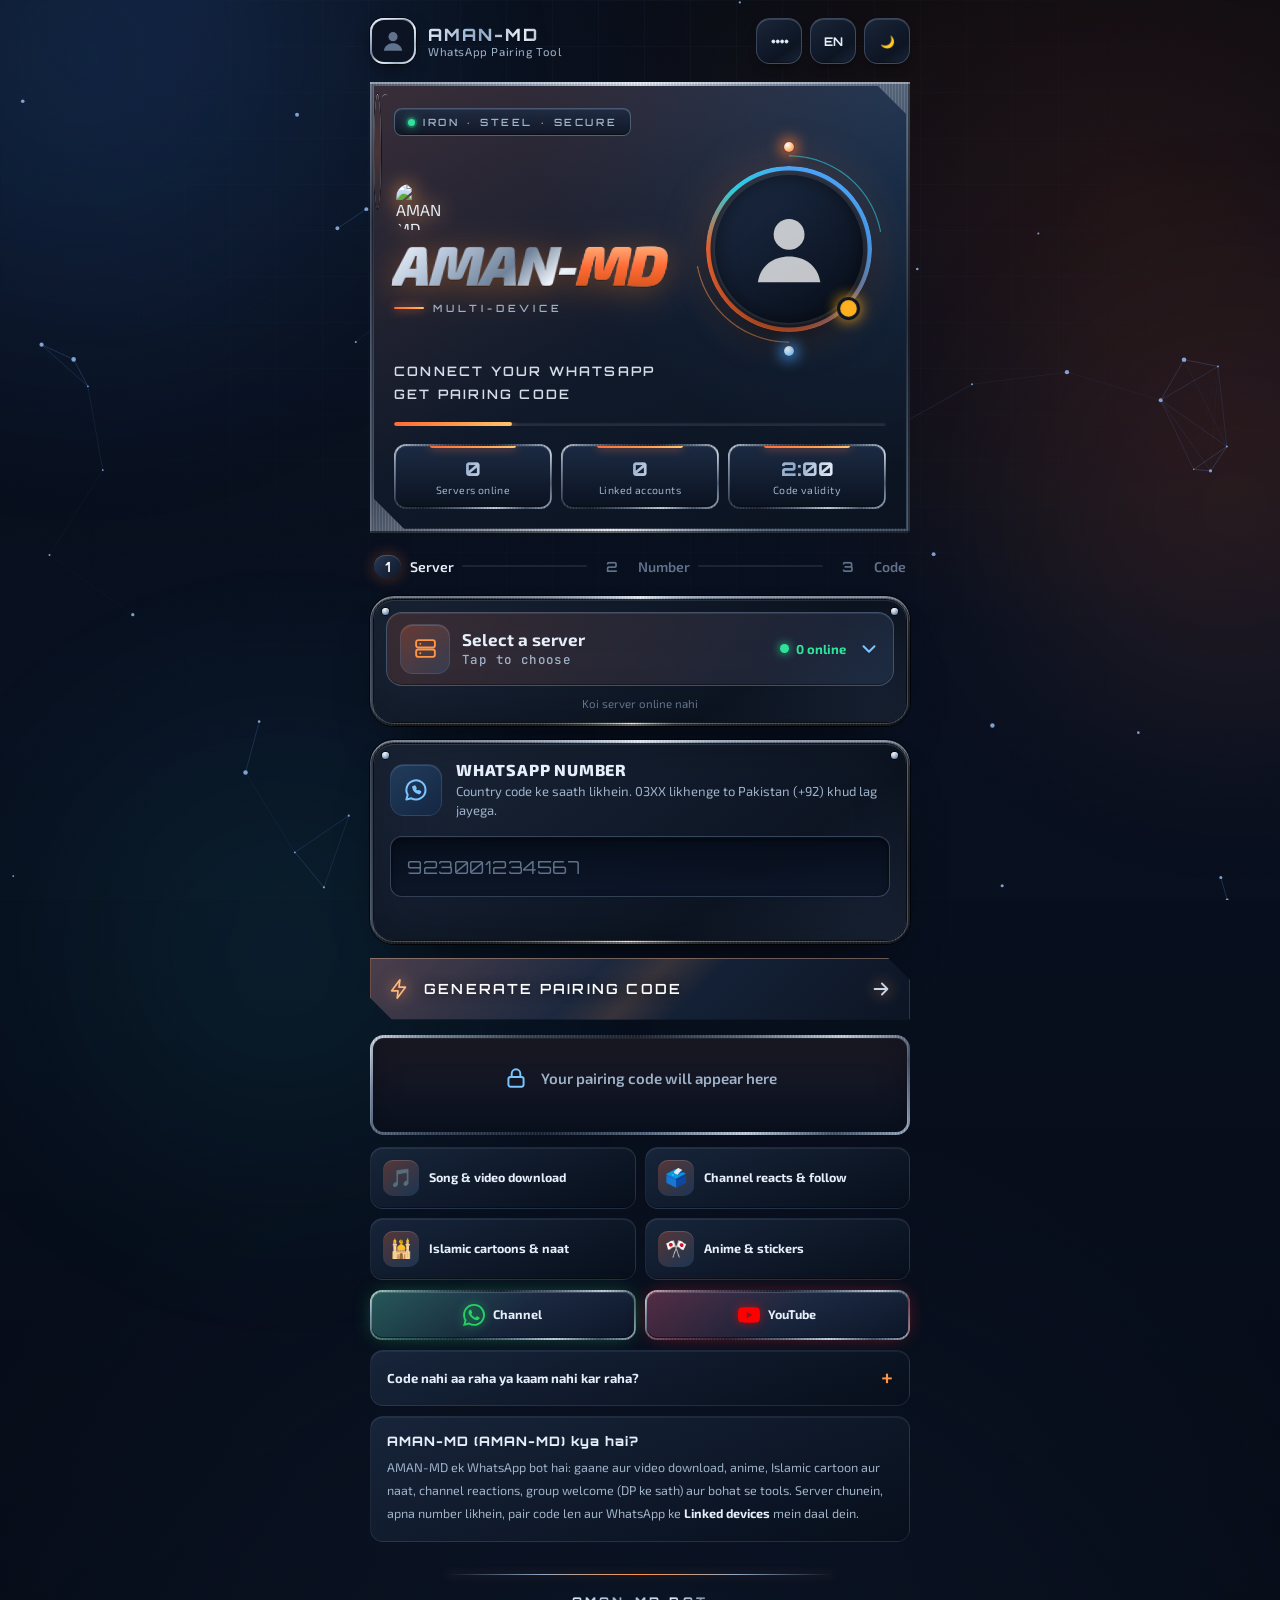
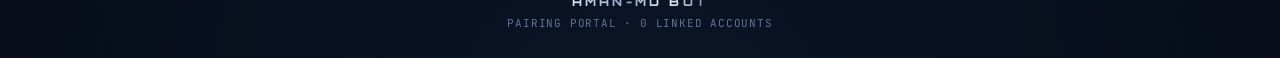
==== index.html @ dfa83701 "Uploaded via GitHub Manager" ====
<!DOCTYPE html>
<html lang="en" data-theme="dark">
<head>
<meta charset="UTF-8">
<meta name="viewport" content="width=device-width, initial-scale=1, viewport-fit=cover">
<meta name="theme-color" content="#0a0f1e">
<title>AMAN-MD – Iron + Steel Pairing Portal | WhatsApp Bot</title>
<meta name="description" content="AMAN-MD (AMAN-MD) WhatsApp Bot – apna WhatsApp number link karein pair code se. Server chunein, number likhein, code len. Iron + Steel advanced interface.">
<meta name="keywords" content="AMAN-MD, AMAN-MD bot, AMAN-MD pair code, WhatsApp bot pair code, WhatsApp bot Pakistan, iron steel UI">
<meta name="robots" content="index, follow, max-image-preview:large">
<meta name="author" content="AMAN-MD">
<meta property="og:type" content="website">
<meta property="og:site_name" content="AMAN-MD">
<meta property="og:title" content="AMAN-MD – Iron + Steel Pairing Portal">
<meta property="og:description" content="AMAN-MD WhatsApp Bot: server chunein aur pair code se apna WhatsApp connect karein. Iron + Steel advanced interface.">
<meta property="og:image" content="https://i.postimg.cc/zfrTVYgS/aman-bot.png">
<meta name="twitter:card" content="summary">
<meta name="twitter:title" content="AMAN-MD – Iron + Steel Pairing Portal">
<meta name="twitter:description" content="AMAN-MD WhatsApp Bot: server chunein aur pair code se apna WhatsApp connect karein.">
<meta name="twitter:image" content="https://i.postimg.cc/zfrTVYgS/aman-bot.png">
<link rel="icon" type="image/png" href="https://i.postimg.cc/wjbSpFRp/aman-bot-favicon.png">
<link rel="apple-touch-icon" href="https://i.postimg.cc/zfrTVYgS/aman-bot.png">
<link rel="manifest" href="/manifest.webmanifest">
<link rel="canonical" href="https://aman-md46.vercel.app/">
<meta name="mobile-web-app-capable" content="yes">
<meta name="apple-mobile-web-app-capable" content="yes">
<meta name="apple-mobile-web-app-title" content="AMAN-MD">
<meta name="apple-mobile-web-app-status-bar-style" content="black-translucent">
<meta property="og:url" content="https://aman-md46.vercel.app/">
<meta property="og:image:width" content="512"><meta property="og:image:height" content="512">
<script type="application/ld+json">
{"@context":"https://schema.org","@graph":[
{"@type":"WebSite","name":"AMAN-MD","url":"https://aman-md46.vercel.app/","image":"https://i.postimg.cc/zfrTVYgS/aman-bot.png","alternateName":["AMAN-MD","AMAN-MD Bot","AMAN-MD Bot"],"inLanguage":["ur","en"]},
{"@type":"WebApplication","name":"AMAN-MD WhatsApp Bot Pair Code","alternateName":"AMAN-MD Bot","url":"https://aman-md46.vercel.app/","image":"https://i.postimg.cc/zfrTVYgS/aman-bot.png","applicationCategory":"CommunicationApplication","operatingSystem":"Any","description":"Pair code website to link a WhatsApp account with the AMAN-MD (AMAN-MD) bot.","offers":{"@type":"Offer","price":"0","priceCurrency":"USD"}}
]}
</script>
<link rel="preconnect" href="https://fonts.googleapis.com">
<link rel="preconnect" href="https://fonts.gstatic.com" crossorigin>
<link rel="preconnect" href="https://i.postimg.cc" crossorigin>
<link rel="preload" as="image" href="https://i.postimg.cc/zfrTVYgS/aman-bot.png" fetchpriority="high">
<link href="https://fonts.googleapis.com/css2?family=Orbitron:wght@400;500;600;700;800;900&family=Exo+2:ital,wght@0,300;0,400;0,500;0,600;0,700;0,800;1,700;1,800;1,900&family=JetBrains+Mono:wght@400;500;600;700&display=swap" rel="stylesheet">
<style>
/* ============================================================
   IRON + STEEL  —  advanced metallic sci-fi interface v2
   ============================================================ */
:root{
  --bg:#05080f;
  --bg2:#0a1220;
  --card:rgba(14,22,40,.72);
  --card2:rgba(22,34,58,.78);
  --solid:#0c1424;
  --ink:#0a0f1c;

  --steel1:#8fa9c9;
  --steel2:#c8d6e8;
  --steel3:#e8eef7;
  --chrome:linear-gradient(135deg,#f4f7fb 0%,#b9c8dc 18%,#6f8299 42%,#eef3fa 58%,#9fb2c8 78%,#f8fbff 100%);

  --iron:#1a2436;
  --molten:#ff6b35;
  --molten2:#ff9547;
  --molten3:#ffc56e;
  --blue:#4da8ff;
  --blue2:#7cc4ff;
  --cyan:#2fd8e8;
  --green:#2fe39b;
  --red:#ff5d7a;
  --gold:#ffd166;

  --accent:linear-gradient(100deg,var(--molten) 0%,var(--molten2) 50%,var(--molten3) 100%);
  --chrome-accent:linear-gradient(100deg,#dbe6f5 0%,#8fa9c9 40%,#e8eef7 70%,#6f8299 100%);
  --btnbg:linear-gradient(135deg,#2a3a55 0%,#1c2a42 40%,#0f1828 100%);
  --btn-edge:linear-gradient(135deg,#ff6b35,#ff9547 55%,#ffc56e);
  --ring:conic-gradient(from 0deg,var(--blue) 0 25%,var(--molten) 50% 75%,var(--cyan) 88%,var(--blue) 100%);

  --line:rgba(143,169,201,.32);
  --line2:rgba(143,169,201,.14);
  --text:#e6eef9;
  --muted:#9fb2c8;
  --dim:#61728c;
  --glow:rgba(255,107,53,.32);

  --sans:'Exo 2',system-ui,-apple-system,'Segoe UI',sans-serif;
  --tech:'Orbitron','Exo 2',system-ui,sans-serif;
  --mono:'JetBrains Mono',ui-monospace,SFMono-Regular,Menlo,Consolas,monospace;

  --metal-plate:linear-gradient(145deg,#1b2638 0%,#131d2e 35%,#0d1523 70%,#1a2538 100%);
  --metal-edge:linear-gradient(180deg,rgba(232,238,247,.28),rgba(143,169,201,.06) 40%,rgba(0,0,0,.28));
}

html[data-theme="light"]{
  --bg:#e9eef6;
  --bg2:#dde5f0;
  --card:rgba(255,255,255,.82);
  --card2:rgba(244,248,253,.94);
  --solid:#ffffff;
  --ink:#0d1523;

  --steel1:#5b7290;
  --steel2:#7d93ad;
  --steel3:#a9bcd0;

  --molten:#e85a24;
  --molten2:#f07b3a;
  --molten3:#f7a45c;
  --blue:#2563eb;
  --blue2:#4f8bff;
  --cyan:#0ea5b7;

  --line:rgba(90,120,160,.32);
  --line2:rgba(90,120,160,.14);
  --text:#101b2d;
  --muted:#4f607a;
  --dim:#8b9ab0;
  --green:#0f9d68;
  --red:#d6304a;
  --glow:rgba(232,90,36,.22);

  --metal-plate:linear-gradient(145deg,#ffffff 0%,#eef3fa 40%,#dfe8f4 75%,#f7fafd 100%);
  --metal-edge:linear-gradient(180deg,rgba(255,255,255,.9),rgba(160,180,205,.25) 40%,rgba(120,140,170,.18));
}

*{box-sizing:border-box;margin:0;padding:0}
html{min-height:100%;background:var(--bg);scroll-behavior:smooth}
body{
  min-height:100vh;min-height:100dvh;
  color:var(--text);
  font-family:var(--sans);
  overflow-x:hidden;
  position:relative;
  padding:max(16px,env(safe-area-inset-top)) 14px max(28px,env(safe-area-inset-bottom));
  -webkit-font-smoothing:antialiased;
  background:
    radial-gradient(ellipse 80% 50% at 15% 0%,rgba(40,80,140,.22),transparent 65%),
    radial-gradient(ellipse 70% 45% at 88% 12%,rgba(255,107,53,.10),transparent 60%),
    radial-gradient(ellipse 90% 55% at 50% 105%,rgba(20,40,70,.35),transparent 70%),
    linear-gradient(180deg,#05080f 0%,#081020 40%,#060b16 100%);
}
html[data-theme="light"] body{
  background:
    radial-gradient(ellipse 80% 50% at 15% 0%,rgba(180,205,235,.55),transparent 65%),
    radial-gradient(ellipse 70% 45% at 88% 12%,rgba(240,140,80,.12),transparent 60%),
    linear-gradient(180deg,#e9eef6 0%,#e2eaf4 50%,#eef3fa 100%);
}

body:before{
  content:"";position:fixed;inset:0;pointer-events:none;z-index:0;
  background-image:
    linear-gradient(var(--line2) 1px,transparent 1px),
    linear-gradient(90deg,var(--line2) 1px,transparent 1px);
  background-size:46px 46px;
  opacity:.30;
  -webkit-mask-image:radial-gradient(ellipse at 50% 22%,#000 8%,transparent 78%);
  mask-image:radial-gradient(ellipse at 50% 22%,#000 8%,transparent 78%);
}
body:after{
  content:"";position:fixed;inset:0;pointer-events:none;z-index:0;opacity:.045;
  background-image:url("data:image/svg+xml,%3Csvg xmlns='http://www.w3.org/2000/svg' width='160' height='160'%3E%3Cfilter id='n'%3E%3CfeTurbulence type='fractalNoise' baseFrequency='0.9' numOctaves='3'/%3E%3C/filter%3E%3Crect width='160' height='160' filter='url(%23n)'/%3E%3C/svg%3E");
  mix-blend-mode:overlay;
}

.blob{position:fixed;border-radius:50%;filter:blur(80px);opacity:.45;pointer-events:none;z-index:0;will-change:transform}
.b1{width:65vmax;height:65vmax;left:-26vmax;top:-28vmax;background:radial-gradient(circle,rgba(40,90,170,.55),transparent 68%);animation:d1 26s ease-in-out infinite alternate}
.b2{width:55vmax;height:55vmax;right:-24vmax;top:12vmax;background:radial-gradient(circle,rgba(255,107,53,.30),transparent 66%);animation:d2 30s ease-in-out infinite alternate}
.b3{width:60vmax;height:60vmax;left:-8vmax;bottom:-34vmax;background:radial-gradient(circle,rgba(47,216,232,.20),transparent 66%);animation:d3 28s ease-in-out infinite alternate}
@keyframes d1{to{transform:translate(12vmax,9vmax) scale(1.14)}}
@keyframes d2{to{transform:translate(-11vmax,11vmax) scale(.92)}}
@keyframes d3{to{transform:translate(14vmax,-7vmax) scale(1.08)}}

#fx{position:fixed;inset:0;width:100%;height:100%;pointer-events:none;z-index:1}

.wrap{position:relative;z-index:2;width:100%;max-width:540px;margin:0 auto}
.wrap>*{animation:rise .7s cubic-bezier(.2,.8,.2,1) both}
.wrap>*:nth-child(2){animation-delay:.05s}
.wrap>*:nth-child(3){animation-delay:.10s}
.wrap>*:nth-child(4){animation-delay:.15s}
.wrap>*:nth-child(5){animation-delay:.20s}
.wrap>*:nth-child(6){animation-delay:.25s}
.wrap>*:nth-child(7){animation-delay:.30s}
@keyframes rise{from{opacity:0;transform:translateY(18px)}to{opacity:1;transform:none}}

/* ================= TOP BAR ================= */
.top{display:flex;align-items:center;justify-content:space-between;gap:10px;margin:2px 0 18px}
.brand-mini{display:flex;align-items:center;gap:12px;min-width:0}
.mini-av{
  position:relative;width:46px;height:46px;flex:0 0 auto;border-radius:14px;padding:2px;
  background:var(--chrome);
  box-shadow:0 0 0 1px rgba(0,0,0,.5),0 6px 18px -6px rgba(0,0,0,.7),inset 0 1px 0 rgba(255,255,255,.6);
  animation:ringspin 12s linear infinite;
}
.mini-av>span{display:block;width:100%;height:100%;border-radius:12px;overflow:hidden;background:var(--solid);animation:ringspin 12s linear infinite reverse}
.mini-av img{width:100%;height:100%;object-fit:cover;object-position:center 22%;display:block}
@keyframes ringspin{to{transform:rotate(360deg)}}
.mini-av>span{display:grid;place-items:center;color:var(--dim)}
.mini-av svg{display:none;width:62%;height:62%}
.mini-av .nofoto svg{display:block}
.mini-av .nofoto img{display:none}
.brand-mini b{
  display:block;font:800 17px var(--tech);letter-spacing:2px;
  background:var(--chrome-accent);-webkit-background-clip:text;background-clip:text;color:transparent;
  filter:drop-shadow(0 1px 0 rgba(0,0,0,.6));
}
.brand-mini small{display:block;color:var(--muted);font-size:11.5px;letter-spacing:.6px}
.tools{display:flex;gap:8px}
.tool{
  width:46px;height:46px;border:1px solid var(--line);
  background:var(--metal-plate);
  -webkit-backdrop-filter:blur(16px);backdrop-filter:blur(16px);
  color:var(--text);border-radius:14px;cursor:pointer;
  display:grid;place-items:center;font:700 12px var(--tech);
  box-shadow:inset 0 1px 0 rgba(255,255,255,.14),inset 0 -1px 0 rgba(0,0,0,.32),0 6px 14px -8px #000;
  transition:border-color .2s,transform .15s,box-shadow .2s;
}
.tool:hover{border-color:var(--molten2);box-shadow:0 0 0 4px var(--glow),inset 0 1px 0 rgba(255,255,255,.2)}
.tool:active{transform:scale(.94)}
.tool svg{width:21px;height:21px;stroke:currentColor}
.tool:focus-visible,.srv-head:focus-visible,.srv:focus-visible,.btn:focus-visible,.copy:focus-visible,.pill:focus-visible{
  outline:2px solid var(--molten2);outline-offset:3px;
}

/* ================= METAL CARD SHELL ================= */
.cut{
  position:relative;padding:1.5px;border-radius:24px;
  background:conic-gradient(from var(--ang),var(--steel1),rgba(255,107,53,.35) 25%,var(--steel2) 50%,rgba(77,168,255,.35) 75%,var(--steel1));
  box-shadow:
    0 28px 60px -34px rgba(0,0,0,.9),
    0 2px 0 rgba(255,255,255,.04),
    inset 0 1px 0 rgba(255,255,255,.10);
  animation:rise .7s cubic-bezier(.2,.8,.2,1) both, spinb 12s linear infinite;
}
@property --ang{syntax:'<angle>';initial-value:0deg;inherits:false}
@keyframes spinb{to{--ang:360deg}}

.cut>.in{
  position:relative;height:100%;border-radius:23px;
  background:var(--metal-plate);
  -webkit-backdrop-filter:blur(22px) saturate(130%);backdrop-filter:blur(22px) saturate(130%);
  overflow:hidden;
  box-shadow:inset 0 1px 0 rgba(255,255,255,.10),inset 0 0 50px rgba(0,0,0,.25);
}
.cut>.in:before,.cut>.in:after{
  content:"";position:absolute;width:7px;height:7px;border-radius:50%;z-index:2;
  background:radial-gradient(circle at 35% 30%,#f1f5fb,#8fa9c9 55%,#33445c 100%);
  box-shadow:0 0 0 1px rgba(0,0,0,.55),inset 0 1px 0 rgba(255,255,255,.7);
}
.cut>.in:before{top:9px;left:9px}
.cut>.in:after{top:9px;right:9px}

/* ================= HERO ================= */
.cut.hero{
  border-radius:0;padding:1.5px;
  clip-path:polygon(0 0,calc(100% - 30px) 0,100% 30px,100% 100%,32px 100%,0 calc(100% - 32px));
  background:conic-gradient(from var(--ang),#ffb87a,#ff6b35 18%,#8fa9c9 38%,#4da8ff 56%,#8fa9c9 74%,#ff9547 92%,#ffb87a);
}
.cut.hero>.in{
  border-radius:0;
  clip-path:polygon(0 0,calc(100% - 29px) 0,100% 29px,100% 100%,31px 100%,0 calc(100% - 31px));
  background:
    linear-gradient(150deg,rgba(255,107,53,.14),transparent 55%),
    radial-gradient(circle at 100% 0,rgba(77,168,255,.16),transparent 55%),
    linear-gradient(160deg,#18243a 0%,#101a2b 55%,#0b1320 100%);
  padding:22px 20px 20px;
}
html[data-theme="light"] .cut.hero>.in{
  background:
    linear-gradient(150deg,rgba(240,140,80,.10),transparent 55%),
    radial-gradient(circle at 100% 0,rgba(37,99,235,.10),transparent 55%),
    linear-gradient(160deg,#ffffff 0%,#eef3fa 55%,#e2eaf4 100%);
}
.hero .in>*{position:relative;z-index:1}
.hero .in:before{
  content:"";position:absolute;inset:0;pointer-events:none;z-index:0;
  background-image:radial-gradient(rgba(200,214,232,.28) 1px,transparent 1.7px);
  background-size:20px 20px;
  -webkit-mask-image:linear-gradient(125deg,#000 0%,transparent 60%);
  mask-image:linear-gradient(125deg,#000 0%,transparent 60%);
}
.hero .in:after{
  content:"";position:absolute;left:0;right:0;top:0;height:26%;pointer-events:none;z-index:0;
  background:linear-gradient(180deg,transparent,rgba(255,150,80,.10),transparent);
  animation:scan 7s linear infinite;
}
@keyframes scan{from{transform:translateY(-100%)}to{transform:translateY(430%)}}

.tag{
  display:inline-flex;align-items:center;gap:8px;padding:7px 13px;
  border:1px solid rgba(143,169,201,.45);border-radius:8px;
  background:linear-gradient(180deg,rgba(30,44,68,.85),rgba(12,20,36,.85));
  font:600 10px var(--tech);letter-spacing:2.6px;color:var(--muted);text-transform:uppercase;
  box-shadow:inset 0 1px 0 rgba(255,255,255,.10),inset 0 -1px 0 rgba(0,0,0,.4);
}
html[data-theme="light"] .tag{background:linear-gradient(180deg,#fff,#e7eef7)}
.tag i{color:var(--molten2);font-style:normal}
.tag .pdot{
  width:7px;height:7px;border-radius:50%;background:var(--green);
  box-shadow:0 0 10px var(--green),0 0 0 2px rgba(47,227,155,.22);
  animation:pulse 1.8s infinite;
}
@keyframes pulse{50%{opacity:.42}}

.hero-grid{display:grid;grid-template-columns:1fr auto;align-items:center;gap:14px;margin-top:16px}

.rizo{
  font:italic 900 clamp(38px,12vw,56px)/.92 var(--sans);
  letter-spacing:-1.5px;transform:skewX(-6deg);transform-origin:left;
  background:var(--chrome);
  -webkit-background-clip:text;background-clip:text;color:transparent;
  filter:drop-shadow(0 4px 16px rgba(255,140,60,.42)) drop-shadow(0 1px 0 rgba(0,0,0,.65));
}
html[data-theme="light"] .rizo{
  background:linear-gradient(180deg,#1b2a4a 0%,#5b7290 45%,#1b2a4a 100%);
  -webkit-background-clip:text;background-clip:text;
  filter:drop-shadow(0 3px 10px rgba(90,120,160,.35));
}
.rizo b{
  font-weight:900;
  background:linear-gradient(180deg,#ffd9a8,#ff6b35 55%,#c94a12);
  -webkit-background-clip:text;background-clip:text;color:transparent;
}
.slogan{
  margin-top:12px;font:600 10px var(--tech);letter-spacing:3.8px;color:var(--muted);
  display:flex;align-items:center;gap:9px;
}
.slogan:before{content:"";width:30px;height:2px;border-radius:2px;background:var(--accent);box-shadow:0 0 10px var(--molten)}
.crown{
  display:block;width:32px;height:25px;margin:0 0 6px 5px;
  filter:drop-shadow(0 0 10px rgba(255,160,80,.95));
  transform:skewX(-6deg);
}

/* ================= HERO AVATAR ================= */
.avatar{
  --av:clamp(126px,36vw,166px);
  position:relative;width:var(--av);aspect-ratio:1;margin:14px 14px 14px 0;
  perspective:700px;--rx:0deg;--ry:0deg;
  animation:floaty 6.5s ease-in-out infinite;
}
@keyframes floaty{50%{translate:0 -7px}}
.av-tilt{position:absolute;inset:0;transform:rotateX(var(--rx)) rotateY(var(--ry));transition:transform .18s ease-out;transform-style:preserve-3d}
.av-glow{
  position:absolute;inset:-22%;border-radius:50%;
  background:radial-gradient(circle,rgba(255,130,60,.35),transparent 66%);
  filter:blur(16px);animation:breathe 4.8s ease-in-out infinite;
}
@keyframes breathe{50%{transform:scale(1.13);opacity:.8}}
.av-ring{
  position:absolute;inset:0;border-radius:50%;
  background:var(--ring);
  -webkit-mask:radial-gradient(farthest-side,transparent calc(100% - 5px),#000 calc(100% - 4px));
  mask:radial-gradient(farthest-side,transparent calc(100% - 5px),#000 calc(100% - 4px));
  animation:ringspin 7s linear infinite;
}
.av-ring.r2{
  inset:-11px;opacity:.55;
  background:conic-gradient(from 0deg,var(--cyan) 0 22%,transparent 22% 50%,var(--molten2) 50% 72%,transparent 72%);
  -webkit-mask:radial-gradient(farthest-side,transparent calc(100% - 2px),#000 calc(100% - 1px));
  mask:radial-gradient(farthest-side,transparent calc(100% - 2px),#000 calc(100% - 1px));
  animation:ringspin 16s linear infinite reverse;
}
.orbit{position:absolute;inset:-19px;border-radius:50%;animation:ringspin 9.5s linear infinite}
.orbit i{
  position:absolute;left:50%;top:0;width:10px;height:10px;margin:-5px 0 0 -5px;border-radius:50%;
  background:radial-gradient(circle at 35% 30%,#fff,#ffb87a 55%,#ff6b35);
  box-shadow:0 0 14px 4px rgba(255,120,50,.8),0 0 0 1px rgba(0,0,0,.3);
}
.orbit.o2{animation-duration:16s;animation-direction:reverse}
.orbit.o2 i{
  top:auto;bottom:0;margin:0 0 -5px -5px;
  background:radial-gradient(circle at 35% 30%,#fff,#9fd6ff 55%,#4da8ff);
  box-shadow:0 0 14px 4px rgba(77,168,255,.8),0 0 0 1px rgba(0,0,0,.3);
}
.av-photo{
  position:absolute;inset:7px;border-radius:50%;overflow:hidden;
  background:linear-gradient(145deg,#1c2c46,#070d18);
  box-shadow:
    0 16px 40px -12px rgba(0,0,0,.85),
    inset 0 0 0 2px rgba(255,255,255,.10),
    inset 0 0 22px rgba(0,0,0,.55);
}
.av-photo img{width:100%;height:100%;object-fit:cover;object-position:center 22%;display:block;transition:transform .7s cubic-bezier(.2,.8,.2,1)}
.avatar:hover .av-photo img{transform:scale(1.07)}
.av-fallback{position:absolute;inset:0;display:none;place-items:center;color:rgba(255,255,255,.75)}
.av-fallback svg{width:58%;height:58%}
.nofoto .av-fallback{display:grid}
.nofoto img{display:none}
.av-dot{
  position:absolute;right:9%;bottom:9%;width:22px;height:22px;border-radius:50%;
  background:var(--green);border:3px solid var(--solid);
  box-shadow:0 0 14px var(--green);
  animation:pulse 1.8s infinite;transform:translateZ(30px);
}
.av-dot.off{background:#ffb020;box-shadow:0 0 14px #ffb020}

.big{
  margin-top:14px;
  font:600 clamp(11px,3.4vw,13px)/1.8 var(--tech) !important;
  letter-spacing:2.2px !important;
  color:var(--text);text-transform:uppercase;opacity:.92;
}
.progress{
  margin-top:15px;height:4px;width:100%;border-radius:9px;
  background:rgba(143,169,201,.16);position:relative;overflow:hidden;
  box-shadow:inset 0 1px 2px rgba(0,0,0,.6);
}
.progress:before{
  content:"";position:absolute;inset:0;width:24%;border-radius:9px;
  background:var(--accent);box-shadow:0 0 12px var(--molten);
  animation:sweepprog 3.6s ease-in-out infinite;
}
@keyframes sweepprog{0%,100%{left:0}50%{left:76%}}
.progress:after{
  content:"";position:absolute;inset:0;
  background:linear-gradient(100deg,transparent 30%,rgba(255,255,255,.55),transparent 70%);
  transform:translateX(-100%);animation:sweep 2.6s ease-in-out infinite;
}
@keyframes sweep{to{transform:translateX(100%)}}

.stats{display:grid;grid-template-columns:repeat(3,1fr);gap:9px;margin-top:18px}
.chip{
  position:relative;overflow:hidden;padding:11px 8px;border-radius:12px;
  border:1px solid var(--line2);
  background:linear-gradient(180deg,rgba(36,54,82,.65),rgba(10,18,32,.7));
  box-shadow:inset 0 1px 0 rgba(255,255,255,.08),inset 0 -1px 0 rgba(0,0,0,.4);
  text-align:center;
}
html[data-theme="light"] .chip{background:linear-gradient(180deg,#fff,#edf2f9)}
.chip:before{
  content:"";position:absolute;left:22%;right:22%;top:0;height:2px;border-radius:0 0 4px 4px;
  background:var(--accent);box-shadow:0 0 10px var(--molten);
}
.chip b{
  display:block;font:800 19px var(--tech);
  background:var(--chrome-accent);-webkit-background-clip:text;background-clip:text;color:transparent;
}
html[data-theme="light"] .chip b{background:linear-gradient(180deg,#1b2a4a,#5b7290);-webkit-background-clip:text;background-clip:text}
.chip span{display:block;margin-top:3px;color:var(--muted);font-size:10.5px;letter-spacing:.4px}

/* ================= STEPS ================= */
.steps3{display:flex;align-items:center;gap:8px;margin:22px 4px 18px}
.st{display:flex;align-items:center;gap:9px;color:var(--dim);font:600 14px var(--sans);transition:color .3s}
.st .n{font:600 14px var(--tech);padding:3px 11px;border-radius:99px;transition:all .3s;color:var(--dim)}
.st.on{color:var(--text)}
.st.on .n{background:var(--btnbg);color:#fff;box-shadow:0 0 16px var(--glow),inset 0 1px 0 rgba(255,255,255,.18)}
.st.done{color:var(--text)}
.st.done .n{color:var(--green);text-shadow:0 0 10px var(--green)}
.sl{flex:1;height:2px;border-radius:2px;background:var(--line2);min-width:12px;position:relative;overflow:hidden;transition:background .3s}
.sl.on{background:var(--accent);box-shadow:0 0 8px var(--molten)}

/* ================= SERVER SELECTOR ================= */
.srv-box{margin-bottom:14px}
.srv-box .in{padding:12px}
.srv-head{
  width:100%;display:flex;align-items:center;gap:12px;padding:11px 13px;
  border:1px solid var(--line);border-radius:16px;cursor:pointer;color:var(--text);text-align:left;
  background:linear-gradient(120deg,rgba(255,107,53,.14),rgba(36,54,82,.55));
  font-family:var(--sans);
  box-shadow:inset 0 1px 0 rgba(255,255,255,.09),inset 0 -1px 0 rgba(0,0,0,.4);
  transition:border-color .2s,box-shadow .2s;
}
.srv-head:hover{border-color:var(--molten2);box-shadow:0 0 0 4px var(--glow),inset 0 1px 0 rgba(255,255,255,.14)}
.srv-ico{
  width:50px;height:50px;border-radius:13px;display:grid;place-items:center;flex:0 0 auto;
  background:linear-gradient(145deg,rgba(255,107,53,.24),rgba(77,168,255,.14));
  border:1px solid var(--line2);
  box-shadow:inset 0 1px 0 rgba(255,255,255,.12);
}
.srv-ico svg{width:25px;height:25px;stroke:var(--molten2)}
.srv-t{flex:1;min-width:0}
.srv-t b{display:block;font:700 17px var(--sans)}
.srv-t small{display:block;margin-top:2px;color:var(--muted);font:500 12.5px var(--mono);letter-spacing:.4px;white-space:nowrap;overflow:hidden;text-overflow:ellipsis}
.online{display:flex;align-items:center;gap:7px;color:var(--green);font:700 13px var(--sans);white-space:nowrap}
.online i{width:9px;height:9px;border-radius:50%;background:var(--green);box-shadow:0 0 10px var(--green);animation:pulse 1.8s infinite}
.chev{width:22px;height:22px;stroke:var(--blue2);transition:transform .3s;flex:0 0 auto}
.open .chev{transform:rotate(180deg)}

.grid{display:none;grid-template-columns:repeat(3,1fr);gap:9px;margin-top:13px;max-height:360px;overflow:auto;padding:2px}
.open .grid{display:grid;animation:fade .28s ease-out}
@keyframes fade{from{opacity:0;transform:translateY(-5px)}to{opacity:1;transform:none}}
.grid::-webkit-scrollbar{width:5px}
.grid::-webkit-scrollbar-thumb{background:var(--steel1);border-radius:99px}

.srv{
  position:relative;display:flex;flex-direction:column;gap:4px;
  padding:11px 9px 10px 32px;border:1px solid var(--line2);border-radius:12px;
  background:linear-gradient(160deg,rgba(26,40,62,.92),rgba(8,15,28,.96));
  color:var(--text);cursor:pointer;text-align:left;font-family:var(--sans);
  box-shadow:inset 0 1px 0 rgba(255,255,255,.07),inset 0 -1px 0 rgba(0,0,0,.45);
  transition:transform .18s,border-color .2s,box-shadow .2s,background .2s;
}
html[data-theme="light"] .srv{background:linear-gradient(160deg,#fff,#eaf0f8)}
.srv:hover{border-color:var(--molten2);transform:translateY(-2px);box-shadow:0 12px 22px -14px rgba(0,0,0,.8),0 0 0 3px rgba(255,140,60,.12)}
.srv:active{transform:scale(.97)}
.srv.sel{
  border-color:var(--blue2);
  background:linear-gradient(160deg,rgba(77,168,255,.20),rgba(8,15,28,.92));
  box-shadow:0 0 0 2px rgba(77,168,255,.25),0 0 22px -4px rgba(77,168,255,.55),inset 0 1px 0 rgba(255,255,255,.12);
}
.srv.dis{opacity:.42;cursor:not-allowed}
.srv .si{width:15px;height:15px;margin:0;position:absolute;left:10px;top:12px;stroke:var(--blue2)}
.srv .r{position:absolute;top:8px;right:8px;width:15px;height:15px;border-radius:50%;border:1.5px solid var(--dim)}
.srv.sel .r{border-color:var(--blue2);background:radial-gradient(circle,var(--blue2) 45%,transparent 50%);box-shadow:0 0 8px var(--blue2)}
.srv b{font:700 12.5px var(--sans)}
.srv .cap{font:500 11.5px var(--mono);color:var(--muted)}
.srv .bars{display:flex;align-items:flex-end;gap:2px;height:15px;align-self:flex-end;margin-top:-8px}
.bars i{width:4px;border-radius:1px;background:rgba(143,169,201,.25)}
.bars i:nth-child(1){height:5px}
.bars i:nth-child(2){height:8px}
.bars i:nth-child(3){height:11px}
.bars i:nth-child(4){height:14px}
.bars.l1 i:nth-child(-n+1),.bars.l2 i:nth-child(-n+2),.bars.l3 i:nth-child(-n+3),.bars.l4 i:nth-child(-n+4){background:var(--blue)}
.bars.l1 i:nth-child(-n+1){background:var(--red)}
.badge{position:absolute;left:10px;bottom:9px;font:700 9px var(--tech);letter-spacing:1px;color:var(--red)}
.srv-note{margin-top:11px;color:var(--dim);font-size:11.5px;text-align:center}

/* ================= NUMBER INPUT ================= */
.num-box{margin-bottom:14px}
.num-box .in{padding:16px}
.num-top{display:flex;align-items:center;gap:14px}
.wa{
  width:52px;height:52px;border-radius:14px;display:grid;place-items:center;flex:0 0 auto;
  background:linear-gradient(145deg,rgba(77,168,255,.20),rgba(20,40,70,.85));
  border:1px solid var(--line2);
  box-shadow:inset 0 1px 0 rgba(255,255,255,.12);
}
.wa svg{width:27px;height:27px;stroke:var(--blue2)}
.num-top b{display:block;font:800 16px var(--sans);letter-spacing:.8px;text-transform:uppercase}
.num-top small{display:block;margin-top:3px;color:var(--muted);font-size:13px;line-height:1.5}

.field{
  margin-top:15px;display:flex;align-items:center;border:1px solid var(--line);border-radius:12px;
  background:linear-gradient(180deg,rgba(6,13,26,.92),rgba(12,22,40,.92));
  box-shadow:inset 0 2px 6px rgba(0,0,0,.6),inset 0 1px 0 rgba(255,255,255,.05);
  transition:border-color .2s,box-shadow .2s;
}
html[data-theme="light"] .field{background:linear-gradient(180deg,#fff,#f0f5fb)}
.field:focus-within{border-color:var(--blue2);box-shadow:0 0 0 4px rgba(77,168,255,.18),inset 0 2px 6px rgba(0,0,0,.4)}
.field.bad{border-color:var(--red);animation:shake .35s}
@keyframes shake{25%{transform:translateX(-5px)}75%{transform:translateX(5px)}}
#number{
  width:100%;min-width:0;padding:17px 16px;border:0;outline:0;background:transparent;color:var(--text);
  font:500 20px var(--tech);letter-spacing:1.2px;
}
#number::placeholder{color:var(--dim);font-size:18px;font-weight:400;letter-spacing:.5px}
.preview{margin:10px 4px 0;min-height:17px;color:var(--muted);font:500 12px var(--mono)}
.preview b{color:var(--green);font-weight:600;text-shadow:0 0 10px rgba(47,227,155,.5)}

/* ================= GENERATE BUTTON ================= */
.btn{
  position:relative;overflow:hidden;display:flex;align-items:center;justify-content:center;gap:14px;
  width:100%;padding:20px 18px;border:0;border-radius:0;cursor:pointer;margin-bottom:15px;
  color:#fff;font:600 clamp(11px,3.5vw,14px) var(--tech);letter-spacing:2.2px;text-transform:uppercase;white-space:nowrap;
  clip-path:polygon(0 0,calc(100% - 22px) 0,100% 22px,100% 100%,22px 100%,0 calc(100% - 22px));
  background:
    linear-gradient(135deg,rgba(255,107,53,.18),transparent 45%),
    linear-gradient(135deg,#233450 0%,#17253c 45%,#0c1524 100%);
  text-shadow:0 1px 10px rgba(0,0,0,.55);
  box-shadow:
    inset 0 1px 0 rgba(255,255,255,.18),
    inset 0 -1px 0 rgba(0,0,0,.55),
    inset 0 0 0 1px rgba(255,140,60,.22);
  filter:drop-shadow(0 14px 22px rgba(255,107,53,.18));
  transition:transform .15s,filter .25s,background-position .6s;
  animation:btnpulse 3.8s ease-in-out infinite;
}
@keyframes btnpulse{50%{filter:drop-shadow(0 14px 28px rgba(255,120,50,.32))}}
.btn:before{
  content:"";position:absolute;inset:0;
  background:linear-gradient(135deg,transparent 40%,rgba(255,140,60,.16) 50%,transparent 60%);
  opacity:.9;
}
.btn:after{
  content:"";position:absolute;inset:0;
  background:linear-gradient(100deg,transparent 30%,rgba(255,255,255,.22),transparent 70%);
  transform:translateX(-120%);animation:sweep 3.4s ease-in-out infinite;
}
.btn:hover{filter:brightness(1.10) drop-shadow(0 14px 28px rgba(255,140,60,.35));background-position:100% 0}
.btn:active{transform:scale(.985)}
.btn:disabled{filter:saturate(.5);cursor:wait;animation:none}
.btn svg{width:22px;height:22px;stroke:#ffb87a;flex:0 0 auto;position:relative;z-index:1;filter:drop-shadow(0 0 8px rgba(255,150,80,.9))}
.btn .arrow{margin-left:auto;stroke:#c8d6e8}
.btn span{position:relative;z-index:1}
.spin{width:18px;height:18px;border:2px solid rgba(255,255,255,.28);border-top-color:#ffb87a;border-radius:50%;display:none;animation:rot .7s linear infinite;position:relative;z-index:1}
@keyframes rot{to{transform:rotate(360deg)}}
.btn.loading .spin{display:block}
.btn.loading .bolt{display:none}

/* ================= RESULT AREA ================= */
.res{
  position:relative;border:1.5px dashed rgba(143,169,201,.38);border-radius:14px;padding:22px 16px;min-height:100px;
  display:flex;flex-direction:column;align-items:center;justify-content:center;gap:13px;text-align:center;
  color:var(--muted);font:600 15px var(--sans);margin-bottom:12px;
  background:linear-gradient(180deg,rgba(255,107,53,.06),rgba(8,15,28,.55));
  -webkit-backdrop-filter:blur(16px);backdrop-filter:blur(16px);
  box-shadow:inset 0 1px 0 rgba(255,255,255,.06),inset 0 0 30px rgba(0,0,0,.25);
}
html[data-theme="light"] .res{background:linear-gradient(180deg,rgba(255,255,255,.9),rgba(237,243,250,.8))}
.res .lock{display:flex;align-items:center;gap:12px}
.res svg{width:26px;height:26px;stroke:var(--blue2)}
.res.err{color:var(--red);border-color:rgba(255,93,122,.55);font-size:14.5px;line-height:1.6;font-weight:600}
.res.wait{font-size:14.5px}

.tiles{display:flex;align-items:center;justify-content:center;gap:6px;width:100%}
.tile{
  flex:1 1 0;min-width:0;max-width:42px;height:clamp(44px,12.5vw,58px);
  display:flex;align-items:center;justify-content:center;
  border:1px solid rgba(77,168,255,.6);border-radius:10px;
  background:linear-gradient(180deg,rgba(77,168,255,.22),rgba(10,20,38,.95));
  font:800 clamp(18px,5.6vw,26px) var(--tech);color:#fff;
  text-shadow:0 0 14px #4da8ff,0 0 26px #4da8ff;
  box-shadow:0 0 22px -4px rgba(77,168,255,.6),inset 0 1px 0 rgba(255,255,255,.18);
  animation:tin .42s both;
}
html[data-theme="light"] .tile{
  background:linear-gradient(180deg,#fff,#e6eef9);color:#1d4ed8;text-shadow:none;
  border-color:rgba(60,90,200,.4);box-shadow:0 8px 20px -10px rgba(60,90,200,.5),inset 0 1px 0 #fff;
}
.tile.dash{flex:0 0 10px;max-width:10px;border:0;background:none;box-shadow:none;text-shadow:none;color:var(--dim)}
@keyframes tin{from{opacity:0;transform:translateY(10px) scale(.88)}to{opacity:1;transform:none}}

.timer{width:100%;display:none}
.timer.show{display:block}
.timer-top{display:flex;justify-content:space-between;color:var(--dim);font:500 11px var(--mono)}
.timer-top b{color:var(--text);font-weight:600}
.bar{height:5px;margin-top:6px;border-radius:9px;background:rgba(143,169,201,.18);overflow:hidden;box-shadow:inset 0 1px 2px rgba(0,0,0,.6)}
.bar i{display:block;height:100%;width:100%;background:var(--accent);box-shadow:0 0 10px var(--molten);transition:width 1s linear}
.bar.low i{background:linear-gradient(90deg,#ff5a36,#ffb347)}

.row{display:flex;gap:8px;width:100%}
.copy{
  display:none;flex:1;padding:13px;border:1px solid var(--line);border-radius:12px;
  background:linear-gradient(180deg,rgba(30,46,72,.92),rgba(10,18,34,.92));
  color:var(--text);cursor:pointer;font:700 13px var(--sans);
  box-shadow:inset 0 1px 0 rgba(255,255,255,.10),inset 0 -1px 0 rgba(0,0,0,.4);
  transition:border-color .2s,transform .15s;
}
html[data-theme="light"] .copy{background:linear-gradient(180deg,#fff,#e8eff8)}
.copy.show{display:block}
.copy:hover{border-color:var(--blue2)}
.copy:active{transform:scale(.97)}
.copy.done{color:var(--green);border-color:var(--green)}

.waiting{
  display:none;width:100%;align-items:center;gap:9px;padding:10px 13px;
  border:1px dashed rgba(143,169,201,.28);border-radius:12px;
  color:var(--muted);font-size:12.5px;text-align:left;line-height:1.55;
}
.waiting.show{display:flex}
.waiting i{flex:0 0 9px;height:9px;border-radius:50%;background:var(--blue2);animation:pulse 1.2s infinite;box-shadow:0 0 10px var(--blue2)}

.success{
  display:none;margin-bottom:12px;padding:24px 16px;border:1px solid rgba(47,227,155,.5);border-radius:18px;
  background:linear-gradient(160deg,rgba(47,227,155,.14),transparent),linear-gradient(160deg,rgba(16,28,46,.92),rgba(8,15,28,.92));
  -webkit-backdrop-filter:blur(16px);backdrop-filter:blur(16px);text-align:center;
  box-shadow:0 0 40px -10px rgba(47,227,155,.25),inset 0 1px 0 rgba(255,255,255,.08);
}
html[data-theme="light"] .success{background:linear-gradient(160deg,rgba(15,157,104,.10),transparent),#fff}
.success.show{display:block;animation:fade .4s}
.check{
  width:58px;height:58px;margin:0 auto 12px;border-radius:50%;display:grid;place-items:center;
  background:rgba(47,227,155,.14);
  box-shadow:0 0 0 8px rgba(47,227,155,.07),inset 0 1px 0 rgba(255,255,255,.14);
}
.check svg{stroke-dasharray:30;stroke-dashoffset:30;animation:draw .6s .15s forwards}
@keyframes draw{to{stroke-dashoffset:0}}
.success h3{font:800 18px var(--tech);letter-spacing:.8px}
.success p{margin-top:7px;color:var(--muted);font-size:13px;line-height:1.7}
.success code{padding:2px 9px;border-radius:8px;background:rgba(47,227,155,.12);font:500 12.5px var(--mono);color:var(--green)}

.howto{
  display:none;margin-bottom:12px;padding:16px;border:1px solid var(--line2);border-radius:16px;
  background:linear-gradient(160deg,rgba(26,40,62,.92),rgba(8,15,28,.92));
  -webkit-backdrop-filter:blur(16px);backdrop-filter:blur(16px);
  box-shadow:inset 0 1px 0 rgba(255,255,255,.07);
}
html[data-theme="light"] .howto{background:linear-gradient(160deg,#fff,#eaf0f8)}
.howto.show{display:block;animation:fade .3s}
.howto h2{font:800 13px var(--tech);margin-bottom:9px;color:var(--blue2);letter-spacing:1px}
.howto ol{padding-left:22px;color:var(--muted);font-size:13px;line-height:1.95}
.howto em{font-style:normal;color:var(--text);font-weight:700}

/* ================= EXTRAS ================= */
.features{display:grid;grid-template-columns:1fr 1fr;gap:9px;margin:6px 0 10px}
.feat{
  display:flex;align-items:center;gap:10px;padding:12px;border:1px solid var(--line2);border-radius:13px;
  background:linear-gradient(160deg,rgba(26,40,62,.88),rgba(8,15,28,.92));
  -webkit-backdrop-filter:blur(14px);backdrop-filter:blur(14px);
  color:var(--text);font:700 12.5px var(--sans);line-height:1.3;
  box-shadow:inset 0 1px 0 rgba(255,255,255,.07),inset 0 -1px 0 rgba(0,0,0,.4);
  transition:transform .2s,border-color .2s,box-shadow .2s;
}
html[data-theme="light"] .feat{background:linear-gradient(160deg,#fff,#eaf0f8)}
.feat:hover{transform:translateY(-3px);border-color:var(--molten2);box-shadow:0 14px 28px -16px rgba(255,120,50,.35)}
.feat span{
  width:36px;height:36px;flex:0 0 auto;border-radius:10px;display:grid;place-items:center;font-size:18px;
  background:linear-gradient(145deg,rgba(255,107,53,.28),rgba(77,168,255,.18));
  box-shadow:inset 0 1px 0 rgba(255,255,255,.14);
}

/* ================= LINKS (channel + youtube) ================= */
.links{display:flex;gap:9px;margin-bottom:10px}
.pill{
  flex:1;display:flex;align-items:center;justify-content:center;gap:8px;padding:12px 8px;
  border:1px solid var(--line);border-radius:12px;text-decoration:none;color:var(--text);
  background:linear-gradient(160deg,rgba(26,40,62,.90),rgba(8,15,28,.92));
  -webkit-backdrop-filter:blur(14px);backdrop-filter:blur(14px);
  font:700 12.5px var(--sans);position:relative;overflow:hidden;
  box-shadow:inset 0 1px 0 rgba(255,255,255,.08),inset 0 -1px 0 rgba(0,0,0,.4);
  transition:border-color .2s,transform .15s,box-shadow .2s;
}
html[data-theme="light"] .pill{background:linear-gradient(160deg,#fff,#eaf0f8)}
.pill svg{width:22px;height:22px;flex:0 0 auto;transition:transform .25s}
.pill:hover{transform:translateY(-2px)}
.pill:active{transform:scale(.97)}
.pill.iron-pill{
  border-color:rgba(255,140,60,.55);
  background:
    linear-gradient(135deg,rgba(255,107,53,.22),transparent 50%),
    linear-gradient(160deg,rgba(40,58,88,.95),rgba(12,22,40,.95));
  box-shadow:
    inset 0 1px 0 rgba(255,255,255,.16),
    inset 0 -1px 0 rgba(0,0,0,.5),
    0 0 20px -6px rgba(255,107,53,.55);
}
.pill.iron-pill:hover{
  border-color:var(--molten3);
  box-shadow:
    inset 0 1px 0 rgba(255,255,255,.22),
    inset 0 -1px 0 rgba(0,0,0,.5),
    0 0 28px -4px rgba(255,120,50,.75);
}
.pill.iron-pill svg{filter:drop-shadow(0 0 6px rgba(255,140,60,.9))}
.pill.iron-pill:hover svg{transform:scale(1.12) rotate(-4deg)}
.pill.yt-pill{
  border-color:rgba(255,60,60,.55);
  background:
    linear-gradient(135deg,rgba(255,0,0,.20),transparent 55%),
    linear-gradient(160deg,rgba(40,58,88,.95),rgba(12,22,40,.95));
  box-shadow:
    inset 0 1px 0 rgba(255,255,255,.16),
    inset 0 -1px 0 rgba(0,0,0,.5),
    0 0 20px -6px rgba(255,30,30,.55);
}
html[data-theme="light"] .pill.yt-pill{
  background:linear-gradient(135deg,rgba(255,0,0,.10),transparent 55%),linear-gradient(160deg,#fff,#eaf0f8);
}
.pill.yt-pill:hover{
  border-color:#ff4d4d;
  box-shadow:
    inset 0 1px 0 rgba(255,255,255,.22),
    inset 0 -1px 0 rgba(0,0,0,.5),
    0 0 28px -4px rgba(255,40,40,.75);
}
.pill.yt-pill svg{filter:drop-shadow(0 0 6px rgba(255,40,40,.9))}
.pill.yt-pill:hover svg{transform:scale(1.12) rotate(4deg)}

.faq{
  margin-bottom:10px;border:1px solid var(--line2);border-radius:13px;overflow:hidden;
  background:linear-gradient(160deg,rgba(26,40,62,.88),rgba(8,15,28,.92));
  -webkit-backdrop-filter:blur(14px);backdrop-filter:blur(14px);
  box-shadow:inset 0 1px 0 rgba(255,255,255,.06);
}
html[data-theme="light"] .faq{background:linear-gradient(160deg,#fff,#eaf0f8)}
.faq summary{cursor:pointer;list-style:none;padding:14px 16px;font:700 13px var(--sans);display:flex;justify-content:space-between;align-items:center}
.faq summary::-webkit-details-marker{display:none}
.faq summary:after{content:"+";color:var(--molten2);font:500 20px var(--mono);transition:transform .25s}
.faq[open] summary:after{transform:rotate(45deg)}
.faq ul{padding:0 16px 14px 34px;color:var(--muted);font-size:12.5px;line-height:1.95}
.faq em{font-style:normal;color:var(--text);font-weight:700}

.about{
  padding:16px;border:1px solid var(--line2);border-radius:13px;margin-bottom:14px;
  background:linear-gradient(160deg,rgba(26,40,62,.88),rgba(8,15,28,.92));
  -webkit-backdrop-filter:blur(14px);backdrop-filter:blur(14px);
  box-shadow:inset 0 1px 0 rgba(255,255,255,.06);
}
html[data-theme="light"] .about{background:linear-gradient(160deg,#fff,#eaf0f8)}
.about h2{font:800 13px var(--tech);color:var(--text);margin-bottom:7px;letter-spacing:1px}
.about p{color:var(--muted);font-size:12.5px;line-height:1.85}
.about em{font-style:normal;color:var(--text);font-weight:700}

.footer{position:relative;text-align:center;padding-top:18px}
.footer:before{
  content:"";display:block;height:1px;margin:0 auto 15px;width:72%;
  background:linear-gradient(90deg,transparent,var(--steel1),var(--molten2),var(--steel1),transparent);
  box-shadow:0 0 10px rgba(255,140,60,.4);
}
.footer b{
  font:800 12px var(--tech);letter-spacing:3.2px;
  background:var(--chrome-accent);-webkit-background-clip:text;background-clip:text;color:transparent;
}
.footer small{display:block;margin-top:7px;color:var(--dim);font:11px var(--mono);letter-spacing:.8px}

/* ================= INFO MODAL ================= */
.modal{
  position:fixed;inset:0;z-index:50;display:none;align-items:center;justify-content:center;padding:22px;
  background:rgba(3,7,14,.72);-webkit-backdrop-filter:blur(10px);backdrop-filter:blur(10px);
}
.modal.show{display:flex;animation:fade .25s}
.modal-card{
  width:100%;max-width:370px;padding:32px 24px 26px;border:1px solid var(--line);border-radius:22px;
  background:linear-gradient(160deg,rgba(24,40,64,.96),rgba(8,15,28,.98));
  text-align:center;
  box-shadow:0 32px 80px -20px #000,0 0 40px -10px rgba(255,140,60,.20),inset 0 1px 0 rgba(255,255,255,.10);
}
html[data-theme="light"] .modal-card{background:linear-gradient(160deg,#fff,#eef3fa);box-shadow:0 32px 80px -30px rgba(60,80,120,.5)}
.modal-card .crown{margin:0 auto 7px;transform:none;width:40px;height:31px}
.modal-card .rizo{font-size:44px;transform:none;display:block;margin-bottom:17px;text-align:center}
.modal-card p{color:var(--muted);font-size:15px;line-height:1.75}
.modal-card button{
  margin-top:22px;min-width:130px;padding:12px 24px;border:1px solid var(--line);border-radius:12px;
  background:linear-gradient(180deg,rgba(40,60,90,.9),rgba(14,24,42,.9));
  color:var(--text);font:700 15px var(--sans);cursor:pointer;
  box-shadow:inset 0 1px 0 rgba(255,255,255,.12);
  transition:border-color .2s,transform .15s;
}
html[data-theme="light"] .modal-card button{background:linear-gradient(180deg,#fff,#e8eff8)}
.modal-card button:hover{border-color:var(--molten2)}
.modal-card button:active{transform:scale(.97)}

/* ================= RESPONSIVE / MOTION ================= */
@media(max-width:400px){
  .grid{grid-template-columns:repeat(2,1fr)}
  .features{grid-template-columns:1fr}
  .hero-grid{grid-template-columns:1fr;justify-items:center;text-align:center}
  .hero-grid .logo-text{order:2}
  .slogan{justify-content:center}
  .avatar{--av:126px;margin:10px 0}
  .btn{font-size:12px;letter-spacing:1.6px}
  .pill{font-size:11.5px;gap:6px}
  .pill svg{width:20px;height:20px}
}
@media(prefers-reduced-motion:reduce){
  *,*::before,*::after{animation:none!important;transition:none!important}
}
::selection{background:rgba(255,140,60,.4)}

/* ============================================================
   IRON BORDER — har card par brushed-iron frame
   ============================================================ */
:root{
  --iron-brushed:repeating-linear-gradient(90deg,rgba(255,255,255,.06) 0 1px,rgba(0,0,0,.10) 1px 3px);
  --iron-edge:linear-gradient(135deg,#d7e0ec 0%,#7d8ea6 9%,#3a475c 24%,#1b2536 42%,#56677f 58%,#c4d1e2 74%,#46566d 88%,#9fb0c6 100%);
  --iron-edge-blue:linear-gradient(135deg,#cfe6ff 0%,#4da8ff 14%,#26456b 34%,#122238 50%,#4a82bd 66%,#bfe0ff 82%,#2b5a8c 100%);
  --iron-edge-hot:linear-gradient(135deg,#ffe2c4 0%,#ff9547 14%,#6b3418 34%,#241410 50%,#d9692e 66%,#ffd2a6 82%,#7a3a18 100%);
  --iron-edge-red:linear-gradient(135deg,#ffd0d9 0%,#ff5d7a 14%,#6a1f2e 36%,#26111a 50%,#c93c58 66%,#ffc3cf 82%,#6a1f2e 100%);
  --iron-conic:conic-gradient(from var(--ang),#d7e0ec,#6a7b92 11%,#222c3e 26%,#566880 42%,#eef3fa 52%,#3a475c 66%,#1b2536 80%,#8fa1b8 92%,#d7e0ec);
}
html[data-theme="light"]{
  --iron-edge:linear-gradient(135deg,#ffffff 0%,#a3b3c9 12%,#5b6c84 32%,#3b4a60 46%,#8396ae 60%,#e8eef6 76%,#6a7c95 90%,#b9c7da 100%);
  --iron-conic:conic-gradient(from var(--ang),#ffffff,#9aabc2 11%,#46566d 26%,#8396ae 42%,#f4f7fb 52%,#5b6c84 66%,#3b4a60 80%,#b0bfd2 92%,#ffffff);
}

/* --- main cards (hero / server / number) --- */
.cut,.cut.hero{
  padding:4px;
  background:var(--iron-brushed),var(--iron-conic);
  box-shadow:
    0 28px 60px -34px rgba(0,0,0,.9),
    0 0 0 1px rgba(0,0,0,.75),
    inset 0 2px 0 rgba(255,255,255,.38),
    inset 0 -2px 0 rgba(0,0,0,.55),
    inset 2px 0 0 rgba(255,255,255,.12),
    inset -2px 0 0 rgba(0,0,0,.35);
}
.cut>.in{
  border-radius:20px;
  box-shadow:0 0 0 1px rgba(0,0,0,.8),0 0 0 2px rgba(255,255,255,.08),inset 0 1px 0 rgba(255,255,255,.10),inset 0 0 50px rgba(0,0,0,.25);
}
.cut.hero>.in{
  border-radius:0;
  clip-path:polygon(0 0,calc(100% - 28px) 0,100% 28px,100% 100%,30px 100%,0 calc(100% - 30px));
  box-shadow:none;
}
.cut>.in:before{top:8px;left:8px}
.cut>.in:after{top:8px;right:8px}

/* --- small cards --- */
.res,.howto,.success,.modal-card,.chip,.srv,
html[data-theme="light"] .res,html[data-theme="light"] .howto,html[data-theme="light"] .success,
html[data-theme="light"] .modal-card,html[data-theme="light"] .chip,html[data-theme="light"] .srv{
  --edge:var(--iron-edge);
  border:3px solid transparent;
  background:
    var(--in) padding-box,
    linear-gradient(var(--bs),var(--bs)) padding-box,
    var(--iron-brushed) border-box,
    var(--edge) border-box;
}
.chip,.srv,html[data-theme="light"] .chip,html[data-theme="light"] .srv{border-width:2px}
.modal-card,html[data-theme="light"] .modal-card{border-width:4px}

.res{--in:linear-gradient(180deg,rgba(255,107,53,.06),rgba(8,15,28,.55));--bs:#0c1424;border-style:solid}
.howto{--in:linear-gradient(160deg,rgba(26,40,62,.92),rgba(8,15,28,.92));--bs:#0c1424}
.success{--in:linear-gradient(160deg,rgba(47,227,155,.14),transparent),linear-gradient(160deg,rgba(16,28,46,.92),rgba(8,15,28,.92));--bs:#0c1424}
.modal-card{--in:linear-gradient(160deg,rgba(24,40,64,.96),rgba(8,15,28,.98));--bs:#0c1424}
.chip{--in:linear-gradient(180deg,rgba(36,54,82,.65),rgba(10,18,32,.7));--bs:#0c1424}
.srv{--in:linear-gradient(160deg,rgba(26,40,62,.92),rgba(8,15,28,.96));--bs:#0c1424}
.srv.sel{--in:linear-gradient(160deg,rgba(77,168,255,.20),rgba(8,15,28,.92));--edge:var(--iron-edge-blue);border-color:transparent}
.srv:hover{border-color:transparent;--edge:var(--iron-edge-hot)}
.srv.sel:hover{--edge:var(--iron-edge-blue)}
.res.err{--edge:var(--iron-edge-red);border-color:transparent}

html[data-theme="light"] .res{--in:linear-gradient(180deg,rgba(255,255,255,.9),rgba(237,243,250,.8));--bs:#fff}
html[data-theme="light"] .howto,html[data-theme="light"] .srv{--in:linear-gradient(160deg,#fff,#eaf0f8);--bs:#fff}
html[data-theme="light"] .success{--in:linear-gradient(160deg,rgba(15,157,104,.10),transparent);--bs:#fff}
html[data-theme="light"] .modal-card{--in:linear-gradient(160deg,#fff,#eef3fa);--bs:#fff}
html[data-theme="light"] .chip{--in:linear-gradient(180deg,#fff,#edf2f9);--bs:#fff}
html[data-theme="light"] .srv.sel{--in:linear-gradient(160deg,rgba(37,99,235,.16),#fff);--edge:var(--iron-edge-blue)}
html[data-theme="light"] .srv:hover{--edge:var(--iron-edge-hot)}
html[data-theme="light"] .srv.sel:hover{--edge:var(--iron-edge-blue)}
html[data-theme="light"] .res.err{--edge:var(--iron-edge-red)}

/* --- Channel + YouTube pills: original logo colors + iron frame --- */
:root{--iron-edge-green:linear-gradient(135deg,#d6ffe8 0%,#25d366 14%,#14502f 34%,#0e2219 50%,#1fa653 66%,#c4f5d9 82%,#17673b 100%)}
.pill,.pill.iron-pill,.pill.yt-pill,
html[data-theme="light"] .pill,html[data-theme="light"] .pill.iron-pill,html[data-theme="light"] .pill.yt-pill,
.pill:hover,.pill.iron-pill:hover,.pill.yt-pill:hover{
  --edge:var(--iron-edge);
  border:2px solid transparent;
  background:var(--in) padding-box,linear-gradient(var(--bs),var(--bs)) padding-box,var(--iron-brushed) border-box,var(--edge) border-box;
}
.pill{--in:linear-gradient(160deg,rgba(40,58,88,.95),rgba(12,22,40,.95));--bs:#0c1424}
.pill.iron-pill{--in:linear-gradient(135deg,rgba(37,211,102,.20),transparent 55%),linear-gradient(160deg,rgba(40,58,88,.95),rgba(12,22,40,.95));
  box-shadow:inset 0 1px 0 rgba(255,255,255,.16),inset 0 -1px 0 rgba(0,0,0,.5),0 0 20px -6px rgba(37,211,102,.5)}
.pill.yt-pill{--in:linear-gradient(135deg,rgba(255,0,0,.20),transparent 55%),linear-gradient(160deg,rgba(40,58,88,.95),rgba(12,22,40,.95))}
.pill.iron-pill:hover{--edge:var(--iron-edge-green);box-shadow:inset 0 1px 0 rgba(255,255,255,.22),inset 0 -1px 0 rgba(0,0,0,.5),0 0 28px -4px rgba(37,211,102,.7)}
.pill.yt-pill:hover{--edge:var(--iron-edge-red)}
html[data-theme="light"] .pill{--in:linear-gradient(160deg,#fff,#eaf0f8);--bs:#fff}
html[data-theme="light"] .pill.iron-pill{--in:linear-gradient(135deg,rgba(37,211,102,.14),transparent 55%),linear-gradient(160deg,#fff,#eaf0f8)}
html[data-theme="light"] .pill.yt-pill{--in:linear-gradient(135deg,rgba(255,0,0,.10),transparent 55%),linear-gradient(160deg,#fff,#eaf0f8)}
.pill.iron-pill svg{filter:drop-shadow(0 0 5px rgba(37,211,102,.7))}
.pill.yt-pill svg{filter:drop-shadow(0 0 5px rgba(255,0,0,.6))}
</style>
<style>
img.crown{width:46px;height:46px;border-radius:14px;object-fit:cover;transform:none;margin:0 0 8px 2px}
.modal-card img.crown{width:64px;height:64px;margin:0 auto 8px}
#pwaBtn{position:fixed;right:14px;bottom:calc(14px + env(safe-area-inset-bottom,0px));z-index:9999;display:none;align-items:center;gap:8px;padding:11px 16px;border:0;border-radius:99px;font:700 13px 'Exo 2',system-ui,sans-serif;color:#1a0c00;background:linear-gradient(135deg,#ffb87a,#ff7a1a);box-shadow:0 8px 28px rgba(255,122,26,.45);cursor:pointer}
#pwaBtn img{width:20px;height:20px;border-radius:6px}
</style>
</head>
<body>
<div class="blob b1"></div><div class="blob b2"></div><div class="blob b3"></div>

<!-- ================= INFO MODAL ================= -->
<div class="modal" id="modal" role="dialog" aria-modal="true" aria-labelledby="mTitle">
  <div class="modal-card">
    <img class="crown" src="https://i.postimg.cc/zfrTVYgS/aman-bot.png" alt="AMAN-MD" width="46" height="46" decoding="async">
    <h2 class="rizo" id="mTitle">AMAN-<b>MD</b></h2>
    <p data-i="aboutTxt">Ek fast WhatsApp bot jo pairing code se connect hota hai. Server chunein, apna number likhein aur code len.</p>
    <button type="button" id="mClose" data-i="close">Close</button>
  </div>
</div>

<canvas id="fx" aria-hidden="true"></canvas>

<div class="wrap">

  <!-- ================= TOP BAR ================= -->
  <header class="top">
    <div class="brand-mini">
      <div class="mini-av">
        <span>
          <img src="https://i.postimg.cc/zfrTVYgS/aman-bot.png" alt="AMAN-MD logo" width="46" height="46" decoding="async" referrerpolicy="no-referrer" onerror="this.parentNode.classList.add('nofoto')">
          <svg viewBox="0 0 24 24" fill="currentColor"><circle cx="12" cy="8" r="4.2"/><path d="M3.5 21c.7-4.6 4.3-7 8.5-7s7.8 2.4 8.5 7z"/></svg>
        </span>
      </div>
      <div><b>AMAN-MD</b><small data-i="tool">WhatsApp Pairing Tool</small></div>
    </div>
    <div class="tools">
      <button class="tool" id="infoBtn" type="button" aria-label="About">
        <svg viewBox="0 0 24 24" fill="currentColor"><circle cx="5" cy="12" r="1.7"/><circle cx="10" cy="12" r="1.7"/><circle cx="15" cy="12" r="1.7"/><circle cx="20" cy="12" r="1.7"/></svg>
      </button>
      <button class="tool" id="langBtn" type="button" aria-label="Change language">EN</button>
      <button class="tool" id="themeBtn" type="button" aria-label="Dark / light mode">🌙</button>
    </div>
  </header>

  <!-- ================= HERO ================= -->
  <section class="cut hero"><div class="in">
    <div class="tag"><i class="pdot"></i>Iron<i>·</i>Steel<i>·</i>Secure</div>
    <div class="hero-grid" id="heroGrid">
      <div class="logo-text">
        <img class="crown" src="https://i.postimg.cc/zfrTVYgS/aman-bot.png" alt="AMAN-MD" width="46" height="46" decoding="async">
        <h1 class="rizo">AMAN-<b>MD</b></h1>
        <div class="slogan">MULTI-DEVICE</div>
      </div>
      <div class="avatar" id="avatar">
        <div class="av-tilt">
          <div class="av-glow"></div>
          <div class="av-ring r2"></div>
          <div class="av-ring"></div>
          <div class="orbit"><i></i></div>
          <div class="orbit o2"><i></i></div>
          <div class="av-photo" id="avPhoto">
            <img src="https://i.postimg.cc/zfrTVYgS/aman-bot.png" alt="AMAN-MD logo" width="512" height="512" fetchpriority="high" decoding="async" referrerpolicy="no-referrer"
                 onerror="document.getElementById('avPhoto').classList.add('nofoto')">
            <div class="av-fallback">
              <svg viewBox="0 0 24 24" fill="currentColor"><circle cx="12" cy="8" r="4.2"/><path d="M3.5 21c.7-4.6 4.3-7 8.5-7s7.8 2.4 8.5 7z"/></svg>
            </div>
          </div>
          <span class="av-dot" id="avDot"></span>
        </div>
      </div>
    </div>
    <div class="big" data-i="heroBig">Connect your WhatsApp<br>Get pairing code</div>
    <div class="progress"></div>
    <div class="stats" id="stats">
      <div class="chip"><b id="stOnline">0</b><span>Servers online</span></div>
      <div class="chip"><b id="stLinked">0</b><span>Linked accounts</span></div>
      <div class="chip"><b>2:00</b><span>Code validity</span></div>
    </div>
  </div></section>

  <!-- ================= STEPS ================= -->
  <nav class="steps3" aria-label="Steps">
    <div class="st on" id="st1"><span class="n">1</span><span data-i="stServer">Server</span></div><div class="sl" id="sl1"></div>
    <div class="st" id="st2"><span class="n">2</span><span data-i="stNumber">Number</span></div><div class="sl" id="sl2"></div>
    <div class="st" id="st3"><span class="n">3</span><span data-i="stCode">Code</span></div>
  </nav>

  <!-- ================= SERVER SELECTOR ================= -->
  <section class="cut srv-box" id="srvBox"><div class="in">
    <button class="srv-head" id="srvHead" type="button" aria-expanded="false" aria-controls="srvGrid">
      <span class="srv-ico">
        <svg viewBox="0 0 24 24" fill="none" stroke-width="1.8" stroke-linecap="round" stroke-linejoin="round"><rect x="3" y="4" width="18" height="7" rx="2"/><rect x="3" y="13" width="18" height="7" rx="2"/><path d="M7 7.5h.01M7 16.5h.01"/></svg>
      </span>
      <span class="srv-t"><b id="srvTitle">Select a server</b><small id="srvSub" data-i="tapChoose">Tap to choose</small></span>
      <span class="online"><i></i><span id="onlineTxt">0</span></span>
      <svg class="chev" viewBox="0 0 24 24" fill="none" stroke-width="2.2" stroke-linecap="round" stroke-linejoin="round"><path d="m6 9 6 6 6-6"/></svg>
    </button>
    <div class="grid" id="srvGrid" role="listbox" aria-label="Servers"></div>
    <div class="srv-note" id="srvNote"></div>
  </div></section>

  <!-- ================= NUMBER ================= -->
  <section class="cut num-box"><div class="in">
    <div class="num-top">
      <div class="wa">
        <svg viewBox="0 0 24 24" fill="none" stroke-width="1.8" stroke-linecap="round" stroke-linejoin="round"><path d="M20 11.5a8.5 8.5 0 0 1-12.6 7.4L3 20l1.2-4.2A8.5 8.5 0 1 1 20 11.5Z"/><path d="M9 8.8c.3 2.6 2.7 5 5.4 5.7l1-1.2-1.6-.9-.8.6c-1-.4-1.9-1.3-2.3-2.3l.6-.8-.9-1.6Z"/></svg>
      </div>
      <div><b data-i="lblNumber">WhatsApp number</b><small data-i="hint">Country code ke saath likhein. 03XX likhenge to Pakistan (+92) khud lag jayega.</small></div>
    </div>
    <div class="field" id="field"><input id="number" type="tel" inputmode="numeric" autocomplete="tel" placeholder="923001234567" maxlength="20" aria-label="WhatsApp number"></div>
    <div class="preview" id="preview" aria-live="polite"></div>
  </div></section>

  <!-- ================= GENERATE BUTTON ================= -->
  <button class="btn" id="go" type="button">
    <svg class="bolt" viewBox="0 0 24 24" fill="none" stroke-width="1.8" stroke-linecap="round" stroke-linejoin="round"><path d="M13 2 4 14h7l-1 8 9-12h-7z"/></svg>
    <span class="spin" aria-hidden="true"></span>
    <span id="goText">Generate Pairing Code</span>
    <svg class="arrow" viewBox="0 0 24 24" fill="none" stroke-width="2" stroke-linecap="round" stroke-linejoin="round"><path d="M5 12h14M13 6l6 6-6 6"/></svg>
  </button>

  <!-- ================= RESULT ================= -->
  <section class="res" id="res" aria-live="polite" aria-atomic="true">
    <div class="lock" id="resIdle">
      <svg viewBox="0 0 24 24" fill="none" stroke-width="1.8" stroke-linecap="round" stroke-linejoin="round"><rect x="5" y="11" width="14" height="9" rx="2"/><path d="M8 11V8a4 4 0 0 1 8 0v3"/></svg>
      <span data-i="idle">Your pairing code will appear here</span>
    </div>
    <div id="resCode" style="display:none;width:100%"></div>
    <div class="timer" id="timer">
      <div class="timer-top"><span data-i="expires">Code expires in</span><b id="timeLeft">2:00</b></div>
      <div class="bar" id="bar"><i id="barFill"></i></div>
    </div>
    <div class="row">
      <button class="copy" id="copyBtn" type="button">Copy pairing code</button>
      <button class="copy" id="regenBtn" type="button">New code</button>
    </div>
    <div class="waiting" id="waiting"><i></i><span data-i="waiting">WhatsApp mein code daalne ka intezar... connect hote hi yahan khud pata chal jayega.</span></div>
  </section>

  <!-- ================= SUCCESS ================= -->
  <section class="success" id="success" aria-live="polite">
    <div class="check">
      <svg width="28" height="28" viewBox="0 0 24 24" fill="none" stroke="#2fe39b" stroke-width="2.6" stroke-linecap="round" stroke-linejoin="round"><path d="m5 12.5 4.5 4.5L19 7.5"/></svg>
    </div>
    <h3 data-i="okTitle">Bot connect ho gaya!</h3>
    <p><span data-i="okText">Ab apne WhatsApp par commands use karein. Menu ke liye likhein</span> <code>.menu</code></p>
  </section>

  <!-- ================= HOWTO ================= -->
  <section class="howto" id="howto">
    <h2 data-i="howTitle">WhatsApp par link kaise karein</h2>
    <ol>
      <li data-i="s1">WhatsApp kholein aur <em>Linked devices</em> mein jaayein.</li>
      <li data-i="s2"><em>Link a device</em> par tap karein.</li>
      <li data-i="s3"><em>Link with phone number instead</em> choose karke code enter karein.</li>
    </ol>
  </section>

  <!-- ================= FEATURES ================= -->
  <div class="features">
    <div class="feat"><span>🎵</span><b data-i="f1">Song &amp; video download</b></div>
    <div class="feat"><span>🗳️</span><b data-i="f2">Channel reacts &amp; follow</b></div>
    <div class="feat"><span>🕌</span><b data-i="f3">Islamic cartoons &amp; naat</b></div>
    <div class="feat"><span>🎌</span><b data-i="f4">Anime &amp; stickers</b></div>
  </div>

  <!-- ================= LINKS (Iron Channel + YouTube) ================= -->
  <div class="links">
    <!-- WhatsApp Channel (official WhatsApp logo) -->
    <a class="pill iron-pill" href="https://whatsapp.com/channel/0029Vb8Hsxs72WU1Dx57eu1q" target="_blank" rel="noopener" aria-label="Join WhatsApp Channel">
      <svg viewBox="0 0 24 24" aria-hidden="true"><path fill="#25D366" d="M17.472 14.382c-.297-.149-1.758-.867-2.03-.967-.273-.099-.471-.148-.67.15-.197.297-.767.966-.94 1.164-.173.199-.347.223-.644.075-.297-.15-1.255-.463-2.39-1.475-.883-.788-1.48-1.761-1.653-2.059-.173-.297-.018-.458.13-.606.134-.133.298-.347.446-.52.149-.174.198-.298.298-.497.099-.198.05-.371-.025-.52-.075-.149-.669-1.612-.916-2.207-.242-.579-.487-.5-.669-.51-.173-.008-.371-.01-.57-.01-.198 0-.52.074-.792.372-.272.297-1.04 1.016-1.04 2.479 0 1.462 1.065 2.875 1.213 3.074.149.198 2.096 3.2 5.077 4.487.709.306 1.262.489 1.694.625.712.227 1.36.195 1.871.118.571-.085 1.758-.719 2.006-1.413.248-.694.248-1.289.173-1.413-.074-.124-.272-.198-.57-.347m-5.421 7.403h-.004a9.87 9.87 0 01-5.031-1.378l-.361-.214-3.741.982.998-3.648-.235-.374a9.86 9.86 0 01-1.51-5.26c.001-5.45 4.436-9.884 9.888-9.884 2.64 0 5.122 1.03 6.988 2.898a9.825 9.825 0 012.893 6.994c-.003 5.45-4.437 9.884-9.885 9.884m8.413-18.297A11.815 11.815 0 0012.05 0C5.495 0 .16 5.335.157 11.892c0 2.096.547 4.142 1.588 5.945L.057 24l6.305-1.654a11.882 11.882 0 005.683 1.448h.005c6.554 0 11.89-5.335 11.893-11.893a11.821 11.821 0 00-3.48-8.413Z"/></svg>
      <span data-i="channel">Channel</span>
    </a>
    <!-- YouTube Channel -->
    <a class="pill yt-pill" href="https://www.youtube.com/@amantechzone5911" target="_blank" rel="noopener" aria-label="YouTube Channel">
      <svg viewBox="0 0 24 24" aria-hidden="true"><path fill="#FF0000" d="M23.498 6.186a3.016 3.016 0 0 0-2.122-2.136C19.505 3.545 12 3.545 12 3.545s-7.505 0-9.377.505A3.017 3.017 0 0 0 .502 6.186C0 8.07 0 12 0 12s0 3.93.502 5.814a3.016 3.016 0 0 0 2.122 2.136c1.871.505 9.376.505 9.376.505s7.505 0 9.377-.505a3.015 3.015 0 0 0 2.122-2.136C24 15.93 24 12 24 12s0-3.93-.502-5.814zM9.545 15.568V8.432L15.818 12l-6.273 3.568z"/></svg>
      <span data-i="youtube">YouTube</span>
    </a>
  </div>

  <!-- ================= FAQ ================= -->
  <details class="faq">
    <summary data-i="faqTitle">Code nahi aa raha ya kaam nahi kar raha?</summary>
    <ul>
      <li data-i="q1">Number country code ke saath ho, jaise 923001234567.</li>
      <li data-i="q2">Code 2 minute ke andar WhatsApp mein daalein, warna <em>New code</em> dabayein.</li>
      <li data-i="q3">Wahi number dein jo is phone mein WhatsApp par chal raha ho.</li>
      <li data-i="q4">Server full ya offline ho to doosra server chunein.</li>
    </ul>
  </details>

  <!-- ================= ABOUT ================= -->
  <section class="about" aria-label="About AMAN-MD">
    <h2>AMAN-MD (AMAN-MD) kya hai?</h2>
    <p>AMAN-MD ek WhatsApp bot hai: gaane aur video download, anime, Islamic cartoon aur naat, channel reactions, group welcome (DP ke sath) aur bohat se tools. Server chunein, apna number likhein, pair code len aur WhatsApp ke <em>Linked devices</em> mein daal dein.</p>
  </section>

  <footer class="footer"><b>AMAN-MD BOT</b><small id="foot">PAIRING PORTAL</small></footer>
</div>

<script>
(function(){
const $=id=>document.getElementById(id);
const input=$('number'),go=$('go'),goText=$('goText'),field=$('field'),preview=$('preview');
const res=$('res'),resIdle=$('resIdle'),resCode=$('resCode'),copyBtn=$('copyBtn'),regenBtn=$('regenBtn'),howto=$('howto');
const timer=$('timer'),timeLeft=$('timeLeft'),bar=$('bar'),barFill=$('barFill'),waiting=$('waiting'),success=$('success');
const srvBox=$('srvBox'),srvHead=$('srvHead'),srvGrid=$('srvGrid'),srvTitle=$('srvTitle'),srvSub=$('srvSub'),onlineTxt=$('onlineTxt'),srvNote=$('srvNote');
const DEFAULT_CC='92', LIFETIME=120;
let servers=[], selected=null, userPicked=false, currentCode='', countdown=null, poller=null, pollNumber='', pollBase='', lang='ur', busy=false, step=1;

/* ---------- text ---------- */
const EN={
  aboutTxt:'A fast WhatsApp bot you connect with a pairing code. Pick a server, enter your number, and you are set.',
  close:'Close', tool:'WhatsApp Pairing Tool',
  heroBig:'Connect your WhatsApp<br>Get pairing code',
  stServer:'Server', stNumber:'Number', stCode:'Code', tapChoose:'Tap to choose',
  lblNumber:'WhatsApp number',
  hint:'Include the country code. If you type 03XX, Pakistan (+92) is added for you.',
  idle:'Your pairing code will appear here', expires:'Code expires in',
  waiting:'Waiting for you to enter the code in WhatsApp... it will detect the connection automatically.',
  okTitle:'Bot connected!', okText:'Start using commands on your WhatsApp. Type',
  howTitle:'How to link on WhatsApp',
  s1:'Open WhatsApp and go to <em>Linked devices</em>.',
  s2:'Tap <em>Link a device</em>.',
  s3:'Choose <em>Link with phone number instead</em> and enter the code.',
  f1:'Song &amp; video download', f2:'Channel reacts &amp; follow',
  f3:'Islamic cartoons &amp; naat', f4:'Anime &amp; stickers',
  channel:'Channel', youtube:'YouTube',
  faqTitle:'Code not arriving or not working?',
  q1:'Use the number with country code, e.g. 923001234567.',
  q2:'Enter the code in WhatsApp within 2 minutes, or press <em>New code</em>.',
  q3:'Use the same number that is active on this phone.',
  q4:'If a server is full or offline, choose another one.'
};
const UR={}; document.querySelectorAll('[data-i]').forEach(e=>{UR[e.dataset.i]=e.innerHTML});
const T={ur:UR,en:EN};

const MSG={
 ur:{
   gen:'Generate Pairing Code', busy:'Code ban raha hai...', copy:'Copy pairing code', copied:'✓ Code copied',
   regen:'↻ Naya code', pick:'Server chunein', selSub:'Select a server',
   needNum:'Apna WhatsApp number likhein.',
   badLen:'Number 8 se 15 digits ka hona chahiye, country code ke saath.',
   expired:'Code expire ho gaya',
   conn:'Server se connect nahi hua. Doosra server chunein ya dobara try karein.',
   progress:'Connection chal raha hai, thodi der ruk kar dobara try karein.',
   reconn:'Is number ka session pehle se hai, reconnect ho raha hai.',
   wait:'Pair code generate ho raha hai...', manual:'Code ko manually select karein',
   generic:'Kuch galat hua. Thori der baad dobara try karein.',
   preview:'Pair hoga:', full:'FULL', off:'OFFLINE', free:'free', linked:'linked accounts',
   auto:'Sab se khali server khud chun liya gaya', none:'Koi server online nahi'
 },
 en:{
   gen:'Generate Pairing Code', busy:'Generating code...', copy:'Copy pairing code', copied:'✓ Code copied',
   regen:'↻ New code', pick:'Select a server', selSub:'Select a server',
   needNum:'Please enter your WhatsApp number.',
   badLen:'Number must be 8 to 15 digits including the country code.',
   expired:'Code expired',
   conn:'Could not reach the server. Pick another server or try again.',
   progress:'A connection is in progress, wait a moment and try again.',
   reconn:'A session already exists for this number, reconnecting.',
   wait:'Generating pairing code...', manual:'Select the code manually',
   generic:'Something went wrong. Please try again shortly.',
   preview:'Will pair:', full:'FULL', off:'OFFLINE', free:'free', linked:'linked accounts',
   auto:'The least busy server was picked for you', none:'No server is online'
 }
};
const M=k=>MSG[lang][k];

function applyLang(){
  document.documentElement.lang=lang==='ur'?'ur':'en';
  document.querySelectorAll('[data-i]').forEach(e=>{
    if(T[lang][e.dataset.i]!==undefined) e.innerHTML=T[lang][e.dataset.i];
  });
  $('langBtn').textContent=lang==='ur'?'EN':'UR';
  setBusy(busy); copyBtn.textContent=M('copy'); regenBtn.textContent=M('regen');
  updatePreview(); renderServers();
  try{localStorage.setItem('rizo_lang',lang)}catch(_){}
}
try{const l=localStorage.getItem('rizo_lang'); if(l==='en'||l==='ur') lang=l}catch(_){}

/* ---------- theme ---------- */
function setTheme(t){
  document.documentElement.dataset.theme=t;
  $('themeBtn').textContent=t==='dark'?'🌙':'☀️';
  document.querySelector('meta[name=theme-color]').content=t==='dark'?'#05080f':'#e9eef6';
  try{localStorage.setItem('rizo_theme',t)}catch(_){}
}
let th='dark'; try{th=localStorage.getItem('rizo_theme')||'dark'}catch(_){}
$('themeBtn').addEventListener('click',()=>setTheme(document.documentElement.dataset.theme==='dark'?'light':'dark'));

/* ---------- steps ---------- */
function setStep(n){
  step=n;
  [1,2,3].forEach(i=>{
    const e=$('st'+i);
    e.classList.toggle('on',i===n);
    e.classList.toggle('done',i<n);
  });
  $('sl1').classList.toggle('on',n>1);
  $('sl2').classList.toggle('on',n>2);
}

/* ---------- servers ---------- */
function fetchT(url,ms){
  const c=new AbortController();
  const t=setTimeout(()=>c.abort(),ms);
  return fetch(url,{signal:c.signal,cache:'no-store',headers:{Accept:'application/json'}})
    .finally(()=>clearTimeout(t));
}
async function loadServerList(){
  let list=null;
  for(const u of ['/api/servers','servers.json']){
    try{
      const r=await fetchT(u,6000);
      if(!r.ok) continue;
      const d=await r.json();
      list=Array.isArray(d)?d:d.servers;
      if(list&&list.length) break;
    }catch(_){}
  }
  if(!list||!list.length) list=[{name:'Server 01',url:''}];
  servers=list.map((s,i)=>({
    id:String(s.id||i+1),
    name:s.name||('Server '+String(i+1).padStart(2,'0')),
    url:String(s.url||'').replace(/\/+$/,''),
    online:null, active:0, capacity:50, full:false, ms:0
  }));
}
async function probe(s){
  const t0=performance.now();
  try{
    const r=await fetchT(s.url+'/api/server-info?server='+encodeURIComponent(s.id),6000);
    if(!r.ok) throw 0;
    const d=await r.json();
    s.online=true;
    s.active=+d.active||0;
    s.capacity=+d.capacity||50;
    s.full=!!d.full||s.active>=s.capacity;
  }catch(_){
    try{
      const r=await fetchT(s.url+'/ping',6000);
      const d=await r.json();
      s.online=true;
      s.active=+d.activeSessions||0;
      s.capacity=50;
      s.full=s.active>=50;
    }catch(__){s.online=false}
  }
  s.ms=Math.round(performance.now()-t0);
}
const barsOf=s=>!s.online?0:s.ms<350?4:s.ms<800?3:s.ms<1600?2:1;
const usable=s=>s.online&&!s.full;
function bestServer(){
  return servers.filter(usable).sort((a,b)=>a.active/a.capacity-b.active/b.capacity)[0]||null;
}
function ico(){
  return '<svg class="si" viewBox="0 0 24 24" fill="none" stroke-width="1.8" stroke-linecap="round" stroke-linejoin="round"><rect x="3" y="4" width="18" height="7" rx="2"/><rect x="3" y="13" width="18" height="7" rx="2"/><path d="M7 7.5h.01M7 16.5h.01"/></svg>';
}
function renderServers(){
  const on=servers.filter(s=>s.online).length;
  onlineTxt.textContent=on+' online';
  const linked=servers.reduce((a,s)=>a+(s.online?s.active:0),0);
  $('foot').textContent='PAIRING PORTAL · '+linked+' '+M('linked').toUpperCase();
  if(selected){
    srvTitle.textContent=selected.name;
    srvSub.textContent=selected.active+'/'+selected.capacity+' · '+(selected.capacity-selected.active)+' '+M('free');
  }else{
    srvTitle.textContent=M('selSub');
    srvSub.textContent=T[lang].tapChoose;
  }
  srvGrid.innerHTML='';
  servers.forEach(s=>{
    const b=document.createElement('button');
    b.type='button'; b.setAttribute('role','option');
    const dis=!usable(s);
    b.className='srv'+(selected===s?' sel':'')+(dis?' dis':'');
    b.setAttribute('aria-selected',selected===s?'true':'false');
    b.innerHTML='<span class="r"></span>'+ico()+'<b></b><span class="cap"></span><span class="bars l'+barsOf(s)+'"><i></i><i></i><i></i><i></i></span>'+(dis?'<span class="badge">'+(s.online?M('full'):M('off'))+'</span>':'');
    b.querySelector('b').textContent=s.name;
    b.querySelector('.cap').textContent=s.online?(s.active+'/'+s.capacity):'—';
    b.addEventListener('click',()=>{
      if(dis) return;
      selected=s; userPicked=true;
      renderServers();
      srvBox.classList.remove('open');
      srvHead.setAttribute('aria-expanded','false');
      if(step<2) setStep(2);
      input.focus({preventScroll:true});
    });
    srvGrid.appendChild(b);
  });
  srvNote.textContent=(!userPicked&&selected)?M('auto'):(on===0?M('none'):'');
}
async function refreshServers(){
  await Promise.all(servers.map(probe));
  if(selected&&!usable(selected)){selected=null;userPicked=false}
  if(!selected){const b=bestServer(); if(b) selected=b}
  renderServers();
}
srvHead.addEventListener('click',()=>{
  const o=srvBox.classList.toggle('open');
  srvHead.setAttribute('aria-expanded',o?'true':'false');
});

/* ---------- number helpers ---------- */
function normalize(v){
  let n=String(v||'').replace(/\D/g,'');
  if(n.startsWith('00')) n=n.slice(2);
  if(n.startsWith(DEFAULT_CC+'0')&&n.length===DEFAULT_CC.length+11) n=DEFAULT_CC+n.slice(DEFAULT_CC.length+1);
  else if(n.startsWith('0')) n=DEFAULT_CC+n.slice(1);
  return n;
}
const pretty=n=>n?'+'+n.replace(/^(\d{2})(\d{3})(\d+)$/,'$1 $2 $3'):'';
function updatePreview(){
  const n=normalize(input.value);
  preview.innerHTML=n.length>=8?M('preview')+' <b>'+pretty(n)+'</b>':'';
}
function setBusy(b){
  busy=b; go.disabled=b;
  go.classList.toggle('loading',b);
  goText.textContent=b?M('busy'):M('gen');
}

/* ---------- result area ---------- */
function resetState(){
  clearInterval(countdown); clearInterval(poller);
  countdown=poller=null;
  timer.classList.remove('show');
  waiting.classList.remove('show');
  success.classList.remove('show');
  copyBtn.classList.remove('show');
  regenBtn.classList.remove('show');
  howto.classList.remove('show');
  currentCode='';
}
function showMsg(text,cls){
  if(typeof text!=='string'){
    try{ text=(text&&(text.message||text.error||text.details))||JSON.stringify(text) }catch(_){ text=String(text) }
    if(typeof text!=='string') try{ text=JSON.stringify(text) }catch(_){ text='Error' }
  }
  resetState();
  res.className='res'+(cls?' '+cls:'');
  resIdle.style.display='none';
  resCode.style.display='block';
  resCode.textContent=text;
}
function showCode(code){
  resetState();
  currentCode=String(code);
  res.className='res';
  resIdle.style.display='none';
  resCode.style.display='block';
  resCode.innerHTML='';
  const clean=currentCode.replace(/[^A-Za-z0-9]/g,'');
  const chars=clean.length===8?(clean.slice(0,4)+'-'+clean.slice(4)).split(''):currentCode.split('');
  const w=document.createElement('div');
  w.className='tiles'; w.setAttribute('aria-label',currentCode);
  chars.forEach((c,i)=>{
    const d=document.createElement('div');
    d.className='tile'+(c==='-'?' dash':'');
    d.textContent=c;
    d.style.animationDelay=(i*45)+'ms';
    w.appendChild(d);
  });
  resCode.appendChild(w);
  copyBtn.textContent=M('copy');
  copyBtn.classList.remove('done');
  copyBtn.classList.add('show');
  howto.classList.add('show');
  waiting.classList.add('show');
  setStep(3);
  startCountdown();
  startPolling();
}
function startCountdown(){
  let left=LIFETIME;
  timer.classList.add('show');
  bar.classList.remove('low');
  paint();
  countdown=setInterval(()=>{
    left--; paint();
    if(left<=0){clearInterval(countdown); onExpire()}
  },1000);
  function paint(){
    timeLeft.textContent=Math.floor(left/60)+':'+String(left%60).padStart(2,'0');
    barFill.style.width=Math.max(0,left/LIFETIME*100)+'%';
    bar.classList.toggle('low',left<=30);
  }
}
function onExpire(){
  clearInterval(poller);
  waiting.classList.remove('show');
  copyBtn.classList.remove('show');
  regenBtn.textContent=M('regen');
  regenBtn.classList.add('show');
  timeLeft.textContent=M('expired');
}
function startPolling(){
  clearInterval(poller);
  let tries=0;
  poller=setInterval(async()=>{
    if(++tries>60){clearInterval(poller);return}
    try{
      const r=await fetchT(pollBase+'/status?number='+encodeURIComponent(pollNumber),6000);
      const d=await r.json();
      if(d&&d.isConnected) onConnected();
    }catch(_){}
  },3000);
}
function onConnected(){
  clearInterval(poller); clearInterval(countdown);
  res.style.display='none';
  howto.classList.remove('show');
  waiting.classList.remove('show');
  success.classList.add('show');
  step=4;
  [1,2,3].forEach(i=>{
    $('st'+i).classList.remove('on');
    $('st'+i).classList.add('done');
  });
  $('sl1').classList.add('on');
  $('sl2').classList.add('on');
  try{if(navigator.vibrate) navigator.vibrate([60,40,60])}catch(_){}
  refreshServers();
}
function bad(){
  field.classList.remove('bad');
  void field.offsetWidth;
  field.classList.add('bad');
}

/* ---------- request code ---------- */
async function getCode(){
  if(busy) return;
  res.style.display=''; success.classList.remove('show');
  if(!selected){
    srvBox.classList.add('open');
    srvHead.setAttribute('aria-expanded','true');
    showMsg(M('pick'),'err'); return;
  }
  const num=normalize(input.value);
  if(!num){bad(); showMsg(M('needNum'),'err'); input.focus(); return}
  if(num.length<8||num.length>15){bad(); showMsg(M('badLen'),'err'); input.focus(); return}
  try{localStorage.setItem('rizo_last',num)}catch(_){}
  pollNumber=num; pollBase=selected.url;
  if(step<2) setStep(2);
  setBusy(true);
  showMsg(M('wait'),'wait');
  try{
    const r=await fetchT(pollBase+'/code?'+new URLSearchParams({number:num,server:selected.id}).toString(),45000);
    let d; try{d=await r.json()}catch(_){throw new Error('json')}
    if(d.code) showCode(d.code);
    else if(d.status==='already_connected') onConnected();
    else if(!r.ok){
      showMsg(d.message||d.error||d.details||M('generic'),'err');
      if(d.error==='server_full'){selected.full=true; selected=null; userPicked=false; refreshServers()}
    }
    else showMsg(M({connection_in_progress:'progress',reconnecting:'reconn'}[d.status]||'generic'),'err');
  }catch(e){
    showMsg(M('conn'),'err');
    refreshServers();
  }finally{setBusy(false)}
}
async function copyCode(){
  if(!currentCode) return;
  try{
    if(navigator.clipboard&&window.isSecureContext) await navigator.clipboard.writeText(currentCode);
    else throw 0;
  }catch(_){
    const t=document.createElement('textarea');
    t.value=currentCode; t.setAttribute('readonly','');
    t.style.cssText='position:fixed;opacity:0';
    document.body.appendChild(t); t.select();
    let ok=false; try{ok=document.execCommand('copy')}catch(__){}
    t.remove();
    if(!ok){copyBtn.textContent=M('manual'); return}
  }
  copyBtn.textContent=M('copied');
  copyBtn.classList.add('done');
  setTimeout(()=>{copyBtn.textContent=M('copy'); copyBtn.classList.remove('done')},1800);
}

go.addEventListener('click',getCode);
regenBtn.addEventListener('click',getCode);
copyBtn.addEventListener('click',copyCode);
input.addEventListener('keydown',e=>{if(e.key==='Enter'&&!go.disabled) getCode()});
input.addEventListener('input',()=>{
  input.value=input.value.replace(/[^0-9+\s-]/g,'');
  updatePreview();
});
$('langBtn').addEventListener('click',()=>{lang=lang==='ur'?'en':'ur'; applyLang()});
try{const last=localStorage.getItem('rizo_last'); if(last) input.value=last}catch(_){}
setTheme(th); applyLang(); setStep(1);
(async()=>{
  await loadServerList();
  renderServers();
  await refreshServers();
  if(selected&&step<2) setStep(1);
  setInterval(refreshServers,20000);
})();
})();
</script>

<script>
/* ---------- visual effects only ---------- */
(function(){
  var $=function(i){return document.getElementById(i)};
  var reduce=window.matchMedia&&matchMedia('(prefers-reduced-motion: reduce)').matches;

  function mirror(){
    var on=parseInt(($('onlineTxt')||{}).textContent,10)||0;
    var lk=parseInt((($('foot')||{}).textContent||'').replace(/\D/g,''),10)||0;
    if($('stOnline'))$('stOnline').textContent=on;
    if($('stLinked'))$('stLinked').textContent=lk;
    if($('avDot'))$('avDot').classList.toggle('off',on===0);
  }
  ['onlineTxt','foot'].forEach(function(id){
    var e=$(id);
    if(e) new MutationObserver(mirror).observe(e,{childList:true,characterData:true,subtree:true});
  });
  mirror();

  var av=$('avatar'),hero=document.querySelector('.hero');
  if(av&&hero&&!reduce){
    hero.addEventListener('pointermove',function(e){
      var r=av.getBoundingClientRect(),
          x=(e.clientX-(r.left+r.width/2))/(window.innerWidth/2),
          y=(e.clientY-(r.top+r.height/2))/(window.innerHeight/2);
      av.style.setProperty('--ry',(Math.max(-1,Math.min(1,x))*16).toFixed(1)+'deg');
      av.style.setProperty('--rx',(Math.max(-1,Math.min(1,y))*-12).toFixed(1)+'deg');
    });
    hero.addEventListener('pointerleave',function(){
      av.style.setProperty('--rx','0deg');
      av.style.setProperty('--ry','0deg');
    });
  }

  var cv=$('fx');
  if(!cv||reduce) return;
  var cx=cv.getContext('2d'),
      W=0,H=0,dpr=Math.min(window.devicePixelRatio||1,2),
      P=[],C=[],raf=0;

  function size(){
    W=innerWidth; H=innerHeight;
    cv.width=W*dpr; cv.height=H*dpr;
    cx.setTransform(dpr,0,0,dpr,0,0);
    var n=Math.min(50,Math.round(W*H/25000));
    P=[];
    for(var i=0;i<n;i++)
      P.push({x:Math.random()*W,y:Math.random()*H,vx:(Math.random()-.5)*.38,vy:(Math.random()-.5)*.38,r:Math.random()*1.7+.6});
  }
  size();
  addEventListener('resize',size);

  function light(){return document.documentElement.dataset.theme==='light'}

  function frame(){
    cx.clearRect(0,0,W,H);
    var lt=light(),
        dot=lt?'79,107,255':'160,200,255',
        ln=lt?'79,107,255':'110,170,255';

    for(var i=0;i<P.length;i++){
      var p=P[i];
      p.x+=p.vx; p.y+=p.vy;
      if(p.x<0||p.x>W)p.vx*=-1;
      if(p.y<0||p.y>H)p.vy*=-1;
      cx.beginPath(); cx.arc(p.x,p.y,p.r,0,6.283);
      cx.fillStyle='rgba('+dot+','+(lt?.5:.78)+')'; cx.fill();
      for(var j=i+1;j<P.length;j++){
        var q=P[j],dx=p.x-q.x,dy=p.y-q.y,d=dx*dx+dy*dy;
        if(d<13000){
          cx.strokeStyle='rgba('+ln+','+((1-d/13000)*(lt?.20:.32)).toFixed(3)+')';
          cx.lineWidth=.7;
          cx.beginPath(); cx.moveTo(p.x,p.y); cx.lineTo(q.x,q.y); cx.stroke();
        }
      }
    }
    for(var k=C.length-1;k>=0;k--){
      var c=C[k];
      c.vy+=.12; c.vx*=.992; c.x+=c.vx; c.y+=c.vy; c.rot+=c.vr; c.life--;
      if(c.life<=0||c.y>H+20){C.splice(k,1); continue}
      cx.save(); cx.translate(c.x,c.y); cx.rotate(c.rot);
      cx.globalAlpha=Math.min(1,c.life/40);
      cx.fillStyle=c.col;
      cx.fillRect(-c.w/2,-c.h/2,c.w,c.h);
      cx.restore();
    }
    raf=requestAnimationFrame(frame);
  }
  function start(){if(!raf&&!document.hidden) raf=requestAnimationFrame(frame)}
  document.addEventListener('visibilitychange',function(){
    if(document.hidden){cancelAnimationFrame(raf);raf=0}
    else start();
  });
  start();

  function burst(){
    var cols=['#ff6b35','#ff9547','#ffc56e','#4da8ff','#7cc4ff','#2fd8e8','#ffffff'];
    for(var i=0;i<130;i++){
      var a=Math.random()*Math.PI-Math.PI, s=Math.random()*9+4;
      C.push({
        x:W/2, y:H*.35,
        vx:Math.cos(a)*s*(Math.random()+.4),
        vy:Math.sin(a)*s-2,
        w:Math.random()*7+4, h:Math.random()*4+2,
        rot:Math.random()*6, vr:(Math.random()-.5)*.4,
        col:cols[i%cols.length],
        life:110+Math.random()*60
      });
    }
  }
  var sc=$('success');
  if(sc){
    var was=false;
    new MutationObserver(function(){
      var on=sc.classList.contains('show');
      if(on&&!was) burst();
      was=on;
    }).observe(sc,{attributes:true,attributeFilter:['class']});
  }
})();
</script>

<script>
(function(){
  var m=document.getElementById('modal');
  if(!m) return;
  function o(){m.classList.add('show')}
  function c(){m.classList.remove('show')}
  document.getElementById('infoBtn').addEventListener('click',o);
  document.getElementById('mClose').addEventListener('click',c);
  m.addEventListener('click',function(e){if(e.target===m) c()});
  document.addEventListener('keydown',function(e){if(e.key==='Escape') c()});
})();
</script>
<button id="pwaBtn" type="button"><img src="https://i.postimg.cc/zfrTVYgS/aman-bot.png" alt="">Install App</button>
<script>
(function(){
  if('serviceWorker' in navigator) window.addEventListener('load',function(){navigator.serviceWorker.register('/sw.js').catch(function(){})});
  var dp=null,b=document.getElementById('pwaBtn');
  window.addEventListener('beforeinstallprompt',function(e){e.preventDefault();dp=e;b.style.display='inline-flex'});
  b.addEventListener('click',function(){if(!dp)return;dp.prompt();dp.userChoice.finally(function(){dp=null;b.style.display='none'})});
  window.addEventListener('appinstalled',function(){b.style.display='none'});
})();
</script>
</body>
</html>
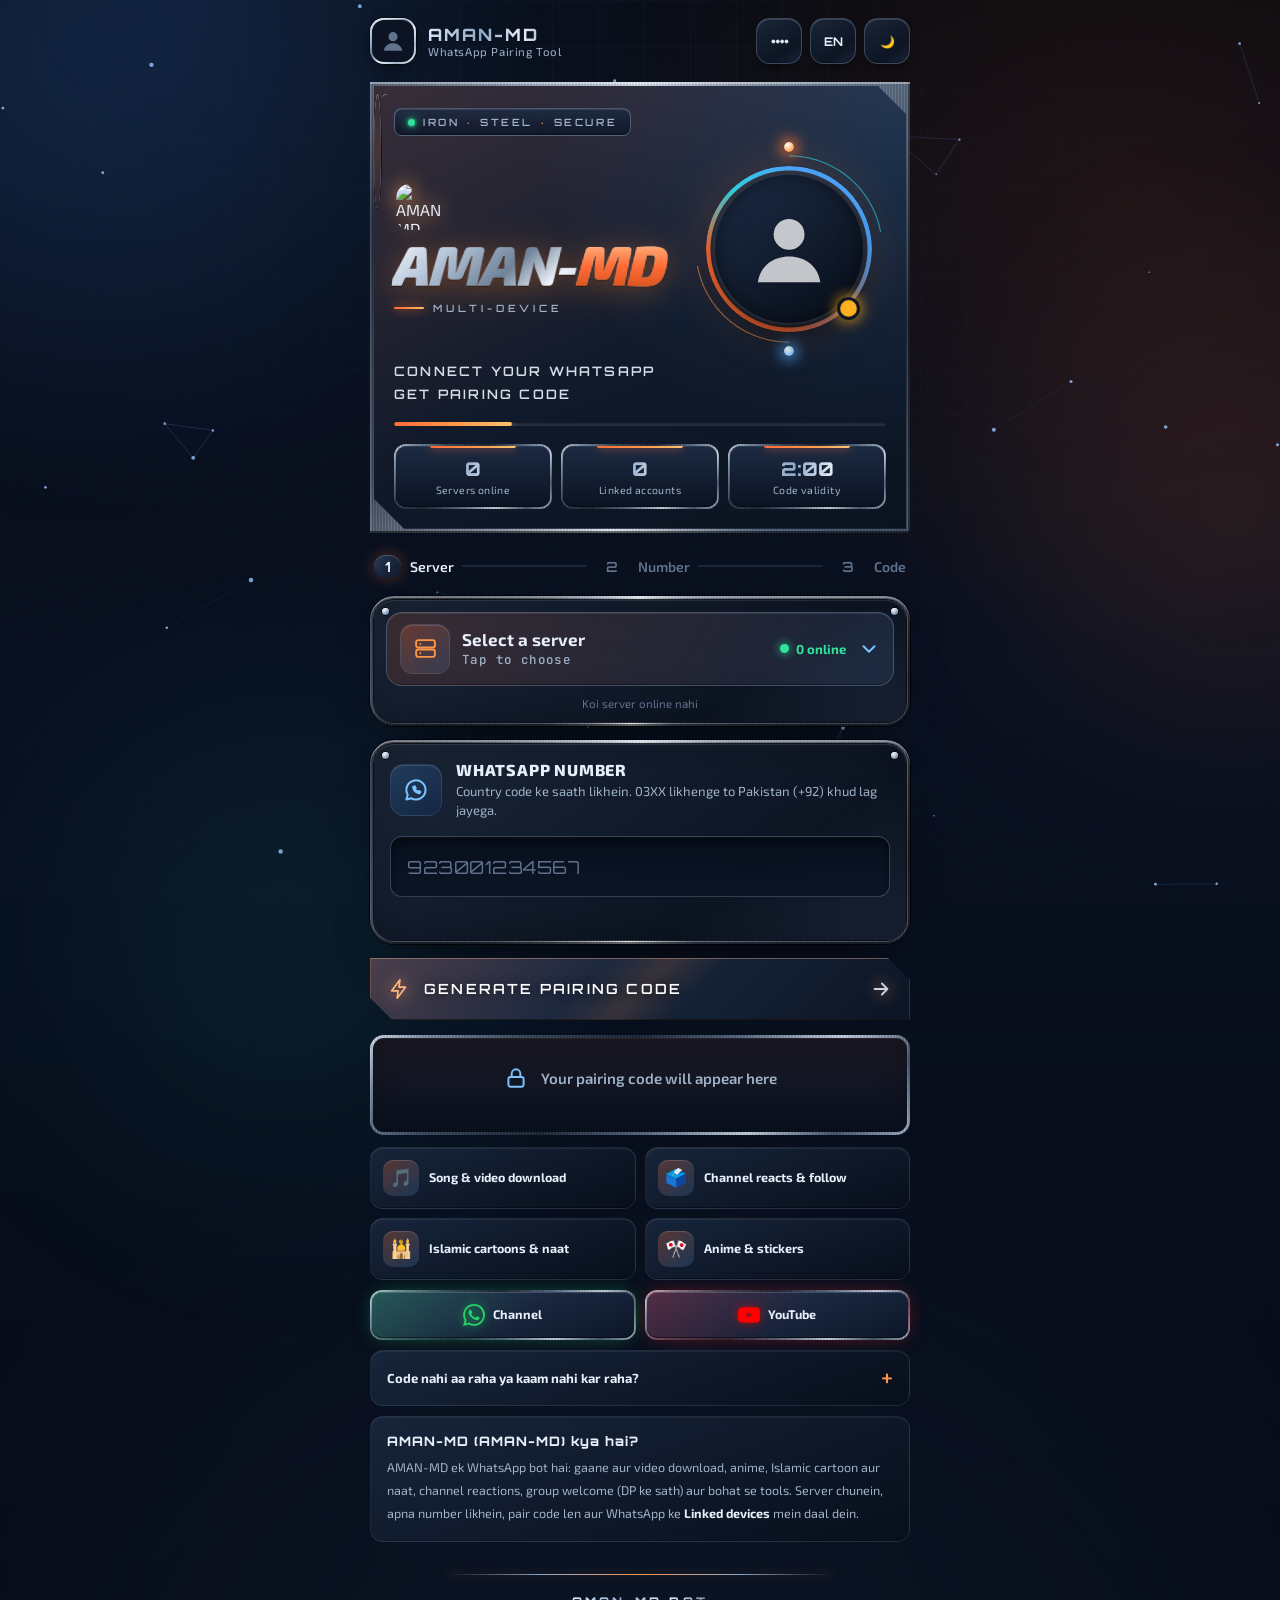
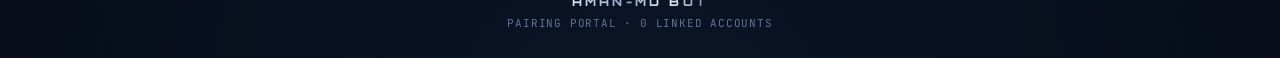
==== commit 6d3c4014: "Rename AMAN-MD-pair-pwa.html to index.html" ====
--- a/index.html
+++ b/index.html
@@ -1262,6 +1262,7 @@
 }
 async function probe(s){
   const t0=performance.now();
+  if(!s.url||/YOUR-APP/i.test(s.url)||s.url===location.origin){ s.online=false; s.ms=0; return; }
   try{
     const r=await fetchT(s.url+'/api/server-info?server='+encodeURIComponent(s.id),6000);
     if(!r.ok) throw 0;
@@ -1273,7 +1274,9 @@
   }catch(_){
     try{
       const r=await fetchT(s.url+'/ping',6000);
+      if(!r.ok) throw 0;
       const d=await r.json();
+      if(!d||d.status!=='active') throw 0;
       s.online=true;
       s.active=+d.activeSessions||0;
       s.capacity=50;
@@ -1470,7 +1473,9 @@
   if(!selected){
     srvBox.classList.add('open');
     srvHead.setAttribute('aria-expanded','true');
-    showMsg(M('pick'),'err'); return;
+    showMsg(servers.every(function(x){return !x.url||/YOUR-APP/i.test(x.url)||x.url===location.origin})
+      ? 'servers.json mein Railway bot ka link nahi hai. YOUR-APP.up.railway.app ki jagah apna link likhein.'
+      : M('pick'),'err'); return;
   }
   const num=normalize(input.value);
   if(!num){bad(); showMsg(M('needNum'),'err'); input.focus(); return}
@@ -1680,4 +1685,4 @@
 })();
 </script>
 </body>
-</html>+</html>
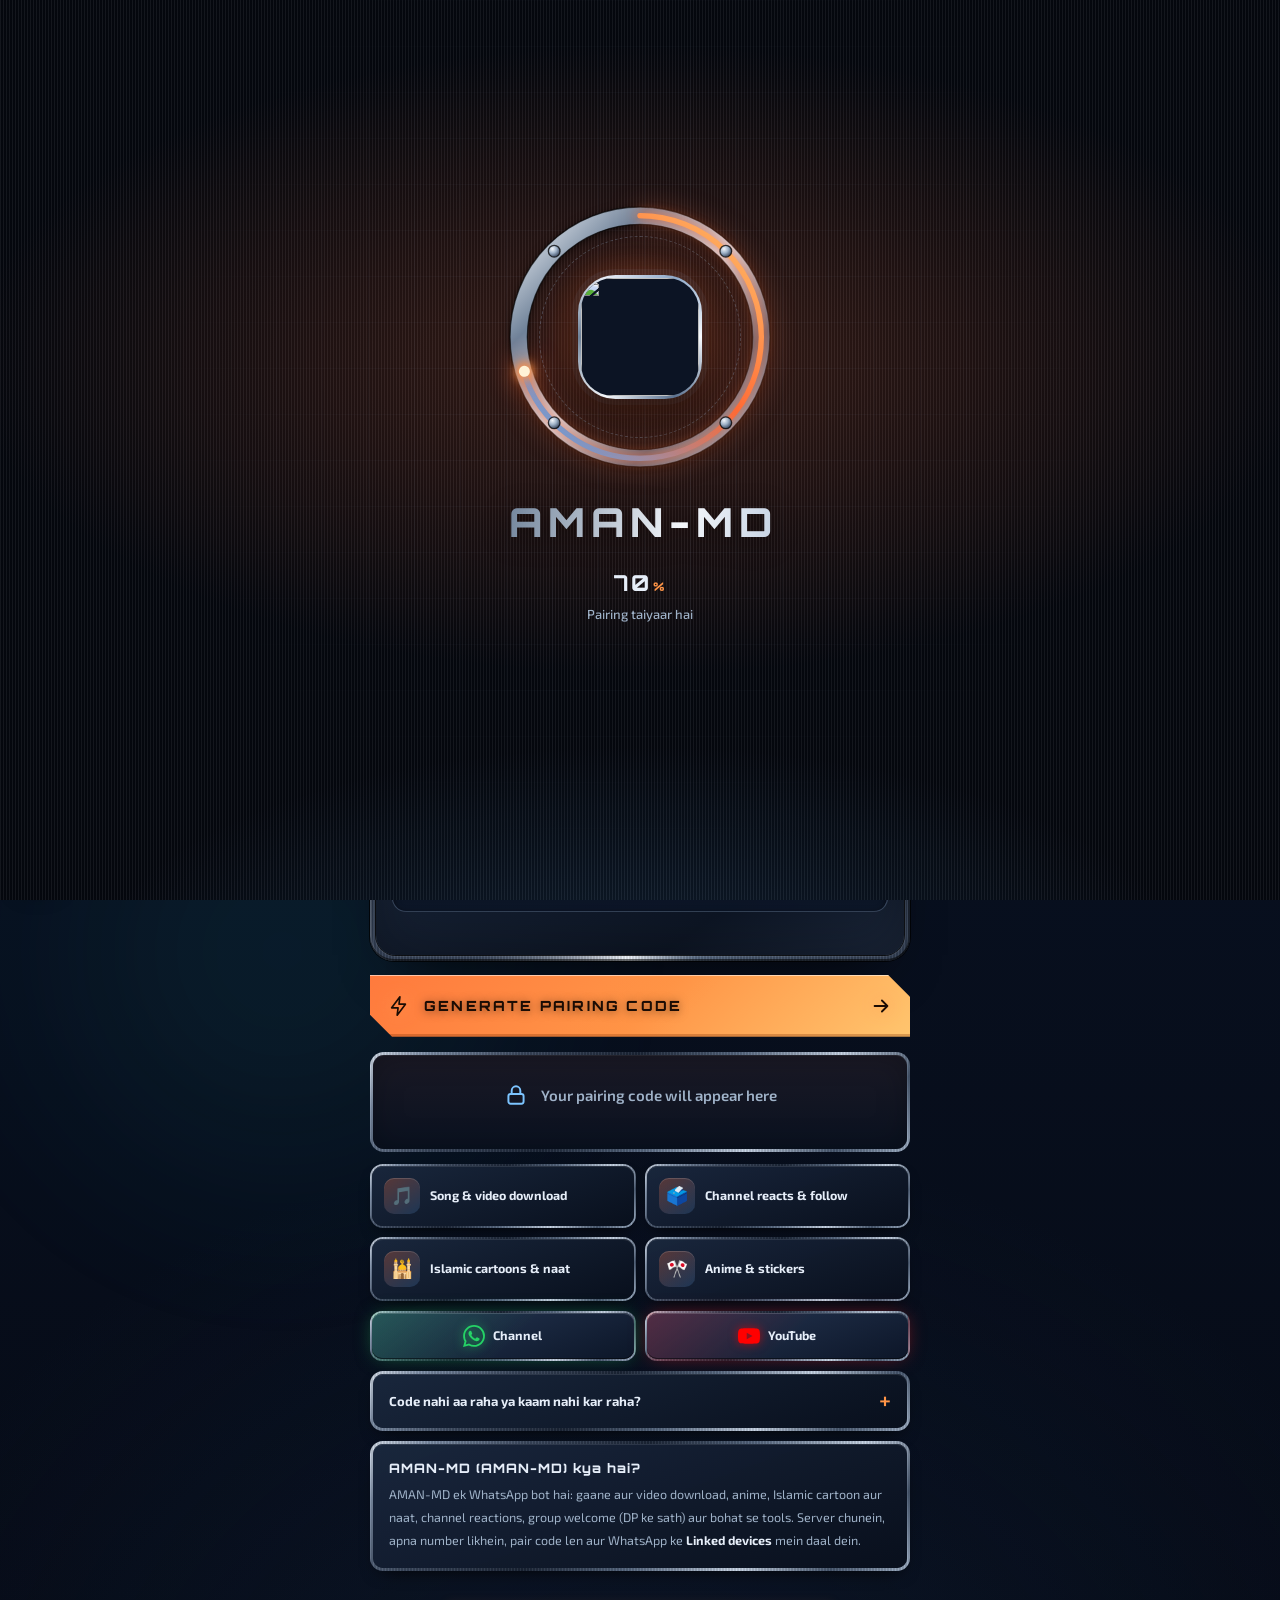
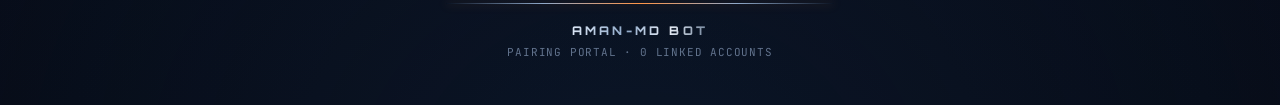
==== commit 419418d1: "Uploaded via GitHub Manager" ====
--- a/index.html
+++ b/index.html
@@ -38,7 +38,7 @@
 <link rel="preconnect" href="https://fonts.gstatic.com" crossorigin>
 <link rel="preconnect" href="https://i.postimg.cc" crossorigin>
 <link rel="preload" as="image" href="https://i.postimg.cc/zfrTVYgS/aman-bot.png" fetchpriority="high">
-<link href="https://fonts.googleapis.com/css2?family=Orbitron:wght@400;500;600;700;800;900&family=Exo+2:ital,wght@0,300;0,400;0,500;0,600;0,700;0,800;1,700;1,800;1,900&family=JetBrains+Mono:wght@400;500;600;700&display=swap" rel="stylesheet">
+<link href="https://fonts.googleapis.com/css2?family=Orbitron:wght@400;500;600;700;800;900&family=Exo+2:ital,wght@0,300;0,400;0,500;0,600;0,700;0,800;1,700;1,800;1,900&family=JetBrains+Mono:wght@400;500;600;700&family=Poppins:wght@400;500;600;900&display=swap" rel="stylesheet">
 <style>
 /* ============================================================
    IRON + STEEL  —  advanced metallic sci-fi interface v2
@@ -930,6 +930,170 @@
 html[data-theme="light"] .pill.yt-pill{--in:linear-gradient(135deg,rgba(255,0,0,.10),transparent 55%),linear-gradient(160deg,#fff,#eaf0f8)}
 .pill.iron-pill svg{filter:drop-shadow(0 0 5px rgba(37,211,102,.7))}
 .pill.yt-pill svg{filter:drop-shadow(0 0 5px rgba(255,0,0,.6))}
+
+/* ==================================================
+   POLISH v2 — heated steel: molten accent, calmer chrome
+   (sirf look badla hai, JS/HTML logic waisa hi hai)
+   ================================================== */
+html{-webkit-tap-highlight-color:transparent;scroll-behavior:smooth}
+body{text-rendering:optimizeLegibility;-webkit-font-smoothing:antialiased}
+
+/* 1) Atmosphere: warm horizon glow + fine steel grain (static, no motion) */
+html::before{
+  content:"";position:fixed;inset:0;z-index:0;pointer-events:none;
+  background:
+    radial-gradient(120% 55% at 50% -12%,rgba(255,107,53,.20),transparent 62%),
+    radial-gradient(80% 40% at 100% 100%,rgba(77,168,255,.10),transparent 70%),
+    url("data:image/svg+xml,%3Csvg xmlns='http://www.w3.org/2000/svg' width='160' height='160'%3E%3Cfilter id='n'%3E%3CfeTurbulence type='fractalNoise' baseFrequency='.9' numOctaves='2' stitchTiles='stitch'/%3E%3CfeColorMatrix values='0 0 0 0 .7 0 0 0 0 .78 0 0 0 0 .9 0 0 0 .5 0'/%3E%3C/filter%3E%3Crect width='160' height='160' filter='url(%23n)' opacity='.55'/%3E%3C/svg%3E");
+  background-size:auto,auto,160px;opacity:.9;mix-blend-mode:screen;
+}
+html[data-theme="light"]::before{opacity:.35;mix-blend-mode:multiply}
+.wrap{position:relative;z-index:1}
+
+/* 2) Type: calmer headline, readable body width */
+.big{letter-spacing:1.8px!important;text-wrap:balance}
+.srv-note,.num-top p,.about p{text-wrap:pretty}
+
+/* 3) Number field: molten focus to match the main action */
+.field{border-radius:14px}
+.field:focus-within{border-color:var(--molten2);box-shadow:0 0 0 4px rgba(255,107,53,.18),0 10px 30px -14px var(--glow),inset 0 2px 6px rgba(0,0,0,.4)}
+#number{font-variant-numeric:tabular-nums;letter-spacing:2px}
+#number::placeholder{color:var(--dim);letter-spacing:1.2px}
+
+/* 4) Main action: solid molten plate, dark ink text (contrast 8:1) */
+#go{
+  background:linear-gradient(135deg,#ff7a3d 0%,#ff9547 52%,#ffc56e 100%);
+  color:#1b0c04;font-weight:800;min-height:60px;
+  box-shadow:0 16px 36px -14px var(--glow),inset 0 1px 0 rgba(255,255,255,.55),inset 0 -3px 0 rgba(120,40,0,.28);
+  transition:transform .18s ease,box-shadow .25s ease,filter .25s ease;
+}
+#go svg,#go .bolt{stroke:currentColor}
+#go .spin{border-color:rgba(27,12,4,.28);border-top-color:#1b0c04}
+#go:hover{filter:saturate(1.08) brightness(1.04);box-shadow:0 20px 44px -14px var(--glow),inset 0 1px 0 rgba(255,255,255,.6),inset 0 -3px 0 rgba(120,40,0,.28)}
+#go:active{transform:translateY(1px) scale(.992)}
+#go:disabled,#go.loading{filter:saturate(.7) brightness(.92);cursor:progress}
+
+/* 5) The one memorable moment: code tiles ignite like heated steel */
+html:not([data-theme="light"]) .tile{
+  border:1px solid rgba(255,149,71,.55);border-radius:11px;
+  background:linear-gradient(180deg,rgba(255,149,71,.22) 0%,rgba(40,18,8,.92) 46%,rgba(14,10,12,.98) 100%);
+  color:#fff4e6;text-shadow:0 0 12px rgba(255,140,60,.95),0 0 28px rgba(255,107,53,.6);
+  box-shadow:0 14px 26px -14px rgba(255,107,53,.65),inset 0 1px 0 rgba(255,220,180,.35),inset 0 -8px 14px -10px rgba(255,107,53,.45);
+  animation:ignite .7s cubic-bezier(.2,.9,.25,1) both;
+}
+html:not([data-theme="light"]) .tile.dash{border:0;background:none;box-shadow:none;text-shadow:none;color:var(--molten2);animation:none}
+@keyframes ignite{
+  0%{opacity:0;transform:translateY(8px) scale(.9);filter:brightness(2.2) saturate(.4)}
+  55%{opacity:1;filter:brightness(1.5)}
+  100%{opacity:1;transform:none;filter:none}
+}
+.tiles{gap:7px}
+.res:has(.tiles){border-style:solid;border-color:rgba(255,149,71,.45);box-shadow:0 0 0 1px rgba(255,107,53,.08),0 24px 50px -28px var(--glow),inset 0 1px 0 rgba(255,255,255,.06)}
+.copy{border-radius:13px;font-weight:800}
+.copy:hover{border-color:var(--molten2)}
+.copy.done{box-shadow:0 0 18px -6px var(--green)}
+
+/* 6) Quiet refinements */
+.chip b{font-variant-numeric:tabular-nums}
+.srv-head:hover{border-color:var(--molten2)}
+.feat{transition:border-color .2s,transform .2s}
+.feat:hover{border-color:var(--line);transform:translateY(-1px)}
+.footer{padding-bottom:max(18px,env(safe-area-inset-bottom))}
+.top{padding-top:env(safe-area-inset-top,0px)}
+a:focus-visible,button:focus-visible,input:focus-visible,.srv-head:focus-visible{outline:2px solid var(--molten2);outline-offset:3px;border-radius:10px}
+
+
+/* Number input: Poppins */
+#number{font-family:'Poppins',var(--sans);font-weight:900;font-size:20px;letter-spacing:1.5px}
+#number::placeholder{font-family:'Poppins',var(--sans);font-weight:400}
+
+/* ==================================================
+   IRON CARDS — iron borders only (faces stay as they were)
+   ================================================== */
+.cut,.cut.hero{padding:6px}
+/* remaining cards get the same iron border as the others */
+.feat,.faq,.about,.pill,html[data-theme="light"] .feat,html[data-theme="light"] .faq,html[data-theme="light"] .about{
+  --edge:var(--iron-edge);--in:linear-gradient(160deg,rgba(26,40,62,.92),rgba(8,15,28,.94));--bs:#0c1424;
+  border:3px solid transparent;
+  background:var(--in) padding-box,linear-gradient(var(--bs),var(--bs)) padding-box,var(--iron-brushed) border-box,var(--edge) border-box;
+  box-shadow:inset 0 1px 0 rgba(255,255,255,.10),0 8px 18px -10px #000}
+.feat,html[data-theme="light"] .feat{border-width:2px}
+.feat:hover{--edge:var(--iron-edge-hot);border-color:transparent}
+html[data-theme="light"] .feat,html[data-theme="light"] .faq,html[data-theme="light"] .about{--in:linear-gradient(160deg,#fff,#eaf0f8);--bs:#fff}
+
+/* ==================================================
+   LOADER — iron ring fills with molten glow as the page loads
+   ================================================== */
+#boot{position:fixed;inset:0;z-index:9999;display:grid;place-content:center;justify-items:center;gap:30px;overflow:hidden;
+  padding:env(safe-area-inset-top,0px) 0 env(safe-area-inset-bottom,0px);
+  background:var(--iron-brushed),radial-gradient(75% 50% at 50% 40%,rgba(255,107,53,.22),transparent 70%),radial-gradient(60% 35% at 50% 108%,rgba(77,168,255,.14),transparent 72%),var(--bg);
+  transition:opacity .7s ease,visibility .7s,transform .7s cubic-bezier(.4,0,.2,1),filter .7s}
+#boot::before{content:"";position:absolute;inset:0;pointer-events:none;opacity:.55;
+  background-image:linear-gradient(var(--line2) 1px,transparent 1px),linear-gradient(90deg,var(--line2) 1px,transparent 1px);background-size:46px 46px;
+  -webkit-mask-image:radial-gradient(circle at 50% 42%,#000 0,transparent 60%);mask-image:radial-gradient(circle at 50% 42%,#000 0,transparent 60%)}
+#boot.out{opacity:0;visibility:hidden;transform:scale(1.06);filter:blur(6px)}
+.ld-embers{position:absolute;inset:0;pointer-events:none;overflow:hidden}
+.ld-embers i{position:absolute;bottom:-12px;left:var(--x);width:var(--s);height:var(--s);border-radius:50%;background:#ffd9a0;opacity:0;
+  box-shadow:0 0 8px 2px rgba(255,140,60,.8);animation:ldember var(--d) var(--w) linear infinite}
+@keyframes ldember{0%{opacity:0;transform:translate(0,0)}12%{opacity:.9}100%{opacity:0;transform:translate(var(--dx),-82vh) scale(.4)}}
+.ld-core{position:relative;width:min(70vw,260px);aspect-ratio:1;display:grid;place-items:center;animation:ldin .9s cubic-bezier(.2,.8,.2,1) both}
+@keyframes ldin{from{opacity:0;transform:scale(.88)}to{opacity:1;transform:none}}
+.ld-core::before{content:"";position:absolute;inset:18%;border-radius:50%;background:radial-gradient(circle,rgba(255,107,53,.42),transparent 70%);filter:blur(22px);animation:ldglow 2.6s ease-in-out infinite}
+@keyframes ldglow{50%{opacity:.5;transform:scale(.88)}}
+.ld-gauge{position:absolute;inset:0;width:100%;height:100%;overflow:visible}
+.ld-gauge circle{fill:none}
+.ld-iron{stroke:url(#ldIron);stroke-width:16;filter:drop-shadow(0 2px 4px rgba(0,0,0,.55))}
+.ld-edge{stroke:rgba(0,0,0,.65);stroke-width:1.2}
+.ld-gauge .ld-bolt{fill:url(#ldBolt);stroke:rgba(0,0,0,.75);stroke-width:1.2}
+.ld-arc{stroke:url(#ldG);stroke-width:5;stroke-linecap:round;stroke-dasharray:100;stroke-dashoffset:100;transform:rotate(-90deg);transform-origin:120px 120px;
+  filter:drop-shadow(0 0 5px rgba(255,107,53,.9)) drop-shadow(0 0 12px rgba(255,107,53,.5));transition:stroke .4s}
+.ld-arc.done{stroke:var(--green);filter:drop-shadow(0 0 6px rgba(47,227,155,.9))}
+.ld-head{position:absolute;inset:3.33%;pointer-events:none}
+.ld-head i{position:absolute;left:50%;top:0;width:11px;height:11px;margin:-5.5px 0 0 -5.5px;border-radius:50%;background:#fff3d6;box-shadow:0 0 10px 3px #ff9547,0 0 24px 6px rgba(255,107,53,.5)}
+.ld-orbit{position:absolute;inset:11%;border-radius:50%;border:1px dashed var(--line);animation:ldspin 24s linear infinite}
+@keyframes ldspin{to{transform:rotate(360deg)}}
+.ld-bezel{position:relative;width:48%;aspect-ratio:1;border-radius:30%;padding:3px;
+  background:conic-gradient(from 210deg,#f4f7fb,#6f8299,#e8eef7,#8fa9c9,#f8fbff,#5b7290,#f4f7fb);
+  box-shadow:0 14px 36px rgba(0,0,0,.6),0 0 0 6px rgba(143,169,201,.08),0 0 38px rgba(255,107,53,.28);animation:ldfloat 3.4s ease-in-out infinite}
+@keyframes ldfloat{50%{transform:translateY(-5px)}}
+.ld-bezel img{display:block;width:100%;height:100%;border-radius:27%;object-fit:cover;background:var(--solid)}
+.ld-bezel::after{content:"";position:absolute;inset:3px;border-radius:27%;pointer-events:none;
+  background:linear-gradient(115deg,transparent 35%,rgba(255,255,255,.38) 50%,transparent 65%);background-size:260% 100%;background-position:130% 0;animation:ldsheen 2.8s ease-in-out .5s infinite}
+@keyframes ldsheen{0%{background-position:130% 0}60%,100%{background-position:-30% 0}}
+.ld-name{font:800 clamp(28px,9vw,40px) var(--tech);letter-spacing:6px;white-space:nowrap;text-indent:6px;
+  background:linear-gradient(100deg,#6f8299 0%,#f4f7fb 30%,#b9c8dc 50%,#f4f7fb 70%,#6f8299 100%);background-size:220% 100%;
+  -webkit-background-clip:text;background-clip:text;color:transparent;animation:ldname 3.2s ease-in-out infinite,ldin .9s .15s cubic-bezier(.2,.8,.2,1) both;
+  filter:drop-shadow(0 4px 14px rgba(0,0,0,.45))}
+@keyframes ldname{0%{background-position:100% 0}60%,100%{background-position:-20% 0}}
+.ld-info{display:grid;justify-items:center;gap:10px;margin-top:-8px;animation:ldin .9s .3s cubic-bezier(.2,.8,.2,1) both}
+.ld-pct{font:800 22px var(--tech);letter-spacing:2px;color:var(--text);font-variant-numeric:tabular-nums}
+.ld-pct small{font-size:12px;color:var(--molten2);margin-left:2px}
+.ld-st{height:18px;position:relative;width:min(300px,84vw);text-align:center;font:500 13px var(--sans);color:var(--muted)}
+.ld-st span{position:absolute;inset:0;opacity:0;transform:translateY(6px);transition:opacity .35s,transform .35s}
+.ld-st span.on{opacity:1;transform:none}
+.ld-row{display:flex;align-items:center;gap:14px;margin-top:8px;opacity:0;visibility:hidden;transform:translateY(10px) scale(.94);transition:opacity .5s,transform .5s cubic-bezier(.2,.8,.2,1),visibility .5s}
+#boot.ready .ld-row{opacity:1;visibility:visible;transform:none}
+.ld-btn,.ld-mu,#mfBtn{position:relative;cursor:pointer;color:#eef3fa;-webkit-tap-highlight-color:transparent;border:3px solid transparent;
+  background:linear-gradient(160deg,#2c3c55,#121c2d) padding-box,var(--iron-brushed) border-box,var(--iron-edge) border-box;
+  box-shadow:0 10px 24px -8px rgba(0,0,0,.8),inset 0 1px 0 rgba(255,255,255,.22),inset 0 -2px 0 rgba(0,0,0,.55)}
+.ld-btn{padding:13px 44px;border-radius:99px;font:800 16px var(--tech);letter-spacing:3px;text-indent:3px;text-shadow:0 -1px 0 rgba(0,0,0,.8),0 1px 0 rgba(255,255,255,.18);animation:ldbtn 2s ease-in-out infinite}
+.ld-btn:before,.ld-btn:after{content:"";position:absolute;top:50%;width:7px;height:7px;margin-top:-3.5px;border-radius:50%;background:var(--rivet,radial-gradient(circle at 35% 30%,#f4f7fb,#8fa9c9 55%,#33445c));box-shadow:0 0 0 1px rgba(0,0,0,.7)}
+.ld-btn:before{left:15px}.ld-btn:after{right:15px}
+.ld-mu,#mfBtn{width:52px;height:52px;border-radius:50%;display:grid;place-items:center;padding:0}
+.ld-mu svg,#mfBtn svg{width:22px;height:22px;stroke:currentColor;fill:none;stroke-width:2;stroke-linecap:round;stroke-linejoin:round}
+.ld-mu .w2,#mfBtn .w2,.ld-mu .w1,#mfBtn .w1{transition:opacity .2s}
+.ld-mu .x,#mfBtn .x{opacity:0;stroke:var(--molten2)}
+.ld-mu.off .w1,.ld-mu.off .w2,#mfBtn.off .w1,#mfBtn.off .w2{opacity:0}
+.ld-mu.off .x,#mfBtn.off .x{opacity:1}
+.ld-mu:not(.off){color:var(--molten2)}
+#mfBtn:not(.off){color:var(--molten2)}
+.ld-btn:active,.ld-mu:active,#mfBtn:active{transform:scale(.95)}
+.ld-btn:focus-visible,.ld-mu:focus-visible,#mfBtn:focus-visible{outline:2px solid var(--molten2);outline-offset:4px}
+@keyframes ldbtn{50%{box-shadow:0 10px 30px -6px rgba(255,107,53,.55),inset 0 1px 0 rgba(255,255,255,.22),inset 0 -2px 0 rgba(0,0,0,.55)}}
+#mfBtn{position:fixed;left:14px;bottom:calc(14px + env(safe-area-inset-bottom,0px));z-index:9990;width:46px;height:46px}
+html[data-theme="light"] .ld-name{background:linear-gradient(100deg,#1f2d44 0%,#5b7290 40%,#1f2d44 70%);background-size:220% 100%;-webkit-background-clip:text;background-clip:text}
+html[data-theme="light"] .ld-bezel{box-shadow:0 14px 30px rgba(31,45,68,.25),0 0 30px rgba(255,107,53,.25)}
+@media(prefers-reduced-motion:reduce){.ld-embers{display:none}.ld-btn{animation:none!important}.ld-row{transition-duration:.01s}.ld-orbit,.ld-bezel,.ld-bezel::after,.ld-core::before,.ld-name{animation:none}.ld-core,.ld-info{animation:none}#boot{transition-duration:.01s}}
 </style>
 <style>
 img.crown{width:46px;height:46px;border-radius:14px;object-fit:cover;transform:none;margin:0 0 8px 2px}
@@ -939,6 +1103,90 @@
 </style>
 </head>
 <body>
+<!-- ================= LOADER ================= -->
+<div id="boot" role="status" aria-live="polite" aria-label="Loading AMAN-MD">
+  <div class="ld-embers" aria-hidden="true"></div>
+  <div class="ld-core">
+    <div class="ld-orbit" aria-hidden="true"></div>
+    <svg class="ld-gauge" viewBox="0 0 240 240" aria-hidden="true">
+      <defs>
+        <linearGradient id="ldIron" x1="0" y1="0" x2="1" y2="1"><stop offset="0" stop-color="#f4f7fb"/><stop offset=".25" stop-color="#6f8299"/><stop offset=".5" stop-color="#d5e0ee"/><stop offset=".75" stop-color="#56677d"/><stop offset="1" stop-color="#b9c8dc"/></linearGradient>
+        <radialGradient id="ldBolt" cx=".35" cy=".3" r=".8"><stop offset="0" stop-color="#f4f7fb"/><stop offset=".45" stop-color="#9fb2c8"/><stop offset="1" stop-color="#25324a"/></radialGradient>
+        <linearGradient id="ldG" x1="0" y1="0" x2="1" y2="1"><stop offset="0" stop-color="#4da8ff"/><stop offset=".55" stop-color="#ff6b35"/><stop offset="1" stop-color="#ffc56e"/></linearGradient>
+      </defs>
+      <circle class="ld-iron" cx="120" cy="120" r="112"/>
+      <circle class="ld-edge" cx="120" cy="120" r="120"/>
+      <circle class="ld-edge" cx="120" cy="120" r="104"/>
+      <circle class="ld-arc" cx="120" cy="120" r="112" pathLength="100"/>
+      <circle class="ld-bolt" cx="199.2" cy="40.8" r="5.4"/>
+      <circle class="ld-bolt" cx="199.2" cy="199.2" r="5.4"/>
+      <circle class="ld-bolt" cx="40.8" cy="199.2" r="5.4"/>
+      <circle class="ld-bolt" cx="40.8" cy="40.8" r="5.4"/>
+    </svg>
+    <div class="ld-head" aria-hidden="true"><i></i></div>
+    <div class="ld-bezel"><img src="https://i.postimg.cc/zfrTVYgS/aman-bot.png" alt="" width="120" height="120" decoding="async"></div>
+  </div>
+  <div class="ld-name">AMAN-MD</div>
+  <div class="ld-info">
+    <div class="ld-pct"><span id="ldn">0</span><small>%</small></div>
+    <div class="ld-st">
+      <span>Interface load ho raha hai</span>
+      <span>Servers check ho rahe hain</span>
+      <span>Pairing taiyaar hai</span>
+    </div>
+    <div class="ld-row">
+      <button type="button" class="ld-btn" id="ldEnter">Enter</button>
+      <button type="button" class="ld-mu" id="ldMusic" aria-label="Music on/off" aria-pressed="true"><svg viewBox="0 0 24 24" aria-hidden="true"><path d="M4 9.5v5h3.5L12 18.5v-13L7.5 9.5z"/><path class="w1" d="M15.5 9.5a3.6 3.6 0 0 1 0 5"/><path class="w2" d="M18 7a7 7 0 0 1 0 10"/><path class="x" d="M16 9.5l5 5M21 9.5l-5 5"/></svg></button>
+    </div>
+  </div>
+</div>
+<noscript><style>#boot{display:none}</style></noscript>
+<script>
+(function(){
+  var b=document.getElementById('boot'); if(!b) return;
+  try{ if(sessionStorage.getItem('amanBoot2')){ b.parentNode.removeChild(b); return; } }catch(e){}
+  var arc=b.querySelector('.ld-arc'), head=b.querySelector('.ld-head');
+  var em=b.querySelector('.ld-embers');
+  for(var k=0;k<16;k++){
+    var e=document.createElement('i');
+    e.style.cssText='--x:'+(Math.random()*100).toFixed(1)+'%;--s:'+(2+Math.random()*3).toFixed(1)+'px;--d:'+(5+Math.random()*5).toFixed(1)+'s;--w:-'+(Math.random()*8).toFixed(1)+'s;--dx:'+(Math.random()*120-60).toFixed(0)+'px';
+    em.appendChild(e);
+  }
+  var num=document.getElementById('ldn'), msgs=b.querySelectorAll('.ld-st span'),
+      loaded=document.readyState==='complete', closed=false, p=0, t0=Date.now(), MIN=1900, lastMsg=-1;
+  function paint(){
+    arc.style.strokeDashoffset=100-p;
+    head.style.transform='rotate('+(p*3.6)+'deg)';
+    head.style.opacity=p>=99.5?0:1;
+    arc.classList.toggle('done',p>=100);
+    num.textContent=Math.round(p);
+    var m=p>=100?2:Math.min(2,Math.floor(p/34));
+    if(m!==lastMsg){ for(var j=0;j<msgs.length;j++) msgs[j].className=j===m?'on':''; lastMsg=m; }
+  }
+  function close(){
+    if(closed) return; closed=true;
+    try{ sessionStorage.setItem('amanBoot2','1') }catch(e){}
+    b.classList.add('out'); setTimeout(function(){ if(b.parentNode) b.parentNode.removeChild(b) },900);
+  }
+  function tick(){
+    if(closed) return;
+    var el=Date.now()-t0, ready=loaded&&el>=MIN;
+    var goal=ready?100:Math.min(88,100*(1-Math.pow(1-Math.min(el/MIN,1),3)));
+    p+=(goal-p)*(ready?.16:.12);
+    if(goal-p<.4) p=goal;
+    paint();
+    if(p>=100){ setTimeout(function(){ b.classList.add('ready'); try{ enter.focus({preventScroll:true}) }catch(e){} },350); return; }
+    requestAnimationFrame(tick);
+  }
+  var enter=document.getElementById('ldEnter'); enter.addEventListener('click',close);
+  paint(); requestAnimationFrame(tick);
+  if(!loaded) window.addEventListener('load',function(){ loaded=true; });
+  setTimeout(function(){ loaded=true; },4000);   /* safety: Enter button always appears */
+})();
+</script>
+
+
+
 <div class="blob b1"></div><div class="blob b2"></div><div class="blob b3"></div>
 
 <!-- ================= INFO MODAL ================= -->
@@ -980,7 +1228,6 @@
     <div class="tag"><i class="pdot"></i>Iron<i>·</i>Steel<i>·</i>Secure</div>
     <div class="hero-grid" id="heroGrid">
       <div class="logo-text">
-        <img class="crown" src="https://i.postimg.cc/zfrTVYgS/aman-bot.png" alt="AMAN-MD" width="46" height="46" decoding="async">
         <h1 class="rizo">AMAN-<b>MD</b></h1>
         <div class="slogan">MULTI-DEVICE</div>
       </div>
@@ -1674,6 +1921,30 @@
   document.addEventListener('keydown',function(e){if(e.key==='Escape') c()});
 })();
 </script>
+<audio id="bgm" src="SIDHUxAMAN_MUSIC.mp3" loop preload="metadata"></audio>
+<button type="button" id="mfBtn" class="off" aria-label="Music on/off" aria-pressed="false"><svg viewBox="0 0 24 24" aria-hidden="true"><path d="M4 9.5v5h3.5L12 18.5v-13L7.5 9.5z"/><path class="w1" d="M15.5 9.5a3.6 3.6 0 0 1 0 5"/><path class="w2" d="M18 7a7 7 0 0 1 0 10"/><path class="x" d="M16 9.5l5 5M21 9.5l-5 5"/></svg></button>
+<script>
+(function(){
+  var a=document.getElementById('bgm'), ld=document.getElementById('ldMusic'), mf=document.getElementById('mfBtn'), en=document.getElementById('ldEnter');
+  if(!a||!mf) return;
+  var want=true, resume=false;
+  a.volume=.85;
+  function ui(){
+    var on=!a.paused;
+    mf.classList.toggle('off',!on); mf.setAttribute('aria-pressed',on);
+    if(ld){ ld.classList.toggle('off',!want); ld.setAttribute('aria-pressed',want); }
+  }
+  function play(){ var r=a.play(); if(r&&r.catch) r.catch(function(){ want=false; ui(); }); }
+  a.addEventListener('play',ui); a.addEventListener('pause',ui);
+  if(ld) ld.addEventListener('click',function(){ want=!want; if(want) play(); else a.pause(); ui(); });
+  if(en) en.addEventListener('click',function(){ if(want) play(); });
+  mf.addEventListener('click',function(){ if(a.paused){ want=true; play(); } else { want=false; a.pause(); } ui(); });
+  document.addEventListener('visibilitychange',function(){
+    if(document.hidden){ resume=!a.paused; a.pause(); } else if(resume){ resume=false; play(); }
+  });
+  ui();
+})();
+</script>
 <button id="pwaBtn" type="button"><img src="https://i.postimg.cc/zfrTVYgS/aman-bot.png" alt="">Install App</button>
 <script>
 (function(){
@@ -1685,4 +1956,4 @@
 })();
 </script>
 </body>
-</html>
+</html>
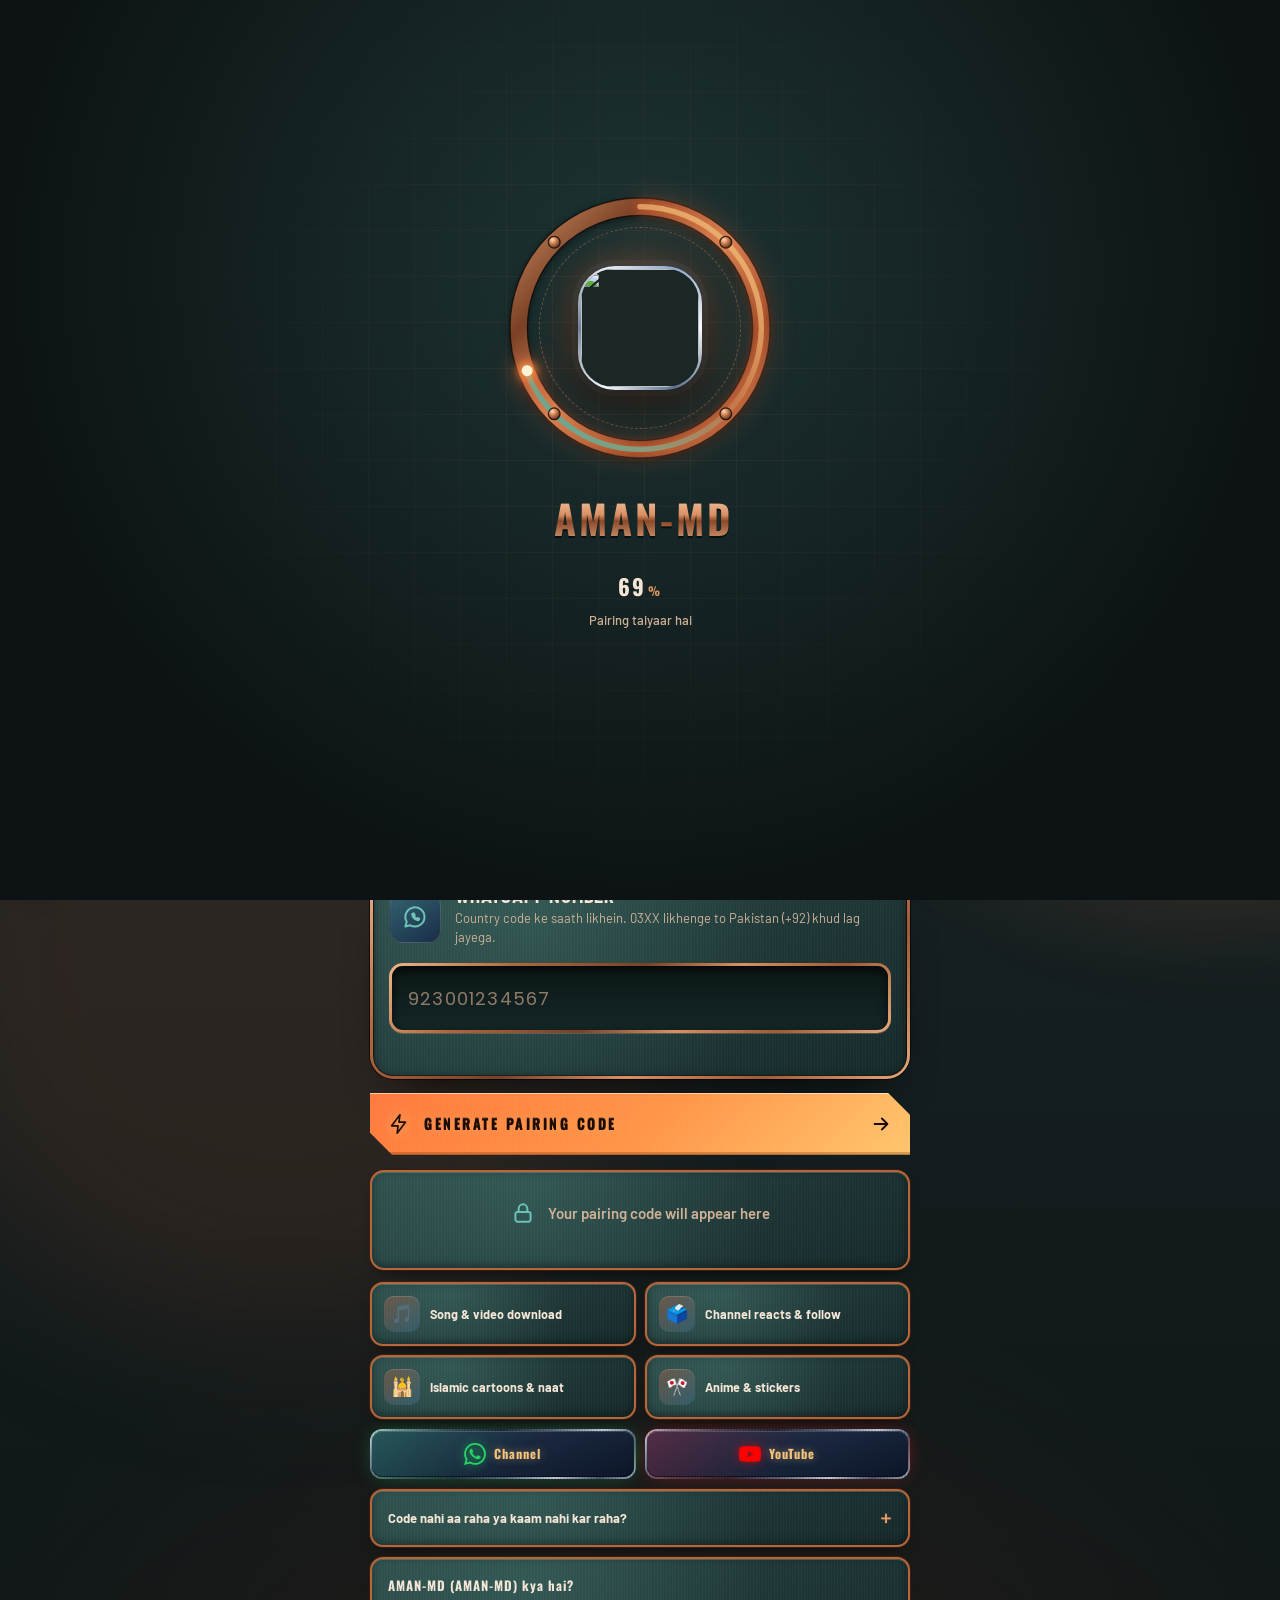
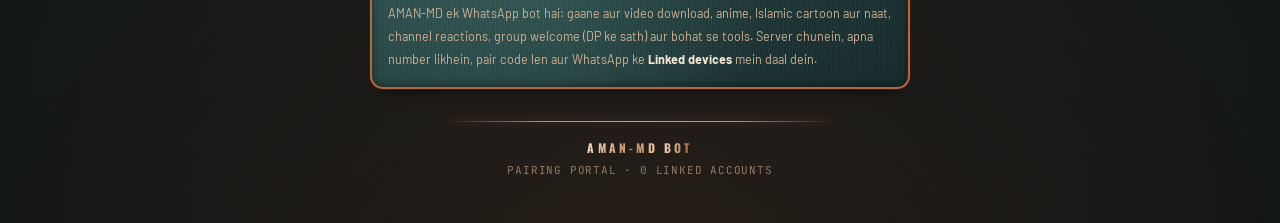
==== commit 8e34f422: "Uploaded via GitHub Manager" ====
--- a/index.html
+++ b/index.html
@@ -3,19 +3,19 @@
 <head>
 <meta charset="UTF-8">
 <meta name="viewport" content="width=device-width, initial-scale=1, viewport-fit=cover">
-<meta name="theme-color" content="#0a0f1e">
-<title>AMAN-MD – Iron + Steel Pairing Portal | WhatsApp Bot</title>
-<meta name="description" content="AMAN-MD (AMAN-MD) WhatsApp Bot – apna WhatsApp number link karein pair code se. Server chunein, number likhein, code len. Iron + Steel advanced interface.">
-<meta name="keywords" content="AMAN-MD, AMAN-MD bot, AMAN-MD pair code, WhatsApp bot pair code, WhatsApp bot Pakistan, iron steel UI">
+<meta name="theme-color" content="#12171a">
+<title>AMAN-MD – Copper + Patina Pairing Portal | WhatsApp Bot</title>
+<meta name="description" content="AMAN-MD (AMAN-MD) WhatsApp Bot – apna WhatsApp number link karein pair code se. Server chunein, number likhein, code len. Copper + Patina advanced interface.">
+<meta name="keywords" content="AMAN-MD, AMAN-MD bot, AMAN-MD pair code, WhatsApp bot pair code, WhatsApp bot Pakistan, copper patina UI">
 <meta name="robots" content="index, follow, max-image-preview:large">
 <meta name="author" content="AMAN-MD">
 <meta property="og:type" content="website">
 <meta property="og:site_name" content="AMAN-MD">
-<meta property="og:title" content="AMAN-MD – Iron + Steel Pairing Portal">
-<meta property="og:description" content="AMAN-MD WhatsApp Bot: server chunein aur pair code se apna WhatsApp connect karein. Iron + Steel advanced interface.">
+<meta property="og:title" content="AMAN-MD – Copper + Patina Pairing Portal">
+<meta property="og:description" content="AMAN-MD WhatsApp Bot: server chunein aur pair code se apna WhatsApp connect karein. Copper + Patina advanced interface.">
 <meta property="og:image" content="https://i.postimg.cc/zfrTVYgS/aman-bot.png">
 <meta name="twitter:card" content="summary">
-<meta name="twitter:title" content="AMAN-MD – Iron + Steel Pairing Portal">
+<meta name="twitter:title" content="AMAN-MD – Copper + Patina Pairing Portal">
 <meta name="twitter:description" content="AMAN-MD WhatsApp Bot: server chunein aur pair code se apna WhatsApp connect karein.">
 <meta name="twitter:image" content="https://i.postimg.cc/zfrTVYgS/aman-bot.png">
 <link rel="icon" type="image/png" href="https://i.postimg.cc/wjbSpFRp/aman-bot-favicon.png">
@@ -1100,6 +1100,152 @@
 .modal-card img.crown{width:64px;height:64px;margin:0 auto 8px}
 #pwaBtn{position:fixed;right:14px;bottom:calc(14px + env(safe-area-inset-bottom,0px));z-index:9999;display:none;align-items:center;gap:8px;padding:11px 16px;border:0;border-radius:99px;font:700 13px 'Exo 2',system-ui,sans-serif;color:#1a0c00;background:linear-gradient(135deg,#ffb87a,#ff7a1a);box-shadow:0 8px 28px rgba(255,122,26,.45);cursor:pointer}
 #pwaBtn img{width:20px;height:20px;border-radius:6px}
+</style>
+<style id="copper-skin">
+@import url('https://fonts.googleapis.com/css2?family=Oswald:wght@400;500;600;700&family=Barlow:wght@400;500;600;700&display=swap');
+/* ===== COPPER + PATINA skin (verdigris plates, copper rims, rivets) ===== */
+:root,html[data-theme="light"]{
+  --bg:#12171a;--bg2:#1a2224;--solid:#1b2627;--ink:#0d1213;
+  --card:rgba(24,36,37,.8);--card2:rgba(32,48,48,.85);
+  --steel1:#c98a5e;--steel2:#e3b08a;--steel3:#f3d9c0;
+  --molten:#c8794a;--molten2:#e39a66;--molten3:#f6c47a;
+  --blue:#3d958c;--blue2:#6dc2b6;--cyan:#4fb8a8;--green:#7fe3b0;--red:#ff7a6a;--gold:#f6c47a;
+  --accent:linear-gradient(100deg,#b4673c 0%,#e39a66 50%,#f6c47a 100%);
+  --chrome-accent:linear-gradient(100deg,#f3d9c0,#c98a5e 45%,#f3d9c0 70%,#9a5a36);
+  --btnbg:linear-gradient(135deg,#2f5a58,#234543 45%,#172f2f);
+  --ring:conic-gradient(from 0deg,#3d958c 0 25%,#c8794a 50% 75%,#f6c47a 88%,#3d958c 100%);
+  --line:rgba(214,140,92,.42);--line2:rgba(214,140,92,.16);
+  --text:#f4e6d6;--muted:#cfb197;--dim:#8f7a68;--glow:rgba(227,154,102,.30);
+  --sans:'Barlow',system-ui,-apple-system,'Segoe UI',sans-serif;
+  --tech:'Oswald','Barlow',system-ui,sans-serif;
+  --plate:radial-gradient(circle at 30% 20%,rgba(120,200,185,.16),transparent 60%),repeating-linear-gradient(90deg,rgba(255,255,255,.028) 0 1px,transparent 1px 3px),linear-gradient(150deg,#2b4b49 0%,#213b3a 45%,#17292a 100%);
+  --rim:linear-gradient(135deg,#f0b48a 0%,#b4673c 22%,#7a4126 45%,#d98f62 62%,#a05a35 80%,#e8a97c 100%);
+  --metal-plate:var(--plate);
+  --metal-edge:linear-gradient(180deg,rgba(255,220,190,.35),rgba(200,120,70,.08) 40%,rgba(0,0,0,.3));
+}
+body,html[data-theme="light"] body{
+  background:
+    radial-gradient(ellipse 70% 40% at 20% 8%,rgba(61,149,140,.28),transparent 65%),
+    radial-gradient(ellipse 60% 40% at 90% 30%,rgba(200,121,74,.18),transparent 60%),
+    radial-gradient(ellipse 90% 50% at 50% 105%,rgba(90,50,30,.35),transparent 70%),
+    linear-gradient(180deg,#0f1517 0%,#162022 45%,#0e1415 100%);
+}
+body:before{background-image:radial-gradient(rgba(214,140,92,.5) 1px,transparent 1.6px);background-size:28px 28px;opacity:.12}
+.blob.b1{background:#3d958c}.blob.b2{background:#c8794a}.blob.b3{background:#6a3d28}
+.blob{opacity:.28}
+/* panels: copper frame + verdigris plate + rivets */
+.cut,.cut.hero{background:var(--rim);animation:rise .7s cubic-bezier(.2,.8,.2,1) both;padding:3px;
+  box-shadow:0 26px 50px -30px #000,0 0 0 1px rgba(0,0,0,.6),inset 0 1px 0 rgba(255,225,200,.5)}
+.cut>.in,.cut.hero>.in{background:var(--plate);
+  box-shadow:inset 0 0 0 1px rgba(0,0,0,.55),inset 0 2px 10px rgba(0,0,0,.5),inset 0 -1px 0 rgba(255,210,170,.14)}
+html[data-theme="light"] .cut.hero>.in{background:var(--plate)}
+.cut>.in:before,.cut>.in:after{width:9px;height:9px;top:8px;
+  background:radial-gradient(circle at 35% 30%,#ffd9b8,#c8794a 50%,#4a2615 100%);
+  box-shadow:0 0 0 1px rgba(0,0,0,.65),0 1px 1px rgba(255,220,190,.25)}
+.cut.hero .in:before{background-image:radial-gradient(rgba(246,196,122,.22) 1px,transparent 1.7px);-webkit-mask-image:none;mask-image:none;width:auto;height:auto;border-radius:0;box-shadow:none;top:0;left:0}
+.cut.hero .in:after{background:linear-gradient(180deg,transparent,rgba(246,196,122,.07),transparent);width:auto;border-radius:0;box-shadow:none;top:0}
+/* round knurled buttons */
+.tool{border:3px solid transparent;border-radius:50%;
+  background:radial-gradient(circle at 35% 25%,#3c6a66,#1f3b3a 70%) padding-box,var(--rim) border-box;
+  color:var(--molten3);text-shadow:0 0 8px rgba(246,196,122,.7);
+  box-shadow:0 0 0 2px #5a321d,0 6px 12px -4px #000,inset 0 2px 5px rgba(0,0,0,.55),inset 0 -1px 0 rgba(255,220,190,.2)}
+.tool:hover{border-color:transparent;box-shadow:0 0 0 2px #5a321d,0 0 14px var(--glow),inset 0 2px 5px rgba(0,0,0,.55)}
+.tool svg{filter:drop-shadow(0 0 4px rgba(246,196,122,.6))}
+/* main button: engraved plate, gold glowing icon */
+.btn{border-radius:0;color:var(--molten3);letter-spacing:2.5px;font-weight:600;
+  background:linear-gradient(180deg,rgba(255,255,255,.08),transparent 40%),linear-gradient(135deg,#34625f,#22403f 50%,#162b2b);
+  text-shadow:0 -1px 0 rgba(0,0,0,.7),0 0 12px rgba(246,196,122,.55);
+  box-shadow:inset 0 0 0 2px #c8794a,inset 0 0 0 4px #5a321d,inset 0 3px 8px rgba(0,0,0,.45);
+  filter:drop-shadow(0 12px 18px rgba(0,0,0,.55));animation:none}
+.btn:before{background:repeating-linear-gradient(90deg,rgba(255,255,255,.035) 0 1px,transparent 1px 3px)}
+.btn:after{background:linear-gradient(100deg,transparent 30%,rgba(246,196,122,.28),transparent 70%)}
+.btn:hover{filter:brightness(1.12) drop-shadow(0 12px 22px rgba(200,121,74,.4))}
+.btn svg{stroke:var(--molten3);filter:drop-shadow(0 0 6px rgba(246,196,122,.9))}
+/* number slot: recessed with copper lip */
+.field{background:linear-gradient(180deg,#0e1a1a,#142524);border:3px solid transparent;border-radius:14px;
+  background:linear-gradient(180deg,#0c1717,#142626) padding-box,var(--rim) border-box;
+  box-shadow:inset 0 4px 10px rgba(0,0,0,.7),0 1px 0 rgba(255,220,190,.2)}
+.field:focus-within{border-color:transparent;box-shadow:inset 0 4px 10px rgba(0,0,0,.7),0 0 0 4px var(--glow)}
+.field input{color:var(--molten3);font-family:var(--tech);letter-spacing:2px}
+/* coins, chips, small plates */
+.st .n{border:2px solid #c8794a;background:radial-gradient(circle at 35% 25%,#3c6a66,#1b3332);box-shadow:0 0 0 2px #4a2615,inset 0 1px 3px rgba(0,0,0,.5);color:var(--text)}
+.st.on .n,.st.done .n{background:radial-gradient(circle at 35% 25%,#f6c47a,#c8794a);color:#2a1408;box-shadow:0 0 0 2px #4a2615,0 0 14px var(--glow)}
+.sl.on{box-shadow:0 0 8px var(--molten)}
+.chip,.srv,.feat,.pill,.copy,.timer,.res,.success,.howto,.faq,.about,.modal-card,.srv-head{
+  background:var(--plate);border:2px solid #b4673c;
+  box-shadow:0 0 0 1px #3a1d0f,inset 0 1px 0 rgba(255,220,190,.22),inset 0 -2px 8px rgba(0,0,0,.4),0 8px 16px -10px #000}
+.copy,.pill{color:var(--molten3);text-shadow:0 0 8px rgba(246,196,122,.5);font-family:var(--tech);letter-spacing:1px}
+.srv-head:hover,.srv:hover,.copy:hover,.pill:hover{border-color:var(--molten2);box-shadow:0 0 0 3px var(--glow),inset 0 -2px 8px rgba(0,0,0,.4)}
+.srv-ico{border-radius:50%;border:3px solid #c8794a;background:radial-gradient(circle at 35% 25%,#3c6a66,#1b3332);box-shadow:0 0 0 2px #4a2615,inset 0 2px 5px rgba(0,0,0,.5)}
+.srv-ico svg{stroke:var(--molten3);filter:drop-shadow(0 0 4px rgba(246,196,122,.6))}
+/* type: stamped metal headings */
+h1.rizo,.logo-text h1,.ld-name{font-family:var(--tech);font-weight:700;letter-spacing:3px;
+  background:linear-gradient(180deg,#ffe2c4 0%,#d98f62 45%,#8a4a2a 55%,#f0b48a 100%);-webkit-background-clip:text;background-clip:text;color:transparent;
+  filter:drop-shadow(0 2px 0 rgba(0,0,0,.6))}
+h1.rizo b,.logo-text h1 b{background:linear-gradient(180deg,#b6f0e4,#4fb8a8 50%,#2a6f66);-webkit-background-clip:text;background-clip:text;color:transparent}
+.big,.slogan,.tag{font-family:var(--tech)}
+.av-photo{border:4px solid #c8794a;box-shadow:0 0 0 3px #4a2615,0 0 24px var(--glow),inset 0 0 12px rgba(0,0,0,.6)}
+.av-ring{border-color:rgba(246,196,122,.55)}
+/* loader */
+#boot{background:radial-gradient(ellipse at 50% 30%,#1e3434,#0d1314 70%)}
+.ld-btn{font-family:var(--tech);color:var(--molten3);background:var(--plate);border:2px solid #c8794a}
+#ldG stop:nth-child(1){stop-color:#4fb8a8}#ldG stop:nth-child(2){stop-color:#c8794a}#ldG stop:nth-child(3){stop-color:#f6c47a}
+#ldIron stop{stop-color:#c98a5e}#ldIron stop:nth-child(2n){stop-color:#7a4126}
+#ldBolt stop:nth-child(1){stop-color:#ffd9b8}#ldBolt stop:nth-child(2){stop-color:#c8794a}#ldBolt stop:nth-child(3){stop-color:#4a2615}
+#pwaBtn{color:#2a1408;background:linear-gradient(135deg,#f6c47a,#c8794a);box-shadow:0 0 0 2px #4a2615,0 8px 18px -6px #000}
+</style>
+<style id="orbit-servers">
+/* ===== SERVERS: big hub button, servers fan out around it ===== */
+.srv-box .in{container-type:inline-size;position:relative;display:block;padding:0;height:auto;aspect-ratio:1}
+.srv-box:not(.open) .in{aspect-ratio:auto;height:238px}
+.srv-box .srv-head{position:absolute;left:50%;top:50%;transform:translate(-50%,-50%);z-index:3;width:42cqw;height:42cqw;padding:0;
+  display:flex;flex-direction:column;align-items:center;justify-content:center;gap:1.2cqw;text-align:center;border-radius:50%;
+  border:2cqw solid transparent;
+  background:radial-gradient(circle at 35% 25%,rgba(120,200,185,.28),transparent 60%),linear-gradient(150deg,#2f5654,#1d3433 60%,#132323) padding-box,var(--rim) border-box;
+  box-shadow:0 0 0 .8cqw #3a1d0f,0 3cqw 5cqw -2cqw #000,inset 0 1cqw 3cqw rgba(0,0,0,.55),inset 0 -.5cqw 1cqw rgba(255,220,190,.2);
+  transition:box-shadow .25s,transform .2s}
+.srv-box .srv-head:hover{box-shadow:0 0 0 .8cqw #3a1d0f,0 0 5cqw var(--glow),inset 0 1cqw 3cqw rgba(0,0,0,.55)}
+.srv-box .srv-head:active{transform:translate(-50%,-50%) scale(.96)}
+.srv-box .srv-ico,.srv-box .chev{display:none}
+.hub-t{font-family:var(--tech);line-height:1.1;text-transform:uppercase}
+.hub-t b{display:block;font-size:6cqw;font-weight:700;letter-spacing:.3cqw;color:#ff9a6a;text-shadow:0 .3cqw 0 rgba(0,0,0,.6),0 0 2cqw rgba(255,154,106,.4)}
+.hub-t i{display:block;font-style:normal;font-size:4.6cqw;font-weight:500;letter-spacing:.9cqw;color:var(--text)}
+.srv-box .srv-t{flex:none;text-align:center;max-width:90%}
+.srv-box .srv-t b{font:500 3.1cqw var(--tech);color:var(--molten3);letter-spacing:.2cqw}
+.srv-box .srv-t small{font:500 2.5cqw var(--tech);margin-top:.2cqw;color:var(--muted)}
+.srv-box .online{font:600 2.7cqw var(--tech);gap:1cqw}
+.srv-box .online i{width:1.8cqw;height:1.8cqw}
+.srv-box .grid{display:block;position:absolute;inset:0;margin:0;padding:0;max-height:none;overflow:visible;pointer-events:none;animation:none}
+.srv-box .srv{--a:calc(var(--i,0)*360deg/var(--n,1));--rc:#ff9a3d;
+  position:absolute;left:50%;top:50%;width:19cqw;height:19cqw;margin:0;padding:0 .6cqw;border-radius:50%;
+  display:flex;flex-direction:column;align-items:center;justify-content:center;gap:.5cqw;text-align:center;
+  border:1.2cqw solid var(--rc);
+  background:radial-gradient(circle at 35% 25%,rgba(150,220,205,.22),transparent 60%),linear-gradient(150deg,#2b4b49,#182b2b);
+  box-shadow:0 0 0 .7cqw #b4673c,0 0 0 1.1cqw #3a1d0f,0 1.6cqw 2.6cqw -1cqw #000,inset 0 .6cqw 1.6cqw rgba(0,0,0,.5);
+  transform:translate(-50%,-50%) scale(.2);opacity:0;pointer-events:none;
+  transition:left .5s cubic-bezier(.2,.9,.3,1.15),top .5s cubic-bezier(.2,.9,.3,1.15),transform .5s,opacity .3s,box-shadow .2s;
+  transition-delay:calc(var(--i,0)*28ms)}
+.srv-box .srv:nth-child(6n+2){--rc:#2ecf8f}.srv-box .srv:nth-child(6n+3){--rc:#e0399b}
+.srv-box .srv:nth-child(6n+4){--rc:#8d6bf0}.srv-box .srv:nth-child(6n+5){--rc:#3aa0ff}.srv-box .srv:nth-child(6n+6){--rc:#a9b4bb}
+.srv-box.open .srv{left:calc(50% + 38%*sin(var(--a)));top:calc(50% - 38%*cos(var(--a)));transform:translate(-50%,-50%);opacity:1;pointer-events:auto}
+.srv-box.open .srv:hover{transform:translate(-50%,-50%) scale(1.09);transition-delay:0s}
+.srv-box .srv:after{content:"";position:absolute;left:50%;top:50%;width:0;height:0;
+  border-left:1.7cqw solid transparent;border-right:1.7cqw solid transparent;border-bottom:3cqw solid var(--rc);
+  transform:translate(-50%,-50%) rotate(calc(var(--a) + 180deg)) translateY(-13.4cqw);filter:drop-shadow(0 .3cqw .3cqw rgba(0,0,0,.6))}
+.srv-box .srv .si{position:static;width:4.8cqw;height:4.8cqw;margin:0;stroke:var(--rc);filter:drop-shadow(0 0 1cqw var(--rc))}
+.srv-box .srv .r,.srv-box .srv .bars{display:none}
+.srv-box .srv b{font:600 2.9cqw var(--tech);letter-spacing:.1cqw;color:var(--text);text-transform:uppercase}
+.srv-box .srv .cap{font:500 2.5cqw var(--tech);color:var(--muted)}
+.srv-box .srv .badge{position:static;font:600 2.2cqw var(--tech);color:var(--red);padding:0;background:none;border:0}
+.srv-box .srv.dis{opacity:.45;filter:grayscale(.6)}
+.srv-box.open .srv.dis{opacity:.45}
+.srv-box .srv.dis .cap{display:none}
+.srv-box .srv.sel{background:radial-gradient(circle at 35% 25%,color-mix(in srgb,var(--rc) 55%,#fff 10%),color-mix(in srgb,var(--rc) 35%,#182b2b));
+  box-shadow:0 0 0 .7cqw var(--gold),0 0 0 1.1cqw #3a1d0f,0 0 4cqw var(--rc),inset 0 .6cqw 1.6cqw rgba(0,0,0,.35)}
+.srv-box .srv.sel b,.srv-box .srv.sel .cap{color:#fff}
+.srv-box .srv-note{position:absolute;left:4cqw;right:4cqw;bottom:2cqw;margin:0;font:500 2.9cqw var(--tech);color:var(--muted);z-index:3}
+.srv-box.open .srv-note{display:none}
+@media (prefers-reduced-motion:reduce){.srv-box .srv{transition:none}}
 </style>
 </head>
 <body>
@@ -1225,7 +1371,7 @@
 
   <!-- ================= HERO ================= -->
   <section class="cut hero"><div class="in">
-    <div class="tag"><i class="pdot"></i>Iron<i>·</i>Steel<i>·</i>Secure</div>
+    <div class="tag"><i class="pdot"></i>Copper<i>·</i>Patina<i>·</i>Secure</div>
     <div class="hero-grid" id="heroGrid">
       <div class="logo-text">
         <h1 class="rizo">AMAN-<b>MD</b></h1>
@@ -1268,6 +1414,7 @@
   <!-- ================= SERVER SELECTOR ================= -->
   <section class="cut srv-box" id="srvBox"><div class="in">
     <button class="srv-head" id="srvHead" type="button" aria-expanded="false" aria-controls="srvGrid">
+      <span class="hub-t"><b>AMAN BOT</b><i>SERVERS</i></span>
       <span class="srv-ico">
         <svg viewBox="0 0 24 24" fill="none" stroke-width="1.8" stroke-linecap="round" stroke-linejoin="round"><rect x="3" y="4" width="18" height="7" rx="2"/><rect x="3" y="13" width="18" height="7" rx="2"/><path d="M7 7.5h.01M7 16.5h.01"/></svg>
       </span>
@@ -1553,8 +1700,9 @@
     srvSub.textContent=T[lang].tapChoose;
   }
   srvGrid.innerHTML='';
-  servers.forEach(s=>{
+  servers.forEach((s,ix)=>{
     const b=document.createElement('button');
+    b.style.setProperty('--i',ix); b.style.setProperty('--n',servers.length);
     b.type='button'; b.setAttribute('role','option');
     const dis=!usable(s);
     b.className='srv'+(selected===s?' sel':'')+(dis?' dis':'');
@@ -1883,7 +2031,7 @@
   start();
 
   function burst(){
-    var cols=['#ff6b35','#ff9547','#ffc56e','#4da8ff','#7cc4ff','#2fd8e8','#ffffff'];
+    var cols=['#c8794a','#e39a66','#f6c47a','#3d958c','#6dc2b6','#4fb8a8','#ffe2c4'];
     for(var i=0;i<130;i++){
       var a=Math.random()*Math.PI-Math.PI, s=Math.random()*9+4;
       C.push({
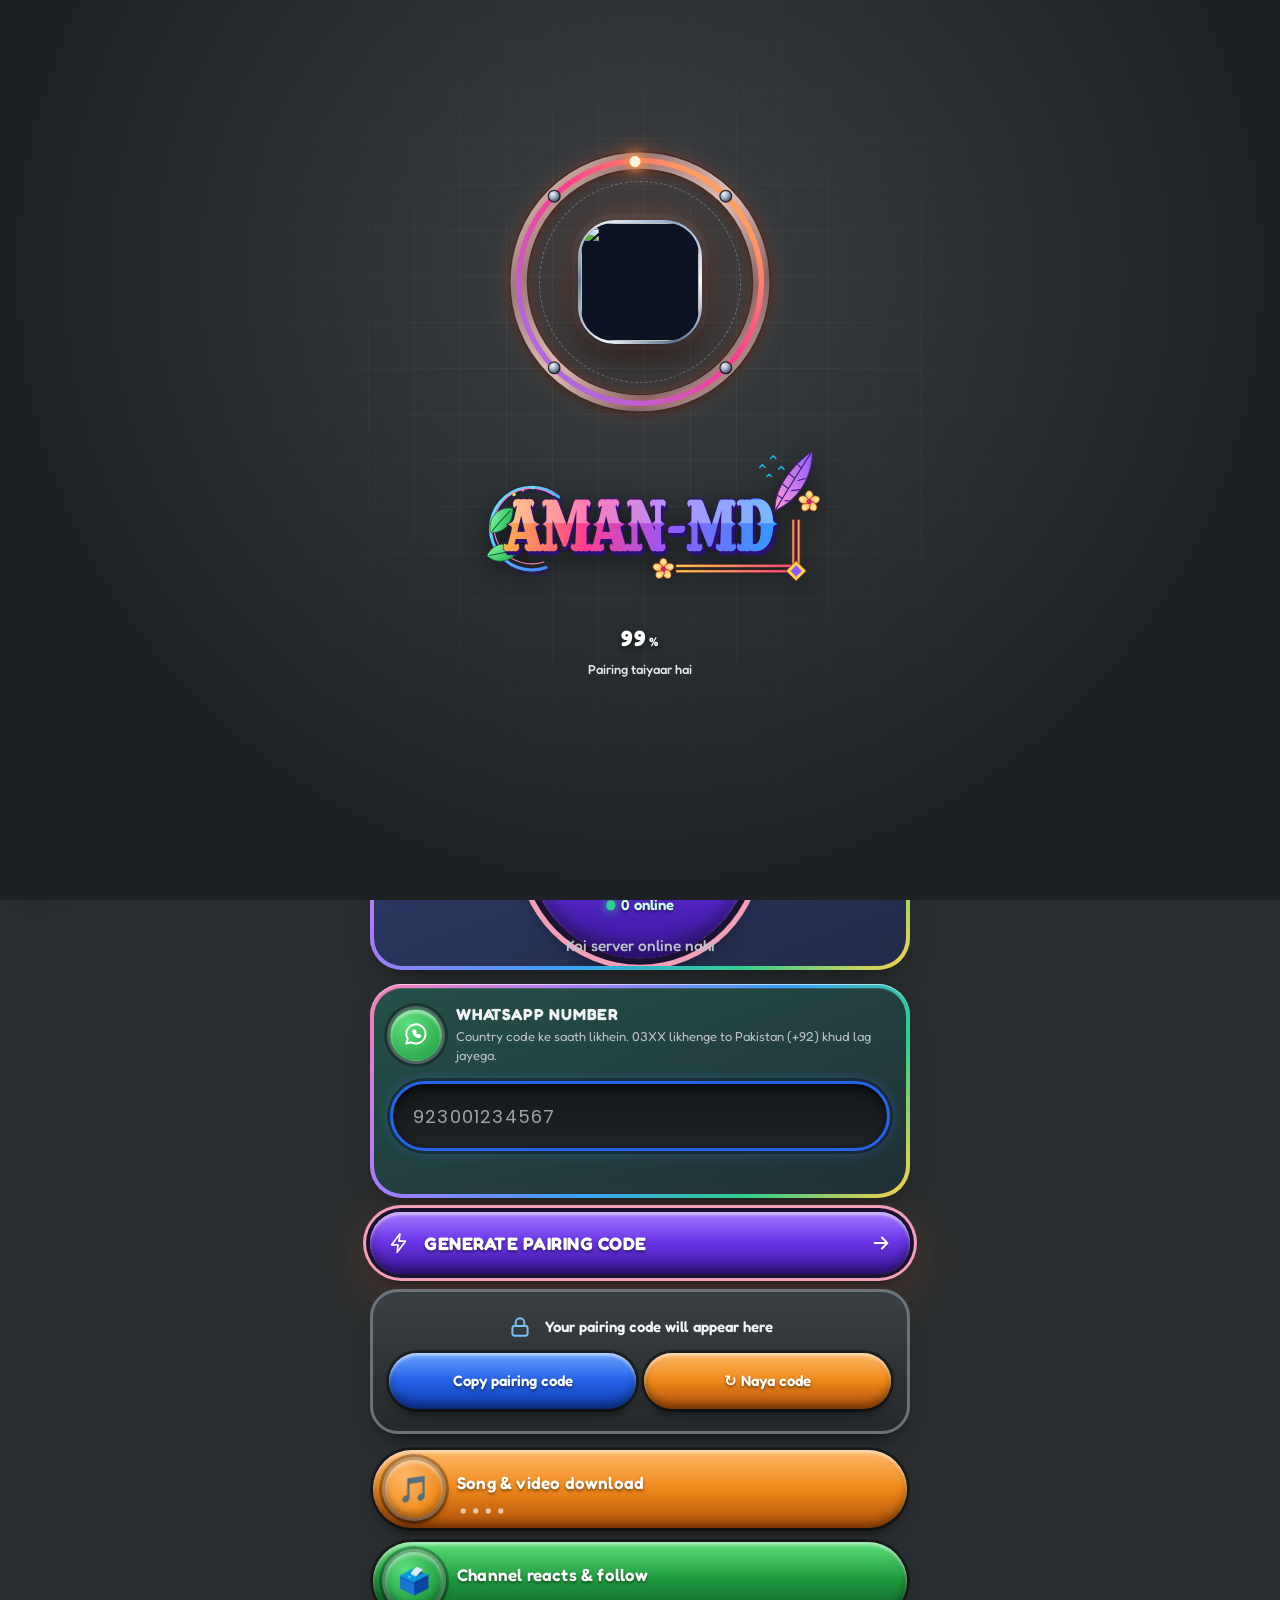
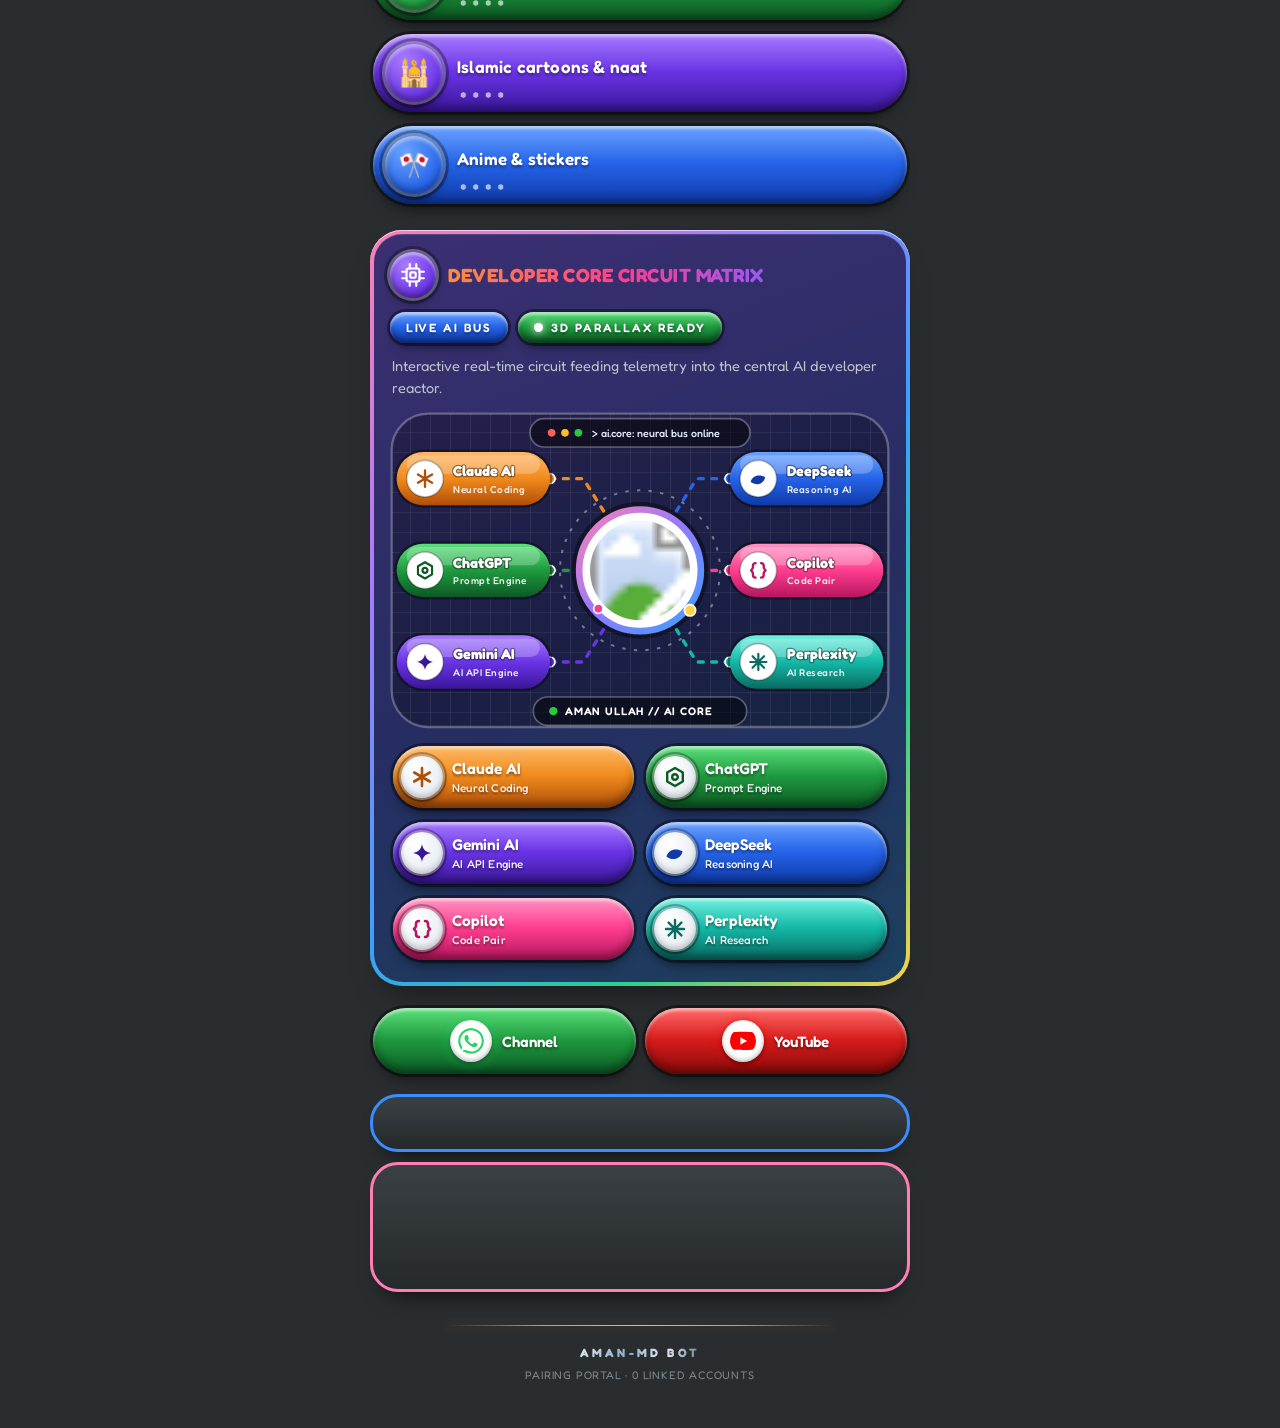
==== commit 0dd65f62: "Uploaded via GitHub Manager" ====
--- a/index.html
+++ b/index.html
@@ -3,19 +3,19 @@
 <head>
 <meta charset="UTF-8">
 <meta name="viewport" content="width=device-width, initial-scale=1, viewport-fit=cover">
-<meta name="theme-color" content="#12171a">
-<title>AMAN-MD – Copper + Patina Pairing Portal | WhatsApp Bot</title>
-<meta name="description" content="AMAN-MD (AMAN-MD) WhatsApp Bot – apna WhatsApp number link karein pair code se. Server chunein, number likhein, code len. Copper + Patina advanced interface.">
+<meta name="theme-color" content="#2a2d2f">
+<title>AMAN-MD – Pairing Portal | WhatsApp Bot</title>
+<meta name="description" content="AMAN-MD (AMAN-MD) WhatsApp Bot – apna WhatsApp number link karein pair code se. Server chunein, number likhein, code len. Fast and simple pairing.">
 <meta name="keywords" content="AMAN-MD, AMAN-MD bot, AMAN-MD pair code, WhatsApp bot pair code, WhatsApp bot Pakistan, copper patina UI">
 <meta name="robots" content="index, follow, max-image-preview:large">
 <meta name="author" content="AMAN-MD">
 <meta property="og:type" content="website">
 <meta property="og:site_name" content="AMAN-MD">
-<meta property="og:title" content="AMAN-MD – Copper + Patina Pairing Portal">
-<meta property="og:description" content="AMAN-MD WhatsApp Bot: server chunein aur pair code se apna WhatsApp connect karein. Copper + Patina advanced interface.">
+<meta property="og:title" content="AMAN-MD – Pairing Portal">
+<meta property="og:description" content="AMAN-MD WhatsApp Bot: server chunein aur pair code se apna WhatsApp connect karein. Fast and simple pairing.">
 <meta property="og:image" content="https://i.postimg.cc/zfrTVYgS/aman-bot.png">
 <meta name="twitter:card" content="summary">
-<meta name="twitter:title" content="AMAN-MD – Copper + Patina Pairing Portal">
+<meta name="twitter:title" content="AMAN-MD – Pairing Portal">
 <meta name="twitter:description" content="AMAN-MD WhatsApp Bot: server chunein aur pair code se apna WhatsApp connect karein.">
 <meta name="twitter:image" content="https://i.postimg.cc/zfrTVYgS/aman-bot.png">
 <link rel="icon" type="image/png" href="https://i.postimg.cc/wjbSpFRp/aman-bot-favicon.png">
@@ -1101,151 +1101,241 @@
 #pwaBtn{position:fixed;right:14px;bottom:calc(14px + env(safe-area-inset-bottom,0px));z-index:9999;display:none;align-items:center;gap:8px;padding:11px 16px;border:0;border-radius:99px;font:700 13px 'Exo 2',system-ui,sans-serif;color:#1a0c00;background:linear-gradient(135deg,#ffb87a,#ff7a1a);box-shadow:0 8px 28px rgba(255,122,26,.45);cursor:pointer}
 #pwaBtn img{width:20px;height:20px;border-radius:6px}
 </style>
-<style id="copper-skin">
-@import url('https://fonts.googleapis.com/css2?family=Oswald:wght@400;500;600;700&family=Barlow:wght@400;500;600;700&display=swap');
-/* ===== COPPER + PATINA skin (verdigris plates, copper rims, rivets) ===== */
-:root,html[data-theme="light"]{
-  --bg:#12171a;--bg2:#1a2224;--solid:#1b2627;--ink:#0d1213;
-  --card:rgba(24,36,37,.8);--card2:rgba(32,48,48,.85);
-  --steel1:#c98a5e;--steel2:#e3b08a;--steel3:#f3d9c0;
-  --molten:#c8794a;--molten2:#e39a66;--molten3:#f6c47a;
-  --blue:#3d958c;--blue2:#6dc2b6;--cyan:#4fb8a8;--green:#7fe3b0;--red:#ff7a6a;--gold:#f6c47a;
-  --accent:linear-gradient(100deg,#b4673c 0%,#e39a66 50%,#f6c47a 100%);
-  --chrome-accent:linear-gradient(100deg,#f3d9c0,#c98a5e 45%,#f3d9c0 70%,#9a5a36);
-  --btnbg:linear-gradient(135deg,#2f5a58,#234543 45%,#172f2f);
-  --ring:conic-gradient(from 0deg,#3d958c 0 25%,#c8794a 50% 75%,#f6c47a 88%,#3d958c 100%);
-  --line:rgba(214,140,92,.42);--line2:rgba(214,140,92,.16);
-  --text:#f4e6d6;--muted:#cfb197;--dim:#8f7a68;--glow:rgba(227,154,102,.30);
-  --sans:'Barlow',system-ui,-apple-system,'Segoe UI',sans-serif;
-  --tech:'Oswald','Barlow',system-ui,sans-serif;
-  --plate:radial-gradient(circle at 30% 20%,rgba(120,200,185,.16),transparent 60%),repeating-linear-gradient(90deg,rgba(255,255,255,.028) 0 1px,transparent 1px 3px),linear-gradient(150deg,#2b4b49 0%,#213b3a 45%,#17292a 100%);
-  --rim:linear-gradient(135deg,#f0b48a 0%,#b4673c 22%,#7a4126 45%,#d98f62 62%,#a05a35 80%,#e8a97c 100%);
-  --metal-plate:var(--plate);
-  --metal-edge:linear-gradient(180deg,rgba(255,220,190,.35),rgba(200,120,70,.08) 40%,rgba(0,0,0,.3));
-}
-body,html[data-theme="light"] body{
-  background:
-    radial-gradient(ellipse 70% 40% at 20% 8%,rgba(61,149,140,.28),transparent 65%),
-    radial-gradient(ellipse 60% 40% at 90% 30%,rgba(200,121,74,.18),transparent 60%),
-    radial-gradient(ellipse 90% 50% at 50% 105%,rgba(90,50,30,.35),transparent 70%),
-    linear-gradient(180deg,#0f1517 0%,#162022 45%,#0e1415 100%);
-}
-body:before{background-image:radial-gradient(rgba(214,140,92,.5) 1px,transparent 1.6px);background-size:28px 28px;opacity:.12}
-.blob.b1{background:#3d958c}.blob.b2{background:#c8794a}.blob.b3{background:#6a3d28}
-.blob{opacity:.28}
-/* panels: copper frame + verdigris plate + rivets */
-.cut,.cut.hero{background:var(--rim);animation:rise .7s cubic-bezier(.2,.8,.2,1) both;padding:3px;
-  box-shadow:0 26px 50px -30px #000,0 0 0 1px rgba(0,0,0,.6),inset 0 1px 0 rgba(255,225,200,.5)}
-.cut>.in,.cut.hero>.in{background:var(--plate);
-  box-shadow:inset 0 0 0 1px rgba(0,0,0,.55),inset 0 2px 10px rgba(0,0,0,.5),inset 0 -1px 0 rgba(255,210,170,.14)}
-html[data-theme="light"] .cut.hero>.in{background:var(--plate)}
-.cut>.in:before,.cut>.in:after{width:9px;height:9px;top:8px;
-  background:radial-gradient(circle at 35% 30%,#ffd9b8,#c8794a 50%,#4a2615 100%);
-  box-shadow:0 0 0 1px rgba(0,0,0,.65),0 1px 1px rgba(255,220,190,.25)}
-.cut.hero .in:before{background-image:radial-gradient(rgba(246,196,122,.22) 1px,transparent 1.7px);-webkit-mask-image:none;mask-image:none;width:auto;height:auto;border-radius:0;box-shadow:none;top:0;left:0}
-.cut.hero .in:after{background:linear-gradient(180deg,transparent,rgba(246,196,122,.07),transparent);width:auto;border-radius:0;box-shadow:none;top:0}
-/* round knurled buttons */
-.tool{border:3px solid transparent;border-radius:50%;
-  background:radial-gradient(circle at 35% 25%,#3c6a66,#1f3b3a 70%) padding-box,var(--rim) border-box;
-  color:var(--molten3);text-shadow:0 0 8px rgba(246,196,122,.7);
-  box-shadow:0 0 0 2px #5a321d,0 6px 12px -4px #000,inset 0 2px 5px rgba(0,0,0,.55),inset 0 -1px 0 rgba(255,220,190,.2)}
-.tool:hover{border-color:transparent;box-shadow:0 0 0 2px #5a321d,0 0 14px var(--glow),inset 0 2px 5px rgba(0,0,0,.55)}
-.tool svg{filter:drop-shadow(0 0 4px rgba(246,196,122,.6))}
-/* main button: engraved plate, gold glowing icon */
-.btn{border-radius:0;color:var(--molten3);letter-spacing:2.5px;font-weight:600;
-  background:linear-gradient(180deg,rgba(255,255,255,.08),transparent 40%),linear-gradient(135deg,#34625f,#22403f 50%,#162b2b);
-  text-shadow:0 -1px 0 rgba(0,0,0,.7),0 0 12px rgba(246,196,122,.55);
-  box-shadow:inset 0 0 0 2px #c8794a,inset 0 0 0 4px #5a321d,inset 0 3px 8px rgba(0,0,0,.45);
-  filter:drop-shadow(0 12px 18px rgba(0,0,0,.55));animation:none}
-.btn:before{background:repeating-linear-gradient(90deg,rgba(255,255,255,.035) 0 1px,transparent 1px 3px)}
-.btn:after{background:linear-gradient(100deg,transparent 30%,rgba(246,196,122,.28),transparent 70%)}
-.btn:hover{filter:brightness(1.12) drop-shadow(0 12px 22px rgba(200,121,74,.4))}
-.btn svg{stroke:var(--molten3);filter:drop-shadow(0 0 6px rgba(246,196,122,.9))}
-/* number slot: recessed with copper lip */
-.field{background:linear-gradient(180deg,#0e1a1a,#142524);border:3px solid transparent;border-radius:14px;
-  background:linear-gradient(180deg,#0c1717,#142626) padding-box,var(--rim) border-box;
-  box-shadow:inset 0 4px 10px rgba(0,0,0,.7),0 1px 0 rgba(255,220,190,.2)}
-.field:focus-within{border-color:transparent;box-shadow:inset 0 4px 10px rgba(0,0,0,.7),0 0 0 4px var(--glow)}
-.field input{color:var(--molten3);font-family:var(--tech);letter-spacing:2px}
-/* coins, chips, small plates */
-.st .n{border:2px solid #c8794a;background:radial-gradient(circle at 35% 25%,#3c6a66,#1b3332);box-shadow:0 0 0 2px #4a2615,inset 0 1px 3px rgba(0,0,0,.5);color:var(--text)}
-.st.on .n,.st.done .n{background:radial-gradient(circle at 35% 25%,#f6c47a,#c8794a);color:#2a1408;box-shadow:0 0 0 2px #4a2615,0 0 14px var(--glow)}
-.sl.on{box-shadow:0 0 8px var(--molten)}
-.chip,.srv,.feat,.pill,.copy,.timer,.res,.success,.howto,.faq,.about,.modal-card,.srv-head{
-  background:var(--plate);border:2px solid #b4673c;
-  box-shadow:0 0 0 1px #3a1d0f,inset 0 1px 0 rgba(255,220,190,.22),inset 0 -2px 8px rgba(0,0,0,.4),0 8px 16px -10px #000}
-.copy,.pill{color:var(--molten3);text-shadow:0 0 8px rgba(246,196,122,.5);font-family:var(--tech);letter-spacing:1px}
-.srv-head:hover,.srv:hover,.copy:hover,.pill:hover{border-color:var(--molten2);box-shadow:0 0 0 3px var(--glow),inset 0 -2px 8px rgba(0,0,0,.4)}
-.srv-ico{border-radius:50%;border:3px solid #c8794a;background:radial-gradient(circle at 35% 25%,#3c6a66,#1b3332);box-shadow:0 0 0 2px #4a2615,inset 0 2px 5px rgba(0,0,0,.5)}
-.srv-ico svg{stroke:var(--molten3);filter:drop-shadow(0 0 4px rgba(246,196,122,.6))}
-/* type: stamped metal headings */
-h1.rizo,.logo-text h1,.ld-name{font-family:var(--tech);font-weight:700;letter-spacing:3px;
-  background:linear-gradient(180deg,#ffe2c4 0%,#d98f62 45%,#8a4a2a 55%,#f0b48a 100%);-webkit-background-clip:text;background-clip:text;color:transparent;
-  filter:drop-shadow(0 2px 0 rgba(0,0,0,.6))}
-h1.rizo b,.logo-text h1 b{background:linear-gradient(180deg,#b6f0e4,#4fb8a8 50%,#2a6f66);-webkit-background-clip:text;background-clip:text;color:transparent}
-.big,.slogan,.tag{font-family:var(--tech)}
-.av-photo{border:4px solid #c8794a;box-shadow:0 0 0 3px #4a2615,0 0 24px var(--glow),inset 0 0 12px rgba(0,0,0,.6)}
-.av-ring{border-color:rgba(246,196,122,.55)}
-/* loader */
-#boot{background:radial-gradient(ellipse at 50% 30%,#1e3434,#0d1314 70%)}
-.ld-btn{font-family:var(--tech);color:var(--molten3);background:var(--plate);border:2px solid #c8794a}
-#ldG stop:nth-child(1){stop-color:#4fb8a8}#ldG stop:nth-child(2){stop-color:#c8794a}#ldG stop:nth-child(3){stop-color:#f6c47a}
-#ldIron stop{stop-color:#c98a5e}#ldIron stop:nth-child(2n){stop-color:#7a4126}
-#ldBolt stop:nth-child(1){stop-color:#ffd9b8}#ldBolt stop:nth-child(2){stop-color:#c8794a}#ldBolt stop:nth-child(3){stop-color:#4a2615}
-#pwaBtn{color:#2a1408;background:linear-gradient(135deg,#f6c47a,#c8794a);box-shadow:0 0 0 2px #4a2615,0 8px 18px -6px #000}
-</style>
-<style id="orbit-servers">
-/* ===== SERVERS: big hub button, servers fan out around it ===== */
+<style id="candy-skin">
+@import url('https://fonts.googleapis.com/css2?family=Fredoka:wght@400;500;600;700&display=swap');
+/* ===== GLOSSY 3D PILL skin (candy buttons, raised knobs, 4 dots) ===== */
+:root{--sans:'Fredoka','Nunito',system-ui,sans-serif;--tech:'Fredoka',system-ui,sans-serif;--mono:'Fredoka',ui-monospace,monospace;
+  --bg:#2a2d2f;--text:#f2f4f6;--muted:#bcc3c9;--dim:#7f888f;--line:rgba(255,255,255,.18);--line2:rgba(255,255,255,.1);
+  --pn1:#3a4044;--pn2:#25292c;--bezel:#6b7378;--glow:rgba(255,255,255,.25);
+  --molten:#ff9a3d;--molten2:#ffb15c;--molten3:#ffd24a;--blue:#3aa0ff;--blue2:#7cc4ff;--cyan:#4fd8e8;--green:#2ecf8f;--red:#ff6a5a;
+  --accent:linear-gradient(100deg,#ff7fb5,#8f7bff 55%,#4d8dff)}
+html[data-theme="light"]{--bg:#e2e5e9;--text:#23282c;--muted:#59636b;--dim:#8b949b;--line:rgba(0,0,0,.2);--line2:rgba(0,0,0,.1);
+  --pn1:#ffffff;--pn2:#e8ebee;--bezel:#b4bbc1;--glow:rgba(0,0,0,.15);--molten3:#c27800;--blue2:#1f6fd0;--green:#12945f}
+body,html[data-theme="light"] body{background:radial-gradient(ellipse 80% 40% at 50% -5%,rgba(255,255,255,.07),transparent 70%),var(--bg)}
+html[data-theme="light"] body{background:radial-gradient(ellipse 80% 40% at 50% -5%,rgba(255,255,255,.9),transparent 70%),var(--bg)}
+body:before,.blob{opacity:0!important}
+/* palette sets */
+.feat:nth-child(4n+1),.srv-box .srv:nth-child(7n+1),.chip:nth-child(3n+1),.copy:nth-child(2){--c1:#ffb866;--c2:#f08a1c;--c3:#b04e08}
+.feat:nth-child(4n+2),.srv-box .srv:nth-child(7n+2),.chip:nth-child(3n+2),.iron-pill{--c1:#5be07a;--c2:#1f9a3f;--c3:#0c5a24}
+.feat:nth-child(4n+3),.srv-box .srv:nth-child(7n+3),.chip:nth-child(3n),.srv-head,.btn{--c1:#a77bff;--c2:#6a34e6;--c3:#3a1699}
+.feat:nth-child(4n+4),.srv-box .srv:nth-child(7n+4),.copy:nth-child(1),.tool:nth-child(2){--c1:#6aa2ff;--c2:#2563e8;--c3:#0f3aa8}
+.srv-box .srv:nth-child(7n+5),.tool:nth-child(1),.st.on{--c1:#ff93c2;--c2:#ff3d8f;--c3:#b8165f}
+.srv-box .srv:nth-child(7n+6),.yt-pill{--c1:#ff6a6a;--c2:#d81c1c;--c3:#8a0a0a}
+.srv-box .srv:nth-child(7n),.tool:nth-child(3){--c1:#ffe070;--c2:#f2b100;--c3:#a97200}
+/* panels */
+.cut,.cut.hero{clip-path:none!important;border-radius:32px;padding:3px;background:linear-gradient(180deg,var(--bezel),rgba(0,0,0,.35))!important;
+  box-shadow:0 18px 30px -18px #000;animation:rise .6s both}
+.cut>.in,.cut.hero>.in{border-radius:29px;background:linear-gradient(180deg,var(--pn1),var(--pn2))!important;box-shadow:inset 0 1px 0 rgba(255,255,255,.12)}
+.cut>.in:before,.cut>.in:after,.cut.hero .in:before,.cut.hero .in:after{display:none}
+.res,.howto,.faq,.about,.modal-card,.timer,.success{background:linear-gradient(180deg,var(--pn1),var(--pn2))!important;color:var(--text);
+  border:3px solid var(--bezel)!important;border-radius:28px!important;clip-path:none!important;box-shadow:0 14px 24px -16px #000!important}
+.howto{border-color:#8d6bf0!important}.faq{border-color:#3a8cff!important}.about{border-color:#ff7fb5!important}
+.howto h2,.about h2,.faq summary{font-family:var(--tech);font-weight:600;color:var(--text)}
+.howto em,.faq em{font-style:normal;color:var(--molten3);font-weight:600}
+/* glossy pill base */
+.feat,.btn,.pill,.copy,.chip,.srv-head,.st .n,.tool,.srv-box .srv{
+  background:linear-gradient(180deg,var(--c1) 0%,var(--c2) 48%,var(--c3) 100%)!important;color:#fff!important;
+  border:0!important;text-shadow:0 2px 3px rgba(0,0,0,.45);
+  box-shadow:0 0 0 3px rgba(0,0,0,.4),inset 0 3px 3px rgba(255,255,255,.5),inset 0 -5px 8px rgba(0,0,0,.35),0 10px 16px -8px rgba(0,0,0,.75)!important}
+.feat,.btn,.pill,.copy,.chip{border-radius:999px!important;clip-path:none!important}
+/* feature rows: raised round knob + label + 4 dots */
+.features{display:grid;grid-template-columns:1fr;gap:14px}
+.feat{position:relative;display:flex;align-items:center;gap:14px;min-height:78px;padding:10px 18px 10px 12px}
+.feat>span{flex:0 0 58px;height:58px;display:grid;place-items:center;font-size:26px;border-radius:50%;text-shadow:none;
+  background:radial-gradient(circle at 35% 28%,var(--c1),var(--c2) 70%)!important;
+  box-shadow:0 0 0 3px rgba(255,255,255,.28),0 0 0 6px rgba(0,0,0,.3),inset 0 3px 4px rgba(255,255,255,.55),inset 0 -4px 7px rgba(0,0,0,.35),0 5px 8px rgba(0,0,0,.5)}
+.feat>b{font:600 17px var(--sans);letter-spacing:.2px;margin-bottom:12px}
+.feat:after{content:"";position:absolute;left:84px;bottom:14px;width:50px;height:6px;background:radial-gradient(circle,rgba(255,255,255,.7) 2.4px,transparent 3px) 0 0/12.5px 6px repeat-x;opacity:.9}
+/* top tools, steps */
+.tool{border-radius:50%!important;font:700 14px var(--sans);display:grid;place-items:center}
+.tool svg{filter:none;stroke:#fff}
+.st .n{font-weight:700;color:#fff!important;--c1:#8b949b;--c2:#5d666c;--c3:#343a3e}
+.st.on .n,.st.done .n{--c1:#ff93c2;--c2:#ff3d8f;--c3:#b8165f}
+.st{color:var(--text)}.sl{background:var(--line)}.sl.on{background:#ff3d8f;box-shadow:0 0 8px #ff3d8f}
+.chip{display:flex;flex-direction:column;align-items:center;padding:8px 10px}
+.chip b{font-weight:700;color:#fff}.chip span{color:rgba(255,255,255,.9);font-size:11px}
+/* hero type */
+h1.rizo,.logo-text h1,.ld-name{font-family:var(--tech);font-weight:700;letter-spacing:2px;
+  background:linear-gradient(180deg,#fff 0%,#ffd0ea 45%,#ff8fc7 100%);-webkit-background-clip:text;background-clip:text;color:transparent;filter:drop-shadow(0 3px 0 rgba(0,0,0,.35))}
+h1.rizo b,.logo-text h1 b{background:linear-gradient(180deg,#d6f6ff,#4fd8e8 55%,#2a8ee0);-webkit-background-clip:text;background-clip:text;color:transparent}
+html[data-theme="light"] h1.rizo,html[data-theme="light"] .logo-text h1{background:linear-gradient(180deg,#ff7fb5,#d4286f);-webkit-background-clip:text;background-clip:text;filter:drop-shadow(0 2px 0 rgba(255,255,255,.8))}
+.tag,.slogan,.big{font-family:var(--tech);color:var(--muted)}
+.av-photo{border:4px solid #fff;box-shadow:0 0 0 4px #ff3d8f,0 0 0 8px rgba(0,0,0,.35),0 12px 20px rgba(0,0,0,.5)}
+/* number slot + generate */
+.field{border-radius:999px;border:3px solid #2563e8!important;background:linear-gradient(180deg,#14171a,#1f2427)!important;
+  box-shadow:0 0 0 3px rgba(0,0,0,.4),inset 0 4px 8px rgba(0,0,0,.7),0 0 14px rgba(58,140,255,.45)!important}
+.field input{color:#fff;font-family:var(--tech);font-weight:600;letter-spacing:2px}
+.wa{border-radius:50%;background:radial-gradient(circle at 35% 28%,#5be07a,#1f9a3f)!important;box-shadow:0 0 0 3px rgba(255,255,255,.25),0 0 0 6px rgba(0,0,0,.3),inset 0 3px 3px rgba(255,255,255,.5)}
+.wa svg{stroke:#fff}
+.btn{min-height:68px;font:600 18px var(--sans);letter-spacing:.5px;animation:none!important;
+  box-shadow:0 0 0 4px #1a1230,0 0 0 7px #f4a0b8,inset 0 3px 3px rgba(255,255,255,.5),inset 0 -6px 10px rgba(0,0,0,.35),0 14px 20px -8px rgba(0,0,0,.8)!important}
+.btn:before{display:none}.btn svg{stroke:#fff;filter:none}
+.copy,.pill{font:600 15px var(--sans);display:inline-flex;align-items:center;justify-content:center;gap:10px;min-height:56px}
+.pill svg{width:26px;height:26px;padding:8px;box-sizing:content-box;background:#fff;border-radius:50%;box-shadow:inset 0 -2px 4px rgba(0,0,0,.25),0 3px 5px rgba(0,0,0,.4)}
+.pill span{letter-spacing:.3px}
+/* ===== SERVERS: big hub, discs fan out around it ===== */
 .srv-box .in{container-type:inline-size;position:relative;display:block;padding:0;height:auto;aspect-ratio:1}
 .srv-box:not(.open) .in{aspect-ratio:auto;height:238px}
 .srv-box .srv-head{position:absolute;left:50%;top:50%;transform:translate(-50%,-50%);z-index:3;width:42cqw;height:42cqw;padding:0;
-  display:flex;flex-direction:column;align-items:center;justify-content:center;gap:1.2cqw;text-align:center;border-radius:50%;
-  border:2cqw solid transparent;
-  background:radial-gradient(circle at 35% 25%,rgba(120,200,185,.28),transparent 60%),linear-gradient(150deg,#2f5654,#1d3433 60%,#132323) padding-box,var(--rim) border-box;
-  box-shadow:0 0 0 .8cqw #3a1d0f,0 3cqw 5cqw -2cqw #000,inset 0 1cqw 3cqw rgba(0,0,0,.55),inset 0 -.5cqw 1cqw rgba(255,220,190,.2);
-  transition:box-shadow .25s,transform .2s}
-.srv-box .srv-head:hover{box-shadow:0 0 0 .8cqw #3a1d0f,0 0 5cqw var(--glow),inset 0 1cqw 3cqw rgba(0,0,0,.55)}
-.srv-box .srv-head:active{transform:translate(-50%,-50%) scale(.96)}
+  display:flex;flex-direction:column;align-items:center;justify-content:center;gap:1.2cqw;text-align:center;border-radius:50%!important;
+  box-shadow:0 0 0 1.2cqw #1a1230,0 0 0 2.2cqw #f4a0b8,inset 0 1.2cqw 1.4cqw rgba(255,255,255,.5),inset 0 -2cqw 3cqw rgba(0,0,0,.35),0 3cqw 5cqw -2cqw #000!important;
+  transition:transform .2s,filter .2s}
+.srv-box .srv-head:hover{filter:brightness(1.1)}.srv-box .srv-head:active{transform:translate(-50%,-50%) scale(.96)}
 .srv-box .srv-ico,.srv-box .chev{display:none}
 .hub-t{font-family:var(--tech);line-height:1.1;text-transform:uppercase}
-.hub-t b{display:block;font-size:6cqw;font-weight:700;letter-spacing:.3cqw;color:#ff9a6a;text-shadow:0 .3cqw 0 rgba(0,0,0,.6),0 0 2cqw rgba(255,154,106,.4)}
-.hub-t i{display:block;font-style:normal;font-size:4.6cqw;font-weight:500;letter-spacing:.9cqw;color:var(--text)}
+.hub-t b{display:block;font-size:6.4cqw;font-weight:700;letter-spacing:.3cqw;color:#fff}
+.hub-t i{display:block;font-style:normal;font-size:4.8cqw;font-weight:500;letter-spacing:.9cqw;color:#e9deff}
 .srv-box .srv-t{flex:none;text-align:center;max-width:90%}
-.srv-box .srv-t b{font:500 3.1cqw var(--tech);color:var(--molten3);letter-spacing:.2cqw}
-.srv-box .srv-t small{font:500 2.5cqw var(--tech);margin-top:.2cqw;color:var(--muted)}
-.srv-box .online{font:600 2.7cqw var(--tech);gap:1cqw}
-.srv-box .online i{width:1.8cqw;height:1.8cqw}
+.srv-box .srv-t b{font:600 3.2cqw var(--tech);color:#fff}
+.srv-box .srv-t small{font:500 2.6cqw var(--tech);margin-top:.2cqw;color:#e0d4ff}
+.srv-box .online{font:600 2.8cqw var(--tech);gap:1cqw;color:#c9ffe4}.srv-box .online i{width:1.8cqw;height:1.8cqw}
 .srv-box .grid{display:block;position:absolute;inset:0;margin:0;padding:0;max-height:none;overflow:visible;pointer-events:none;animation:none}
-.srv-box .srv{--a:calc(var(--i,0)*360deg/var(--n,1));--rc:#ff9a3d;
-  position:absolute;left:50%;top:50%;width:19cqw;height:19cqw;margin:0;padding:0 .6cqw;border-radius:50%;
+.srv-box .srv{--a:calc(var(--i,0)*360deg/var(--n,1));
+  position:absolute;left:50%;top:50%;width:19cqw;height:19cqw;margin:0;padding:0 .6cqw;border-radius:50%!important;
   display:flex;flex-direction:column;align-items:center;justify-content:center;gap:.5cqw;text-align:center;
-  border:1.2cqw solid var(--rc);
-  background:radial-gradient(circle at 35% 25%,rgba(150,220,205,.22),transparent 60%),linear-gradient(150deg,#2b4b49,#182b2b);
-  box-shadow:0 0 0 .7cqw #b4673c,0 0 0 1.1cqw #3a1d0f,0 1.6cqw 2.6cqw -1cqw #000,inset 0 .6cqw 1.6cqw rgba(0,0,0,.5);
+  background:radial-gradient(circle at 35% 25%,var(--c1),var(--c2) 58%,var(--c3))!important;
+  box-shadow:0 0 0 1cqw rgba(0,0,0,.4),inset 0 .8cqw 1cqw rgba(255,255,255,.55),inset 0 -1.4cqw 2cqw rgba(0,0,0,.35),0 1.6cqw 2.4cqw -1cqw #000!important;
   transform:translate(-50%,-50%) scale(.2);opacity:0;pointer-events:none;
-  transition:left .5s cubic-bezier(.2,.9,.3,1.15),top .5s cubic-bezier(.2,.9,.3,1.15),transform .5s,opacity .3s,box-shadow .2s;
-  transition-delay:calc(var(--i,0)*28ms)}
-.srv-box .srv:nth-child(6n+2){--rc:#2ecf8f}.srv-box .srv:nth-child(6n+3){--rc:#e0399b}
-.srv-box .srv:nth-child(6n+4){--rc:#8d6bf0}.srv-box .srv:nth-child(6n+5){--rc:#3aa0ff}.srv-box .srv:nth-child(6n+6){--rc:#a9b4bb}
+  transition:left .5s cubic-bezier(.2,.9,.3,1.15),top .5s cubic-bezier(.2,.9,.3,1.15),transform .5s,opacity .3s;transition-delay:calc(var(--i,0)*28ms)}
 .srv-box.open .srv{left:calc(50% + 38%*sin(var(--a)));top:calc(50% - 38%*cos(var(--a)));transform:translate(-50%,-50%);opacity:1;pointer-events:auto}
 .srv-box.open .srv:hover{transform:translate(-50%,-50%) scale(1.09);transition-delay:0s}
 .srv-box .srv:after{content:"";position:absolute;left:50%;top:50%;width:0;height:0;
-  border-left:1.7cqw solid transparent;border-right:1.7cqw solid transparent;border-bottom:3cqw solid var(--rc);
-  transform:translate(-50%,-50%) rotate(calc(var(--a) + 180deg)) translateY(-13.4cqw);filter:drop-shadow(0 .3cqw .3cqw rgba(0,0,0,.6))}
-.srv-box .srv .si{position:static;width:4.8cqw;height:4.8cqw;margin:0;stroke:var(--rc);filter:drop-shadow(0 0 1cqw var(--rc))}
+  border-left:1.7cqw solid transparent;border-right:1.7cqw solid transparent;border-bottom:3cqw solid var(--c2);
+  transform:translate(-50%,-50%) rotate(calc(var(--a) + 180deg)) translateY(-13.4cqw);filter:drop-shadow(0 .3cqw .3cqw rgba(0,0,0,.5))}
+.srv-box .srv .si{position:static;width:4.8cqw;height:4.8cqw;margin:0;stroke:#fff;filter:none}
 .srv-box .srv .r,.srv-box .srv .bars{display:none}
-.srv-box .srv b{font:600 2.9cqw var(--tech);letter-spacing:.1cqw;color:var(--text);text-transform:uppercase}
-.srv-box .srv .cap{font:500 2.5cqw var(--tech);color:var(--muted)}
-.srv-box .srv .badge{position:static;font:600 2.2cqw var(--tech);color:var(--red);padding:0;background:none;border:0}
-.srv-box .srv.dis{opacity:.45;filter:grayscale(.6)}
-.srv-box.open .srv.dis{opacity:.45}
-.srv-box .srv.dis .cap{display:none}
-.srv-box .srv.sel{background:radial-gradient(circle at 35% 25%,color-mix(in srgb,var(--rc) 55%,#fff 10%),color-mix(in srgb,var(--rc) 35%,#182b2b));
-  box-shadow:0 0 0 .7cqw var(--gold),0 0 0 1.1cqw #3a1d0f,0 0 4cqw var(--rc),inset 0 .6cqw 1.6cqw rgba(0,0,0,.35)}
-.srv-box .srv.sel b,.srv-box .srv.sel .cap{color:#fff}
+.srv-box .srv b{font:600 2.9cqw var(--tech);color:#fff;text-transform:uppercase}
+.srv-box .srv .cap{font:500 2.5cqw var(--tech);color:rgba(255,255,255,.88)}
+.srv-box .srv .badge{position:static;font:600 2.2cqw var(--tech);color:#fff;padding:0;background:none;border:0}
+.srv-box .srv.dis{opacity:.5;filter:grayscale(.7)}.srv-box.open .srv.dis{opacity:.5}.srv-box .srv.dis .cap{display:none}
+.srv-box .srv.sel{box-shadow:0 0 0 .9cqw #fff,0 0 0 1.8cqw var(--c2),0 0 4cqw var(--c2),inset 0 .8cqw 1cqw rgba(255,255,255,.55),inset 0 -1.4cqw 2cqw rgba(0,0,0,.3)!important}
 .srv-box .srv-note{position:absolute;left:4cqw;right:4cqw;bottom:2cqw;margin:0;font:500 2.9cqw var(--tech);color:var(--muted);z-index:3}
 .srv-box.open .srv-note{display:none}
 @media (prefers-reduced-motion:reduce){.srv-box .srv{transition:none}}
+/* loader */
+#boot{background:radial-gradient(ellipse at 50% 30%,#3a4044,#1e2123 70%)}
+#ldG stop:nth-child(1){stop-color:#8f7bff}#ldG stop:nth-child(2){stop-color:#ff3d8f}#ldG stop:nth-child(3){stop-color:#ffd24a}
+.ld-btn{font-family:var(--tech);color:#fff;border:0;border-radius:999px;background:linear-gradient(180deg,#a77bff,#6a34e6 50%,#3a1699);box-shadow:0 0 0 3px #f4a0b8,inset 0 3px 3px rgba(255,255,255,.5)}
+#pwaBtn{color:#fff;border-radius:999px;background:linear-gradient(180deg,#ff93c2,#ff3d8f 50%,#b8165f);box-shadow:0 0 0 3px rgba(0,0,0,.4),inset 0 3px 3px rgba(255,255,255,.5)}
+/* number field: always light text on the dark slot (both themes) */
+#number,html[data-theme="light"] #number{color:#fff!important;-webkit-text-fill-color:#fff;caret-color:#ffd24a;padding:17px 20px}
+#number::placeholder,html[data-theme="light"] #number::placeholder{color:#9aa4ab!important;-webkit-text-fill-color:#9aa4ab;opacity:1}
+html[data-theme="light"] .field{background:linear-gradient(180deg,#14171a,#1f2427)!important}
+.field:focus-within{box-shadow:0 0 0 3px rgba(0,0,0,.4),inset 0 4px 8px rgba(0,0,0,.7),0 0 20px rgba(58,140,255,.8)!important}
+.field.bad{border-color:#ff4d4d!important}
+#number:-webkit-autofill{-webkit-text-fill-color:#fff;-webkit-box-shadow:0 0 0 40px #1b2023 inset}
+</style>
+<style id="pk-clock-css">
+/* hero: logo centered above the title */
+.hero-grid{display:grid!important;grid-template-columns:1fr!important;justify-items:center;align-items:center;gap:4px;text-align:center;margin-top:12px}
+.hero-grid .avatar{order:1;--av:clamp(126px,36vw,166px);margin:10px 0}
+.hero-grid .logo-text{order:2;text-align:center}
+.hero-grid .slogan{justify-content:center}
+</style>
+<style id="perf-lite">
+/* smoother on phones: no blur layers, no endless animations */
+.blob,body:before,.av-glow{display:none!important}
+*,*::before,*::after{-webkit-backdrop-filter:none!important;backdrop-filter:none!important}
+.wrap *,.wrap *::before,.wrap *::after{animation-iteration-count:1!important}
+.wrap .spin,.wrap .waiting i{animation-iteration-count:infinite!important}
+h1.rizo,.logo-text h1,.srv-box .srv:after{filter:none!important}
+.faq,.about,.howto{content-visibility:auto;contain-intrinsic-size:auto 220px}
+.avatar,.av-tilt{will-change:auto}
+</style>
+<style id="angel-logo">
+@import url('https://fonts.googleapis.com/css2?family=Rye&display=swap');
+/* AMAN-MD name: decorative western lettering with moon, leaves, feather, flowers and corner frame */
+h1.rizo.angel-h{background:none!important;-webkit-background-clip:border-box!important;background-clip:border-box!important;
+  -webkit-text-fill-color:initial!important;color:#fff!important;filter:none!important;
+  font-size:0;line-height:0;margin:0 auto;width:min(100%,340px);letter-spacing:0}
+.angel-h svg{display:block;width:100%;height:auto;overflow:visible;--cut:#30353a}
+.angel-h .kt{fill:none;stroke:var(--cut);stroke-width:1.5;stroke-linecap:round}
+.angel-h .kf{fill:var(--cut);stroke:none}
+html[data-theme="light"] h1.rizo.angel-h{color:#23282c!important}
+html[data-theme="light"] .angel-h svg{--cut:#f5f6f8}
+.hero-grid .slogan{letter-spacing:6px;font-size:12px;margin-top:6px}
+</style>
+<style id="colorful">
+/* corners: remove old cut-corner clip, rainbow bezel, tinted colorful panels */
+.cut>.in,.cut.hero>.in{clip-path:none!important;border-radius:28px}
+.cut,.cut.hero{padding:4px;background:linear-gradient(135deg,#ff7fb5,#a77bff 28%,#3aa0ff 55%,#2ecf8f 78%,#ffd24a)!important;box-shadow:0 16px 30px -16px rgba(0,0,0,.6),inset 0 1px 0 rgba(255,255,255,.6)}
+.cut.hero>.in{background:linear-gradient(160deg,#4b2d7d 0%,#2c3572 50%,#1f4d66 100%)!important}
+.cut.srv-box>.in{background:linear-gradient(160deg,#2f3f70,#222a48)!important}
+.cut.num-box>.in{background:linear-gradient(160deg,#25504a,#1f3035)!important}
+html[data-theme="light"] .cut.hero>.in{background:linear-gradient(160deg,#ffe2f0 0%,#e8e0ff 48%,#d3efff 100%)!important}
+html[data-theme="light"] .cut.srv-box>.in{background:linear-gradient(160deg,#e2eaff,#f4f7ff)!important}
+html[data-theme="light"] .cut.num-box>.in{background:linear-gradient(160deg,#dcf7ea,#f3fcf7)!important}
+.cut.hero .in:before{display:block!important;content:"";position:absolute;inset:0;pointer-events:none;opacity:.5;
+  background:radial-gradient(circle at 12% 8%,rgba(255,127,181,.35),transparent 40%),radial-gradient(circle at 92% 90%,rgba(58,160,255,.35),transparent 42%);width:auto;height:auto;border-radius:0;box-shadow:none;-webkit-mask-image:none;mask-image:none}
+/* readable colorful text */
+.brand-mini b,.tag{background:linear-gradient(90deg,#ff3d8f,#8f5bff 55%,#2f9bff);-webkit-background-clip:text;background-clip:text;-webkit-text-fill-color:transparent;color:transparent;font-weight:700}
+.tag{border:0;box-shadow:none;background-color:transparent}
+.tag{display:inline-flex;align-items:center;gap:8px;padding:6px 14px;border-radius:999px;background:rgba(255,255,255,.14)!important;background-image:none!important;-webkit-text-fill-color:initial;color:var(--text);font-weight:600;box-shadow:inset 0 0 0 2px rgba(255,255,255,.3)!important}
+.brand-mini small{color:var(--muted)}
+.big{background:linear-gradient(90deg,#ff8a3d,#ff3d8f 40%,#8f5bff 75%,#2f9bff);-webkit-background-clip:text;background-clip:text;-webkit-text-fill-color:transparent;color:transparent;font-weight:700;letter-spacing:2px}
+.slogan{color:var(--muted)}
+.hero-grid .slogan{font-weight:600}
+</style>
+<style id="pill-loader-fix">
+.features{padding:4px 3px 8px}.links{padding:4px 3px 10px}
+/* loader is always dark: keep its text light in both themes */
+#boot{--text:#f4f6f8;--muted:#d3d9de;--dim:#a2abb3;--line:rgba(255,255,255,.28);color:#f4f6f8}
+#boot .ld-st span{color:#e6eaee}
+#boot .ld-pct,#boot .ld-pct small{color:#fff;text-shadow:0 2px 6px rgba(0,0,0,.6)}
+.ld-logo{width:min(88vw,360px);margin:2px auto 6px;animation:ldin .9s .15s cubic-bezier(.2,.8,.2,1) both}
+.ld-logo svg{display:block;width:100%;height:auto;overflow:visible;filter:drop-shadow(0 6px 14px rgba(0,0,0,.55))}
+</style>
+<style id="circuit-matrix">
+/* Circuit Matrix card — same glossy language as the rest of the site */
+.cut.cm{margin:18px 0}
+.cut.cm>.in{padding:18px 16px 16px;background:linear-gradient(160deg,#3b2f72 0%,#262d62 55%,#1c405e 100%)!important}
+html[data-theme="light"] .cut.cm>.in{background:linear-gradient(160deg,#f3e6ff 0%,#e2ebff 55%,#dcf5ff 100%)!important}
+.cm-head{display:flex;align-items:center;gap:12px}
+.cm-knob{flex:0 0 46px;height:46px;display:grid;place-items:center;border-radius:50%;color:#fff;
+  background:radial-gradient(circle at 35% 28%,#a77bff,#6a34e6 70%,#3a1699);
+  box-shadow:0 0 0 3px rgba(255,255,255,.3),0 0 0 6px rgba(0,0,0,.3),inset 0 3px 3px rgba(255,255,255,.5),inset 0 -4px 6px rgba(0,0,0,.3),0 5px 8px rgba(0,0,0,.45)}
+.cm-knob svg{width:26px;height:26px}
+.cm-head h2{flex:1;margin:0;font:700 19px/1.15 var(--tech);letter-spacing:.5px;text-transform:uppercase;
+  background:linear-gradient(90deg,#ff8a3d,#ff3d8f 40%,#8f5bff 75%,#2f9bff);-webkit-background-clip:text;background-clip:text;-webkit-text-fill-color:transparent;color:transparent}
+.cm-badges{display:flex;flex-wrap:wrap;gap:10px;margin:14px 0 4px}
+.cm-live,.cm-chip{display:inline-flex;align-items:center;gap:8px;padding:8px 16px;border-radius:999px;color:#fff;
+  font:600 12px var(--sans);letter-spacing:2px;text-shadow:0 2px 3px rgba(0,0,0,.45)}
+.cm-live{background:linear-gradient(180deg,#6aa2ff,#2563e8 48%,#0f3aa8);
+  box-shadow:0 0 0 3px rgba(0,0,0,.4),inset 0 3px 3px rgba(255,255,255,.5),inset 0 -4px 6px rgba(0,0,0,.35),0 8px 12px -6px rgba(0,0,0,.7)}
+.cm-chip{background:linear-gradient(180deg,#5be07a,#1f9a3f 48%,#0c5a24);
+  box-shadow:0 0 0 3px rgba(0,0,0,.4),inset 0 3px 3px rgba(255,255,255,.5),inset 0 -4px 6px rgba(0,0,0,.35),0 8px 12px -6px rgba(0,0,0,.7)}
+.cm-chip i{width:9px;height:9px;border-radius:50%;background:#fff;box-shadow:0 0 8px #fff}
+.cm-p{margin:12px 2px 6px;color:var(--muted);font-size:14.5px;line-height:1.55}
+.cm-dia{display:block;width:100%;height:auto;margin:12px 0 16px;overflow:visible}
+.cm-bg{fill:rgba(0,0,0,.3);stroke:rgba(255,255,255,.28);stroke-width:1.4}
+.cm-gl{stroke:rgba(255,255,255,.12)}
+.cm-lab{fill:rgba(0,0,0,.5);stroke:rgba(255,255,255,.3)}
+.cm-orb{stroke:rgba(255,255,255,.4);stroke-width:1.2}
+html[data-theme="light"] .cm-bg{fill:rgba(255,255,255,.65);stroke:rgba(90,60,160,.35)}
+html[data-theme="light"] .cm-gl{stroke:rgba(90,60,160,.14)}
+html[data-theme="light"] .cm-lab{fill:#fff;stroke:rgba(90,60,160,.35)}
+html[data-theme="light"] .cm-orb{stroke:rgba(90,60,160,.4)}
+.cm-dia .cn{font:700 8.6px var(--sans);fill:#fff;paint-order:stroke;stroke:rgba(0,0,0,.4);stroke-width:1.5px}
+.cm-dia .cs2{font:500 6px var(--sans);fill:rgba(255,255,255,.92);letter-spacing:.3px}
+.cm-dia .cs{font:500 5.8px var(--sans);fill:#e8ecff}
+.cm-dia .cn2{font:600 6.6px var(--sans);fill:#fff;letter-spacing:.5px}
+html[data-theme="light"] .cm-dia .cs{fill:#4a3c80}
+html[data-theme="light"] .cm-dia .cn2{fill:#3a1699}
+.cm-flow{animation:cmflow 2.4s linear infinite}
+@keyframes cmflow{to{stroke-dashoffset:-16}}
+.wrap .cm-flow{animation-iteration-count:infinite!important}
+@media (prefers-reduced-motion:reduce){.wrap .cm-flow{animation:none!important}}
+.cm-grid{display:grid;grid-template-columns:1fr 1fr;gap:14px 12px;padding:2px 3px 6px}
+.cm-c{display:flex;align-items:center;gap:9px;min-width:0;min-height:62px;padding:8px 12px 8px 8px;border-radius:999px;color:#fff;
+  background:linear-gradient(180deg,var(--c1),var(--c2) 48%,var(--c3));text-shadow:0 2px 3px rgba(0,0,0,.45);
+  box-shadow:0 0 0 3px rgba(0,0,0,.4),inset 0 3px 3px rgba(255,255,255,.5),inset 0 -5px 8px rgba(0,0,0,.35),0 10px 14px -8px rgba(0,0,0,.75)}
+.cm-i{flex:0 0 42px;height:42px;display:grid;place-items:center;border-radius:50%;color:var(--c3);text-shadow:none;
+  background:radial-gradient(circle at 35% 28%,#fff,#e8edf3 72%);
+  box-shadow:0 0 0 2px rgba(255,255,255,.35),0 0 0 4px rgba(0,0,0,.28),inset 0 -3px 5px rgba(0,0,0,.18),0 4px 6px rgba(0,0,0,.4)}
+.cm-i svg{width:24px;height:24px}
+.cm-t{min-width:0;display:flex;flex-direction:column}
+.cm-t b{font:600 15.5px/1.15 var(--sans);white-space:nowrap;overflow:hidden;text-overflow:ellipsis}
+.cm-t small{margin-top:3px;font:500 11.5px var(--sans);letter-spacing:.2px;color:rgba(255,255,255,.9);white-space:nowrap;overflow:hidden;text-overflow:ellipsis}
 </style>
 </head>
 <body>
@@ -1272,7 +1362,33 @@
     <div class="ld-head" aria-hidden="true"><i></i></div>
     <div class="ld-bezel"><img src="https://i.postimg.cc/zfrTVYgS/aman-bot.png" alt="" width="120" height="120" decoding="async"></div>
   </div>
-  <div class="ld-name">AMAN-MD</div>
+  <div class="ld-logo" role="img" aria-label="AMAN-MD"><svg viewBox="0 0 400 170" role="img" aria-hidden="true" xmlns="http://www.w3.org/2000/svg">
+<defs>
+<linearGradient id="ldTx" x1="0" y1="0" x2="1" y2="0"><stop offset="0" stop-color="#ffb347"/><stop offset=".3" stop-color="#ff3d8f"/><stop offset=".62" stop-color="#8f5bff"/><stop offset="1" stop-color="#2f9bff"/></linearGradient>
+<linearGradient id="ldMn" x1="0" y1="0" x2="1" y2="1"><stop offset="0" stop-color="#6ff3ff"/><stop offset="1" stop-color="#3a7bff"/></linearGradient>
+<linearGradient id="ldLf" x1="0" y1="0" x2="1" y2="1"><stop offset="0" stop-color="#8dffa6"/><stop offset="1" stop-color="#18a850"/></linearGradient>
+<linearGradient id="ldFt" x1="0" y1="1" x2="1" y2="0"><stop offset="0" stop-color="#ff9ad0"/><stop offset="1" stop-color="#8f5bff"/></linearGradient>
+<linearGradient id="ldFr" x1="0" y1="0" x2="1" y2="0"><stop offset="0" stop-color="#ffd24a"/><stop offset="1" stop-color="#ff3d8f"/></linearGradient>
+<radialGradient id="ldFp" cx=".5" cy=".3" r=".8"><stop offset="0" stop-color="#fff2a0"/><stop offset="1" stop-color="#ff9a3d"/></radialGradient>
+<g id="ldFl" fill="url(#ldFp)" stroke="#8a2a10" stroke-width=".6"><ellipse cx="0" cy="-5" rx="3.4" ry="4.4"/><ellipse cx="0" cy="-5" rx="3.4" ry="4.4" transform="rotate(72)"/><ellipse cx="0" cy="-5" rx="3.4" ry="4.4" transform="rotate(144)"/><ellipse cx="0" cy="-5" rx="3.4" ry="4.4" transform="rotate(216)"/><ellipse cx="0" cy="-5" rx="3.4" ry="4.4" transform="rotate(288)"/><circle r="2.2" fill="#d81b6b" stroke="none"/></g>
+<path id="ldLeaf" d="M0 0C8-15 28-15 36-3 26 9 9 11 0 0Z"/>
+<clipPath id="ldTc"><text x="50" y="118" font-family="'Rye','Sancreek','Playfair Display',Georgia,'Times New Roman',serif" font-weight="700" font-size="72" textLength="298" lengthAdjust="spacingAndGlyphs">AMAN-MD</text></clipPath>
+</defs>
+<path d="M109.6 58.8A46 46 0 1 0 95.7 137.2" fill="none" stroke="#2a1070" stroke-width="6" stroke-linecap="round" opacity=".35" transform="translate(1.5 2.5)"/>
+<path d="M109.6 58.8A46 46 0 1 0 95.7 137.2" fill="none" stroke="url(#ldMn)" stroke-width="3.4" stroke-linecap="round"/>
+<path d="M104 57A42 42 0 1 0 93 131" fill="none" stroke="#ff7fb5" stroke-width="1.2" stroke-linecap="round"/>
+<circle cx="60" cy="56" r="2" fill="#ffd24a"/><circle cx="70" cy="51" r="1.7" fill="#ff7fb5"/><circle cx="81" cy="49" r="1.4" fill="#6ff3ff"/>
+<g transform="translate(34 98) rotate(-42)"><use href="#ldLeaf" fill="url(#ldLf)" stroke="#0b6b30" stroke-width=".8"/><path d="M3 0Q18-2 32-3" fill="none" stroke="#0b6b30" stroke-width="1.2" stroke-linecap="round"/></g>
+<g transform="translate(30 124) rotate(-4)"><use href="#ldLeaf" fill="url(#ldLf)" stroke="#0b6b30" stroke-width=".8"/><path d="M3 0Q18-2 32-3" fill="none" stroke="#0b6b30" stroke-width="1.2" stroke-linecap="round"/></g>
+<text x="50" y="118" font-family="'Rye','Sancreek','Playfair Display',Georgia,'Times New Roman',serif" font-weight="700" font-size="72" textLength="298" lengthAdjust="spacingAndGlyphs" fill="#2a1070" transform="translate(2.5 4.5)">AMAN-MD</text>
+<text x="50" y="118" font-family="'Rye','Sancreek','Playfair Display',Georgia,'Times New Roman',serif" font-weight="700" font-size="72" textLength="298" lengthAdjust="spacingAndGlyphs" fill="url(#ldTx)" stroke="#2a1070" stroke-width="1.8" paint-order="stroke">AMAN-MD</text>
+<rect x="50" y="62" width="300" height="26" fill="#fff" opacity=".32" clip-path="url(#ldTc)"/>
+<g transform="translate(350 74) rotate(6)"><path d="M0 0C-3-20 8-46 34-70 38-46 27-16 0 0Z" fill="url(#ldFt)" stroke="#4a1a8a" stroke-width=".9"/><path d="M0 0Q14-30 33-68M7-14l-7-4M12-26l-8-5M18-38l-9-6M24-50l-8-7M10-12l9-1M16-24l9-2M22-36l8-3" fill="none" stroke="#4a1a8a" stroke-width="1.3" stroke-linecap="round"/></g>
+<path d="M333 26l3-3 3 3M345 16l3-3 3 3M354 28l3-3 3 3M341 36l2.5-2.5 2.5 2.5" fill="none" stroke="#19b8e8" stroke-width="1.6" stroke-linecap="round"/>
+<use href="#ldFl" transform="translate(388 64) scale(1.3)"/><use href="#ldFl" transform="translate(226 139) scale(1.3)"/>
+<g fill="url(#ldFr)" stroke="#8a2a10" stroke-width=".5"><rect x="369" y="84" width="2.8" height="57"/><rect x="375" y="84" width="2.8" height="57"/><rect x="240" y="134" width="137" height="2.8"/><rect x="240" y="140" width="137" height="2.8"/></g>
+<g transform="translate(373.5 141) rotate(45)"><rect x="-8" y="-8" width="16" height="16" fill="#ffd24a" stroke="#8a2a10" stroke-width=".8"/><rect x="-4.5" y="-4.5" width="9" height="9" fill="#8f5bff"/></g>
+</svg></div>
   <div class="ld-info">
     <div class="ld-pct"><span id="ldn">0</span><small>%</small></div>
     <div class="ld-st">
@@ -1371,10 +1487,36 @@
 
   <!-- ================= HERO ================= -->
   <section class="cut hero"><div class="in">
-    <div class="tag"><i class="pdot"></i>Copper<i>·</i>Patina<i>·</i>Secure</div>
+    <div class="tag"><i class="pdot"></i>Fast<i>·</i>Glossy<i>·</i>Secure</div>
     <div class="hero-grid" id="heroGrid">
       <div class="logo-text">
-        <h1 class="rizo">AMAN-<b>MD</b></h1>
+        <h1 class="rizo angel-h" aria-label="AMAN-MD"><svg viewBox="0 0 400 170" role="img" aria-hidden="true" xmlns="http://www.w3.org/2000/svg">
+<defs>
+<linearGradient id="pkTx" x1="0" y1="0" x2="1" y2="0"><stop offset="0" stop-color="#ffb347"/><stop offset=".3" stop-color="#ff3d8f"/><stop offset=".62" stop-color="#8f5bff"/><stop offset="1" stop-color="#2f9bff"/></linearGradient>
+<linearGradient id="pkMn" x1="0" y1="0" x2="1" y2="1"><stop offset="0" stop-color="#6ff3ff"/><stop offset="1" stop-color="#3a7bff"/></linearGradient>
+<linearGradient id="pkLf" x1="0" y1="0" x2="1" y2="1"><stop offset="0" stop-color="#8dffa6"/><stop offset="1" stop-color="#18a850"/></linearGradient>
+<linearGradient id="pkFt" x1="0" y1="1" x2="1" y2="0"><stop offset="0" stop-color="#ff9ad0"/><stop offset="1" stop-color="#8f5bff"/></linearGradient>
+<linearGradient id="pkFr" x1="0" y1="0" x2="1" y2="0"><stop offset="0" stop-color="#ffd24a"/><stop offset="1" stop-color="#ff3d8f"/></linearGradient>
+<radialGradient id="pkFp" cx=".5" cy=".3" r=".8"><stop offset="0" stop-color="#fff2a0"/><stop offset="1" stop-color="#ff9a3d"/></radialGradient>
+<g id="pkFl" fill="url(#pkFp)" stroke="#8a2a10" stroke-width=".6"><ellipse cx="0" cy="-5" rx="3.4" ry="4.4"/><ellipse cx="0" cy="-5" rx="3.4" ry="4.4" transform="rotate(72)"/><ellipse cx="0" cy="-5" rx="3.4" ry="4.4" transform="rotate(144)"/><ellipse cx="0" cy="-5" rx="3.4" ry="4.4" transform="rotate(216)"/><ellipse cx="0" cy="-5" rx="3.4" ry="4.4" transform="rotate(288)"/><circle r="2.2" fill="#d81b6b" stroke="none"/></g>
+<path id="pkLeaf" d="M0 0C8-15 28-15 36-3 26 9 9 11 0 0Z"/>
+<clipPath id="pkTc"><text x="50" y="118" font-family="'Rye','Sancreek','Playfair Display',Georgia,'Times New Roman',serif" font-weight="700" font-size="72" textLength="298" lengthAdjust="spacingAndGlyphs">AMAN-MD</text></clipPath>
+</defs>
+<path d="M109.6 58.8A46 46 0 1 0 95.7 137.2" fill="none" stroke="#2a1070" stroke-width="6" stroke-linecap="round" opacity=".35" transform="translate(1.5 2.5)"/>
+<path d="M109.6 58.8A46 46 0 1 0 95.7 137.2" fill="none" stroke="url(#pkMn)" stroke-width="3.4" stroke-linecap="round"/>
+<path d="M104 57A42 42 0 1 0 93 131" fill="none" stroke="#ff7fb5" stroke-width="1.2" stroke-linecap="round"/>
+<circle cx="60" cy="56" r="2" fill="#ffd24a"/><circle cx="70" cy="51" r="1.7" fill="#ff7fb5"/><circle cx="81" cy="49" r="1.4" fill="#6ff3ff"/>
+<g transform="translate(34 98) rotate(-42)"><use href="#pkLeaf" fill="url(#pkLf)" stroke="#0b6b30" stroke-width=".8"/><path d="M3 0Q18-2 32-3" fill="none" stroke="#0b6b30" stroke-width="1.2" stroke-linecap="round"/></g>
+<g transform="translate(30 124) rotate(-4)"><use href="#pkLeaf" fill="url(#pkLf)" stroke="#0b6b30" stroke-width=".8"/><path d="M3 0Q18-2 32-3" fill="none" stroke="#0b6b30" stroke-width="1.2" stroke-linecap="round"/></g>
+<text x="50" y="118" font-family="'Rye','Sancreek','Playfair Display',Georgia,'Times New Roman',serif" font-weight="700" font-size="72" textLength="298" lengthAdjust="spacingAndGlyphs" fill="#2a1070" transform="translate(2.5 4.5)">AMAN-MD</text>
+<text x="50" y="118" font-family="'Rye','Sancreek','Playfair Display',Georgia,'Times New Roman',serif" font-weight="700" font-size="72" textLength="298" lengthAdjust="spacingAndGlyphs" fill="url(#pkTx)" stroke="#2a1070" stroke-width="1.8" paint-order="stroke">AMAN-MD</text>
+<rect x="50" y="62" width="300" height="26" fill="#fff" opacity=".32" clip-path="url(#pkTc)"/>
+<g transform="translate(350 74) rotate(6)"><path d="M0 0C-3-20 8-46 34-70 38-46 27-16 0 0Z" fill="url(#pkFt)" stroke="#4a1a8a" stroke-width=".9"/><path d="M0 0Q14-30 33-68M7-14l-7-4M12-26l-8-5M18-38l-9-6M24-50l-8-7M10-12l9-1M16-24l9-2M22-36l8-3" fill="none" stroke="#4a1a8a" stroke-width="1.3" stroke-linecap="round"/></g>
+<path d="M333 26l3-3 3 3M345 16l3-3 3 3M354 28l3-3 3 3M341 36l2.5-2.5 2.5 2.5" fill="none" stroke="#19b8e8" stroke-width="1.6" stroke-linecap="round"/>
+<use href="#pkFl" transform="translate(388 64) scale(1.3)"/><use href="#pkFl" transform="translate(226 139) scale(1.3)"/>
+<g fill="url(#pkFr)" stroke="#8a2a10" stroke-width=".5"><rect x="369" y="84" width="2.8" height="57"/><rect x="375" y="84" width="2.8" height="57"/><rect x="240" y="134" width="137" height="2.8"/><rect x="240" y="140" width="137" height="2.8"/></g>
+<g transform="translate(373.5 141) rotate(45)"><rect x="-8" y="-8" width="16" height="16" fill="#ffd24a" stroke="#8a2a10" stroke-width=".8"/><rect x="-4.5" y="-4.5" width="9" height="9" fill="#8f5bff"/></g>
+</svg></h1>
         <div class="slogan">MULTI-DEVICE</div>
       </div>
       <div class="avatar" id="avatar">
@@ -1491,6 +1633,47 @@
     <div class="feat"><span>🎌</span><b data-i="f4">Anime &amp; stickers</b></div>
   </div>
 
+  <!-- ================= DEVELOPER CORE CIRCUIT MATRIX ================= -->
+  <section class="cut cm" aria-label="Developer Core Circuit Matrix"><div class="in">
+    <svg width="0" height="0" style="position:absolute" aria-hidden="true"><defs>
+      <symbol id="cmClaude" viewBox="0 0 24 24"><path d="M12 3v18M4.2 7.5l15.6 9M4.2 16.5l15.6-9" fill="none" stroke="currentColor" stroke-width="2.6" stroke-linecap="round"/></symbol>
+      <symbol id="cmGpt" viewBox="0 0 24 24"><path d="M12 3l7.8 4.5v9L12 21l-7.8-4.5v-9z" fill="none" stroke="currentColor" stroke-width="2.4" stroke-linejoin="round"/><circle cx="12" cy="12" r="2.8" fill="none" stroke="currentColor" stroke-width="2.4"/></symbol>
+      <symbol id="cmGem" viewBox="0 0 24 24"><path d="M12 3c.8 5.2 3.8 8.2 9 9-5.2.8-8.2 3.8-9 9-.8-5.2-3.8-8.2-9-9 5.2-.8 8.2-3.8 9-9z" fill="currentColor"/></symbol>
+      <symbol id="cmDs" viewBox="0 0 24 24"><path d="M3.5 15.5c2-6.5 8.5-8.8 16-5.2-.8 5.4-5.8 8.6-11 7.6-2.2-.4-3.8-1.2-5-2.4z" fill="currentColor"/></symbol>
+      <symbol id="cmCo" viewBox="0 0 24 24"><path d="M9 4c-2 0-3 1-3 3v2c0 1-1 2-2 3 1 1 2 2 2 3v2c0 2 1 3 3 3M15 4c2 0 3 1 3 3v2c0 1 1 2 2 3-1 1-2 2-2 3v2c0 2-1 3-3 3" fill="none" stroke="currentColor" stroke-width="2.6" stroke-linecap="round" stroke-linejoin="round"/></symbol>
+      <symbol id="cmPx" viewBox="0 0 24 24"><path d="M12 3v18M3 12h18M5.6 5.6l12.8 12.8M18.4 5.6L5.6 18.4" fill="none" stroke="currentColor" stroke-width="2.4" stroke-linecap="round"/></symbol>
+    </defs></svg>
+    <div class="cm-head">
+      <span class="cm-knob"><svg viewBox="0 0 24 24" fill="none" stroke="currentColor" stroke-width="2" stroke-linecap="round" stroke-linejoin="round" aria-hidden="true"><rect x="6" y="6" width="12" height="12" rx="2"/><rect x="9.5" y="9.5" width="5" height="5" rx="1"/><path d="M9 2v4M15 2v4M9 18v4M15 18v4M2 9h4M2 15h4M18 9h4M18 15h4"/></svg></span>
+      <h2>DEVELOPER CORE CIRCUIT MATRIX</h2>
+    </div>
+    <div class="cm-badges"><span class="cm-live">LIVE AI BUS</span><span class="cm-chip"><i></i>3D PARALLAX READY</span></div>
+    <p class="cm-p">Interactive real-time circuit feeding telemetry into the central AI developer reactor.</p>
+    <svg class="cm-dia" viewBox="0 0 300 190" role="img" aria-label="AI circuit diagram with developer photo in the center">
+      <defs>
+        <linearGradient id="cmN0" x1="0" y1="0" x2="0" y2="1"><stop offset="0" stop-color="#ffb866"/><stop offset=".5" stop-color="#f08a1c"/><stop offset="1" stop-color="#b04e08"/></linearGradient><linearGradient id="cmN1" x1="0" y1="0" x2="0" y2="1"><stop offset="0" stop-color="#5be07a"/><stop offset=".5" stop-color="#1f9a3f"/><stop offset="1" stop-color="#0c5a24"/></linearGradient><linearGradient id="cmN2" x1="0" y1="0" x2="0" y2="1"><stop offset="0" stop-color="#a77bff"/><stop offset=".5" stop-color="#6a34e6"/><stop offset="1" stop-color="#3a1699"/></linearGradient><linearGradient id="cmN3" x1="0" y1="0" x2="0" y2="1"><stop offset="0" stop-color="#6aa2ff"/><stop offset=".5" stop-color="#2563e8"/><stop offset="1" stop-color="#0f3aa8"/></linearGradient><linearGradient id="cmN4" x1="0" y1="0" x2="0" y2="1"><stop offset="0" stop-color="#ff93c2"/><stop offset=".5" stop-color="#ff3d8f"/><stop offset="1" stop-color="#b8165f"/></linearGradient><linearGradient id="cmN5" x1="0" y1="0" x2="0" y2="1"><stop offset="0" stop-color="#6ff0e0"/><stop offset=".5" stop-color="#14b8a6"/><stop offset="1" stop-color="#0a6b62"/></linearGradient>
+        <pattern id="cmGrid" width="12" height="12" patternUnits="userSpaceOnUse"><path d="M12 0H0V12" class="cm-gl" fill="none" stroke-width=".7"/></pattern>
+        <linearGradient id="cmRing" x1="0" y1="0" x2="1" y2="1"><stop offset="0" stop-color="#ff7fb5"/><stop offset=".5" stop-color="#8f7bff"/><stop offset="1" stop-color="#3aa0ff"/></linearGradient>
+        <clipPath id="cmClip"><circle cx="150" cy="95" r="30"/></clipPath>
+      </defs>
+      <rect x="1" y="1" width="298" height="188" rx="22" class="cm-bg"/>
+      <rect x="1" y="1" width="298" height="188" rx="22" fill="url(#cmGrid)"/>
+      <rect x="84" y="4" width="132" height="17" rx="8.5" class="cm-lab"/>
+      <circle cx="97" cy="12.5" r="2.3" fill="#ff5f56"/><circle cx="105" cy="12.5" r="2.3" fill="#ffbd2e"/><circle cx="113" cy="12.5" r="2.3" fill="#27c93f"/>
+      <text x="121" y="15" class="cs" style="font-size:6.4px">&gt; ai.core: neural bus online</text>
+      <path d="M96 40H116L136 72" fill="none" stroke="#f08a1c" stroke-width="2" stroke-linecap="round" stroke-dasharray="3 5" class="cm-flow"/><circle cx="96" cy="40" r="3" fill="#f08a1c" stroke="#fff" stroke-width="1"/><path d="M96 95H110" fill="none" stroke="#1f9a3f" stroke-width="2" stroke-linecap="round" stroke-dasharray="3 5" class="cm-flow"/><circle cx="96" cy="95" r="3" fill="#1f9a3f" stroke="#fff" stroke-width="1"/><path d="M96 150H116L136 118" fill="none" stroke="#6a34e6" stroke-width="2" stroke-linecap="round" stroke-dasharray="3 5" class="cm-flow"/><circle cx="96" cy="150" r="3" fill="#6a34e6" stroke="#fff" stroke-width="1"/><path d="M204 40H184L164 72" fill="none" stroke="#2563e8" stroke-width="2" stroke-linecap="round" stroke-dasharray="3 5" class="cm-flow"/><circle cx="204" cy="40" r="3" fill="#2563e8" stroke="#fff" stroke-width="1"/><path d="M204 95H190" fill="none" stroke="#ff3d8f" stroke-width="2" stroke-linecap="round" stroke-dasharray="3 5" class="cm-flow"/><circle cx="204" cy="95" r="3" fill="#ff3d8f" stroke="#fff" stroke-width="1"/><path d="M204 150H184L164 118" fill="none" stroke="#14b8a6" stroke-width="2" stroke-linecap="round" stroke-dasharray="3 5" class="cm-flow"/><circle cx="204" cy="150" r="3" fill="#14b8a6" stroke="#fff" stroke-width="1"/>
+      <circle cx="150" cy="95" r="48" fill="none" class="cm-orb" stroke-dasharray="2 5"/>
+      <circle cx="150" cy="95" r="38.5" fill="none" stroke="rgba(0,0,0,.4)" stroke-width="5"/>
+      <circle cx="150" cy="95" r="36.5" fill="#fff" stroke="url(#cmRing)" stroke-width="4"/>
+      <image href="https://ik.imagekit.io/amanphoto/20260620_164003.png?updatedAt=1781955650166" x="120" y="65" width="60" height="60" preserveAspectRatio="xMidYMid slice" clip-path="url(#cmClip)"/>
+      <circle cx="180" cy="119" r="3.4" fill="#ffd24a" stroke="#fff" stroke-width="1"/><circle cx="125" cy="118" r="2.8" fill="#ff3d8f" stroke="#fff" stroke-width="1"/>
+      <g class="cm-node"><rect x="2.5" y="22.5" width="95" height="35" rx="17.5" fill="rgba(0,0,0,.38)"/><rect x="4" y="24" width="92" height="32" rx="16" fill="url(#cmN0)"/><rect x="10" y="26" width="80" height="11" rx="5.5" fill="#fff" opacity=".24"/><circle cx="21" cy="40" r="11" fill="#fff"/><circle cx="21" cy="40" r="11" fill="none" stroke="rgba(0,0,0,.25)"/><use href="#cmClaude" x="14.5" y="33.5" width="13" height="13" color="#b04e08"/><text x="38" y="38.5" class="cn">Claude AI</text><text x="38" y="48.5" class="cs2">Neural Coding</text></g><g class="cm-node"><rect x="2.5" y="77.5" width="95" height="35" rx="17.5" fill="rgba(0,0,0,.38)"/><rect x="4" y="79" width="92" height="32" rx="16" fill="url(#cmN1)"/><rect x="10" y="81" width="80" height="11" rx="5.5" fill="#fff" opacity=".24"/><circle cx="21" cy="95" r="11" fill="#fff"/><circle cx="21" cy="95" r="11" fill="none" stroke="rgba(0,0,0,.25)"/><use href="#cmGpt" x="14.5" y="88.5" width="13" height="13" color="#0c5a24"/><text x="38" y="93.5" class="cn">ChatGPT</text><text x="38" y="103.5" class="cs2">Prompt Engine</text></g><g class="cm-node"><rect x="2.5" y="132.5" width="95" height="35" rx="17.5" fill="rgba(0,0,0,.38)"/><rect x="4" y="134" width="92" height="32" rx="16" fill="url(#cmN2)"/><rect x="10" y="136" width="80" height="11" rx="5.5" fill="#fff" opacity=".24"/><circle cx="21" cy="150" r="11" fill="#fff"/><circle cx="21" cy="150" r="11" fill="none" stroke="rgba(0,0,0,.25)"/><use href="#cmGem" x="14.5" y="143.5" width="13" height="13" color="#3a1699"/><text x="38" y="148.5" class="cn">Gemini AI</text><text x="38" y="158.5" class="cs2">AI API Engine</text></g><g class="cm-node"><rect x="202.5" y="22.5" width="95" height="35" rx="17.5" fill="rgba(0,0,0,.38)"/><rect x="204" y="24" width="92" height="32" rx="16" fill="url(#cmN3)"/><rect x="210" y="26" width="80" height="11" rx="5.5" fill="#fff" opacity=".24"/><circle cx="221" cy="40" r="11" fill="#fff"/><circle cx="221" cy="40" r="11" fill="none" stroke="rgba(0,0,0,.25)"/><use href="#cmDs" x="214.5" y="33.5" width="13" height="13" color="#0f3aa8"/><text x="238" y="38.5" class="cn">DeepSeek</text><text x="238" y="48.5" class="cs2">Reasoning AI</text></g><g class="cm-node"><rect x="202.5" y="77.5" width="95" height="35" rx="17.5" fill="rgba(0,0,0,.38)"/><rect x="204" y="79" width="92" height="32" rx="16" fill="url(#cmN4)"/><rect x="210" y="81" width="80" height="11" rx="5.5" fill="#fff" opacity=".24"/><circle cx="221" cy="95" r="11" fill="#fff"/><circle cx="221" cy="95" r="11" fill="none" stroke="rgba(0,0,0,.25)"/><use href="#cmCo" x="214.5" y="88.5" width="13" height="13" color="#b8165f"/><text x="238" y="93.5" class="cn">Copilot</text><text x="238" y="103.5" class="cs2">Code Pair</text></g><g class="cm-node"><rect x="202.5" y="132.5" width="95" height="35" rx="17.5" fill="rgba(0,0,0,.38)"/><rect x="204" y="134" width="92" height="32" rx="16" fill="url(#cmN5)"/><rect x="210" y="136" width="80" height="11" rx="5.5" fill="#fff" opacity=".24"/><circle cx="221" cy="150" r="11" fill="#fff"/><circle cx="221" cy="150" r="11" fill="none" stroke="rgba(0,0,0,.25)"/><use href="#cmPx" x="214.5" y="143.5" width="13" height="13" color="#0a6b62"/><text x="238" y="148.5" class="cn">Perplexity</text><text x="238" y="158.5" class="cs2">AI Research</text></g>
+      <rect x="86" y="171" width="128" height="17" rx="8.5" class="cm-lab"/>
+      <circle cx="98" cy="179.5" r="2.5" fill="#27c93f"/>
+      <text x="105" y="182" class="cn2">AMAN ULLAH // AI CORE</text>
+    </svg>
+    <div class="cm-grid"><div class="cm-c" style="--c1:#ffb866;--c2:#f08a1c;--c3:#b04e08"><span class="cm-i"><svg viewBox="0 0 24 24"><use href="#cmClaude"/></svg></span><span class="cm-t"><b>Claude AI</b><small>Neural Coding</small></span></div><div class="cm-c" style="--c1:#5be07a;--c2:#1f9a3f;--c3:#0c5a24"><span class="cm-i"><svg viewBox="0 0 24 24"><use href="#cmGpt"/></svg></span><span class="cm-t"><b>ChatGPT</b><small>Prompt Engine</small></span></div><div class="cm-c" style="--c1:#a77bff;--c2:#6a34e6;--c3:#3a1699"><span class="cm-i"><svg viewBox="0 0 24 24"><use href="#cmGem"/></svg></span><span class="cm-t"><b>Gemini AI</b><small>AI API Engine</small></span></div><div class="cm-c" style="--c1:#6aa2ff;--c2:#2563e8;--c3:#0f3aa8"><span class="cm-i"><svg viewBox="0 0 24 24"><use href="#cmDs"/></svg></span><span class="cm-t"><b>DeepSeek</b><small>Reasoning AI</small></span></div><div class="cm-c" style="--c1:#ff93c2;--c2:#ff3d8f;--c3:#b8165f"><span class="cm-i"><svg viewBox="0 0 24 24"><use href="#cmCo"/></svg></span><span class="cm-t"><b>Copilot</b><small>Code Pair</small></span></div><div class="cm-c" style="--c1:#6ff0e0;--c2:#14b8a6;--c3:#0a6b62"><span class="cm-i"><svg viewBox="0 0 24 24"><use href="#cmPx"/></svg></span><span class="cm-t"><b>Perplexity</b><small>AI Research</small></span></div></div>
+  </div></section>
   <!-- ================= LINKS (Iron Channel + YouTube) ================= -->
   <div class="links">
     <!-- WhatsApp Channel (official WhatsApp logo) -->
@@ -1979,7 +2162,7 @@
     W=innerWidth; H=innerHeight;
     cv.width=W*dpr; cv.height=H*dpr;
     cx.setTransform(dpr,0,0,dpr,0,0);
-    var n=Math.min(50,Math.round(W*H/25000));
+    var n=0;
     P=[];
     for(var i=0;i<n;i++)
       P.push({x:Math.random()*W,y:Math.random()*H,vx:(Math.random()-.5)*.38,vy:(Math.random()-.5)*.38,r:Math.random()*1.7+.6});
@@ -1990,6 +2173,7 @@
   function light(){return document.documentElement.dataset.theme==='light'}
 
   function frame(){
+    if(!P.length&&!C.length){cx.clearRect(0,0,W,H);raf=0;return}
     cx.clearRect(0,0,W,H);
     var lt=light(),
         dot=lt?'79,107,255':'160,200,255',
@@ -2031,7 +2215,7 @@
   start();
 
   function burst(){
-    var cols=['#c8794a','#e39a66','#f6c47a','#3d958c','#6dc2b6','#4fb8a8','#ffe2c4'];
+    var cols=['#ff9a3d','#ff5fa8','#8d6bf0','#3aa0ff','#2ecf8f','#ffd24a','#ffffff'];
     for(var i=0;i<130;i++){
       var a=Math.random()*Math.PI-Math.PI, s=Math.random()*9+4;
       C.push({
@@ -2044,6 +2228,7 @@
         life:110+Math.random()*60
       });
     }
+    start();
   }
   var sc=$('success');
   if(sc){
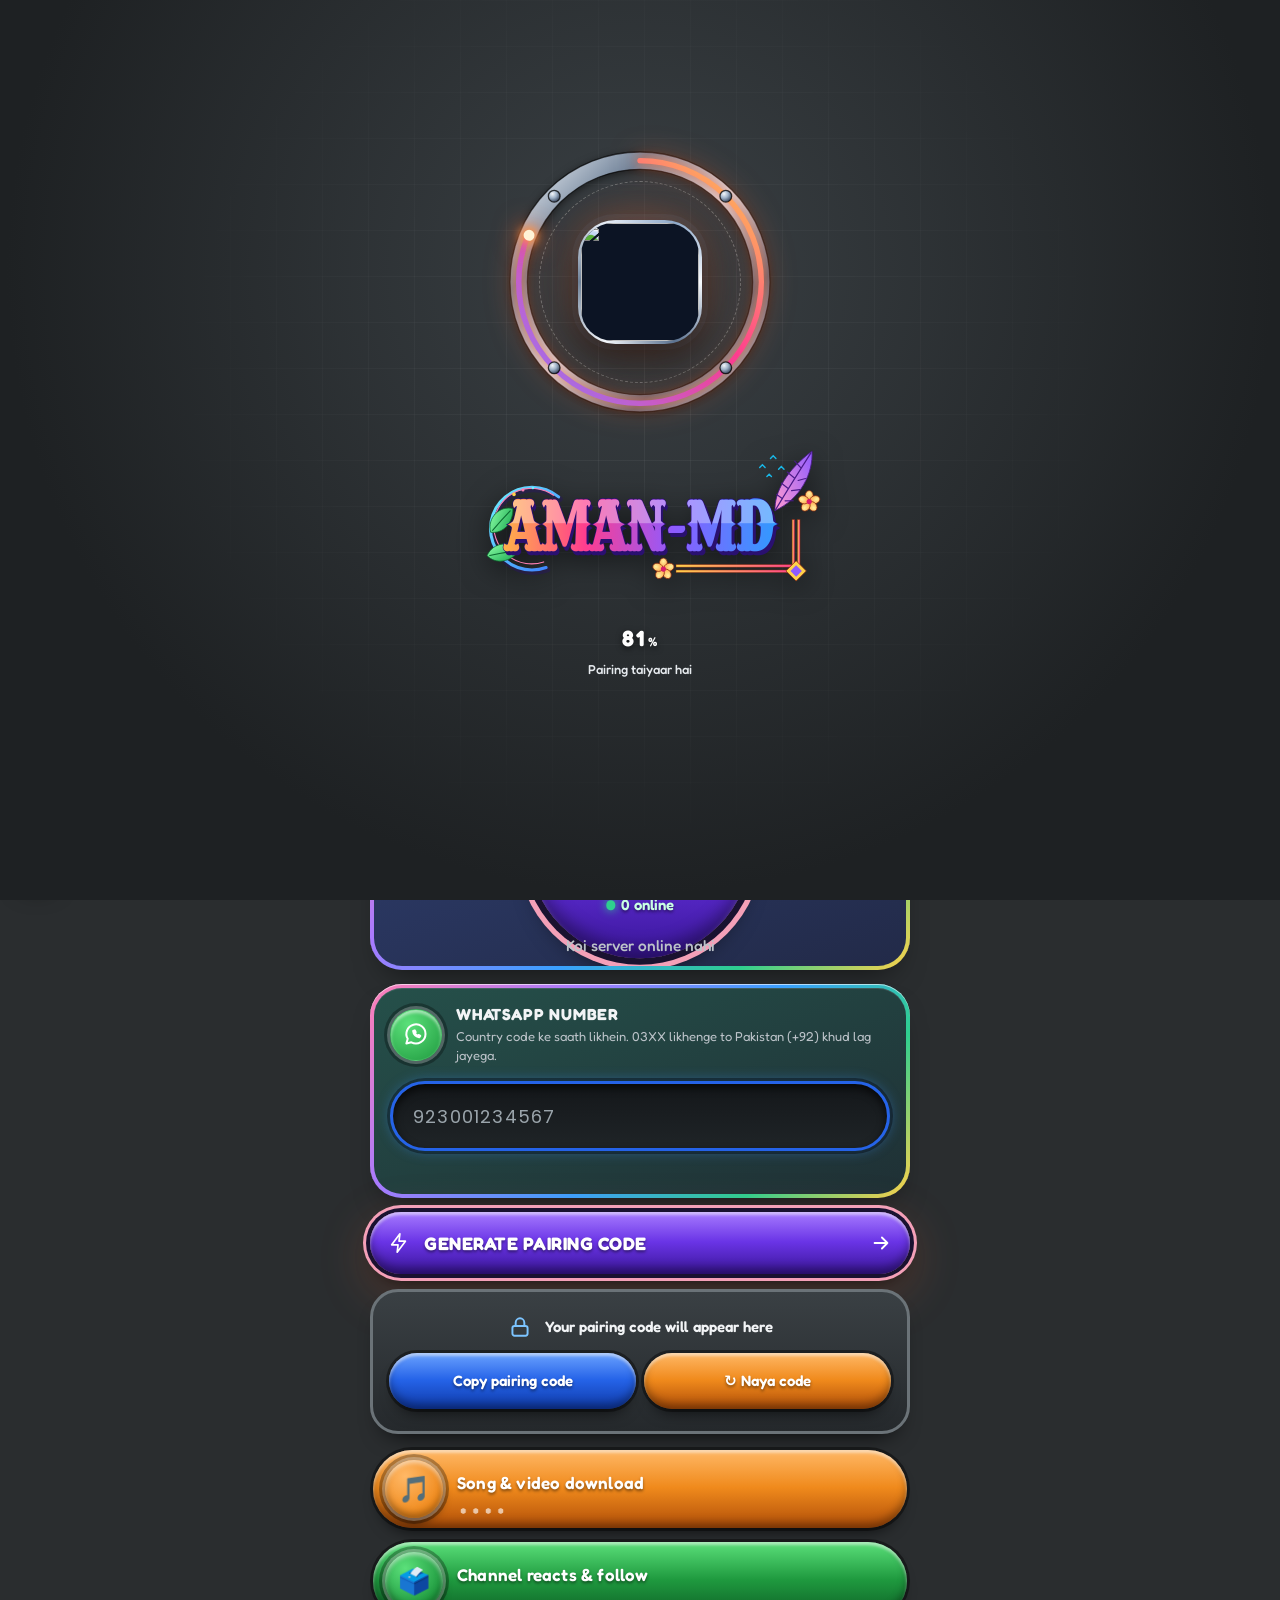
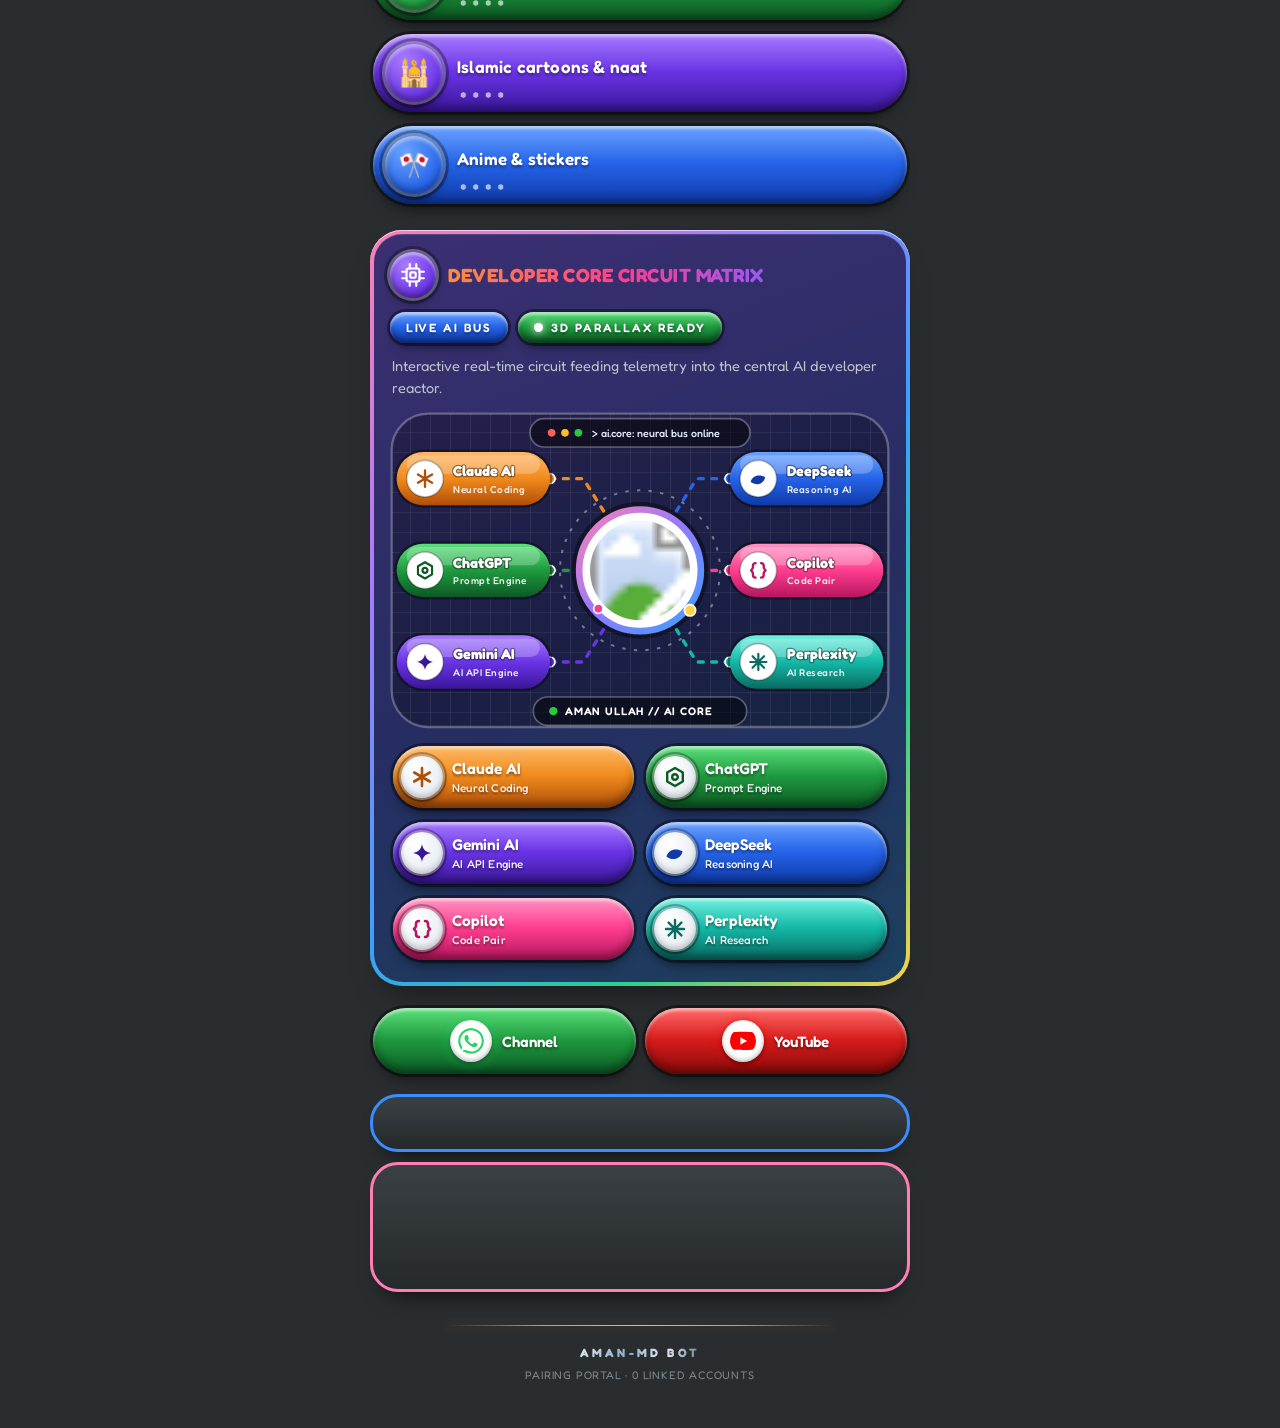
==== commit 7974c925: "Add Google site verification meta tag Added Google site verification meta tag for SEO." ====
--- a/index.html
+++ b/index.html
@@ -3,6 +3,7 @@
 <head>
 <meta charset="UTF-8">
 <meta name="viewport" content="width=device-width, initial-scale=1, viewport-fit=cover">
+ <meta name="google-site-verification" content="pfxFenYa8zaxxNtmfwF59YdqR870jAh2zzg0RRwgedo" />
 <meta name="theme-color" content="#2a2d2f">
 <title>AMAN-MD – Pairing Portal | WhatsApp Bot</title>
 <meta name="description" content="AMAN-MD (AMAN-MD) WhatsApp Bot – apna WhatsApp number link karein pair code se. Server chunein, number likhein, code len. Fast and simple pairing.">
@@ -2289,4 +2290,4 @@
 })();
 </script>
 </body>
-</html>+</html>
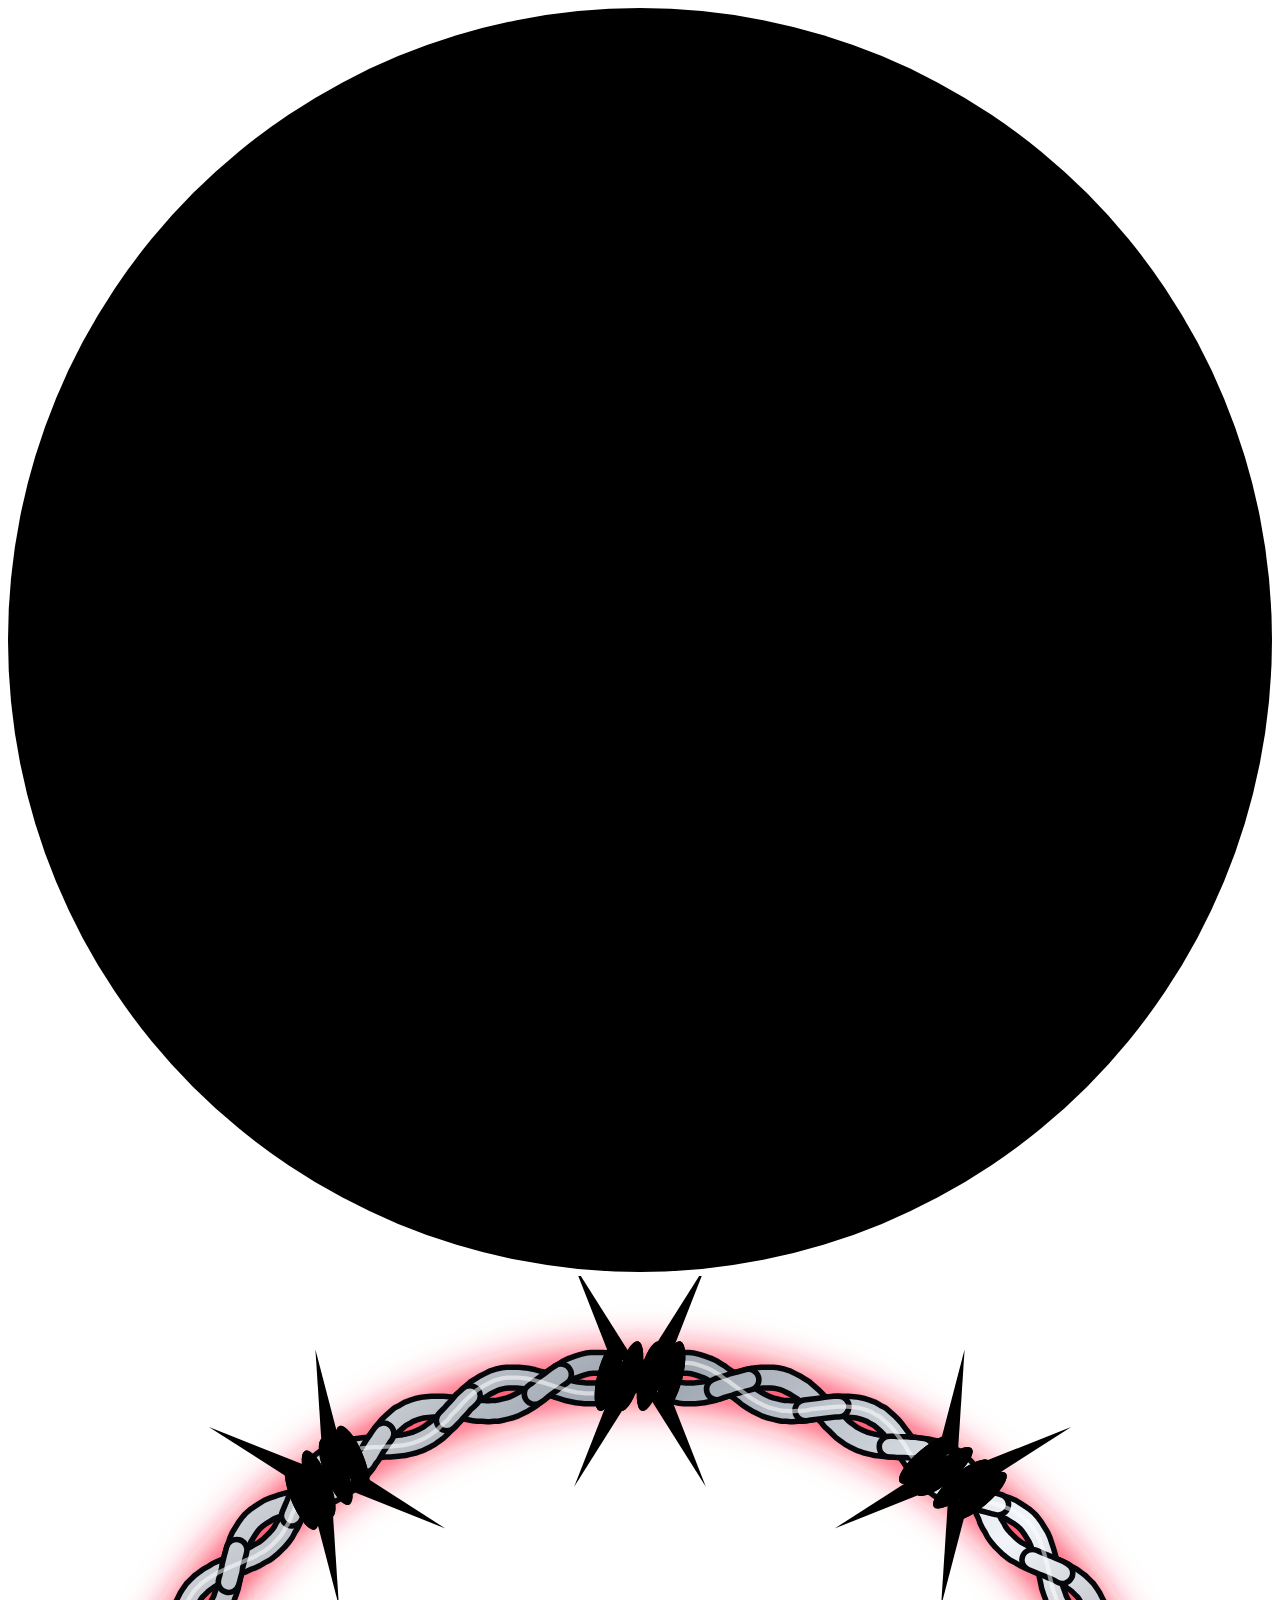
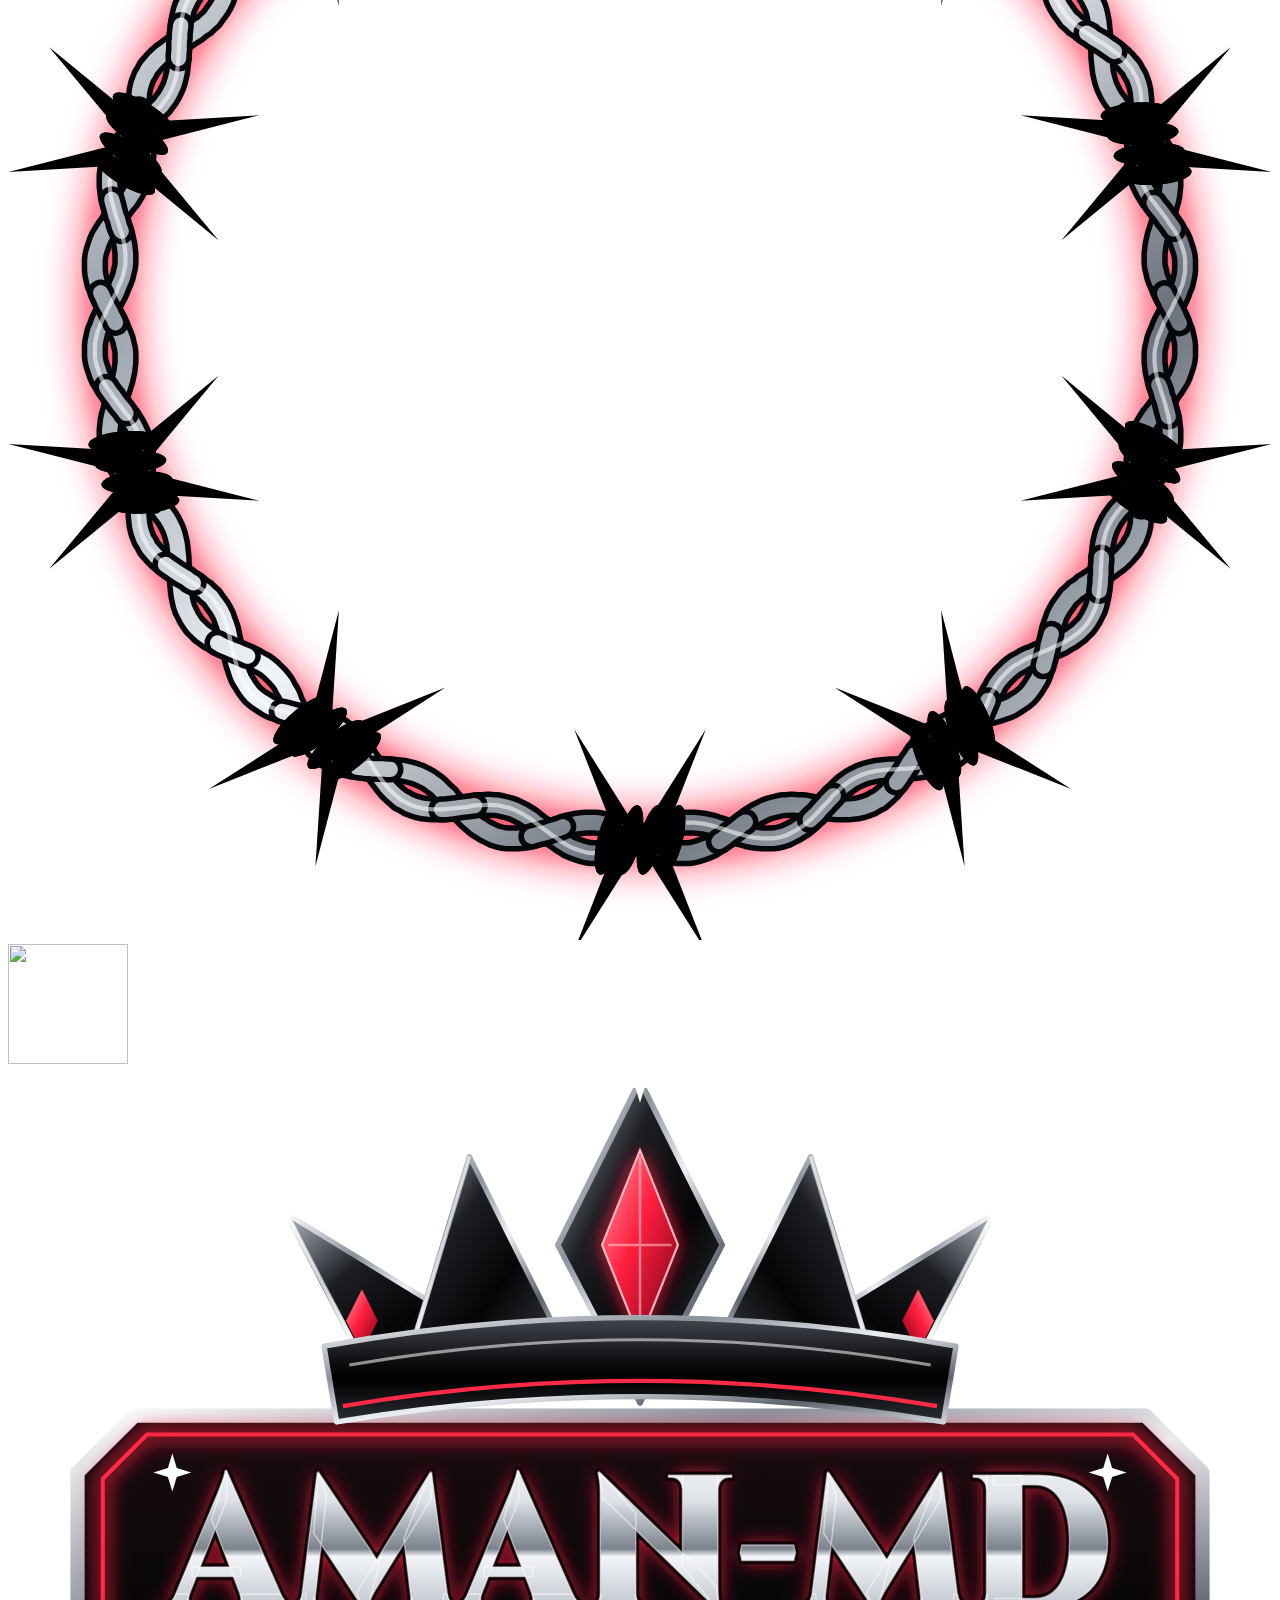
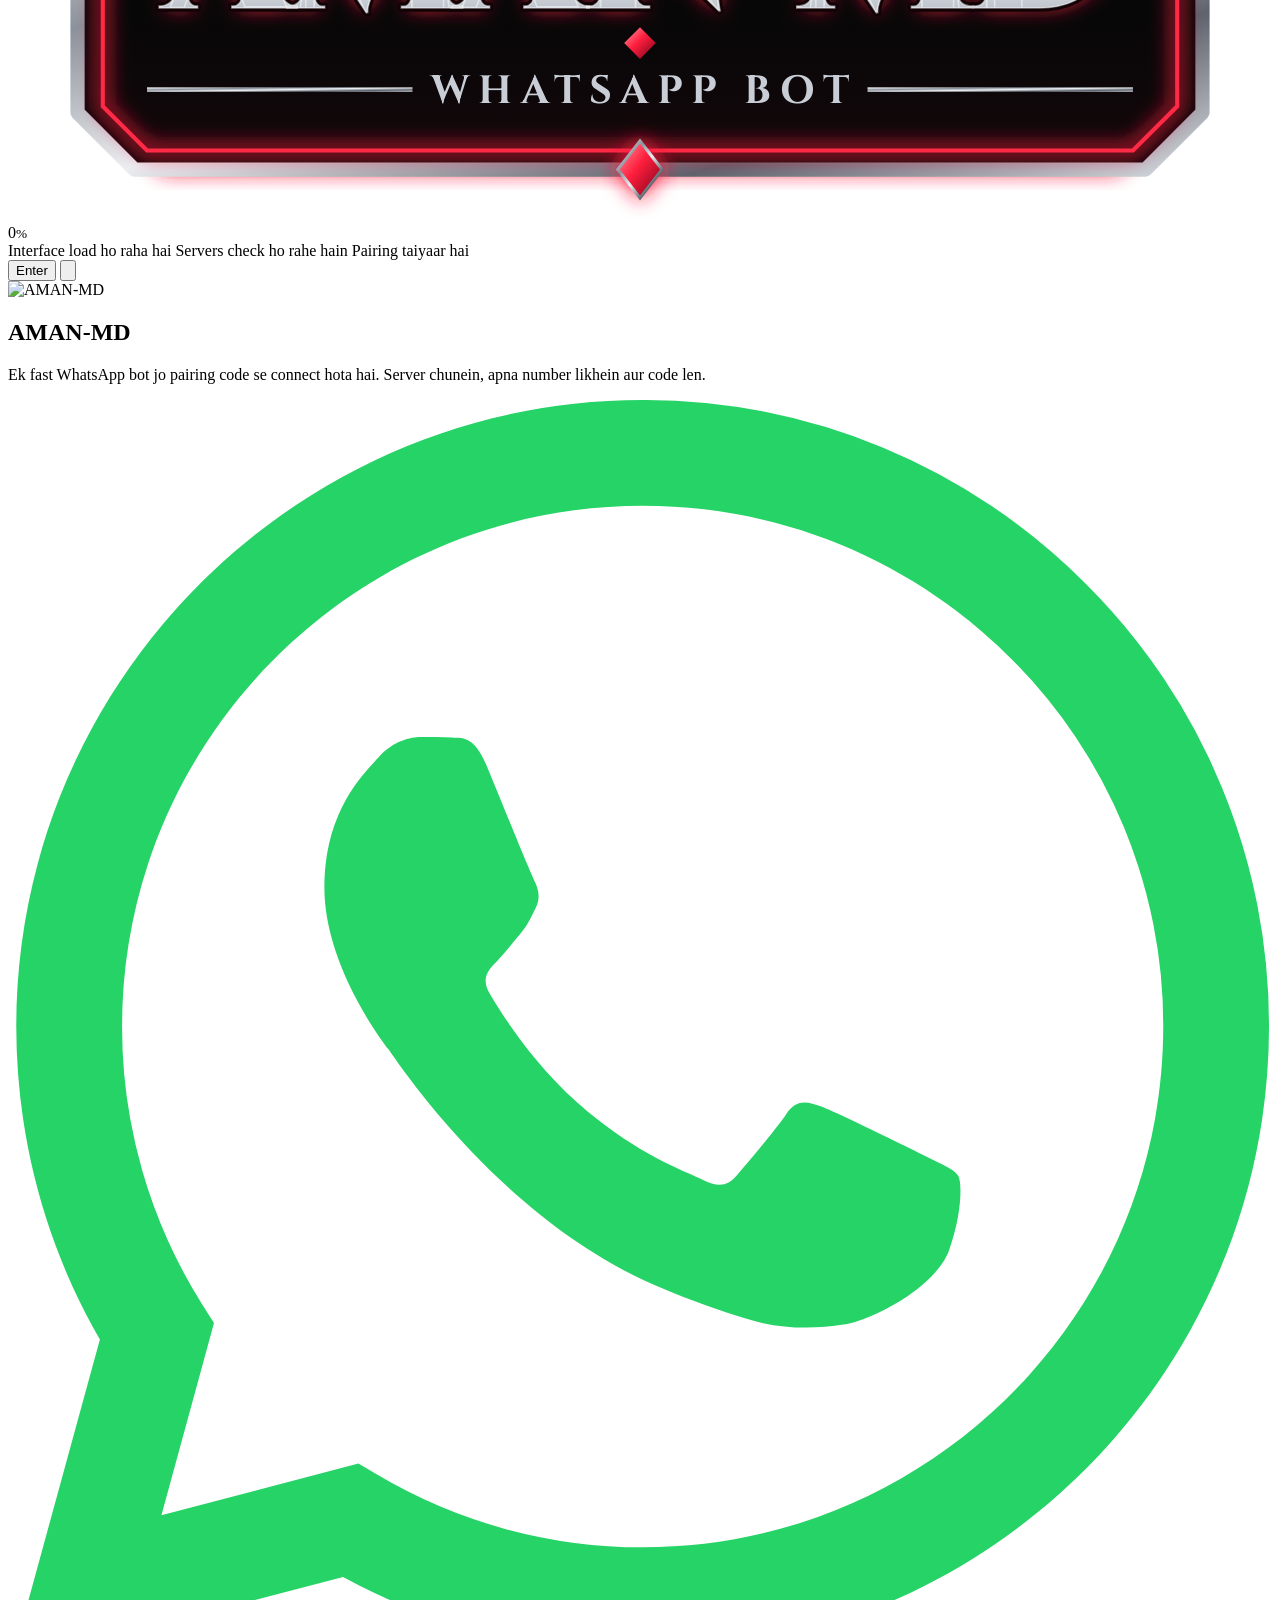
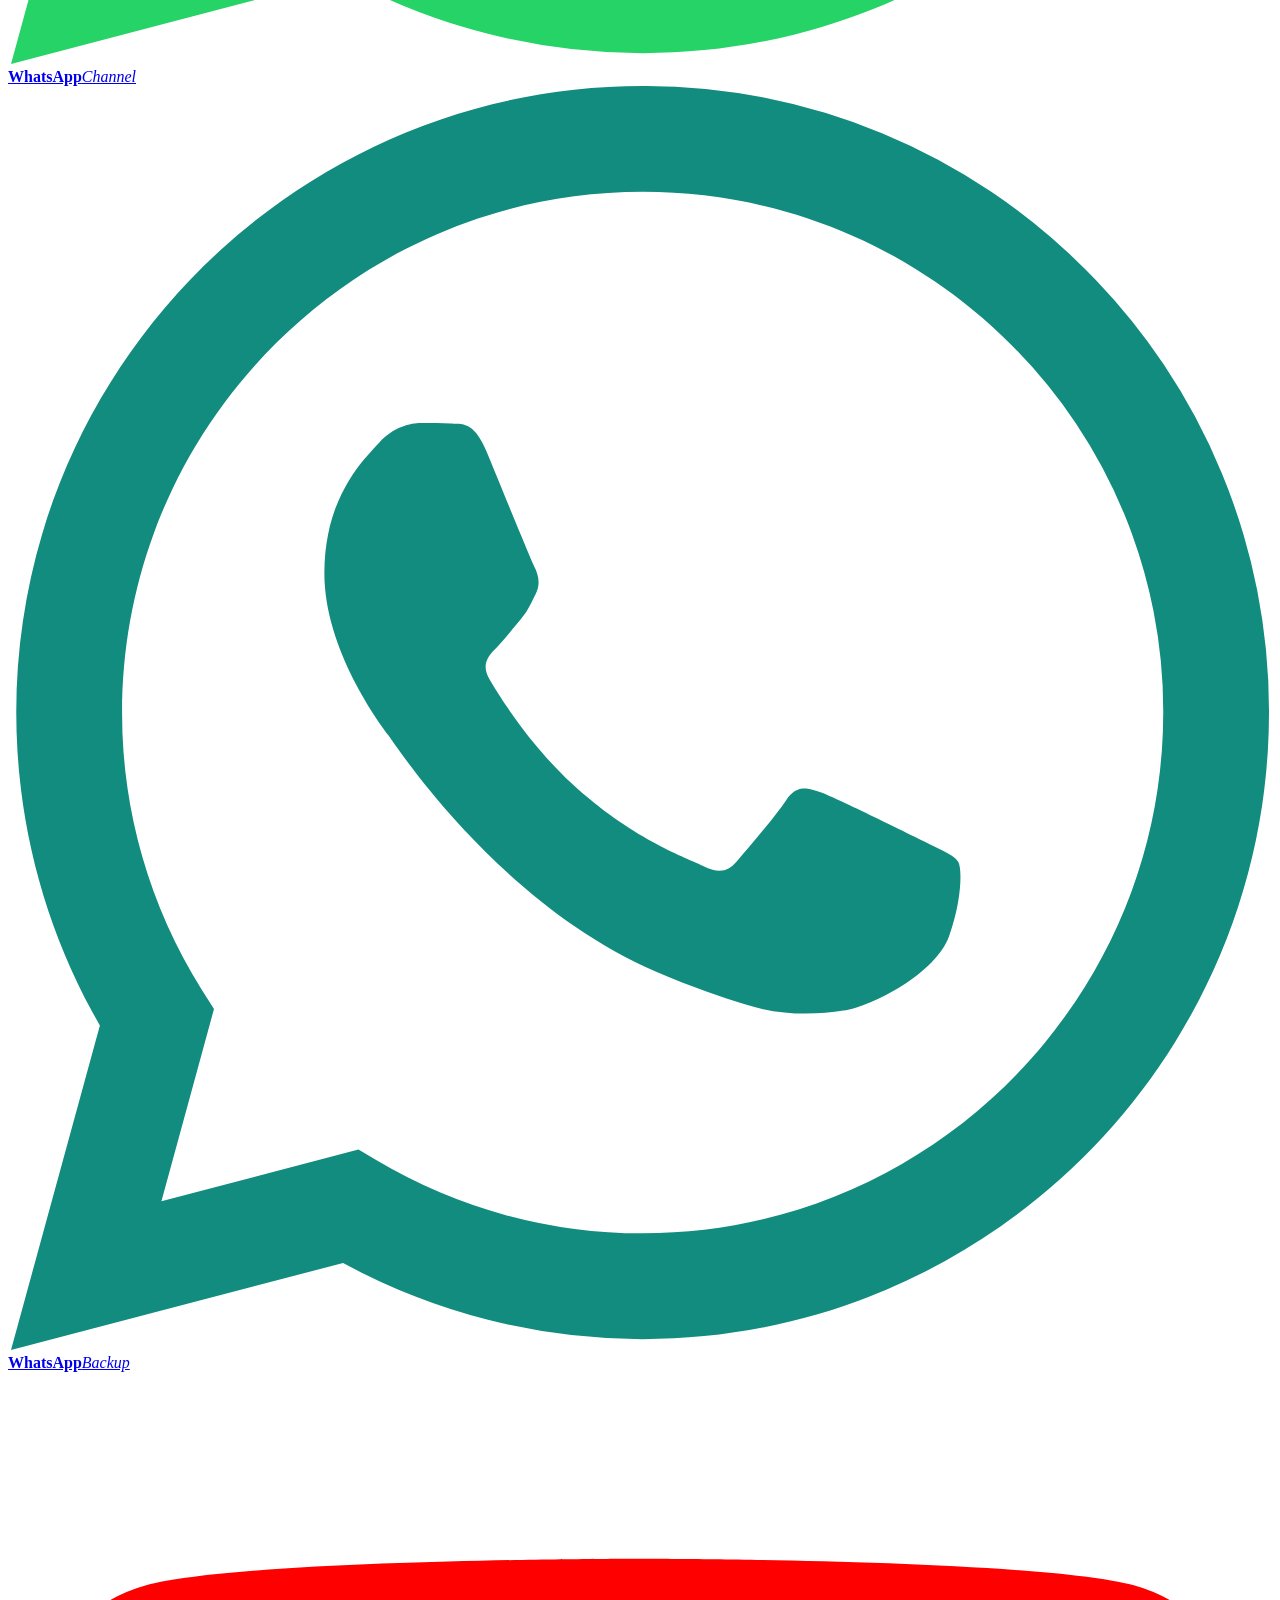
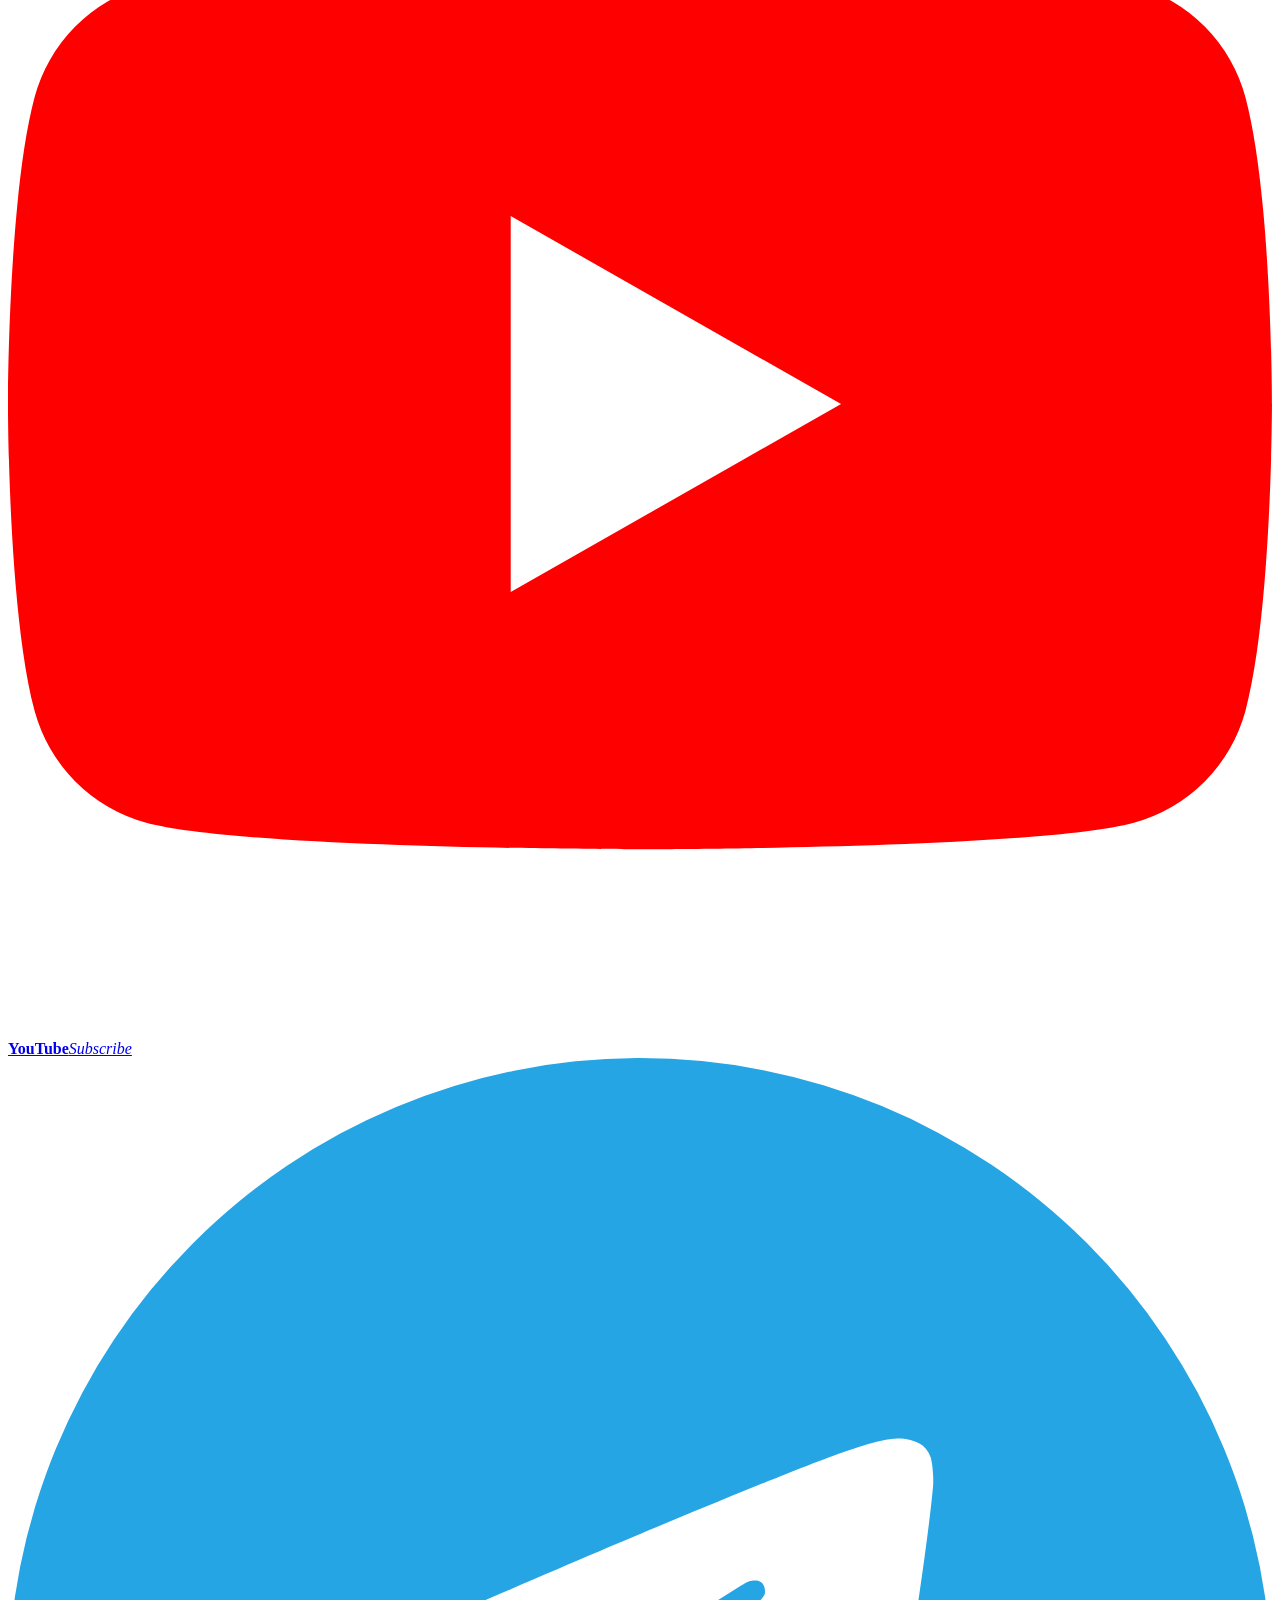
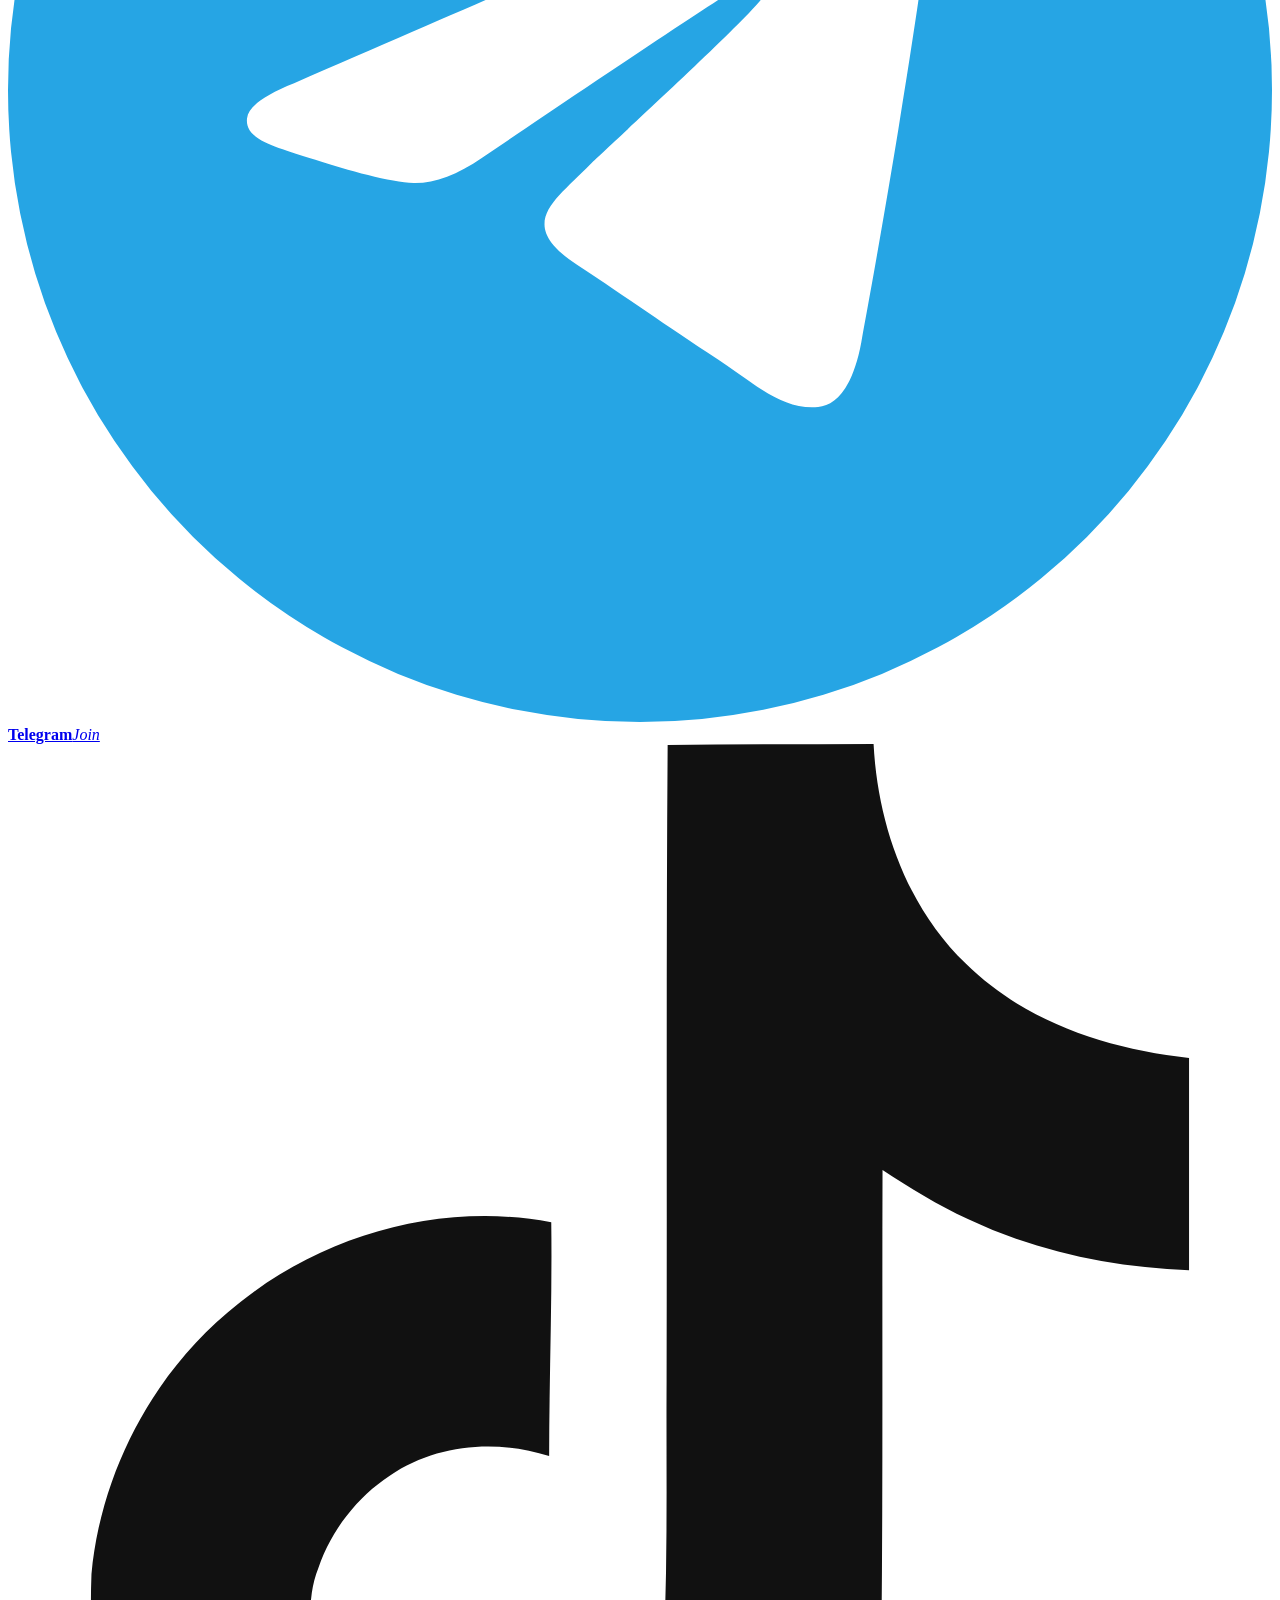
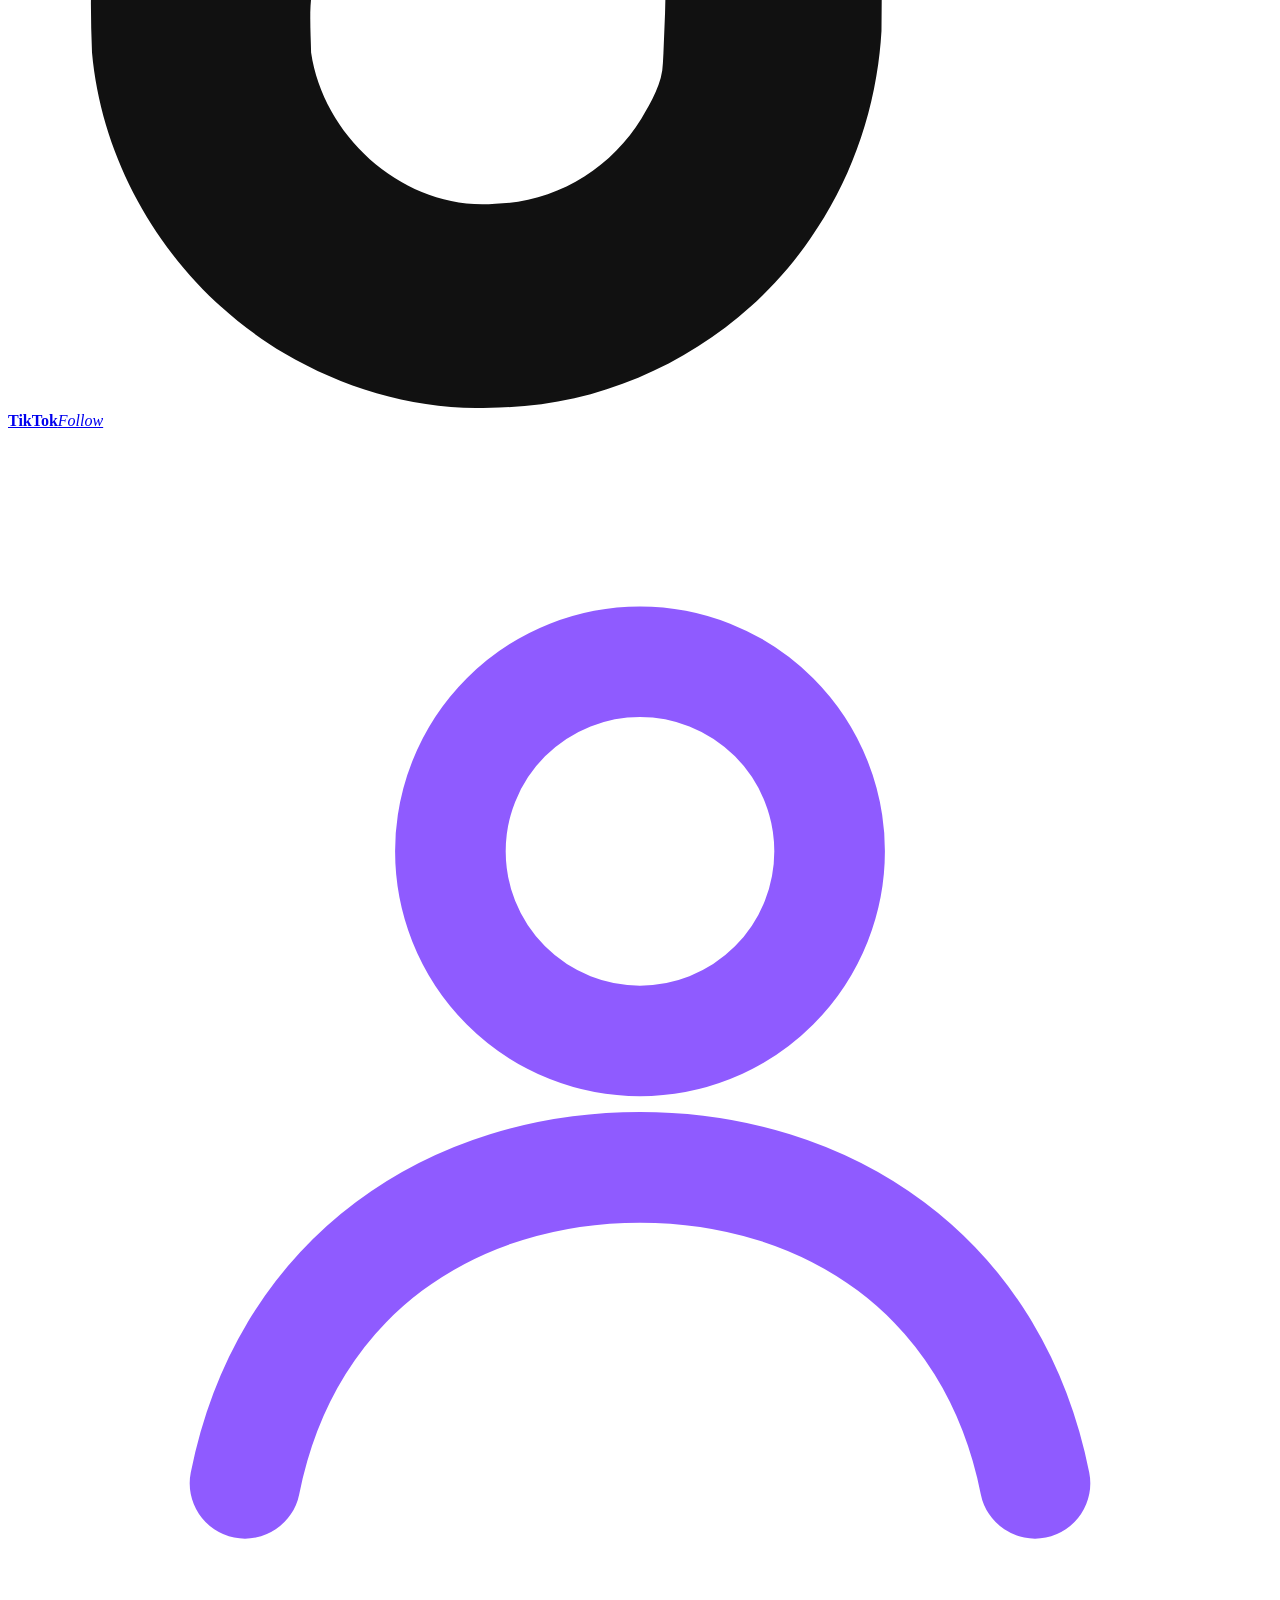
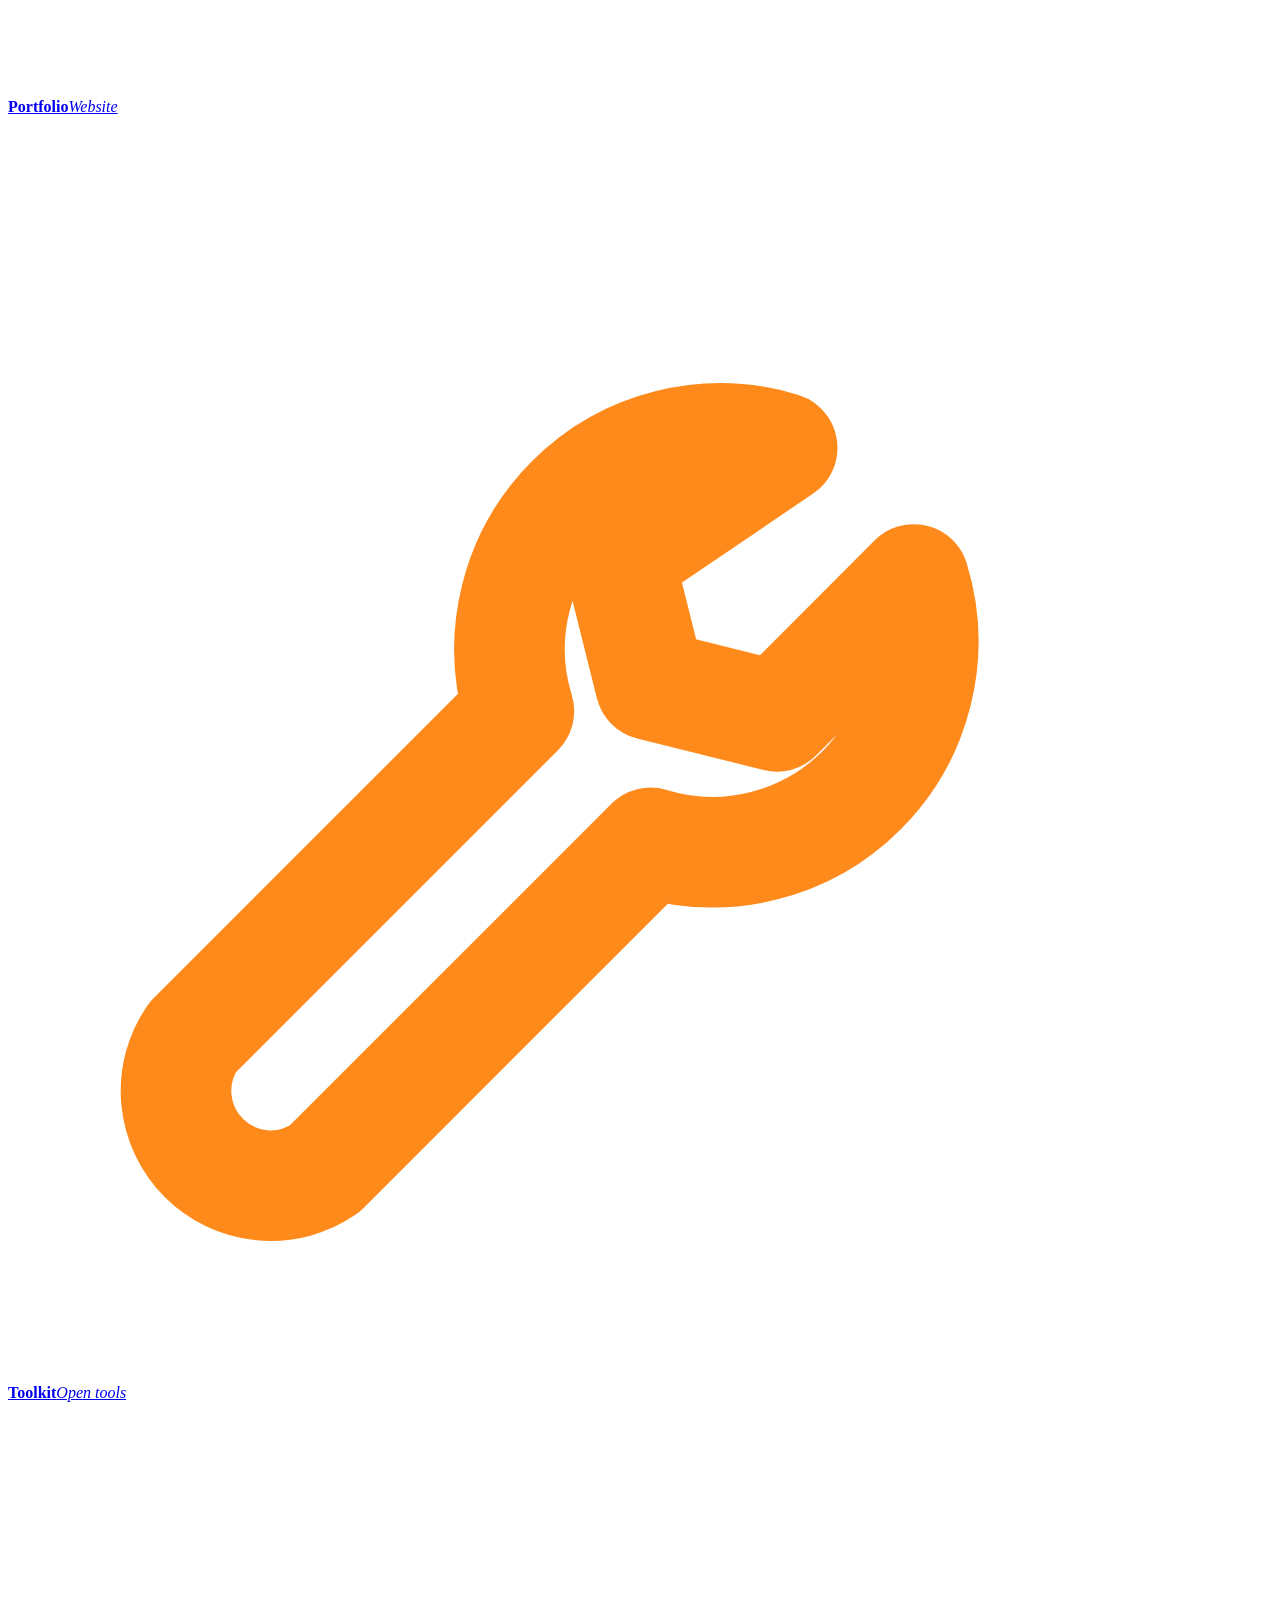
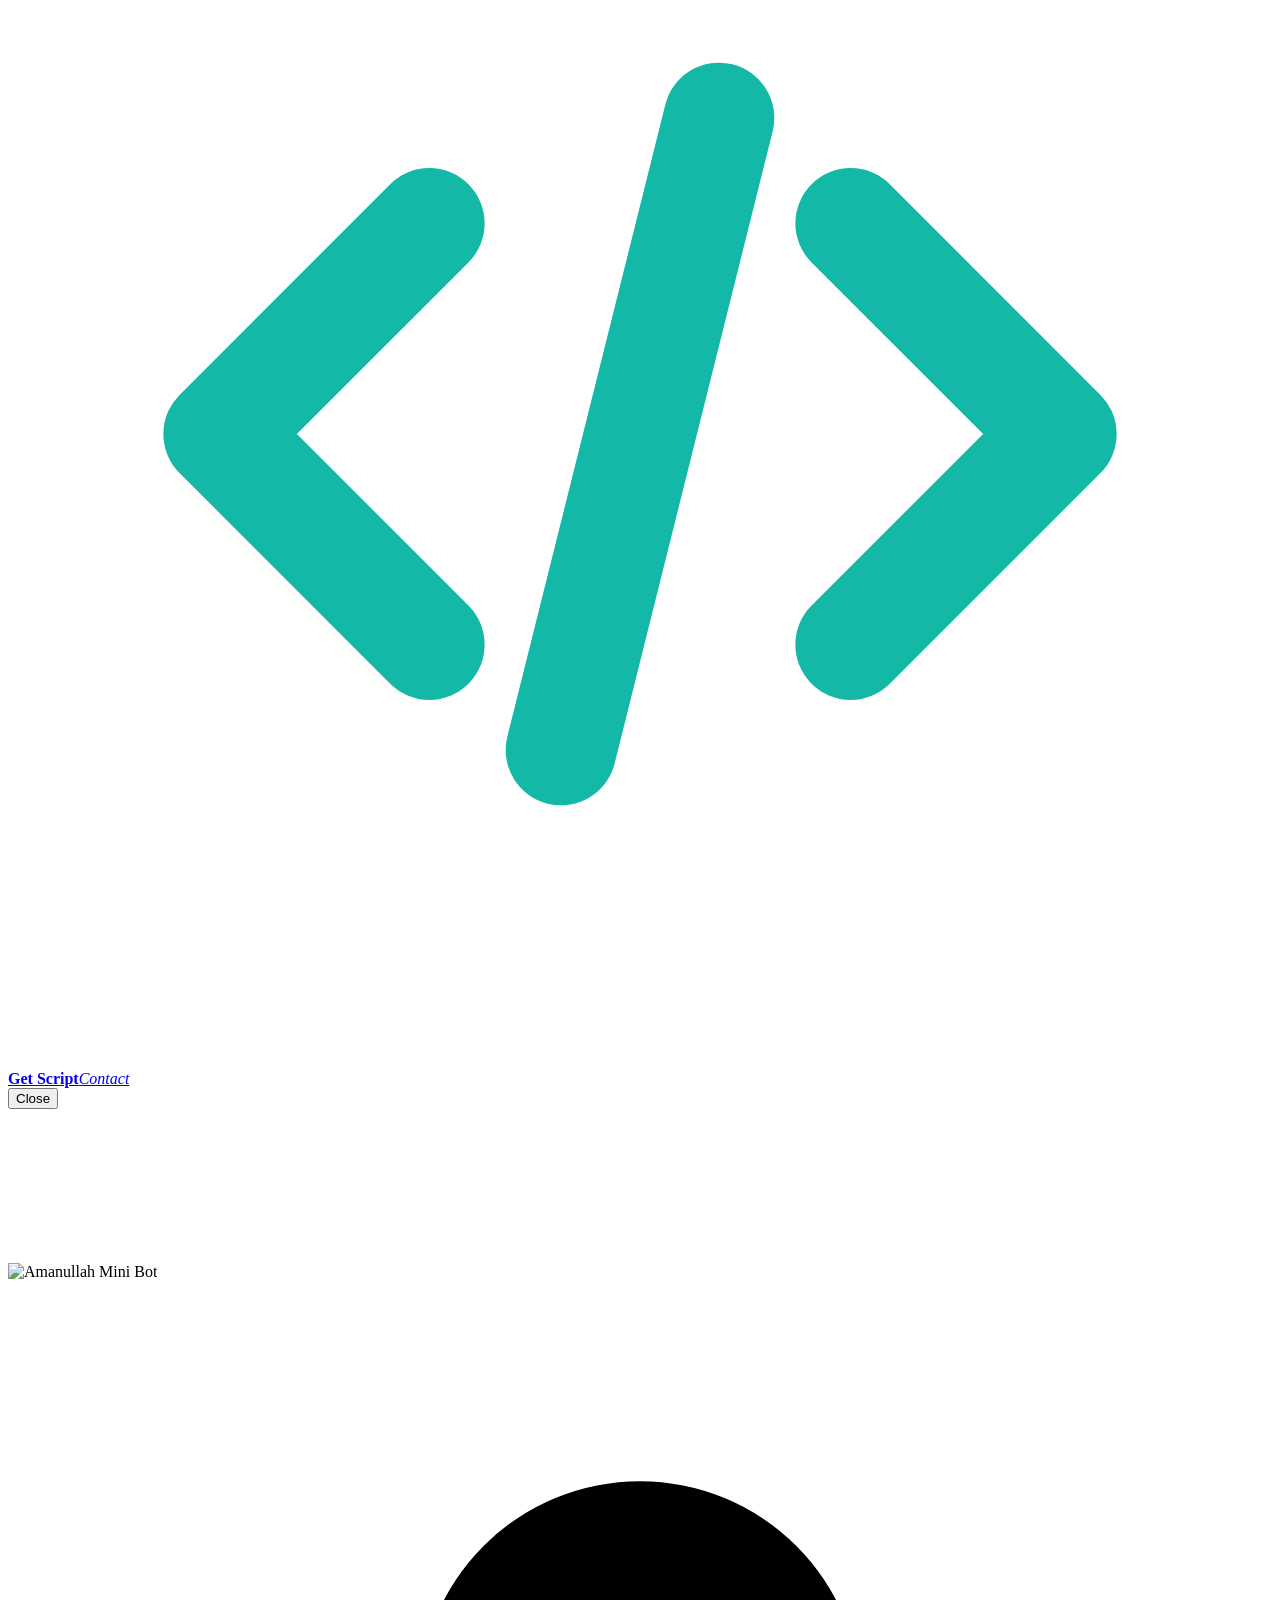
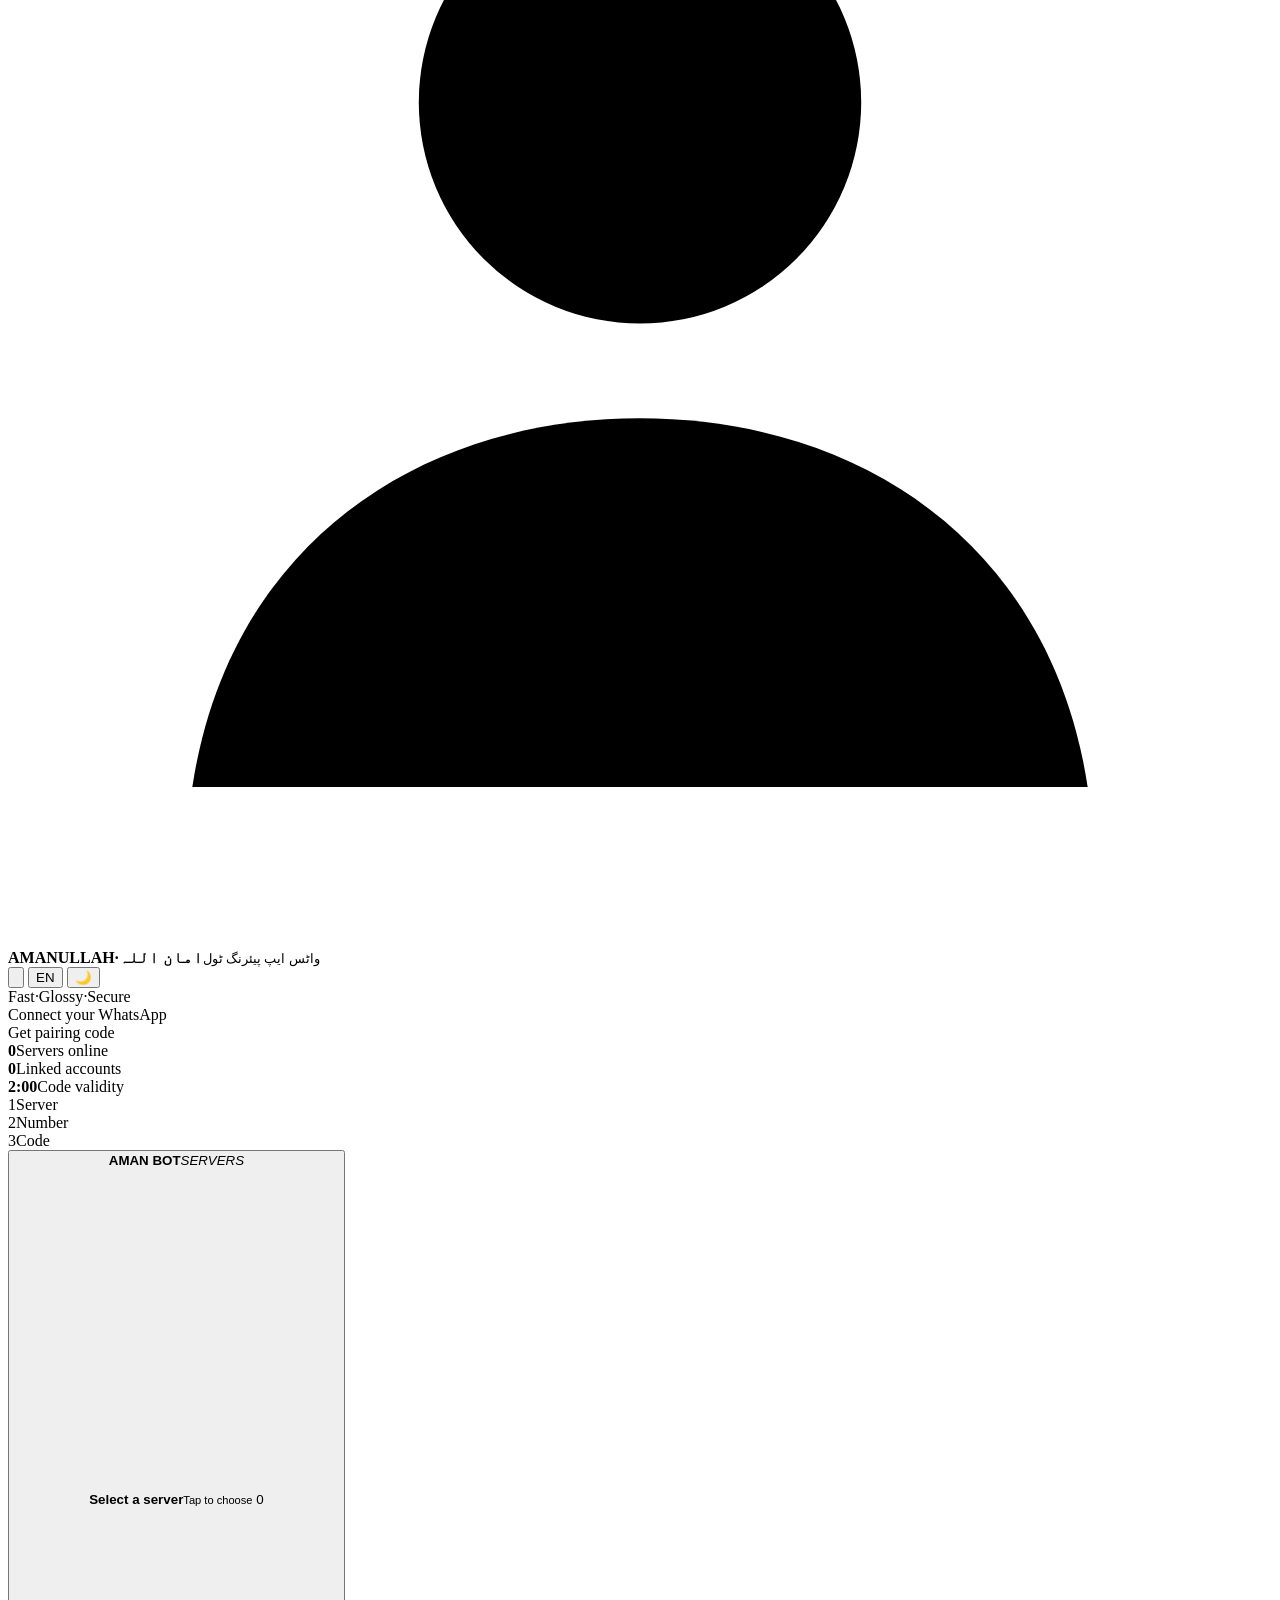
==== commit 6cae459a: "Uploaded via GitHub Manager" ====
--- a/index.html
+++ b/index.html
@@ -3,8 +3,7 @@
 <head>
 <meta charset="UTF-8">
 <meta name="viewport" content="width=device-width, initial-scale=1, viewport-fit=cover">
- <meta name="google-site-verification" content="pfxFenYa8zaxxNtmfwF59YdqR870jAh2zzg0RRwgedo" />
-<meta name="theme-color" content="#2a2d2f">
+<meta name="theme-color" content="#0f0f10">
 <title>AMAN-MD – Pairing Portal | WhatsApp Bot</title>
 <meta name="description" content="AMAN-MD (AMAN-MD) WhatsApp Bot – apna WhatsApp number link karein pair code se. Server chunein, number likhein, code len. Fast and simple pairing.">
 <meta name="keywords" content="AMAN-MD, AMAN-MD bot, AMAN-MD pair code, WhatsApp bot pair code, WhatsApp bot Pakistan, copper patina UI">
@@ -20,1324 +19,30 @@
 <meta name="twitter:description" content="AMAN-MD WhatsApp Bot: server chunein aur pair code se apna WhatsApp connect karein.">
 <meta name="twitter:image" content="https://i.postimg.cc/zfrTVYgS/aman-bot.png">
 <link rel="icon" type="image/png" href="https://i.postimg.cc/wjbSpFRp/aman-bot-favicon.png">
-<link rel="apple-touch-icon" href="https://i.postimg.cc/zfrTVYgS/aman-bot.png">
+<link rel="apple-touch-icon" href="https://i.postimg.cc/wjbSpFRp/aman-bot-favicon.png">
 <link rel="manifest" href="/manifest.webmanifest">
-<link rel="canonical" href="https://aman-md46.vercel.app/">
+<link rel="canonical" href="https://aman-mini-bot.vercel.app/">
 <meta name="mobile-web-app-capable" content="yes">
 <meta name="apple-mobile-web-app-capable" content="yes">
 <meta name="apple-mobile-web-app-title" content="AMAN-MD">
 <meta name="apple-mobile-web-app-status-bar-style" content="black-translucent">
-<meta property="og:url" content="https://aman-md46.vercel.app/">
+<meta property="og:url" content="https://aman-mini-bot.vercel.app/">
 <meta property="og:image:width" content="512"><meta property="og:image:height" content="512">
 <script type="application/ld+json">
 {"@context":"https://schema.org","@graph":[
-{"@type":"WebSite","name":"AMAN-MD","url":"https://aman-md46.vercel.app/","image":"https://i.postimg.cc/zfrTVYgS/aman-bot.png","alternateName":["AMAN-MD","AMAN-MD Bot","AMAN-MD Bot"],"inLanguage":["ur","en"]},
-{"@type":"WebApplication","name":"AMAN-MD WhatsApp Bot Pair Code","alternateName":"AMAN-MD Bot","url":"https://aman-md46.vercel.app/","image":"https://i.postimg.cc/zfrTVYgS/aman-bot.png","applicationCategory":"CommunicationApplication","operatingSystem":"Any","description":"Pair code website to link a WhatsApp account with the AMAN-MD (AMAN-MD) bot.","offers":{"@type":"Offer","price":"0","priceCurrency":"USD"}}
+{"@type":"WebSite","name":"AMAN-MD","url":"https://aman-mini-bot.vercel.app/","image":"https://i.postimg.cc/zfrTVYgS/aman-bot.png","alternateName":["AMAN-MD","AMAN-MD Bot","AMAN-MD Bot"],"inLanguage":["ur","en"]},
+{"@type":"WebApplication","name":"AMAN-MD WhatsApp Bot Pair Code","alternateName":"AMAN-MD Bot","url":"https://aman-mini-bot.vercel.app/","image":"https://i.postimg.cc/zfrTVYgS/aman-bot.png","applicationCategory":"CommunicationApplication","operatingSystem":"Any","description":"Pair code website to link a WhatsApp account with the AMAN-MD (AMAN-MD) bot.","offers":{"@type":"Offer","price":"0","priceCurrency":"USD"}}
 ]}
 </script>
 <link rel="preconnect" href="https://fonts.googleapis.com">
+<link href="https://fonts.googleapis.com/css2?family=Cinzel:wght@700;900&family=Noto+Naskh+Arabic:wght@600;700&display=swap" rel="stylesheet">
 <link rel="preconnect" href="https://fonts.gstatic.com" crossorigin>
+<link href="https://fonts.googleapis.com/css2?family=Nova+Square&display=swap" rel="stylesheet">
 <link rel="preconnect" href="https://i.postimg.cc" crossorigin>
-<link rel="preload" as="image" href="https://i.postimg.cc/zfrTVYgS/aman-bot.png" fetchpriority="high">
+<link rel="preload" as="image" href="https://ik.imagekit.io/amanphoto/20260620_164003.png?updatedAt=1781955650166" fetchpriority="high">
 <link href="https://fonts.googleapis.com/css2?family=Orbitron:wght@400;500;600;700;800;900&family=Exo+2:ital,wght@0,300;0,400;0,500;0,600;0,700;0,800;1,700;1,800;1,900&family=JetBrains+Mono:wght@400;500;600;700&family=Poppins:wght@400;500;600;900&display=swap" rel="stylesheet">
-<style>
-/* ============================================================
-   IRON + STEEL  —  advanced metallic sci-fi interface v2
-   ============================================================ */
-:root{
-  --bg:#05080f;
-  --bg2:#0a1220;
-  --card:rgba(14,22,40,.72);
-  --card2:rgba(22,34,58,.78);
-  --solid:#0c1424;
-  --ink:#0a0f1c;
-
-  --steel1:#8fa9c9;
-  --steel2:#c8d6e8;
-  --steel3:#e8eef7;
-  --chrome:linear-gradient(135deg,#f4f7fb 0%,#b9c8dc 18%,#6f8299 42%,#eef3fa 58%,#9fb2c8 78%,#f8fbff 100%);
-
-  --iron:#1a2436;
-  --molten:#ff6b35;
-  --molten2:#ff9547;
-  --molten3:#ffc56e;
-  --blue:#4da8ff;
-  --blue2:#7cc4ff;
-  --cyan:#2fd8e8;
-  --green:#2fe39b;
-  --red:#ff5d7a;
-  --gold:#ffd166;
-
-  --accent:linear-gradient(100deg,var(--molten) 0%,var(--molten2) 50%,var(--molten3) 100%);
-  --chrome-accent:linear-gradient(100deg,#dbe6f5 0%,#8fa9c9 40%,#e8eef7 70%,#6f8299 100%);
-  --btnbg:linear-gradient(135deg,#2a3a55 0%,#1c2a42 40%,#0f1828 100%);
-  --btn-edge:linear-gradient(135deg,#ff6b35,#ff9547 55%,#ffc56e);
-  --ring:conic-gradient(from 0deg,var(--blue) 0 25%,var(--molten) 50% 75%,var(--cyan) 88%,var(--blue) 100%);
-
-  --line:rgba(143,169,201,.32);
-  --line2:rgba(143,169,201,.14);
-  --text:#e6eef9;
-  --muted:#9fb2c8;
-  --dim:#61728c;
-  --glow:rgba(255,107,53,.32);
-
-  --sans:'Exo 2',system-ui,-apple-system,'Segoe UI',sans-serif;
-  --tech:'Orbitron','Exo 2',system-ui,sans-serif;
-  --mono:'JetBrains Mono',ui-monospace,SFMono-Regular,Menlo,Consolas,monospace;
-
-  --metal-plate:linear-gradient(145deg,#1b2638 0%,#131d2e 35%,#0d1523 70%,#1a2538 100%);
-  --metal-edge:linear-gradient(180deg,rgba(232,238,247,.28),rgba(143,169,201,.06) 40%,rgba(0,0,0,.28));
-}
-
-html[data-theme="light"]{
-  --bg:#e9eef6;
-  --bg2:#dde5f0;
-  --card:rgba(255,255,255,.82);
-  --card2:rgba(244,248,253,.94);
-  --solid:#ffffff;
-  --ink:#0d1523;
-
-  --steel1:#5b7290;
-  --steel2:#7d93ad;
-  --steel3:#a9bcd0;
-
-  --molten:#e85a24;
-  --molten2:#f07b3a;
-  --molten3:#f7a45c;
-  --blue:#2563eb;
-  --blue2:#4f8bff;
-  --cyan:#0ea5b7;
-
-  --line:rgba(90,120,160,.32);
-  --line2:rgba(90,120,160,.14);
-  --text:#101b2d;
-  --muted:#4f607a;
-  --dim:#8b9ab0;
-  --green:#0f9d68;
-  --red:#d6304a;
-  --glow:rgba(232,90,36,.22);
-
-  --metal-plate:linear-gradient(145deg,#ffffff 0%,#eef3fa 40%,#dfe8f4 75%,#f7fafd 100%);
-  --metal-edge:linear-gradient(180deg,rgba(255,255,255,.9),rgba(160,180,205,.25) 40%,rgba(120,140,170,.18));
-}
-
-*{box-sizing:border-box;margin:0;padding:0}
-html{min-height:100%;background:var(--bg);scroll-behavior:smooth}
-body{
-  min-height:100vh;min-height:100dvh;
-  color:var(--text);
-  font-family:var(--sans);
-  overflow-x:hidden;
-  position:relative;
-  padding:max(16px,env(safe-area-inset-top)) 14px max(28px,env(safe-area-inset-bottom));
-  -webkit-font-smoothing:antialiased;
-  background:
-    radial-gradient(ellipse 80% 50% at 15% 0%,rgba(40,80,140,.22),transparent 65%),
-    radial-gradient(ellipse 70% 45% at 88% 12%,rgba(255,107,53,.10),transparent 60%),
-    radial-gradient(ellipse 90% 55% at 50% 105%,rgba(20,40,70,.35),transparent 70%),
-    linear-gradient(180deg,#05080f 0%,#081020 40%,#060b16 100%);
-}
-html[data-theme="light"] body{
-  background:
-    radial-gradient(ellipse 80% 50% at 15% 0%,rgba(180,205,235,.55),transparent 65%),
-    radial-gradient(ellipse 70% 45% at 88% 12%,rgba(240,140,80,.12),transparent 60%),
-    linear-gradient(180deg,#e9eef6 0%,#e2eaf4 50%,#eef3fa 100%);
-}
-
-body:before{
-  content:"";position:fixed;inset:0;pointer-events:none;z-index:0;
-  background-image:
-    linear-gradient(var(--line2) 1px,transparent 1px),
-    linear-gradient(90deg,var(--line2) 1px,transparent 1px);
-  background-size:46px 46px;
-  opacity:.30;
-  -webkit-mask-image:radial-gradient(ellipse at 50% 22%,#000 8%,transparent 78%);
-  mask-image:radial-gradient(ellipse at 50% 22%,#000 8%,transparent 78%);
-}
-body:after{
-  content:"";position:fixed;inset:0;pointer-events:none;z-index:0;opacity:.045;
-  background-image:url("data:image/svg+xml,%3Csvg xmlns='http://www.w3.org/2000/svg' width='160' height='160'%3E%3Cfilter id='n'%3E%3CfeTurbulence type='fractalNoise' baseFrequency='0.9' numOctaves='3'/%3E%3C/filter%3E%3Crect width='160' height='160' filter='url(%23n)'/%3E%3C/svg%3E");
-  mix-blend-mode:overlay;
-}
-
-.blob{position:fixed;border-radius:50%;filter:blur(80px);opacity:.45;pointer-events:none;z-index:0;will-change:transform}
-.b1{width:65vmax;height:65vmax;left:-26vmax;top:-28vmax;background:radial-gradient(circle,rgba(40,90,170,.55),transparent 68%);animation:d1 26s ease-in-out infinite alternate}
-.b2{width:55vmax;height:55vmax;right:-24vmax;top:12vmax;background:radial-gradient(circle,rgba(255,107,53,.30),transparent 66%);animation:d2 30s ease-in-out infinite alternate}
-.b3{width:60vmax;height:60vmax;left:-8vmax;bottom:-34vmax;background:radial-gradient(circle,rgba(47,216,232,.20),transparent 66%);animation:d3 28s ease-in-out infinite alternate}
-@keyframes d1{to{transform:translate(12vmax,9vmax) scale(1.14)}}
-@keyframes d2{to{transform:translate(-11vmax,11vmax) scale(.92)}}
-@keyframes d3{to{transform:translate(14vmax,-7vmax) scale(1.08)}}
-
-#fx{position:fixed;inset:0;width:100%;height:100%;pointer-events:none;z-index:1}
-
-.wrap{position:relative;z-index:2;width:100%;max-width:540px;margin:0 auto}
-.wrap>*{animation:rise .7s cubic-bezier(.2,.8,.2,1) both}
-.wrap>*:nth-child(2){animation-delay:.05s}
-.wrap>*:nth-child(3){animation-delay:.10s}
-.wrap>*:nth-child(4){animation-delay:.15s}
-.wrap>*:nth-child(5){animation-delay:.20s}
-.wrap>*:nth-child(6){animation-delay:.25s}
-.wrap>*:nth-child(7){animation-delay:.30s}
-@keyframes rise{from{opacity:0;transform:translateY(18px)}to{opacity:1;transform:none}}
-
-/* ================= TOP BAR ================= */
-.top{display:flex;align-items:center;justify-content:space-between;gap:10px;margin:2px 0 18px}
-.brand-mini{display:flex;align-items:center;gap:12px;min-width:0}
-.mini-av{
-  position:relative;width:46px;height:46px;flex:0 0 auto;border-radius:14px;padding:2px;
-  background:var(--chrome);
-  box-shadow:0 0 0 1px rgba(0,0,0,.5),0 6px 18px -6px rgba(0,0,0,.7),inset 0 1px 0 rgba(255,255,255,.6);
-  animation:ringspin 12s linear infinite;
-}
-.mini-av>span{display:block;width:100%;height:100%;border-radius:12px;overflow:hidden;background:var(--solid);animation:ringspin 12s linear infinite reverse}
-.mini-av img{width:100%;height:100%;object-fit:cover;object-position:center 22%;display:block}
-@keyframes ringspin{to{transform:rotate(360deg)}}
-.mini-av>span{display:grid;place-items:center;color:var(--dim)}
-.mini-av svg{display:none;width:62%;height:62%}
-.mini-av .nofoto svg{display:block}
-.mini-av .nofoto img{display:none}
-.brand-mini b{
-  display:block;font:800 17px var(--tech);letter-spacing:2px;
-  background:var(--chrome-accent);-webkit-background-clip:text;background-clip:text;color:transparent;
-  filter:drop-shadow(0 1px 0 rgba(0,0,0,.6));
-}
-.brand-mini small{display:block;color:var(--muted);font-size:11.5px;letter-spacing:.6px}
-.tools{display:flex;gap:8px}
-.tool{
-  width:46px;height:46px;border:1px solid var(--line);
-  background:var(--metal-plate);
-  -webkit-backdrop-filter:blur(16px);backdrop-filter:blur(16px);
-  color:var(--text);border-radius:14px;cursor:pointer;
-  display:grid;place-items:center;font:700 12px var(--tech);
-  box-shadow:inset 0 1px 0 rgba(255,255,255,.14),inset 0 -1px 0 rgba(0,0,0,.32),0 6px 14px -8px #000;
-  transition:border-color .2s,transform .15s,box-shadow .2s;
-}
-.tool:hover{border-color:var(--molten2);box-shadow:0 0 0 4px var(--glow),inset 0 1px 0 rgba(255,255,255,.2)}
-.tool:active{transform:scale(.94)}
-.tool svg{width:21px;height:21px;stroke:currentColor}
-.tool:focus-visible,.srv-head:focus-visible,.srv:focus-visible,.btn:focus-visible,.copy:focus-visible,.pill:focus-visible{
-  outline:2px solid var(--molten2);outline-offset:3px;
-}
-
-/* ================= METAL CARD SHELL ================= */
-.cut{
-  position:relative;padding:1.5px;border-radius:24px;
-  background:conic-gradient(from var(--ang),var(--steel1),rgba(255,107,53,.35) 25%,var(--steel2) 50%,rgba(77,168,255,.35) 75%,var(--steel1));
-  box-shadow:
-    0 28px 60px -34px rgba(0,0,0,.9),
-    0 2px 0 rgba(255,255,255,.04),
-    inset 0 1px 0 rgba(255,255,255,.10);
-  animation:rise .7s cubic-bezier(.2,.8,.2,1) both, spinb 12s linear infinite;
-}
-@property --ang{syntax:'<angle>';initial-value:0deg;inherits:false}
-@keyframes spinb{to{--ang:360deg}}
-
-.cut>.in{
-  position:relative;height:100%;border-radius:23px;
-  background:var(--metal-plate);
-  -webkit-backdrop-filter:blur(22px) saturate(130%);backdrop-filter:blur(22px) saturate(130%);
-  overflow:hidden;
-  box-shadow:inset 0 1px 0 rgba(255,255,255,.10),inset 0 0 50px rgba(0,0,0,.25);
-}
-.cut>.in:before,.cut>.in:after{
-  content:"";position:absolute;width:7px;height:7px;border-radius:50%;z-index:2;
-  background:radial-gradient(circle at 35% 30%,#f1f5fb,#8fa9c9 55%,#33445c 100%);
-  box-shadow:0 0 0 1px rgba(0,0,0,.55),inset 0 1px 0 rgba(255,255,255,.7);
-}
-.cut>.in:before{top:9px;left:9px}
-.cut>.in:after{top:9px;right:9px}
-
-/* ================= HERO ================= */
-.cut.hero{
-  border-radius:0;padding:1.5px;
-  clip-path:polygon(0 0,calc(100% - 30px) 0,100% 30px,100% 100%,32px 100%,0 calc(100% - 32px));
-  background:conic-gradient(from var(--ang),#ffb87a,#ff6b35 18%,#8fa9c9 38%,#4da8ff 56%,#8fa9c9 74%,#ff9547 92%,#ffb87a);
-}
-.cut.hero>.in{
-  border-radius:0;
-  clip-path:polygon(0 0,calc(100% - 29px) 0,100% 29px,100% 100%,31px 100%,0 calc(100% - 31px));
-  background:
-    linear-gradient(150deg,rgba(255,107,53,.14),transparent 55%),
-    radial-gradient(circle at 100% 0,rgba(77,168,255,.16),transparent 55%),
-    linear-gradient(160deg,#18243a 0%,#101a2b 55%,#0b1320 100%);
-  padding:22px 20px 20px;
-}
-html[data-theme="light"] .cut.hero>.in{
-  background:
-    linear-gradient(150deg,rgba(240,140,80,.10),transparent 55%),
-    radial-gradient(circle at 100% 0,rgba(37,99,235,.10),transparent 55%),
-    linear-gradient(160deg,#ffffff 0%,#eef3fa 55%,#e2eaf4 100%);
-}
-.hero .in>*{position:relative;z-index:1}
-.hero .in:before{
-  content:"";position:absolute;inset:0;pointer-events:none;z-index:0;
-  background-image:radial-gradient(rgba(200,214,232,.28) 1px,transparent 1.7px);
-  background-size:20px 20px;
-  -webkit-mask-image:linear-gradient(125deg,#000 0%,transparent 60%);
-  mask-image:linear-gradient(125deg,#000 0%,transparent 60%);
-}
-.hero .in:after{
-  content:"";position:absolute;left:0;right:0;top:0;height:26%;pointer-events:none;z-index:0;
-  background:linear-gradient(180deg,transparent,rgba(255,150,80,.10),transparent);
-  animation:scan 7s linear infinite;
-}
-@keyframes scan{from{transform:translateY(-100%)}to{transform:translateY(430%)}}
-
-.tag{
-  display:inline-flex;align-items:center;gap:8px;padding:7px 13px;
-  border:1px solid rgba(143,169,201,.45);border-radius:8px;
-  background:linear-gradient(180deg,rgba(30,44,68,.85),rgba(12,20,36,.85));
-  font:600 10px var(--tech);letter-spacing:2.6px;color:var(--muted);text-transform:uppercase;
-  box-shadow:inset 0 1px 0 rgba(255,255,255,.10),inset 0 -1px 0 rgba(0,0,0,.4);
-}
-html[data-theme="light"] .tag{background:linear-gradient(180deg,#fff,#e7eef7)}
-.tag i{color:var(--molten2);font-style:normal}
-.tag .pdot{
-  width:7px;height:7px;border-radius:50%;background:var(--green);
-  box-shadow:0 0 10px var(--green),0 0 0 2px rgba(47,227,155,.22);
-  animation:pulse 1.8s infinite;
-}
-@keyframes pulse{50%{opacity:.42}}
-
-.hero-grid{display:grid;grid-template-columns:1fr auto;align-items:center;gap:14px;margin-top:16px}
-
-.rizo{
-  font:italic 900 clamp(38px,12vw,56px)/.92 var(--sans);
-  letter-spacing:-1.5px;transform:skewX(-6deg);transform-origin:left;
-  background:var(--chrome);
-  -webkit-background-clip:text;background-clip:text;color:transparent;
-  filter:drop-shadow(0 4px 16px rgba(255,140,60,.42)) drop-shadow(0 1px 0 rgba(0,0,0,.65));
-}
-html[data-theme="light"] .rizo{
-  background:linear-gradient(180deg,#1b2a4a 0%,#5b7290 45%,#1b2a4a 100%);
-  -webkit-background-clip:text;background-clip:text;
-  filter:drop-shadow(0 3px 10px rgba(90,120,160,.35));
-}
-.rizo b{
-  font-weight:900;
-  background:linear-gradient(180deg,#ffd9a8,#ff6b35 55%,#c94a12);
-  -webkit-background-clip:text;background-clip:text;color:transparent;
-}
-.slogan{
-  margin-top:12px;font:600 10px var(--tech);letter-spacing:3.8px;color:var(--muted);
-  display:flex;align-items:center;gap:9px;
-}
-.slogan:before{content:"";width:30px;height:2px;border-radius:2px;background:var(--accent);box-shadow:0 0 10px var(--molten)}
-.crown{
-  display:block;width:32px;height:25px;margin:0 0 6px 5px;
-  filter:drop-shadow(0 0 10px rgba(255,160,80,.95));
-  transform:skewX(-6deg);
-}
-
-/* ================= HERO AVATAR ================= */
-.avatar{
-  --av:clamp(126px,36vw,166px);
-  position:relative;width:var(--av);aspect-ratio:1;margin:14px 14px 14px 0;
-  perspective:700px;--rx:0deg;--ry:0deg;
-  animation:floaty 6.5s ease-in-out infinite;
-}
-@keyframes floaty{50%{translate:0 -7px}}
-.av-tilt{position:absolute;inset:0;transform:rotateX(var(--rx)) rotateY(var(--ry));transition:transform .18s ease-out;transform-style:preserve-3d}
-.av-glow{
-  position:absolute;inset:-22%;border-radius:50%;
-  background:radial-gradient(circle,rgba(255,130,60,.35),transparent 66%);
-  filter:blur(16px);animation:breathe 4.8s ease-in-out infinite;
-}
-@keyframes breathe{50%{transform:scale(1.13);opacity:.8}}
-.av-ring{
-  position:absolute;inset:0;border-radius:50%;
-  background:var(--ring);
-  -webkit-mask:radial-gradient(farthest-side,transparent calc(100% - 5px),#000 calc(100% - 4px));
-  mask:radial-gradient(farthest-side,transparent calc(100% - 5px),#000 calc(100% - 4px));
-  animation:ringspin 7s linear infinite;
-}
-.av-ring.r2{
-  inset:-11px;opacity:.55;
-  background:conic-gradient(from 0deg,var(--cyan) 0 22%,transparent 22% 50%,var(--molten2) 50% 72%,transparent 72%);
-  -webkit-mask:radial-gradient(farthest-side,transparent calc(100% - 2px),#000 calc(100% - 1px));
-  mask:radial-gradient(farthest-side,transparent calc(100% - 2px),#000 calc(100% - 1px));
-  animation:ringspin 16s linear infinite reverse;
-}
-.orbit{position:absolute;inset:-19px;border-radius:50%;animation:ringspin 9.5s linear infinite}
-.orbit i{
-  position:absolute;left:50%;top:0;width:10px;height:10px;margin:-5px 0 0 -5px;border-radius:50%;
-  background:radial-gradient(circle at 35% 30%,#fff,#ffb87a 55%,#ff6b35);
-  box-shadow:0 0 14px 4px rgba(255,120,50,.8),0 0 0 1px rgba(0,0,0,.3);
-}
-.orbit.o2{animation-duration:16s;animation-direction:reverse}
-.orbit.o2 i{
-  top:auto;bottom:0;margin:0 0 -5px -5px;
-  background:radial-gradient(circle at 35% 30%,#fff,#9fd6ff 55%,#4da8ff);
-  box-shadow:0 0 14px 4px rgba(77,168,255,.8),0 0 0 1px rgba(0,0,0,.3);
-}
-.av-photo{
-  position:absolute;inset:7px;border-radius:50%;overflow:hidden;
-  background:linear-gradient(145deg,#1c2c46,#070d18);
-  box-shadow:
-    0 16px 40px -12px rgba(0,0,0,.85),
-    inset 0 0 0 2px rgba(255,255,255,.10),
-    inset 0 0 22px rgba(0,0,0,.55);
-}
-.av-photo img{width:100%;height:100%;object-fit:cover;object-position:center 22%;display:block;transition:transform .7s cubic-bezier(.2,.8,.2,1)}
-.avatar:hover .av-photo img{transform:scale(1.07)}
-.av-fallback{position:absolute;inset:0;display:none;place-items:center;color:rgba(255,255,255,.75)}
-.av-fallback svg{width:58%;height:58%}
-.nofoto .av-fallback{display:grid}
-.nofoto img{display:none}
-.av-dot{
-  position:absolute;right:9%;bottom:9%;width:22px;height:22px;border-radius:50%;
-  background:var(--green);border:3px solid var(--solid);
-  box-shadow:0 0 14px var(--green);
-  animation:pulse 1.8s infinite;transform:translateZ(30px);
-}
-.av-dot.off{background:#ffb020;box-shadow:0 0 14px #ffb020}
-
-.big{
-  margin-top:14px;
-  font:600 clamp(11px,3.4vw,13px)/1.8 var(--tech) !important;
-  letter-spacing:2.2px !important;
-  color:var(--text);text-transform:uppercase;opacity:.92;
-}
-.progress{
-  margin-top:15px;height:4px;width:100%;border-radius:9px;
-  background:rgba(143,169,201,.16);position:relative;overflow:hidden;
-  box-shadow:inset 0 1px 2px rgba(0,0,0,.6);
-}
-.progress:before{
-  content:"";position:absolute;inset:0;width:24%;border-radius:9px;
-  background:var(--accent);box-shadow:0 0 12px var(--molten);
-  animation:sweepprog 3.6s ease-in-out infinite;
-}
-@keyframes sweepprog{0%,100%{left:0}50%{left:76%}}
-.progress:after{
-  content:"";position:absolute;inset:0;
-  background:linear-gradient(100deg,transparent 30%,rgba(255,255,255,.55),transparent 70%);
-  transform:translateX(-100%);animation:sweep 2.6s ease-in-out infinite;
-}
-@keyframes sweep{to{transform:translateX(100%)}}
-
-.stats{display:grid;grid-template-columns:repeat(3,1fr);gap:9px;margin-top:18px}
-.chip{
-  position:relative;overflow:hidden;padding:11px 8px;border-radius:12px;
-  border:1px solid var(--line2);
-  background:linear-gradient(180deg,rgba(36,54,82,.65),rgba(10,18,32,.7));
-  box-shadow:inset 0 1px 0 rgba(255,255,255,.08),inset 0 -1px 0 rgba(0,0,0,.4);
-  text-align:center;
-}
-html[data-theme="light"] .chip{background:linear-gradient(180deg,#fff,#edf2f9)}
-.chip:before{
-  content:"";position:absolute;left:22%;right:22%;top:0;height:2px;border-radius:0 0 4px 4px;
-  background:var(--accent);box-shadow:0 0 10px var(--molten);
-}
-.chip b{
-  display:block;font:800 19px var(--tech);
-  background:var(--chrome-accent);-webkit-background-clip:text;background-clip:text;color:transparent;
-}
-html[data-theme="light"] .chip b{background:linear-gradient(180deg,#1b2a4a,#5b7290);-webkit-background-clip:text;background-clip:text}
-.chip span{display:block;margin-top:3px;color:var(--muted);font-size:10.5px;letter-spacing:.4px}
-
-/* ================= STEPS ================= */
-.steps3{display:flex;align-items:center;gap:8px;margin:22px 4px 18px}
-.st{display:flex;align-items:center;gap:9px;color:var(--dim);font:600 14px var(--sans);transition:color .3s}
-.st .n{font:600 14px var(--tech);padding:3px 11px;border-radius:99px;transition:all .3s;color:var(--dim)}
-.st.on{color:var(--text)}
-.st.on .n{background:var(--btnbg);color:#fff;box-shadow:0 0 16px var(--glow),inset 0 1px 0 rgba(255,255,255,.18)}
-.st.done{color:var(--text)}
-.st.done .n{color:var(--green);text-shadow:0 0 10px var(--green)}
-.sl{flex:1;height:2px;border-radius:2px;background:var(--line2);min-width:12px;position:relative;overflow:hidden;transition:background .3s}
-.sl.on{background:var(--accent);box-shadow:0 0 8px var(--molten)}
-
-/* ================= SERVER SELECTOR ================= */
-.srv-box{margin-bottom:14px}
-.srv-box .in{padding:12px}
-.srv-head{
-  width:100%;display:flex;align-items:center;gap:12px;padding:11px 13px;
-  border:1px solid var(--line);border-radius:16px;cursor:pointer;color:var(--text);text-align:left;
-  background:linear-gradient(120deg,rgba(255,107,53,.14),rgba(36,54,82,.55));
-  font-family:var(--sans);
-  box-shadow:inset 0 1px 0 rgba(255,255,255,.09),inset 0 -1px 0 rgba(0,0,0,.4);
-  transition:border-color .2s,box-shadow .2s;
-}
-.srv-head:hover{border-color:var(--molten2);box-shadow:0 0 0 4px var(--glow),inset 0 1px 0 rgba(255,255,255,.14)}
-.srv-ico{
-  width:50px;height:50px;border-radius:13px;display:grid;place-items:center;flex:0 0 auto;
-  background:linear-gradient(145deg,rgba(255,107,53,.24),rgba(77,168,255,.14));
-  border:1px solid var(--line2);
-  box-shadow:inset 0 1px 0 rgba(255,255,255,.12);
-}
-.srv-ico svg{width:25px;height:25px;stroke:var(--molten2)}
-.srv-t{flex:1;min-width:0}
-.srv-t b{display:block;font:700 17px var(--sans)}
-.srv-t small{display:block;margin-top:2px;color:var(--muted);font:500 12.5px var(--mono);letter-spacing:.4px;white-space:nowrap;overflow:hidden;text-overflow:ellipsis}
-.online{display:flex;align-items:center;gap:7px;color:var(--green);font:700 13px var(--sans);white-space:nowrap}
-.online i{width:9px;height:9px;border-radius:50%;background:var(--green);box-shadow:0 0 10px var(--green);animation:pulse 1.8s infinite}
-.chev{width:22px;height:22px;stroke:var(--blue2);transition:transform .3s;flex:0 0 auto}
-.open .chev{transform:rotate(180deg)}
-
-.grid{display:none;grid-template-columns:repeat(3,1fr);gap:9px;margin-top:13px;max-height:360px;overflow:auto;padding:2px}
-.open .grid{display:grid;animation:fade .28s ease-out}
-@keyframes fade{from{opacity:0;transform:translateY(-5px)}to{opacity:1;transform:none}}
-.grid::-webkit-scrollbar{width:5px}
-.grid::-webkit-scrollbar-thumb{background:var(--steel1);border-radius:99px}
-
-.srv{
-  position:relative;display:flex;flex-direction:column;gap:4px;
-  padding:11px 9px 10px 32px;border:1px solid var(--line2);border-radius:12px;
-  background:linear-gradient(160deg,rgba(26,40,62,.92),rgba(8,15,28,.96));
-  color:var(--text);cursor:pointer;text-align:left;font-family:var(--sans);
-  box-shadow:inset 0 1px 0 rgba(255,255,255,.07),inset 0 -1px 0 rgba(0,0,0,.45);
-  transition:transform .18s,border-color .2s,box-shadow .2s,background .2s;
-}
-html[data-theme="light"] .srv{background:linear-gradient(160deg,#fff,#eaf0f8)}
-.srv:hover{border-color:var(--molten2);transform:translateY(-2px);box-shadow:0 12px 22px -14px rgba(0,0,0,.8),0 0 0 3px rgba(255,140,60,.12)}
-.srv:active{transform:scale(.97)}
-.srv.sel{
-  border-color:var(--blue2);
-  background:linear-gradient(160deg,rgba(77,168,255,.20),rgba(8,15,28,.92));
-  box-shadow:0 0 0 2px rgba(77,168,255,.25),0 0 22px -4px rgba(77,168,255,.55),inset 0 1px 0 rgba(255,255,255,.12);
-}
-.srv.dis{opacity:.42;cursor:not-allowed}
-.srv .si{width:15px;height:15px;margin:0;position:absolute;left:10px;top:12px;stroke:var(--blue2)}
-.srv .r{position:absolute;top:8px;right:8px;width:15px;height:15px;border-radius:50%;border:1.5px solid var(--dim)}
-.srv.sel .r{border-color:var(--blue2);background:radial-gradient(circle,var(--blue2) 45%,transparent 50%);box-shadow:0 0 8px var(--blue2)}
-.srv b{font:700 12.5px var(--sans)}
-.srv .cap{font:500 11.5px var(--mono);color:var(--muted)}
-.srv .bars{display:flex;align-items:flex-end;gap:2px;height:15px;align-self:flex-end;margin-top:-8px}
-.bars i{width:4px;border-radius:1px;background:rgba(143,169,201,.25)}
-.bars i:nth-child(1){height:5px}
-.bars i:nth-child(2){height:8px}
-.bars i:nth-child(3){height:11px}
-.bars i:nth-child(4){height:14px}
-.bars.l1 i:nth-child(-n+1),.bars.l2 i:nth-child(-n+2),.bars.l3 i:nth-child(-n+3),.bars.l4 i:nth-child(-n+4){background:var(--blue)}
-.bars.l1 i:nth-child(-n+1){background:var(--red)}
-.badge{position:absolute;left:10px;bottom:9px;font:700 9px var(--tech);letter-spacing:1px;color:var(--red)}
-.srv-note{margin-top:11px;color:var(--dim);font-size:11.5px;text-align:center}
-
-/* ================= NUMBER INPUT ================= */
-.num-box{margin-bottom:14px}
-.num-box .in{padding:16px}
-.num-top{display:flex;align-items:center;gap:14px}
-.wa{
-  width:52px;height:52px;border-radius:14px;display:grid;place-items:center;flex:0 0 auto;
-  background:linear-gradient(145deg,rgba(77,168,255,.20),rgba(20,40,70,.85));
-  border:1px solid var(--line2);
-  box-shadow:inset 0 1px 0 rgba(255,255,255,.12);
-}
-.wa svg{width:27px;height:27px;stroke:var(--blue2)}
-.num-top b{display:block;font:800 16px var(--sans);letter-spacing:.8px;text-transform:uppercase}
-.num-top small{display:block;margin-top:3px;color:var(--muted);font-size:13px;line-height:1.5}
-
-.field{
-  margin-top:15px;display:flex;align-items:center;border:1px solid var(--line);border-radius:12px;
-  background:linear-gradient(180deg,rgba(6,13,26,.92),rgba(12,22,40,.92));
-  box-shadow:inset 0 2px 6px rgba(0,0,0,.6),inset 0 1px 0 rgba(255,255,255,.05);
-  transition:border-color .2s,box-shadow .2s;
-}
-html[data-theme="light"] .field{background:linear-gradient(180deg,#fff,#f0f5fb)}
-.field:focus-within{border-color:var(--blue2);box-shadow:0 0 0 4px rgba(77,168,255,.18),inset 0 2px 6px rgba(0,0,0,.4)}
-.field.bad{border-color:var(--red);animation:shake .35s}
-@keyframes shake{25%{transform:translateX(-5px)}75%{transform:translateX(5px)}}
-#number{
-  width:100%;min-width:0;padding:17px 16px;border:0;outline:0;background:transparent;color:var(--text);
-  font:500 20px var(--tech);letter-spacing:1.2px;
-}
-#number::placeholder{color:var(--dim);font-size:18px;font-weight:400;letter-spacing:.5px}
-.preview{margin:10px 4px 0;min-height:17px;color:var(--muted);font:500 12px var(--mono)}
-.preview b{color:var(--green);font-weight:600;text-shadow:0 0 10px rgba(47,227,155,.5)}
-
-/* ================= GENERATE BUTTON ================= */
-.btn{
-  position:relative;overflow:hidden;display:flex;align-items:center;justify-content:center;gap:14px;
-  width:100%;padding:20px 18px;border:0;border-radius:0;cursor:pointer;margin-bottom:15px;
-  color:#fff;font:600 clamp(11px,3.5vw,14px) var(--tech);letter-spacing:2.2px;text-transform:uppercase;white-space:nowrap;
-  clip-path:polygon(0 0,calc(100% - 22px) 0,100% 22px,100% 100%,22px 100%,0 calc(100% - 22px));
-  background:
-    linear-gradient(135deg,rgba(255,107,53,.18),transparent 45%),
-    linear-gradient(135deg,#233450 0%,#17253c 45%,#0c1524 100%);
-  text-shadow:0 1px 10px rgba(0,0,0,.55);
-  box-shadow:
-    inset 0 1px 0 rgba(255,255,255,.18),
-    inset 0 -1px 0 rgba(0,0,0,.55),
-    inset 0 0 0 1px rgba(255,140,60,.22);
-  filter:drop-shadow(0 14px 22px rgba(255,107,53,.18));
-  transition:transform .15s,filter .25s,background-position .6s;
-  animation:btnpulse 3.8s ease-in-out infinite;
-}
-@keyframes btnpulse{50%{filter:drop-shadow(0 14px 28px rgba(255,120,50,.32))}}
-.btn:before{
-  content:"";position:absolute;inset:0;
-  background:linear-gradient(135deg,transparent 40%,rgba(255,140,60,.16) 50%,transparent 60%);
-  opacity:.9;
-}
-.btn:after{
-  content:"";position:absolute;inset:0;
-  background:linear-gradient(100deg,transparent 30%,rgba(255,255,255,.22),transparent 70%);
-  transform:translateX(-120%);animation:sweep 3.4s ease-in-out infinite;
-}
-.btn:hover{filter:brightness(1.10) drop-shadow(0 14px 28px rgba(255,140,60,.35));background-position:100% 0}
-.btn:active{transform:scale(.985)}
-.btn:disabled{filter:saturate(.5);cursor:wait;animation:none}
-.btn svg{width:22px;height:22px;stroke:#ffb87a;flex:0 0 auto;position:relative;z-index:1;filter:drop-shadow(0 0 8px rgba(255,150,80,.9))}
-.btn .arrow{margin-left:auto;stroke:#c8d6e8}
-.btn span{position:relative;z-index:1}
-.spin{width:18px;height:18px;border:2px solid rgba(255,255,255,.28);border-top-color:#ffb87a;border-radius:50%;display:none;animation:rot .7s linear infinite;position:relative;z-index:1}
-@keyframes rot{to{transform:rotate(360deg)}}
-.btn.loading .spin{display:block}
-.btn.loading .bolt{display:none}
-
-/* ================= RESULT AREA ================= */
-.res{
-  position:relative;border:1.5px dashed rgba(143,169,201,.38);border-radius:14px;padding:22px 16px;min-height:100px;
-  display:flex;flex-direction:column;align-items:center;justify-content:center;gap:13px;text-align:center;
-  color:var(--muted);font:600 15px var(--sans);margin-bottom:12px;
-  background:linear-gradient(180deg,rgba(255,107,53,.06),rgba(8,15,28,.55));
-  -webkit-backdrop-filter:blur(16px);backdrop-filter:blur(16px);
-  box-shadow:inset 0 1px 0 rgba(255,255,255,.06),inset 0 0 30px rgba(0,0,0,.25);
-}
-html[data-theme="light"] .res{background:linear-gradient(180deg,rgba(255,255,255,.9),rgba(237,243,250,.8))}
-.res .lock{display:flex;align-items:center;gap:12px}
-.res svg{width:26px;height:26px;stroke:var(--blue2)}
-.res.err{color:var(--red);border-color:rgba(255,93,122,.55);font-size:14.5px;line-height:1.6;font-weight:600}
-.res.wait{font-size:14.5px}
-
-.tiles{display:flex;align-items:center;justify-content:center;gap:6px;width:100%}
-.tile{
-  flex:1 1 0;min-width:0;max-width:42px;height:clamp(44px,12.5vw,58px);
-  display:flex;align-items:center;justify-content:center;
-  border:1px solid rgba(77,168,255,.6);border-radius:10px;
-  background:linear-gradient(180deg,rgba(77,168,255,.22),rgba(10,20,38,.95));
-  font:800 clamp(18px,5.6vw,26px) var(--tech);color:#fff;
-  text-shadow:0 0 14px #4da8ff,0 0 26px #4da8ff;
-  box-shadow:0 0 22px -4px rgba(77,168,255,.6),inset 0 1px 0 rgba(255,255,255,.18);
-  animation:tin .42s both;
-}
-html[data-theme="light"] .tile{
-  background:linear-gradient(180deg,#fff,#e6eef9);color:#1d4ed8;text-shadow:none;
-  border-color:rgba(60,90,200,.4);box-shadow:0 8px 20px -10px rgba(60,90,200,.5),inset 0 1px 0 #fff;
-}
-.tile.dash{flex:0 0 10px;max-width:10px;border:0;background:none;box-shadow:none;text-shadow:none;color:var(--dim)}
-@keyframes tin{from{opacity:0;transform:translateY(10px) scale(.88)}to{opacity:1;transform:none}}
-
-.timer{width:100%;display:none}
-.timer.show{display:block}
-.timer-top{display:flex;justify-content:space-between;color:var(--dim);font:500 11px var(--mono)}
-.timer-top b{color:var(--text);font-weight:600}
-.bar{height:5px;margin-top:6px;border-radius:9px;background:rgba(143,169,201,.18);overflow:hidden;box-shadow:inset 0 1px 2px rgba(0,0,0,.6)}
-.bar i{display:block;height:100%;width:100%;background:var(--accent);box-shadow:0 0 10px var(--molten);transition:width 1s linear}
-.bar.low i{background:linear-gradient(90deg,#ff5a36,#ffb347)}
-
-.row{display:flex;gap:8px;width:100%}
-.copy{
-  display:none;flex:1;padding:13px;border:1px solid var(--line);border-radius:12px;
-  background:linear-gradient(180deg,rgba(30,46,72,.92),rgba(10,18,34,.92));
-  color:var(--text);cursor:pointer;font:700 13px var(--sans);
-  box-shadow:inset 0 1px 0 rgba(255,255,255,.10),inset 0 -1px 0 rgba(0,0,0,.4);
-  transition:border-color .2s,transform .15s;
-}
-html[data-theme="light"] .copy{background:linear-gradient(180deg,#fff,#e8eff8)}
-.copy.show{display:block}
-.copy:hover{border-color:var(--blue2)}
-.copy:active{transform:scale(.97)}
-.copy.done{color:var(--green);border-color:var(--green)}
-
-.waiting{
-  display:none;width:100%;align-items:center;gap:9px;padding:10px 13px;
-  border:1px dashed rgba(143,169,201,.28);border-radius:12px;
-  color:var(--muted);font-size:12.5px;text-align:left;line-height:1.55;
-}
-.waiting.show{display:flex}
-.waiting i{flex:0 0 9px;height:9px;border-radius:50%;background:var(--blue2);animation:pulse 1.2s infinite;box-shadow:0 0 10px var(--blue2)}
-
-.success{
-  display:none;margin-bottom:12px;padding:24px 16px;border:1px solid rgba(47,227,155,.5);border-radius:18px;
-  background:linear-gradient(160deg,rgba(47,227,155,.14),transparent),linear-gradient(160deg,rgba(16,28,46,.92),rgba(8,15,28,.92));
-  -webkit-backdrop-filter:blur(16px);backdrop-filter:blur(16px);text-align:center;
-  box-shadow:0 0 40px -10px rgba(47,227,155,.25),inset 0 1px 0 rgba(255,255,255,.08);
-}
-html[data-theme="light"] .success{background:linear-gradient(160deg,rgba(15,157,104,.10),transparent),#fff}
-.success.show{display:block;animation:fade .4s}
-.check{
-  width:58px;height:58px;margin:0 auto 12px;border-radius:50%;display:grid;place-items:center;
-  background:rgba(47,227,155,.14);
-  box-shadow:0 0 0 8px rgba(47,227,155,.07),inset 0 1px 0 rgba(255,255,255,.14);
-}
-.check svg{stroke-dasharray:30;stroke-dashoffset:30;animation:draw .6s .15s forwards}
-@keyframes draw{to{stroke-dashoffset:0}}
-.success h3{font:800 18px var(--tech);letter-spacing:.8px}
-.success p{margin-top:7px;color:var(--muted);font-size:13px;line-height:1.7}
-.success code{padding:2px 9px;border-radius:8px;background:rgba(47,227,155,.12);font:500 12.5px var(--mono);color:var(--green)}
-
-.howto{
-  display:none;margin-bottom:12px;padding:16px;border:1px solid var(--line2);border-radius:16px;
-  background:linear-gradient(160deg,rgba(26,40,62,.92),rgba(8,15,28,.92));
-  -webkit-backdrop-filter:blur(16px);backdrop-filter:blur(16px);
-  box-shadow:inset 0 1px 0 rgba(255,255,255,.07);
-}
-html[data-theme="light"] .howto{background:linear-gradient(160deg,#fff,#eaf0f8)}
-.howto.show{display:block;animation:fade .3s}
-.howto h2{font:800 13px var(--tech);margin-bottom:9px;color:var(--blue2);letter-spacing:1px}
-.howto ol{padding-left:22px;color:var(--muted);font-size:13px;line-height:1.95}
-.howto em{font-style:normal;color:var(--text);font-weight:700}
-
-/* ================= EXTRAS ================= */
-.features{display:grid;grid-template-columns:1fr 1fr;gap:9px;margin:6px 0 10px}
-.feat{
-  display:flex;align-items:center;gap:10px;padding:12px;border:1px solid var(--line2);border-radius:13px;
-  background:linear-gradient(160deg,rgba(26,40,62,.88),rgba(8,15,28,.92));
-  -webkit-backdrop-filter:blur(14px);backdrop-filter:blur(14px);
-  color:var(--text);font:700 12.5px var(--sans);line-height:1.3;
-  box-shadow:inset 0 1px 0 rgba(255,255,255,.07),inset 0 -1px 0 rgba(0,0,0,.4);
-  transition:transform .2s,border-color .2s,box-shadow .2s;
-}
-html[data-theme="light"] .feat{background:linear-gradient(160deg,#fff,#eaf0f8)}
-.feat:hover{transform:translateY(-3px);border-color:var(--molten2);box-shadow:0 14px 28px -16px rgba(255,120,50,.35)}
-.feat span{
-  width:36px;height:36px;flex:0 0 auto;border-radius:10px;display:grid;place-items:center;font-size:18px;
-  background:linear-gradient(145deg,rgba(255,107,53,.28),rgba(77,168,255,.18));
-  box-shadow:inset 0 1px 0 rgba(255,255,255,.14);
-}
-
-/* ================= LINKS (channel + youtube) ================= */
-.links{display:flex;gap:9px;margin-bottom:10px}
-.pill{
-  flex:1;display:flex;align-items:center;justify-content:center;gap:8px;padding:12px 8px;
-  border:1px solid var(--line);border-radius:12px;text-decoration:none;color:var(--text);
-  background:linear-gradient(160deg,rgba(26,40,62,.90),rgba(8,15,28,.92));
-  -webkit-backdrop-filter:blur(14px);backdrop-filter:blur(14px);
-  font:700 12.5px var(--sans);position:relative;overflow:hidden;
-  box-shadow:inset 0 1px 0 rgba(255,255,255,.08),inset 0 -1px 0 rgba(0,0,0,.4);
-  transition:border-color .2s,transform .15s,box-shadow .2s;
-}
-html[data-theme="light"] .pill{background:linear-gradient(160deg,#fff,#eaf0f8)}
-.pill svg{width:22px;height:22px;flex:0 0 auto;transition:transform .25s}
-.pill:hover{transform:translateY(-2px)}
-.pill:active{transform:scale(.97)}
-.pill.iron-pill{
-  border-color:rgba(255,140,60,.55);
-  background:
-    linear-gradient(135deg,rgba(255,107,53,.22),transparent 50%),
-    linear-gradient(160deg,rgba(40,58,88,.95),rgba(12,22,40,.95));
-  box-shadow:
-    inset 0 1px 0 rgba(255,255,255,.16),
-    inset 0 -1px 0 rgba(0,0,0,.5),
-    0 0 20px -6px rgba(255,107,53,.55);
-}
-.pill.iron-pill:hover{
-  border-color:var(--molten3);
-  box-shadow:
-    inset 0 1px 0 rgba(255,255,255,.22),
-    inset 0 -1px 0 rgba(0,0,0,.5),
-    0 0 28px -4px rgba(255,120,50,.75);
-}
-.pill.iron-pill svg{filter:drop-shadow(0 0 6px rgba(255,140,60,.9))}
-.pill.iron-pill:hover svg{transform:scale(1.12) rotate(-4deg)}
-.pill.yt-pill{
-  border-color:rgba(255,60,60,.55);
-  background:
-    linear-gradient(135deg,rgba(255,0,0,.20),transparent 55%),
-    linear-gradient(160deg,rgba(40,58,88,.95),rgba(12,22,40,.95));
-  box-shadow:
-    inset 0 1px 0 rgba(255,255,255,.16),
-    inset 0 -1px 0 rgba(0,0,0,.5),
-    0 0 20px -6px rgba(255,30,30,.55);
-}
-html[data-theme="light"] .pill.yt-pill{
-  background:linear-gradient(135deg,rgba(255,0,0,.10),transparent 55%),linear-gradient(160deg,#fff,#eaf0f8);
-}
-.pill.yt-pill:hover{
-  border-color:#ff4d4d;
-  box-shadow:
-    inset 0 1px 0 rgba(255,255,255,.22),
-    inset 0 -1px 0 rgba(0,0,0,.5),
-    0 0 28px -4px rgba(255,40,40,.75);
-}
-.pill.yt-pill svg{filter:drop-shadow(0 0 6px rgba(255,40,40,.9))}
-.pill.yt-pill:hover svg{transform:scale(1.12) rotate(4deg)}
-
-.faq{
-  margin-bottom:10px;border:1px solid var(--line2);border-radius:13px;overflow:hidden;
-  background:linear-gradient(160deg,rgba(26,40,62,.88),rgba(8,15,28,.92));
-  -webkit-backdrop-filter:blur(14px);backdrop-filter:blur(14px);
-  box-shadow:inset 0 1px 0 rgba(255,255,255,.06);
-}
-html[data-theme="light"] .faq{background:linear-gradient(160deg,#fff,#eaf0f8)}
-.faq summary{cursor:pointer;list-style:none;padding:14px 16px;font:700 13px var(--sans);display:flex;justify-content:space-between;align-items:center}
-.faq summary::-webkit-details-marker{display:none}
-.faq summary:after{content:"+";color:var(--molten2);font:500 20px var(--mono);transition:transform .25s}
-.faq[open] summary:after{transform:rotate(45deg)}
-.faq ul{padding:0 16px 14px 34px;color:var(--muted);font-size:12.5px;line-height:1.95}
-.faq em{font-style:normal;color:var(--text);font-weight:700}
-
-.about{
-  padding:16px;border:1px solid var(--line2);border-radius:13px;margin-bottom:14px;
-  background:linear-gradient(160deg,rgba(26,40,62,.88),rgba(8,15,28,.92));
-  -webkit-backdrop-filter:blur(14px);backdrop-filter:blur(14px);
-  box-shadow:inset 0 1px 0 rgba(255,255,255,.06);
-}
-html[data-theme="light"] .about{background:linear-gradient(160deg,#fff,#eaf0f8)}
-.about h2{font:800 13px var(--tech);color:var(--text);margin-bottom:7px;letter-spacing:1px}
-.about p{color:var(--muted);font-size:12.5px;line-height:1.85}
-.about em{font-style:normal;color:var(--text);font-weight:700}
-
-.footer{position:relative;text-align:center;padding-top:18px}
-.footer:before{
-  content:"";display:block;height:1px;margin:0 auto 15px;width:72%;
-  background:linear-gradient(90deg,transparent,var(--steel1),var(--molten2),var(--steel1),transparent);
-  box-shadow:0 0 10px rgba(255,140,60,.4);
-}
-.footer b{
-  font:800 12px var(--tech);letter-spacing:3.2px;
-  background:var(--chrome-accent);-webkit-background-clip:text;background-clip:text;color:transparent;
-}
-.footer small{display:block;margin-top:7px;color:var(--dim);font:11px var(--mono);letter-spacing:.8px}
-
-/* ================= INFO MODAL ================= */
-.modal{
-  position:fixed;inset:0;z-index:50;display:none;align-items:center;justify-content:center;padding:22px;
-  background:rgba(3,7,14,.72);-webkit-backdrop-filter:blur(10px);backdrop-filter:blur(10px);
-}
-.modal.show{display:flex;animation:fade .25s}
-.modal-card{
-  width:100%;max-width:370px;padding:32px 24px 26px;border:1px solid var(--line);border-radius:22px;
-  background:linear-gradient(160deg,rgba(24,40,64,.96),rgba(8,15,28,.98));
-  text-align:center;
-  box-shadow:0 32px 80px -20px #000,0 0 40px -10px rgba(255,140,60,.20),inset 0 1px 0 rgba(255,255,255,.10);
-}
-html[data-theme="light"] .modal-card{background:linear-gradient(160deg,#fff,#eef3fa);box-shadow:0 32px 80px -30px rgba(60,80,120,.5)}
-.modal-card .crown{margin:0 auto 7px;transform:none;width:40px;height:31px}
-.modal-card .rizo{font-size:44px;transform:none;display:block;margin-bottom:17px;text-align:center}
-.modal-card p{color:var(--muted);font-size:15px;line-height:1.75}
-.modal-card button{
-  margin-top:22px;min-width:130px;padding:12px 24px;border:1px solid var(--line);border-radius:12px;
-  background:linear-gradient(180deg,rgba(40,60,90,.9),rgba(14,24,42,.9));
-  color:var(--text);font:700 15px var(--sans);cursor:pointer;
-  box-shadow:inset 0 1px 0 rgba(255,255,255,.12);
-  transition:border-color .2s,transform .15s;
-}
-html[data-theme="light"] .modal-card button{background:linear-gradient(180deg,#fff,#e8eff8)}
-.modal-card button:hover{border-color:var(--molten2)}
-.modal-card button:active{transform:scale(.97)}
-
-/* ================= RESPONSIVE / MOTION ================= */
-@media(max-width:400px){
-  .grid{grid-template-columns:repeat(2,1fr)}
-  .features{grid-template-columns:1fr}
-  .hero-grid{grid-template-columns:1fr;justify-items:center;text-align:center}
-  .hero-grid .logo-text{order:2}
-  .slogan{justify-content:center}
-  .avatar{--av:126px;margin:10px 0}
-  .btn{font-size:12px;letter-spacing:1.6px}
-  .pill{font-size:11.5px;gap:6px}
-  .pill svg{width:20px;height:20px}
-}
-@media(prefers-reduced-motion:reduce){
-  *,*::before,*::after{animation:none!important;transition:none!important}
-}
-::selection{background:rgba(255,140,60,.4)}
-
-/* ============================================================
-   IRON BORDER — har card par brushed-iron frame
-   ============================================================ */
-:root{
-  --iron-brushed:repeating-linear-gradient(90deg,rgba(255,255,255,.06) 0 1px,rgba(0,0,0,.10) 1px 3px);
-  --iron-edge:linear-gradient(135deg,#d7e0ec 0%,#7d8ea6 9%,#3a475c 24%,#1b2536 42%,#56677f 58%,#c4d1e2 74%,#46566d 88%,#9fb0c6 100%);
-  --iron-edge-blue:linear-gradient(135deg,#cfe6ff 0%,#4da8ff 14%,#26456b 34%,#122238 50%,#4a82bd 66%,#bfe0ff 82%,#2b5a8c 100%);
-  --iron-edge-hot:linear-gradient(135deg,#ffe2c4 0%,#ff9547 14%,#6b3418 34%,#241410 50%,#d9692e 66%,#ffd2a6 82%,#7a3a18 100%);
-  --iron-edge-red:linear-gradient(135deg,#ffd0d9 0%,#ff5d7a 14%,#6a1f2e 36%,#26111a 50%,#c93c58 66%,#ffc3cf 82%,#6a1f2e 100%);
-  --iron-conic:conic-gradient(from var(--ang),#d7e0ec,#6a7b92 11%,#222c3e 26%,#566880 42%,#eef3fa 52%,#3a475c 66%,#1b2536 80%,#8fa1b8 92%,#d7e0ec);
-}
-html[data-theme="light"]{
-  --iron-edge:linear-gradient(135deg,#ffffff 0%,#a3b3c9 12%,#5b6c84 32%,#3b4a60 46%,#8396ae 60%,#e8eef6 76%,#6a7c95 90%,#b9c7da 100%);
-  --iron-conic:conic-gradient(from var(--ang),#ffffff,#9aabc2 11%,#46566d 26%,#8396ae 42%,#f4f7fb 52%,#5b6c84 66%,#3b4a60 80%,#b0bfd2 92%,#ffffff);
-}
-
-/* --- main cards (hero / server / number) --- */
-.cut,.cut.hero{
-  padding:4px;
-  background:var(--iron-brushed),var(--iron-conic);
-  box-shadow:
-    0 28px 60px -34px rgba(0,0,0,.9),
-    0 0 0 1px rgba(0,0,0,.75),
-    inset 0 2px 0 rgba(255,255,255,.38),
-    inset 0 -2px 0 rgba(0,0,0,.55),
-    inset 2px 0 0 rgba(255,255,255,.12),
-    inset -2px 0 0 rgba(0,0,0,.35);
-}
-.cut>.in{
-  border-radius:20px;
-  box-shadow:0 0 0 1px rgba(0,0,0,.8),0 0 0 2px rgba(255,255,255,.08),inset 0 1px 0 rgba(255,255,255,.10),inset 0 0 50px rgba(0,0,0,.25);
-}
-.cut.hero>.in{
-  border-radius:0;
-  clip-path:polygon(0 0,calc(100% - 28px) 0,100% 28px,100% 100%,30px 100%,0 calc(100% - 30px));
-  box-shadow:none;
-}
-.cut>.in:before{top:8px;left:8px}
-.cut>.in:after{top:8px;right:8px}
-
-/* --- small cards --- */
-.res,.howto,.success,.modal-card,.chip,.srv,
-html[data-theme="light"] .res,html[data-theme="light"] .howto,html[data-theme="light"] .success,
-html[data-theme="light"] .modal-card,html[data-theme="light"] .chip,html[data-theme="light"] .srv{
-  --edge:var(--iron-edge);
-  border:3px solid transparent;
-  background:
-    var(--in) padding-box,
-    linear-gradient(var(--bs),var(--bs)) padding-box,
-    var(--iron-brushed) border-box,
-    var(--edge) border-box;
-}
-.chip,.srv,html[data-theme="light"] .chip,html[data-theme="light"] .srv{border-width:2px}
-.modal-card,html[data-theme="light"] .modal-card{border-width:4px}
-
-.res{--in:linear-gradient(180deg,rgba(255,107,53,.06),rgba(8,15,28,.55));--bs:#0c1424;border-style:solid}
-.howto{--in:linear-gradient(160deg,rgba(26,40,62,.92),rgba(8,15,28,.92));--bs:#0c1424}
-.success{--in:linear-gradient(160deg,rgba(47,227,155,.14),transparent),linear-gradient(160deg,rgba(16,28,46,.92),rgba(8,15,28,.92));--bs:#0c1424}
-.modal-card{--in:linear-gradient(160deg,rgba(24,40,64,.96),rgba(8,15,28,.98));--bs:#0c1424}
-.chip{--in:linear-gradient(180deg,rgba(36,54,82,.65),rgba(10,18,32,.7));--bs:#0c1424}
-.srv{--in:linear-gradient(160deg,rgba(26,40,62,.92),rgba(8,15,28,.96));--bs:#0c1424}
-.srv.sel{--in:linear-gradient(160deg,rgba(77,168,255,.20),rgba(8,15,28,.92));--edge:var(--iron-edge-blue);border-color:transparent}
-.srv:hover{border-color:transparent;--edge:var(--iron-edge-hot)}
-.srv.sel:hover{--edge:var(--iron-edge-blue)}
-.res.err{--edge:var(--iron-edge-red);border-color:transparent}
-
-html[data-theme="light"] .res{--in:linear-gradient(180deg,rgba(255,255,255,.9),rgba(237,243,250,.8));--bs:#fff}
-html[data-theme="light"] .howto,html[data-theme="light"] .srv{--in:linear-gradient(160deg,#fff,#eaf0f8);--bs:#fff}
-html[data-theme="light"] .success{--in:linear-gradient(160deg,rgba(15,157,104,.10),transparent);--bs:#fff}
-html[data-theme="light"] .modal-card{--in:linear-gradient(160deg,#fff,#eef3fa);--bs:#fff}
-html[data-theme="light"] .chip{--in:linear-gradient(180deg,#fff,#edf2f9);--bs:#fff}
-html[data-theme="light"] .srv.sel{--in:linear-gradient(160deg,rgba(37,99,235,.16),#fff);--edge:var(--iron-edge-blue)}
-html[data-theme="light"] .srv:hover{--edge:var(--iron-edge-hot)}
-html[data-theme="light"] .srv.sel:hover{--edge:var(--iron-edge-blue)}
-html[data-theme="light"] .res.err{--edge:var(--iron-edge-red)}
-
-/* --- Channel + YouTube pills: original logo colors + iron frame --- */
-:root{--iron-edge-green:linear-gradient(135deg,#d6ffe8 0%,#25d366 14%,#14502f 34%,#0e2219 50%,#1fa653 66%,#c4f5d9 82%,#17673b 100%)}
-.pill,.pill.iron-pill,.pill.yt-pill,
-html[data-theme="light"] .pill,html[data-theme="light"] .pill.iron-pill,html[data-theme="light"] .pill.yt-pill,
-.pill:hover,.pill.iron-pill:hover,.pill.yt-pill:hover{
-  --edge:var(--iron-edge);
-  border:2px solid transparent;
-  background:var(--in) padding-box,linear-gradient(var(--bs),var(--bs)) padding-box,var(--iron-brushed) border-box,var(--edge) border-box;
-}
-.pill{--in:linear-gradient(160deg,rgba(40,58,88,.95),rgba(12,22,40,.95));--bs:#0c1424}
-.pill.iron-pill{--in:linear-gradient(135deg,rgba(37,211,102,.20),transparent 55%),linear-gradient(160deg,rgba(40,58,88,.95),rgba(12,22,40,.95));
-  box-shadow:inset 0 1px 0 rgba(255,255,255,.16),inset 0 -1px 0 rgba(0,0,0,.5),0 0 20px -6px rgba(37,211,102,.5)}
-.pill.yt-pill{--in:linear-gradient(135deg,rgba(255,0,0,.20),transparent 55%),linear-gradient(160deg,rgba(40,58,88,.95),rgba(12,22,40,.95))}
-.pill.iron-pill:hover{--edge:var(--iron-edge-green);box-shadow:inset 0 1px 0 rgba(255,255,255,.22),inset 0 -1px 0 rgba(0,0,0,.5),0 0 28px -4px rgba(37,211,102,.7)}
-.pill.yt-pill:hover{--edge:var(--iron-edge-red)}
-html[data-theme="light"] .pill{--in:linear-gradient(160deg,#fff,#eaf0f8);--bs:#fff}
-html[data-theme="light"] .pill.iron-pill{--in:linear-gradient(135deg,rgba(37,211,102,.14),transparent 55%),linear-gradient(160deg,#fff,#eaf0f8)}
-html[data-theme="light"] .pill.yt-pill{--in:linear-gradient(135deg,rgba(255,0,0,.10),transparent 55%),linear-gradient(160deg,#fff,#eaf0f8)}
-.pill.iron-pill svg{filter:drop-shadow(0 0 5px rgba(37,211,102,.7))}
-.pill.yt-pill svg{filter:drop-shadow(0 0 5px rgba(255,0,0,.6))}
-
-/* ==================================================
-   POLISH v2 — heated steel: molten accent, calmer chrome
-   (sirf look badla hai, JS/HTML logic waisa hi hai)
-   ================================================== */
-html{-webkit-tap-highlight-color:transparent;scroll-behavior:smooth}
-body{text-rendering:optimizeLegibility;-webkit-font-smoothing:antialiased}
-
-/* 1) Atmosphere: warm horizon glow + fine steel grain (static, no motion) */
-html::before{
-  content:"";position:fixed;inset:0;z-index:0;pointer-events:none;
-  background:
-    radial-gradient(120% 55% at 50% -12%,rgba(255,107,53,.20),transparent 62%),
-    radial-gradient(80% 40% at 100% 100%,rgba(77,168,255,.10),transparent 70%),
-    url("data:image/svg+xml,%3Csvg xmlns='http://www.w3.org/2000/svg' width='160' height='160'%3E%3Cfilter id='n'%3E%3CfeTurbulence type='fractalNoise' baseFrequency='.9' numOctaves='2' stitchTiles='stitch'/%3E%3CfeColorMatrix values='0 0 0 0 .7 0 0 0 0 .78 0 0 0 0 .9 0 0 0 .5 0'/%3E%3C/filter%3E%3Crect width='160' height='160' filter='url(%23n)' opacity='.55'/%3E%3C/svg%3E");
-  background-size:auto,auto,160px;opacity:.9;mix-blend-mode:screen;
-}
-html[data-theme="light"]::before{opacity:.35;mix-blend-mode:multiply}
-.wrap{position:relative;z-index:1}
-
-/* 2) Type: calmer headline, readable body width */
-.big{letter-spacing:1.8px!important;text-wrap:balance}
-.srv-note,.num-top p,.about p{text-wrap:pretty}
-
-/* 3) Number field: molten focus to match the main action */
-.field{border-radius:14px}
-.field:focus-within{border-color:var(--molten2);box-shadow:0 0 0 4px rgba(255,107,53,.18),0 10px 30px -14px var(--glow),inset 0 2px 6px rgba(0,0,0,.4)}
-#number{font-variant-numeric:tabular-nums;letter-spacing:2px}
-#number::placeholder{color:var(--dim);letter-spacing:1.2px}
-
-/* 4) Main action: solid molten plate, dark ink text (contrast 8:1) */
-#go{
-  background:linear-gradient(135deg,#ff7a3d 0%,#ff9547 52%,#ffc56e 100%);
-  color:#1b0c04;font-weight:800;min-height:60px;
-  box-shadow:0 16px 36px -14px var(--glow),inset 0 1px 0 rgba(255,255,255,.55),inset 0 -3px 0 rgba(120,40,0,.28);
-  transition:transform .18s ease,box-shadow .25s ease,filter .25s ease;
-}
-#go svg,#go .bolt{stroke:currentColor}
-#go .spin{border-color:rgba(27,12,4,.28);border-top-color:#1b0c04}
-#go:hover{filter:saturate(1.08) brightness(1.04);box-shadow:0 20px 44px -14px var(--glow),inset 0 1px 0 rgba(255,255,255,.6),inset 0 -3px 0 rgba(120,40,0,.28)}
-#go:active{transform:translateY(1px) scale(.992)}
-#go:disabled,#go.loading{filter:saturate(.7) brightness(.92);cursor:progress}
-
-/* 5) The one memorable moment: code tiles ignite like heated steel */
-html:not([data-theme="light"]) .tile{
-  border:1px solid rgba(255,149,71,.55);border-radius:11px;
-  background:linear-gradient(180deg,rgba(255,149,71,.22) 0%,rgba(40,18,8,.92) 46%,rgba(14,10,12,.98) 100%);
-  color:#fff4e6;text-shadow:0 0 12px rgba(255,140,60,.95),0 0 28px rgba(255,107,53,.6);
-  box-shadow:0 14px 26px -14px rgba(255,107,53,.65),inset 0 1px 0 rgba(255,220,180,.35),inset 0 -8px 14px -10px rgba(255,107,53,.45);
-  animation:ignite .7s cubic-bezier(.2,.9,.25,1) both;
-}
-html:not([data-theme="light"]) .tile.dash{border:0;background:none;box-shadow:none;text-shadow:none;color:var(--molten2);animation:none}
-@keyframes ignite{
-  0%{opacity:0;transform:translateY(8px) scale(.9);filter:brightness(2.2) saturate(.4)}
-  55%{opacity:1;filter:brightness(1.5)}
-  100%{opacity:1;transform:none;filter:none}
-}
-.tiles{gap:7px}
-.res:has(.tiles){border-style:solid;border-color:rgba(255,149,71,.45);box-shadow:0 0 0 1px rgba(255,107,53,.08),0 24px 50px -28px var(--glow),inset 0 1px 0 rgba(255,255,255,.06)}
-.copy{border-radius:13px;font-weight:800}
-.copy:hover{border-color:var(--molten2)}
-.copy.done{box-shadow:0 0 18px -6px var(--green)}
-
-/* 6) Quiet refinements */
-.chip b{font-variant-numeric:tabular-nums}
-.srv-head:hover{border-color:var(--molten2)}
-.feat{transition:border-color .2s,transform .2s}
-.feat:hover{border-color:var(--line);transform:translateY(-1px)}
-.footer{padding-bottom:max(18px,env(safe-area-inset-bottom))}
-.top{padding-top:env(safe-area-inset-top,0px)}
-a:focus-visible,button:focus-visible,input:focus-visible,.srv-head:focus-visible{outline:2px solid var(--molten2);outline-offset:3px;border-radius:10px}
-
-
-/* Number input: Poppins */
-#number{font-family:'Poppins',var(--sans);font-weight:900;font-size:20px;letter-spacing:1.5px}
-#number::placeholder{font-family:'Poppins',var(--sans);font-weight:400}
-
-/* ==================================================
-   IRON CARDS — iron borders only (faces stay as they were)
-   ================================================== */
-.cut,.cut.hero{padding:6px}
-/* remaining cards get the same iron border as the others */
-.feat,.faq,.about,.pill,html[data-theme="light"] .feat,html[data-theme="light"] .faq,html[data-theme="light"] .about{
-  --edge:var(--iron-edge);--in:linear-gradient(160deg,rgba(26,40,62,.92),rgba(8,15,28,.94));--bs:#0c1424;
-  border:3px solid transparent;
-  background:var(--in) padding-box,linear-gradient(var(--bs),var(--bs)) padding-box,var(--iron-brushed) border-box,var(--edge) border-box;
-  box-shadow:inset 0 1px 0 rgba(255,255,255,.10),0 8px 18px -10px #000}
-.feat,html[data-theme="light"] .feat{border-width:2px}
-.feat:hover{--edge:var(--iron-edge-hot);border-color:transparent}
-html[data-theme="light"] .feat,html[data-theme="light"] .faq,html[data-theme="light"] .about{--in:linear-gradient(160deg,#fff,#eaf0f8);--bs:#fff}
-
-/* ==================================================
-   LOADER — iron ring fills with molten glow as the page loads
-   ================================================== */
-#boot{position:fixed;inset:0;z-index:9999;display:grid;place-content:center;justify-items:center;gap:30px;overflow:hidden;
-  padding:env(safe-area-inset-top,0px) 0 env(safe-area-inset-bottom,0px);
-  background:var(--iron-brushed),radial-gradient(75% 50% at 50% 40%,rgba(255,107,53,.22),transparent 70%),radial-gradient(60% 35% at 50% 108%,rgba(77,168,255,.14),transparent 72%),var(--bg);
-  transition:opacity .7s ease,visibility .7s,transform .7s cubic-bezier(.4,0,.2,1),filter .7s}
-#boot::before{content:"";position:absolute;inset:0;pointer-events:none;opacity:.55;
-  background-image:linear-gradient(var(--line2) 1px,transparent 1px),linear-gradient(90deg,var(--line2) 1px,transparent 1px);background-size:46px 46px;
-  -webkit-mask-image:radial-gradient(circle at 50% 42%,#000 0,transparent 60%);mask-image:radial-gradient(circle at 50% 42%,#000 0,transparent 60%)}
-#boot.out{opacity:0;visibility:hidden;transform:scale(1.06);filter:blur(6px)}
-.ld-embers{position:absolute;inset:0;pointer-events:none;overflow:hidden}
-.ld-embers i{position:absolute;bottom:-12px;left:var(--x);width:var(--s);height:var(--s);border-radius:50%;background:#ffd9a0;opacity:0;
-  box-shadow:0 0 8px 2px rgba(255,140,60,.8);animation:ldember var(--d) var(--w) linear infinite}
-@keyframes ldember{0%{opacity:0;transform:translate(0,0)}12%{opacity:.9}100%{opacity:0;transform:translate(var(--dx),-82vh) scale(.4)}}
-.ld-core{position:relative;width:min(70vw,260px);aspect-ratio:1;display:grid;place-items:center;animation:ldin .9s cubic-bezier(.2,.8,.2,1) both}
-@keyframes ldin{from{opacity:0;transform:scale(.88)}to{opacity:1;transform:none}}
-.ld-core::before{content:"";position:absolute;inset:18%;border-radius:50%;background:radial-gradient(circle,rgba(255,107,53,.42),transparent 70%);filter:blur(22px);animation:ldglow 2.6s ease-in-out infinite}
-@keyframes ldglow{50%{opacity:.5;transform:scale(.88)}}
-.ld-gauge{position:absolute;inset:0;width:100%;height:100%;overflow:visible}
-.ld-gauge circle{fill:none}
-.ld-iron{stroke:url(#ldIron);stroke-width:16;filter:drop-shadow(0 2px 4px rgba(0,0,0,.55))}
-.ld-edge{stroke:rgba(0,0,0,.65);stroke-width:1.2}
-.ld-gauge .ld-bolt{fill:url(#ldBolt);stroke:rgba(0,0,0,.75);stroke-width:1.2}
-.ld-arc{stroke:url(#ldG);stroke-width:5;stroke-linecap:round;stroke-dasharray:100;stroke-dashoffset:100;transform:rotate(-90deg);transform-origin:120px 120px;
-  filter:drop-shadow(0 0 5px rgba(255,107,53,.9)) drop-shadow(0 0 12px rgba(255,107,53,.5));transition:stroke .4s}
-.ld-arc.done{stroke:var(--green);filter:drop-shadow(0 0 6px rgba(47,227,155,.9))}
-.ld-head{position:absolute;inset:3.33%;pointer-events:none}
-.ld-head i{position:absolute;left:50%;top:0;width:11px;height:11px;margin:-5.5px 0 0 -5.5px;border-radius:50%;background:#fff3d6;box-shadow:0 0 10px 3px #ff9547,0 0 24px 6px rgba(255,107,53,.5)}
-.ld-orbit{position:absolute;inset:11%;border-radius:50%;border:1px dashed var(--line);animation:ldspin 24s linear infinite}
-@keyframes ldspin{to{transform:rotate(360deg)}}
-.ld-bezel{position:relative;width:48%;aspect-ratio:1;border-radius:30%;padding:3px;
-  background:conic-gradient(from 210deg,#f4f7fb,#6f8299,#e8eef7,#8fa9c9,#f8fbff,#5b7290,#f4f7fb);
-  box-shadow:0 14px 36px rgba(0,0,0,.6),0 0 0 6px rgba(143,169,201,.08),0 0 38px rgba(255,107,53,.28);animation:ldfloat 3.4s ease-in-out infinite}
-@keyframes ldfloat{50%{transform:translateY(-5px)}}
-.ld-bezel img{display:block;width:100%;height:100%;border-radius:27%;object-fit:cover;background:var(--solid)}
-.ld-bezel::after{content:"";position:absolute;inset:3px;border-radius:27%;pointer-events:none;
-  background:linear-gradient(115deg,transparent 35%,rgba(255,255,255,.38) 50%,transparent 65%);background-size:260% 100%;background-position:130% 0;animation:ldsheen 2.8s ease-in-out .5s infinite}
-@keyframes ldsheen{0%{background-position:130% 0}60%,100%{background-position:-30% 0}}
-.ld-name{font:800 clamp(28px,9vw,40px) var(--tech);letter-spacing:6px;white-space:nowrap;text-indent:6px;
-  background:linear-gradient(100deg,#6f8299 0%,#f4f7fb 30%,#b9c8dc 50%,#f4f7fb 70%,#6f8299 100%);background-size:220% 100%;
-  -webkit-background-clip:text;background-clip:text;color:transparent;animation:ldname 3.2s ease-in-out infinite,ldin .9s .15s cubic-bezier(.2,.8,.2,1) both;
-  filter:drop-shadow(0 4px 14px rgba(0,0,0,.45))}
-@keyframes ldname{0%{background-position:100% 0}60%,100%{background-position:-20% 0}}
-.ld-info{display:grid;justify-items:center;gap:10px;margin-top:-8px;animation:ldin .9s .3s cubic-bezier(.2,.8,.2,1) both}
-.ld-pct{font:800 22px var(--tech);letter-spacing:2px;color:var(--text);font-variant-numeric:tabular-nums}
-.ld-pct small{font-size:12px;color:var(--molten2);margin-left:2px}
-.ld-st{height:18px;position:relative;width:min(300px,84vw);text-align:center;font:500 13px var(--sans);color:var(--muted)}
-.ld-st span{position:absolute;inset:0;opacity:0;transform:translateY(6px);transition:opacity .35s,transform .35s}
-.ld-st span.on{opacity:1;transform:none}
-.ld-row{display:flex;align-items:center;gap:14px;margin-top:8px;opacity:0;visibility:hidden;transform:translateY(10px) scale(.94);transition:opacity .5s,transform .5s cubic-bezier(.2,.8,.2,1),visibility .5s}
-#boot.ready .ld-row{opacity:1;visibility:visible;transform:none}
-.ld-btn,.ld-mu,#mfBtn{position:relative;cursor:pointer;color:#eef3fa;-webkit-tap-highlight-color:transparent;border:3px solid transparent;
-  background:linear-gradient(160deg,#2c3c55,#121c2d) padding-box,var(--iron-brushed) border-box,var(--iron-edge) border-box;
-  box-shadow:0 10px 24px -8px rgba(0,0,0,.8),inset 0 1px 0 rgba(255,255,255,.22),inset 0 -2px 0 rgba(0,0,0,.55)}
-.ld-btn{padding:13px 44px;border-radius:99px;font:800 16px var(--tech);letter-spacing:3px;text-indent:3px;text-shadow:0 -1px 0 rgba(0,0,0,.8),0 1px 0 rgba(255,255,255,.18);animation:ldbtn 2s ease-in-out infinite}
-.ld-btn:before,.ld-btn:after{content:"";position:absolute;top:50%;width:7px;height:7px;margin-top:-3.5px;border-radius:50%;background:var(--rivet,radial-gradient(circle at 35% 30%,#f4f7fb,#8fa9c9 55%,#33445c));box-shadow:0 0 0 1px rgba(0,0,0,.7)}
-.ld-btn:before{left:15px}.ld-btn:after{right:15px}
-.ld-mu,#mfBtn{width:52px;height:52px;border-radius:50%;display:grid;place-items:center;padding:0}
-.ld-mu svg,#mfBtn svg{width:22px;height:22px;stroke:currentColor;fill:none;stroke-width:2;stroke-linecap:round;stroke-linejoin:round}
-.ld-mu .w2,#mfBtn .w2,.ld-mu .w1,#mfBtn .w1{transition:opacity .2s}
-.ld-mu .x,#mfBtn .x{opacity:0;stroke:var(--molten2)}
-.ld-mu.off .w1,.ld-mu.off .w2,#mfBtn.off .w1,#mfBtn.off .w2{opacity:0}
-.ld-mu.off .x,#mfBtn.off .x{opacity:1}
-.ld-mu:not(.off){color:var(--molten2)}
-#mfBtn:not(.off){color:var(--molten2)}
-.ld-btn:active,.ld-mu:active,#mfBtn:active{transform:scale(.95)}
-.ld-btn:focus-visible,.ld-mu:focus-visible,#mfBtn:focus-visible{outline:2px solid var(--molten2);outline-offset:4px}
-@keyframes ldbtn{50%{box-shadow:0 10px 30px -6px rgba(255,107,53,.55),inset 0 1px 0 rgba(255,255,255,.22),inset 0 -2px 0 rgba(0,0,0,.55)}}
-#mfBtn{position:fixed;left:14px;bottom:calc(14px + env(safe-area-inset-bottom,0px));z-index:9990;width:46px;height:46px}
-html[data-theme="light"] .ld-name{background:linear-gradient(100deg,#1f2d44 0%,#5b7290 40%,#1f2d44 70%);background-size:220% 100%;-webkit-background-clip:text;background-clip:text}
-html[data-theme="light"] .ld-bezel{box-shadow:0 14px 30px rgba(31,45,68,.25),0 0 30px rgba(255,107,53,.25)}
-@media(prefers-reduced-motion:reduce){.ld-embers{display:none}.ld-btn{animation:none!important}.ld-row{transition-duration:.01s}.ld-orbit,.ld-bezel,.ld-bezel::after,.ld-core::before,.ld-name{animation:none}.ld-core,.ld-info{animation:none}#boot{transition-duration:.01s}}
-</style>
-<style>
-img.crown{width:46px;height:46px;border-radius:14px;object-fit:cover;transform:none;margin:0 0 8px 2px}
-.modal-card img.crown{width:64px;height:64px;margin:0 auto 8px}
-#pwaBtn{position:fixed;right:14px;bottom:calc(14px + env(safe-area-inset-bottom,0px));z-index:9999;display:none;align-items:center;gap:8px;padding:11px 16px;border:0;border-radius:99px;font:700 13px 'Exo 2',system-ui,sans-serif;color:#1a0c00;background:linear-gradient(135deg,#ffb87a,#ff7a1a);box-shadow:0 8px 28px rgba(255,122,26,.45);cursor:pointer}
-#pwaBtn img{width:20px;height:20px;border-radius:6px}
-</style>
-<style id="candy-skin">
-@import url('https://fonts.googleapis.com/css2?family=Fredoka:wght@400;500;600;700&display=swap');
-/* ===== GLOSSY 3D PILL skin (candy buttons, raised knobs, 4 dots) ===== */
-:root{--sans:'Fredoka','Nunito',system-ui,sans-serif;--tech:'Fredoka',system-ui,sans-serif;--mono:'Fredoka',ui-monospace,monospace;
-  --bg:#2a2d2f;--text:#f2f4f6;--muted:#bcc3c9;--dim:#7f888f;--line:rgba(255,255,255,.18);--line2:rgba(255,255,255,.1);
-  --pn1:#3a4044;--pn2:#25292c;--bezel:#6b7378;--glow:rgba(255,255,255,.25);
-  --molten:#ff9a3d;--molten2:#ffb15c;--molten3:#ffd24a;--blue:#3aa0ff;--blue2:#7cc4ff;--cyan:#4fd8e8;--green:#2ecf8f;--red:#ff6a5a;
-  --accent:linear-gradient(100deg,#ff7fb5,#8f7bff 55%,#4d8dff)}
-html[data-theme="light"]{--bg:#e2e5e9;--text:#23282c;--muted:#59636b;--dim:#8b949b;--line:rgba(0,0,0,.2);--line2:rgba(0,0,0,.1);
-  --pn1:#ffffff;--pn2:#e8ebee;--bezel:#b4bbc1;--glow:rgba(0,0,0,.15);--molten3:#c27800;--blue2:#1f6fd0;--green:#12945f}
-body,html[data-theme="light"] body{background:radial-gradient(ellipse 80% 40% at 50% -5%,rgba(255,255,255,.07),transparent 70%),var(--bg)}
-html[data-theme="light"] body{background:radial-gradient(ellipse 80% 40% at 50% -5%,rgba(255,255,255,.9),transparent 70%),var(--bg)}
-body:before,.blob{opacity:0!important}
-/* palette sets */
-.feat:nth-child(4n+1),.srv-box .srv:nth-child(7n+1),.chip:nth-child(3n+1),.copy:nth-child(2){--c1:#ffb866;--c2:#f08a1c;--c3:#b04e08}
-.feat:nth-child(4n+2),.srv-box .srv:nth-child(7n+2),.chip:nth-child(3n+2),.iron-pill{--c1:#5be07a;--c2:#1f9a3f;--c3:#0c5a24}
-.feat:nth-child(4n+3),.srv-box .srv:nth-child(7n+3),.chip:nth-child(3n),.srv-head,.btn{--c1:#a77bff;--c2:#6a34e6;--c3:#3a1699}
-.feat:nth-child(4n+4),.srv-box .srv:nth-child(7n+4),.copy:nth-child(1),.tool:nth-child(2){--c1:#6aa2ff;--c2:#2563e8;--c3:#0f3aa8}
-.srv-box .srv:nth-child(7n+5),.tool:nth-child(1),.st.on{--c1:#ff93c2;--c2:#ff3d8f;--c3:#b8165f}
-.srv-box .srv:nth-child(7n+6),.yt-pill{--c1:#ff6a6a;--c2:#d81c1c;--c3:#8a0a0a}
-.srv-box .srv:nth-child(7n),.tool:nth-child(3){--c1:#ffe070;--c2:#f2b100;--c3:#a97200}
-/* panels */
-.cut,.cut.hero{clip-path:none!important;border-radius:32px;padding:3px;background:linear-gradient(180deg,var(--bezel),rgba(0,0,0,.35))!important;
-  box-shadow:0 18px 30px -18px #000;animation:rise .6s both}
-.cut>.in,.cut.hero>.in{border-radius:29px;background:linear-gradient(180deg,var(--pn1),var(--pn2))!important;box-shadow:inset 0 1px 0 rgba(255,255,255,.12)}
-.cut>.in:before,.cut>.in:after,.cut.hero .in:before,.cut.hero .in:after{display:none}
-.res,.howto,.faq,.about,.modal-card,.timer,.success{background:linear-gradient(180deg,var(--pn1),var(--pn2))!important;color:var(--text);
-  border:3px solid var(--bezel)!important;border-radius:28px!important;clip-path:none!important;box-shadow:0 14px 24px -16px #000!important}
-.howto{border-color:#8d6bf0!important}.faq{border-color:#3a8cff!important}.about{border-color:#ff7fb5!important}
-.howto h2,.about h2,.faq summary{font-family:var(--tech);font-weight:600;color:var(--text)}
-.howto em,.faq em{font-style:normal;color:var(--molten3);font-weight:600}
-/* glossy pill base */
-.feat,.btn,.pill,.copy,.chip,.srv-head,.st .n,.tool,.srv-box .srv{
-  background:linear-gradient(180deg,var(--c1) 0%,var(--c2) 48%,var(--c3) 100%)!important;color:#fff!important;
-  border:0!important;text-shadow:0 2px 3px rgba(0,0,0,.45);
-  box-shadow:0 0 0 3px rgba(0,0,0,.4),inset 0 3px 3px rgba(255,255,255,.5),inset 0 -5px 8px rgba(0,0,0,.35),0 10px 16px -8px rgba(0,0,0,.75)!important}
-.feat,.btn,.pill,.copy,.chip{border-radius:999px!important;clip-path:none!important}
-/* feature rows: raised round knob + label + 4 dots */
-.features{display:grid;grid-template-columns:1fr;gap:14px}
-.feat{position:relative;display:flex;align-items:center;gap:14px;min-height:78px;padding:10px 18px 10px 12px}
-.feat>span{flex:0 0 58px;height:58px;display:grid;place-items:center;font-size:26px;border-radius:50%;text-shadow:none;
-  background:radial-gradient(circle at 35% 28%,var(--c1),var(--c2) 70%)!important;
-  box-shadow:0 0 0 3px rgba(255,255,255,.28),0 0 0 6px rgba(0,0,0,.3),inset 0 3px 4px rgba(255,255,255,.55),inset 0 -4px 7px rgba(0,0,0,.35),0 5px 8px rgba(0,0,0,.5)}
-.feat>b{font:600 17px var(--sans);letter-spacing:.2px;margin-bottom:12px}
-.feat:after{content:"";position:absolute;left:84px;bottom:14px;width:50px;height:6px;background:radial-gradient(circle,rgba(255,255,255,.7) 2.4px,transparent 3px) 0 0/12.5px 6px repeat-x;opacity:.9}
-/* top tools, steps */
-.tool{border-radius:50%!important;font:700 14px var(--sans);display:grid;place-items:center}
-.tool svg{filter:none;stroke:#fff}
-.st .n{font-weight:700;color:#fff!important;--c1:#8b949b;--c2:#5d666c;--c3:#343a3e}
-.st.on .n,.st.done .n{--c1:#ff93c2;--c2:#ff3d8f;--c3:#b8165f}
-.st{color:var(--text)}.sl{background:var(--line)}.sl.on{background:#ff3d8f;box-shadow:0 0 8px #ff3d8f}
-.chip{display:flex;flex-direction:column;align-items:center;padding:8px 10px}
-.chip b{font-weight:700;color:#fff}.chip span{color:rgba(255,255,255,.9);font-size:11px}
-/* hero type */
-h1.rizo,.logo-text h1,.ld-name{font-family:var(--tech);font-weight:700;letter-spacing:2px;
-  background:linear-gradient(180deg,#fff 0%,#ffd0ea 45%,#ff8fc7 100%);-webkit-background-clip:text;background-clip:text;color:transparent;filter:drop-shadow(0 3px 0 rgba(0,0,0,.35))}
-h1.rizo b,.logo-text h1 b{background:linear-gradient(180deg,#d6f6ff,#4fd8e8 55%,#2a8ee0);-webkit-background-clip:text;background-clip:text;color:transparent}
-html[data-theme="light"] h1.rizo,html[data-theme="light"] .logo-text h1{background:linear-gradient(180deg,#ff7fb5,#d4286f);-webkit-background-clip:text;background-clip:text;filter:drop-shadow(0 2px 0 rgba(255,255,255,.8))}
-.tag,.slogan,.big{font-family:var(--tech);color:var(--muted)}
-.av-photo{border:4px solid #fff;box-shadow:0 0 0 4px #ff3d8f,0 0 0 8px rgba(0,0,0,.35),0 12px 20px rgba(0,0,0,.5)}
-/* number slot + generate */
-.field{border-radius:999px;border:3px solid #2563e8!important;background:linear-gradient(180deg,#14171a,#1f2427)!important;
-  box-shadow:0 0 0 3px rgba(0,0,0,.4),inset 0 4px 8px rgba(0,0,0,.7),0 0 14px rgba(58,140,255,.45)!important}
-.field input{color:#fff;font-family:var(--tech);font-weight:600;letter-spacing:2px}
-.wa{border-radius:50%;background:radial-gradient(circle at 35% 28%,#5be07a,#1f9a3f)!important;box-shadow:0 0 0 3px rgba(255,255,255,.25),0 0 0 6px rgba(0,0,0,.3),inset 0 3px 3px rgba(255,255,255,.5)}
-.wa svg{stroke:#fff}
-.btn{min-height:68px;font:600 18px var(--sans);letter-spacing:.5px;animation:none!important;
-  box-shadow:0 0 0 4px #1a1230,0 0 0 7px #f4a0b8,inset 0 3px 3px rgba(255,255,255,.5),inset 0 -6px 10px rgba(0,0,0,.35),0 14px 20px -8px rgba(0,0,0,.8)!important}
-.btn:before{display:none}.btn svg{stroke:#fff;filter:none}
-.copy,.pill{font:600 15px var(--sans);display:inline-flex;align-items:center;justify-content:center;gap:10px;min-height:56px}
-.pill svg{width:26px;height:26px;padding:8px;box-sizing:content-box;background:#fff;border-radius:50%;box-shadow:inset 0 -2px 4px rgba(0,0,0,.25),0 3px 5px rgba(0,0,0,.4)}
-.pill span{letter-spacing:.3px}
-/* ===== SERVERS: big hub, discs fan out around it ===== */
-.srv-box .in{container-type:inline-size;position:relative;display:block;padding:0;height:auto;aspect-ratio:1}
-.srv-box:not(.open) .in{aspect-ratio:auto;height:238px}
-.srv-box .srv-head{position:absolute;left:50%;top:50%;transform:translate(-50%,-50%);z-index:3;width:42cqw;height:42cqw;padding:0;
-  display:flex;flex-direction:column;align-items:center;justify-content:center;gap:1.2cqw;text-align:center;border-radius:50%!important;
-  box-shadow:0 0 0 1.2cqw #1a1230,0 0 0 2.2cqw #f4a0b8,inset 0 1.2cqw 1.4cqw rgba(255,255,255,.5),inset 0 -2cqw 3cqw rgba(0,0,0,.35),0 3cqw 5cqw -2cqw #000!important;
-  transition:transform .2s,filter .2s}
-.srv-box .srv-head:hover{filter:brightness(1.1)}.srv-box .srv-head:active{transform:translate(-50%,-50%) scale(.96)}
-.srv-box .srv-ico,.srv-box .chev{display:none}
-.hub-t{font-family:var(--tech);line-height:1.1;text-transform:uppercase}
-.hub-t b{display:block;font-size:6.4cqw;font-weight:700;letter-spacing:.3cqw;color:#fff}
-.hub-t i{display:block;font-style:normal;font-size:4.8cqw;font-weight:500;letter-spacing:.9cqw;color:#e9deff}
-.srv-box .srv-t{flex:none;text-align:center;max-width:90%}
-.srv-box .srv-t b{font:600 3.2cqw var(--tech);color:#fff}
-.srv-box .srv-t small{font:500 2.6cqw var(--tech);margin-top:.2cqw;color:#e0d4ff}
-.srv-box .online{font:600 2.8cqw var(--tech);gap:1cqw;color:#c9ffe4}.srv-box .online i{width:1.8cqw;height:1.8cqw}
-.srv-box .grid{display:block;position:absolute;inset:0;margin:0;padding:0;max-height:none;overflow:visible;pointer-events:none;animation:none}
-.srv-box .srv{--a:calc(var(--i,0)*360deg/var(--n,1));
-  position:absolute;left:50%;top:50%;width:19cqw;height:19cqw;margin:0;padding:0 .6cqw;border-radius:50%!important;
-  display:flex;flex-direction:column;align-items:center;justify-content:center;gap:.5cqw;text-align:center;
-  background:radial-gradient(circle at 35% 25%,var(--c1),var(--c2) 58%,var(--c3))!important;
-  box-shadow:0 0 0 1cqw rgba(0,0,0,.4),inset 0 .8cqw 1cqw rgba(255,255,255,.55),inset 0 -1.4cqw 2cqw rgba(0,0,0,.35),0 1.6cqw 2.4cqw -1cqw #000!important;
-  transform:translate(-50%,-50%) scale(.2);opacity:0;pointer-events:none;
-  transition:left .5s cubic-bezier(.2,.9,.3,1.15),top .5s cubic-bezier(.2,.9,.3,1.15),transform .5s,opacity .3s;transition-delay:calc(var(--i,0)*28ms)}
-.srv-box.open .srv{left:calc(50% + 38%*sin(var(--a)));top:calc(50% - 38%*cos(var(--a)));transform:translate(-50%,-50%);opacity:1;pointer-events:auto}
-.srv-box.open .srv:hover{transform:translate(-50%,-50%) scale(1.09);transition-delay:0s}
-.srv-box .srv:after{content:"";position:absolute;left:50%;top:50%;width:0;height:0;
-  border-left:1.7cqw solid transparent;border-right:1.7cqw solid transparent;border-bottom:3cqw solid var(--c2);
-  transform:translate(-50%,-50%) rotate(calc(var(--a) + 180deg)) translateY(-13.4cqw);filter:drop-shadow(0 .3cqw .3cqw rgba(0,0,0,.5))}
-.srv-box .srv .si{position:static;width:4.8cqw;height:4.8cqw;margin:0;stroke:#fff;filter:none}
-.srv-box .srv .r,.srv-box .srv .bars{display:none}
-.srv-box .srv b{font:600 2.9cqw var(--tech);color:#fff;text-transform:uppercase}
-.srv-box .srv .cap{font:500 2.5cqw var(--tech);color:rgba(255,255,255,.88)}
-.srv-box .srv .badge{position:static;font:600 2.2cqw var(--tech);color:#fff;padding:0;background:none;border:0}
-.srv-box .srv.dis{opacity:.5;filter:grayscale(.7)}.srv-box.open .srv.dis{opacity:.5}.srv-box .srv.dis .cap{display:none}
-.srv-box .srv.sel{box-shadow:0 0 0 .9cqw #fff,0 0 0 1.8cqw var(--c2),0 0 4cqw var(--c2),inset 0 .8cqw 1cqw rgba(255,255,255,.55),inset 0 -1.4cqw 2cqw rgba(0,0,0,.3)!important}
-.srv-box .srv-note{position:absolute;left:4cqw;right:4cqw;bottom:2cqw;margin:0;font:500 2.9cqw var(--tech);color:var(--muted);z-index:3}
-.srv-box.open .srv-note{display:none}
-@media (prefers-reduced-motion:reduce){.srv-box .srv{transition:none}}
-/* loader */
-#boot{background:radial-gradient(ellipse at 50% 30%,#3a4044,#1e2123 70%)}
-#ldG stop:nth-child(1){stop-color:#8f7bff}#ldG stop:nth-child(2){stop-color:#ff3d8f}#ldG stop:nth-child(3){stop-color:#ffd24a}
-.ld-btn{font-family:var(--tech);color:#fff;border:0;border-radius:999px;background:linear-gradient(180deg,#a77bff,#6a34e6 50%,#3a1699);box-shadow:0 0 0 3px #f4a0b8,inset 0 3px 3px rgba(255,255,255,.5)}
-#pwaBtn{color:#fff;border-radius:999px;background:linear-gradient(180deg,#ff93c2,#ff3d8f 50%,#b8165f);box-shadow:0 0 0 3px rgba(0,0,0,.4),inset 0 3px 3px rgba(255,255,255,.5)}
-/* number field: always light text on the dark slot (both themes) */
-#number,html[data-theme="light"] #number{color:#fff!important;-webkit-text-fill-color:#fff;caret-color:#ffd24a;padding:17px 20px}
-#number::placeholder,html[data-theme="light"] #number::placeholder{color:#9aa4ab!important;-webkit-text-fill-color:#9aa4ab;opacity:1}
-html[data-theme="light"] .field{background:linear-gradient(180deg,#14171a,#1f2427)!important}
-.field:focus-within{box-shadow:0 0 0 3px rgba(0,0,0,.4),inset 0 4px 8px rgba(0,0,0,.7),0 0 20px rgba(58,140,255,.8)!important}
-.field.bad{border-color:#ff4d4d!important}
-#number:-webkit-autofill{-webkit-text-fill-color:#fff;-webkit-box-shadow:0 0 0 40px #1b2023 inset}
-</style>
-<style id="pk-clock-css">
-/* hero: logo centered above the title */
-.hero-grid{display:grid!important;grid-template-columns:1fr!important;justify-items:center;align-items:center;gap:4px;text-align:center;margin-top:12px}
-.hero-grid .avatar{order:1;--av:clamp(126px,36vw,166px);margin:10px 0}
-.hero-grid .logo-text{order:2;text-align:center}
-.hero-grid .slogan{justify-content:center}
-</style>
-<style id="perf-lite">
-/* smoother on phones: no blur layers, no endless animations */
-.blob,body:before,.av-glow{display:none!important}
-*,*::before,*::after{-webkit-backdrop-filter:none!important;backdrop-filter:none!important}
-.wrap *,.wrap *::before,.wrap *::after{animation-iteration-count:1!important}
-.wrap .spin,.wrap .waiting i{animation-iteration-count:infinite!important}
-h1.rizo,.logo-text h1,.srv-box .srv:after{filter:none!important}
-.faq,.about,.howto{content-visibility:auto;contain-intrinsic-size:auto 220px}
-.avatar,.av-tilt{will-change:auto}
-</style>
-<style id="angel-logo">
-@import url('https://fonts.googleapis.com/css2?family=Rye&display=swap');
-/* AMAN-MD name: decorative western lettering with moon, leaves, feather, flowers and corner frame */
-h1.rizo.angel-h{background:none!important;-webkit-background-clip:border-box!important;background-clip:border-box!important;
-  -webkit-text-fill-color:initial!important;color:#fff!important;filter:none!important;
-  font-size:0;line-height:0;margin:0 auto;width:min(100%,340px);letter-spacing:0}
-.angel-h svg{display:block;width:100%;height:auto;overflow:visible;--cut:#30353a}
-.angel-h .kt{fill:none;stroke:var(--cut);stroke-width:1.5;stroke-linecap:round}
-.angel-h .kf{fill:var(--cut);stroke:none}
-html[data-theme="light"] h1.rizo.angel-h{color:#23282c!important}
-html[data-theme="light"] .angel-h svg{--cut:#f5f6f8}
-.hero-grid .slogan{letter-spacing:6px;font-size:12px;margin-top:6px}
-</style>
-<style id="colorful">
-/* corners: remove old cut-corner clip, rainbow bezel, tinted colorful panels */
-.cut>.in,.cut.hero>.in{clip-path:none!important;border-radius:28px}
-.cut,.cut.hero{padding:4px;background:linear-gradient(135deg,#ff7fb5,#a77bff 28%,#3aa0ff 55%,#2ecf8f 78%,#ffd24a)!important;box-shadow:0 16px 30px -16px rgba(0,0,0,.6),inset 0 1px 0 rgba(255,255,255,.6)}
-.cut.hero>.in{background:linear-gradient(160deg,#4b2d7d 0%,#2c3572 50%,#1f4d66 100%)!important}
-.cut.srv-box>.in{background:linear-gradient(160deg,#2f3f70,#222a48)!important}
-.cut.num-box>.in{background:linear-gradient(160deg,#25504a,#1f3035)!important}
-html[data-theme="light"] .cut.hero>.in{background:linear-gradient(160deg,#ffe2f0 0%,#e8e0ff 48%,#d3efff 100%)!important}
-html[data-theme="light"] .cut.srv-box>.in{background:linear-gradient(160deg,#e2eaff,#f4f7ff)!important}
-html[data-theme="light"] .cut.num-box>.in{background:linear-gradient(160deg,#dcf7ea,#f3fcf7)!important}
-.cut.hero .in:before{display:block!important;content:"";position:absolute;inset:0;pointer-events:none;opacity:.5;
-  background:radial-gradient(circle at 12% 8%,rgba(255,127,181,.35),transparent 40%),radial-gradient(circle at 92% 90%,rgba(58,160,255,.35),transparent 42%);width:auto;height:auto;border-radius:0;box-shadow:none;-webkit-mask-image:none;mask-image:none}
-/* readable colorful text */
-.brand-mini b,.tag{background:linear-gradient(90deg,#ff3d8f,#8f5bff 55%,#2f9bff);-webkit-background-clip:text;background-clip:text;-webkit-text-fill-color:transparent;color:transparent;font-weight:700}
-.tag{border:0;box-shadow:none;background-color:transparent}
-.tag{display:inline-flex;align-items:center;gap:8px;padding:6px 14px;border-radius:999px;background:rgba(255,255,255,.14)!important;background-image:none!important;-webkit-text-fill-color:initial;color:var(--text);font-weight:600;box-shadow:inset 0 0 0 2px rgba(255,255,255,.3)!important}
-.brand-mini small{color:var(--muted)}
-.big{background:linear-gradient(90deg,#ff8a3d,#ff3d8f 40%,#8f5bff 75%,#2f9bff);-webkit-background-clip:text;background-clip:text;-webkit-text-fill-color:transparent;color:transparent;font-weight:700;letter-spacing:2px}
-.slogan{color:var(--muted)}
-.hero-grid .slogan{font-weight:600}
-</style>
-<style id="pill-loader-fix">
-.features{padding:4px 3px 8px}.links{padding:4px 3px 10px}
-/* loader is always dark: keep its text light in both themes */
-#boot{--text:#f4f6f8;--muted:#d3d9de;--dim:#a2abb3;--line:rgba(255,255,255,.28);color:#f4f6f8}
-#boot .ld-st span{color:#e6eaee}
-#boot .ld-pct,#boot .ld-pct small{color:#fff;text-shadow:0 2px 6px rgba(0,0,0,.6)}
-.ld-logo{width:min(88vw,360px);margin:2px auto 6px;animation:ldin .9s .15s cubic-bezier(.2,.8,.2,1) both}
-.ld-logo svg{display:block;width:100%;height:auto;overflow:visible;filter:drop-shadow(0 6px 14px rgba(0,0,0,.55))}
-</style>
-<style id="circuit-matrix">
-/* Circuit Matrix card — same glossy language as the rest of the site */
-.cut.cm{margin:18px 0}
-.cut.cm>.in{padding:18px 16px 16px;background:linear-gradient(160deg,#3b2f72 0%,#262d62 55%,#1c405e 100%)!important}
-html[data-theme="light"] .cut.cm>.in{background:linear-gradient(160deg,#f3e6ff 0%,#e2ebff 55%,#dcf5ff 100%)!important}
-.cm-head{display:flex;align-items:center;gap:12px}
-.cm-knob{flex:0 0 46px;height:46px;display:grid;place-items:center;border-radius:50%;color:#fff;
-  background:radial-gradient(circle at 35% 28%,#a77bff,#6a34e6 70%,#3a1699);
-  box-shadow:0 0 0 3px rgba(255,255,255,.3),0 0 0 6px rgba(0,0,0,.3),inset 0 3px 3px rgba(255,255,255,.5),inset 0 -4px 6px rgba(0,0,0,.3),0 5px 8px rgba(0,0,0,.45)}
-.cm-knob svg{width:26px;height:26px}
-.cm-head h2{flex:1;margin:0;font:700 19px/1.15 var(--tech);letter-spacing:.5px;text-transform:uppercase;
-  background:linear-gradient(90deg,#ff8a3d,#ff3d8f 40%,#8f5bff 75%,#2f9bff);-webkit-background-clip:text;background-clip:text;-webkit-text-fill-color:transparent;color:transparent}
-.cm-badges{display:flex;flex-wrap:wrap;gap:10px;margin:14px 0 4px}
-.cm-live,.cm-chip{display:inline-flex;align-items:center;gap:8px;padding:8px 16px;border-radius:999px;color:#fff;
-  font:600 12px var(--sans);letter-spacing:2px;text-shadow:0 2px 3px rgba(0,0,0,.45)}
-.cm-live{background:linear-gradient(180deg,#6aa2ff,#2563e8 48%,#0f3aa8);
-  box-shadow:0 0 0 3px rgba(0,0,0,.4),inset 0 3px 3px rgba(255,255,255,.5),inset 0 -4px 6px rgba(0,0,0,.35),0 8px 12px -6px rgba(0,0,0,.7)}
-.cm-chip{background:linear-gradient(180deg,#5be07a,#1f9a3f 48%,#0c5a24);
-  box-shadow:0 0 0 3px rgba(0,0,0,.4),inset 0 3px 3px rgba(255,255,255,.5),inset 0 -4px 6px rgba(0,0,0,.35),0 8px 12px -6px rgba(0,0,0,.7)}
-.cm-chip i{width:9px;height:9px;border-radius:50%;background:#fff;box-shadow:0 0 8px #fff}
-.cm-p{margin:12px 2px 6px;color:var(--muted);font-size:14.5px;line-height:1.55}
-.cm-dia{display:block;width:100%;height:auto;margin:12px 0 16px;overflow:visible}
-.cm-bg{fill:rgba(0,0,0,.3);stroke:rgba(255,255,255,.28);stroke-width:1.4}
-.cm-gl{stroke:rgba(255,255,255,.12)}
-.cm-lab{fill:rgba(0,0,0,.5);stroke:rgba(255,255,255,.3)}
-.cm-orb{stroke:rgba(255,255,255,.4);stroke-width:1.2}
-html[data-theme="light"] .cm-bg{fill:rgba(255,255,255,.65);stroke:rgba(90,60,160,.35)}
-html[data-theme="light"] .cm-gl{stroke:rgba(90,60,160,.14)}
-html[data-theme="light"] .cm-lab{fill:#fff;stroke:rgba(90,60,160,.35)}
-html[data-theme="light"] .cm-orb{stroke:rgba(90,60,160,.4)}
-.cm-dia .cn{font:700 8.6px var(--sans);fill:#fff;paint-order:stroke;stroke:rgba(0,0,0,.4);stroke-width:1.5px}
-.cm-dia .cs2{font:500 6px var(--sans);fill:rgba(255,255,255,.92);letter-spacing:.3px}
-.cm-dia .cs{font:500 5.8px var(--sans);fill:#e8ecff}
-.cm-dia .cn2{font:600 6.6px var(--sans);fill:#fff;letter-spacing:.5px}
-html[data-theme="light"] .cm-dia .cs{fill:#4a3c80}
-html[data-theme="light"] .cm-dia .cn2{fill:#3a1699}
-.cm-flow{animation:cmflow 2.4s linear infinite}
-@keyframes cmflow{to{stroke-dashoffset:-16}}
-.wrap .cm-flow{animation-iteration-count:infinite!important}
-@media (prefers-reduced-motion:reduce){.wrap .cm-flow{animation:none!important}}
-.cm-grid{display:grid;grid-template-columns:1fr 1fr;gap:14px 12px;padding:2px 3px 6px}
-.cm-c{display:flex;align-items:center;gap:9px;min-width:0;min-height:62px;padding:8px 12px 8px 8px;border-radius:999px;color:#fff;
-  background:linear-gradient(180deg,var(--c1),var(--c2) 48%,var(--c3));text-shadow:0 2px 3px rgba(0,0,0,.45);
-  box-shadow:0 0 0 3px rgba(0,0,0,.4),inset 0 3px 3px rgba(255,255,255,.5),inset 0 -5px 8px rgba(0,0,0,.35),0 10px 14px -8px rgba(0,0,0,.75)}
-.cm-i{flex:0 0 42px;height:42px;display:grid;place-items:center;border-radius:50%;color:var(--c3);text-shadow:none;
-  background:radial-gradient(circle at 35% 28%,#fff,#e8edf3 72%);
-  box-shadow:0 0 0 2px rgba(255,255,255,.35),0 0 0 4px rgba(0,0,0,.28),inset 0 -3px 5px rgba(0,0,0,.18),0 4px 6px rgba(0,0,0,.4)}
-.cm-i svg{width:24px;height:24px}
-.cm-t{min-width:0;display:flex;flex-direction:column}
-.cm-t b{font:600 15.5px/1.15 var(--sans);white-space:nowrap;overflow:hidden;text-overflow:ellipsis}
-.cm-t small{margin-top:3px;font:500 11.5px var(--sans);letter-spacing:.2px;color:rgba(255,255,255,.9);white-space:nowrap;overflow:hidden;text-overflow:ellipsis}
-</style>
+<link rel="stylesheet" href="style.css">
+
 </head>
 <body>
 <!-- ================= LOADER ================= -->
@@ -1360,35 +65,70 @@
       <circle class="ld-bolt" cx="40.8" cy="199.2" r="5.4"/>
       <circle class="ld-bolt" cx="40.8" cy="40.8" r="5.4"/>
     </svg>
+    <svg class="ld-wire" viewBox="0 0 240 240" aria-hidden="true" xmlns="http://www.w3.org/2000/svg">
+<defs>
+<linearGradient id="bwCh" gradientUnits="userSpaceOnUse" x1="20" y1="20" x2="220" y2="220"><stop offset="0" stop-color="#ffffff"/><stop offset=".25" stop-color="#9aa2ad"/><stop offset=".5" stop-color="#f1f4f8"/><stop offset=".75" stop-color="#6b727d"/><stop offset="1" stop-color="#e2e6ec"/></linearGradient>
+<linearGradient id="bwSp" x1="0" y1="0" x2="1" y2="1"><stop offset="0" stop-color="#ffffff"/><stop offset=".55" stop-color="#c3c9d1"/><stop offset="1" stop-color="#6b727d"/></linearGradient>
+<filter id="bwGl" x="-20%" y="-20%" width="140%" height="140%"><feGaussianBlur stdDeviation="4"/></filter>
+<path id="bwA" d="M120.0 19.0 L120.9 18.6 L121.8 18.1 L122.7 17.7 L123.6 17.4 L124.5 17.0 L125.4 16.8 L126.3 16.6 L127.2 16.5 L128.1 16.5 L129.1 16.5 L130.0 16.6 L130.8 16.8 L131.7 17.1 L132.6 17.4 L133.5 17.8 L134.3 18.3 L135.1 18.8 L135.9 19.4 L136.7 19.9 L137.5 20.5 L138.3 21.1 L139.1 21.7 L139.9 22.3 L140.6 22.9 L141.4 23.4 L142.2 23.9 L143.0 24.3 L143.8 24.7 L144.6 25.0 L145.4 25.2 L146.2 25.4 L147.1 25.6 L148.0 25.6 L148.8 25.7 L149.8 25.6 L150.7 25.6 L151.6 25.5 L152.6 25.3 L153.6 25.2 L154.5 25.1 L155.5 25.0 L156.5 24.9 L157.5 24.8 L158.5 24.8 L159.4 24.8 L160.4 24.9 L161.3 25.0 L162.2 25.2 L163.1 25.5 L163.9 25.8 L164.7 26.3 L165.5 26.7 L166.2 27.3 L166.9 27.9 L167.6 28.6 L168.2 29.3 L168.8 30.1 L169.4 30.9 L170.0 31.7 L170.5 32.5 L171.0 33.4 L171.6 34.2 L172.1 35.0 L172.6 35.8 L173.2 36.5 L173.7 37.3 L174.3 37.9 L174.9 38.6 L175.6 39.1 L176.3 39.6 L177.0 40.1 L177.7 40.5 L178.5 40.9 L179.4 41.2 L180.2 41.5 L181.1 41.8 L182.1 42.0 L183.0 42.2 L184.0 42.4 L184.9 42.6 L185.9 42.9 L186.8 43.1 L187.8 43.4 L188.7 43.7 L189.6 44.0 L190.5 44.4 L191.3 44.9 L192.1 45.4 L192.8 45.9 L193.5 46.5 L194.1 47.2 L194.6 47.9 L195.1 48.7 L195.6 49.5 L196.0 50.4 L196.3 51.3 L196.6 52.2 L196.9 53.2 L197.1 54.1 L197.4 55.1 L197.6 56.0 L197.8 57.0 L198.0 57.9 L198.2 58.9 L198.5 59.8 L198.8 60.6 L199.1 61.5 L199.5 62.3 L199.9 63.0 L200.4 63.7 L200.9 64.4 L201.4 65.1 L202.1 65.7 L202.7 66.3 L203.5 66.8 L204.2 67.4 L205.0 67.9 L205.8 68.4 L206.6 69.0 L207.5 69.5 L208.3 70.0 L209.1 70.6 L209.9 71.2 L210.7 71.8 L211.4 72.4 L212.1 73.1 L212.7 73.8 L213.3 74.5 L213.7 75.3 L214.2 76.1 L214.5 76.9 L214.8 77.8 L215.0 78.7 L215.1 79.6 L215.2 80.6 L215.2 81.5 L215.2 82.5 L215.1 83.5 L215.0 84.5 L214.9 85.5 L214.8 86.4 L214.7 87.4 L214.5 88.4 L214.4 89.3 L214.4 90.2 L214.3 91.2 L214.4 92.0 L214.4 92.9 L214.6 93.8 L214.8 94.6 L215.0 95.4 L215.3 96.2 L215.7 97.0 L216.1 97.8 L216.6 98.6 L217.1 99.4 L217.7 100.1 L218.3 100.9 L218.9 101.7 L219.5 102.5 L220.1 103.3 L220.6 104.1 L221.2 104.9 L221.7 105.7 L222.2 106.5 L222.6 107.4 L222.9 108.3 L223.2 109.2 L223.4 110.0 L223.5 110.9 L223.5 111.9 L223.5 112.8 L223.4 113.7 L223.2 114.6 L223.0 115.5 L222.6 116.4 L222.3 117.3 L221.9 118.2 L221.4 119.1 L221.0 120.0 L220.5 120.9 L220.1 121.7 L219.6 122.6 L219.2 123.5 L218.9 124.3 L218.5 125.2 L218.2 126.0 L218.0 126.9 L217.8 127.7 L217.7 128.5 L217.7 129.4 L217.7 130.3 L217.8 131.1 L217.9 132.0 L218.1 132.9 L218.3 133.8 L218.6 134.7 L218.9 135.7 L219.2 136.6 L219.5 137.5 L219.8 138.5 L220.0 139.4 L220.3 140.4 L220.5 141.4 L220.6 142.3 L220.7 143.2 L220.7 144.2 L220.7 145.1 L220.6 146.0 L220.4 146.9 L220.1 147.8 L219.7 148.6 L219.3 149.4 L218.8 150.2 L218.3 151.0 L217.7 151.7 L217.0 152.5 L216.3 153.2 L215.6 153.9 L214.9 154.5 L214.2 155.2 L213.5 155.9 L212.7 156.5 L212.1 157.2 L211.4 157.9 L210.8 158.5 L210.3 159.2 L209.7 160.0 L209.3 160.7 L208.9 161.5 L208.6 162.2 L208.3 163.1 L208.1 163.9 L207.9 164.8 L207.8 165.7 L207.7 166.6 L207.6 167.6 L207.6 168.5 L207.5 169.5 L207.5 170.5 L207.4 171.5 L207.3 172.5 L207.2 173.5 L207.1 174.4 L206.9 175.4 L206.7 176.3 L206.4 177.2 L206.0 178.0 L205.6 178.8 L205.1 179.6 L204.6 180.3 L203.9 181.0 L203.3 181.6 L202.5 182.2 L201.8 182.7 L200.9 183.2 L200.1 183.7 L199.2 184.1 L198.3 184.5 L197.4 184.9 L196.5 185.3 L195.5 185.7 L194.7 186.1 L193.8 186.4 L193.0 186.8 L192.2 187.3 L191.4 187.7 L190.7 188.2 L190.0 188.8 L189.4 189.4 L188.8 190.0 L188.2 190.7 L187.7 191.4 L187.3 192.2 L186.8 193.0 L186.4 193.8 L186.1 194.7 L185.7 195.5 L185.3 196.5 L184.9 197.4 L184.5 198.3 L184.1 199.2 L183.7 200.1 L183.2 200.9 L182.7 201.8 L182.2 202.5 L181.6 203.3 L181.0 203.9 L180.3 204.6 L179.6 205.1 L178.8 205.6 L178.0 206.0 L177.2 206.4 L176.3 206.7 L175.4 206.9 L174.4 207.1 L173.5 207.2 L172.5 207.3 L171.5 207.4 L170.5 207.5 L169.5 207.5 L168.5 207.6 L167.6 207.6 L166.6 207.7 L165.7 207.8 L164.8 207.9 L163.9 208.1 L163.1 208.3 L162.2 208.6 L161.5 208.9 L160.7 209.3 L160.0 209.7 L159.2 210.3 L158.5 210.8 L157.9 211.4 L157.2 212.1 L156.5 212.7 L155.9 213.5 L155.2 214.2 L154.5 214.9 L153.9 215.6 L153.2 216.3 L152.5 217.0 L151.7 217.7 L151.0 218.3 L150.2 218.8 L149.4 219.3 L148.6 219.7 L147.8 220.1 L146.9 220.4 L146.0 220.6 L145.1 220.7 L144.2 220.7 L143.2 220.7 L142.3 220.6 L141.4 220.5 L140.4 220.3 L139.4 220.0 L138.5 219.8 L137.5 219.5 L136.6 219.2 L135.7 218.9 L134.7 218.6 L133.8 218.3 L132.9 218.1 L132.0 217.9 L131.1 217.8 L130.3 217.7 L129.4 217.7 L128.5 217.7 L127.7 217.8 L126.9 218.0 L126.0 218.2 L125.2 218.5 L124.3 218.9 L123.5 219.2 L122.6 219.6 L121.7 220.1 L120.9 220.5 L120.0 221.0 L119.1 221.4 L118.2 221.9 L117.3 222.3 L116.4 222.6 L115.5 223.0 L114.6 223.2 L113.7 223.4 L112.8 223.5 L111.9 223.5 L110.9 223.5 L110.0 223.4 L109.2 223.2 L108.3 222.9 L107.4 222.6 L106.5 222.2 L105.7 221.7 L104.9 221.2 L104.1 220.6 L103.3 220.1 L102.5 219.5 L101.7 218.9 L100.9 218.3 L100.1 217.7 L99.4 217.1 L98.6 216.6 L97.8 216.1 L97.0 215.7 L96.2 215.3 L95.4 215.0 L94.6 214.8 L93.8 214.6 L92.9 214.4 L92.0 214.4 L91.2 214.3 L90.2 214.4 L89.3 214.4 L88.4 214.5 L87.4 214.7 L86.4 214.8 L85.5 214.9 L84.5 215.0 L83.5 215.1 L82.5 215.2 L81.5 215.2 L80.6 215.2 L79.6 215.1 L78.7 215.0 L77.8 214.8 L76.9 214.5 L76.1 214.2 L75.3 213.7 L74.5 213.3 L73.8 212.7 L73.1 212.1 L72.4 211.4 L71.8 210.7 L71.2 209.9 L70.6 209.1 L70.0 208.3 L69.5 207.5 L69.0 206.6 L68.4 205.8 L67.9 205.0 L67.4 204.2 L66.8 203.5 L66.3 202.7 L65.7 202.1 L65.1 201.4 L64.4 200.9 L63.7 200.4 L63.0 199.9 L62.3 199.5 L61.5 199.1 L60.6 198.8 L59.8 198.5 L58.9 198.2 L57.9 198.0 L57.0 197.8 L56.0 197.6 L55.1 197.4 L54.1 197.1 L53.2 196.9 L52.2 196.6 L51.3 196.3 L50.4 196.0 L49.5 195.6 L48.7 195.1 L47.9 194.6 L47.2 194.1 L46.5 193.5 L45.9 192.8 L45.4 192.1 L44.9 191.3 L44.4 190.5 L44.0 189.6 L43.7 188.7 L43.4 187.8 L43.1 186.8 L42.9 185.9 L42.6 184.9 L42.4 184.0 L42.2 183.0 L42.0 182.1 L41.8 181.1 L41.5 180.2 L41.2 179.4 L40.9 178.5 L40.5 177.7 L40.1 177.0 L39.6 176.3 L39.1 175.6 L38.6 174.9 L37.9 174.3 L37.3 173.7 L36.5 173.2 L35.8 172.6 L35.0 172.1 L34.2 171.6 L33.4 171.0 L32.5 170.5 L31.7 170.0 L30.9 169.4 L30.1 168.8 L29.3 168.2 L28.6 167.6 L27.9 166.9 L27.3 166.2 L26.7 165.5 L26.3 164.7 L25.8 163.9 L25.5 163.1 L25.2 162.2 L25.0 161.3 L24.9 160.4 L24.8 159.4 L24.8 158.5 L24.8 157.5 L24.9 156.5 L25.0 155.5 L25.1 154.5 L25.2 153.6 L25.3 152.6 L25.5 151.6 L25.6 150.7 L25.6 149.8 L25.7 148.8 L25.6 148.0 L25.6 147.1 L25.4 146.2 L25.2 145.4 L25.0 144.6 L24.7 143.8 L24.3 143.0 L23.9 142.2 L23.4 141.4 L22.9 140.6 L22.3 139.9 L21.7 139.1 L21.1 138.3 L20.5 137.5 L19.9 136.7 L19.4 135.9 L18.8 135.1 L18.3 134.3 L17.8 133.5 L17.4 132.6 L17.1 131.7 L16.8 130.8 L16.6 130.0 L16.5 129.1 L16.5 128.1 L16.5 127.2 L16.6 126.3 L16.8 125.4 L17.0 124.5 L17.4 123.6 L17.7 122.7 L18.1 121.8 L18.6 120.9 L19.0 120.0 L19.5 119.1 L19.9 118.3 L20.4 117.4 L20.8 116.5 L21.1 115.7 L21.5 114.8 L21.8 114.0 L22.0 113.1 L22.2 112.3 L22.3 111.5 L22.3 110.6 L22.3 109.7 L22.2 108.9 L22.1 108.0 L21.9 107.1 L21.7 106.2 L21.4 105.3 L21.1 104.3 L20.8 103.4 L20.5 102.5 L20.2 101.5 L20.0 100.6 L19.7 99.6 L19.5 98.6 L19.4 97.7 L19.3 96.8 L19.3 95.8 L19.3 94.9 L19.4 94.0 L19.6 93.1 L19.9 92.2 L20.3 91.4 L20.7 90.6 L21.2 89.8 L21.7 89.0 L22.3 88.3 L23.0 87.5 L23.7 86.8 L24.4 86.1 L25.1 85.5 L25.8 84.8 L26.5 84.1 L27.3 83.5 L27.9 82.8 L28.6 82.1 L29.2 81.5 L29.7 80.8 L30.3 80.0 L30.7 79.3 L31.1 78.5 L31.4 77.8 L31.7 76.9 L31.9 76.1 L32.1 75.2 L32.2 74.3 L32.3 73.4 L32.4 72.4 L32.4 71.5 L32.5 70.5 L32.5 69.5 L32.6 68.5 L32.7 67.5 L32.8 66.5 L32.9 65.6 L33.1 64.6 L33.3 63.7 L33.6 62.8 L34.0 62.0 L34.4 61.2 L34.9 60.4 L35.4 59.7 L36.1 59.0 L36.7 58.4 L37.5 57.8 L38.2 57.3 L39.1 56.8 L39.9 56.3 L40.8 55.9 L41.7 55.5 L42.6 55.1 L43.5 54.7 L44.5 54.3 L45.3 53.9 L46.2 53.6 L47.0 53.2 L47.8 52.7 L48.6 52.3 L49.3 51.8 L50.0 51.2 L50.6 50.6 L51.2 50.0 L51.8 49.3 L52.3 48.6 L52.7 47.8 L53.2 47.0 L53.6 46.2 L53.9 45.3 L54.3 44.5 L54.7 43.5 L55.1 42.6 L55.5 41.7 L55.9 40.8 L56.3 39.9 L56.8 39.1 L57.3 38.2 L57.8 37.5 L58.4 36.7 L59.0 36.1 L59.7 35.4 L60.4 34.9 L61.2 34.4 L62.0 34.0 L62.8 33.6 L63.7 33.3 L64.6 33.1 L65.6 32.9 L66.5 32.8 L67.5 32.7 L68.5 32.6 L69.5 32.5 L70.5 32.5 L71.5 32.4 L72.4 32.4 L73.4 32.3 L74.3 32.2 L75.2 32.1 L76.1 31.9 L76.9 31.7 L77.8 31.4 L78.5 31.1 L79.3 30.7 L80.0 30.3 L80.8 29.7 L81.5 29.2 L82.1 28.6 L82.8 27.9 L83.5 27.3 L84.1 26.5 L84.8 25.8 L85.5 25.1 L86.1 24.4 L86.8 23.7 L87.5 23.0 L88.3 22.3 L89.0 21.7 L89.8 21.2 L90.6 20.7 L91.4 20.3 L92.2 19.9 L93.1 19.6 L94.0 19.4 L94.9 19.3 L95.8 19.3 L96.8 19.3 L97.7 19.4 L98.6 19.5 L99.6 19.7 L100.6 20.0 L101.5 20.2 L102.5 20.5 L103.4 20.8 L104.3 21.1 L105.3 21.4 L106.2 21.7 L107.1 21.9 L108.0 22.1 L108.9 22.2 L109.7 22.3 L110.6 22.3 L111.5 22.3 L112.3 22.2 L113.1 22.0 L114.0 21.8 L114.8 21.5 L115.7 21.1 L116.5 20.8 L117.4 20.4 L118.3 19.9 L119.1 19.5 L120.0 19.0"/><path id="bwB" d="M120.0 19.0 L120.9 19.5 L121.7 19.9 L122.6 20.4 L123.5 20.8 L124.3 21.1 L125.2 21.5 L126.0 21.8 L126.9 22.0 L127.7 22.2 L128.5 22.3 L129.4 22.3 L130.3 22.3 L131.1 22.2 L132.0 22.1 L132.9 21.9 L133.8 21.7 L134.7 21.4 L135.7 21.1 L136.6 20.8 L137.5 20.5 L138.5 20.2 L139.4 20.0 L140.4 19.7 L141.4 19.5 L142.3 19.4 L143.2 19.3 L144.2 19.3 L145.1 19.3 L146.0 19.4 L146.9 19.6 L147.8 19.9 L148.6 20.3 L149.4 20.7 L150.2 21.2 L151.0 21.7 L151.7 22.3 L152.5 23.0 L153.2 23.7 L153.9 24.4 L154.5 25.1 L155.2 25.8 L155.9 26.5 L156.5 27.3 L157.2 27.9 L157.9 28.6 L158.5 29.2 L159.2 29.7 L160.0 30.3 L160.7 30.7 L161.5 31.1 L162.2 31.4 L163.1 31.7 L163.9 31.9 L164.8 32.1 L165.7 32.2 L166.6 32.3 L167.6 32.4 L168.5 32.4 L169.5 32.5 L170.5 32.5 L171.5 32.6 L172.5 32.7 L173.5 32.8 L174.4 32.9 L175.4 33.1 L176.3 33.3 L177.2 33.6 L178.0 34.0 L178.8 34.4 L179.6 34.9 L180.3 35.4 L181.0 36.1 L181.6 36.7 L182.2 37.5 L182.7 38.2 L183.2 39.1 L183.7 39.9 L184.1 40.8 L184.5 41.7 L184.9 42.6 L185.3 43.5 L185.7 44.5 L186.1 45.3 L186.4 46.2 L186.8 47.0 L187.3 47.8 L187.7 48.6 L188.2 49.3 L188.8 50.0 L189.4 50.6 L190.0 51.2 L190.7 51.8 L191.4 52.3 L192.2 52.7 L193.0 53.2 L193.8 53.6 L194.7 53.9 L195.5 54.3 L196.5 54.7 L197.4 55.1 L198.3 55.5 L199.2 55.9 L200.1 56.3 L200.9 56.8 L201.8 57.3 L202.5 57.8 L203.3 58.4 L203.9 59.0 L204.6 59.7 L205.1 60.4 L205.6 61.2 L206.0 62.0 L206.4 62.8 L206.7 63.7 L206.9 64.6 L207.1 65.6 L207.2 66.5 L207.3 67.5 L207.4 68.5 L207.5 69.5 L207.5 70.5 L207.6 71.5 L207.6 72.4 L207.7 73.4 L207.8 74.3 L207.9 75.2 L208.1 76.1 L208.3 76.9 L208.6 77.8 L208.9 78.5 L209.3 79.3 L209.7 80.0 L210.3 80.8 L210.8 81.5 L211.4 82.1 L212.1 82.8 L212.7 83.5 L213.5 84.1 L214.2 84.8 L214.9 85.5 L215.6 86.1 L216.3 86.8 L217.0 87.5 L217.7 88.3 L218.3 89.0 L218.8 89.8 L219.3 90.6 L219.7 91.4 L220.1 92.2 L220.4 93.1 L220.6 94.0 L220.7 94.9 L220.7 95.8 L220.7 96.8 L220.6 97.7 L220.5 98.6 L220.3 99.6 L220.0 100.6 L219.8 101.5 L219.5 102.5 L219.2 103.4 L218.9 104.3 L218.6 105.3 L218.3 106.2 L218.1 107.1 L217.9 108.0 L217.8 108.9 L217.7 109.7 L217.7 110.6 L217.7 111.5 L217.8 112.3 L218.0 113.1 L218.2 114.0 L218.5 114.8 L218.9 115.7 L219.2 116.5 L219.6 117.4 L220.1 118.3 L220.5 119.1 L221.0 120.0 L221.4 120.9 L221.9 121.8 L222.3 122.7 L222.6 123.6 L223.0 124.5 L223.2 125.4 L223.4 126.3 L223.5 127.2 L223.5 128.1 L223.5 129.1 L223.4 130.0 L223.2 130.8 L222.9 131.7 L222.6 132.6 L222.2 133.5 L221.7 134.3 L221.2 135.1 L220.6 135.9 L220.1 136.7 L219.5 137.5 L218.9 138.3 L218.3 139.1 L217.7 139.9 L217.1 140.6 L216.6 141.4 L216.1 142.2 L215.7 143.0 L215.3 143.8 L215.0 144.6 L214.8 145.4 L214.6 146.2 L214.4 147.1 L214.4 148.0 L214.3 148.8 L214.4 149.8 L214.4 150.7 L214.5 151.6 L214.7 152.6 L214.8 153.6 L214.9 154.5 L215.0 155.5 L215.1 156.5 L215.2 157.5 L215.2 158.5 L215.2 159.4 L215.1 160.4 L215.0 161.3 L214.8 162.2 L214.5 163.1 L214.2 163.9 L213.7 164.7 L213.3 165.5 L212.7 166.2 L212.1 166.9 L211.4 167.6 L210.7 168.2 L209.9 168.8 L209.1 169.4 L208.3 170.0 L207.5 170.5 L206.6 171.0 L205.8 171.6 L205.0 172.1 L204.2 172.6 L203.5 173.2 L202.7 173.7 L202.1 174.3 L201.4 174.9 L200.9 175.6 L200.4 176.3 L199.9 177.0 L199.5 177.7 L199.1 178.5 L198.8 179.4 L198.5 180.2 L198.2 181.1 L198.0 182.1 L197.8 183.0 L197.6 184.0 L197.4 184.9 L197.1 185.9 L196.9 186.8 L196.6 187.8 L196.3 188.7 L196.0 189.6 L195.6 190.5 L195.1 191.3 L194.6 192.1 L194.1 192.8 L193.5 193.5 L192.8 194.1 L192.1 194.6 L191.3 195.1 L190.5 195.6 L189.6 196.0 L188.7 196.3 L187.8 196.6 L186.8 196.9 L185.9 197.1 L184.9 197.4 L184.0 197.6 L183.0 197.8 L182.1 198.0 L181.1 198.2 L180.2 198.5 L179.4 198.8 L178.5 199.1 L177.7 199.5 L177.0 199.9 L176.3 200.4 L175.6 200.9 L174.9 201.4 L174.3 202.1 L173.7 202.7 L173.2 203.5 L172.6 204.2 L172.1 205.0 L171.6 205.8 L171.0 206.6 L170.5 207.5 L170.0 208.3 L169.4 209.1 L168.8 209.9 L168.2 210.7 L167.6 211.4 L166.9 212.1 L166.2 212.7 L165.5 213.3 L164.7 213.7 L163.9 214.2 L163.1 214.5 L162.2 214.8 L161.3 215.0 L160.4 215.1 L159.4 215.2 L158.5 215.2 L157.5 215.2 L156.5 215.1 L155.5 215.0 L154.5 214.9 L153.6 214.8 L152.6 214.7 L151.6 214.5 L150.7 214.4 L149.8 214.4 L148.8 214.3 L148.0 214.4 L147.1 214.4 L146.2 214.6 L145.4 214.8 L144.6 215.0 L143.8 215.3 L143.0 215.7 L142.2 216.1 L141.4 216.6 L140.6 217.1 L139.9 217.7 L139.1 218.3 L138.3 218.9 L137.5 219.5 L136.7 220.1 L135.9 220.6 L135.1 221.2 L134.3 221.7 L133.5 222.2 L132.6 222.6 L131.7 222.9 L130.8 223.2 L130.0 223.4 L129.1 223.5 L128.1 223.5 L127.2 223.5 L126.3 223.4 L125.4 223.2 L124.5 223.0 L123.6 222.6 L122.7 222.3 L121.8 221.9 L120.9 221.4 L120.0 221.0 L119.1 220.5 L118.3 220.1 L117.4 219.6 L116.5 219.2 L115.7 218.9 L114.8 218.5 L114.0 218.2 L113.1 218.0 L112.3 217.8 L111.5 217.7 L110.6 217.7 L109.7 217.7 L108.9 217.8 L108.0 217.9 L107.1 218.1 L106.2 218.3 L105.3 218.6 L104.3 218.9 L103.4 219.2 L102.5 219.5 L101.5 219.8 L100.6 220.0 L99.6 220.3 L98.6 220.5 L97.7 220.6 L96.8 220.7 L95.8 220.7 L94.9 220.7 L94.0 220.6 L93.1 220.4 L92.2 220.1 L91.4 219.7 L90.6 219.3 L89.8 218.8 L89.0 218.3 L88.3 217.7 L87.5 217.0 L86.8 216.3 L86.1 215.6 L85.5 214.9 L84.8 214.2 L84.1 213.5 L83.5 212.7 L82.8 212.1 L82.1 211.4 L81.5 210.8 L80.8 210.3 L80.0 209.7 L79.3 209.3 L78.5 208.9 L77.8 208.6 L76.9 208.3 L76.1 208.1 L75.2 207.9 L74.3 207.8 L73.4 207.7 L72.4 207.6 L71.5 207.6 L70.5 207.5 L69.5 207.5 L68.5 207.4 L67.5 207.3 L66.5 207.2 L65.6 207.1 L64.6 206.9 L63.7 206.7 L62.8 206.4 L62.0 206.0 L61.2 205.6 L60.4 205.1 L59.7 204.6 L59.0 203.9 L58.4 203.3 L57.8 202.5 L57.3 201.8 L56.8 200.9 L56.3 200.1 L55.9 199.2 L55.5 198.3 L55.1 197.4 L54.7 196.5 L54.3 195.5 L53.9 194.7 L53.6 193.8 L53.2 193.0 L52.7 192.2 L52.3 191.4 L51.8 190.7 L51.2 190.0 L50.6 189.4 L50.0 188.8 L49.3 188.2 L48.6 187.7 L47.8 187.3 L47.0 186.8 L46.2 186.4 L45.3 186.1 L44.5 185.7 L43.5 185.3 L42.6 184.9 L41.7 184.5 L40.8 184.1 L39.9 183.7 L39.1 183.2 L38.2 182.7 L37.5 182.2 L36.7 181.6 L36.1 181.0 L35.4 180.3 L34.9 179.6 L34.4 178.8 L34.0 178.0 L33.6 177.2 L33.3 176.3 L33.1 175.4 L32.9 174.4 L32.8 173.5 L32.7 172.5 L32.6 171.5 L32.5 170.5 L32.5 169.5 L32.4 168.5 L32.4 167.6 L32.3 166.6 L32.2 165.7 L32.1 164.8 L31.9 163.9 L31.7 163.1 L31.4 162.2 L31.1 161.5 L30.7 160.7 L30.3 160.0 L29.7 159.2 L29.2 158.5 L28.6 157.9 L27.9 157.2 L27.3 156.5 L26.5 155.9 L25.8 155.2 L25.1 154.5 L24.4 153.9 L23.7 153.2 L23.0 152.5 L22.3 151.7 L21.7 151.0 L21.2 150.2 L20.7 149.4 L20.3 148.6 L19.9 147.8 L19.6 146.9 L19.4 146.0 L19.3 145.1 L19.3 144.2 L19.3 143.2 L19.4 142.3 L19.5 141.4 L19.7 140.4 L20.0 139.4 L20.2 138.5 L20.5 137.5 L20.8 136.6 L21.1 135.7 L21.4 134.7 L21.7 133.8 L21.9 132.9 L22.1 132.0 L22.2 131.1 L22.3 130.3 L22.3 129.4 L22.3 128.5 L22.2 127.7 L22.0 126.9 L21.8 126.0 L21.5 125.2 L21.1 124.3 L20.8 123.5 L20.4 122.6 L19.9 121.7 L19.5 120.9 L19.0 120.0 L18.6 119.1 L18.1 118.2 L17.7 117.3 L17.4 116.4 L17.0 115.5 L16.8 114.6 L16.6 113.7 L16.5 112.8 L16.5 111.9 L16.5 110.9 L16.6 110.0 L16.8 109.2 L17.1 108.3 L17.4 107.4 L17.8 106.5 L18.3 105.7 L18.8 104.9 L19.4 104.1 L19.9 103.3 L20.5 102.5 L21.1 101.7 L21.7 100.9 L22.3 100.1 L22.9 99.4 L23.4 98.6 L23.9 97.8 L24.3 97.0 L24.7 96.2 L25.0 95.4 L25.2 94.6 L25.4 93.8 L25.6 92.9 L25.6 92.0 L25.7 91.2 L25.6 90.2 L25.6 89.3 L25.5 88.4 L25.3 87.4 L25.2 86.4 L25.1 85.5 L25.0 84.5 L24.9 83.5 L24.8 82.5 L24.8 81.5 L24.8 80.6 L24.9 79.6 L25.0 78.7 L25.2 77.8 L25.5 76.9 L25.8 76.1 L26.3 75.3 L26.7 74.5 L27.3 73.8 L27.9 73.1 L28.6 72.4 L29.3 71.8 L30.1 71.2 L30.9 70.6 L31.7 70.0 L32.5 69.5 L33.4 69.0 L34.2 68.4 L35.0 67.9 L35.8 67.4 L36.5 66.8 L37.3 66.3 L37.9 65.7 L38.6 65.1 L39.1 64.4 L39.6 63.7 L40.1 63.0 L40.5 62.3 L40.9 61.5 L41.2 60.6 L41.5 59.8 L41.8 58.9 L42.0 57.9 L42.2 57.0 L42.4 56.0 L42.6 55.1 L42.9 54.1 L43.1 53.2 L43.4 52.2 L43.7 51.3 L44.0 50.4 L44.4 49.5 L44.9 48.7 L45.4 47.9 L45.9 47.2 L46.5 46.5 L47.2 45.9 L47.9 45.4 L48.7 44.9 L49.5 44.4 L50.4 44.0 L51.3 43.7 L52.2 43.4 L53.2 43.1 L54.1 42.9 L55.1 42.6 L56.0 42.4 L57.0 42.2 L57.9 42.0 L58.9 41.8 L59.8 41.5 L60.6 41.2 L61.5 40.9 L62.3 40.5 L63.0 40.1 L63.7 39.6 L64.4 39.1 L65.1 38.6 L65.7 37.9 L66.3 37.3 L66.8 36.5 L67.4 35.8 L67.9 35.0 L68.4 34.2 L69.0 33.4 L69.5 32.5 L70.0 31.7 L70.6 30.9 L71.2 30.1 L71.8 29.3 L72.4 28.6 L73.1 27.9 L73.8 27.3 L74.5 26.7 L75.3 26.3 L76.1 25.8 L76.9 25.5 L77.8 25.2 L78.7 25.0 L79.6 24.9 L80.6 24.8 L81.5 24.8 L82.5 24.8 L83.5 24.9 L84.5 25.0 L85.5 25.1 L86.4 25.2 L87.4 25.3 L88.4 25.5 L89.3 25.6 L90.2 25.6 L91.2 25.7 L92.0 25.6 L92.9 25.6 L93.8 25.4 L94.6 25.2 L95.4 25.0 L96.2 24.7 L97.0 24.3 L97.8 23.9 L98.6 23.4 L99.4 22.9 L100.1 22.3 L100.9 21.7 L101.7 21.1 L102.5 20.5 L103.3 19.9 L104.1 19.4 L104.9 18.8 L105.7 18.3 L106.5 17.8 L107.4 17.4 L108.3 17.1 L109.2 16.8 L110.0 16.6 L110.9 16.5 L111.9 16.5 L112.8 16.5 L113.7 16.6 L114.6 16.8 L115.5 17.0 L116.4 17.4 L117.3 17.7 L118.2 18.1 L119.1 18.6 L120.0 19.0"/>
+</defs>
+<circle class="bw-red" cx="120" cy="120" r="101" fill="none" stroke="#ff1f3d" stroke-width="8" filter="url(#bwGl)"/>
+<g class="bw-spin">
+<g fill="none" stroke="#05070a" stroke-width="5" stroke-linecap="round" stroke-linejoin="round"><use href="#bwA"/><use href="#bwB"/></g>
+<g fill="none" stroke="url(#bwCh)" stroke-width="2.9" stroke-linecap="round" stroke-linejoin="round"><use href="#bwB"/><use href="#bwA"/></g>
+<g fill="none" stroke="#05070a" stroke-width="5" stroke-linecap="round"><path d="M134.6 21.5 L135.3 21.2 L136.0 21.0 L136.8 20.8 L137.5 20.5 L138.3 20.3 L139.1 20.1 L139.8 19.9 L140.6 19.7"/><path d="M167.4 32.4 L168.1 32.4 L168.9 32.5 L169.7 32.5 L170.5 32.5 L171.3 32.6 L172.1 32.6 L172.9 32.7 L173.7 32.8"/><path d="M194.5 53.9 L195.2 54.2 L195.9 54.5 L196.6 54.8 L197.4 55.1 L198.1 55.4 L198.8 55.7 L199.5 56.0 L200.2 56.4"/><path d="M212.6 83.3 L213.2 83.9 L213.7 84.4 L214.3 84.9 L214.9 85.5 L215.5 86.0 L216.1 86.5 L216.6 87.1 L217.2 87.7"/><path d="M219.6 117.2 L219.9 117.9 L220.3 118.6 L220.6 119.3 L221.0 120.0 L221.4 120.7 L221.7 121.4 L222.0 122.1 L222.4 122.9"/><path d="M214.5 151.4 L214.6 152.2 L214.7 153.0 L214.8 153.8 L214.9 154.5 L215.0 155.3 L215.1 156.1 L215.2 156.9 L215.2 157.7"/><path d="M198.1 181.9 L197.9 182.6 L197.7 183.4 L197.5 184.1 L197.4 184.9 L197.2 185.7 L197.0 186.5 L196.8 187.2 L196.6 188.0"/><path d="M172.2 204.8 L171.8 205.5 L171.3 206.1 L170.9 206.8 L170.5 207.5 L170.1 208.1 L169.6 208.8 L169.2 209.4 L168.7 210.1"/><path d="M140.0 217.6 L139.4 218.0 L138.8 218.5 L138.2 219.0 L137.5 219.5 L136.9 219.9 L136.3 220.4 L135.6 220.9 L135.0 221.3"/><path d="M105.4 218.5 L104.7 218.8 L104.0 219.0 L103.2 219.2 L102.5 219.5 L101.7 219.7 L100.9 219.9 L100.2 220.1 L99.4 220.3"/><path d="M72.6 207.6 L71.9 207.6 L71.1 207.5 L70.3 207.5 L69.5 207.5 L68.7 207.4 L67.9 207.4 L67.1 207.3 L66.3 207.2"/><path d="M45.5 186.1 L44.8 185.8 L44.1 185.5 L43.4 185.2 L42.6 184.9 L41.9 184.6 L41.2 184.3 L40.5 184.0 L39.8 183.6"/><path d="M27.4 156.7 L26.8 156.1 L26.3 155.6 L25.7 155.1 L25.1 154.5 L24.5 154.0 L23.9 153.5 L23.4 152.9 L22.8 152.3"/><path d="M20.4 122.8 L20.1 122.1 L19.7 121.4 L19.4 120.7 L19.0 120.0 L18.6 119.3 L18.3 118.6 L18.0 117.9 L17.6 117.1"/><path d="M25.5 88.6 L25.4 87.8 L25.3 87.0 L25.2 86.2 L25.1 85.5 L25.0 84.7 L24.9 83.9 L24.8 83.1 L24.8 82.3"/><path d="M41.9 58.1 L42.1 57.4 L42.3 56.6 L42.5 55.9 L42.6 55.1 L42.8 54.3 L43.0 53.5 L43.2 52.8 L43.4 52.0"/><path d="M67.8 35.2 L68.2 34.5 L68.7 33.9 L69.1 33.2 L69.5 32.5 L69.9 31.9 L70.4 31.2 L70.8 30.6 L71.3 29.9"/><path d="M100.0 22.4 L100.6 22.0 L101.2 21.5 L101.8 21.0 L102.5 20.5 L103.1 20.1 L103.7 19.6 L104.4 19.1 L105.0 18.7"/></g>
+<g fill="none" stroke="url(#bwCh)" stroke-width="2.9" stroke-linecap="round"><path d="M134.6 21.5 L135.3 21.2 L136.0 21.0 L136.8 20.8 L137.5 20.5 L138.3 20.3 L139.1 20.1 L139.8 19.9 L140.6 19.7"/><path d="M167.4 32.4 L168.1 32.4 L168.9 32.5 L169.7 32.5 L170.5 32.5 L171.3 32.6 L172.1 32.6 L172.9 32.7 L173.7 32.8"/><path d="M194.5 53.9 L195.2 54.2 L195.9 54.5 L196.6 54.8 L197.4 55.1 L198.1 55.4 L198.8 55.7 L199.5 56.0 L200.2 56.4"/><path d="M212.6 83.3 L213.2 83.9 L213.7 84.4 L214.3 84.9 L214.9 85.5 L215.5 86.0 L216.1 86.5 L216.6 87.1 L217.2 87.7"/><path d="M219.6 117.2 L219.9 117.9 L220.3 118.6 L220.6 119.3 L221.0 120.0 L221.4 120.7 L221.7 121.4 L222.0 122.1 L222.4 122.9"/><path d="M214.5 151.4 L214.6 152.2 L214.7 153.0 L214.8 153.8 L214.9 154.5 L215.0 155.3 L215.1 156.1 L215.2 156.9 L215.2 157.7"/><path d="M198.1 181.9 L197.9 182.6 L197.7 183.4 L197.5 184.1 L197.4 184.9 L197.2 185.7 L197.0 186.5 L196.8 187.2 L196.6 188.0"/><path d="M172.2 204.8 L171.8 205.5 L171.3 206.1 L170.9 206.8 L170.5 207.5 L170.1 208.1 L169.6 208.8 L169.2 209.4 L168.7 210.1"/><path d="M140.0 217.6 L139.4 218.0 L138.8 218.5 L138.2 219.0 L137.5 219.5 L136.9 219.9 L136.3 220.4 L135.6 220.9 L135.0 221.3"/><path d="M105.4 218.5 L104.7 218.8 L104.0 219.0 L103.2 219.2 L102.5 219.5 L101.7 219.7 L100.9 219.9 L100.2 220.1 L99.4 220.3"/><path d="M72.6 207.6 L71.9 207.6 L71.1 207.5 L70.3 207.5 L69.5 207.5 L68.7 207.4 L67.9 207.4 L67.1 207.3 L66.3 207.2"/><path d="M45.5 186.1 L44.8 185.8 L44.1 185.5 L43.4 185.2 L42.6 184.9 L41.9 184.6 L41.2 184.3 L40.5 184.0 L39.8 183.6"/><path d="M27.4 156.7 L26.8 156.1 L26.3 155.6 L25.7 155.1 L25.1 154.5 L24.5 154.0 L23.9 153.5 L23.4 152.9 L22.8 152.3"/><path d="M20.4 122.8 L20.1 122.1 L19.7 121.4 L19.4 120.7 L19.0 120.0 L18.6 119.3 L18.3 118.6 L18.0 117.9 L17.6 117.1"/><path d="M25.5 88.6 L25.4 87.8 L25.3 87.0 L25.2 86.2 L25.1 85.5 L25.0 84.7 L24.9 83.9 L24.8 83.1 L24.8 82.3"/><path d="M41.9 58.1 L42.1 57.4 L42.3 56.6 L42.5 55.9 L42.6 55.1 L42.8 54.3 L43.0 53.5 L43.2 52.8 L43.4 52.0"/><path d="M67.8 35.2 L68.2 34.5 L68.7 33.9 L69.1 33.2 L69.5 32.5 L69.9 31.9 L70.4 31.2 L70.8 30.6 L71.3 29.9"/><path d="M100.0 22.4 L100.6 22.0 L101.2 21.5 L101.8 21.0 L102.5 20.5 L103.1 20.1 L103.7 19.6 L104.4 19.1 L105.0 18.7"/></g>
+<g fill="none" stroke="#05070a" stroke-width="5" stroke-linecap="round"><path d="M117.2 20.4 L117.9 20.1 L118.6 19.7 L119.3 19.4 L120.0 19.0 L120.7 18.6 L121.4 18.3 L122.1 18.0 L122.9 17.6"/><path d="M151.4 25.5 L152.2 25.4 L153.0 25.3 L153.8 25.2 L154.5 25.1 L155.3 25.0 L156.1 24.9 L156.9 24.8 L157.7 24.8"/><path d="M181.9 41.9 L182.6 42.1 L183.4 42.3 L184.1 42.5 L184.9 42.6 L185.7 42.8 L186.5 43.0 L187.2 43.2 L188.0 43.4"/><path d="M204.8 67.8 L205.5 68.2 L206.1 68.7 L206.8 69.1 L207.5 69.5 L208.1 69.9 L208.8 70.4 L209.4 70.8 L210.1 71.3"/><path d="M217.6 100.0 L218.0 100.6 L218.5 101.2 L219.0 101.8 L219.5 102.5 L219.9 103.1 L220.4 103.7 L220.9 104.4 L221.3 105.0"/><path d="M218.5 134.6 L218.8 135.3 L219.0 136.0 L219.2 136.8 L219.5 137.5 L219.7 138.3 L219.9 139.1 L220.1 139.8 L220.3 140.6"/><path d="M207.6 167.4 L207.6 168.1 L207.5 168.9 L207.5 169.7 L207.5 170.5 L207.4 171.3 L207.4 172.1 L207.3 172.9 L207.2 173.7"/><path d="M186.1 194.5 L185.8 195.2 L185.5 195.9 L185.2 196.6 L184.9 197.4 L184.6 198.1 L184.3 198.8 L184.0 199.5 L183.6 200.2"/><path d="M156.7 212.6 L156.1 213.2 L155.6 213.7 L155.1 214.3 L154.5 214.9 L154.0 215.5 L153.5 216.1 L152.9 216.6 L152.3 217.2"/><path d="M122.8 219.6 L122.1 219.9 L121.4 220.3 L120.7 220.6 L120.0 221.0 L119.3 221.4 L118.6 221.7 L117.9 222.0 L117.1 222.4"/><path d="M88.6 214.5 L87.8 214.6 L87.0 214.7 L86.2 214.8 L85.5 214.9 L84.7 215.0 L83.9 215.1 L83.1 215.2 L82.3 215.2"/><path d="M58.1 198.1 L57.4 197.9 L56.6 197.7 L55.9 197.5 L55.1 197.4 L54.3 197.2 L53.5 197.0 L52.8 196.8 L52.0 196.6"/><path d="M35.2 172.2 L34.5 171.8 L33.9 171.3 L33.2 170.9 L32.5 170.5 L31.9 170.1 L31.2 169.6 L30.6 169.2 L29.9 168.7"/><path d="M22.4 140.0 L22.0 139.4 L21.5 138.8 L21.0 138.2 L20.5 137.5 L20.1 136.9 L19.6 136.3 L19.1 135.6 L18.7 135.0"/><path d="M21.5 105.4 L21.2 104.7 L21.0 104.0 L20.8 103.2 L20.5 102.5 L20.3 101.7 L20.1 100.9 L19.9 100.2 L19.7 99.4"/><path d="M32.4 72.6 L32.4 71.9 L32.5 71.1 L32.5 70.3 L32.5 69.5 L32.6 68.7 L32.6 67.9 L32.7 67.1 L32.8 66.3"/><path d="M53.9 45.5 L54.2 44.8 L54.5 44.1 L54.8 43.4 L55.1 42.6 L55.4 41.9 L55.7 41.2 L56.0 40.5 L56.4 39.8"/><path d="M83.3 27.4 L83.9 26.8 L84.4 26.3 L84.9 25.7 L85.5 25.1 L86.0 24.5 L86.5 23.9 L87.1 23.4 L87.7 22.8"/></g>
+<g fill="none" stroke="url(#bwCh)" stroke-width="2.9" stroke-linecap="round"><path d="M117.2 20.4 L117.9 20.1 L118.6 19.7 L119.3 19.4 L120.0 19.0 L120.7 18.6 L121.4 18.3 L122.1 18.0 L122.9 17.6"/><path d="M151.4 25.5 L152.2 25.4 L153.0 25.3 L153.8 25.2 L154.5 25.1 L155.3 25.0 L156.1 24.9 L156.9 24.8 L157.7 24.8"/><path d="M181.9 41.9 L182.6 42.1 L183.4 42.3 L184.1 42.5 L184.9 42.6 L185.7 42.8 L186.5 43.0 L187.2 43.2 L188.0 43.4"/><path d="M204.8 67.8 L205.5 68.2 L206.1 68.7 L206.8 69.1 L207.5 69.5 L208.1 69.9 L208.8 70.4 L209.4 70.8 L210.1 71.3"/><path d="M217.6 100.0 L218.0 100.6 L218.5 101.2 L219.0 101.8 L219.5 102.5 L219.9 103.1 L220.4 103.7 L220.9 104.4 L221.3 105.0"/><path d="M218.5 134.6 L218.8 135.3 L219.0 136.0 L219.2 136.8 L219.5 137.5 L219.7 138.3 L219.9 139.1 L220.1 139.8 L220.3 140.6"/><path d="M207.6 167.4 L207.6 168.1 L207.5 168.9 L207.5 169.7 L207.5 170.5 L207.4 171.3 L207.4 172.1 L207.3 172.9 L207.2 173.7"/><path d="M186.1 194.5 L185.8 195.2 L185.5 195.9 L185.2 196.6 L184.9 197.4 L184.6 198.1 L184.3 198.8 L184.0 199.5 L183.6 200.2"/><path d="M156.7 212.6 L156.1 213.2 L155.6 213.7 L155.1 214.3 L154.5 214.9 L154.0 215.5 L153.5 216.1 L152.9 216.6 L152.3 217.2"/><path d="M122.8 219.6 L122.1 219.9 L121.4 220.3 L120.7 220.6 L120.0 221.0 L119.3 221.4 L118.6 221.7 L117.9 222.0 L117.1 222.4"/><path d="M88.6 214.5 L87.8 214.6 L87.0 214.7 L86.2 214.8 L85.5 214.9 L84.7 215.0 L83.9 215.1 L83.1 215.2 L82.3 215.2"/><path d="M58.1 198.1 L57.4 197.9 L56.6 197.7 L55.9 197.5 L55.1 197.4 L54.3 197.2 L53.5 197.0 L52.8 196.8 L52.0 196.6"/><path d="M35.2 172.2 L34.5 171.8 L33.9 171.3 L33.2 170.9 L32.5 170.5 L31.9 170.1 L31.2 169.6 L30.6 169.2 L29.9 168.7"/><path d="M22.4 140.0 L22.0 139.4 L21.5 138.8 L21.0 138.2 L20.5 137.5 L20.1 136.9 L19.6 136.3 L19.1 135.6 L18.7 135.0"/><path d="M21.5 105.4 L21.2 104.7 L21.0 104.0 L20.8 103.2 L20.5 102.5 L20.3 101.7 L20.1 100.9 L19.9 100.2 L19.7 99.4"/><path d="M32.4 72.6 L32.4 71.9 L32.5 71.1 L32.5 70.3 L32.5 69.5 L32.6 68.7 L32.6 67.9 L32.7 67.1 L32.8 66.3"/><path d="M53.9 45.5 L54.2 44.8 L54.5 44.1 L54.8 43.4 L55.1 42.6 L55.4 41.9 L55.7 41.2 L56.0 40.5 L56.4 39.8"/><path d="M83.3 27.4 L83.9 26.8 L84.4 26.3 L84.9 25.7 L85.5 25.1 L86.0 24.5 L86.5 23.9 L87.1 23.4 L87.7 22.8"/></g>
+<g fill="none" stroke="#fff" stroke-opacity=".55" stroke-width=".8" stroke-linecap="round"><use href="#bwA"/></g>
+<g class="bw-barbs"><g transform="translate(120.0 19.0) rotate(0.0)"><g class="bw-sp"><polygon points="-1.7,-3.9 -5.1,-2.1 -12.5,-21.0"/><polygon points="-5.1,2.1 -1.7,3.9 -12.5,21.0"/><polygon points="5.1,-2.1 1.7,-3.9 12.5,-21.0"/><polygon points="1.7,3.9 5.1,2.1 12.5,21.0"/></g><g class="bw-co o"><ellipse cx="-6" cy="0" rx="2.1" ry="6.8" transform="rotate(14 -6 0)"/><ellipse cx="-2" cy="0" rx="2.1" ry="6.8" transform="rotate(14 -2 0)"/><ellipse cx="2" cy="0" rx="2.1" ry="6.8" transform="rotate(14 2 0)"/><ellipse cx="6" cy="0" rx="2.1" ry="6.8" transform="rotate(14 6 0)"/></g><g class="bw-co c"><ellipse cx="-6" cy="0" rx="2.1" ry="6.8" transform="rotate(14 -6 0)"/><ellipse cx="-2" cy="0" rx="2.1" ry="6.8" transform="rotate(14 -2 0)"/><ellipse cx="2" cy="0" rx="2.1" ry="6.8" transform="rotate(14 2 0)"/><ellipse cx="6" cy="0" rx="2.1" ry="6.8" transform="rotate(14 6 0)"/></g></g><g transform="translate(179.4 38.3) rotate(36.0)"><g class="bw-sp"><polygon points="-1.7,-3.9 -5.1,-2.1 -12.5,-21.0"/><polygon points="-5.1,2.1 -1.7,3.9 -12.5,21.0"/><polygon points="5.1,-2.1 1.7,-3.9 12.5,-21.0"/><polygon points="1.7,3.9 5.1,2.1 12.5,21.0"/></g><g class="bw-co o"><ellipse cx="-6" cy="0" rx="2.1" ry="6.8" transform="rotate(14 -6 0)"/><ellipse cx="-2" cy="0" rx="2.1" ry="6.8" transform="rotate(14 -2 0)"/><ellipse cx="2" cy="0" rx="2.1" ry="6.8" transform="rotate(14 2 0)"/><ellipse cx="6" cy="0" rx="2.1" ry="6.8" transform="rotate(14 6 0)"/></g><g class="bw-co c"><ellipse cx="-6" cy="0" rx="2.1" ry="6.8" transform="rotate(14 -6 0)"/><ellipse cx="-2" cy="0" rx="2.1" ry="6.8" transform="rotate(14 -2 0)"/><ellipse cx="2" cy="0" rx="2.1" ry="6.8" transform="rotate(14 2 0)"/><ellipse cx="6" cy="0" rx="2.1" ry="6.8" transform="rotate(14 6 0)"/></g></g><g transform="translate(216.1 88.8) rotate(72.0)"><g class="bw-sp"><polygon points="-1.7,-3.9 -5.1,-2.1 -12.5,-21.0"/><polygon points="-5.1,2.1 -1.7,3.9 -12.5,21.0"/><polygon points="5.1,-2.1 1.7,-3.9 12.5,-21.0"/><polygon points="1.7,3.9 5.1,2.1 12.5,21.0"/></g><g class="bw-co o"><ellipse cx="-6" cy="0" rx="2.1" ry="6.8" transform="rotate(14 -6 0)"/><ellipse cx="-2" cy="0" rx="2.1" ry="6.8" transform="rotate(14 -2 0)"/><ellipse cx="2" cy="0" rx="2.1" ry="6.8" transform="rotate(14 2 0)"/><ellipse cx="6" cy="0" rx="2.1" ry="6.8" transform="rotate(14 6 0)"/></g><g class="bw-co c"><ellipse cx="-6" cy="0" rx="2.1" ry="6.8" transform="rotate(14 -6 0)"/><ellipse cx="-2" cy="0" rx="2.1" ry="6.8" transform="rotate(14 -2 0)"/><ellipse cx="2" cy="0" rx="2.1" ry="6.8" transform="rotate(14 2 0)"/><ellipse cx="6" cy="0" rx="2.1" ry="6.8" transform="rotate(14 6 0)"/></g></g><g transform="translate(216.1 151.2) rotate(108.0)"><g class="bw-sp"><polygon points="-1.7,-3.9 -5.1,-2.1 -12.5,-21.0"/><polygon points="-5.1,2.1 -1.7,3.9 -12.5,21.0"/><polygon points="5.1,-2.1 1.7,-3.9 12.5,-21.0"/><polygon points="1.7,3.9 5.1,2.1 12.5,21.0"/></g><g class="bw-co o"><ellipse cx="-6" cy="0" rx="2.1" ry="6.8" transform="rotate(14 -6 0)"/><ellipse cx="-2" cy="0" rx="2.1" ry="6.8" transform="rotate(14 -2 0)"/><ellipse cx="2" cy="0" rx="2.1" ry="6.8" transform="rotate(14 2 0)"/><ellipse cx="6" cy="0" rx="2.1" ry="6.8" transform="rotate(14 6 0)"/></g><g class="bw-co c"><ellipse cx="-6" cy="0" rx="2.1" ry="6.8" transform="rotate(14 -6 0)"/><ellipse cx="-2" cy="0" rx="2.1" ry="6.8" transform="rotate(14 -2 0)"/><ellipse cx="2" cy="0" rx="2.1" ry="6.8" transform="rotate(14 2 0)"/><ellipse cx="6" cy="0" rx="2.1" ry="6.8" transform="rotate(14 6 0)"/></g></g><g transform="translate(179.4 201.7) rotate(144.0)"><g class="bw-sp"><polygon points="-1.7,-3.9 -5.1,-2.1 -12.5,-21.0"/><polygon points="-5.1,2.1 -1.7,3.9 -12.5,21.0"/><polygon points="5.1,-2.1 1.7,-3.9 12.5,-21.0"/><polygon points="1.7,3.9 5.1,2.1 12.5,21.0"/></g><g class="bw-co o"><ellipse cx="-6" cy="0" rx="2.1" ry="6.8" transform="rotate(14 -6 0)"/><ellipse cx="-2" cy="0" rx="2.1" ry="6.8" transform="rotate(14 -2 0)"/><ellipse cx="2" cy="0" rx="2.1" ry="6.8" transform="rotate(14 2 0)"/><ellipse cx="6" cy="0" rx="2.1" ry="6.8" transform="rotate(14 6 0)"/></g><g class="bw-co c"><ellipse cx="-6" cy="0" rx="2.1" ry="6.8" transform="rotate(14 -6 0)"/><ellipse cx="-2" cy="0" rx="2.1" ry="6.8" transform="rotate(14 -2 0)"/><ellipse cx="2" cy="0" rx="2.1" ry="6.8" transform="rotate(14 2 0)"/><ellipse cx="6" cy="0" rx="2.1" ry="6.8" transform="rotate(14 6 0)"/></g></g><g transform="translate(120.0 221.0) rotate(180.0)"><g class="bw-sp"><polygon points="-1.7,-3.9 -5.1,-2.1 -12.5,-21.0"/><polygon points="-5.1,2.1 -1.7,3.9 -12.5,21.0"/><polygon points="5.1,-2.1 1.7,-3.9 12.5,-21.0"/><polygon points="1.7,3.9 5.1,2.1 12.5,21.0"/></g><g class="bw-co o"><ellipse cx="-6" cy="0" rx="2.1" ry="6.8" transform="rotate(14 -6 0)"/><ellipse cx="-2" cy="0" rx="2.1" ry="6.8" transform="rotate(14 -2 0)"/><ellipse cx="2" cy="0" rx="2.1" ry="6.8" transform="rotate(14 2 0)"/><ellipse cx="6" cy="0" rx="2.1" ry="6.8" transform="rotate(14 6 0)"/></g><g class="bw-co c"><ellipse cx="-6" cy="0" rx="2.1" ry="6.8" transform="rotate(14 -6 0)"/><ellipse cx="-2" cy="0" rx="2.1" ry="6.8" transform="rotate(14 -2 0)"/><ellipse cx="2" cy="0" rx="2.1" ry="6.8" transform="rotate(14 2 0)"/><ellipse cx="6" cy="0" rx="2.1" ry="6.8" transform="rotate(14 6 0)"/></g></g><g transform="translate(60.6 201.7) rotate(216.0)"><g class="bw-sp"><polygon points="-1.7,-3.9 -5.1,-2.1 -12.5,-21.0"/><polygon points="-5.1,2.1 -1.7,3.9 -12.5,21.0"/><polygon points="5.1,-2.1 1.7,-3.9 12.5,-21.0"/><polygon points="1.7,3.9 5.1,2.1 12.5,21.0"/></g><g class="bw-co o"><ellipse cx="-6" cy="0" rx="2.1" ry="6.8" transform="rotate(14 -6 0)"/><ellipse cx="-2" cy="0" rx="2.1" ry="6.8" transform="rotate(14 -2 0)"/><ellipse cx="2" cy="0" rx="2.1" ry="6.8" transform="rotate(14 2 0)"/><ellipse cx="6" cy="0" rx="2.1" ry="6.8" transform="rotate(14 6 0)"/></g><g class="bw-co c"><ellipse cx="-6" cy="0" rx="2.1" ry="6.8" transform="rotate(14 -6 0)"/><ellipse cx="-2" cy="0" rx="2.1" ry="6.8" transform="rotate(14 -2 0)"/><ellipse cx="2" cy="0" rx="2.1" ry="6.8" transform="rotate(14 2 0)"/><ellipse cx="6" cy="0" rx="2.1" ry="6.8" transform="rotate(14 6 0)"/></g></g><g transform="translate(23.9 151.2) rotate(252.0)"><g class="bw-sp"><polygon points="-1.7,-3.9 -5.1,-2.1 -12.5,-21.0"/><polygon points="-5.1,2.1 -1.7,3.9 -12.5,21.0"/><polygon points="5.1,-2.1 1.7,-3.9 12.5,-21.0"/><polygon points="1.7,3.9 5.1,2.1 12.5,21.0"/></g><g class="bw-co o"><ellipse cx="-6" cy="0" rx="2.1" ry="6.8" transform="rotate(14 -6 0)"/><ellipse cx="-2" cy="0" rx="2.1" ry="6.8" transform="rotate(14 -2 0)"/><ellipse cx="2" cy="0" rx="2.1" ry="6.8" transform="rotate(14 2 0)"/><ellipse cx="6" cy="0" rx="2.1" ry="6.8" transform="rotate(14 6 0)"/></g><g class="bw-co c"><ellipse cx="-6" cy="0" rx="2.1" ry="6.8" transform="rotate(14 -6 0)"/><ellipse cx="-2" cy="0" rx="2.1" ry="6.8" transform="rotate(14 -2 0)"/><ellipse cx="2" cy="0" rx="2.1" ry="6.8" transform="rotate(14 2 0)"/><ellipse cx="6" cy="0" rx="2.1" ry="6.8" transform="rotate(14 6 0)"/></g></g><g transform="translate(23.9 88.8) rotate(288.0)"><g class="bw-sp"><polygon points="-1.7,-3.9 -5.1,-2.1 -12.5,-21.0"/><polygon points="-5.1,2.1 -1.7,3.9 -12.5,21.0"/><polygon points="5.1,-2.1 1.7,-3.9 12.5,-21.0"/><polygon points="1.7,3.9 5.1,2.1 12.5,21.0"/></g><g class="bw-co o"><ellipse cx="-6" cy="0" rx="2.1" ry="6.8" transform="rotate(14 -6 0)"/><ellipse cx="-2" cy="0" rx="2.1" ry="6.8" transform="rotate(14 -2 0)"/><ellipse cx="2" cy="0" rx="2.1" ry="6.8" transform="rotate(14 2 0)"/><ellipse cx="6" cy="0" rx="2.1" ry="6.8" transform="rotate(14 6 0)"/></g><g class="bw-co c"><ellipse cx="-6" cy="0" rx="2.1" ry="6.8" transform="rotate(14 -6 0)"/><ellipse cx="-2" cy="0" rx="2.1" ry="6.8" transform="rotate(14 -2 0)"/><ellipse cx="2" cy="0" rx="2.1" ry="6.8" transform="rotate(14 2 0)"/><ellipse cx="6" cy="0" rx="2.1" ry="6.8" transform="rotate(14 6 0)"/></g></g><g transform="translate(60.6 38.3) rotate(324.0)"><g class="bw-sp"><polygon points="-1.7,-3.9 -5.1,-2.1 -12.5,-21.0"/><polygon points="-5.1,2.1 -1.7,3.9 -12.5,21.0"/><polygon points="5.1,-2.1 1.7,-3.9 12.5,-21.0"/><polygon points="1.7,3.9 5.1,2.1 12.5,21.0"/></g><g class="bw-co o"><ellipse cx="-6" cy="0" rx="2.1" ry="6.8" transform="rotate(14 -6 0)"/><ellipse cx="-2" cy="0" rx="2.1" ry="6.8" transform="rotate(14 -2 0)"/><ellipse cx="2" cy="0" rx="2.1" ry="6.8" transform="rotate(14 2 0)"/><ellipse cx="6" cy="0" rx="2.1" ry="6.8" transform="rotate(14 6 0)"/></g><g class="bw-co c"><ellipse cx="-6" cy="0" rx="2.1" ry="6.8" transform="rotate(14 -6 0)"/><ellipse cx="-2" cy="0" rx="2.1" ry="6.8" transform="rotate(14 -2 0)"/><ellipse cx="2" cy="0" rx="2.1" ry="6.8" transform="rotate(14 2 0)"/><ellipse cx="6" cy="0" rx="2.1" ry="6.8" transform="rotate(14 6 0)"/></g></g></g>
+</g>
+</svg>
     <div class="ld-head" aria-hidden="true"><i></i></div>
-    <div class="ld-bezel"><img src="https://i.postimg.cc/zfrTVYgS/aman-bot.png" alt="" width="120" height="120" decoding="async"></div>
-  </div>
-  <div class="ld-logo" role="img" aria-label="AMAN-MD"><svg viewBox="0 0 400 170" role="img" aria-hidden="true" xmlns="http://www.w3.org/2000/svg">
+    <div class="ld-bezel"><img src="https://ik.imagekit.io/amanphoto/20260620_164003.png?updatedAt=1781955650166" alt="" width="120" height="120" decoding="async"></div>
+  </div>
+  <div class="ld-logo" role="img" aria-label="AMAN-MD"><svg viewBox="0 0 400 238" role="img" aria-hidden="true" xmlns="http://www.w3.org/2000/svg">
 <defs>
-<linearGradient id="ldTx" x1="0" y1="0" x2="1" y2="0"><stop offset="0" stop-color="#ffb347"/><stop offset=".3" stop-color="#ff3d8f"/><stop offset=".62" stop-color="#8f5bff"/><stop offset="1" stop-color="#2f9bff"/></linearGradient>
-<linearGradient id="ldMn" x1="0" y1="0" x2="1" y2="1"><stop offset="0" stop-color="#6ff3ff"/><stop offset="1" stop-color="#3a7bff"/></linearGradient>
-<linearGradient id="ldLf" x1="0" y1="0" x2="1" y2="1"><stop offset="0" stop-color="#8dffa6"/><stop offset="1" stop-color="#18a850"/></linearGradient>
-<linearGradient id="ldFt" x1="0" y1="1" x2="1" y2="0"><stop offset="0" stop-color="#ff9ad0"/><stop offset="1" stop-color="#8f5bff"/></linearGradient>
-<linearGradient id="ldFr" x1="0" y1="0" x2="1" y2="0"><stop offset="0" stop-color="#ffd24a"/><stop offset="1" stop-color="#ff3d8f"/></linearGradient>
-<radialGradient id="ldFp" cx=".5" cy=".3" r=".8"><stop offset="0" stop-color="#fff2a0"/><stop offset="1" stop-color="#ff9a3d"/></radialGradient>
-<g id="ldFl" fill="url(#ldFp)" stroke="#8a2a10" stroke-width=".6"><ellipse cx="0" cy="-5" rx="3.4" ry="4.4"/><ellipse cx="0" cy="-5" rx="3.4" ry="4.4" transform="rotate(72)"/><ellipse cx="0" cy="-5" rx="3.4" ry="4.4" transform="rotate(144)"/><ellipse cx="0" cy="-5" rx="3.4" ry="4.4" transform="rotate(216)"/><ellipse cx="0" cy="-5" rx="3.4" ry="4.4" transform="rotate(288)"/><circle r="2.2" fill="#d81b6b" stroke="none"/></g>
-<path id="ldLeaf" d="M0 0C8-15 28-15 36-3 26 9 9 11 0 0Z"/>
-<clipPath id="ldTc"><text x="50" y="118" font-family="'Rye','Sancreek','Playfair Display',Georgia,'Times New Roman',serif" font-weight="700" font-size="72" textLength="298" lengthAdjust="spacingAndGlyphs">AMAN-MD</text></clipPath>
+<linearGradient id="bcCh" x1="0" y1="0" x2="1" y2="1"><stop offset="0" stop-color="#fff"/><stop offset=".3" stop-color="#8b929c"/><stop offset=".52" stop-color="#eceff2"/><stop offset=".78" stop-color="#5d636d"/><stop offset="1" stop-color="#d3d8de"/></linearGradient>
+<linearGradient id="bcSp" x1="0" y1="0" x2="1" y2="1"><stop offset="0" stop-color="#b4bac3"/><stop offset=".33" stop-color="#1c1e23"/><stop offset=".62" stop-color="#050506"/><stop offset="1" stop-color="#3b3f46"/></linearGradient>
+<linearGradient id="bcBd" x1="0" y1="0" x2="0" y2="1"><stop offset="0" stop-color="#43474f"/><stop offset=".45" stop-color="#0b0b0d"/><stop offset=".6" stop-color="#000"/><stop offset="1" stop-color="#2c3036"/></linearGradient>
+<linearGradient id="bcRd" x1="0" y1="0" x2="1" y2="1"><stop offset="0" stop-color="#ff9aa6"/><stop offset=".45" stop-color="#ff1f3d"/><stop offset="1" stop-color="#73001a"/></linearGradient>
+<linearGradient id="bcPl" x1="0" y1="0" x2="0" y2="1"><stop offset="0" stop-color="#1b0c10"/><stop offset=".55" stop-color="#070708"/><stop offset="1" stop-color="#14070a"/></linearGradient>
+<linearGradient id="bcTx" x1="0" y1="0" x2="0" y2="1"><stop offset="0" stop-color="#fff"/><stop offset=".3" stop-color="#dfe3e8"/><stop offset=".49" stop-color="#7b828d"/><stop offset=".52" stop-color="#f3f5f8"/><stop offset=".76" stop-color="#b6bcc5"/><stop offset="1" stop-color="#eef0f3"/></linearGradient>
+<linearGradient id="bcSh" x1="0" y1="0" x2="1" y2="0"><stop offset="0" stop-color="#fff" stop-opacity="0"/><stop offset=".5" stop-color="#fff" stop-opacity=".9"/><stop offset="1" stop-color="#fff" stop-opacity="0"/></linearGradient>
+<filter id="bcGl" x="-25%" y="-60%" width="150%" height="220%"><feGaussianBlur stdDeviation="3.2"/></filter>
+<clipPath id="bcTc"><text x="200" y="171" text-anchor="middle" font-family="'Cinzel','Trajan Pro','Playfair Display',Georgia,'Times New Roman',serif" font-weight="900" font-size="60" textLength="300" lengthAdjust="spacingAndGlyphs">AMAN-MD</text></clipPath>
+<g id="bcL">
+<polygon points="88,46 150,84 116,100" fill="url(#bcSp)" stroke="url(#bcCh)" stroke-width="1.6" stroke-linejoin="round"/>
+<polygon points="112,70 117,80 112,90 107,80" fill="url(#bcRd)"/>
+<polygon points="146,28 174,84 126,94" fill="url(#bcSp)" stroke="url(#bcCh)" stroke-width="1.6" stroke-linejoin="round"/>
+<polyline points="146,28 126,94" fill="none" stroke="#fff" stroke-opacity=".6" stroke-width="1"/>
+<polyline points="88,46 116,100" fill="none" stroke="#fff" stroke-opacity=".6" stroke-width="1"/>
+</g>
 </defs>
-<path d="M109.6 58.8A46 46 0 1 0 95.7 137.2" fill="none" stroke="#2a1070" stroke-width="6" stroke-linecap="round" opacity=".35" transform="translate(1.5 2.5)"/>
-<path d="M109.6 58.8A46 46 0 1 0 95.7 137.2" fill="none" stroke="url(#ldMn)" stroke-width="3.4" stroke-linecap="round"/>
-<path d="M104 57A42 42 0 1 0 93 131" fill="none" stroke="#ff7fb5" stroke-width="1.2" stroke-linecap="round"/>
-<circle cx="60" cy="56" r="2" fill="#ffd24a"/><circle cx="70" cy="51" r="1.7" fill="#ff7fb5"/><circle cx="81" cy="49" r="1.4" fill="#6ff3ff"/>
-<g transform="translate(34 98) rotate(-42)"><use href="#ldLeaf" fill="url(#ldLf)" stroke="#0b6b30" stroke-width=".8"/><path d="M3 0Q18-2 32-3" fill="none" stroke="#0b6b30" stroke-width="1.2" stroke-linecap="round"/></g>
-<g transform="translate(30 124) rotate(-4)"><use href="#ldLeaf" fill="url(#ldLf)" stroke="#0b6b30" stroke-width=".8"/><path d="M3 0Q18-2 32-3" fill="none" stroke="#0b6b30" stroke-width="1.2" stroke-linecap="round"/></g>
-<text x="50" y="118" font-family="'Rye','Sancreek','Playfair Display',Georgia,'Times New Roman',serif" font-weight="700" font-size="72" textLength="298" lengthAdjust="spacingAndGlyphs" fill="#2a1070" transform="translate(2.5 4.5)">AMAN-MD</text>
-<text x="50" y="118" font-family="'Rye','Sancreek','Playfair Display',Georgia,'Times New Roman',serif" font-weight="700" font-size="72" textLength="298" lengthAdjust="spacingAndGlyphs" fill="url(#ldTx)" stroke="#2a1070" stroke-width="1.8" paint-order="stroke">AMAN-MD</text>
-<rect x="50" y="62" width="300" height="26" fill="#fff" opacity=".32" clip-path="url(#ldTc)"/>
-<g transform="translate(350 74) rotate(6)"><path d="M0 0C-3-20 8-46 34-70 38-46 27-16 0 0Z" fill="url(#ldFt)" stroke="#4a1a8a" stroke-width=".9"/><path d="M0 0Q14-30 33-68M7-14l-7-4M12-26l-8-5M18-38l-9-6M24-50l-8-7M10-12l9-1M16-24l9-2M22-36l8-3" fill="none" stroke="#4a1a8a" stroke-width="1.3" stroke-linecap="round"/></g>
-<path d="M333 26l3-3 3 3M345 16l3-3 3 3M354 28l3-3 3 3M341 36l2.5-2.5 2.5 2.5" fill="none" stroke="#19b8e8" stroke-width="1.6" stroke-linecap="round"/>
-<use href="#ldFl" transform="translate(388 64) scale(1.3)"/><use href="#ldFl" transform="translate(226 139) scale(1.3)"/>
-<g fill="url(#ldFr)" stroke="#8a2a10" stroke-width=".5"><rect x="369" y="84" width="2.8" height="57"/><rect x="375" y="84" width="2.8" height="57"/><rect x="240" y="134" width="137" height="2.8"/><rect x="240" y="140" width="137" height="2.8"/></g>
-<g transform="translate(373.5 141) rotate(45)"><rect x="-8" y="-8" width="16" height="16" fill="#ffd24a" stroke="#8a2a10" stroke-width=".8"/><rect x="-4.5" y="-4.5" width="9" height="9" fill="#8f5bff"/></g>
+<rect class="bc-glow" x="46" y="214" width="308" height="9" rx="4.5" fill="#ff1f3d" filter="url(#bcGl)"/>
+<path d="M22 128L40 110H360L378 128V204L360 222H40L22 204Z" fill="url(#bcPl)" stroke="url(#bcCh)" stroke-width="4.5" stroke-linejoin="round"/>
+<path class="bc-glow" d="M30 130L44 116H356L370 130V202L356 216H44L30 202Z" fill="none" stroke="#ff1f3d" stroke-width="3" filter="url(#bcGl)"/>
+<path d="M30 130L44 116H356L370 130V202L356 216H44L30 202Z" fill="none" stroke="#ff2a45" stroke-width="1.3"/>
+<use href="#bcL"/>
+<use href="#bcL" transform="translate(400 0) scale(-1 1)"/>
+<polygon points="200,4 226,56 200,106 174,56" fill="url(#bcSp)" stroke="url(#bcCh)" stroke-width="1.8" stroke-linejoin="round"/>
+<polygon class="bc-glow" points="200,26 212,56 200,86 188,56" fill="#ff1f3d" filter="url(#bcGl)"/>
+<polygon points="200,26 212,56 200,86 188,56" fill="url(#bcRd)" stroke="#ffb3bd" stroke-width=".7"/>
+<path d="M200 28V84M190 56H210" stroke="#ffd0d6" stroke-opacity=".55" stroke-width=".8"/>
+<path d="M100 88Q200 70 300 88L296 112Q200 96 104 112Z" fill="url(#bcBd)" stroke="url(#bcCh)" stroke-width="1.7" stroke-linejoin="round"/>
+<path d="M108 94Q200 78 292 94" fill="none" stroke="#fff" stroke-opacity=".55" stroke-width="1"/>
+<path d="M106 107Q200 91 294 107" fill="none" stroke="#ff2a45" stroke-width="1.3"/>
+<g class="bc-glow"><text x="200" y="171" text-anchor="middle" font-family="'Cinzel','Trajan Pro','Playfair Display',Georgia,'Times New Roman',serif" font-weight="900" font-size="60" textLength="300" lengthAdjust="spacingAndGlyphs" fill="#ff1f3d" filter="url(#bcGl)">AMAN-MD</text></g>
+<text x="200" y="171" text-anchor="middle" font-family="'Cinzel','Trajan Pro','Playfair Display',Georgia,'Times New Roman',serif" font-weight="900" font-size="60" textLength="300" lengthAdjust="spacingAndGlyphs" fill="url(#bcTx)" stroke="#120306" stroke-width="2.4" paint-order="stroke" stroke-linejoin="round">AMAN-MD</text>
+<text x="200" y="171" text-anchor="middle" font-family="'Cinzel','Trajan Pro','Playfair Display',Georgia,'Times New Roman',serif" font-weight="900" font-size="60" textLength="300" lengthAdjust="spacingAndGlyphs" fill="none" stroke="#fff" stroke-opacity=".5" stroke-width=".5">AMAN-MD</text>
+<g clip-path="url(#bcTc)"><rect class="bc-sheen" x="0" y="120" width="60" height="64" fill="url(#bcSh)" transform="skewX(-18)"/></g>
+<polygon class="bc-gem" points="200,177 205,182 200,187 195,182" fill="url(#bcRd)"/>
+<rect x="44" y="196" width="84" height="1.4" fill="url(#bcCh)"/><rect x="272" y="196" width="84" height="1.4" fill="url(#bcCh)"/>
+<text x="200" y="201" text-anchor="middle" font-family="'Cinzel','Trajan Pro','Playfair Display',Georgia,serif" font-weight="700" font-size="12.5" textLength="132" lengthAdjust="spacing" fill="#c9ced6">WHATSAPP BOT</text>
+<polygon class="bc-glow" points="200,212 208,222 200,232 192,222" fill="#ff1f3d" filter="url(#bcGl)"/>
+<polygon points="200,213 207,222 200,231 193,222" fill="url(#bcRd)" stroke="url(#bcCh)" stroke-width="1"/>
+<g transform="translate(200 5)"><path class="bc-tw" style="animation-delay:0s" d="M0 -6L1.4 -1.4L6 0L1.4 1.4L0 6L-1.4 1.4L-6 0L-1.4 -1.4Z" fill="#fff"/></g><g transform="translate(88 45)"><path class="bc-tw" style="animation-delay:0.7s" d="M0 -6L1.4 -1.4L6 0L1.4 1.4L0 6L-1.4 1.4L-6 0L-1.4 -1.4Z" fill="#fff"/></g><g transform="translate(312 45)"><path class="bc-tw" style="animation-delay:1.4s" d="M0 -6L1.4 -1.4L6 0L1.4 1.4L0 6L-1.4 1.4L-6 0L-1.4 -1.4Z" fill="#fff"/></g><g transform="translate(52 128)"><path class="bc-tw" style="animation-delay:2.1s" d="M0 -6L1.4 -1.4L6 0L1.4 1.4L0 6L-1.4 1.4L-6 0L-1.4 -1.4Z" fill="#fff"/></g><g transform="translate(348 128)"><path class="bc-tw" style="animation-delay:0.35s" d="M0 -6L1.4 -1.4L6 0L1.4 1.4L0 6L-1.4 1.4L-6 0L-1.4 -1.4Z" fill="#fff"/></g>
 </svg></div>
   <div class="ld-info">
     <div class="ld-pct"><span id="ldn">0</span><small>%</small></div>
@@ -1404,61 +144,12 @@
   </div>
 </div>
 <noscript><style>#boot{display:none}</style></noscript>
-<script>
-(function(){
-  var b=document.getElementById('boot'); if(!b) return;
-  try{ if(sessionStorage.getItem('amanBoot2')){ b.parentNode.removeChild(b); return; } }catch(e){}
-  var arc=b.querySelector('.ld-arc'), head=b.querySelector('.ld-head');
-  var em=b.querySelector('.ld-embers');
-  for(var k=0;k<16;k++){
-    var e=document.createElement('i');
-    e.style.cssText='--x:'+(Math.random()*100).toFixed(1)+'%;--s:'+(2+Math.random()*3).toFixed(1)+'px;--d:'+(5+Math.random()*5).toFixed(1)+'s;--w:-'+(Math.random()*8).toFixed(1)+'s;--dx:'+(Math.random()*120-60).toFixed(0)+'px';
-    em.appendChild(e);
-  }
-  var num=document.getElementById('ldn'), msgs=b.querySelectorAll('.ld-st span'),
-      loaded=document.readyState==='complete', closed=false, p=0, t0=Date.now(), MIN=1900, lastMsg=-1;
-  function paint(){
-    arc.style.strokeDashoffset=100-p;
-    head.style.transform='rotate('+(p*3.6)+'deg)';
-    head.style.opacity=p>=99.5?0:1;
-    arc.classList.toggle('done',p>=100);
-    num.textContent=Math.round(p);
-    var m=p>=100?2:Math.min(2,Math.floor(p/34));
-    if(m!==lastMsg){ for(var j=0;j<msgs.length;j++) msgs[j].className=j===m?'on':''; lastMsg=m; }
-  }
-  function close(){
-    if(closed) return; closed=true;
-    try{ sessionStorage.setItem('amanBoot2','1') }catch(e){}
-    b.classList.add('out'); setTimeout(function(){ if(b.parentNode) b.parentNode.removeChild(b) },900);
-  }
-  function tick(){
-    if(closed) return;
-    var el=Date.now()-t0, ready=loaded&&el>=MIN;
-    var goal=ready?100:Math.min(88,100*(1-Math.pow(1-Math.min(el/MIN,1),3)));
-    p+=(goal-p)*(ready?.16:.12);
-    if(goal-p<.4) p=goal;
-    paint();
-    if(p>=100){ setTimeout(function(){ b.classList.add('ready'); try{ enter.focus({preventScroll:true}) }catch(e){} },350); return; }
-    requestAnimationFrame(tick);
-  }
-  var enter=document.getElementById('ldEnter'); enter.addEventListener('click',close);
-  paint(); requestAnimationFrame(tick);
-  if(!loaded) window.addEventListener('load',function(){ loaded=true; });
-  setTimeout(function(){ loaded=true; },4000);   /* safety: Enter button always appears */
-})();
-</script>
-
-
 
 <div class="blob b1"></div><div class="blob b2"></div><div class="blob b3"></div>
 
 <!-- ================= INFO MODAL ================= -->
 <div class="modal" id="modal" role="dialog" aria-modal="true" aria-labelledby="mTitle">
-  <div class="modal-card">
-    <img class="crown" src="https://i.postimg.cc/zfrTVYgS/aman-bot.png" alt="AMAN-MD" width="46" height="46" decoding="async">
-    <h2 class="rizo" id="mTitle">AMAN-<b>MD</b></h2>
-    <p data-i="aboutTxt">Ek fast WhatsApp bot jo pairing code se connect hota hai. Server chunein, apna number likhein aur code len.</p>
-    <button type="button" id="mClose" data-i="close">Close</button>
+  <div class="modal-card"><div class="ab-hub"><img class="ab-av" src="https://ik.imagekit.io/amanphoto/20260620_164003.png?updatedAt=1781955650166" alt="AMAN-MD" width="92" height="92" decoding="async"></div><h2 class="rizo" id="mTitle">AMAN-<b>MD</b></h2><p data-i="aboutTxt">Ek fast WhatsApp bot jo pairing code se connect hota hai. Server chunein, apna number likhein aur code len.</p><nav class="ab-net" aria-label="Social links"><a class="ab-c" style="--d:0.10s" href="https://whatsapp.com/channel/0029Vb8Hsxs72WU1Dx57eu1q" target="_blank" rel="noopener noreferrer"><span class="ab-i"><svg viewBox="0 0 24 24" fill="#25D366"><path d="M17.472 14.382c-.297-.149-1.758-.867-2.03-.967-.273-.099-.471-.148-.67.15-.197.297-.767.966-.94 1.164-.173.199-.347.223-.644.075-.297-.15-1.255-.463-2.39-1.475-.883-.788-1.48-1.761-1.653-2.059-.173-.297-.018-.458.13-.606.134-.133.298-.347.446-.52.149-.174.198-.298.298-.497.099-.198.05-.371-.025-.52-.075-.149-.669-1.612-.916-2.207-.242-.579-.487-.5-.669-.51-.173-.008-.371-.01-.57-.01-.198 0-.52.074-.792.372-.272.297-1.04 1.016-1.04 2.479 0 1.462 1.065 2.875 1.213 3.074.149.198 2.096 3.2 5.077 4.487.709.306 1.262.489 1.694.625.712.227 1.36.195 1.871.118.571-.085 1.758-.719 2.006-1.413.248-.694.248-1.289.173-1.413-.074-.124-.272-.198-.57-.347m-5.421 7.403h-.004a9.87 9.87 0 01-5.031-1.378l-.361-.214-3.741.982.998-3.648-.235-.374a9.86 9.86 0 01-1.51-5.26c.001-5.45 4.436-9.884 9.888-9.884 2.64 0 5.122 1.03 6.988 2.898a9.825 9.825 0 012.893 6.994c-.003 5.45-4.437 9.884-9.885 9.884m8.413-18.297A11.815 11.815 0 0012.05 0C5.495 0 .16 5.335.157 11.892c0 2.096.547 4.142 1.588 5.945L.057 24l6.305-1.654a11.882 11.882 0 005.683 1.448h.005c6.554 0 11.89-5.335 11.893-11.893a11.821 11.821 0 00-3.48-8.413Z"/></svg></span><span class="ab-t"><b>WhatsApp</b><em>Channel</em></span></a><a class="ab-c" style="--d:0.18s" href="https://whatsapp.com/channel/0029VbDezmtCMY0C1QFOrg1U" target="_blank" rel="noopener noreferrer"><span class="ab-i"><svg viewBox="0 0 24 24" fill="#128C7E"><path d="M17.472 14.382c-.297-.149-1.758-.867-2.03-.967-.273-.099-.471-.148-.67.15-.197.297-.767.966-.94 1.164-.173.199-.347.223-.644.075-.297-.15-1.255-.463-2.39-1.475-.883-.788-1.48-1.761-1.653-2.059-.173-.297-.018-.458.13-.606.134-.133.298-.347.446-.52.149-.174.198-.298.298-.497.099-.198.05-.371-.025-.52-.075-.149-.669-1.612-.916-2.207-.242-.579-.487-.5-.669-.51-.173-.008-.371-.01-.57-.01-.198 0-.52.074-.792.372-.272.297-1.04 1.016-1.04 2.479 0 1.462 1.065 2.875 1.213 3.074.149.198 2.096 3.2 5.077 4.487.709.306 1.262.489 1.694.625.712.227 1.36.195 1.871.118.571-.085 1.758-.719 2.006-1.413.248-.694.248-1.289.173-1.413-.074-.124-.272-.198-.57-.347m-5.421 7.403h-.004a9.87 9.87 0 01-5.031-1.378l-.361-.214-3.741.982.998-3.648-.235-.374a9.86 9.86 0 01-1.51-5.26c.001-5.45 4.436-9.884 9.888-9.884 2.64 0 5.122 1.03 6.988 2.898a9.825 9.825 0 012.893 6.994c-.003 5.45-4.437 9.884-9.885 9.884m8.413-18.297A11.815 11.815 0 0012.05 0C5.495 0 .16 5.335.157 11.892c0 2.096.547 4.142 1.588 5.945L.057 24l6.305-1.654a11.882 11.882 0 005.683 1.448h.005c6.554 0 11.89-5.335 11.893-11.893a11.821 11.821 0 00-3.48-8.413Z"/></svg></span><span class="ab-t"><b>WhatsApp</b><em>Backup</em></span></a><a class="ab-c" style="--d:0.26s" href="https://www.youtube.com/@amantechzone5911" target="_blank" rel="noopener noreferrer"><span class="ab-i"><svg viewBox="0 0 24 24" fill="#FF0000"><path d="M23.498 6.186a3.016 3.016 0 0 0-2.122-2.136C19.505 3.545 12 3.545 12 3.545s-7.505 0-9.377.505A3.017 3.017 0 0 0 .502 6.186C0 8.07 0 12 0 12s0 3.93.502 5.814a3.016 3.016 0 0 0 2.122 2.136c1.871.505 9.376.505 9.376.505s7.505 0 9.377-.505a3.015 3.015 0 0 0 2.122-2.136C24 15.93 24 12 24 12s0-3.93-.502-5.814zM9.545 15.568V8.432L15.818 12l-6.273 3.568z"/></svg></span><span class="ab-t"><b>YouTube</b><em>Subscribe</em></span></a><a class="ab-c" style="--d:0.34s" href="https://t.me/amaantechzone" target="_blank" rel="noopener noreferrer"><span class="ab-i"><svg viewBox="0 0 24 24" fill="#26A5E4"><path d="M11.944 0A12 12 0 0 0 0 12a12 12 0 0 0 12 12 12 12 0 0 0 12-12A12 12 0 0 0 12 0a12 12 0 0 0-.056 0zm4.962 7.224c.1-.002.321.023.465.14a.506.506 0 0 1 .171.325c.016.093.036.306.02.472-.18 1.898-.962 6.502-1.36 8.627-.168.9-.499 1.201-.82 1.23-.696.065-1.225-.46-1.9-.902-1.056-.693-1.653-1.124-2.678-1.8-1.185-.78-.417-1.21.258-1.91.177-.184 3.247-2.977 3.307-3.23.007-.032.014-.15-.056-.212s-.174-.041-.249-.024c-.106.024-1.793 1.14-5.061 3.345-.48.33-.913.49-1.302.48-.428-.008-1.252-.241-1.865-.44-.752-.245-1.349-.374-1.297-.789.027-.216.325-.437.893-.663 3.498-1.524 5.83-2.529 6.998-3.014 3.332-1.386 4.025-1.627 4.476-1.635z"/></svg></span><span class="ab-t"><b>Telegram</b><em>Join</em></span></a><a class="ab-c" style="--d:0.42s" href="https://www.tiktok.com/@amanullah.736" target="_blank" rel="noopener noreferrer"><span class="ab-i"><svg viewBox="0 0 24 24" fill="#111"><path d="M12.525.02c1.31-.02 2.61-.01 3.91-.02.08 1.53.63 3.09 1.75 4.17 1.12 1.11 2.7 1.62 4.24 1.79v4.03c-1.44-.05-2.89-.35-4.2-.97-.57-.26-1.1-.59-1.62-.93-.01 2.92.01 5.84-.02 8.75-.08 1.4-.54 2.79-1.35 3.94-1.31 1.92-3.58 3.17-5.91 3.21-1.43.08-2.86-.31-4.08-1.03-2.02-1.19-3.44-3.37-3.65-5.71-.02-.5-.03-1-.01-1.49.18-1.9 1.12-3.72 2.58-4.96 1.66-1.44 3.98-2.13 6.15-1.72.02 1.48-.04 2.96-.04 4.44-.99-.32-2.15-.23-3.02.37-.63.41-1.11 1.04-1.36 1.75-.21.51-.15 1.07-.14 1.61.24 1.64 1.82 3.02 3.5 2.87 1.12-.01 2.19-.66 2.77-1.61.19-.33.4-.67.41-1.06.1-1.79.06-3.57.07-5.36.01-4.03-.01-8.05.02-12.07z"/></svg></span><span class="ab-t"><b>TikTok</b><em>Follow</em></span></a><a class="ab-c" style="--d:0.50s" href="https://amanullah-dev.vercel.app" target="_blank" rel="noopener noreferrer"><span class="ab-i"><svg viewBox="0 0 24 24" fill="none" stroke="#8f5bff" stroke-width="2.1" stroke-linecap="round" stroke-linejoin="round"><circle cx="12" cy="8" r="3.6"/><path d="M4.5 20c.8-4 4-6 7.5-6s6.7 2 7.5 6"/></svg></span><span class="ab-t"><b>Portfolio</b><em>Website</em></span></a><a class="ab-c" style="--d:0.58s" href="https://www.google.com/search?q=aman-tools46" target="_blank" rel="noopener noreferrer"><span class="ab-i"><svg viewBox="0 0 24 24" fill="none" stroke="#ff8a1c" stroke-width="2.1" stroke-linecap="round" stroke-linejoin="round"><path d="M14.7 6.3a4 4 0 0 0-5 5L3.5 17.5a1.8 1.8 0 0 0 2.5 2.5l6.2-6.2a4 4 0 0 0 5-5l-2.6 2.6-2.4-.6-.6-2.4z"/></svg></span><span class="ab-t"><b>Toolkit</b><em>Open tools</em></span></a><a class="ab-c" style="--d:0.66s" href="https://wa.me/923497081205?text=Assalamu%20Alaikum%20sir%20mujhe%20mini%20bot%20script%20bye%20karni%20hai." target="_blank" rel="noopener noreferrer"><span class="ab-i"><svg viewBox="0 0 24 24" fill="none" stroke="#14b8a6" stroke-width="2.1" stroke-linecap="round" stroke-linejoin="round"><path d="M8 8l-4 4 4 4M16 8l4 4-4 4M13.5 6l-3 12"/></svg></span><span class="ab-t"><b>Get Script</b><em>Contact</em></span></a></nav><button type="button" id="mClose" data-i="close">Close</button>
   </div>
 </div>
 
@@ -1471,11 +162,11 @@
     <div class="brand-mini">
       <div class="mini-av">
         <span>
-          <img src="https://i.postimg.cc/zfrTVYgS/aman-bot.png" alt="AMAN-MD logo" width="46" height="46" decoding="async" referrerpolicy="no-referrer" onerror="this.parentNode.classList.add('nofoto')">
+          <img src="https://ik.imagekit.io/amanphoto/20260620_164003.png?updatedAt=1781955650166" alt="Amanullah Mini Bot" width="46" height="46" decoding="async">
           <svg viewBox="0 0 24 24" fill="currentColor"><circle cx="12" cy="8" r="4.2"/><path d="M3.5 21c.7-4.6 4.3-7 8.5-7s7.8 2.4 8.5 7z"/></svg>
         </span>
       </div>
-      <div><b>AMAN-MD</b><small data-i="tool">WhatsApp Pairing Tool</small></div>
+      <div><b><span class="nm-en">AMANULLAH</span><span class="nm-dot" aria-hidden="true">·</span><span class="nm-ur" lang="ur" dir="rtl">امان اللہ</span></b><small data-i="tool">واٹس ایپ پیئرنگ ٹول</small></div>
     </div>
     <div class="tools">
       <button class="tool" id="infoBtn" type="button" aria-label="About">
@@ -1490,53 +181,7 @@
   <section class="cut hero"><div class="in">
     <div class="tag"><i class="pdot"></i>Fast<i>·</i>Glossy<i>·</i>Secure</div>
     <div class="hero-grid" id="heroGrid">
-      <div class="logo-text">
-        <h1 class="rizo angel-h" aria-label="AMAN-MD"><svg viewBox="0 0 400 170" role="img" aria-hidden="true" xmlns="http://www.w3.org/2000/svg">
-<defs>
-<linearGradient id="pkTx" x1="0" y1="0" x2="1" y2="0"><stop offset="0" stop-color="#ffb347"/><stop offset=".3" stop-color="#ff3d8f"/><stop offset=".62" stop-color="#8f5bff"/><stop offset="1" stop-color="#2f9bff"/></linearGradient>
-<linearGradient id="pkMn" x1="0" y1="0" x2="1" y2="1"><stop offset="0" stop-color="#6ff3ff"/><stop offset="1" stop-color="#3a7bff"/></linearGradient>
-<linearGradient id="pkLf" x1="0" y1="0" x2="1" y2="1"><stop offset="0" stop-color="#8dffa6"/><stop offset="1" stop-color="#18a850"/></linearGradient>
-<linearGradient id="pkFt" x1="0" y1="1" x2="1" y2="0"><stop offset="0" stop-color="#ff9ad0"/><stop offset="1" stop-color="#8f5bff"/></linearGradient>
-<linearGradient id="pkFr" x1="0" y1="0" x2="1" y2="0"><stop offset="0" stop-color="#ffd24a"/><stop offset="1" stop-color="#ff3d8f"/></linearGradient>
-<radialGradient id="pkFp" cx=".5" cy=".3" r=".8"><stop offset="0" stop-color="#fff2a0"/><stop offset="1" stop-color="#ff9a3d"/></radialGradient>
-<g id="pkFl" fill="url(#pkFp)" stroke="#8a2a10" stroke-width=".6"><ellipse cx="0" cy="-5" rx="3.4" ry="4.4"/><ellipse cx="0" cy="-5" rx="3.4" ry="4.4" transform="rotate(72)"/><ellipse cx="0" cy="-5" rx="3.4" ry="4.4" transform="rotate(144)"/><ellipse cx="0" cy="-5" rx="3.4" ry="4.4" transform="rotate(216)"/><ellipse cx="0" cy="-5" rx="3.4" ry="4.4" transform="rotate(288)"/><circle r="2.2" fill="#d81b6b" stroke="none"/></g>
-<path id="pkLeaf" d="M0 0C8-15 28-15 36-3 26 9 9 11 0 0Z"/>
-<clipPath id="pkTc"><text x="50" y="118" font-family="'Rye','Sancreek','Playfair Display',Georgia,'Times New Roman',serif" font-weight="700" font-size="72" textLength="298" lengthAdjust="spacingAndGlyphs">AMAN-MD</text></clipPath>
-</defs>
-<path d="M109.6 58.8A46 46 0 1 0 95.7 137.2" fill="none" stroke="#2a1070" stroke-width="6" stroke-linecap="round" opacity=".35" transform="translate(1.5 2.5)"/>
-<path d="M109.6 58.8A46 46 0 1 0 95.7 137.2" fill="none" stroke="url(#pkMn)" stroke-width="3.4" stroke-linecap="round"/>
-<path d="M104 57A42 42 0 1 0 93 131" fill="none" stroke="#ff7fb5" stroke-width="1.2" stroke-linecap="round"/>
-<circle cx="60" cy="56" r="2" fill="#ffd24a"/><circle cx="70" cy="51" r="1.7" fill="#ff7fb5"/><circle cx="81" cy="49" r="1.4" fill="#6ff3ff"/>
-<g transform="translate(34 98) rotate(-42)"><use href="#pkLeaf" fill="url(#pkLf)" stroke="#0b6b30" stroke-width=".8"/><path d="M3 0Q18-2 32-3" fill="none" stroke="#0b6b30" stroke-width="1.2" stroke-linecap="round"/></g>
-<g transform="translate(30 124) rotate(-4)"><use href="#pkLeaf" fill="url(#pkLf)" stroke="#0b6b30" stroke-width=".8"/><path d="M3 0Q18-2 32-3" fill="none" stroke="#0b6b30" stroke-width="1.2" stroke-linecap="round"/></g>
-<text x="50" y="118" font-family="'Rye','Sancreek','Playfair Display',Georgia,'Times New Roman',serif" font-weight="700" font-size="72" textLength="298" lengthAdjust="spacingAndGlyphs" fill="#2a1070" transform="translate(2.5 4.5)">AMAN-MD</text>
-<text x="50" y="118" font-family="'Rye','Sancreek','Playfair Display',Georgia,'Times New Roman',serif" font-weight="700" font-size="72" textLength="298" lengthAdjust="spacingAndGlyphs" fill="url(#pkTx)" stroke="#2a1070" stroke-width="1.8" paint-order="stroke">AMAN-MD</text>
-<rect x="50" y="62" width="300" height="26" fill="#fff" opacity=".32" clip-path="url(#pkTc)"/>
-<g transform="translate(350 74) rotate(6)"><path d="M0 0C-3-20 8-46 34-70 38-46 27-16 0 0Z" fill="url(#pkFt)" stroke="#4a1a8a" stroke-width=".9"/><path d="M0 0Q14-30 33-68M7-14l-7-4M12-26l-8-5M18-38l-9-6M24-50l-8-7M10-12l9-1M16-24l9-2M22-36l8-3" fill="none" stroke="#4a1a8a" stroke-width="1.3" stroke-linecap="round"/></g>
-<path d="M333 26l3-3 3 3M345 16l3-3 3 3M354 28l3-3 3 3M341 36l2.5-2.5 2.5 2.5" fill="none" stroke="#19b8e8" stroke-width="1.6" stroke-linecap="round"/>
-<use href="#pkFl" transform="translate(388 64) scale(1.3)"/><use href="#pkFl" transform="translate(226 139) scale(1.3)"/>
-<g fill="url(#pkFr)" stroke="#8a2a10" stroke-width=".5"><rect x="369" y="84" width="2.8" height="57"/><rect x="375" y="84" width="2.8" height="57"/><rect x="240" y="134" width="137" height="2.8"/><rect x="240" y="140" width="137" height="2.8"/></g>
-<g transform="translate(373.5 141) rotate(45)"><rect x="-8" y="-8" width="16" height="16" fill="#ffd24a" stroke="#8a2a10" stroke-width=".8"/><rect x="-4.5" y="-4.5" width="9" height="9" fill="#8f5bff"/></g>
-</svg></h1>
-        <div class="slogan">MULTI-DEVICE</div>
-      </div>
-      <div class="avatar" id="avatar">
-        <div class="av-tilt">
-          <div class="av-glow"></div>
-          <div class="av-ring r2"></div>
-          <div class="av-ring"></div>
-          <div class="orbit"><i></i></div>
-          <div class="orbit o2"><i></i></div>
-          <div class="av-photo" id="avPhoto">
-            <img src="https://i.postimg.cc/zfrTVYgS/aman-bot.png" alt="AMAN-MD logo" width="512" height="512" fetchpriority="high" decoding="async" referrerpolicy="no-referrer"
-                 onerror="document.getElementById('avPhoto').classList.add('nofoto')">
-            <div class="av-fallback">
-              <svg viewBox="0 0 24 24" fill="currentColor"><circle cx="12" cy="8" r="4.2"/><path d="M3.5 21c.7-4.6 4.3-7 8.5-7s7.8 2.4 8.5 7z"/></svg>
-            </div>
-          </div>
-          <span class="av-dot" id="avDot"></span>
-        </div>
-      </div>
+      <div class="amu-hero" id="avatar"><div class="amu-pic" id="amuPic" aria-hidden="true"></div><span id="avDot" class="av-dot" hidden></span></div>
     </div>
     <div class="big" data-i="heroBig">Connect your WhatsApp<br>Get pairing code</div>
     <div class="progress"></div>
@@ -1566,6 +211,7 @@
       <svg class="chev" viewBox="0 0 24 24" fill="none" stroke-width="2.2" stroke-linecap="round" stroke-linejoin="round"><path d="m6 9 6 6 6-6"/></svg>
     </button>
     <div class="grid" id="srvGrid" role="listbox" aria-label="Servers"></div>
+    <div class="srv-hint" id="srvHint"><span class="sh-t"><svg viewBox="0 0 24 24" fill="none" stroke-width="1.9" stroke-linecap="round" stroke-linejoin="round" aria-hidden="true"><rect x="3" y="4" width="18" height="7" rx="2"/><rect x="3" y="13" width="18" height="7" rx="2"/><path d="M7 7.5h.01M7 16.5h.01"/></svg><b>Apna server chunein</b></span><span class="sh-p">Gol hub par tap karein, server khul jayenge. Online server chunein, pair code wahi se milega.</span><span class="sh-c"><i></i><b id="hintOn">0 online</b></span></div>
     <div class="srv-note" id="srvNote"></div>
   </div></section>
 
@@ -1597,8 +243,11 @@
     </div>
     <div id="resCode" style="display:none;width:100%"></div>
     <div class="timer" id="timer">
-      <div class="timer-top"><span data-i="expires">Code expires in</span><b id="timeLeft">2:00</b></div>
-      <div class="bar" id="bar"><i id="barFill"></i></div>
+      <div class="ring" id="bar">
+        <svg viewBox="0 0 120 120" aria-hidden="true"><circle class="rg-bg" cx="60" cy="60" r="52"/><circle class="rg-fg" id="barFill" cx="60" cy="60" r="52"/></svg>
+        <b id="timeLeft">2:00</b>
+      </div>
+      <span class="rg-label" id="timerLabel" data-i="expires">Code expires in</span>
     </div>
     <div class="row">
       <button class="copy" id="copyBtn" type="button">Copy pairing code</button>
@@ -1645,7 +294,7 @@
       <symbol id="cmPx" viewBox="0 0 24 24"><path d="M12 3v18M3 12h18M5.6 5.6l12.8 12.8M18.4 5.6L5.6 18.4" fill="none" stroke="currentColor" stroke-width="2.4" stroke-linecap="round"/></symbol>
     </defs></svg>
     <div class="cm-head">
-      <span class="cm-knob"><svg viewBox="0 0 24 24" fill="none" stroke="currentColor" stroke-width="2" stroke-linecap="round" stroke-linejoin="round" aria-hidden="true"><rect x="6" y="6" width="12" height="12" rx="2"/><rect x="9.5" y="9.5" width="5" height="5" rx="1"/><path d="M9 2v4M15 2v4M9 18v4M15 18v4M2 9h4M2 15h4M18 9h4M18 15h4"/></svg></span>
+      <span class="cm-knob"><img src="https://ik.imagekit.io/amanphoto/20260620_164003.png?updatedAt=1781955650166" alt="" width="40" height="40" decoding="async"></span>
       <h2>DEVELOPER CORE CIRCUIT MATRIX</h2>
     </div>
     <div class="cm-badges"><span class="cm-live">LIVE AI BUS</span><span class="cm-chip"><i></i>3D PARALLAX READY</span></div>
@@ -1662,7 +311,7 @@
       <rect x="84" y="4" width="132" height="17" rx="8.5" class="cm-lab"/>
       <circle cx="97" cy="12.5" r="2.3" fill="#ff5f56"/><circle cx="105" cy="12.5" r="2.3" fill="#ffbd2e"/><circle cx="113" cy="12.5" r="2.3" fill="#27c93f"/>
       <text x="121" y="15" class="cs" style="font-size:6.4px">&gt; ai.core: neural bus online</text>
-      <path d="M96 40H116L136 72" fill="none" stroke="#f08a1c" stroke-width="2" stroke-linecap="round" stroke-dasharray="3 5" class="cm-flow"/><circle cx="96" cy="40" r="3" fill="#f08a1c" stroke="#fff" stroke-width="1"/><path d="M96 95H110" fill="none" stroke="#1f9a3f" stroke-width="2" stroke-linecap="round" stroke-dasharray="3 5" class="cm-flow"/><circle cx="96" cy="95" r="3" fill="#1f9a3f" stroke="#fff" stroke-width="1"/><path d="M96 150H116L136 118" fill="none" stroke="#6a34e6" stroke-width="2" stroke-linecap="round" stroke-dasharray="3 5" class="cm-flow"/><circle cx="96" cy="150" r="3" fill="#6a34e6" stroke="#fff" stroke-width="1"/><path d="M204 40H184L164 72" fill="none" stroke="#2563e8" stroke-width="2" stroke-linecap="round" stroke-dasharray="3 5" class="cm-flow"/><circle cx="204" cy="40" r="3" fill="#2563e8" stroke="#fff" stroke-width="1"/><path d="M204 95H190" fill="none" stroke="#ff3d8f" stroke-width="2" stroke-linecap="round" stroke-dasharray="3 5" class="cm-flow"/><circle cx="204" cy="95" r="3" fill="#ff3d8f" stroke="#fff" stroke-width="1"/><path d="M204 150H184L164 118" fill="none" stroke="#14b8a6" stroke-width="2" stroke-linecap="round" stroke-dasharray="3 5" class="cm-flow"/><circle cx="204" cy="150" r="3" fill="#14b8a6" stroke="#fff" stroke-width="1"/>
+      <path d="M96 40H116L136 72" fill="none" stroke="#f08a1c" stroke-width="2" stroke-linecap="round" stroke-dasharray="3 5" class="cm-flow"/><circle r="2.6" fill="#f08a1c" stroke="#fff" stroke-width=".8" class="cm-dot" opacity="0"><animateMotion dur="1.8s" begin="0.0s" repeatCount="indefinite" path="M96 40H116L136 72"/><animate attributeName="opacity" values="0;1;1;0" keyTimes="0;.12;.85;1" dur="1.8s" begin="0.0s" repeatCount="indefinite"/></circle><circle cx="96" cy="40" r="3" fill="#f08a1c" stroke="#fff" stroke-width="1"/><path d="M96 95H110" fill="none" stroke="#1f9a3f" stroke-width="2" stroke-linecap="round" stroke-dasharray="3 5" class="cm-flow"/><circle r="2.6" fill="#1f9a3f" stroke="#fff" stroke-width=".8" class="cm-dot" opacity="0"><animateMotion dur="2.05s" begin="0.3s" repeatCount="indefinite" path="M96 95H110"/><animate attributeName="opacity" values="0;1;1;0" keyTimes="0;.12;.85;1" dur="2.05s" begin="0.3s" repeatCount="indefinite"/></circle><circle cx="96" cy="95" r="3" fill="#1f9a3f" stroke="#fff" stroke-width="1"/><path d="M96 150H116L136 118" fill="none" stroke="#6a34e6" stroke-width="2" stroke-linecap="round" stroke-dasharray="3 5" class="cm-flow"/><circle r="2.6" fill="#6a34e6" stroke="#fff" stroke-width=".8" class="cm-dot" opacity="0"><animateMotion dur="2.3s" begin="0.6s" repeatCount="indefinite" path="M96 150H116L136 118"/><animate attributeName="opacity" values="0;1;1;0" keyTimes="0;.12;.85;1" dur="2.3s" begin="0.6s" repeatCount="indefinite"/></circle><circle cx="96" cy="150" r="3" fill="#6a34e6" stroke="#fff" stroke-width="1"/><path d="M204 40H184L164 72" fill="none" stroke="#2563e8" stroke-width="2" stroke-linecap="round" stroke-dasharray="3 5" class="cm-flow"/><circle r="2.6" fill="#2563e8" stroke="#fff" stroke-width=".8" class="cm-dot" opacity="0"><animateMotion dur="1.8s" begin="0.8999999999999999s" repeatCount="indefinite" path="M204 40H184L164 72"/><animate attributeName="opacity" values="0;1;1;0" keyTimes="0;.12;.85;1" dur="1.8s" begin="0.8999999999999999s" repeatCount="indefinite"/></circle><circle cx="204" cy="40" r="3" fill="#2563e8" stroke="#fff" stroke-width="1"/><path d="M204 95H190" fill="none" stroke="#ff3d8f" stroke-width="2" stroke-linecap="round" stroke-dasharray="3 5" class="cm-flow"/><circle r="2.6" fill="#ff3d8f" stroke="#fff" stroke-width=".8" class="cm-dot" opacity="0"><animateMotion dur="2.05s" begin="1.2s" repeatCount="indefinite" path="M204 95H190"/><animate attributeName="opacity" values="0;1;1;0" keyTimes="0;.12;.85;1" dur="2.05s" begin="1.2s" repeatCount="indefinite"/></circle><circle cx="204" cy="95" r="3" fill="#ff3d8f" stroke="#fff" stroke-width="1"/><path d="M204 150H184L164 118" fill="none" stroke="#14b8a6" stroke-width="2" stroke-linecap="round" stroke-dasharray="3 5" class="cm-flow"/><circle r="2.6" fill="#14b8a6" stroke="#fff" stroke-width=".8" class="cm-dot" opacity="0"><animateMotion dur="2.3s" begin="1.5s" repeatCount="indefinite" path="M204 150H184L164 118"/><animate attributeName="opacity" values="0;1;1;0" keyTimes="0;.12;.85;1" dur="2.3s" begin="1.5s" repeatCount="indefinite"/></circle><circle cx="204" cy="150" r="3" fill="#14b8a6" stroke="#fff" stroke-width="1"/>
       <circle cx="150" cy="95" r="48" fill="none" class="cm-orb" stroke-dasharray="2 5"/>
       <circle cx="150" cy="95" r="38.5" fill="none" stroke="rgba(0,0,0,.4)" stroke-width="5"/>
       <circle cx="150" cy="95" r="36.5" fill="#fff" stroke="url(#cmRing)" stroke-width="4"/>
@@ -1676,6 +325,18 @@
     <div class="cm-grid"><div class="cm-c" style="--c1:#ffb866;--c2:#f08a1c;--c3:#b04e08"><span class="cm-i"><svg viewBox="0 0 24 24"><use href="#cmClaude"/></svg></span><span class="cm-t"><b>Claude AI</b><small>Neural Coding</small></span></div><div class="cm-c" style="--c1:#5be07a;--c2:#1f9a3f;--c3:#0c5a24"><span class="cm-i"><svg viewBox="0 0 24 24"><use href="#cmGpt"/></svg></span><span class="cm-t"><b>ChatGPT</b><small>Prompt Engine</small></span></div><div class="cm-c" style="--c1:#a77bff;--c2:#6a34e6;--c3:#3a1699"><span class="cm-i"><svg viewBox="0 0 24 24"><use href="#cmGem"/></svg></span><span class="cm-t"><b>Gemini AI</b><small>AI API Engine</small></span></div><div class="cm-c" style="--c1:#6aa2ff;--c2:#2563e8;--c3:#0f3aa8"><span class="cm-i"><svg viewBox="0 0 24 24"><use href="#cmDs"/></svg></span><span class="cm-t"><b>DeepSeek</b><small>Reasoning AI</small></span></div><div class="cm-c" style="--c1:#ff93c2;--c2:#ff3d8f;--c3:#b8165f"><span class="cm-i"><svg viewBox="0 0 24 24"><use href="#cmCo"/></svg></span><span class="cm-t"><b>Copilot</b><small>Code Pair</small></span></div><div class="cm-c" style="--c1:#6ff0e0;--c2:#14b8a6;--c3:#0a6b62"><span class="cm-i"><svg viewBox="0 0 24 24"><use href="#cmPx"/></svg></span><span class="cm-t"><b>Perplexity</b><small>AI Research</small></span></div></div>
   </div></section>
   <!-- ================= LINKS (Iron Channel + YouTube) ================= -->
+  <section class="cut cmd cdk" aria-label="Bot commands"><div class="in">
+    <div class="cdk-ph"><span>A<img src="https://ik.imagekit.io/amanphoto/20260620_164003.png?updatedAt=1781955650166" alt="Aman Ullah" width="76" height="76" loading="lazy" decoding="async" onerror="this.remove()"></span></div>
+    <h2 class="cdk-h">BOT COMMANDS</h2>
+    <p class="cdk-s">Command par tap karein &bull; neeche mobile mein chal kar dekhein</p>
+    <div class="cdk-bs" role="group" aria-label="Bot commands"><div class="cdk-b" data-k="0" tabindex="0" role="button" aria-label=".menu"><span class="cdk-bi">📜</span><span class="cdk-bl">.menu</span></div><div class="cdk-b" data-k="1" tabindex="0" role="button" aria-label=".play"><span class="cdk-bi">🎵</span><span class="cdk-bl">.play</span></div><div class="cdk-b" data-k="2" tabindex="0" role="button" aria-label=".sticker"><span class="cdk-bi">🖼️</span><span class="cdk-bl">.sticker</span></div><div class="cdk-b" data-k="3" tabindex="0" role="button" aria-label=".tiktok"><span class="cdk-bi">📥</span><span class="cdk-bl">.tiktok</span></div><div class="cdk-b" data-k="4" tabindex="0" role="button" aria-label=".ai"><span class="cdk-bi">🤖</span><span class="cdk-bl">.ai</span></div><div class="cdk-b" data-k="5" tabindex="0" role="button" aria-label=".ytmp4"><span class="cdk-bi">🎬</span><span class="cdk-bl">.ytmp4</span></div></div>
+    <div class="pvm" id="skM" role="region" aria-label="Command preview"><div class="pv-p"><i class="pv-bt a"></i><i class="pv-bt b"></i><i class="pv-bt c"></i><i class="pv-bt d"></i><div class="pv-s"><div class="pv-nt"></div><div class="pv-sb"><span id="pvTm">9:41</span><span class="pv-si"><svg viewBox="0 0 18 11"><rect x="0" y="7" width="3" height="4" rx=".8"/><rect x="5" y="5" width="3" height="6" rx=".8"/><rect x="10" y="2.5" width="3" height="8.5" rx=".8"/><rect x="15" y="0" width="3" height="11" rx=".8"/></svg><svg viewBox="0 0 16 11"><path d="M8 2.2c2.2 0 4.2.9 5.7 2.3l1.1-1.2A10.4 10.4 0 0 0 8 .5C5.4.5 3 1.5 1.2 3.3l1.1 1.2A8.2 8.2 0 0 1 8 2.2zm0 3.4c1.3 0 2.5.5 3.4 1.3l1.1-1.2A6.7 6.7 0 0 0 8 3.9c-1.7 0-3.3.7-4.5 1.8l1.1 1.2c.9-.8 2.1-1.3 3.4-1.3zm0 3.3c-.7 0-1.3.3-1.8.7L8 11l1.8-1.4c-.5-.4-1.1-.7-1.8-.7z"/></svg><svg viewBox="0 0 26 12"><rect x=".5" y=".5" width="21" height="11" rx="3.2" fill="none" stroke="currentColor" opacity=".5"/><rect x="2" y="2" width="16" height="8" rx="2"/><rect x="23" y="4" width="2" height="4" rx="1" opacity=".5"/></svg></span></div>
+      <div class="pv-h"><div class="pv-av"><span>A<img src="https://ik.imagekit.io/amanphoto/20260620_164003.png?updatedAt=1781955650166" alt="" decoding="async" onerror="this.remove()"></span></div><div class="pv-n">AMAN-MD<small id="pvSt">online</small></div><button type="button" class="pv-x" id="skX" aria-label="Dobara chalayein" title="Dobara chalayein">&#8635;</button></div>
+      <div class="pv-ch" id="pvCh"><div class="pv-empty">&#128070; Upar se koi command chunein</div></div>
+      <div class="pv-f"><div class="pv-d"><span id="skD"></span><button type="button" class="pv-cp" id="pvCp">Copy</button></div><div class="pv-in"><span>Message</span><i>&#10148;</i></div></div>
+      <div class="pv-hb"></div></div></div></div>
+  </div></section>
+
   <div class="links">
     <!-- WhatsApp Channel (official WhatsApp logo) -->
     <a class="pill iron-pill" href="https://whatsapp.com/channel/0029Vb8Hsxs72WU1Dx57eu1q" target="_blank" rel="noopener" aria-label="Join WhatsApp Channel">
@@ -1709,585 +370,13 @@
   <footer class="footer"><b>AMAN-MD BOT</b><small id="foot">PAIRING PORTAL</small></footer>
 </div>
 
-<script>
-(function(){
-const $=id=>document.getElementById(id);
-const input=$('number'),go=$('go'),goText=$('goText'),field=$('field'),preview=$('preview');
-const res=$('res'),resIdle=$('resIdle'),resCode=$('resCode'),copyBtn=$('copyBtn'),regenBtn=$('regenBtn'),howto=$('howto');
-const timer=$('timer'),timeLeft=$('timeLeft'),bar=$('bar'),barFill=$('barFill'),waiting=$('waiting'),success=$('success');
-const srvBox=$('srvBox'),srvHead=$('srvHead'),srvGrid=$('srvGrid'),srvTitle=$('srvTitle'),srvSub=$('srvSub'),onlineTxt=$('onlineTxt'),srvNote=$('srvNote');
-const DEFAULT_CC='92', LIFETIME=120;
-let servers=[], selected=null, userPicked=false, currentCode='', countdown=null, poller=null, pollNumber='', pollBase='', lang='ur', busy=false, step=1;
-
-/* ---------- text ---------- */
-const EN={
-  aboutTxt:'A fast WhatsApp bot you connect with a pairing code. Pick a server, enter your number, and you are set.',
-  close:'Close', tool:'WhatsApp Pairing Tool',
-  heroBig:'Connect your WhatsApp<br>Get pairing code',
-  stServer:'Server', stNumber:'Number', stCode:'Code', tapChoose:'Tap to choose',
-  lblNumber:'WhatsApp number',
-  hint:'Include the country code. If you type 03XX, Pakistan (+92) is added for you.',
-  idle:'Your pairing code will appear here', expires:'Code expires in',
-  waiting:'Waiting for you to enter the code in WhatsApp... it will detect the connection automatically.',
-  okTitle:'Bot connected!', okText:'Start using commands on your WhatsApp. Type',
-  howTitle:'How to link on WhatsApp',
-  s1:'Open WhatsApp and go to <em>Linked devices</em>.',
-  s2:'Tap <em>Link a device</em>.',
-  s3:'Choose <em>Link with phone number instead</em> and enter the code.',
-  f1:'Song &amp; video download', f2:'Channel reacts &amp; follow',
-  f3:'Islamic cartoons &amp; naat', f4:'Anime &amp; stickers',
-  channel:'Channel', youtube:'YouTube',
-  faqTitle:'Code not arriving or not working?',
-  q1:'Use the number with country code, e.g. 923001234567.',
-  q2:'Enter the code in WhatsApp within 2 minutes, or press <em>New code</em>.',
-  q3:'Use the same number that is active on this phone.',
-  q4:'If a server is full or offline, choose another one.'
-};
-const UR={}; document.querySelectorAll('[data-i]').forEach(e=>{UR[e.dataset.i]=e.innerHTML});
-const T={ur:UR,en:EN};
-
-const MSG={
- ur:{
-   gen:'Generate Pairing Code', busy:'Code ban raha hai...', copy:'Copy pairing code', copied:'✓ Code copied',
-   regen:'↻ Naya code', pick:'Server chunein', selSub:'Select a server',
-   needNum:'Apna WhatsApp number likhein.',
-   badLen:'Number 8 se 15 digits ka hona chahiye, country code ke saath.',
-   expired:'Code expire ho gaya',
-   conn:'Server se connect nahi hua. Doosra server chunein ya dobara try karein.',
-   progress:'Connection chal raha hai, thodi der ruk kar dobara try karein.',
-   reconn:'Is number ka session pehle se hai, reconnect ho raha hai.',
-   wait:'Pair code generate ho raha hai...', manual:'Code ko manually select karein',
-   generic:'Kuch galat hua. Thori der baad dobara try karein.',
-   preview:'Pair hoga:', full:'FULL', off:'OFFLINE', free:'free', linked:'linked accounts',
-   auto:'Sab se khali server khud chun liya gaya', none:'Koi server online nahi'
- },
- en:{
-   gen:'Generate Pairing Code', busy:'Generating code...', copy:'Copy pairing code', copied:'✓ Code copied',
-   regen:'↻ New code', pick:'Select a server', selSub:'Select a server',
-   needNum:'Please enter your WhatsApp number.',
-   badLen:'Number must be 8 to 15 digits including the country code.',
-   expired:'Code expired',
-   conn:'Could not reach the server. Pick another server or try again.',
-   progress:'A connection is in progress, wait a moment and try again.',
-   reconn:'A session already exists for this number, reconnecting.',
-   wait:'Generating pairing code...', manual:'Select the code manually',
-   generic:'Something went wrong. Please try again shortly.',
-   preview:'Will pair:', full:'FULL', off:'OFFLINE', free:'free', linked:'linked accounts',
-   auto:'The least busy server was picked for you', none:'No server is online'
- }
-};
-const M=k=>MSG[lang][k];
-
-function applyLang(){
-  document.documentElement.lang=lang==='ur'?'ur':'en';
-  document.querySelectorAll('[data-i]').forEach(e=>{
-    if(T[lang][e.dataset.i]!==undefined) e.innerHTML=T[lang][e.dataset.i];
-  });
-  $('langBtn').textContent=lang==='ur'?'EN':'UR';
-  setBusy(busy); copyBtn.textContent=M('copy'); regenBtn.textContent=M('regen');
-  updatePreview(); renderServers();
-  try{localStorage.setItem('rizo_lang',lang)}catch(_){}
-}
-try{const l=localStorage.getItem('rizo_lang'); if(l==='en'||l==='ur') lang=l}catch(_){}
-
-/* ---------- theme ---------- */
-function setTheme(t){
-  document.documentElement.dataset.theme=t;
-  $('themeBtn').textContent=t==='dark'?'🌙':'☀️';
-  document.querySelector('meta[name=theme-color]').content=t==='dark'?'#05080f':'#e9eef6';
-  try{localStorage.setItem('rizo_theme',t)}catch(_){}
-}
-let th='dark'; try{th=localStorage.getItem('rizo_theme')||'dark'}catch(_){}
-$('themeBtn').addEventListener('click',()=>setTheme(document.documentElement.dataset.theme==='dark'?'light':'dark'));
-
-/* ---------- steps ---------- */
-function setStep(n){
-  step=n;
-  [1,2,3].forEach(i=>{
-    const e=$('st'+i);
-    e.classList.toggle('on',i===n);
-    e.classList.toggle('done',i<n);
-  });
-  $('sl1').classList.toggle('on',n>1);
-  $('sl2').classList.toggle('on',n>2);
-}
-
-/* ---------- servers ---------- */
-function fetchT(url,ms){
-  const c=new AbortController();
-  const t=setTimeout(()=>c.abort(),ms);
-  return fetch(url,{signal:c.signal,cache:'no-store',headers:{Accept:'application/json'}})
-    .finally(()=>clearTimeout(t));
-}
-async function loadServerList(){
-  let list=null;
-  for(const u of ['/api/servers','servers.json']){
-    try{
-      const r=await fetchT(u,6000);
-      if(!r.ok) continue;
-      const d=await r.json();
-      list=Array.isArray(d)?d:d.servers;
-      if(list&&list.length) break;
-    }catch(_){}
-  }
-  if(!list||!list.length) list=[{name:'Server 01',url:''}];
-  servers=list.map((s,i)=>({
-    id:String(s.id||i+1),
-    name:s.name||('Server '+String(i+1).padStart(2,'0')),
-    url:String(s.url||'').replace(/\/+$/,''),
-    online:null, active:0, capacity:50, full:false, ms:0
-  }));
-}
-async function probe(s){
-  const t0=performance.now();
-  if(!s.url||/YOUR-APP/i.test(s.url)||s.url===location.origin){ s.online=false; s.ms=0; return; }
-  try{
-    const r=await fetchT(s.url+'/api/server-info?server='+encodeURIComponent(s.id),6000);
-    if(!r.ok) throw 0;
-    const d=await r.json();
-    s.online=true;
-    s.active=+d.active||0;
-    s.capacity=+d.capacity||50;
-    s.full=!!d.full||s.active>=s.capacity;
-  }catch(_){
-    try{
-      const r=await fetchT(s.url+'/ping',6000);
-      if(!r.ok) throw 0;
-      const d=await r.json();
-      if(!d||d.status!=='active') throw 0;
-      s.online=true;
-      s.active=+d.activeSessions||0;
-      s.capacity=50;
-      s.full=s.active>=50;
-    }catch(__){s.online=false}
-  }
-  s.ms=Math.round(performance.now()-t0);
-}
-const barsOf=s=>!s.online?0:s.ms<350?4:s.ms<800?3:s.ms<1600?2:1;
-const usable=s=>s.online&&!s.full;
-function bestServer(){
-  return servers.filter(usable).sort((a,b)=>a.active/a.capacity-b.active/b.capacity)[0]||null;
-}
-function ico(){
-  return '<svg class="si" viewBox="0 0 24 24" fill="none" stroke-width="1.8" stroke-linecap="round" stroke-linejoin="round"><rect x="3" y="4" width="18" height="7" rx="2"/><rect x="3" y="13" width="18" height="7" rx="2"/><path d="M7 7.5h.01M7 16.5h.01"/></svg>';
-}
-function renderServers(){
-  const on=servers.filter(s=>s.online).length;
-  onlineTxt.textContent=on+' online';
-  const linked=servers.reduce((a,s)=>a+(s.online?s.active:0),0);
-  $('foot').textContent='PAIRING PORTAL · '+linked+' '+M('linked').toUpperCase();
-  if(selected){
-    srvTitle.textContent=selected.name;
-    srvSub.textContent=selected.active+'/'+selected.capacity+' · '+(selected.capacity-selected.active)+' '+M('free');
-  }else{
-    srvTitle.textContent=M('selSub');
-    srvSub.textContent=T[lang].tapChoose;
-  }
-  srvGrid.innerHTML='';
-  servers.forEach((s,ix)=>{
-    const b=document.createElement('button');
-    b.style.setProperty('--i',ix); b.style.setProperty('--n',servers.length);
-    b.type='button'; b.setAttribute('role','option');
-    const dis=!usable(s);
-    b.className='srv'+(selected===s?' sel':'')+(dis?' dis':'');
-    b.setAttribute('aria-selected',selected===s?'true':'false');
-    b.innerHTML='<span class="r"></span>'+ico()+'<b></b><span class="cap"></span><span class="bars l'+barsOf(s)+'"><i></i><i></i><i></i><i></i></span>'+(dis?'<span class="badge">'+(s.online?M('full'):M('off'))+'</span>':'');
-    b.querySelector('b').textContent=s.name;
-    b.querySelector('.cap').textContent=s.online?(s.active+'/'+s.capacity):'—';
-    b.addEventListener('click',()=>{
-      if(dis) return;
-      selected=s; userPicked=true;
-      renderServers();
-      srvBox.classList.remove('open');
-      srvHead.setAttribute('aria-expanded','false');
-      if(step<2) setStep(2);
-      input.focus({preventScroll:true});
-    });
-    srvGrid.appendChild(b);
-  });
-  srvNote.textContent=(!userPicked&&selected)?M('auto'):(on===0?M('none'):'');
-}
-async function refreshServers(){
-  await Promise.all(servers.map(probe));
-  if(selected&&!usable(selected)){selected=null;userPicked=false}
-  if(!selected){const b=bestServer(); if(b) selected=b}
-  renderServers();
-}
-srvHead.addEventListener('click',()=>{
-  const o=srvBox.classList.toggle('open');
-  srvHead.setAttribute('aria-expanded',o?'true':'false');
-});
-
-/* ---------- number helpers ---------- */
-function normalize(v){
-  let n=String(v||'').replace(/\D/g,'');
-  if(n.startsWith('00')) n=n.slice(2);
-  if(n.startsWith(DEFAULT_CC+'0')&&n.length===DEFAULT_CC.length+11) n=DEFAULT_CC+n.slice(DEFAULT_CC.length+1);
-  else if(n.startsWith('0')) n=DEFAULT_CC+n.slice(1);
-  return n;
-}
-const pretty=n=>n?'+'+n.replace(/^(\d{2})(\d{3})(\d+)$/,'$1 $2 $3'):'';
-function updatePreview(){
-  const n=normalize(input.value);
-  preview.innerHTML=n.length>=8?M('preview')+' <b>'+pretty(n)+'</b>':'';
-}
-function setBusy(b){
-  busy=b; go.disabled=b;
-  go.classList.toggle('loading',b);
-  goText.textContent=b?M('busy'):M('gen');
-}
-
-/* ---------- result area ---------- */
-function resetState(){
-  clearInterval(countdown); clearInterval(poller);
-  countdown=poller=null;
-  timer.classList.remove('show');
-  waiting.classList.remove('show');
-  success.classList.remove('show');
-  copyBtn.classList.remove('show');
-  regenBtn.classList.remove('show');
-  howto.classList.remove('show');
-  currentCode='';
-}
-function showMsg(text,cls){
-  if(typeof text!=='string'){
-    try{ text=(text&&(text.message||text.error||text.details))||JSON.stringify(text) }catch(_){ text=String(text) }
-    if(typeof text!=='string') try{ text=JSON.stringify(text) }catch(_){ text='Error' }
-  }
-  resetState();
-  res.className='res'+(cls?' '+cls:'');
-  resIdle.style.display='none';
-  resCode.style.display='block';
-  resCode.textContent=text;
-}
-function showCode(code){
-  resetState();
-  currentCode=String(code);
-  res.className='res';
-  resIdle.style.display='none';
-  resCode.style.display='block';
-  resCode.innerHTML='';
-  const clean=currentCode.replace(/[^A-Za-z0-9]/g,'');
-  const chars=clean.length===8?(clean.slice(0,4)+'-'+clean.slice(4)).split(''):currentCode.split('');
-  const w=document.createElement('div');
-  w.className='tiles'; w.setAttribute('aria-label',currentCode);
-  chars.forEach((c,i)=>{
-    const d=document.createElement('div');
-    d.className='tile'+(c==='-'?' dash':'');
-    d.textContent=c;
-    d.style.animationDelay=(i*45)+'ms';
-    w.appendChild(d);
-  });
-  resCode.appendChild(w);
-  copyBtn.textContent=M('copy');
-  copyBtn.classList.remove('done');
-  copyBtn.classList.add('show');
-  howto.classList.add('show');
-  waiting.classList.add('show');
-  setStep(3);
-  startCountdown();
-  startPolling();
-}
-function startCountdown(){
-  let left=LIFETIME;
-  timer.classList.add('show');
-  bar.classList.remove('low');
-  paint();
-  countdown=setInterval(()=>{
-    left--; paint();
-    if(left<=0){clearInterval(countdown); onExpire()}
-  },1000);
-  function paint(){
-    timeLeft.textContent=Math.floor(left/60)+':'+String(left%60).padStart(2,'0');
-    barFill.style.width=Math.max(0,left/LIFETIME*100)+'%';
-    bar.classList.toggle('low',left<=30);
-  }
-}
-function onExpire(){
-  clearInterval(poller);
-  waiting.classList.remove('show');
-  copyBtn.classList.remove('show');
-  regenBtn.textContent=M('regen');
-  regenBtn.classList.add('show');
-  timeLeft.textContent=M('expired');
-}
-function startPolling(){
-  clearInterval(poller);
-  let tries=0;
-  poller=setInterval(async()=>{
-    if(++tries>60){clearInterval(poller);return}
-    try{
-      const r=await fetchT(pollBase+'/status?number='+encodeURIComponent(pollNumber),6000);
-      const d=await r.json();
-      if(d&&d.isConnected) onConnected();
-    }catch(_){}
-  },3000);
-}
-function onConnected(){
-  clearInterval(poller); clearInterval(countdown);
-  res.style.display='none';
-  howto.classList.remove('show');
-  waiting.classList.remove('show');
-  success.classList.add('show');
-  step=4;
-  [1,2,3].forEach(i=>{
-    $('st'+i).classList.remove('on');
-    $('st'+i).classList.add('done');
-  });
-  $('sl1').classList.add('on');
-  $('sl2').classList.add('on');
-  try{if(navigator.vibrate) navigator.vibrate([60,40,60])}catch(_){}
-  refreshServers();
-}
-function bad(){
-  field.classList.remove('bad');
-  void field.offsetWidth;
-  field.classList.add('bad');
-}
-
-/* ---------- request code ---------- */
-async function getCode(){
-  if(busy) return;
-  res.style.display=''; success.classList.remove('show');
-  if(!selected){
-    srvBox.classList.add('open');
-    srvHead.setAttribute('aria-expanded','true');
-    showMsg(servers.every(function(x){return !x.url||/YOUR-APP/i.test(x.url)||x.url===location.origin})
-      ? 'servers.json mein Railway bot ka link nahi hai. YOUR-APP.up.railway.app ki jagah apna link likhein.'
-      : M('pick'),'err'); return;
-  }
-  const num=normalize(input.value);
-  if(!num){bad(); showMsg(M('needNum'),'err'); input.focus(); return}
-  if(num.length<8||num.length>15){bad(); showMsg(M('badLen'),'err'); input.focus(); return}
-  try{localStorage.setItem('rizo_last',num)}catch(_){}
-  pollNumber=num; pollBase=selected.url;
-  if(step<2) setStep(2);
-  setBusy(true);
-  showMsg(M('wait'),'wait');
-  try{
-    const r=await fetchT(pollBase+'/code?'+new URLSearchParams({number:num,server:selected.id}).toString(),45000);
-    let d; try{d=await r.json()}catch(_){throw new Error('json')}
-    if(d.code) showCode(d.code);
-    else if(d.status==='already_connected') onConnected();
-    else if(!r.ok){
-      showMsg(d.message||d.error||d.details||M('generic'),'err');
-      if(d.error==='server_full'){selected.full=true; selected=null; userPicked=false; refreshServers()}
-    }
-    else showMsg(M({connection_in_progress:'progress',reconnecting:'reconn'}[d.status]||'generic'),'err');
-  }catch(e){
-    showMsg(M('conn'),'err');
-    refreshServers();
-  }finally{setBusy(false)}
-}
-async function copyCode(){
-  if(!currentCode) return;
-  try{
-    if(navigator.clipboard&&window.isSecureContext) await navigator.clipboard.writeText(currentCode);
-    else throw 0;
-  }catch(_){
-    const t=document.createElement('textarea');
-    t.value=currentCode; t.setAttribute('readonly','');
-    t.style.cssText='position:fixed;opacity:0';
-    document.body.appendChild(t); t.select();
-    let ok=false; try{ok=document.execCommand('copy')}catch(__){}
-    t.remove();
-    if(!ok){copyBtn.textContent=M('manual'); return}
-  }
-  copyBtn.textContent=M('copied');
-  copyBtn.classList.add('done');
-  setTimeout(()=>{copyBtn.textContent=M('copy'); copyBtn.classList.remove('done')},1800);
-}
-
-go.addEventListener('click',getCode);
-regenBtn.addEventListener('click',getCode);
-copyBtn.addEventListener('click',copyCode);
-input.addEventListener('keydown',e=>{if(e.key==='Enter'&&!go.disabled) getCode()});
-input.addEventListener('input',()=>{
-  input.value=input.value.replace(/[^0-9+\s-]/g,'');
-  updatePreview();
-});
-$('langBtn').addEventListener('click',()=>{lang=lang==='ur'?'en':'ur'; applyLang()});
-try{const last=localStorage.getItem('rizo_last'); if(last) input.value=last}catch(_){}
-setTheme(th); applyLang(); setStep(1);
-(async()=>{
-  await loadServerList();
-  renderServers();
-  await refreshServers();
-  if(selected&&step<2) setStep(1);
-  setInterval(refreshServers,20000);
-})();
-})();
-</script>
-
-<script>
-/* ---------- visual effects only ---------- */
-(function(){
-  var $=function(i){return document.getElementById(i)};
-  var reduce=window.matchMedia&&matchMedia('(prefers-reduced-motion: reduce)').matches;
-
-  function mirror(){
-    var on=parseInt(($('onlineTxt')||{}).textContent,10)||0;
-    var lk=parseInt((($('foot')||{}).textContent||'').replace(/\D/g,''),10)||0;
-    if($('stOnline'))$('stOnline').textContent=on;
-    if($('stLinked'))$('stLinked').textContent=lk;
-    if($('avDot'))$('avDot').classList.toggle('off',on===0);
-  }
-  ['onlineTxt','foot'].forEach(function(id){
-    var e=$(id);
-    if(e) new MutationObserver(mirror).observe(e,{childList:true,characterData:true,subtree:true});
-  });
-  mirror();
-
-  var av=$('avatar'),hero=document.querySelector('.hero');
-  if(av&&hero&&!reduce){
-    hero.addEventListener('pointermove',function(e){
-      var r=av.getBoundingClientRect(),
-          x=(e.clientX-(r.left+r.width/2))/(window.innerWidth/2),
-          y=(e.clientY-(r.top+r.height/2))/(window.innerHeight/2);
-      av.style.setProperty('--ry',(Math.max(-1,Math.min(1,x))*16).toFixed(1)+'deg');
-      av.style.setProperty('--rx',(Math.max(-1,Math.min(1,y))*-12).toFixed(1)+'deg');
-    });
-    hero.addEventListener('pointerleave',function(){
-      av.style.setProperty('--rx','0deg');
-      av.style.setProperty('--ry','0deg');
-    });
-  }
-
-  var cv=$('fx');
-  if(!cv||reduce) return;
-  var cx=cv.getContext('2d'),
-      W=0,H=0,dpr=Math.min(window.devicePixelRatio||1,2),
-      P=[],C=[],raf=0;
-
-  function size(){
-    W=innerWidth; H=innerHeight;
-    cv.width=W*dpr; cv.height=H*dpr;
-    cx.setTransform(dpr,0,0,dpr,0,0);
-    var n=0;
-    P=[];
-    for(var i=0;i<n;i++)
-      P.push({x:Math.random()*W,y:Math.random()*H,vx:(Math.random()-.5)*.38,vy:(Math.random()-.5)*.38,r:Math.random()*1.7+.6});
-  }
-  size();
-  addEventListener('resize',size);
-
-  function light(){return document.documentElement.dataset.theme==='light'}
-
-  function frame(){
-    if(!P.length&&!C.length){cx.clearRect(0,0,W,H);raf=0;return}
-    cx.clearRect(0,0,W,H);
-    var lt=light(),
-        dot=lt?'79,107,255':'160,200,255',
-        ln=lt?'79,107,255':'110,170,255';
-
-    for(var i=0;i<P.length;i++){
-      var p=P[i];
-      p.x+=p.vx; p.y+=p.vy;
-      if(p.x<0||p.x>W)p.vx*=-1;
-      if(p.y<0||p.y>H)p.vy*=-1;
-      cx.beginPath(); cx.arc(p.x,p.y,p.r,0,6.283);
-      cx.fillStyle='rgba('+dot+','+(lt?.5:.78)+')'; cx.fill();
-      for(var j=i+1;j<P.length;j++){
-        var q=P[j],dx=p.x-q.x,dy=p.y-q.y,d=dx*dx+dy*dy;
-        if(d<13000){
-          cx.strokeStyle='rgba('+ln+','+((1-d/13000)*(lt?.20:.32)).toFixed(3)+')';
-          cx.lineWidth=.7;
-          cx.beginPath(); cx.moveTo(p.x,p.y); cx.lineTo(q.x,q.y); cx.stroke();
-        }
-      }
-    }
-    for(var k=C.length-1;k>=0;k--){
-      var c=C[k];
-      c.vy+=.12; c.vx*=.992; c.x+=c.vx; c.y+=c.vy; c.rot+=c.vr; c.life--;
-      if(c.life<=0||c.y>H+20){C.splice(k,1); continue}
-      cx.save(); cx.translate(c.x,c.y); cx.rotate(c.rot);
-      cx.globalAlpha=Math.min(1,c.life/40);
-      cx.fillStyle=c.col;
-      cx.fillRect(-c.w/2,-c.h/2,c.w,c.h);
-      cx.restore();
-    }
-    raf=requestAnimationFrame(frame);
-  }
-  function start(){if(!raf&&!document.hidden) raf=requestAnimationFrame(frame)}
-  document.addEventListener('visibilitychange',function(){
-    if(document.hidden){cancelAnimationFrame(raf);raf=0}
-    else start();
-  });
-  start();
-
-  function burst(){
-    var cols=['#ff9a3d','#ff5fa8','#8d6bf0','#3aa0ff','#2ecf8f','#ffd24a','#ffffff'];
-    for(var i=0;i<130;i++){
-      var a=Math.random()*Math.PI-Math.PI, s=Math.random()*9+4;
-      C.push({
-        x:W/2, y:H*.35,
-        vx:Math.cos(a)*s*(Math.random()+.4),
-        vy:Math.sin(a)*s-2,
-        w:Math.random()*7+4, h:Math.random()*4+2,
-        rot:Math.random()*6, vr:(Math.random()-.5)*.4,
-        col:cols[i%cols.length],
-        life:110+Math.random()*60
-      });
-    }
-    start();
-  }
-  var sc=$('success');
-  if(sc){
-    var was=false;
-    new MutationObserver(function(){
-      var on=sc.classList.contains('show');
-      if(on&&!was) burst();
-      was=on;
-    }).observe(sc,{attributes:true,attributeFilter:['class']});
-  }
-})();
-</script>
-
-<script>
-(function(){
-  var m=document.getElementById('modal');
-  if(!m) return;
-  function o(){m.classList.add('show')}
-  function c(){m.classList.remove('show')}
-  document.getElementById('infoBtn').addEventListener('click',o);
-  document.getElementById('mClose').addEventListener('click',c);
-  m.addEventListener('click',function(e){if(e.target===m) c()});
-  document.addEventListener('keydown',function(e){if(e.key==='Escape') c()});
-})();
-</script>
-<audio id="bgm" src="SIDHUxAMAN_MUSIC.mp3" loop preload="metadata"></audio>
+<audio id="bgm" src="sidhu.mp3" loop preload="metadata"></audio>
 <button type="button" id="mfBtn" class="off" aria-label="Music on/off" aria-pressed="false"><svg viewBox="0 0 24 24" aria-hidden="true"><path d="M4 9.5v5h3.5L12 18.5v-13L7.5 9.5z"/><path class="w1" d="M15.5 9.5a3.6 3.6 0 0 1 0 5"/><path class="w2" d="M18 7a7 7 0 0 1 0 10"/><path class="x" d="M16 9.5l5 5M21 9.5l-5 5"/></svg></button>
-<script>
-(function(){
-  var a=document.getElementById('bgm'), ld=document.getElementById('ldMusic'), mf=document.getElementById('mfBtn'), en=document.getElementById('ldEnter');
-  if(!a||!mf) return;
-  var want=true, resume=false;
-  a.volume=.85;
-  function ui(){
-    var on=!a.paused;
-    mf.classList.toggle('off',!on); mf.setAttribute('aria-pressed',on);
-    if(ld){ ld.classList.toggle('off',!want); ld.setAttribute('aria-pressed',want); }
-  }
-  function play(){ var r=a.play(); if(r&&r.catch) r.catch(function(){ want=false; ui(); }); }
-  a.addEventListener('play',ui); a.addEventListener('pause',ui);
-  if(ld) ld.addEventListener('click',function(){ want=!want; if(want) play(); else a.pause(); ui(); });
-  if(en) en.addEventListener('click',function(){ if(want) play(); });
-  mf.addEventListener('click',function(){ if(a.paused){ want=true; play(); } else { want=false; a.pause(); } ui(); });
-  document.addEventListener('visibilitychange',function(){
-    if(document.hidden){ resume=!a.paused; a.pause(); } else if(resume){ resume=false; play(); }
-  });
-  ui();
-})();
-</script>
+
 <button id="pwaBtn" type="button"><img src="https://i.postimg.cc/zfrTVYgS/aman-bot.png" alt="">Install App</button>
-<script>
-(function(){
-  if('serviceWorker' in navigator) window.addEventListener('load',function(){navigator.serviceWorker.register('/sw.js').catch(function(){})});
-  var dp=null,b=document.getElementById('pwaBtn');
-  window.addEventListener('beforeinstallprompt',function(e){e.preventDefault();dp=e;b.style.display='inline-flex'});
-  b.addEventListener('click',function(){if(!dp)return;dp.prompt();dp.userChoice.finally(function(){dp=null;b.style.display='none'})});
-  window.addEventListener('appinstalled',function(){b.style.display='none'});
-})();
-</script>
+
+</div></div>
+
+<script src="script.js"></script>
 </body>
-</html>
+</html>
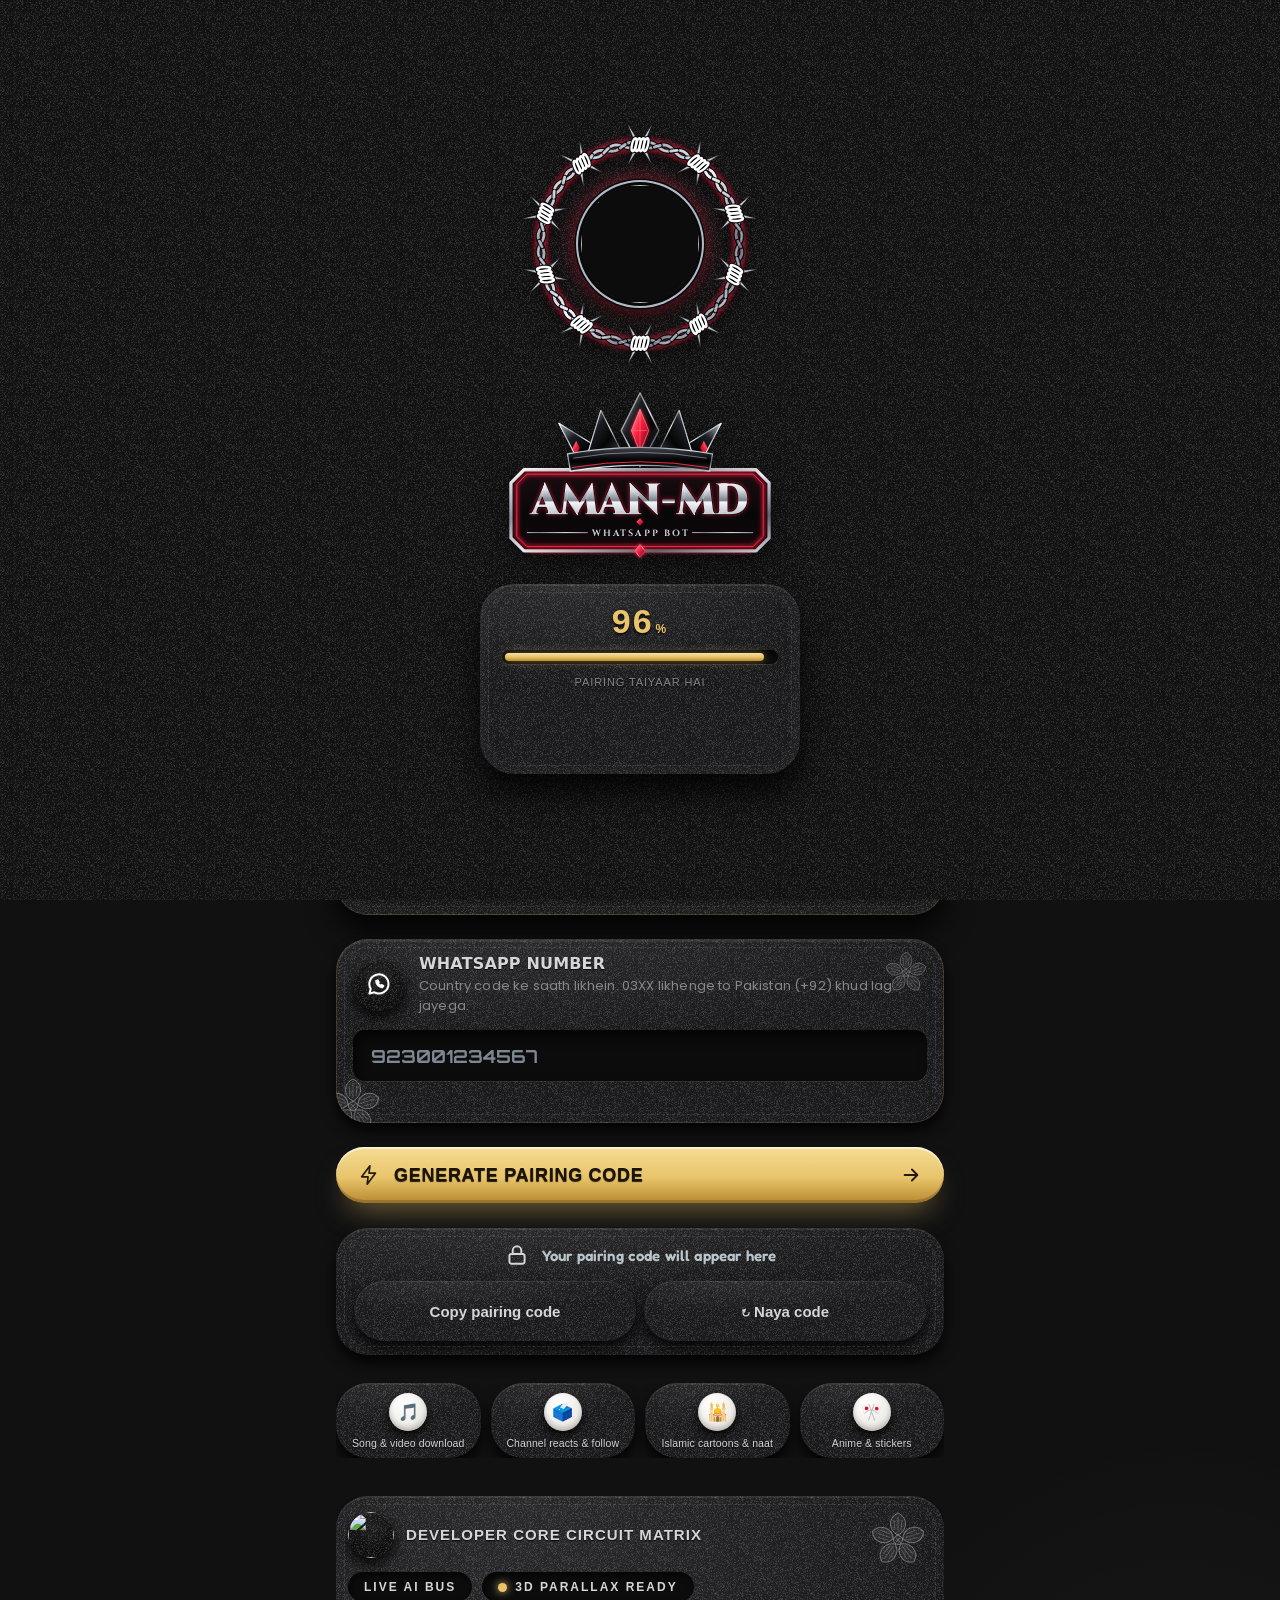
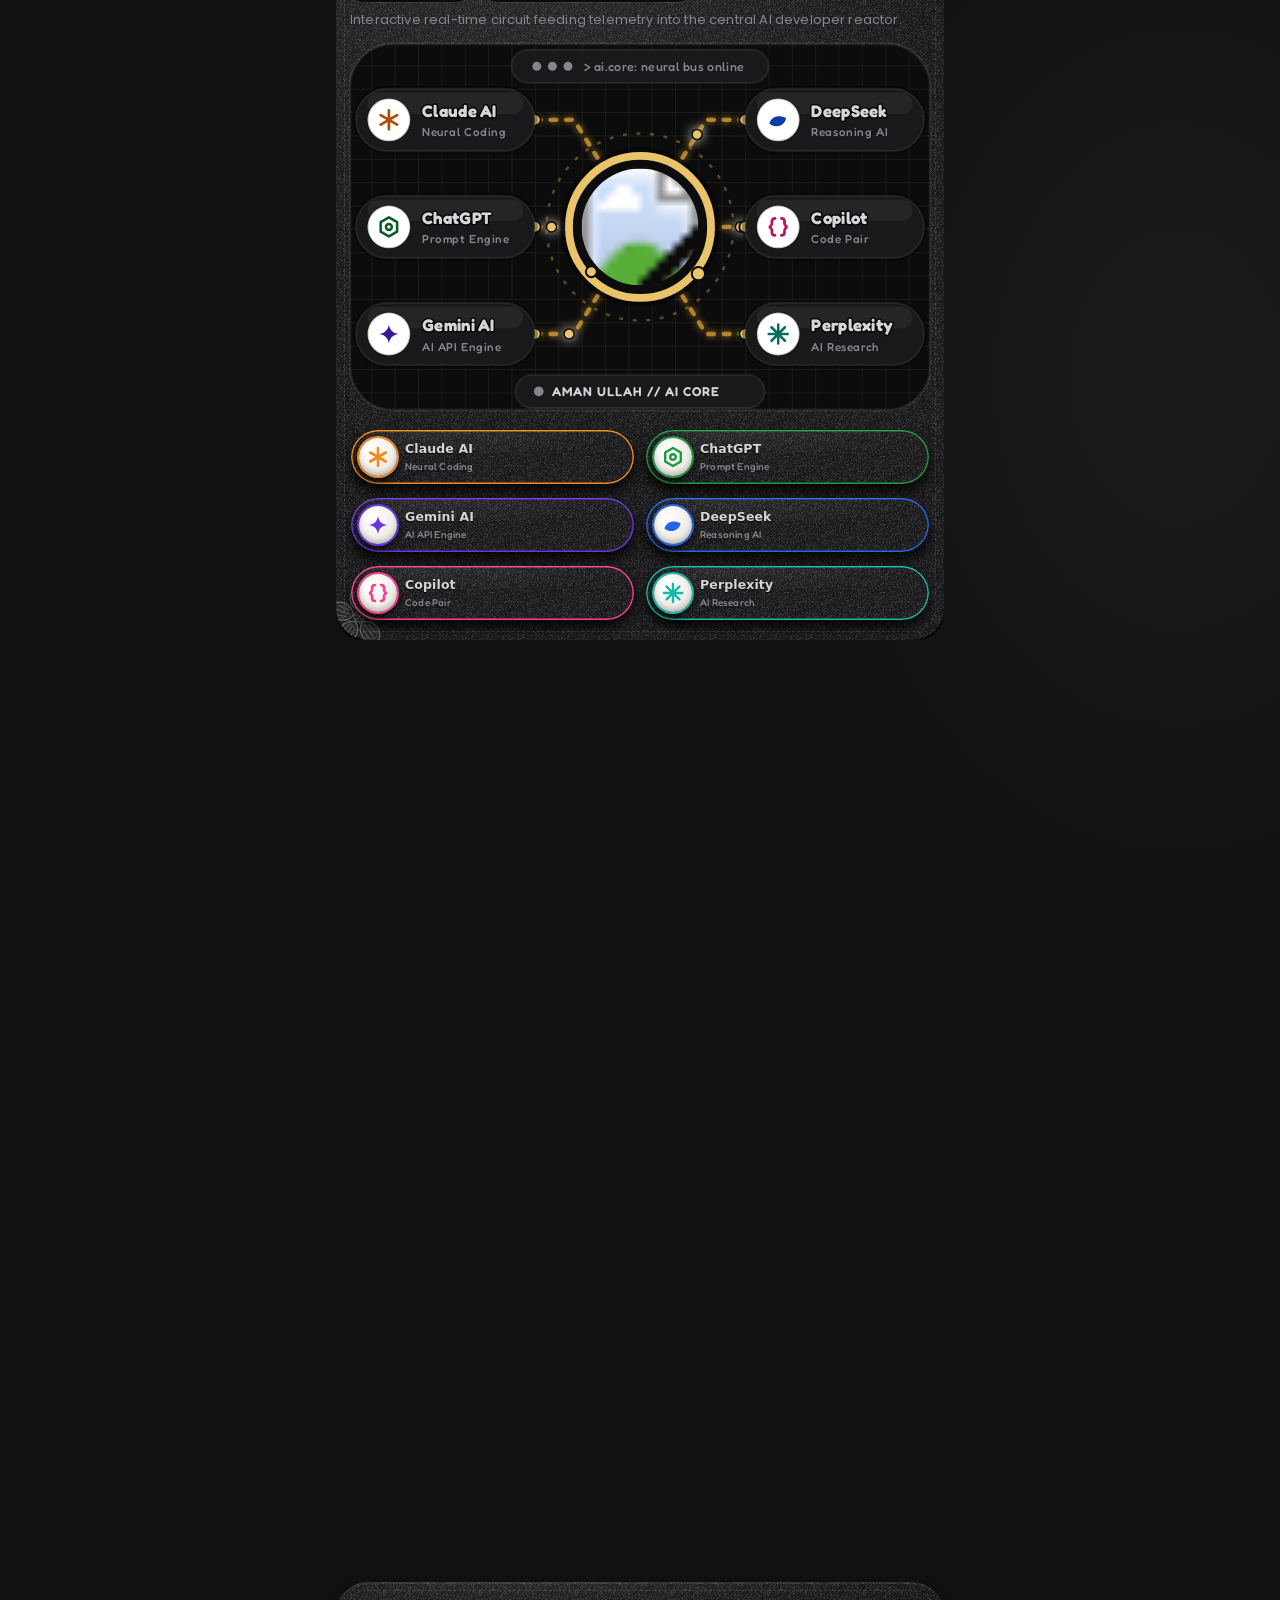
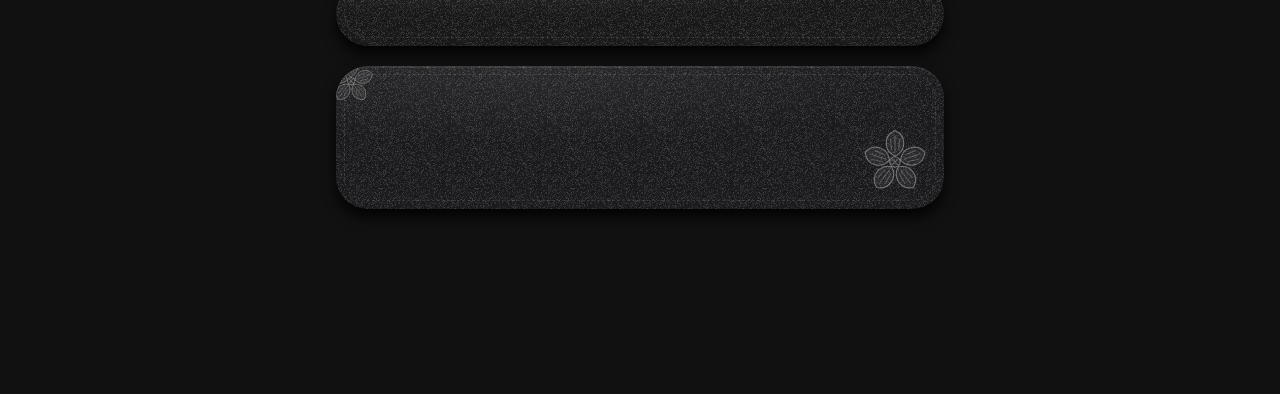
==== commit 97b4a2ca: "Edited via GitHub Manager" ====
--- a/index.html
+++ b/index.html
@@ -21,17 +21,17 @@
 <link rel="icon" type="image/png" href="https://i.postimg.cc/wjbSpFRp/aman-bot-favicon.png">
 <link rel="apple-touch-icon" href="https://i.postimg.cc/wjbSpFRp/aman-bot-favicon.png">
 <link rel="manifest" href="/manifest.webmanifest">
-<link rel="canonical" href="https://aman-mini-bot.vercel.app/">
+<link rel="canonical" href="https://aman-md-bot.vercel.app/">
 <meta name="mobile-web-app-capable" content="yes">
 <meta name="apple-mobile-web-app-capable" content="yes">
 <meta name="apple-mobile-web-app-title" content="AMAN-MD">
 <meta name="apple-mobile-web-app-status-bar-style" content="black-translucent">
-<meta property="og:url" content="https://aman-mini-bot.vercel.app/">
+<meta property="og:url" content="https://aman-md-bot.vercel.app/">
 <meta property="og:image:width" content="512"><meta property="og:image:height" content="512">
 <script type="application/ld+json">
 {"@context":"https://schema.org","@graph":[
-{"@type":"WebSite","name":"AMAN-MD","url":"https://aman-mini-bot.vercel.app/","image":"https://i.postimg.cc/zfrTVYgS/aman-bot.png","alternateName":["AMAN-MD","AMAN-MD Bot","AMAN-MD Bot"],"inLanguage":["ur","en"]},
-{"@type":"WebApplication","name":"AMAN-MD WhatsApp Bot Pair Code","alternateName":"AMAN-MD Bot","url":"https://aman-mini-bot.vercel.app/","image":"https://i.postimg.cc/zfrTVYgS/aman-bot.png","applicationCategory":"CommunicationApplication","operatingSystem":"Any","description":"Pair code website to link a WhatsApp account with the AMAN-MD (AMAN-MD) bot.","offers":{"@type":"Offer","price":"0","priceCurrency":"USD"}}
+{"@type":"WebSite","name":"AMAN-MD","url":"https://aman-md-bot.vercel.app/","image":"https://i.postimg.cc/zfrTVYgS/aman-bot.png","alternateName":["AMAN-MD","AMAN-MD Bot","AMAN-MD Bot"],"inLanguage":["ur","en"]},
+{"@type":"WebApplication","name":"AMAN-MD WhatsApp Bot Pair Code","alternateName":"AMAN-MD Bot","url":"https://aman-md-bot.vercel.app/","image":"https://i.postimg.cc/zfrTVYgS/aman-bot.png","applicationCategory":"CommunicationApplication","operatingSystem":"Any","description":"Pair code website to link a WhatsApp account with the AMAN-MD (AMAN-MD) bot.","offers":{"@type":"Offer","price":"0","priceCurrency":"USD"}}
 ]}
 </script>
 <link rel="preconnect" href="https://fonts.googleapis.com">
--- a/style.css
+++ b/style.css
@@ -0,0 +1,804 @@
+@import url('https://fonts.googleapis.com/css2?family=Fredoka:wght@400;500;600;700&display=swap');
+@import url('https://fonts.googleapis.com/css2?family=Rye&display=swap');
+
+/* ===== base ===== */
+:root{ --bg:#05080f; --bg2:#0a1220; --card:rgba(14,22,40,.72); --card2:rgba(22,34,58,.78); --solid:#0c1424; --ink:#0a0f1c; --steel1:#8fa9c9; --steel2:#c8d6e8; --steel3:#e8eef7; --chrome:linear-gradient(135deg,#f4f7fb 0%,#b9c8dc 18%,#6f8299 42%,#eef3fa 58%,#9fb2c8 78%,#f8fbff 100%); --iron:#1a2436; --molten:#ff6b35; --molten2:#ff9547; --molten3:#ffc56e; --blue:#4da8ff; --blue2:#7cc4ff; --cyan:#2fd8e8; --green:#2fe39b; --red:#ff5d7a; --gold:#ffd166; --accent:linear-gradient(100deg,var(--molten) 0%,var(--molten2) 50%,var(--molten3) 100%); --chrome-accent:linear-gradient(100deg,#dbe6f5 0%,#8fa9c9 40%,#e8eef7 70%,#6f8299 100%); --btnbg:linear-gradient(135deg,#2a3a55 0%,#1c2a42 40%,#0f1828 100%); --btn-edge:linear-gradient(135deg,#ff6b35,#ff9547 55%,#ffc56e); --ring:conic-gradient(from 0deg,var(--blue) 0 25%,var(--molten) 50% 75%,var(--cyan) 88%,var(--blue) 100%); --line:rgba(143,169,201,.32); --line2:rgba(143,169,201,.14); --text:#e6eef9; --muted:#9fb2c8; --dim:#61728c; --glow:rgba(255,107,53,.32); --sans:'Exo 2',system-ui,-apple-system,'Segoe UI',sans-serif; --tech:'Orbitron','Exo 2',system-ui,sans-serif; --mono:'JetBrains Mono',ui-monospace,SFMono-Regular,Menlo,Consolas,monospace; --metal-plate:linear-gradient(145deg,#1b2638 0%,#131d2e 35%,#0d1523 70%,#1a2538 100%); --metal-edge:linear-gradient(180deg,rgba(232,238,247,.28),rgba(143,169,201,.06) 40%,rgba(0,0,0,.28)); } html[data-theme="light"]{ --bg:#e9eef6; --bg2:#dde5f0; --card:rgba(255,255,255,.82); --card2:rgba(244,248,253,.94); --solid:#ffffff; --ink:#0d1523; --steel1:#5b7290; --steel2:#7d93ad; --steel3:#a9bcd0; --molten:#e85a24; --molten2:#f07b3a; --molten3:#f7a45c; --blue:#2563eb; --blue2:#4f8bff; --cyan:#0ea5b7; --line:rgba(90,120,160,.32); --line2:rgba(90,120,160,.14); --text:#101b2d; --muted:#4f607a; --dim:#8b9ab0; --green:#0f9d68; --red:#d6304a; --glow:rgba(232,90,36,.22); --metal-plate:linear-gradient(145deg,#ffffff 0%,#eef3fa 40%,#dfe8f4 75%,#f7fafd 100%); --metal-edge:linear-gradient(180deg,rgba(255,255,255,.9),rgba(160,180,205,.25) 40%,rgba(120,140,170,.18)); } *{box-sizing:border-box;margin:0;padding:0} html{min-height:100%;background:var(--bg);scroll-behavior:smooth} body{ min-height:100vh;min-height:100dvh; color:var(--text); font-family:var(--sans); overflow-x:hidden; position:relative; padding:max(16px,env(safe-area-inset-top)) 14px max(28px,env(safe-area-inset-bottom)); -webkit-font-smoothing:antialiased; background: radial-gradient(ellipse 80% 50% at 15% 0%,rgba(40,80,140,.22),transparent 65%), radial-gradient(ellipse 70% 45% at 88% 12%,rgba(255,107,53,.10),transparent 60%), radial-gradient(ellipse 90% 55% at 50% 105%,rgba(20,40,70,.35),transparent 70%), linear-gradient(180deg,#05080f 0%,#081020 40%,#060b16 100%); } html[data-theme="light"] body{ background: radial-gradient(ellipse 80% 50% at 15% 0%,rgba(180,205,235,.55),transparent 65%), radial-gradient(ellipse 70% 45% at 88% 12%,rgba(240,140,80,.12),transparent 60%), linear-gradient(180deg,#e9eef6 0%,#e2eaf4 50%,#eef3fa 100%); } body:before{ content:"";position:fixed;inset:0;pointer-events:none;z-index:0; background-image: linear-gradient(var(--line2) 1px,transparent 1px), linear-gradient(90deg,var(--line2) 1px,transparent 1px); background-size:46px 46px; opacity:.30; -webkit-mask-image:radial-gradient(ellipse at 50% 22%,#000 8%,transparent 78%); mask-image:radial-gradient(ellipse at 50% 22%,#000 8%,transparent 78%); } body:after{ content:"";position:fixed;inset:0;pointer-events:none;z-index:0;opacity:.045; background-image:url("data:image/svg+xml,%3Csvg xmlns='http://www.w3.org/2000/svg' width='160' height='160'%3E%3Cfilter id='n'%3E%3CfeTurbulence type='fractalNoise' baseFrequency='0.9' numOctaves='3'/%3E%3C/filter%3E%3Crect width='160' height='160' filter='url(%23n)'/%3E%3C/svg%3E"); mix-blend-mode:overlay; } .blob{position:fixed;border-radius:50%;filter:blur(80px);opacity:.45;pointer-events:none;z-index:0;will-change:transform} .b1{width:65vmax;height:65vmax;left:-26vmax;top:-28vmax;background:radial-gradient(circle,rgba(40,90,170,.55),transparent 68%);animation:d1 26s ease-in-out infinite alternate} .b2{width:55vmax;height:55vmax;right:-24vmax;top:12vmax;background:radial-gradient(circle,rgba(255,107,53,.30),transparent 66%);animation:d2 30s ease-in-out infinite alternate} .b3{width:60vmax;height:60vmax;left:-8vmax;bottom:-34vmax;background:radial-gradient(circle,rgba(47,216,232,.20),transparent 66%);animation:d3 28s ease-in-out infinite alternate} @keyframes d1{to{transform:translate(12vmax,9vmax) scale(1.14)}} @keyframes d2{to{transform:translate(-11vmax,11vmax) scale(.92)}} @keyframes d3{to{transform:translate(14vmax,-7vmax) scale(1.08)}} #fx{position:fixed;inset:0;width:100%;height:100%;pointer-events:none;z-index:1} .wrap{position:relative;z-index:2;width:100%;max-width:540px;margin:0 auto} .wrap>*{animation:rise .7s cubic-bezier(.2,.8,.2,1) both} .wrap>*:nth-child(2){animation-delay:.05s} .wrap>*:nth-child(3){animation-delay:.10s} .wrap>*:nth-child(4){animation-delay:.15s} .wrap>*:nth-child(5){animation-delay:.20s} .wrap>*:nth-child(6){animation-delay:.25s} .wrap>*:nth-child(7){animation-delay:.30s} @keyframes rise{from{opacity:0;transform:translateY(18px)}to{opacity:1;transform:none}} .top{display:flex;align-items:center;justify-content:space-between;gap:10px;margin:2px 0 18px} .brand-mini{display:flex;align-items:center;gap:12px;min-width:0} .mini-av{ position:relative;width:46px;height:46px;flex:0 0 auto;border-radius:14px;padding:2px; background:var(--chrome); box-shadow:0 0 0 1px rgba(0,0,0,.5),0 6px 18px -6px rgba(0,0,0,.7),inset 0 1px 0 rgba(255,255,255,.6); animation:ringspin 12s linear infinite; } .mini-av>span{display:block;width:100%;height:100%;border-radius:12px;overflow:hidden;background:var(--solid);animation:ringspin 12s linear infinite reverse} .mini-av img{width:100%;height:100%;object-fit:cover;object-position:center 22%;display:block} @keyframes ringspin{to{transform:rotate(360deg)}} .mini-av>span{display:grid;place-items:center;color:var(--dim)} .mini-av svg{display:none;width:62%;height:62%} .mini-av .nofoto svg{display:block} .mini-av .nofoto img{display:none} .brand-mini b{ display:block;font:800 17px var(--tech);letter-spacing:2px; background:var(--chrome-accent);-webkit-background-clip:text;background-clip:text;color:transparent; filter:drop-shadow(0 1px 0 rgba(0,0,0,.6)); } .brand-mini small{display:block;color:var(--muted);font-size:11.5px;letter-spacing:.6px} .tools{display:flex;gap:8px} .tool{ width:46px;height:46px;border:1px solid var(--line); background:var(--metal-plate); -webkit-backdrop-filter:blur(16px);backdrop-filter:blur(16px); color:var(--text);border-radius:14px;cursor:pointer; display:grid;place-items:center;font:700 12px var(--tech); box-shadow:inset 0 1px 0 rgba(255,255,255,.14),inset 0 -1px 0 rgba(0,0,0,.32),0 6px 14px -8px #000; transition:border-color .2s,transform .15s,box-shadow .2s; } .tool:hover{border-color:var(--molten2);box-shadow:0 0 0 4px var(--glow),inset 0 1px 0 rgba(255,255,255,.2)} .tool:active{transform:scale(.94)} .tool svg{width:21px;height:21px;stroke:currentColor} .tool:focus-visible,.srv-head:focus-visible,.srv:focus-visible,.btn:focus-visible,.copy:focus-visible,.pill:focus-visible{ outline:2px solid var(--molten2);outline-offset:3px; } .cut{ position:relative;padding:1.5px;border-radius:24px; background:conic-gradient(from var(--ang),var(--steel1),rgba(255,107,53,.35) 25%,var(--steel2) 50%,rgba(77,168,255,.35) 75%,var(--steel1)); box-shadow: 0 28px 60px -34px rgba(0,0,0,.9), 0 2px 0 rgba(255,255,255,.04), inset 0 1px 0 rgba(255,255,255,.10); animation:rise .7s cubic-bezier(.2,.8,.2,1) both, spinb 12s linear infinite; } @property --ang{syntax:'<angle>';initial-value:0deg;inherits:false} @keyframes spinb{to{--ang:360deg}} .cut>.in{ position:relative;height:100%;border-radius:23px; background:var(--metal-plate); -webkit-backdrop-filter:blur(22px) saturate(130%);backdrop-filter:blur(22px) saturate(130%); overflow:hidden; box-shadow:inset 0 1px 0 rgba(255,255,255,.10),inset 0 0 50px rgba(0,0,0,.25); } .cut>.in:before,.cut>.in:after{ content:"";position:absolute;width:7px;height:7px;border-radius:50%;z-index:2; background:radial-gradient(circle at 35% 30%,#f1f5fb,#8fa9c9 55%,#33445c 100%); box-shadow:0 0 0 1px rgba(0,0,0,.55),inset 0 1px 0 rgba(255,255,255,.7); } .cut>.in:before{top:9px;left:9px} .cut>.in:after{top:9px;right:9px} .cut.hero{ border-radius:0;padding:1.5px; clip-path:polygon(0 0,calc(100% - 30px) 0,100% 30px,100% 100%,32px 100%,0 calc(100% - 32px)); background:conic-gradient(from var(--ang),#ffb87a,#ff6b35 18%,#8fa9c9 38%,#4da8ff 56%,#8fa9c9 74%,#ff9547 92%,#ffb87a); } .cut.hero>.in{ border-radius:0; clip-path:polygon(0 0,calc(100% - 29px) 0,100% 29px,100% 100%,31px 100%,0 calc(100% - 31px)); background: linear-gradient(150deg,rgba(255,107,53,.14),transparent 55%), radial-gradient(circle at 100% 0,rgba(77,168,255,.16),transparent 55%), linear-gradient(160deg,#18243a 0%,#101a2b 55%,#0b1320 100%); padding:22px 20px 20px; } html[data-theme="light"] .cut.hero>.in{ background: linear-gradient(150deg,rgba(240,140,80,.10),transparent 55%), radial-gradient(circle at 100% 0,rgba(37,99,235,.10),transparent 55%), linear-gradient(160deg,#ffffff 0%,#eef3fa 55%,#e2eaf4 100%); } .hero .in>*{position:relative;z-index:1} .hero .in:before{ content:"";position:absolute;inset:0;pointer-events:none;z-index:0; background-image:radial-gradient(rgba(200,214,232,.28) 1px,transparent 1.7px); background-size:20px 20px; -webkit-mask-image:linear-gradient(125deg,#000 0%,transparent 60%); mask-image:linear-gradient(125deg,#000 0%,transparent 60%); } .hero .in:after{ content:"";position:absolute;left:0;right:0;top:0;height:26%;pointer-events:none;z-index:0; background:linear-gradient(180deg,transparent,rgba(255,150,80,.10),transparent); animation:scan 7s linear infinite; } @keyframes scan{from{transform:translateY(-100%)}to{transform:translateY(430%)}} .tag{ display:inline-flex;align-items:center;gap:8px;padding:7px 13px; border:1px solid rgba(143,169,201,.45);border-radius:8px; background:linear-gradient(180deg,rgba(30,44,68,.85),rgba(12,20,36,.85)); font:600 10px var(--tech);letter-spacing:2.6px;color:var(--muted);text-transform:uppercase; box-shadow:inset 0 1px 0 rgba(255,255,255,.10),inset 0 -1px 0 rgba(0,0,0,.4); } html[data-theme="light"] .tag{background:linear-gradient(180deg,#fff,#e7eef7)} .tag i{color:var(--molten2);font-style:normal} .tag .pdot{ width:7px;height:7px;border-radius:50%;background:var(--green); box-shadow:0 0 10px var(--green),0 0 0 2px rgba(47,227,155,.22); animation:pulse 1.8s infinite; } @keyframes pulse{50%{opacity:.42}} .hero-grid{display:grid;grid-template-columns:1fr auto;align-items:center;gap:14px;margin-top:16px} .rizo{ font:italic 900 clamp(38px,12vw,56px)/.92 var(--sans); letter-spacing:-1.5px;transform:skewX(-6deg);transform-origin:left; background:var(--chrome); -webkit-background-clip:text;background-clip:text;color:transparent; filter:drop-shadow(0 4px 16px rgba(255,140,60,.42)) drop-shadow(0 1px 0 rgba(0,0,0,.65)); } html[data-theme="light"] .rizo{ background:linear-gradient(180deg,#1b2a4a 0%,#5b7290 45%,#1b2a4a 100%); -webkit-background-clip:text;background-clip:text; filter:drop-shadow(0 3px 10px rgba(90,120,160,.35)); } .rizo b{ font-weight:900; background:linear-gradient(180deg,#ffd9a8,#ff6b35 55%,#c94a12); -webkit-background-clip:text;background-clip:text;color:transparent; } .slogan{ margin-top:12px;font:600 10px var(--tech);letter-spacing:3.8px;color:var(--muted); display:flex;align-items:center;gap:9px; } .slogan:before{content:"";width:30px;height:2px;border-radius:2px;background:var(--accent);box-shadow:0 0 10px var(--molten)} .crown{ display:block;width:32px;height:25px;margin:0 0 6px 5px; filter:drop-shadow(0 0 10px rgba(255,160,80,.95)); transform:skewX(-6deg); } .avatar{ --av:clamp(126px,36vw,166px); position:relative;width:var(--av);aspect-ratio:1;margin:14px 14px 14px 0; perspective:700px;--rx:0deg;--ry:0deg; animation:floaty 6.5s ease-in-out infinite; } @keyframes floaty{50%{translate:0 -7px}} .av-tilt{position:absolute;inset:0;transform:rotateX(var(--rx)) rotateY(var(--ry));transition:transform .18s ease-out;transform-style:preserve-3d} .av-glow{ position:absolute;inset:-22%;border-radius:50%; background:radial-gradient(circle,rgba(255,130,60,.35),transparent 66%); filter:blur(16px);animation:breathe 4.8s ease-in-out infinite; } @keyframes breathe{50%{transform:scale(1.13);opacity:.8}} .av-ring{ position:absolute;inset:0;border-radius:50%; background:var(--ring); -webkit-mask:radial-gradient(farthest-side,transparent calc(100% - 5px),#000 calc(100% - 4px)); mask:radial-gradient(farthest-side,transparent calc(100% - 5px),#000 calc(100% - 4px)); animation:ringspin 7s linear infinite; } .av-ring.r2{ inset:-11px;opacity:.55; background:conic-gradient(from 0deg,var(--cyan) 0 22%,transparent 22% 50%,var(--molten2) 50% 72%,transparent 72%); -webkit-mask:radial-gradient(farthest-side,transparent calc(100% - 2px),#000 calc(100% - 1px)); mask:radial-gradient(farthest-side,transparent calc(100% - 2px),#000 calc(100% - 1px)); animation:ringspin 16s linear infinite reverse; } .orbit{position:absolute;inset:-19px;border-radius:50%;animation:ringspin 9.5s linear infinite} .orbit i{ position:absolute;left:50%;top:0;width:10px;height:10px;margin:-5px 0 0 -5px;border-radius:50%; background:radial-gradient(circle at 35% 30%,#fff,#ffb87a 55%,#ff6b35); box-shadow:0 0 14px 4px rgba(255,120,50,.8),0 0 0 1px rgba(0,0,0,.3); } .orbit.o2{animation-duration:16s;animation-direction:reverse} .orbit.o2 i{ top:auto;bottom:0;margin:0 0 -5px -5px; background:radial-gradient(circle at 35% 30%,#fff,#9fd6ff 55%,#4da8ff); box-shadow:0 0 14px 4px rgba(77,168,255,.8),0 0 0 1px rgba(0,0,0,.3); } .av-photo{ position:absolute;inset:7px;border-radius:50%;overflow:hidden; background:linear-gradient(145deg,#1c2c46,#070d18); box-shadow: 0 16px 40px -12px rgba(0,0,0,.85), inset 0 0 0 2px rgba(255,255,255,.10), inset 0 0 22px rgba(0,0,0,.55); } .av-photo img{width:100%;height:100%;object-fit:cover;object-position:center 22%;display:block;transition:transform .7s cubic-bezier(.2,.8,.2,1)} .avatar:hover .av-photo img{transform:scale(1.07)} .av-fallback{position:absolute;inset:0;display:none;place-items:center;color:rgba(255,255,255,.75)} .av-fallback svg{width:58%;height:58%} .nofoto .av-fallback{display:grid} .nofoto img{display:none} .av-dot{ position:absolute;right:9%;bottom:9%;width:22px;height:22px;border-radius:50%; background:var(--green);border:3px solid var(--solid); box-shadow:0 0 14px var(--green); animation:pulse 1.8s infinite;transform:translateZ(30px); } .av-dot.off{background:#ffb020;box-shadow:0 0 14px #ffb020} .big{ margin-top:14px; font:600 clamp(11px,3.4vw,13px)/1.8 var(--tech) !important; letter-spacing:2.2px !important; color:var(--text);text-transform:uppercase;opacity:.92; } .progress{ margin-top:15px;height:4px;width:100%;border-radius:9px; background:rgba(143,169,201,.16);position:relative;overflow:hidden; box-shadow:inset 0 1px 2px rgba(0,0,0,.6); } .progress:before{ content:"";position:absolute;inset:0;width:24%;border-radius:9px; background:var(--accent);box-shadow:0 0 12px var(--molten); animation:sweepprog 3.6s ease-in-out infinite; } @keyframes sweepprog{0%,100%{left:0}50%{left:76%}} .progress:after{ content:"";position:absolute;inset:0; background:linear-gradient(100deg,transparent 30%,rgba(255,255,255,.55),transparent 70%); transform:translateX(-100%);animation:sweep 2.6s ease-in-out infinite; } @keyframes sweep{to{transform:translateX(100%)}} .stats{display:grid;grid-template-columns:repeat(3,1fr);gap:9px;margin-top:18px} .chip{ position:relative;overflow:hidden;padding:11px 8px;border-radius:12px; border:1px solid var(--line2); background:linear-gradient(180deg,rgba(36,54,82,.65),rgba(10,18,32,.7)); box-shadow:inset 0 1px 0 rgba(255,255,255,.08),inset 0 -1px 0 rgba(0,0,0,.4); text-align:center; } html[data-theme="light"] .chip{background:linear-gradient(180deg,#fff,#edf2f9)} .chip:before{ content:"";position:absolute;left:22%;right:22%;top:0;height:2px;border-radius:0 0 4px 4px; background:var(--accent);box-shadow:0 0 10px var(--molten); } .chip b{ display:block;font:800 19px var(--tech); background:var(--chrome-accent);-webkit-background-clip:text;background-clip:text;color:transparent; } html[data-theme="light"] .chip b{background:linear-gradient(180deg,#1b2a4a,#5b7290);-webkit-background-clip:text;background-clip:text} .chip span{display:block;margin-top:3px;color:var(--muted);font-size:10.5px;letter-spacing:.4px} .steps3{display:flex;align-items:center;gap:8px;margin:22px 4px 18px} .st{display:flex;align-items:center;gap:9px;color:var(--dim);font:600 14px var(--sans);transition:color .3s} .st .n{font:600 14px var(--tech);padding:3px 11px;border-radius:99px;transition:all .3s;color:var(--dim)} .st.on{color:var(--text)} .st.on .n{background:var(--btnbg);color:#fff;box-shadow:0 0 16px var(--glow),inset 0 1px 0 rgba(255,255,255,.18)} .st.done{color:var(--text)} .st.done .n{color:var(--green);text-shadow:0 0 10px var(--green)} .sl{flex:1;height:2px;border-radius:2px;background:var(--line2);min-width:12px;position:relative;overflow:hidden;transition:background .3s} .sl.on{background:var(--accent);box-shadow:0 0 8px var(--molten)} .srv-box{margin-bottom:14px} .srv-box .in{padding:12px} .srv-head{ width:100%;display:flex;align-items:center;gap:12px;padding:11px 13px; border:1px solid var(--line);border-radius:16px;cursor:pointer;color:var(--text);text-align:left; background:linear-gradient(120deg,rgba(255,107,53,.14),rgba(36,54,82,.55)); font-family:var(--sans); box-shadow:inset 0 1px 0 rgba(255,255,255,.09),inset 0 -1px 0 rgba(0,0,0,.4); transition:border-color .2s,box-shadow .2s; } .srv-head:hover{border-color:var(--molten2);box-shadow:0 0 0 4px var(--glow),inset 0 1px 0 rgba(255,255,255,.14)} .srv-ico{ width:50px;height:50px;border-radius:13px;display:grid;place-items:center;flex:0 0 auto; background:linear-gradient(145deg,rgba(255,107,53,.24),rgba(77,168,255,.14)); border:1px solid var(--line2); box-shadow:inset 0 1px 0 rgba(255,255,255,.12); } .srv-ico svg{width:25px;height:25px;stroke:var(--molten2)} .srv-t{flex:1;min-width:0} .srv-t b{display:block;font:700 17px var(--sans)} .srv-t small{display:block;margin-top:2px;color:var(--muted);font:500 12.5px var(--mono);letter-spacing:.4px;white-space:nowrap;overflow:hidden;text-overflow:ellipsis} .online{display:flex;align-items:center;gap:7px;color:var(--green);font:700 13px var(--sans);white-space:nowrap} .online i{width:9px;height:9px;border-radius:50%;background:var(--green);box-shadow:0 0 10px var(--green);animation:pulse 1.8s infinite} .chev{width:22px;height:22px;stroke:var(--blue2);transition:transform .3s;flex:0 0 auto} .open .chev{transform:rotate(180deg)} .grid{display:none;grid-template-columns:repeat(3,1fr);gap:9px;margin-top:13px;max-height:360px;overflow:auto;padding:2px} .open .grid{display:grid;animation:fade .28s ease-out} @keyframes fade{from{opacity:0;transform:translateY(-5px)}to{opacity:1;transform:none}} .grid::-webkit-scrollbar{width:5px} .grid::-webkit-scrollbar-thumb{background:var(--steel1);border-radius:99px} .srv{ position:relative;display:flex;flex-direction:column;gap:4px; padding:11px 9px 10px 32px;border:1px solid var(--line2);border-radius:12px; background:linear-gradient(160deg,rgba(26,40,62,.92),rgba(8,15,28,.96)); color:var(--text);cursor:pointer;text-align:left;font-family:var(--sans); box-shadow:inset 0 1px 0 rgba(255,255,255,.07),inset 0 -1px 0 rgba(0,0,0,.45); transition:transform .18s,border-color .2s,box-shadow .2s,background .2s; } html[data-theme="light"] .srv{background:linear-gradient(160deg,#fff,#eaf0f8)} .srv:hover{border-color:var(--molten2);transform:translateY(-2px);box-shadow:0 12px 22px -14px rgba(0,0,0,.8),0 0 0 3px rgba(255,140,60,.12)} .srv:active{transform:scale(.97)} .srv.sel{ border-color:var(--blue2); background:linear-gradient(160deg,rgba(77,168,255,.20),rgba(8,15,28,.92)); box-shadow:0 0 0 2px rgba(77,168,255,.25),0 0 22px -4px rgba(77,168,255,.55),inset 0 1px 0 rgba(255,255,255,.12); } .srv.dis{opacity:.42;cursor:not-allowed} .srv .si{width:15px;height:15px;margin:0;position:absolute;left:10px;top:12px;stroke:var(--blue2)} .srv .r{position:absolute;top:8px;right:8px;width:15px;height:15px;border-radius:50%;border:1.5px solid var(--dim)} .srv.sel .r{border-color:var(--blue2);background:radial-gradient(circle,var(--blue2) 45%,transparent 50%);box-shadow:0 0 8px var(--blue2)} .srv b{font:700 12.5px var(--sans)} .srv .cap{font:500 11.5px var(--mono);color:var(--muted)} .srv .bars{display:flex;align-items:flex-end;gap:2px;height:15px;align-self:flex-end;margin-top:-8px} .bars i{width:4px;border-radius:1px;background:rgba(143,169,201,.25)} .bars i:nth-child(1){height:5px} .bars i:nth-child(2){height:8px} .bars i:nth-child(3){height:11px} .bars i:nth-child(4){height:14px} .bars.l1 i:nth-child(-n+1),.bars.l2 i:nth-child(-n+2),.bars.l3 i:nth-child(-n+3),.bars.l4 i:nth-child(-n+4){background:var(--blue)} .bars.l1 i:nth-child(-n+1){background:var(--red)} .badge{position:absolute;left:10px;bottom:9px;font:700 9px var(--tech);letter-spacing:1px;color:var(--red)} .srv-note{margin-top:11px;color:var(--dim);font-size:11.5px;text-align:center} .num-box{margin-bottom:14px} .num-box .in{padding:16px} .num-top{display:flex;align-items:center;gap:14px} .wa{ width:52px;height:52px;border-radius:14px;display:grid;place-items:center;flex:0 0 auto; background:linear-gradient(145deg,rgba(77,168,255,.20),rgba(20,40,70,.85)); border:1px solid var(--line2); box-shadow:inset 0 1px 0 rgba(255,255,255,.12); } .wa svg{width:27px;height:27px;stroke:var(--blue2)} .num-top b{display:block;font:800 16px var(--sans);letter-spacing:.8px;text-transform:uppercase} .num-top small{display:block;margin-top:3px;color:var(--muted);font-size:13px;line-height:1.5} .field{ margin-top:15px;display:flex;align-items:center;border:1px solid var(--line);border-radius:12px; background:linear-gradient(180deg,rgba(6,13,26,.92),rgba(12,22,40,.92)); box-shadow:inset 0 2px 6px rgba(0,0,0,.6),inset 0 1px 0 rgba(255,255,255,.05); transition:border-color .2s,box-shadow .2s; } html[data-theme="light"] .field{background:linear-gradient(180deg,#fff,#f0f5fb)} .field:focus-within{border-color:var(--blue2);box-shadow:0 0 0 4px rgba(77,168,255,.18),inset 0 2px 6px rgba(0,0,0,.4)} .field.bad{border-color:var(--red);animation:shake .35s} @keyframes shake{25%{transform:translateX(-5px)}75%{transform:translateX(5px)}} #number{ width:100%;min-width:0;padding:17px 16px;border:0;outline:0;background:transparent;color:var(--text); font:500 20px var(--tech);letter-spacing:1.2px; } #number::placeholder{color:var(--dim);font-size:18px;font-weight:400;letter-spacing:.5px} .preview{margin:10px 4px 0;min-height:17px;color:var(--muted);font:500 12px var(--mono)} .preview b{color:var(--green);font-weight:600;text-shadow:0 0 10px rgba(47,227,155,.5)} .btn{ position:relative;overflow:hidden;display:flex;align-items:center;justify-content:center;gap:14px; width:100%;padding:20px 18px;border:0;border-radius:0;cursor:pointer;margin-bottom:15px; color:#fff;font:600 clamp(11px,3.5vw,14px) var(--tech);letter-spacing:2.2px;text-transform:uppercase;white-space:nowrap; clip-path:polygon(0 0,calc(100% - 22px) 0,100% 22px,100% 100%,22px 100%,0 calc(100% - 22px)); background: linear-gradient(135deg,rgba(255,107,53,.18),transparent 45%), linear-gradient(135deg,#233450 0%,#17253c 45%,#0c1524 100%); text-shadow:0 1px 10px rgba(0,0,0,.55); box-shadow: inset 0 1px 0 rgba(255,255,255,.18), inset 0 -1px 0 rgba(0,0,0,.55), inset 0 0 0 1px rgba(255,140,60,.22); filter:drop-shadow(0 14px 22px rgba(255,107,53,.18)); transition:transform .15s,filter .25s,background-position .6s; animation:btnpulse 3.8s ease-in-out infinite; } @keyframes btnpulse{50%{filter:drop-shadow(0 14px 28px rgba(255,120,50,.32))}} .btn:before{ content:"";position:absolute;inset:0; background:linear-gradient(135deg,transparent 40%,rgba(255,140,60,.16) 50%,transparent 60%); opacity:.9; } .btn:after{ content:"";position:absolute;inset:0; background:linear-gradient(100deg,transparent 30%,rgba(255,255,255,.22),transparent 70%); transform:translateX(-120%);animation:sweep 3.4s ease-in-out infinite; } .btn:hover{filter:brightness(1.10) drop-shadow(0 14px 28px rgba(255,140,60,.35));background-position:100% 0} .btn:active{transform:scale(.985)} .btn:disabled{filter:saturate(.5);cursor:wait;animation:none} .btn svg{width:22px;height:22px;stroke:#ffb87a;flex:0 0 auto;position:relative;z-index:1;filter:drop-shadow(0 0 8px rgba(255,150,80,.9))} .btn .arrow{margin-left:auto;stroke:#c8d6e8} .btn span{position:relative;z-index:1} .spin{width:18px;height:18px;border:2px solid rgba(255,255,255,.28);border-top-color:#ffb87a;border-radius:50%;display:none;animation:rot .7s linear infinite;position:relative;z-index:1} @keyframes rot{to{transform:rotate(360deg)}} .btn.loading .spin{display:block} .btn.loading .bolt{display:none} .res{ position:relative;border:1.5px dashed rgba(143,169,201,.38);border-radius:14px;padding:22px 16px;min-height:100px; display:flex;flex-direction:column;align-items:center;justify-content:center;gap:13px;text-align:center; color:var(--muted);font:600 15px var(--sans);margin-bottom:12px; background:linear-gradient(180deg,rgba(255,107,53,.06),rgba(8,15,28,.55)); -webkit-backdrop-filter:blur(16px);backdrop-filter:blur(16px); box-shadow:inset 0 1px 0 rgba(255,255,255,.06),inset 0 0 30px rgba(0,0,0,.25); } html[data-theme="light"] .res{background:linear-gradient(180deg,rgba(255,255,255,.9),rgba(237,243,250,.8))} .res .lock{display:flex;align-items:center;gap:12px} .res svg{width:26px;height:26px;stroke:var(--blue2)} .res.err{color:var(--red);border-color:rgba(255,93,122,.55);font-size:14.5px;line-height:1.6;font-weight:600} .res.wait{font-size:14.5px} .tiles{display:flex;align-items:center;justify-content:center;gap:6px;width:100%} .tile{ flex:1 1 0;min-width:0;max-width:42px;height:clamp(44px,12.5vw,58px); display:flex;align-items:center;justify-content:center; border:1px solid rgba(77,168,255,.6);border-radius:10px; background:linear-gradient(180deg,rgba(77,168,255,.22),rgba(10,20,38,.95)); font:800 clamp(18px,5.6vw,26px) var(--tech);color:#fff; text-shadow:0 0 14px #4da8ff,0 0 26px #4da8ff; box-shadow:0 0 22px -4px rgba(77,168,255,.6),inset 0 1px 0 rgba(255,255,255,.18); animation:tin .42s both; } html[data-theme="light"] .tile{ background:linear-gradient(180deg,#fff,#e6eef9);color:#1d4ed8;text-shadow:none; border-color:rgba(60,90,200,.4);box-shadow:0 8px 20px -10px rgba(60,90,200,.5),inset 0 1px 0 #fff; } .tile.dash{flex:0 0 10px;max-width:10px;border:0;background:none;box-shadow:none;text-shadow:none;color:var(--dim)} @keyframes tin{from{opacity:0;transform:translateY(10px) scale(.88)}to{opacity:1;transform:none}} .timer{width:100%;display:none} .timer.show{display:block} .timer-top{display:flex;justify-content:space-between;color:var(--dim);font:500 11px var(--mono)} .timer-top b{color:var(--text);font-weight:600} .bar{height:5px;margin-top:6px;border-radius:9px;background:rgba(143,169,201,.18);overflow:hidden;box-shadow:inset 0 1px 2px rgba(0,0,0,.6)} .bar i{display:block;height:100%;width:100%;background:var(--accent);box-shadow:0 0 10px var(--molten);transition:width 1s linear} .bar.low i{background:linear-gradient(90deg,#ff5a36,#ffb347)} .row{display:flex;gap:8px;width:100%} .copy{ display:none;flex:1;padding:13px;border:1px solid var(--line);border-radius:12px; background:linear-gradient(180deg,rgba(30,46,72,.92),rgba(10,18,34,.92)); color:var(--text);cursor:pointer;font:700 13px var(--sans); box-shadow:inset 0 1px 0 rgba(255,255,255,.10),inset 0 -1px 0 rgba(0,0,0,.4); transition:border-color .2s,transform .15s; } html[data-theme="light"] .copy{background:linear-gradient(180deg,#fff,#e8eff8)} .copy.show{display:block} .copy:hover{border-color:var(--blue2)} .copy:active{transform:scale(.97)} .copy.done{color:var(--green);border-color:var(--green)} .waiting{ display:none;width:100%;align-items:center;gap:9px;padding:10px 13px; border:1px dashed rgba(143,169,201,.28);border-radius:12px; color:var(--muted);font-size:12.5px;text-align:left;line-height:1.55; } .waiting.show{display:flex} .waiting i{flex:0 0 9px;height:9px;border-radius:50%;background:var(--blue2);animation:pulse 1.2s infinite;box-shadow:0 0 10px var(--blue2)} .success{ display:none;margin-bottom:12px;padding:24px 16px;border:1px solid rgba(47,227,155,.5);border-radius:18px; background:linear-gradient(160deg,rgba(47,227,155,.14),transparent),linear-gradient(160deg,rgba(16,28,46,.92),rgba(8,15,28,.92)); -webkit-backdrop-filter:blur(16px);backdrop-filter:blur(16px);text-align:center; box-shadow:0 0 40px -10px rgba(47,227,155,.25),inset 0 1px 0 rgba(255,255,255,.08); } html[data-theme="light"] .success{background:linear-gradient(160deg,rgba(15,157,104,.10),transparent),#fff} .success.show{display:block;animation:fade .4s} .check{ width:58px;height:58px;margin:0 auto 12px;border-radius:50%;display:grid;place-items:center; background:rgba(47,227,155,.14); box-shadow:0 0 0 8px rgba(47,227,155,.07),inset 0 1px 0 rgba(255,255,255,.14); } .check svg{stroke-dasharray:30;stroke-dashoffset:30;animation:draw .6s .15s forwards} @keyframes draw{to{stroke-dashoffset:0}} .success h3{font:800 18px var(--tech);letter-spacing:.8px} .success p{margin-top:7px;color:var(--muted);font-size:13px;line-height:1.7} .success code{padding:2px 9px;border-radius:8px;background:rgba(47,227,155,.12);font:500 12.5px var(--mono);color:var(--green)} .howto{ display:none;margin-bottom:12px;padding:16px;border:1px solid var(--line2);border-radius:16px; background:linear-gradient(160deg,rgba(26,40,62,.92),rgba(8,15,28,.92)); -webkit-backdrop-filter:blur(16px);backdrop-filter:blur(16px); box-shadow:inset 0 1px 0 rgba(255,255,255,.07); } html[data-theme="light"] .howto{background:linear-gradient(160deg,#fff,#eaf0f8)} .howto.show{display:block;animation:fade .3s} .howto h2{font:800 13px var(--tech);margin-bottom:9px;color:var(--blue2);letter-spacing:1px} .howto ol{padding-left:22px;color:var(--muted);font-size:13px;line-height:1.95} .howto em{font-style:normal;color:var(--text);font-weight:700} .features{display:grid;grid-template-columns:1fr 1fr;gap:9px;margin:6px 0 10px} .feat{ display:flex;align-items:center;gap:10px;padding:12px;border:1px solid var(--line2);border-radius:13px; background:linear-gradient(160deg,rgba(26,40,62,.88),rgba(8,15,28,.92)); -webkit-backdrop-filter:blur(14px);backdrop-filter:blur(14px); color:var(--text);font:700 12.5px var(--sans);line-height:1.3; box-shadow:inset 0 1px 0 rgba(255,255,255,.07),inset 0 -1px 0 rgba(0,0,0,.4); transition:transform .2s,border-color .2s,box-shadow .2s; } html[data-theme="light"] .feat{background:linear-gradient(160deg,#fff,#eaf0f8)} .feat:hover{transform:translateY(-3px);border-color:var(--molten2);box-shadow:0 14px 28px -16px rgba(255,120,50,.35)} .feat span{ width:36px;height:36px;flex:0 0 auto;border-radius:10px;display:grid;place-items:center;font-size:18px; background:linear-gradient(145deg,rgba(255,107,53,.28),rgba(77,168,255,.18)); box-shadow:inset 0 1px 0 rgba(255,255,255,.14); } .links{display:flex;gap:9px;margin-bottom:10px} .pill{ flex:1;display:flex;align-items:center;justify-content:center;gap:8px;padding:12px 8px; border:1px solid var(--line);border-radius:12px;text-decoration:none;color:var(--text); background:linear-gradient(160deg,rgba(26,40,62,.90),rgba(8,15,28,.92)); -webkit-backdrop-filter:blur(14px);backdrop-filter:blur(14px); font:700 12.5px var(--sans);position:relative;overflow:hidden; box-shadow:inset 0 1px 0 rgba(255,255,255,.08),inset 0 -1px 0 rgba(0,0,0,.4); transition:border-color .2s,transform .15s,box-shadow .2s; } html[data-theme="light"] .pill{background:linear-gradient(160deg,#fff,#eaf0f8)} .pill svg{width:22px;height:22px;flex:0 0 auto;transition:transform .25s} .pill:hover{transform:translateY(-2px)} .pill:active{transform:scale(.97)} .pill.iron-pill{ border-color:rgba(255,140,60,.55); background: linear-gradient(135deg,rgba(255,107,53,.22),transparent 50%), linear-gradient(160deg,rgba(40,58,88,.95),rgba(12,22,40,.95)); box-shadow: inset 0 1px 0 rgba(255,255,255,.16), inset 0 -1px 0 rgba(0,0,0,.5), 0 0 20px -6px rgba(255,107,53,.55); } .pill.iron-pill:hover{ border-color:var(--molten3); box-shadow: inset 0 1px 0 rgba(255,255,255,.22), inset 0 -1px 0 rgba(0,0,0,.5), 0 0 28px -4px rgba(255,120,50,.75); } .pill.iron-pill svg{filter:drop-shadow(0 0 6px rgba(255,140,60,.9))} .pill.iron-pill:hover svg{transform:scale(1.12) rotate(-4deg)} .pill.yt-pill{ border-color:rgba(255,60,60,.55); background: linear-gradient(135deg,rgba(255,0,0,.20),transparent 55%), linear-gradient(160deg,rgba(40,58,88,.95),rgba(12,22,40,.95)); box-shadow: inset 0 1px 0 rgba(255,255,255,.16), inset 0 -1px 0 rgba(0,0,0,.5), 0 0 20px -6px rgba(255,30,30,.55); } html[data-theme="light"] .pill.yt-pill{ background:linear-gradient(135deg,rgba(255,0,0,.10),transparent 55%),linear-gradient(160deg,#fff,#eaf0f8); } .pill.yt-pill:hover{ border-color:#ff4d4d; box-shadow: inset 0 1px 0 rgba(255,255,255,.22), inset 0 -1px 0 rgba(0,0,0,.5), 0 0 28px -4px rgba(255,40,40,.75); } .pill.yt-pill svg{filter:drop-shadow(0 0 6px rgba(255,40,40,.9))} .pill.yt-pill:hover svg{transform:scale(1.12) rotate(4deg)} .faq{ margin-bottom:10px;border:1px solid var(--line2);border-radius:13px;overflow:hidden; background:linear-gradient(160deg,rgba(26,40,62,.88),rgba(8,15,28,.92)); -webkit-backdrop-filter:blur(14px);backdrop-filter:blur(14px); box-shadow:inset 0 1px 0 rgba(255,255,255,.06); } html[data-theme="light"] .faq{background:linear-gradient(160deg,#fff,#eaf0f8)} .faq summary{cursor:pointer;list-style:none;padding:14px 16px;font:700 13px var(--sans);display:flex;justify-content:space-between;align-items:center} .faq summary::-webkit-details-marker{display:none} .faq summary:after{content:"+";color:var(--molten2);font:500 20px var(--mono);transition:transform .25s} .faq[open] summary:after{transform:rotate(45deg)} .faq ul{padding:0 16px 14px 34px;color:var(--muted);font-size:12.5px;line-height:1.95} .faq em{font-style:normal;color:var(--text);font-weight:700} .about{ padding:16px;border:1px solid var(--line2);border-radius:13px;margin-bottom:14px; background:linear-gradient(160deg,rgba(26,40,62,.88),rgba(8,15,28,.92)); -webkit-backdrop-filter:blur(14px);backdrop-filter:blur(14px); box-shadow:inset 0 1px 0 rgba(255,255,255,.06); } html[data-theme="light"] .about{background:linear-gradient(160deg,#fff,#eaf0f8)} .about h2{font:800 13px var(--tech);color:var(--text);margin-bottom:7px;letter-spacing:1px} .about p{color:var(--muted);font-size:12.5px;line-height:1.85} .about em{font-style:normal;color:var(--text);font-weight:700} .footer{position:relative;text-align:center;padding-top:18px} .footer:before{ content:"";display:block;height:1px;margin:0 auto 15px;width:72%; background:linear-gradient(90deg,transparent,var(--steel1),var(--molten2),var(--steel1),transparent); box-shadow:0 0 10px rgba(255,140,60,.4); } .footer b{ font:800 12px var(--tech);letter-spacing:3.2px; background:var(--chrome-accent);-webkit-background-clip:text;background-clip:text;color:transparent; } .footer small{display:block;margin-top:7px;color:var(--dim);font:11px var(--mono);letter-spacing:.8px} .modal{ position:fixed;inset:0;z-index:50;display:none;align-items:center;justify-content:center;padding:22px; background:rgba(3,7,14,.72);-webkit-backdrop-filter:blur(10px);backdrop-filter:blur(10px); } .modal.show{display:flex;animation:fade .25s} .modal-card{ width:100%;max-width:370px;padding:32px 24px 26px;border:1px solid var(--line);border-radius:22px; background:linear-gradient(160deg,rgba(24,40,64,.96),rgba(8,15,28,.98)); text-align:center; box-shadow:0 32px 80px -20px #000,0 0 40px -10px rgba(255,140,60,.20),inset 0 1px 0 rgba(255,255,255,.10); } html[data-theme="light"] .modal-card{background:linear-gradient(160deg,#fff,#eef3fa);box-shadow:0 32px 80px -30px rgba(60,80,120,.5)} .modal-card .crown{margin:0 auto 7px;transform:none;width:40px;height:31px} .modal-card .rizo{font-size:44px;transform:none;display:block;margin-bottom:17px;text-align:center} .modal-card p{color:var(--muted);font-size:15px;line-height:1.75} .modal-card button{ margin-top:22px;min-width:130px;padding:12px 24px;border:1px solid var(--line);border-radius:12px; background:linear-gradient(180deg,rgba(40,60,90,.9),rgba(14,24,42,.9)); color:var(--text);font:700 15px var(--sans);cursor:pointer; box-shadow:inset 0 1px 0 rgba(255,255,255,.12); transition:border-color .2s,transform .15s; } html[data-theme="light"] .modal-card button{background:linear-gradient(180deg,#fff,#e8eff8)} .modal-card button:hover{border-color:var(--molten2)} .modal-card button:active{transform:scale(.97)} @media(max-width:400px){ .grid{grid-template-columns:repeat(2,1fr)} .features{grid-template-columns:1fr} .hero-grid{grid-template-columns:1fr;justify-items:center;text-align:center} .hero-grid .logo-text{order:2} .slogan{justify-content:center} .avatar{--av:126px;margin:10px 0} .btn{font-size:12px;letter-spacing:1.6px} .pill{font-size:11.5px;gap:6px} .pill svg{width:20px;height:20px} } @media(prefers-reduced-motion:reduce){ *,*::before,*::after{animation:none!important;transition:none!important} } ::selection{background:rgba(255,140,60,.4)} :root{ --iron-brushed:repeating-linear-gradient(90deg,rgba(255,255,255,.06) 0 1px,rgba(0,0,0,.10) 1px 3px); --iron-edge:linear-gradient(135deg,#d7e0ec 0%,#7d8ea6 9%,#3a475c 24%,#1b2536 42%,#56677f 58%,#c4d1e2 74%,#46566d 88%,#9fb0c6 100%); --iron-edge-blue:linear-gradient(135deg,#cfe6ff 0%,#4da8ff 14%,#26456b 34%,#122238 50%,#4a82bd 66%,#bfe0ff 82%,#2b5a8c 100%); --iron-edge-hot:linear-gradient(135deg,#ffe2c4 0%,#ff9547 14%,#6b3418 34%,#241410 50%,#d9692e 66%,#ffd2a6 82%,#7a3a18 100%); --iron-edge-red:linear-gradient(135deg,#ffd0d9 0%,#ff5d7a 14%,#6a1f2e 36%,#26111a 50%,#c93c58 66%,#ffc3cf 82%,#6a1f2e 100%); --iron-conic:conic-gradient(from var(--ang),#d7e0ec,#6a7b92 11%,#222c3e 26%,#566880 42%,#eef3fa 52%,#3a475c 66%,#1b2536 80%,#8fa1b8 92%,#d7e0ec); } html[data-theme="light"]{ --iron-edge:linear-gradient(135deg,#ffffff 0%,#a3b3c9 12%,#5b6c84 32%,#3b4a60 46%,#8396ae 60%,#e8eef6 76%,#6a7c95 90%,#b9c7da 100%); --iron-conic:conic-gradient(from var(--ang),#ffffff,#9aabc2 11%,#46566d 26%,#8396ae 42%,#f4f7fb 52%,#5b6c84 66%,#3b4a60 80%,#b0bfd2 92%,#ffffff); } .cut,.cut.hero{ padding:4px; background:var(--iron-brushed),var(--iron-conic); box-shadow: 0 28px 60px -34px rgba(0,0,0,.9), 0 0 0 1px rgba(0,0,0,.75), inset 0 2px 0 rgba(255,255,255,.38), inset 0 -2px 0 rgba(0,0,0,.55), inset 2px 0 0 rgba(255,255,255,.12), inset -2px 0 0 rgba(0,0,0,.35); } .cut>.in{ border-radius:20px; box-shadow:0 0 0 1px rgba(0,0,0,.8),0 0 0 2px rgba(255,255,255,.08),inset 0 1px 0 rgba(255,255,255,.10),inset 0 0 50px rgba(0,0,0,.25); } .cut.hero>.in{ border-radius:0; clip-path:polygon(0 0,calc(100% - 28px) 0,100% 28px,100% 100%,30px 100%,0 calc(100% - 30px)); box-shadow:none; } .cut>.in:before{top:8px;left:8px} .cut>.in:after{top:8px;right:8px} .res,.howto,.success,.modal-card,.chip,.srv, html[data-theme="light"] .res,html[data-theme="light"] .howto,html[data-theme="light"] .success, html[data-theme="light"] .modal-card,html[data-theme="light"] .chip,html[data-theme="light"] .srv{ --edge:var(--iron-edge); border:3px solid transparent; background: var(--in) padding-box, linear-gradient(var(--bs),var(--bs)) padding-box, var(--iron-brushed) border-box, var(--edge) border-box; } .chip,.srv,html[data-theme="light"] .chip,html[data-theme="light"] .srv{border-width:2px} .modal-card,html[data-theme="light"] .modal-card{border-width:4px} .res{--in:linear-gradient(180deg,rgba(255,107,53,.06),rgba(8,15,28,.55));--bs:#0c1424;border-style:solid} .howto{--in:linear-gradient(160deg,rgba(26,40,62,.92),rgba(8,15,28,.92));--bs:#0c1424} .success{--in:linear-gradient(160deg,rgba(47,227,155,.14),transparent),linear-gradient(160deg,rgba(16,28,46,.92),rgba(8,15,28,.92));--bs:#0c1424} .modal-card{--in:linear-gradient(160deg,rgba(24,40,64,.96),rgba(8,15,28,.98));--bs:#0c1424} .chip{--in:linear-gradient(180deg,rgba(36,54,82,.65),rgba(10,18,32,.7));--bs:#0c1424} .srv{--in:linear-gradient(160deg,rgba(26,40,62,.92),rgba(8,15,28,.96));--bs:#0c1424} .srv.sel{--in:linear-gradient(160deg,rgba(77,168,255,.20),rgba(8,15,28,.92));--edge:var(--iron-edge-blue);border-color:transparent} .srv:hover{border-color:transparent;--edge:var(--iron-edge-hot)} .srv.sel:hover{--edge:var(--iron-edge-blue)} .res.err{--edge:var(--iron-edge-red);border-color:transparent} html[data-theme="light"] .res{--in:linear-gradient(180deg,rgba(255,255,255,.9),rgba(237,243,250,.8));--bs:#fff} html[data-theme="light"] .howto,html[data-theme="light"] .srv{--in:linear-gradient(160deg,#fff,#eaf0f8);--bs:#fff} html[data-theme="light"] .success{--in:linear-gradient(160deg,rgba(15,157,104,.10),transparent);--bs:#fff} html[data-theme="light"] .modal-card{--in:linear-gradient(160deg,#fff,#eef3fa);--bs:#fff} html[data-theme="light"] .chip{--in:linear-gradient(180deg,#fff,#edf2f9);--bs:#fff} html[data-theme="light"] .srv.sel{--in:linear-gradient(160deg,rgba(37,99,235,.16),#fff);--edge:var(--iron-edge-blue)} html[data-theme="light"] .srv:hover{--edge:var(--iron-edge-hot)} html[data-theme="light"] .srv.sel:hover{--edge:var(--iron-edge-blue)} html[data-theme="light"] .res.err{--edge:var(--iron-edge-red)} :root{--iron-edge-green:linear-gradient(135deg,#d6ffe8 0%,#25d366 14%,#14502f 34%,#0e2219 50%,#1fa653 66%,#c4f5d9 82%,#17673b 100%)} .pill,.pill.iron-pill,.pill.yt-pill, html[data-theme="light"] .pill,html[data-theme="light"] .pill.iron-pill,html[data-theme="light"] .pill.yt-pill, .pill:hover,.pill.iron-pill:hover,.pill.yt-pill:hover{ --edge:var(--iron-edge); border:2px solid transparent; background:var(--in) padding-box,linear-gradient(var(--bs),var(--bs)) padding-box,var(--iron-brushed) border-box,var(--edge) border-box; } .pill{--in:linear-gradient(160deg,rgba(40,58,88,.95),rgba(12,22,40,.95));--bs:#0c1424} .pill.iron-pill{--in:linear-gradient(135deg,rgba(37,211,102,.20),transparent 55%),linear-gradient(160deg,rgba(40,58,88,.95),rgba(12,22,40,.95)); box-shadow:inset 0 1px 0 rgba(255,255,255,.16),inset 0 -1px 0 rgba(0,0,0,.5),0 0 20px -6px rgba(37,211,102,.5)} .pill.yt-pill{--in:linear-gradient(135deg,rgba(255,0,0,.20),transparent 55%),linear-gradient(160deg,rgba(40,58,88,.95),rgba(12,22,40,.95))} .pill.iron-pill:hover{--edge:var(--iron-edge-green);box-shadow:inset 0 1px 0 rgba(255,255,255,.22),inset 0 -1px 0 rgba(0,0,0,.5),0 0 28px -4px rgba(37,211,102,.7)} .pill.yt-pill:hover{--edge:var(--iron-edge-red)} html[data-theme="light"] .pill{--in:linear-gradient(160deg,#fff,#eaf0f8);--bs:#fff} html[data-theme="light"] .pill.iron-pill{--in:linear-gradient(135deg,rgba(37,211,102,.14),transparent 55%),linear-gradient(160deg,#fff,#eaf0f8)} html[data-theme="light"] .pill.yt-pill{--in:linear-gradient(135deg,rgba(255,0,0,.10),transparent 55%),linear-gradient(160deg,#fff,#eaf0f8)} .pill.iron-pill svg{filter:drop-shadow(0 0 5px rgba(37,211,102,.7))} .pill.yt-pill svg{filter:drop-shadow(0 0 5px rgba(255,0,0,.6))} html{-webkit-tap-highlight-color:transparent;scroll-behavior:smooth} body{text-rendering:optimizeLegibility;-webkit-font-smoothing:antialiased} html::before{ content:"";position:fixed;inset:0;z-index:0;pointer-events:none; background: radial-gradient(120% 55% at 50% -12%,rgba(255,107,53,.20),transparent 62%), radial-gradient(80% 40% at 100% 100%,rgba(77,168,255,.10),transparent 70%), url("data:image/svg+xml,%3Csvg xmlns='http://www.w3.org/2000/svg' width='160' height='160'%3E%3Cfilter id='n'%3E%3CfeTurbulence type='fractalNoise' baseFrequency='.9' numOctaves='2' stitchTiles='stitch'/%3E%3CfeColorMatrix values='0 0 0 0 .7 0 0 0 0 .78 0 0 0 0 .9 0 0 0 .5 0'/%3E%3C/filter%3E%3Crect width='160' height='160' filter='url(%23n)' opacity='.55'/%3E%3C/svg%3E"); background-size:auto,auto,160px;opacity:.9;mix-blend-mode:screen; } html[data-theme="light"]::before{opacity:.35;mix-blend-mode:multiply} .wrap{position:relative;z-index:1} .big{letter-spacing:1.8px!important;text-wrap:balance} .srv-note,.num-top p,.about p{text-wrap:pretty} .field{border-radius:14px} .field:focus-within{border-color:var(--molten2);box-shadow:0 0 0 4px rgba(255,107,53,.18),0 10px 30px -14px var(--glow),inset 0 2px 6px rgba(0,0,0,.4)} #number{font-variant-numeric:tabular-nums;letter-spacing:2px} #number::placeholder{color:var(--dim);letter-spacing:1.2px} #go{ background:linear-gradient(135deg,#ff7a3d 0%,#ff9547 52%,#ffc56e 100%); color:#1b0c04;font-weight:800;min-height:60px; box-shadow:0 16px 36px -14px var(--glow),inset 0 1px 0 rgba(255,255,255,.55),inset 0 -3px 0 rgba(120,40,0,.28); transition:transform .18s ease,box-shadow .25s ease,filter .25s ease; } #go svg,#go .bolt{stroke:currentColor} #go .spin{border-color:rgba(27,12,4,.28);border-top-color:#1b0c04} #go:hover{filter:saturate(1.08) brightness(1.04);box-shadow:0 20px 44px -14px var(--glow),inset 0 1px 0 rgba(255,255,255,.6),inset 0 -3px 0 rgba(120,40,0,.28)} #go:active{transform:translateY(1px) scale(.992)} #go:disabled,#go.loading{filter:saturate(.7) brightness(.92);cursor:progress} html:not([data-theme="light"]) .tile{ border:1px solid rgba(255,149,71,.55);border-radius:11px; background:linear-gradient(180deg,rgba(255,149,71,.22) 0%,rgba(40,18,8,.92) 46%,rgba(14,10,12,.98) 100%); color:#fff4e6;text-shadow:0 0 12px rgba(255,140,60,.95),0 0 28px rgba(255,107,53,.6); box-shadow:0 14px 26px -14px rgba(255,107,53,.65),inset 0 1px 0 rgba(255,220,180,.35),inset 0 -8px 14px -10px rgba(255,107,53,.45); animation:ignite .7s cubic-bezier(.2,.9,.25,1) both; } html:not([data-theme="light"]) .tile.dash{border:0;background:none;box-shadow:none;text-shadow:none;color:var(--molten2);animation:none} @keyframes ignite{ 0%{opacity:0;transform:translateY(8px) scale(.9);filter:brightness(2.2) saturate(.4)} 55%{opacity:1;filter:brightness(1.5)} 100%{opacity:1;transform:none;filter:none} } .tiles{gap:7px} .res:has(.tiles){border-style:solid;border-color:rgba(255,149,71,.45);box-shadow:0 0 0 1px rgba(255,107,53,.08),0 24px 50px -28px var(--glow),inset 0 1px 0 rgba(255,255,255,.06)} .copy{border-radius:13px;font-weight:800} .copy:hover{border-color:var(--molten2)} .copy.done{box-shadow:0 0 18px -6px var(--green)} .chip b{font-variant-numeric:tabular-nums} .srv-head:hover{border-color:var(--molten2)} .feat{transition:border-color .2s,transform .2s} .feat:hover{border-color:var(--line);transform:translateY(-1px)} .footer{padding-bottom:max(18px,env(safe-area-inset-bottom))} .top{padding-top:env(safe-area-inset-top,0px)} a:focus-visible,button:focus-visible,input:focus-visible,.srv-head:focus-visible{outline:2px solid var(--molten2);outline-offset:3px;border-radius:10px} #number{font-family:'Poppins',var(--sans);font-weight:900;font-size:20px;letter-spacing:1.5px} #number::placeholder{font-family:'Poppins',var(--sans);font-weight:400} .cut,.cut.hero{padding:6px} .feat,.faq,.about,.pill,html[data-theme="light"] .feat,html[data-theme="light"] .faq,html[data-theme="light"] .about{ --edge:var(--iron-edge);--in:linear-gradient(160deg,rgba(26,40,62,.92),rgba(8,15,28,.94));--bs:#0c1424; border:3px solid transparent; background:var(--in) padding-box,linear-gradient(var(--bs),var(--bs)) padding-box,var(--iron-brushed) border-box,var(--edge) border-box; box-shadow:inset 0 1px 0 rgba(255,255,255,.10),0 8px 18px -10px #000} .feat,html[data-theme="light"] .feat{border-width:2px} .feat:hover{--edge:var(--iron-edge-hot);border-color:transparent} html[data-theme="light"] .feat,html[data-theme="light"] .faq,html[data-theme="light"] .about{--in:linear-gradient(160deg,#fff,#eaf0f8);--bs:#fff} #boot{position:fixed;inset:0;z-index:9999;display:grid;place-content:center;justify-items:center;gap:30px;overflow:hidden; padding:env(safe-area-inset-top,0px) 0 env(safe-area-inset-bottom,0px); background:var(--iron-brushed),radial-gradient(75% 50% at 50% 40%,rgba(255,107,53,.22),transparent 70%),radial-gradient(60% 35% at 50% 108%,rgba(77,168,255,.14),transparent 72%),var(--bg); transition:opacity .7s ease,visibility .7s,transform .7s cubic-bezier(.4,0,.2,1),filter .7s} #boot::before{content:"";position:absolute;inset:0;pointer-events:none;opacity:.55; background-image:linear-gradient(var(--line2) 1px,transparent 1px),linear-gradient(90deg,var(--line2) 1px,transparent 1px);background-size:46px 46px; -webkit-mask-image:radial-gradient(circle at 50% 42%,#000 0,transparent 60%);mask-image:radial-gradient(circle at 50% 42%,#000 0,transparent 60%)} #boot.out{opacity:0;visibility:hidden;transform:scale(1.06);filter:blur(6px)} .ld-embers{position:absolute;inset:0;pointer-events:none;overflow:hidden} .ld-embers i{position:absolute;bottom:-12px;left:var(--x);width:var(--s);height:var(--s);border-radius:50%;background:#ffd9a0;opacity:0; box-shadow:0 0 8px 2px rgba(255,140,60,.8);animation:ldember var(--d) var(--w) linear infinite} @keyframes ldember{0%{opacity:0;transform:translate(0,0)}12%{opacity:.9}100%{opacity:0;transform:translate(var(--dx),-82vh) scale(.4)}} .ld-core{position:relative;width:min(70vw,260px);aspect-ratio:1;display:grid;place-items:center;animation:ldin .9s cubic-bezier(.2,.8,.2,1) both} @keyframes ldin{from{opacity:0;transform:scale(.88)}to{opacity:1;transform:none}} .ld-core::before{content:"";position:absolute;inset:18%;border-radius:50%;background:radial-gradient(circle,rgba(255,107,53,.42),transparent 70%);filter:blur(22px);animation:ldglow 2.6s ease-in-out infinite} @keyframes ldglow{50%{opacity:.5;transform:scale(.88)}} .ld-gauge{position:absolute;inset:0;width:100%;height:100%;overflow:visible} .ld-gauge circle{fill:none} .ld-iron{stroke:url(#ldIron);stroke-width:16;filter:drop-shadow(0 2px 4px rgba(0,0,0,.55))} .ld-edge{stroke:rgba(0,0,0,.65);stroke-width:1.2} .ld-gauge .ld-bolt{fill:url(#ldBolt);stroke:rgba(0,0,0,.75);stroke-width:1.2} .ld-arc{stroke:url(#ldG);stroke-width:5;stroke-linecap:round;stroke-dasharray:100;stroke-dashoffset:100;transform:rotate(-90deg);transform-origin:120px 120px; filter:drop-shadow(0 0 5px rgba(255,107,53,.9)) drop-shadow(0 0 12px rgba(255,107,53,.5));transition:stroke .4s} .ld-arc.done{stroke:var(--green);filter:drop-shadow(0 0 6px rgba(47,227,155,.9))} .ld-head{position:absolute;inset:3.33%;pointer-events:none} .ld-head i{position:absolute;left:50%;top:0;width:11px;height:11px;margin:-5.5px 0 0 -5.5px;border-radius:50%;background:#fff3d6;box-shadow:0 0 10px 3px #ff9547,0 0 24px 6px rgba(255,107,53,.5)} .ld-orbit{position:absolute;inset:11%;border-radius:50%;border:1px dashed var(--line);animation:ldspin 24s linear infinite} @keyframes ldspin{to{transform:rotate(360deg)}} .ld-bezel{position:relative;width:48%;aspect-ratio:1;border-radius:30%;padding:3px; background:conic-gradient(from 210deg,#f4f7fb,#6f8299,#e8eef7,#8fa9c9,#f8fbff,#5b7290,#f4f7fb); box-shadow:0 14px 36px rgba(0,0,0,.6),0 0 0 6px rgba(143,169,201,.08),0 0 38px rgba(255,107,53,.28);animation:ldfloat 3.4s ease-in-out infinite} @keyframes ldfloat{50%{transform:translateY(-5px)}} .ld-bezel img{display:block;width:100%;height:100%;border-radius:27%;object-fit:cover;background:var(--solid)} .ld-bezel::after{content:"";position:absolute;inset:3px;border-radius:27%;pointer-events:none; background:linear-gradient(115deg,transparent 35%,rgba(255,255,255,.38) 50%,transparent 65%);background-size:260% 100%;background-position:130% 0;animation:ldsheen 2.8s ease-in-out .5s infinite} @keyframes ldsheen{0%{background-position:130% 0}60%,100%{background-position:-30% 0}} .ld-name{font:800 clamp(28px,9vw,40px) var(--tech);letter-spacing:6px;white-space:nowrap;text-indent:6px; background:linear-gradient(100deg,#6f8299 0%,#f4f7fb 30%,#b9c8dc 50%,#f4f7fb 70%,#6f8299 100%);background-size:220% 100%; -webkit-background-clip:text;background-clip:text;color:transparent;animation:ldname 3.2s ease-in-out infinite,ldin .9s .15s cubic-bezier(.2,.8,.2,1) both; filter:drop-shadow(0 4px 14px rgba(0,0,0,.45))} @keyframes ldname{0%{background-position:100% 0}60%,100%{background-position:-20% 0}} .ld-info{display:grid;justify-items:center;gap:10px;margin-top:-8px;animation:ldin .9s .3s cubic-bezier(.2,.8,.2,1) both} .ld-pct{font:800 22px var(--tech);letter-spacing:2px;color:var(--text);font-variant-numeric:tabular-nums} .ld-pct small{font-size:12px;color:var(--molten2);margin-left:2px} .ld-st{height:18px;position:relative;width:min(300px,84vw);text-align:center;font:500 13px var(--sans);color:var(--muted)} .ld-st span{position:absolute;inset:0;opacity:0;transform:translateY(6px);transition:opacity .35s,transform .35s} .ld-st span.on{opacity:1;transform:none} .ld-row{display:flex;align-items:center;gap:14px;margin-top:8px;opacity:0;visibility:hidden;transform:translateY(10px) scale(.94);transition:opacity .5s,transform .5s cubic-bezier(.2,.8,.2,1),visibility .5s} #boot.ready .ld-row{opacity:1;visibility:visible;transform:none} .ld-btn,.ld-mu,#mfBtn{position:relative;cursor:pointer;color:#eef3fa;-webkit-tap-highlight-color:transparent;border:3px solid transparent; background:linear-gradient(160deg,#2c3c55,#121c2d) padding-box,var(--iron-brushed) border-box,var(--iron-edge) border-box; box-shadow:0 10px 24px -8px rgba(0,0,0,.8),inset 0 1px 0 rgba(255,255,255,.22),inset 0 -2px 0 rgba(0,0,0,.55)} .ld-btn{padding:13px 44px;border-radius:99px;font:800 16px var(--tech);letter-spacing:3px;text-indent:3px;text-shadow:0 -1px 0 rgba(0,0,0,.8),0 1px 0 rgba(255,255,255,.18);animation:ldbtn 2s ease-in-out infinite} .ld-btn:before,.ld-btn:after{content:"";position:absolute;top:50%;width:7px;height:7px;margin-top:-3.5px;border-radius:50%;background:var(--rivet,radial-gradient(circle at 35% 30%,#f4f7fb,#8fa9c9 55%,#33445c));box-shadow:0 0 0 1px rgba(0,0,0,.7)} .ld-btn:before{left:15px}.ld-btn:after{right:15px} .ld-mu,#mfBtn{width:52px;height:52px;border-radius:50%;display:grid;place-items:center;padding:0} .ld-mu svg,#mfBtn svg{width:22px;height:22px;stroke:currentColor;fill:none;stroke-width:2;stroke-linecap:round;stroke-linejoin:round} .ld-mu .w2,#mfBtn .w2,.ld-mu .w1,#mfBtn .w1{transition:opacity .2s} .ld-mu .x,#mfBtn .x{opacity:0;stroke:var(--molten2)} .ld-mu.off .w1,.ld-mu.off .w2,#mfBtn.off .w1,#mfBtn.off .w2{opacity:0} .ld-mu.off .x,#mfBtn.off .x{opacity:1} .ld-mu:not(.off){color:var(--molten2)} #mfBtn:not(.off){color:var(--molten2)} .ld-btn:active,.ld-mu:active,#mfBtn:active{transform:scale(.95)} .ld-btn:focus-visible,.ld-mu:focus-visible,#mfBtn:focus-visible{outline:2px solid var(--molten2);outline-offset:4px} @keyframes ldbtn{50%{box-shadow:0 10px 30px -6px rgba(255,107,53,.55),inset 0 1px 0 rgba(255,255,255,.22),inset 0 -2px 0 rgba(0,0,0,.55)}} #mfBtn{position:fixed;left:14px;bottom:calc(14px + env(safe-area-inset-bottom,0px));z-index:9990;width:46px;height:46px} html[data-theme="light"] .ld-name{background:linear-gradient(100deg,#1f2d44 0%,#5b7290 40%,#1f2d44 70%);background-size:220% 100%;-webkit-background-clip:text;background-clip:text} html[data-theme="light"] .ld-bezel{box-shadow:0 14px 30px rgba(31,45,68,.25),0 0 30px rgba(255,107,53,.25)} @media(prefers-reduced-motion:reduce){.ld-embers{display:none}.ld-btn{animation:none!important}.ld-row{transition-duration:.01s}.ld-orbit,.ld-bezel,.ld-bezel::after,.ld-core::before,.ld-name{animation:none}.ld-core,.ld-info{animation:none}#boot{transition-duration:.01s}}
+
+/* ===== base ===== */
+img.crown{width:46px;height:46px;border-radius:14px;object-fit:cover;transform:none;margin:0 0 8px 2px} .modal-card img.crown{width:64px;height:64px;margin:0 auto 8px} #pwaBtn{position:fixed;right:14px;bottom:calc(14px + env(safe-area-inset-bottom,0px));z-index:9999;display:none;align-items:center;gap:8px;padding:11px 16px;border:0;border-radius:99px;font:700 13px 'Exo 2',system-ui,sans-serif;color:#1a0c00;background:linear-gradient(135deg,#ffb87a,#ff7a1a);box-shadow:0 8px 28px rgba(255,122,26,.45);cursor:pointer} #pwaBtn img{width:20px;height:20px;border-radius:6px}
+
+/* ===== candy-skin ===== */
+ :root{--sans:'Fredoka','Nunito',system-ui,sans-serif;--tech:'Fredoka',system-ui,sans-serif;--mono:'Fredoka',ui-monospace,monospace; --bg:#2a2d2f;--text:#f2f4f6;--muted:#bcc3c9;--dim:#7f888f;--line:rgba(255,255,255,.18);--line2:rgba(255,255,255,.1); --pn1:#3a4044;--pn2:#25292c;--bezel:#6b7378;--glow:rgba(255,255,255,.25); --molten:#ff9a3d;--molten2:#ffb15c;--molten3:#ffd24a;--blue:#3aa0ff;--blue2:#7cc4ff;--cyan:#4fd8e8;--green:#2ecf8f;--red:#ff6a5a; --accent:linear-gradient(100deg,#ff7fb5,#8f7bff 55%,#4d8dff)} html[data-theme="light"]{--bg:#e2e5e9;--text:#23282c;--muted:#59636b;--dim:#8b949b;--line:rgba(0,0,0,.2);--line2:rgba(0,0,0,.1); --pn1:#ffffff;--pn2:#e8ebee;--bezel:#b4bbc1;--glow:rgba(0,0,0,.15);--molten3:#c27800;--blue2:#1f6fd0;--green:#12945f} body,html[data-theme="light"] body{background:radial-gradient(ellipse 80% 40% at 50% -5%,rgba(255,255,255,.07),transparent 70%),var(--bg)} html[data-theme="light"] body{background:radial-gradient(ellipse 80% 40% at 50% -5%,rgba(255,255,255,.9),transparent 70%),var(--bg)} body:before,.blob{opacity:0!important} .feat:nth-child(4n+1),.srv-box .srv:nth-child(7n+1),.chip:nth-child(3n+1),.copy:nth-child(2){--c1:#ffb866;--c2:#f08a1c;--c3:#b04e08} .feat:nth-child(4n+2),.srv-box .srv:nth-child(7n+2),.chip:nth-child(3n+2),.iron-pill{--c1:#5be07a;--c2:#1f9a3f;--c3:#0c5a24} .feat:nth-child(4n+3),.srv-box .srv:nth-child(7n+3),.chip:nth-child(3n),.srv-head,.btn{--c1:#a77bff;--c2:#6a34e6;--c3:#3a1699} .feat:nth-child(4n+4),.srv-box .srv:nth-child(7n+4),.copy:nth-child(1),.tool:nth-child(2){--c1:#6aa2ff;--c2:#2563e8;--c3:#0f3aa8} .srv-box .srv:nth-child(7n+5),.tool:nth-child(1),.st.on{--c1:#ff93c2;--c2:#ff3d8f;--c3:#b8165f} .srv-box .srv:nth-child(7n+6),.yt-pill{--c1:#ff6a6a;--c2:#d81c1c;--c3:#8a0a0a} .srv-box .srv:nth-child(7n),.tool:nth-child(3){--c1:#ffe070;--c2:#f2b100;--c3:#a97200} .cut,.cut.hero{clip-path:none!important;border-radius:32px;padding:3px;background:linear-gradient(180deg,var(--bezel),rgba(0,0,0,.35))!important; box-shadow:0 18px 30px -18px #000;animation:rise .6s both} .cut>.in,.cut.hero>.in{border-radius:29px;background:linear-gradient(180deg,var(--pn1),var(--pn2))!important;box-shadow:inset 0 1px 0 rgba(255,255,255,.12)} .cut>.in:before,.cut>.in:after,.cut.hero .in:before,.cut.hero .in:after{display:none} .res,.howto,.faq,.about,.modal-card,.timer,.success{background:linear-gradient(180deg,var(--pn1),var(--pn2))!important;color:var(--text); border:3px solid var(--bezel)!important;border-radius:28px!important;clip-path:none!important;box-shadow:0 14px 24px -16px #000!important} .howto{border-color:#8d6bf0!important}.faq{border-color:#3a8cff!important}.about{border-color:#ff7fb5!important} .howto h2,.about h2,.faq summary{font-family:var(--tech);font-weight:600;color:var(--text)} .howto em,.faq em{font-style:normal;color:var(--molten3);font-weight:600} .feat,.btn,.pill,.copy,.chip,.srv-head,.st .n,.tool,.srv-box .srv{ background:linear-gradient(180deg,var(--c1) 0%,var(--c2) 48%,var(--c3) 100%)!important;color:#fff!important; border:0!important;text-shadow:0 2px 3px rgba(0,0,0,.45); box-shadow:0 0 0 3px rgba(0,0,0,.4),inset 0 3px 3px rgba(255,255,255,.5),inset 0 -5px 8px rgba(0,0,0,.35),0 10px 16px -8px rgba(0,0,0,.75)!important} .feat,.btn,.pill,.copy,.chip{border-radius:999px!important;clip-path:none!important} .features{display:grid;grid-template-columns:1fr;gap:14px} .feat{position:relative;display:flex;align-items:center;gap:14px;min-height:78px;padding:10px 18px 10px 12px} .feat>span{flex:0 0 58px;height:58px;display:grid;place-items:center;font-size:26px;border-radius:50%;text-shadow:none; background:radial-gradient(circle at 35% 28%,var(--c1),var(--c2) 70%)!important; box-shadow:0 0 0 3px rgba(255,255,255,.28),0 0 0 6px rgba(0,0,0,.3),inset 0 3px 4px rgba(255,255,255,.55),inset 0 -4px 7px rgba(0,0,0,.35),0 5px 8px rgba(0,0,0,.5)} .feat>b{font:600 17px var(--sans);letter-spacing:.2px;margin-bottom:12px} .feat:after{content:"";position:absolute;left:84px;bottom:14px;width:50px;height:6px;background:radial-gradient(circle,rgba(255,255,255,.7) 2.4px,transparent 3px) 0 0/12.5px 6px repeat-x;opacity:.9} .tool{border-radius:50%!important;font:700 14px var(--sans);display:grid;place-items:center} .tool svg{filter:none;stroke:#fff} .st .n{font-weight:700;color:#fff!important;--c1:#8b949b;--c2:#5d666c;--c3:#343a3e} .st.on .n,.st.done .n{--c1:#ff93c2;--c2:#ff3d8f;--c3:#b8165f} .st{color:var(--text)}.sl{background:var(--line)}.sl.on{background:#ff3d8f;box-shadow:0 0 8px #ff3d8f} .chip{display:flex;flex-direction:column;align-items:center;padding:8px 10px} .chip b{font-weight:700;color:#fff}.chip span{color:rgba(255,255,255,.9);font-size:11px} h1.rizo,.logo-text h1,.ld-name{font-family:var(--tech);font-weight:700;letter-spacing:2px; background:linear-gradient(180deg,#fff 0%,#ffd0ea 45%,#ff8fc7 100%);-webkit-background-clip:text;background-clip:text;color:transparent;filter:drop-shadow(0 3px 0 rgba(0,0,0,.35))} h1.rizo b,.logo-text h1 b{background:linear-gradient(180deg,#d6f6ff,#4fd8e8 55%,#2a8ee0);-webkit-background-clip:text;background-clip:text;color:transparent} html[data-theme="light"] h1.rizo,html[data-theme="light"] .logo-text h1{background:linear-gradient(180deg,#ff7fb5,#d4286f);-webkit-background-clip:text;background-clip:text;filter:drop-shadow(0 2px 0 rgba(255,255,255,.8))} .tag,.slogan,.big{font-family:var(--tech);color:var(--muted)} .av-photo{border:4px solid #fff;box-shadow:0 0 0 4px #ff3d8f,0 0 0 8px rgba(0,0,0,.35),0 12px 20px rgba(0,0,0,.5)} .field{border-radius:999px;border:3px solid #2563e8!important;background:linear-gradient(180deg,#14171a,#1f2427)!important; box-shadow:0 0 0 3px rgba(0,0,0,.4),inset 0 4px 8px rgba(0,0,0,.7),0 0 14px rgba(58,140,255,.45)!important} .field input{color:#fff;font-family:var(--tech);font-weight:600;letter-spacing:2px} .wa{border-radius:50%;background:radial-gradient(circle at 35% 28%,#5be07a,#1f9a3f)!important;box-shadow:0 0 0 3px rgba(255,255,255,.25),0 0 0 6px rgba(0,0,0,.3),inset 0 3px 3px rgba(255,255,255,.5)} .wa svg{stroke:#fff} .btn{min-height:68px;font:600 18px var(--sans);letter-spacing:.5px;animation:none!important; box-shadow:0 0 0 4px #1a1230,0 0 0 7px #f4a0b8,inset 0 3px 3px rgba(255,255,255,.5),inset 0 -6px 10px rgba(0,0,0,.35),0 14px 20px -8px rgba(0,0,0,.8)!important} .btn:before{display:none}.btn svg{stroke:#fff;filter:none} .copy,.pill{font:600 15px var(--sans);display:inline-flex;align-items:center;justify-content:center;gap:10px;min-height:56px} .pill svg{width:26px;height:26px;padding:8px;box-sizing:content-box;background:#fff;border-radius:50%;box-shadow:inset 0 -2px 4px rgba(0,0,0,.25),0 3px 5px rgba(0,0,0,.4)} .pill span{letter-spacing:.3px} .srv-box .in{container-type:inline-size;position:relative;display:block;padding:0;height:auto;aspect-ratio:1} .srv-box:not(.open) .in{aspect-ratio:auto;height:238px} .srv-box .srv-head{position:absolute;left:50%;top:50%;transform:translate(-50%,-50%);z-index:3;width:42cqw;height:42cqw;padding:0; display:flex;flex-direction:column;align-items:center;justify-content:center;gap:1.2cqw;text-align:center;border-radius:50%!important; box-shadow:0 0 0 1.2cqw #1a1230,0 0 0 2.2cqw #f4a0b8,inset 0 1.2cqw 1.4cqw rgba(255,255,255,.5),inset 0 -2cqw 3cqw rgba(0,0,0,.35),0 3cqw 5cqw -2cqw #000!important; transition:transform .2s,filter .2s} .srv-box .srv-head:hover{filter:brightness(1.1)}.srv-box .srv-head:active{transform:translate(-50%,-50%) scale(.96)} .srv-box .srv-ico,.srv-box .chev{display:none} .hub-t{font-family:var(--tech);line-height:1.1;text-transform:uppercase} .hub-t b{display:block;font-size:6.4cqw;font-weight:700;letter-spacing:.3cqw;color:#fff} .hub-t i{display:block;font-style:normal;font-size:4.8cqw;font-weight:500;letter-spacing:.9cqw;color:#e9deff} .srv-box .srv-t{flex:none;text-align:center;max-width:90%} .srv-box .srv-t b{font:600 3.2cqw var(--tech);color:#fff} .srv-box .srv-t small{font:500 2.6cqw var(--tech);margin-top:.2cqw;color:#e0d4ff} .srv-box .online{font:600 2.8cqw var(--tech);gap:1cqw;color:#c9ffe4}.srv-box .online i{width:1.8cqw;height:1.8cqw} .srv-box .grid{display:block;position:absolute;inset:0;margin:0;padding:0;max-height:none;overflow:visible;pointer-events:none;animation:none} .srv-box .srv{--a:calc(var(--i,0)*360deg/var(--n,1)); position:absolute;left:50%;top:50%;width:19cqw;height:19cqw;margin:0;padding:0 .6cqw;border-radius:50%!important; display:flex;flex-direction:column;align-items:center;justify-content:center;gap:.5cqw;text-align:center; background:radial-gradient(circle at 35% 25%,var(--c1),var(--c2) 58%,var(--c3))!important; box-shadow:0 0 0 1cqw rgba(0,0,0,.4),inset 0 .8cqw 1cqw rgba(255,255,255,.55),inset 0 -1.4cqw 2cqw rgba(0,0,0,.35),0 1.6cqw 2.4cqw -1cqw #000!important; transform:translate(-50%,-50%) scale(.2);opacity:0;pointer-events:none; transition:left .5s cubic-bezier(.2,.9,.3,1.15),top .5s cubic-bezier(.2,.9,.3,1.15),transform .5s,opacity .3s;transition-delay:calc(var(--i,0)*28ms)} .srv-box.open .srv{left:calc(50% + 38%*sin(var(--a)));top:calc(50% - 38%*cos(var(--a)));transform:translate(-50%,-50%);opacity:1;pointer-events:auto} .srv-box.open .srv:hover{transform:translate(-50%,-50%) scale(1.09);transition-delay:0s} .srv-box .srv:after{content:"";position:absolute;left:50%;top:50%;width:0;height:0; border-left:1.7cqw solid transparent;border-right:1.7cqw solid transparent;border-bottom:3cqw solid var(--c2); transform:translate(-50%,-50%) rotate(calc(var(--a) + 180deg)) translateY(-13.4cqw);filter:drop-shadow(0 .3cqw .3cqw rgba(0,0,0,.5))} .srv-box .srv .si{position:static;width:4.8cqw;height:4.8cqw;margin:0;stroke:#fff;filter:none} .srv-box .srv .r,.srv-box .srv .bars{display:none} .srv-box .srv b{font:600 2.9cqw var(--tech);color:#fff;text-transform:uppercase} .srv-box .srv .cap{font:500 2.5cqw var(--tech);color:rgba(255,255,255,.88)} .srv-box .srv .badge{position:static;font:600 2.2cqw var(--tech);color:#fff;padding:0;background:none;border:0} .srv-box .srv.dis{opacity:.5;filter:grayscale(.7)}.srv-box.open .srv.dis{opacity:.5}.srv-box .srv.dis .cap{display:none} .srv-box .srv.sel{box-shadow:0 0 0 .9cqw #fff,0 0 0 1.8cqw var(--c2),0 0 4cqw var(--c2),inset 0 .8cqw 1cqw rgba(255,255,255,.55),inset 0 -1.4cqw 2cqw rgba(0,0,0,.3)!important} .srv-box .srv-note{position:absolute;left:4cqw;right:4cqw;bottom:2cqw;margin:0;font:500 2.9cqw var(--tech);color:var(--muted);z-index:3} .srv-box.open .srv-note{display:none} @media (prefers-reduced-motion:reduce){.srv-box .srv{transition:none}} #boot{background:radial-gradient(ellipse at 50% 30%,#3a4044,#1e2123 70%)} #ldG stop:nth-child(1){stop-color:#8f7bff}#ldG stop:nth-child(2){stop-color:#ff3d8f}#ldG stop:nth-child(3){stop-color:#ffd24a} .ld-btn{font-family:var(--tech);color:#fff;border:0;border-radius:999px;background:linear-gradient(180deg,#a77bff,#6a34e6 50%,#3a1699);box-shadow:0 0 0 3px #f4a0b8,inset 0 3px 3px rgba(255,255,255,.5)} #pwaBtn{color:#fff;border-radius:999px;background:linear-gradient(180deg,#ff93c2,#ff3d8f 50%,#b8165f);box-shadow:0 0 0 3px rgba(0,0,0,.4),inset 0 3px 3px rgba(255,255,255,.5)} #number,html[data-theme="light"] #number{color:#fff!important;-webkit-text-fill-color:#fff;caret-color:#ffd24a;padding:17px 20px} #number::placeholder,html[data-theme="light"] #number::placeholder{color:#9aa4ab!important;-webkit-text-fill-color:#9aa4ab;opacity:1} html[data-theme="light"] .field{background:linear-gradient(180deg,#14171a,#1f2427)!important} .field:focus-within{box-shadow:0 0 0 3px rgba(0,0,0,.4),inset 0 4px 8px rgba(0,0,0,.7),0 0 20px rgba(58,140,255,.8)!important} .field.bad{border-color:#ff4d4d!important} #number:-webkit-autofill{-webkit-text-fill-color:#fff;-webkit-box-shadow:0 0 0 40px #1b2023 inset}
+
+/* ===== pk-clock-css ===== */
+.hero-grid{display:grid!important;grid-template-columns:1fr!important;justify-items:center;align-items:center;gap:4px;text-align:center;margin-top:12px} .hero-grid .avatar{order:1;--av:clamp(126px,36vw,166px);margin:10px 0} .hero-grid .logo-text{order:2;text-align:center} .hero-grid .slogan{justify-content:center}
+
+/* ===== perf-lite ===== */
+.blob,body:before,.av-glow{display:none!important} *,*::before,*::after{-webkit-backdrop-filter:none!important;backdrop-filter:none!important} .wrap *,.wrap *::before,.wrap *::after{animation-iteration-count:1!important} .wrap .spin,.wrap .waiting i{animation-iteration-count:infinite!important} h1.rizo,.logo-text h1,.srv-box .srv:after{filter:none!important} .faq,.about,.howto{content-visibility:auto;contain-intrinsic-size:auto 220px} .avatar,.av-tilt{will-change:auto}
+
+/* ===== angel-logo ===== */
+ h1.rizo.angel-h{background:none!important;-webkit-background-clip:border-box!important;background-clip:border-box!important; -webkit-text-fill-color:initial!important;color:#fff!important;filter:none!important; font-size:0;line-height:0;margin:0 auto;width:min(100%,340px);letter-spacing:0} .angel-h svg{display:block;width:100%;height:auto;overflow:visible;--cut:#30353a} .angel-h .kt{fill:none;stroke:var(--cut);stroke-width:1.5;stroke-linecap:round} .angel-h .kf{fill:var(--cut);stroke:none} html[data-theme="light"] h1.rizo.angel-h{color:#23282c!important} html[data-theme="light"] .angel-h svg{--cut:#f5f6f8} .hero-grid .slogan{letter-spacing:6px;font-size:12px;margin-top:6px}
+
+/* ===== colorful ===== */
+.cut>.in,.cut.hero>.in{clip-path:none!important;border-radius:28px} .cut,.cut.hero{padding:4px;background:linear-gradient(135deg,#ff7fb5,#a77bff 28%,#3aa0ff 55%,#2ecf8f 78%,#ffd24a)!important;box-shadow:0 16px 30px -16px rgba(0,0,0,.6),inset 0 1px 0 rgba(255,255,255,.6)} .cut.hero>.in{background:linear-gradient(160deg,#4b2d7d 0%,#2c3572 50%,#1f4d66 100%)!important} .cut.srv-box>.in{background:linear-gradient(160deg,#2f3f70,#222a48)!important} .cut.num-box>.in{background:linear-gradient(160deg,#25504a,#1f3035)!important} html[data-theme="light"] .cut.hero>.in{background:linear-gradient(160deg,#ffe2f0 0%,#e8e0ff 48%,#d3efff 100%)!important} html[data-theme="light"] .cut.srv-box>.in{background:linear-gradient(160deg,#e2eaff,#f4f7ff)!important} html[data-theme="light"] .cut.num-box>.in{background:linear-gradient(160deg,#dcf7ea,#f3fcf7)!important} .cut.hero .in:before{display:block!important;content:"";position:absolute;inset:0;pointer-events:none;opacity:.5; background:radial-gradient(circle at 12% 8%,rgba(255,127,181,.35),transparent 40%),radial-gradient(circle at 92% 90%,rgba(58,160,255,.35),transparent 42%);width:auto;height:auto;border-radius:0;box-shadow:none;-webkit-mask-image:none;mask-image:none} .brand-mini b,.tag{background:linear-gradient(90deg,#ff3d8f,#8f5bff 55%,#2f9bff);-webkit-background-clip:text;background-clip:text;-webkit-text-fill-color:transparent;color:transparent;font-weight:700} .tag{border:0;box-shadow:none;background-color:transparent} .tag{display:inline-flex;align-items:center;gap:8px;padding:6px 14px;border-radius:999px;background:rgba(255,255,255,.14)!important;background-image:none!important;-webkit-text-fill-color:initial;color:var(--text);font-weight:600;box-shadow:inset 0 0 0 2px rgba(255,255,255,.3)!important} .brand-mini small{color:var(--muted)} .big{background:linear-gradient(90deg,#ff8a3d,#ff3d8f 40%,#8f5bff 75%,#2f9bff);-webkit-background-clip:text;background-clip:text;-webkit-text-fill-color:transparent;color:transparent;font-weight:700;letter-spacing:2px} .slogan{color:var(--muted)} .hero-grid .slogan{font-weight:600}
+
+/* ===== pill-loader-fix ===== */
+.features{padding:4px 3px 8px}.links{padding:4px 3px 10px} #boot{--text:#f4f6f8;--muted:#d3d9de;--dim:#a2abb3;--line:rgba(255,255,255,.28);color:#f4f6f8} #boot .ld-st span{color:#e6eaee} #boot .ld-pct,#boot .ld-pct small{color:#fff;text-shadow:0 2px 6px rgba(0,0,0,.6)} .ld-logo{width:min(88vw,360px);margin:2px auto 6px;animation:ldin .9s .15s cubic-bezier(.2,.8,.2,1) both} .ld-logo svg{display:block;width:100%;height:auto;overflow:visible;filter:drop-shadow(0 6px 14px rgba(0,0,0,.55))}
+
+/* ===== circuit-matrix ===== */
+.cut.cm{margin:18px 0} .cut.cm>.in{padding:18px 16px 16px;background:linear-gradient(160deg,#3b2f72 0%,#262d62 55%,#1c405e 100%)!important} html[data-theme="light"] .cut.cm>.in{background:linear-gradient(160deg,#f3e6ff 0%,#e2ebff 55%,#dcf5ff 100%)!important} .cm-head{display:flex;align-items:center;gap:12px} .cm-knob{flex:0 0 46px;height:46px;display:grid;place-items:center;border-radius:50%;color:#fff; background:radial-gradient(circle at 35% 28%,#a77bff,#6a34e6 70%,#3a1699); box-shadow:0 0 0 3px rgba(255,255,255,.3),0 0 0 6px rgba(0,0,0,.3),inset 0 3px 3px rgba(255,255,255,.5),inset 0 -4px 6px rgba(0,0,0,.3),0 5px 8px rgba(0,0,0,.45)} .cm-knob svg{width:26px;height:26px} .cm-head h2{flex:1;margin:0;font:700 19px/1.15 var(--tech);letter-spacing:.5px;text-transform:uppercase; background:linear-gradient(90deg,#ff8a3d,#ff3d8f 40%,#8f5bff 75%,#2f9bff);-webkit-background-clip:text;background-clip:text;-webkit-text-fill-color:transparent;color:transparent} .cm-badges{display:flex;flex-wrap:wrap;gap:10px;margin:14px 0 4px} .cm-live,.cm-chip{display:inline-flex;align-items:center;gap:8px;padding:8px 16px;border-radius:999px;color:#fff; font:600 12px var(--sans);letter-spacing:2px;text-shadow:0 2px 3px rgba(0,0,0,.45)} .cm-live{background:linear-gradient(180deg,#6aa2ff,#2563e8 48%,#0f3aa8); box-shadow:0 0 0 3px rgba(0,0,0,.4),inset 0 3px 3px rgba(255,255,255,.5),inset 0 -4px 6px rgba(0,0,0,.35),0 8px 12px -6px rgba(0,0,0,.7)} .cm-chip{background:linear-gradient(180deg,#5be07a,#1f9a3f 48%,#0c5a24); box-shadow:0 0 0 3px rgba(0,0,0,.4),inset 0 3px 3px rgba(255,255,255,.5),inset 0 -4px 6px rgba(0,0,0,.35),0 8px 12px -6px rgba(0,0,0,.7)} .cm-chip i{width:9px;height:9px;border-radius:50%;background:#fff;box-shadow:0 0 8px #fff} .cm-p{margin:12px 2px 6px;color:var(--muted);font-size:14.5px;line-height:1.55} .cm-dia{display:block;width:100%;height:auto;margin:12px 0 16px;overflow:visible} .cm-bg{fill:rgba(0,0,0,.3);stroke:rgba(255,255,255,.28);stroke-width:1.4} .cm-gl{stroke:rgba(255,255,255,.12)} .cm-lab{fill:rgba(0,0,0,.5);stroke:rgba(255,255,255,.3)} .cm-orb{stroke:rgba(255,255,255,.4);stroke-width:1.2} html[data-theme="light"] .cm-bg{fill:rgba(255,255,255,.65);stroke:rgba(90,60,160,.35)} html[data-theme="light"] .cm-gl{stroke:rgba(90,60,160,.14)} html[data-theme="light"] .cm-lab{fill:#fff;stroke:rgba(90,60,160,.35)} html[data-theme="light"] .cm-orb{stroke:rgba(90,60,160,.4)} .cm-dia .cn{font:700 8.6px var(--sans);fill:#fff;paint-order:stroke;stroke:rgba(0,0,0,.4);stroke-width:1.5px} .cm-dia .cs2{font:500 6px var(--sans);fill:rgba(255,255,255,.92);letter-spacing:.3px} .cm-dia .cs{font:500 5.8px var(--sans);fill:#e8ecff} .cm-dia .cn2{font:600 6.6px var(--sans);fill:#fff;letter-spacing:.5px} html[data-theme="light"] .cm-dia .cs{fill:#4a3c80} html[data-theme="light"] .cm-dia .cn2{fill:#3a1699} .cm-flow{animation:cmflow 2.4s linear infinite} @keyframes cmflow{to{stroke-dashoffset:-16}} .wrap .cm-flow{animation-iteration-count:infinite!important} @media (prefers-reduced-motion:reduce){.wrap .cm-flow{animation:none!important}} .cm-grid{display:grid;grid-template-columns:1fr 1fr;gap:14px 12px;padding:2px 3px 6px} .cm-c{display:flex;align-items:center;gap:9px;min-width:0;min-height:62px;padding:8px 12px 8px 8px;border-radius:999px;color:#fff; background:linear-gradient(180deg,var(--c1),var(--c2) 48%,var(--c3));text-shadow:0 2px 3px rgba(0,0,0,.45); box-shadow:0 0 0 3px rgba(0,0,0,.4),inset 0 3px 3px rgba(255,255,255,.5),inset 0 -5px 8px rgba(0,0,0,.35),0 10px 14px -8px rgba(0,0,0,.75)} .cm-i{flex:0 0 42px;height:42px;display:grid;place-items:center;border-radius:50%;color:var(--c3);text-shadow:none; background:radial-gradient(circle at 35% 28%,#fff,#e8edf3 72%); box-shadow:0 0 0 2px rgba(255,255,255,.35),0 0 0 4px rgba(0,0,0,.28),inset 0 -3px 5px rgba(0,0,0,.18),0 4px 6px rgba(0,0,0,.4)} .cm-i svg{width:24px;height:24px} .cm-t{min-width:0;display:flex;flex-direction:column} .cm-t b{font:600 15.5px/1.15 var(--sans);white-space:nowrap;overflow:hidden;text-overflow:ellipsis} .cm-t small{margin-top:3px;font:500 11.5px var(--sans);letter-spacing:.2px;color:rgba(255,255,255,.9);white-space:nowrap;overflow:hidden;text-overflow:ellipsis}
+
+/* ===== neo-skin ===== */
+html[data-theme]{ --bg:#b9c4cb;--text:#1f2a38;--muted:#4a5866;--dim:#6b7885; --cream1:#efe6d0;--cream2:#ded3b8;--slate1:#7f909d;--slate2:#5f707d; --navy:#1f2a38;--nblue:#2f7fe0;--nblue2:#5aa2f5;--coral:#e8673c;--coral2:#f08358; --line:rgba(31,42,56,.18);--line2:rgba(31,42,56,.08);--glow:rgba(47,127,224,.3); --shd:10px 12px 22px rgba(24,36,48,.30),-6px -6px 14px rgba(255,255,255,.40),inset 0 1px 0 rgba(255,255,255,.55); --inset:inset 4px 5px 10px rgba(24,36,48,.28),inset -3px -3px 8px rgba(255,255,255,.35); } html[data-theme="dark"]{ --bg:#2b3640;--text:#eef0e8;--muted:#b9c4cb;--dim:#8d9ba6; --cream1:#5a6b78;--cream2:#4a5a66; --line:rgba(255,255,255,.16);--line2:rgba(255,255,255,.07); --shd:10px 12px 22px rgba(8,14,20,.55),-5px -5px 12px rgba(120,140,155,.18),inset 0 1px 0 rgba(255,255,255,.18); --inset:inset 4px 5px 10px rgba(8,14,20,.55),inset -3px -3px 8px rgba(120,140,155,.16); } html[data-theme] body{ background:radial-gradient(ellipse 90% 50% at 50% -5%,rgba(255,255,255,.35),transparent 70%), linear-gradient(180deg,#c3ccd2 0%,#aebac3 55%,#9eacb6 100%)!important;color:var(--text)} html[data-theme="dark"] body{ background:radial-gradient(ellipse 90% 50% at 50% -5%,rgba(120,150,170,.25),transparent 70%), linear-gradient(180deg,#34414c 0%,#2b3640 55%,#222c35 100%)!important} body:before,body:after,.blob,#fx{display:none!important} html[data-theme] .wrap{font-family:'Exo 2',system-ui,sans-serif} html[data-theme] .cut,html[data-theme] .cut.hero{clip-path:none!important;padding:0!important;border-radius:26px!important; background:none!important;box-shadow:var(--shd)!important;animation:rise .7s both!important} html[data-theme] .cut>.in,html[data-theme] .cut.hero>.in{clip-path:none!important;border-radius:26px!important; background:linear-gradient(150deg,var(--cream1),var(--cream2))!important;backdrop-filter:none!important; -webkit-backdrop-filter:none!important;box-shadow:none!important;border:1px solid rgba(255,255,255,.35)} html[data-theme="dark"] .cut>.in,html[data-theme="dark"] .cut.hero>.in{border-color:rgba(255,255,255,.1)} html[data-theme] .cut>.in:before,html[data-theme] .cut>.in:after{width:9px;height:9px;top:12px; background:radial-gradient(circle at 35% 30%,#fff,#aab4bb 60%,#6b7885);box-shadow:inset 0 -1px 2px rgba(0,0,0,.35),0 1px 1px rgba(255,255,255,.5)} html[data-theme] .cut>.in:before{left:14px}html[data-theme] .cut>.in:after{right:14px} html[data-theme] .cut.cm>.in{background:linear-gradient(150deg,var(--slate1),var(--slate2))!important;color:#f4f1e6} html[data-theme] .cut.cm .cm-p,html[data-theme] .cut.cm p{color:#e6ebef} html[data-theme] .howto,html[data-theme] .faq,html[data-theme] .about,html[data-theme] .res, html[data-theme] .success,html[data-theme] .modal-card{ background:linear-gradient(150deg,var(--cream1),var(--cream2))!important;border:1px solid rgba(255,255,255,.35)!important; border-radius:24px!important;box-shadow:var(--shd)!important;color:var(--text)!important} html[data-theme] .feat{background:linear-gradient(150deg,var(--slate1),var(--slate2))!important;color:#f4f1e6!important; border:1px solid rgba(255,255,255,.22)!important;border-radius:20px!important;box-shadow:var(--shd)!important} html[data-theme] .feat b{color:#f4f1e6!important} html[data-theme] .chip{background:linear-gradient(150deg,var(--slate1),var(--slate2))!important;border:1px solid rgba(255,255,255,.22)!important; border-radius:18px!important;box-shadow:var(--shd)!important} html[data-theme] .chip span{color:#e6ebef!important} html[data-theme] .chip b{background:none!important;-webkit-text-fill-color:#ffb08f!important;color:#ffb08f!important;text-shadow:none!important} html[data-theme] .howto h2,html[data-theme] .about h2,html[data-theme] .faq summary,html[data-theme] .big, html[data-theme] .num-top b,html[data-theme] .srv-t b{color:var(--text)!important;text-shadow:none!important;-webkit-text-fill-color:currentColor!important;background:none!important} html[data-theme] .howto li,html[data-theme] .about p,html[data-theme] .faq p,html[data-theme] small,html[data-theme] .num-top small, html[data-theme] .srv-t small{color:var(--muted)!important} html[data-theme] .howto em{color:var(--coral)!important;font-style:normal;font-weight:700} html[data-theme] .tag,html[data-theme] .slogan{color:var(--nblue)!important;background:none!important;-webkit-text-fill-color:currentColor!important;text-shadow:none!important} html[data-theme] .tool{width:46px;height:46px;border-radius:50%!important;border:0!important;color:var(--navy)!important; background:radial-gradient(circle at 35% 28%,#fffaf0,var(--cream2))!important; box-shadow:0 0 0 3px var(--nblue),0 0 0 6px rgba(255,255,255,.35),5px 7px 12px rgba(24,36,48,.35),inset 0 2px 2px #fff!important} html[data-theme="dark"] .tool{color:#eef0e8!important;background:radial-gradient(circle at 35% 28%,#6f8190,#44535f)!important; box-shadow:0 0 0 3px var(--coral),0 0 0 6px rgba(255,255,255,.1),5px 7px 12px rgba(0,0,0,.5),inset 0 2px 2px rgba(255,255,255,.3)!important} html[data-theme] .tool:active{transform:scale(.93)} html[data-theme] .brand-mini b{color:var(--text)!important;-webkit-text-fill-color:currentColor!important;background:none!important} html[data-theme] .st .n{width:34px;height:34px;display:grid;place-items:center;padding:0!important;border-radius:50%!important; background:radial-gradient(circle at 35% 28%,#fffaf0,var(--cream2))!important;color:var(--navy)!important;box-shadow:var(--shd)!important} html[data-theme] .st.on .n{background:radial-gradient(circle at 35% 28%,var(--nblue2),var(--nblue) 70%,#1d56a8)!important;color:#fff!important; box-shadow:0 0 0 3px rgba(255,255,255,.4),0 0 18px var(--glow),5px 7px 12px rgba(24,36,48,.35)!important;text-shadow:none!important} html[data-theme] .st.done .n{background:radial-gradient(circle at 35% 28%,var(--coral2),var(--coral))!important;color:#fff!important;text-shadow:none!important} html[data-theme] .st{color:var(--dim)!important}html[data-theme] .st.on,html[data-theme] .st.done{color:var(--text)!important} html[data-theme] .sl{background:var(--line)!important} html[data-theme] .srv-head{color:var(--text)!important} html[data-theme] .hub-t b{color:var(--coral)!important;-webkit-text-fill-color:currentColor!important;background:none!important} html[data-theme] .hub-t i{color:var(--nblue)!important} html[data-theme] .srv{background:linear-gradient(150deg,#f6eed8,var(--cream2))!important;border:1px solid rgba(255,255,255,.5)!important; border-radius:18px!important;box-shadow:5px 6px 12px rgba(24,36,48,.28),-3px -3px 8px rgba(255,255,255,.4)!important;color:var(--navy)!important} html[data-theme="dark"] .srv{background:linear-gradient(150deg,#6b7d8b,#53636f)!important;color:#eef0e8!important;border-color:rgba(255,255,255,.12)!important} html[data-theme] .srv.sel{box-shadow:0 0 0 3px var(--nblue),5px 6px 12px rgba(24,36,48,.3)!important} html[data-theme] .srv *{color:inherit} html[data-theme] .field{background:rgba(31,42,56,.10)!important;border:0!important;border-radius:18px!important;box-shadow:var(--inset)!important} html[data-theme] #number{color:var(--navy)!important;-webkit-text-fill-color:var(--navy)!important;caret-color:var(--coral)!important;font-weight:600} html[data-theme="dark"] #number{color:#eef0e8!important;-webkit-text-fill-color:#eef0e8!important} html[data-theme] #number::placeholder{color:#7d8893!important;-webkit-text-fill-color:#7d8893!important} html[data-theme] .wa{background:radial-gradient(circle at 35% 28%,var(--nblue2),var(--nblue))!important;border-radius:50%!important; box-shadow:0 0 0 3px rgba(255,255,255,.4),4px 6px 10px rgba(24,36,48,.3)!important} html[data-theme] .wa svg{stroke:#fff!important} html[data-theme] .btn{clip-path:none!important;border:0!important;border-radius:22px!important;animation:none!important;filter:none!important; background:linear-gradient(180deg,var(--coral2),var(--coral))!important;color:#fff!important; box-shadow:0 7px 0 #a63d1b,0 16px 24px rgba(24,36,48,.35),inset 0 2px 0 rgba(255,255,255,.45)!important;text-shadow:0 1px 2px rgba(0,0,0,.25);transition:transform .12s,box-shadow .12s} html[data-theme] .btn:before,html[data-theme] .btn:after{display:none!important} html[data-theme] .btn:hover{filter:brightness(1.05)!important} html[data-theme] .btn:active{transform:translateY(5px)!important;box-shadow:0 2px 0 #a63d1b,0 6px 10px rgba(24,36,48,.3),inset 0 2px 0 rgba(255,255,255,.35)!important} html[data-theme] .btn svg{stroke:#fff!important;filter:none!important} html[data-theme] .tile{background:linear-gradient(180deg,#2a3746,#1c2632)!important;color:#7cc4ff!important;border:0!important;border-radius:14px!important; box-shadow:inset 0 3px 8px rgba(0,0,0,.6),0 0 0 2px rgba(255,255,255,.35),3px 4px 8px rgba(24,36,48,.3)!important;text-shadow:0 0 10px rgba(90,162,245,.7)!important;animation:none!important} html[data-theme] .tile.dash{background:none!important;box-shadow:none!important;color:var(--coral)!important;text-shadow:none!important} html[data-theme] .copy,html[data-theme] .modal-card button{border:0!important;border-radius:16px!important;color:#fff!important; background:linear-gradient(180deg,var(--nblue2),var(--nblue))!important;box-shadow:0 5px 0 #1d56a8,0 10px 16px rgba(24,36,48,.3),inset 0 2px 0 rgba(255,255,255,.4)!important;text-shadow:none!important} html[data-theme] .copy:active,html[data-theme] .modal-card button:active{transform:translateY(3px);box-shadow:0 2px 0 #1d56a8!important} html[data-theme] .bar{background:rgba(31,42,56,.18)!important;border-radius:99px!important;box-shadow:var(--inset)!important} html[data-theme] #barFill{background:linear-gradient(90deg,var(--nblue),var(--coral))!important} html[data-theme] .timer-top,html[data-theme] .waiting,html[data-theme] .lock{color:var(--muted)!important} html[data-theme] .pill{border:0!important;border-radius:20px!important;color:#fff!important;box-shadow:0 6px 0 rgba(0,0,0,.28),0 12px 18px rgba(24,36,48,.3),inset 0 2px 0 rgba(255,255,255,.4)!important; background:linear-gradient(180deg,var(--nblue2),var(--nblue))!important} html[data-theme] .pill.yt-pill{background:linear-gradient(180deg,var(--coral2),var(--coral))!important} html[data-theme] .pill *{color:inherit!important} html[data-theme] .footer b{color:var(--navy)!important;-webkit-text-fill-color:currentColor!important} html[data-theme="dark"] .footer b{color:#eef0e8!important} html[data-theme] .modal{background:rgba(31,42,56,.55)!important} html[data-theme] .rizo b{color:var(--coral)!important} html[data-theme] .cut.srv-box>.in{background:radial-gradient(circle at 50% 50%,var(--slate1),var(--slate2) 70%,#4b5a66)!important} html[data-theme] .cut.num-box>.in{background:linear-gradient(150deg,var(--cream1),var(--cream2))!important} html[data-theme] .srv-box .srv-head{background:radial-gradient(circle at 35% 28%,#4a5a6a,var(--navy) 72%)!important;color:#fff!important;border:0!important; box-shadow:0 0 0 4px var(--nblue),0 0 0 9px rgba(255,255,255,.3),0 0 0 11px rgba(0,0,0,.25),8px 10px 18px rgba(0,0,0,.45),inset 0 3px 4px rgba(255,255,255,.25)!important;text-shadow:none!important} html[data-theme] .srv-box .srv-t b,html[data-theme] .srv-box .srv-t b#srvTitle{color:#fff!important;-webkit-text-fill-color:#fff!important} html[data-theme] .srv-box .srv-t small{color:#9fd0ff!important} html[data-theme] .srv-box .hub-t b{color:#ffb08f!important;-webkit-text-fill-color:#ffb08f!important} html[data-theme] .srv-box .hub-t i{color:#9fd0ff!important;font-style:normal} html[data-theme] .srv-note{color:#f4f1e6!important} html[data-theme] .feat,html[data-theme] .feat>b,html[data-theme] .chip{text-shadow:none!important} html[data-theme] .feat:after{display:none!important} html[data-theme] .feat>span{background:radial-gradient(circle at 35% 28%,#fffaf0,var(--cream2))!important; box-shadow:0 0 0 3px var(--coral),0 0 0 6px rgba(255,255,255,.25),4px 6px 10px rgba(24,36,48,.35),inset 0 2px 2px #fff!important} html[data-theme] .srv-box .srv:nth-child(odd){border-bottom:4px solid var(--coral)!important} html[data-theme] .srv-box .srv:nth-child(even){border-bottom:4px solid var(--nblue)!important} html[data-theme="dark"] .tag,html[data-theme="dark"] .slogan{color:#9fd0ff!important} html[data-theme] #boot{background:radial-gradient(circle at 50% 35%,#7f909d,#3d4a56 75%)!important}
+
+/* ===== tile-skin ===== */
+html[data-theme]{--f-bg:#0f0f10;--f-tile:#1c1c1e;--f-deep:#0c0c0d;--f-ink:#dcdcde;--f-dim:#8e8e93;--f-hi:rgba(255,255,255,.07);--f-sh:rgba(0,0,0,.8);--f-on:#d9d9dc;--f-onink:#161617;--f-nz:.5}html[data-theme="light"]{--f-bg:#c6c6ca;--f-tile:#e6e6e8;--f-deep:#d2d2d6;--f-ink:#1a1a1c;--f-dim:#66666b;--f-hi:rgba(255,255,255,.9);--f-sh:rgba(40,40,50,.35);--f-on:#1c1c1e;--f-onink:#eeeeef;--f-nz:.22}html[data-theme]:not(#z) body{background:radial-gradient(120% 70% at 50% 0,rgba(255,255,255,.07),transparent 60%),var(--f-bg)!important;color:var(--f-ink)!important;font-family:'Exo 2',system-ui,sans-serif!important}html[data-theme]:not(#z) body::before,html[data-theme]:not(#z) body::after,html[data-theme] #fx{display:none!important}html[data-theme]:not(#z) body .wrap{max-width:1080px!important;padding:20px 14px 34px;display:grid;grid-template-columns:1fr;gap:20px}@media(min-width:760px){html[data-theme]:not(#z) body .wrap{grid-template-columns:repeat(2,1fr)}}@media(min-width:1100px){html[data-theme]:not(#z) body .wrap{grid-template-columns:repeat(3,1fr)}}html[data-theme]:not(#z) body .wrap>.top,html[data-theme]:not(#z) body .wrap>.hero,html[data-theme]:not(#z) body .wrap>.steps3,html[data-theme]:not(#z) body .wrap>.btn,html[data-theme]:not(#z) body .wrap>.res,html[data-theme]:not(#z) body .wrap>.success,html[data-theme]:not(#z) body .wrap>.features,html[data-theme]:not(#z) body .wrap>.links,html[data-theme]:not(#z) body .wrap>.footer{grid-column:1/-1}html[data-theme]:not(#z) body .wrap>.cm{grid-column:span 2}@media(max-width:1099px){html[data-theme]:not(#z) body .wrap>.cm{grid-column:1/-1}}html[data-theme]:not(#z) body .cut,html[data-theme]:not(#z) body .cut>.in{background:none!important;clip-path:none!important;filter:none!important;border:0!important;box-shadow:none!important}html[data-theme]:not(#z) body .cut>.in:before,html[data-theme]:not(#z) body .cut>.in:after{display:none!important}html[data-theme]:not(#z) body .cut>.in,html[data-theme]:not(#z) body .res,html[data-theme]:not(#z) body .howto,html[data-theme]:not(#z) body .success,html[data-theme]:not(#z) body .faq,html[data-theme]:not(#z) body .about,html[data-theme]:not(#z) body .feat,html[data-theme]:not(#z) body .top{background:url("data:image/svg+xml;utf8,<svg xmlns='http://www.w3.org/2000/svg' width='140' height='140'><filter id='n'><feTurbulence type='fractalNoise' baseFrequency='1.1' numOctaves='2' stitchTiles='stitch'/><feColorMatrix values='0 0 0 0 .8 0 0 0 0 .8 0 0 0 0 .8 0 0 0 .9 0'/></filter><rect width='100%' height='100%' filter='url(%23n)' opacity='.16'/></svg>"),radial-gradient(120% 90% at 30% 0,rgba(255,255,255,.06),transparent 60%),var(--f-tile)!important;color:var(--f-ink)!important;border:0!important;border-radius:34px!important;backdrop-filter:none!important;box-shadow:0 14px 26px var(--f-sh),0 2px 0 var(--f-hi) inset,0 0 0 1px rgba(255,255,255,.03) inset,0 0 14px rgba(255,255,255,.04) inset!important}html[data-theme]:not(#z) body .hero>.in,html[data-theme]:not(#z) body .about{background-image:url("data:image/svg+xml;utf8,<svg xmlns='http://www.w3.org/2000/svg' width='120' height='120' viewBox='-30 -30 60 60' fill='none' stroke='white' stroke-opacity='.13' stroke-width='1.2'><g><ellipse cy='-11' rx='6' ry='10'/><ellipse cy='-11' rx='6' ry='10' transform='rotate(72)'/><ellipse cy='-11' rx='6' ry='10' transform='rotate(144)'/><ellipse cy='-11' rx='6' ry='10' transform='rotate(216)'/><ellipse cy='-11' rx='6' ry='10' transform='rotate(288)'/><circle r='3.5'/></g></svg>"),url("data:image/svg+xml;utf8,<svg xmlns='http://www.w3.org/2000/svg' width='140' height='140'><filter id='n'><feTurbulence type='fractalNoise' baseFrequency='1.1' numOctaves='2' stitchTiles='stitch'/><feColorMatrix values='0 0 0 0 .8 0 0 0 0 .8 0 0 0 0 .8 0 0 0 .9 0'/></filter><rect width='100%' height='100%' filter='url(%23n)' opacity='.16'/></svg>"),var(--f-tile)!important;background-repeat:no-repeat,repeat,no-repeat!important;background-position:right 14px bottom 14px,0 0,0 0!important;background-size:90px,auto,auto!important}html[data-theme]:not(#z) body .srv-box>.in,html[data-theme]:not(#z) body .howto,html[data-theme]:not(#z) body .faq{--f-tile:#161617}html[data-theme="light"]:not(#z) body .srv-box>.in,html[data-theme="light"]:not(#z) body .howto,html[data-theme="light"]:not(#z) body .faq{--f-tile:#d9d9dc}html[data-theme]:not(#z) body .top{padding:12px 16px!important;display:flex;align-items:center;justify-content:space-between;border-radius:999px!important}html[data-theme]:not(#z) body .wrap h1,html[data-theme]:not(#z) body .wrap h2,html[data-theme]:not(#z) body .wrap h3,html[data-theme]:not(#z) body .wrap b{color:inherit!important}html[data-theme]:not(#z) body .wrap h2,html[data-theme]:not(#z) body .big,html[data-theme]:not(#z) body .hub-t i{font-family:'Orbitron',sans-serif!important;letter-spacing:.07em}html[data-theme]:not(#z) body .wrap h2,html[data-theme]:not(#z) body .wrap h3,html[data-theme]:not(#z) body .big,html[data-theme]:not(#z) body .wrap b{text-shadow:0 -1px 0 rgba(0,0,0,.7),0 1px 0 var(--f-hi)}html[data-theme]:not(#z) body .wrap small,html[data-theme]:not(#z) body .wrap p,html[data-theme]:not(#z) body .wrap li{color:var(--f-dim)!important}html[data-theme]:not(#z) body .tool,html[data-theme]:not(#z) body .srv-ico,html[data-theme]:not(#z) body .wa,html[data-theme]:not(#z) body .mini-av{background:radial-gradient(circle at 50% 30%,rgba(255,255,255,.07),transparent 70%),var(--f-deep)!important;color:var(--f-ink)!important;border:0!important;border-radius:50%!important;box-shadow:0 6px 12px var(--f-sh),0 1px 0 var(--f-hi) inset,0 0 0 1px rgba(255,255,255,.04) inset!important}html[data-theme]:not(#z) body .tool:active{box-shadow:inset 3px 4px 9px rgba(0,0,0,.7)!important}html[data-theme]:not(#z) body .tool svg,html[data-theme]:not(#z) body .srv-ico svg,html[data-theme]:not(#z) body .wa svg{stroke:var(--f-ink);filter:drop-shadow(0 1px 0 var(--f-hi))}html[data-theme]:not(#z) body .tool svg[fill="currentColor"]{fill:var(--f-ink)}html[data-theme]:not(#z) body .chip,html[data-theme]:not(#z) body .tag,html[data-theme]:not(#z) body .online,html[data-theme]:not(#z) body .st,html[data-theme]:not(#z) body .pill,html[data-theme]:not(#z) body .copy,html[data-theme]:not(#z) body .chev{border-radius:999px!important}html[data-theme]:not(#z) body .chip{background:var(--f-deep)!important;color:var(--f-ink)!important;border:0!important;box-shadow:inset 3px 4px 9px rgba(0,0,0,.65),0 1px 0 var(--f-hi)!important}html[data-theme]:not(#z) body .chip b{color:var(--f-ink)!important}html[data-theme]:not(#z) body .tag,html[data-theme]:not(#z) body .online{background:var(--f-deep)!important;color:var(--f-dim)!important;border:0!important;box-shadow:inset 2px 3px 7px rgba(0,0,0,.6),0 1px 0 var(--f-hi)!important}html[data-theme]:not(#z) body .pill,html[data-theme]:not(#z) body .copy{background:var(--f-tile)!important;color:var(--f-ink)!important;border:0!important;box-shadow:0 8px 16px var(--f-sh),0 2px 0 var(--f-hi) inset!important}html[data-theme]:not(#z) body .links{display:flex;gap:18px;flex-wrap:wrap}.links .pill{flex:1;justify-content:center;padding:16px 18px}html[data-theme]:not(#z) body .btn{background:linear-gradient(180deg,#ececee,var(--f-on))!important;color:var(--f-onink)!important;border:0!important;border-radius:999px!important;padding:19px 26px!important;font-family:'Orbitron',sans-serif!important;letter-spacing:.07em;box-shadow:0 14px 26px var(--f-sh),0 2px 0 rgba(255,255,255,.8) inset!important}html[data-theme="dark"]:not(#z) body .btn{background:linear-gradient(180deg,#e9e9ec,#b9b9be)!important;color:#141415!important}html[data-theme]:not(#z) body .btn:active{box-shadow:inset 5px 6px 12px rgba(0,0,0,.4)!important;transform:translateY(1px)}html[data-theme]:not(#z) body .btn svg{stroke:currentColor!important}html[data-theme]:not(#z) body .steps3{display:flex;align-items:center;justify-content:center;gap:10px;background:none!important}html[data-theme]:not(#z) body .st{background:var(--f-deep)!important;color:var(--f-dim)!important;border:0!important;padding:8px 18px 8px 8px!important;display:flex;align-items:center;gap:8px;box-shadow:inset 3px 4px 9px rgba(0,0,0,.6),0 1px 0 var(--f-hi)!important}html[data-theme]:not(#z) body .st.on{background:var(--f-on)!important;color:var(--f-onink)!important;box-shadow:0 8px 16px var(--f-sh)!important}html[data-theme]:not(#z) body .st .n{background:var(--f-tile)!important;color:var(--f-ink)!important;border-radius:50%!important;border:0!important;box-shadow:0 3px 6px var(--f-sh),0 1px 0 var(--f-hi) inset!important}html[data-theme]:not(#z) body .sl{background:none!important;border-top:3px dotted var(--f-dim)!important;opacity:.5;height:0!important;flex:0 0 22px}html[data-theme]:not(#z) body .srv-head{background:none!important;border:0!important;color:inherit!important}html[data-theme]:not(#z) body .srv{background:var(--f-deep)!important;color:var(--f-ink)!important;border:0!important;border-radius:22px!important;box-shadow:0 8px 14px var(--f-sh),0 1px 0 var(--f-hi) inset!important}html[data-theme]:not(#z) body .srv.on,html[data-theme]:not(#z) body .srv.sel,html[data-theme]:not(#z) body .srv[aria-selected="true"]{background:var(--f-on)!important;color:var(--f-onink)!important}html[data-theme]:not(#z) body .field{background:var(--f-deep)!important;border:0!important;border-radius:999px!important;box-shadow:inset 4px 6px 12px rgba(0,0,0,.7),0 1px 0 var(--f-hi)!important}html[data-theme]:not(#z) body #number{color:var(--f-ink)!important;background:none!important;font-family:'JetBrains Mono',monospace!important}html[data-theme]:not(#z) body .features{display:grid;grid-template-columns:repeat(2,1fr);gap:20px}@media(min-width:1100px){html[data-theme]:not(#z) body .features{grid-template-columns:repeat(4,1fr)}}html[data-theme]:not(#z) body .feat{display:flex;flex-direction:column;align-items:center;gap:10px;padding:20px 10px!important;text-align:center}html[data-theme]:not(#z) body .feat span{display:grid;place-items:center;width:56px;height:56px;border-radius:50%;background:var(--f-deep);box-shadow:inset 3px 4px 9px rgba(0,0,0,.65),0 1px 0 var(--f-hi);filter:grayscale(1) brightness(1.4)}html[data-theme]:not(#z) body .cm-c{border-radius:999px!important}html[data-theme]:not(#z) body .faq summary{color:var(--f-ink)!important;cursor:pointer;padding:6px 0}html[data-theme]:not(#z) body .footer{text-align:center;color:var(--f-dim)!important}html[data-theme]:not(#z) body #boot{background:var(--f-bg)!important}html[data-theme]:not(#z) body .amu-hero img{filter:drop-shadow(0 14px 18px rgba(0,0,0,.7))!important}html[data-theme]:not(#z) body .wrap>*{min-width:0;max-width:100%}html[data-theme]:not(#z) body{overflow-x:hidden}html[data-theme]:not(#z) body .srv-head{background:radial-gradient(circle at 50% 30%,rgba(255,255,255,.07),transparent 70%),var(--f-deep)!important;border:0!important;box-shadow:0 8px 16px var(--f-sh),0 1px 0 var(--f-hi) inset!important}html[data-theme]:not(#z) body .srv-head:before,html[data-theme]:not(#z) body .srv-head:after,html[data-theme]:not(#z) body .chip:before,html[data-theme]:not(#z) body .chip:after,html[data-theme]:not(#z) body .tag:before,html[data-theme]:not(#z) body .tag:after{display:none!important}html[data-theme]:not(#z) body .hub-t b{color:var(--f-ink)!important;text-shadow:0 -1px 0 #000,0 1px 0 var(--f-hi)}html[data-theme]:not(#z) body .hub-t i,html[data-theme]:not(#z) body .srv-t small,html[data-theme]:not(#z) body .chev{color:var(--f-dim)!important;stroke:var(--f-dim)!important}html[data-theme]:not(#z) body .progress{background:var(--f-deep)!important;box-shadow:inset 2px 3px 6px rgba(0,0,0,.7)!important;border-radius:99px!important}html[data-theme]:not(#z) body .progress:before,html[data-theme]:not(#z) body .progress:after,html[data-theme]:not(#z) body .progress>*{background:var(--f-on)!important;animation:none}html[data-theme]:not(#z) body .chip b,html[data-theme]:not(#z) body .pdot,html[data-theme]:not(#z) body .online i{color:var(--f-ink)!important}html[data-theme]:not(#z) body .st .n,html[data-theme]:not(#z) body .st.on .n{box-shadow:0 3px 6px var(--f-sh)!important}
+
+/* ===== amu-hero-css ===== */
+html[data-theme] body .amu-hero{display:grid;place-items:center;width:100%} html[data-theme] body .amu-hero img{width:min(100%,420px);height:auto;filter:drop-shadow(8px 12px 14px rgba(28,43,59,.45))} html[data-theme] body .mini-av img{width:100%;height:100%;object-fit:cover;border-radius:50%;background:#10151c}
+
+/* ===== felt-skin ===== */
+html[data-theme]{--fl:url("data:image/svg+xml;utf8,<svg xmlns='http://www.w3.org/2000/svg' viewBox='-30 -30 60 60' fill='rgba(255,255,255,.06)' stroke='rgb(255,255,255)' stroke-opacity='.34' stroke-width='1'><g id='p'><path d='M0-5C-9-9-11-22 0-27 11-22 9-9 0-5Z'/><path d='M0-8V-23M-3-10L-4-20M3-10L4-20' stroke-opacity='.2'/></g><use href='%23p' transform='rotate(72)'/><use href='%23p' transform='rotate(144)'/><use href='%23p' transform='rotate(216)'/><use href='%23p' transform='rotate(288)'/><circle r='4.5'/><path d='M-2.5-2.5L2.5 2.5M2.5-2.5L-2.5 2.5' stroke-opacity='.25'/></svg>");--fur:url("[data-uri]");--fur2:none;--f-bg:#111112;--f-tile:#19191b;--f-deep:#0c0c0d;--f-ink:#d6d6da;--f-dim:#86868d;--f-hi:rgba(255,255,255,.08);--f-sh:rgba(0,0,0,.85);--f-on:#d2d2d6;--f-onink:#141415}
+html[data-theme="light"]{--fl:url("data:image/svg+xml;utf8,<svg xmlns='http://www.w3.org/2000/svg' viewBox='-30 -30 60 60' fill='rgba(0,0,0,.06)' stroke='rgb(0,0,0)' stroke-opacity='.34' stroke-width='1'><g id='p'><path d='M0-5C-9-9-11-22 0-27 11-22 9-9 0-5Z'/><path d='M0-8V-23M-3-10L-4-20M3-10L4-20' stroke-opacity='.2'/></g><use href='%23p' transform='rotate(72)'/><use href='%23p' transform='rotate(144)'/><use href='%23p' transform='rotate(216)'/><use href='%23p' transform='rotate(288)'/><circle r='4.5'/><path d='M-2.5-2.5L2.5 2.5M2.5-2.5L-2.5 2.5' stroke-opacity='.25'/></svg>");--fur:url("[data-uri]");--fur2:none;--f-bg:#bcbcc0;--f-tile:#d6d6d9;--f-deep:#c2c2c6;--f-ink:#232326;--f-dim:#5f5f66;--f-hi:rgba(255,255,255,.85);--f-sh:rgba(30,30,40,.35);--f-on:#232326;--f-onink:#efeff1}
+html[data-theme]:not(#z) body{background:radial-gradient(60% 28% at 12% 6%,rgba(255,255,255,.07),transparent 70%),radial-gradient(45% 22% at 92% 55%,rgba(255,255,255,.045),transparent 70%),var(--f-bg)!important;font-family:'Poppins',system-ui,sans-serif!important}
+html[data-theme]:not(#z) body .wrap{max-width:540px!important;margin:0 auto!important;display:grid!important;grid-template-columns:repeat(4,1fr)!important;gap:14px!important;padding:18px 14px 40px!important}
+html[data-theme]:not(#z) body .wrap>*{grid-column:1/-1!important}
+html[data-theme]:not(#z) body .wrap,html[data-theme]:not(#z) body .wrap h1,html[data-theme]:not(#z) body .wrap h2,html[data-theme]:not(#z) body .wrap h3,html[data-theme]:not(#z) body .wrap b,html[data-theme]:not(#z) body .big{font-family:'Poppins',system-ui,sans-serif!important;letter-spacing:.01em}
+html[data-theme]:not(#z) body .wrap h2,html[data-theme]:not(#z) body .big,html[data-theme]:not(#z) body .hub-t i{font-weight:500!important}
+html[data-theme]:not(#z) body .wrap b,html[data-theme]:not(#z) body .wrap h2,html[data-theme]:not(#z) body .wrap h3,html[data-theme]:not(#z) body .big,html[data-theme]:not(#z) body .faq summary,html[data-theme]:not(#z) body .tile,html[data-theme]:not(#z) body .btn span{text-shadow:0 1px 1px var(--f-sh),0 -1px 0 var(--f-hi)!important}
+html[data-theme]:not(#z) body .cut>.in,html[data-theme]:not(#z) body .res,html[data-theme]:not(#z) body .howto,html[data-theme]:not(#z) body .success,html[data-theme]:not(#z) body .faq,html[data-theme]:not(#z) body .about,html[data-theme]:not(#z) body .feat,html[data-theme]:not(#z) body .top{background:var(--fur),var(--fur2),radial-gradient(120% 90% at 30% 0,rgba(255,255,255,.07),transparent 60%),var(--f-tile)!important;border-radius:40px!important;box-shadow:0 16px 28px var(--f-sh),inset 0 2px 0 var(--f-hi),inset 0 0 18px 2px rgba(255,255,255,.05),0 0 5px 1px rgba(255,255,255,.05)!important}
+html[data-theme]:not(#z) body .top{border-radius:999px!important}
+html[data-theme]:not(#z) body .hero>.in,html[data-theme]:not(#z) body .about,html[data-theme]:not(#z) body .num-box>.in,html[data-theme]:not(#z) body .cm>.in{background-image:var(--fl),var(--fl),var(--fur),var(--fur2),radial-gradient(120% 90% at 30% 0,rgba(255,255,255,.07),transparent 60%)!important;background-color:var(--f-tile)!important;background-repeat:no-repeat,no-repeat,repeat,repeat,no-repeat!important;background-position:right 16px top 14px,left 14px bottom 12px,0 0,0 0,0 0!important;background-size:84px,56px,auto,auto,auto!important}
+html[data-theme]:not(#z) body .about{background-position:right 14px bottom 12px,left -10px top -10px,0 0,0 0,0 0!important;background-size:70px,50px,auto,auto,auto!important}
+html[data-theme]:not(#z) body .num-box>.in{background-position:right 14px top 10px,left -14px bottom -14px,0 0,0 0,0 0!important;background-size:46px,60px,auto,auto,auto!important}
+html[data-theme]:not(#z) body .cm>.in{padding:22px 16px 18px!important;background-position:right 16px top 14px,left -12px bottom -12px,0 0,0 0,0 0!important;background-size:60px,70px,auto,auto,auto!important}
+html[data-theme]:not(#z) body .tool,html[data-theme]:not(#z) body .mini-av,html[data-theme]:not(#z) body .wa,html[data-theme]:not(#z) body .srv-ico,html[data-theme]:not(#z) body .srv-head,html[data-theme]:not(#z) body .cm-knob,html[data-theme]:not(#z) body .pill,html[data-theme]:not(#z) body .copy,html[data-theme]:not(#z) body .feat>span{background:var(--fur),radial-gradient(circle at 50% 28%,rgba(255,255,255,.08),transparent 70%),var(--f-deep)!important;color:var(--f-ink)!important;box-shadow:0 7px 13px var(--f-sh),inset 0 1px 0 var(--f-hi),inset 0 0 8px rgba(255,255,255,.04)!important}
+html[data-theme]:not(#z) body .pill,html[data-theme]:not(#z) body .copy{background:var(--fur),radial-gradient(120% 90% at 30% 0,rgba(255,255,255,.07),transparent 60%),var(--f-tile)!important;font-family:'Poppins',sans-serif!important;min-height:60px}
+html[data-theme]:not(#z) body .links{display:grid!important;grid-template-columns:1fr 1fr!important;gap:14px!important}
+html[data-theme]:not(#z) body .pill svg{background:var(--f-deep)!important;box-shadow:inset 2px 3px 6px rgba(0,0,0,.6)!important;filter:grayscale(1) brightness(1.6)}
+html[data-theme]:not(#z) body .btn{font-family:'Poppins',sans-serif!important;font-weight:600!important;letter-spacing:.04em!important;text-shadow:none!important}
+html[data-theme]:not(#z) body .srv-box .srv{border-radius:50%!important;background:var(--fur),radial-gradient(circle at 50% 28%,rgba(255,255,255,.08),transparent 70%),var(--f-tile)!important;color:var(--f-ink)!important;box-shadow:0 8px 14px var(--f-sh),inset 0 1px 0 var(--f-hi),inset 0 0 10px rgba(255,255,255,.05)!important}
+html[data-theme]:not(#z) body .srv-box .srv:after{display:none!important}
+html[data-theme]:not(#z) body .srv-box .srv b,html[data-theme]:not(#z) body .srv-box .srv .cap,html[data-theme]:not(#z) body .srv-box .srv .badge,html[data-theme]:not(#z) body .srv-box .srv-t b{color:var(--f-ink)!important;text-shadow:0 1px 1px var(--f-sh)!important}
+html[data-theme]:not(#z) body .srv-box .srv .si{stroke:var(--f-ink)!important}
+html[data-theme]:not(#z) body .srv-box .srv.sel,html[data-theme]:not(#z) body .srv-box .srv.on,html[data-theme]:not(#z) body .srv-box .srv[aria-selected="true"]{background:var(--f-on)!important;box-shadow:0 0 0 .9cqw var(--f-tile),0 0 0 1.5cqw var(--f-dim),0 8px 14px var(--f-sh)!important}
+html[data-theme]:not(#z) body .srv-box .srv.sel b,html[data-theme]:not(#z) body .srv-box .srv.sel .cap,html[data-theme]:not(#z) body .srv-box .srv.sel .badge,html[data-theme]:not(#z) body .srv-box .srv.on b{color:var(--f-onink)!important;text-shadow:none!important}
+html[data-theme]:not(#z) body .srv-box .srv.sel .si{stroke:var(--f-onink)!important}
+html[data-theme]:not(#z) body .online i{background:var(--f-ink)!important;box-shadow:0 0 6px var(--f-ink)!important}
+html[data-theme]:not(#z) body .tiles{display:flex!important;flex-wrap:wrap;justify-content:center;gap:8px!important}
+html[data-theme]:not(#z) body .tile{background:var(--f-deep)!important;color:var(--f-ink)!important;border:0!important;border-radius:18px!important;font-family:'JetBrains Mono',monospace!important;box-shadow:inset 3px 4px 9px rgba(0,0,0,.65),0 1px 0 var(--f-hi)!important}
+html[data-theme]:not(#z) body .tile.dash{background:none!important;box-shadow:none!important}
+html[data-theme]:not(#z) body .bar{background:var(--f-deep)!important;border-radius:99px!important;box-shadow:inset 2px 3px 6px rgba(0,0,0,.7)!important}
+html[data-theme]:not(#z) body .bar i{background:var(--f-on)!important;box-shadow:none!important}
+html[data-theme]:not(#z) body .lock svg,html[data-theme]:not(#z) body .check svg{stroke:var(--f-ink)!important}
+html[data-theme]:not(#z) body .check{background:var(--f-deep)!important;box-shadow:inset 3px 4px 9px rgba(0,0,0,.65)!important}
+html[data-theme]:not(#z) body .features{display:grid!important;grid-template-columns:repeat(4,1fr)!important;gap:10px!important;padding:0!important}
+html[data-theme]:not(#z) body .feat{flex-direction:column!important;align-items:center!important;justify-content:flex-start;min-height:0!important;padding:14px 4px 12px!important;gap:8px!important;border-radius:30px!important;text-align:center}
+html[data-theme]:not(#z) body .feat:after{display:none!important}
+html[data-theme]:not(#z) body .feat>span{flex:none!important;width:46px!important;height:46px!important;font-size:20px!important;border-radius:50%!important;filter:grayscale(1) brightness(1.5)}
+html[data-theme]:not(#z) body .feat>b{font:500 10.5px/1.25 'Poppins',sans-serif!important;margin:0!important}
+html[data-theme]:not(#z) body .cm-head h2{background:none!important;-webkit-text-fill-color:var(--f-ink)!important;color:var(--f-ink)!important;font-family:'Poppins',sans-serif!important;font-weight:600!important;font-size:15px!important;letter-spacing:.08em!important}
+html[data-theme]:not(#z) body .cm-live,html[data-theme]:not(#z) body .cm-chip{background:var(--f-deep)!important;color:var(--f-ink)!important;text-shadow:none!important;font-family:'Poppins',sans-serif!important;box-shadow:inset 2px 3px 7px rgba(0,0,0,.65),0 1px 0 var(--f-hi)!important}
+html[data-theme]:not(#z) body .cm-chip i{background:var(--f-ink)!important;box-shadow:0 0 6px var(--f-ink)!important}
+html[data-theme]:not(#z) body .cm-p{color:var(--f-dim)!important}
+html[data-theme]:not(#z) body .cm-c{background:var(--fur),radial-gradient(120% 90% at 30% 0,rgba(255,255,255,.07),transparent 60%),var(--f-tile)!important;color:var(--f-ink)!important;box-shadow:0 8px 14px var(--f-sh),inset 0 1px 0 var(--f-hi)!important}
+html[data-theme]:not(#z) body .cm-i{background:var(--f-deep)!important;color:var(--f-ink)!important;box-shadow:inset 2px 3px 7px rgba(0,0,0,.65),0 1px 0 var(--f-hi)!important}
+html[data-theme]:not(#z) body .cm-t b{color:var(--f-ink)!important}
+html[data-theme]:not(#z) body .cm-t small{color:var(--f-dim)!important}
+html[data-theme]:not(#z) body .cm-bg{fill:var(--f-deep)!important;stroke:var(--f-hi)!important}
+html[data-theme]:not(#z) body .cm-gl{stroke:var(--f-hi)!important}
+html[data-theme]:not(#z) body .cm-lab{fill:var(--f-tile)!important;stroke:var(--f-hi)!important}
+html[data-theme]:not(#z) body .cm-orb{stroke:var(--f-dim)!important}
+html[data-theme]:not(#z) body .cm-node rect:nth-of-type(2){fill:var(--f-tile)!important;stroke:var(--f-hi)!important}
+html[data-theme]:not(#z) body .cm-node rect:nth-of-type(3){fill:#fff!important;opacity:.05!important}
+html[data-theme]:not(#z) body .cm-node circle:nth-of-type(1){fill:var(--f-deep)!important}
+html[data-theme]:not(#z) body .cm-node circle:nth-of-type(2){stroke:var(--f-hi)!important}
+html[data-theme]:not(#z) body .cm-dia .cn{fill:var(--f-ink)!important;stroke:var(--f-sh)!important}
+html[data-theme]:not(#z) body .cm-dia .cs2,html[data-theme]:not(#z) body .cm-dia .cs{fill:var(--f-dim)!important}
+html[data-theme]:not(#z) body .cm-dia .cn2{fill:var(--f-ink)!important}
+html[data-theme]:not(#z) body .cm-flow{stroke:var(--f-dim)!important}
+html[data-theme]:not(#z) body .cm-dia circle[stroke^="#fff"]{fill:var(--f-ink)!important;stroke:var(--f-deep)!important}
+html[data-theme]:not(#z) body .cm-dia circle[fill="#ff5f56"],html[data-theme]:not(#z) body .cm-dia circle[fill="#ffbd2e"],html[data-theme]:not(#z) body .cm-dia circle[fill="#27c93f"]{fill:var(--f-dim)!important}
+html[data-theme]:not(#z) body .cm-dia circle[stroke="url(#cmRing)"]{stroke:var(--f-dim)!important;fill:var(--f-deep)!important}
+html[data-theme]:not(#z) body .steps3{gap:6px!important;max-width:100%;padding:0 2px}
+html[data-theme]:not(#z) body .st{padding:6px 12px 6px 6px!important;font-size:13px}
+html[data-theme]:not(#z) body .sl{flex:0 0 12px!important}
+html[data-theme]:not(#z) body .hub-t b,html[data-theme]:not(#z) body .chip b,html[data-theme]:not(#z) body .stats b{color:var(--f-ink)!important;-webkit-text-fill-color:var(--f-ink)!important}
+html[data-theme]:not(#z) body .srv-note,html[data-theme]:not(#z) body .srv-box .srv-note{color:var(--f-dim)!important}
+html[data-theme]:not(#z) body .cm-t b{font-size:13.5px!important}
+html[data-theme]:not(#z) body .cm-head h2{padding-right:44px}
+html[data-theme]:not(#z) body .faq,html[data-theme]:not(#z) body .about,html[data-theme]:not(#z) body .howto,html[data-theme]:not(#z) body .res,html[data-theme]:not(#z) body .success{padding:20px 22px!important}
+html[data-theme]:not(#z) body .faq summary::after,html[data-theme]:not(#z) body .faq summary::marker{color:var(--f-ink)!important}
+html[data-theme]:not(#z) body .mfBtn,html[data-theme]:not(#z) body #mfBtn{box-shadow:0 6px 12px var(--f-sh)!important}
+html[data-theme]:not(#z) body .wrap{max-width:620px!important;padding:12px 6px 28px!important;gap:10px!important}
+html[data-theme]:not(#z) body .cut>.in,html[data-theme]:not(#z) body .res,html[data-theme]:not(#z) body .howto,html[data-theme]:not(#z) body .success,html[data-theme]:not(#z) body .faq,html[data-theme]:not(#z) body .about,html[data-theme]:not(#z) body .feat,html[data-theme]:not(#z) body .top{border-radius:32px!important}
+html[data-theme]:not(#z) body .cut>.in{padding:14px 16px!important}
+html[data-theme]:not(#z) body .faq,html[data-theme]:not(#z) body .about,html[data-theme]:not(#z) body .howto,html[data-theme]:not(#z) body .res,html[data-theme]:not(#z) body .success{padding:14px 18px!important}
+html[data-theme]:not(#z) body .top{display:flex!important;flex-wrap:nowrap!important;align-items:center!important;gap:8px!important;padding:8px 10px 8px 12px!important;border-radius:999px!important}
+html[data-theme]:not(#z) body .brand-mini{display:flex!important;align-items:center!important;gap:10px!important;flex:1 1 auto!important;min-width:0!important}
+html[data-theme]:not(#z) body .brand-mini>div:last-child{min-width:0!important;flex:1 1 auto}
+html[data-theme]:not(#z) body .brand-mini b{display:block;font-size:15px!important;white-space:nowrap;overflow:hidden;text-overflow:ellipsis}
+html[data-theme]:not(#z) body .brand-mini small{display:block;font-size:10.5px!important;white-space:nowrap;overflow:hidden;text-overflow:ellipsis}
+html[data-theme]:not(#z) body .mini-av{flex:none!important;width:42px!important;height:42px!important}
+html[data-theme]:not(#z) body .mini-av img{width:42px!important;height:42px!important;margin:0!important}
+html[data-theme]:not(#z) body .tools{display:flex!important;gap:6px!important;flex:none!important}
+html[data-theme]:not(#z) body .tool{width:38px!important;height:38px!important;min-width:0!important;flex:none!important;font-size:12px!important}
+html[data-theme]:not(#z) body .amu-hero img{width:min(62%,230px)!important}
+html[data-theme]:not(#z) body .hero-grid{margin-top:6px!important}
+html[data-theme]:not(#z) body .big{font-size:13px!important;line-height:1.5!important;margin:6px 0!important}
+html[data-theme]:not(#z) body .stats{gap:8px!important}
+html[data-theme]:not(#z) body .chip{aspect-ratio:auto!important;height:auto!important;min-height:0!important;padding:8px 6px!important}
+html[data-theme]:not(#z) body .chip b{font-size:16px!important}
+html[data-theme]:not(#z) body .chip span{font-size:10px!important}
+html[data-theme]:not(#z) body .srv-box:not(.open) .in{height:196px!important}
+html[data-theme]:not(#z) body .num-box .num-top{margin-bottom:8px!important}
+html[data-theme]:not(#z) body .field input,html[data-theme]:not(#z) body #number{padding:13px 18px!important}
+html[data-theme]:not(#z) body .btn{min-height:56px!important;padding:14px 22px!important}
+html[data-theme]:not(#z) body .feat{padding:10px 4px 8px!important;gap:6px!important}
+html[data-theme]:not(#z) body .feat>span{width:38px!important;height:38px!important;font-size:17px!important}
+html[data-theme]:not(#z) body .cm>.in{padding:16px 12px 14px!important}
+html[data-theme]:not(#z) body .cm-p{margin:8px 2px 4px!important;font-size:13px!important}
+html[data-theme]:not(#z) body .cm-c{min-height:50px!important}
+html[data-theme]:not(#z) body .steps3{gap:4px!important;justify-content:space-between!important;padding:0 4px!important}
+html[data-theme]:not(#z) body .st{padding:5px 10px 5px 5px!important;font-size:12px!important;gap:6px!important}
+html[data-theme]:not(#z) body .st .n{width:30px!important;height:30px!important;flex:none}
+html[data-theme]:not(#z) body .sl{flex:0 0 6px!important}
+html[data-theme]:not(#z) body .pill svg{filter:none!important;background:#fff!important;width:26px!important;height:26px!important;padding:8px!important;box-sizing:content-box!important;border-radius:50%!important;box-shadow:inset 0 -2px 4px rgba(0,0,0,.25),0 3px 5px rgba(0,0,0,.4)!important}
+html[data-theme]:not(#z) body .feat>span{filter:none!important;background:radial-gradient(circle at 35% 28%,#fff,#e4e0d8)!important;box-shadow:inset 0 -3px 5px rgba(0,0,0,.22),0 5px 9px var(--f-sh)!important}
+html[data-theme]{--f-gold:#e9c46a;--f-gold2:#b98a2e;--f-st:rgba(255,255,255,.11)}
+html[data-theme="light"]{--f-gold:#8c6a1c;--f-gold2:#6e5214;--f-st:rgba(0,0,0,.16)}
+html[data-theme]:before{content:"";position:fixed;inset:0;pointer-events:none;z-index:0;filter:blur(22px);background:radial-gradient(circle at 10% 6%,rgba(255,255,255,.09) 0 7%,transparent 8%),radial-gradient(circle at 88% 22%,rgba(255,255,255,.06) 0 9%,transparent 10%),radial-gradient(circle at 20% 70%,rgba(255,255,255,.05) 0 8%,transparent 9%),radial-gradient(circle at 92% 88%,rgba(233,196,106,.07) 0 10%,transparent 11%)}
+html[data-theme]:not(#z) body .wrap{position:relative;z-index:1}
+html[data-theme]:not(#z) body .cut>.in,html[data-theme]:not(#z) body .res,html[data-theme]:not(#z) body .howto,html[data-theme]:not(#z) body .success,html[data-theme]:not(#z) body .faq,html[data-theme]:not(#z) body .about{outline:1.5px dashed var(--f-st)!important;outline-offset:-9px!important}
+html[data-theme]:not(#z) body .btn{background:linear-gradient(180deg,#f6e2a6 0%,var(--f-gold) 45%,var(--f-gold2) 100%)!important;color:#241a06!important;box-shadow:0 12px 22px var(--f-sh),inset 0 2px 0 rgba(255,255,255,.6),inset 0 -3px 6px rgba(80,50,0,.35)!important;transition:transform .15s,filter .2s}
+html[data-theme]:not(#z) body .btn:active{transform:translateY(2px) scale(.99)!important;filter:brightness(.95)}
+html[data-theme]:not(#z) body .btn svg{stroke:#241a06!important}
+html[data-theme]:not(#z) body .bar i{background:linear-gradient(90deg,var(--f-gold2),var(--f-gold))!important}
+html[data-theme]:not(#z) body .hub-t b,html[data-theme]:not(#z) body .chip b,html[data-theme]:not(#z) body .stats b,html[data-theme]:not(#z) body .tile{color:var(--f-gold)!important;-webkit-text-fill-color:var(--f-gold)!important}
+html[data-theme]:not(#z) body .online i{background:var(--f-gold)!important;box-shadow:0 0 8px var(--f-gold)!important}
+html[data-theme]:not(#z) body .cm-chip i{background:var(--f-gold)!important;box-shadow:0 0 8px var(--f-gold)!important}
+html[data-theme]:not(#z) body .st.on .n{background:var(--f-gold)!important;color:#241a06!important}
+html[data-theme]:not(#z) body .cm-dia .cm-flow{stroke:var(--f-gold2)!important;stroke-opacity:.8}
+html[data-theme]:not(#z) body .cm-dia circle[stroke^="#fff"]{fill:var(--f-gold)!important}
+html[data-theme]:not(#z) body .cm-dia circle[stroke="url(#cmRing)"]{stroke:var(--f-gold)!important}
+html[data-theme]:not(#z) body .cm-orb{stroke:var(--f-gold2)!important;stroke-opacity:.5}
+html[data-theme]:not(#z) body .tool,html[data-theme]:not(#z) body .pill,html[data-theme]:not(#z) body .feat,html[data-theme]:not(#z) body .copy,html[data-theme]:not(#z) body .cm-c{transition:transform .18s,box-shadow .2s}
+html[data-theme]:not(#z) body .tool:active,html[data-theme]:not(#z) body .pill:active,html[data-theme]:not(#z) body .feat:active,html[data-theme]:not(#z) body .copy:active,html[data-theme]:not(#z) body .cm-c:active{transform:scale(.95)}
+@keyframes fzIn{from{opacity:0;transform:translateY(16px) scale(.98)}to{opacity:1;transform:none}}
+@media(prefers-reduced-motion:no-preference){html[data-theme]:not(#z) body .wrap>*{animation:fzIn .65s cubic-bezier(.2,.7,.2,1) both!important}html[data-theme]:not(#z) body .wrap>*:nth-child(2){animation-delay:.07s!important}html[data-theme]:not(#z) body .wrap>*:nth-child(3){animation-delay:.14s!important}html[data-theme]:not(#z) body .wrap>*:nth-child(4){animation-delay:.21s!important}html[data-theme]:not(#z) body .wrap>*:nth-child(5){animation-delay:.28s!important}html[data-theme]:not(#z) body .wrap>*:nth-child(n+6){animation-delay:.35s!important}}
+html[data-theme]:not(#z) body .wrap h2,html[data-theme]:not(#z) body .cm-head h2{letter-spacing:.07em!important}
+html[data-theme]:not(#z) body .hero>.in{box-shadow:0 20px 36px var(--f-sh),0 0 40px rgba(233,196,106,.06),inset 0 2px 0 var(--f-hi),inset 0 0 22px 2px rgba(255,255,255,.05)!important}
+html[data-theme]:not(#z) body .tag i{width:3px!important;height:3px!important;border-radius:50%!important;background:var(--f-dim)!important;box-shadow:none!important}
+html[data-theme]:not(#z) body .tag i:first-child{width:10px!important;height:10px!important;background:var(--f-gold)!important;box-shadow:0 0 8px var(--f-gold)!important}
+html[data-theme] #boot{background:radial-gradient(60% 30% at 15% 8%,rgba(255,255,255,.08),transparent 70%),radial-gradient(50% 30% at 85% 80%,rgba(233,196,106,.06),transparent 70%),var(--f-bg)!important;font-family:'Poppins',sans-serif!important;color:var(--f-ink)!important}
+html[data-theme] #boot::before{opacity:.9!important;background-image:var(--fur),var(--fur2)!important;background-size:auto!important;-webkit-mask-image:none!important;mask-image:none!important}
+html[data-theme] #boot .ld-iron{stroke:var(--f-tile)!important;filter:drop-shadow(0 8px 12px var(--f-sh))}
+html[data-theme] #boot .ld-edge{stroke:var(--f-hi)!important;stroke-dasharray:3 5!important}
+html[data-theme] #boot .ld-arc{stroke:var(--f-gold)!important;filter:drop-shadow(0 0 6px var(--f-gold))}
+html[data-theme] #boot .ld-bolt{fill:var(--f-deep)!important;stroke:var(--f-gold2)!important;stroke-width:1.2}
+html[data-theme] #boot .ld-orbit{border-color:var(--f-st)!important;border-style:dashed!important}
+html[data-theme] #boot .ld-head i{background:var(--f-gold)!important;box-shadow:0 0 10px var(--f-gold)!important}
+html[data-theme] #boot .ld-bezel{background:var(--fur),radial-gradient(circle at 50% 28%,rgba(255,255,255,.08),transparent 70%),var(--f-deep)!important;border:0!important;box-shadow:0 12px 24px var(--f-sh),inset 0 2px 0 var(--f-hi),inset 0 0 18px rgba(255,255,255,.05),0 0 0 6px var(--f-tile),0 0 0 7.5px var(--f-st)!important}
+html[data-theme] #boot .ld-embers i{background:var(--f-gold)!important;box-shadow:0 0 8px var(--f-gold)!important}
+html[data-theme] #boot .ld-logo{filter:grayscale(1) sepia(.55) brightness(1.12) drop-shadow(0 3px 3px var(--f-sh))}
+html[data-theme] #boot .ld-pct,html[data-theme] #boot .ld-pct small{color:var(--f-gold)!important;-webkit-text-fill-color:var(--f-gold)!important;font-family:'Poppins',sans-serif!important;font-weight:600!important;text-shadow:0 2px 3px var(--f-sh)!important}
+html[data-theme] #boot .ld-st span{color:var(--f-dim)!important;font-family:'Poppins',sans-serif!important;letter-spacing:.08em;text-shadow:0 1px 1px var(--f-sh)}
+html[data-theme] #boot .ld-btn{background:linear-gradient(180deg,#f6e2a6,var(--f-gold) 45%,var(--f-gold2))!important;color:#241a06!important;border:0!important;border-radius:999px!important;font-family:'Poppins',sans-serif!important;font-weight:600!important;letter-spacing:.1em;text-shadow:none!important;box-shadow:0 12px 22px var(--f-sh),inset 0 2px 0 rgba(255,255,255,.6),inset 0 -3px 6px rgba(80,50,0,.35)!important}
+html[data-theme] #boot .ld-mu{background:var(--fur),var(--f-tile)!important;border:0!important;border-radius:50%!important;color:var(--f-ink)!important;box-shadow:0 8px 14px var(--f-sh),inset 0 1px 0 var(--f-hi)!important}
+html[data-theme] #boot .ld-mu svg{stroke:var(--f-ink)!important;fill:none}
+html[data-theme] #boot .ld-bezel,html[data-theme] #boot .ld-bezel img{border-radius:50%!important;background-color:var(--f-deep)!important}
+html[data-theme]:not(#z) body .cm-node circle:nth-of-type(1){fill:#fff!important}
+html[data-theme]:not(#z) body .cm-node circle:nth-of-type(2){stroke:rgba(0,0,0,.25)!important}
+html[data-theme]:not(#z) body .cm-i{background:radial-gradient(circle at 35% 28%,#fff,#e6e2da)!important;color:var(--c2)!important;box-shadow:0 0 0 2px var(--c2),0 5px 9px var(--f-sh),inset 0 -3px 5px rgba(0,0,0,.2)!important}
+html[data-theme]:not(#z) body .cm-i svg{color:var(--c2)!important}
+html[data-theme]:not(#z) body .cm-c{box-shadow:0 8px 14px var(--f-sh),inset 0 1px 0 var(--f-hi),inset 0 0 0 1.5px var(--c2)!important}
+html[data-theme]:not(#z) body .cm-c{gap:8px!important;padding:8px 10px 8px 8px!important}
+html[data-theme]:not(#z) body .cm-i{flex:none!important;width:38px!important;height:38px!important}
+html[data-theme]:not(#z) body .cm-t{min-width:0!important}
+html[data-theme]:not(#z) body .cm-t b{font-size:12.5px!important;white-space:nowrap!important;overflow:visible!important;text-overflow:clip!important}
+html[data-theme]:not(#z) body .cm-t small{font-size:10px!important;white-space:nowrap}
+html[data-theme] #boot .ld-gauge,html[data-theme] #boot .ld-orbit,html[data-theme] #boot .ld-head{display:none!important}
+html[data-theme] #boot .ld-core{position:relative!important;width:210px!important;height:210px!important;display:block!important;margin:0 auto!important}
+html[data-theme] #boot .ld-core::before,html[data-theme] #boot .ld-core::after{content:"";position:absolute;inset:0;background:var(--fl) center/100% no-repeat;opacity:.9;animation:fzSpin 22s linear infinite}
+html[data-theme] #boot .ld-core::after{inset:26px;opacity:.55;animation-duration:15s;animation-direction:reverse;transform:rotate(36deg)}
+html[data-theme] #boot .ld-bezel{position:absolute!important;left:50%!important;top:50%!important;right:auto!important;bottom:auto!important;transform:translate(-50%,-50%)!important;width:104px!important;height:104px!important;margin:0!important;padding:0!important;overflow:hidden;z-index:2;box-shadow:0 12px 24px var(--f-sh),0 0 0 4px var(--f-tile),0 0 0 5.5px var(--f-gold2),0 0 22px rgba(233,196,106,.25)!important}
+html[data-theme] #boot .ld-bezel img{width:100%!important;height:100%!important;object-fit:cover}
+html[data-theme] #boot .ld-logo{width:min(58vw,210px)!important;margin:-6px auto 0!important}
+html[data-theme] #boot .ld-info{width:min(86vw,320px)!important;padding:20px 22px 18px!important;border-radius:34px!important;background:var(--fur),var(--fur2),radial-gradient(120% 90% at 30% 0,rgba(255,255,255,.07),transparent 60%),var(--f-tile)!important;box-shadow:0 18px 32px var(--f-sh),inset 0 2px 0 var(--f-hi),inset 0 0 18px 2px rgba(255,255,255,.05)!important;outline:1.5px dashed var(--f-st);outline-offset:-9px;display:flex!important;flex-direction:column!important;align-items:center!important;gap:12px!important}
+html[data-theme] #boot .ld-pct{font-size:34px!important;line-height:1!important;margin:0!important}
+html[data-theme] #boot .ld-bar{width:100%;height:14px;border-radius:99px;background:var(--f-deep);box-shadow:inset 2px 3px 7px rgba(0,0,0,.7),0 1px 0 var(--f-hi);padding:3px;box-sizing:border-box}
+html[data-theme] #boot .ld-bar i{display:block;height:100%;width:var(--p,0%);min-width:8px;border-radius:99px;background:linear-gradient(180deg,#f6e2a6,var(--f-gold) 50%,var(--f-gold2));box-shadow:0 0 10px rgba(233,196,106,.45);transition:width .25s linear}
+html[data-theme] #boot .ld-st{min-height:18px;text-align:center}
+html[data-theme] #boot .ld-st span{font-size:11px!important;text-transform:uppercase}
+html[data-theme] #boot .ld-row{margin-top:2px}
+html[data-theme] #boot .ld-btn{min-width:150px;min-height:48px}
+html[data-theme] #boot .ld-mu{width:48px!important;height:48px!important}
+@keyframes fzSpin{to{transform:rotate(360deg)}}
+html[data-theme] #boot .ld-core{width:230px!important;height:200px!important}
+html[data-theme] #boot .ld-core::before{inset:-14px 0!important;background-size:contain!important;opacity:1!important}
+html[data-theme] #boot .ld-core::after{inset:20px 24px!important;background-size:contain!important}
+html[data-theme]:not(#z) body .mini-av img{width:42px!important;height:42px!important;border-radius:50%!important;object-fit:cover!important}
+html[data-theme]:not(#z) body .mini-av svg{display:none!important}
+html[data-theme]:not(#z) body .cm-knob{padding:0!important;overflow:hidden}
+html[data-theme]:not(#z) body .cm-knob img{width:100%!important;height:100%!important;border-radius:50%!important;object-fit:cover!important;display:block}
+html[data-theme]:not(#z) body .modal{background:rgba(6,6,7,.8)!important;padding:14px!important;align-items:center}
+html[data-theme]:not(#z) body .modal-card{max-width:400px!important;width:100%;max-height:94vh;overflow-y:auto;padding:16px 14px 16px!important;border:0!important;border-radius:34px!important;background:var(--fur),var(--fur2),radial-gradient(120% 70% at 50% 0,rgba(233,196,106,.09),transparent 60%),var(--f-tile)!important;box-shadow:0 24px 50px rgba(0,0,0,.7),inset 0 2px 0 var(--f-hi),inset 0 0 22px 2px rgba(255,255,255,.05)!important;outline:1.5px dashed var(--f-st)!important;outline-offset:-9px;text-align:center;scrollbar-width:none}
+html[data-theme]:not(#z) body .ab-hub{position:relative;width:150px;height:140px;margin:0 auto}
+html[data-theme]:not(#z) body .ab-hub::before,html[data-theme]:not(#z) body .ab-hub::after{content:"";position:absolute;inset:-6px 0;background:var(--fl) center/contain no-repeat;animation:fzSpin 22s linear infinite}
+html[data-theme]:not(#z) body .ab-hub::after{inset:16px 22px;opacity:.55;animation-duration:15s;animation-direction:reverse}
+html[data-theme]:not(#z) body .ab-av{position:absolute;left:50%;top:50%;width:92px!important;height:92px!important;margin:0!important;transform:translate(-50%,-50%);border-radius:50%!important;object-fit:cover;z-index:2;background:var(--f-deep);box-shadow:0 10px 20px var(--f-sh),0 0 0 4px var(--f-tile),0 0 0 5.5px var(--f-gold2),0 0 22px rgba(233,196,106,.28)!important}
+html[data-theme]:not(#z) body .modal-card .rizo{font:600 20px/1.1 'Poppins',sans-serif!important;letter-spacing:.12em;color:var(--f-gold)!important;-webkit-text-fill-color:var(--f-gold)!important;margin:2px 0 4px!important;text-shadow:0 2px 3px var(--f-sh)!important;transform:none!important}
+html[data-theme]:not(#z) body .modal-card .rizo b{color:inherit!important;-webkit-text-fill-color:inherit!important}
+html[data-theme]:not(#z) body .modal-card p{font-size:11.5px!important;line-height:1.5!important;color:var(--f-dim)!important;margin:0 8px!important}
+html[data-theme]:not(#z) body .ab-net{position:relative;display:grid;grid-template-columns:1fr 1fr;column-gap:34px;row-gap:12px;margin-top:22px;text-align:left}
+html[data-theme]:not(#z) body .ab-net::before{content:"";position:absolute;left:50%;top:-18px;bottom:24px;width:2px;transform:translateX(-1px);border-radius:2px;background-color:rgba(233,196,106,.4);background-image:linear-gradient(180deg,rgba(255,255,255,0),#fff6cf,rgba(255,255,255,0));background-size:100% 80px;background-repeat:repeat-y;animation:abFlow 2.2s linear infinite;box-shadow:0 0 8px rgba(233,196,106,.35)}
+@keyframes abFlow{to{background-position:0 80px}}
+html[data-theme]:not(#z) body .ab-c{position:relative;display:flex;align-items:center;gap:8px;min-width:0;padding:9px 9px 9px 8px;border-radius:22px;text-decoration:none;color:var(--f-ink)!important;background:var(--fur),radial-gradient(120% 90% at 30% 0,rgba(255,255,255,.07),transparent 60%),var(--f-tile);box-shadow:0 9px 16px var(--f-sh),inset 0 1px 0 var(--f-hi),inset 0 0 12px rgba(255,255,255,.04);-webkit-tap-highlight-color:transparent}
+html[data-theme]:not(#z) body .ab-c::after{content:"";position:absolute;top:50%;width:17px;height:2px;margin-top:-1px;background:linear-gradient(90deg,var(--f-gold2),var(--f-gold))}
+html[data-theme]:not(#z) body .ab-c::before{content:"";position:absolute;top:50%;width:7px;height:7px;margin-top:-3.5px;border-radius:50%;background:var(--f-gold);box-shadow:0 0 8px var(--f-gold);z-index:2}
+html[data-theme]:not(#z) body .ab-c:nth-child(odd)::after{right:-17px}
+html[data-theme]:not(#z) body .ab-c:nth-child(odd)::before{right:-20.5px}
+html[data-theme]:not(#z) body .ab-c:nth-child(even)::after{left:-17px;transform:scaleX(-1)}
+html[data-theme]:not(#z) body .ab-c:nth-child(even)::before{left:-20.5px}
+html[data-theme]:not(#z) body .ab-i{flex:none;display:grid;place-items:center;width:38px;height:38px;border-radius:50%;background:radial-gradient(circle at 35% 28%,#fff,#e4e0d8);box-shadow:0 4px 8px var(--f-sh),inset 0 -3px 5px rgba(0,0,0,.2)}
+html[data-theme]:not(#z) body .ab-i svg{width:20px;height:20px;display:block}
+html[data-theme]:not(#z) body .ab-t{display:flex;flex-direction:column;min-width:0;line-height:1.2}
+html[data-theme]:not(#z) body .ab-t b{font:600 12.5px 'Poppins',sans-serif;color:var(--f-ink)!important;text-shadow:0 1px 1px var(--f-sh)}
+html[data-theme]:not(#z) body .ab-t em{font:500 9.5px 'Poppins',sans-serif;font-style:normal;margin-top:3px;align-self:flex-start;padding:2px 8px;border-radius:99px;background:var(--f-deep);color:var(--f-gold);box-shadow:inset 1px 2px 4px rgba(0,0,0,.6)}
+html[data-theme]:not(#z) body .ab-c:active{transform:scale(.96)}
+@media(prefers-reduced-motion:no-preference){html[data-theme]:not(#z) body .modal.show .ab-c{animation:fzIn .5s cubic-bezier(.2,.7,.2,1) both;animation-delay:var(--d)}}
+html[data-theme]:not(#z) body .modal-card #mClose{margin:22px auto 4px!important;min-width:150px;min-height:46px;border:0!important;border-radius:999px!important;background:linear-gradient(180deg,#f6e2a6,var(--f-gold) 45%,var(--f-gold2))!important;color:#241a06!important;font:600 14px 'Poppins',sans-serif!important;letter-spacing:.1em;box-shadow:0 12px 22px var(--f-sh),inset 0 2px 0 rgba(255,255,255,.6),inset 0 -3px 6px rgba(80,50,0,.35)!important}
+html[data-theme]:before{display:none!important}
+.blob,.blobs,#fx{display:none!important}
+html[data-theme]:not(#z) body .modal{-webkit-backdrop-filter:none!important;backdrop-filter:none!important}
+html[data-theme]:not(#z) body .cut>.in,html[data-theme]:not(#z) body .res,html[data-theme]:not(#z) body .howto,html[data-theme]:not(#z) body .success,html[data-theme]:not(#z) body .faq,html[data-theme]:not(#z) body .about,html[data-theme]:not(#z) body .feat,html[data-theme]:not(#z) body .top{box-shadow:0 8px 14px var(--f-sh),inset 0 2px 0 var(--f-hi)!important}
+html[data-theme]:not(#z) body .hero>.in{box-shadow:0 10px 18px var(--f-sh),inset 0 2px 0 var(--f-hi)!important}
+html[data-theme]:not(#z) body .modal-card{box-shadow:0 14px 28px rgba(0,0,0,.7),inset 0 2px 0 var(--f-hi)!important}
+html[data-theme]:not(#z) body .howto,html[data-theme]:not(#z) body .faq,html[data-theme]:not(#z) body .about,html[data-theme]:not(#z) body .features,html[data-theme]:not(#z) body .links,html[data-theme]:not(#z) body .cm{content-visibility:auto;contain-intrinsic-size:auto 260px}
+html[data-theme]:not(#z) body .wrap b,html[data-theme]:not(#z) body .wrap h2,html[data-theme]:not(#z) body .wrap h3,html[data-theme]:not(#z) body .big,html[data-theme]:not(#z) body .faq summary,html[data-theme]:not(#z) body .tile{text-shadow:0 1px 1px var(--f-sh)!important}
+html[data-theme]:not(#z) body .ab-hub::after,html[data-theme]:not(#z) body #boot .ld-core::after{display:none!important}
+
+/* ===== smooth-pro ===== */
+/* ===== smooth-pro: lag fixes + polish (sirf override, purana code untouched) ===== */
+html[data-theme]{--gold:#e8c46a;--gold2:#f6dc94;--gold3:#b8892f;--gline:rgba(232,196,106,.16)}
+html[data-theme="light"]{--gold:#a8741a;--gold2:#c99532;--gold3:#8a5d10;--gline:rgba(168,116,26,.22)}
+/* --- LAG FIX --- */
+html::before,body::before,body::after{display:none!important}
+.cut,.cut.hero{animation:none!important}
+#boot.out{filter:none!important;transform:none!important}
+#boot .ld-core::before{filter:none!important;animation:none!important}
+#boot .ld-name,#boot .ld-bezel::after{animation:none!important}
+#boot .ld-embers i:nth-child(n+7){display:none}
+#boot .ld-logo svg,#boot .ld-iron{filter:none!important}
+.cm-flow{animation-play-state:paused!important}
+html[data-theme]:not(#z) body .progress:before{width:100%!important;left:0!important;animation:none!important;background:linear-gradient(90deg,transparent,var(--gold2) 50%,transparent)!important;opacity:.85}
+html[data-theme]:not(#z) body .progress:after{display:none!important}
+/* --- POLISH: gold accent --- */
+html[data-theme]:not(#z) body .cut.hero>.in{border:1px solid var(--gline)!important}
+html[data-theme]:not(#z) body .cut.hero>.in::after{display:block!important;content:"";position:absolute;inset:0;height:auto;border-radius:inherit;pointer-events:none;animation:none!important;transform:none;background:radial-gradient(85% 55% at 50% 0,rgba(232,196,106,.17),transparent 72%)}
+html[data-theme]:not(#z) body .num-box>.in,html[data-theme]:not(#z) body .srv-box>.in{border:1px solid var(--gline)!important}
+html[data-theme]:not(#z) body .btn{background:linear-gradient(180deg,var(--gold2),var(--gold) 55%,var(--gold3))!important;color:#1b1405!important;text-shadow:0 1px 0 rgba(255,255,255,.35)!important;box-shadow:0 16px 30px -12px rgba(232,196,106,.5),0 2px 0 rgba(255,255,255,.6) inset,0 -3px 0 rgba(0,0,0,.18) inset!important;transition:transform .15s,box-shadow .2s}
+html[data-theme]:not(#z) body .btn:hover{box-shadow:0 20px 38px -12px rgba(232,196,106,.65),0 2px 0 rgba(255,255,255,.6) inset,0 -3px 0 rgba(0,0,0,.18) inset!important}
+html[data-theme]:not(#z) body .btn:active{transform:translateY(2px) scale(.99)}
+html[data-theme]:not(#z) body .tile{color:var(--gold2)!important;text-shadow:0 0 14px rgba(232,196,106,.55)!important;box-shadow:inset 3px 4px 9px rgba(0,0,0,.65),0 0 0 1px var(--gline),0 10px 20px -12px rgba(232,196,106,.45)!important}
+html[data-theme="light"]:not(#z) body .tile{color:var(--gold3)!important;text-shadow:none!important}
+html[data-theme]:not(#z) body .field:focus-within{box-shadow:inset 4px 6px 12px rgba(0,0,0,.7),0 0 0 2px var(--gold),0 0 22px -4px rgba(232,196,106,.5)!important}
+html[data-theme]:not(#z) body .srv-box .srv.sel{box-shadow:0 0 0 2px var(--gold),0 0 18px -2px rgba(232,196,106,.55),0 8px 14px var(--f-sh)!important}
+html[data-theme]:not(#z) body .chip{box-shadow:inset 3px 4px 9px rgba(0,0,0,.65),0 0 0 1px var(--gline)!important}
+html[data-theme]:not(#z) body .pill:hover,html[data-theme]:not(#z) body .copy:hover{box-shadow:0 10px 20px var(--f-sh),0 0 0 1px var(--gold) inset!important}
+html[data-theme]:not(#z) body .st.on .n{background:linear-gradient(180deg,var(--gold2),var(--gold3))!important;color:#1b1405!important}
+html[data-theme]:not(#z) body .footer:before{background:linear-gradient(90deg,transparent,var(--gold),transparent)!important;opacity:.6}
+@media(prefers-reduced-motion:reduce){.wrap>*{animation:none!important}}
+
+/* ===== skills-hex ===== */
+.pv{position:fixed;inset:0;z-index:70;display:none;align-items:center;justify-content:center;padding:14px;background:radial-gradient(60% 40% at 50% 40%,rgba(232,196,106,.16),transparent 70%),rgba(0,0,0,.82)}
+.pv.show{display:flex}
+.pv-p{width:100%;max-width:360px;max-height:92vh;display:flex;flex-direction:column;border-radius:32px;overflow:hidden;background:var(--f-tile);color:var(--f-ink);font-family:'Poppins',sans-serif;box-shadow:0 30px 70px -10px #000,0 0 0 1px var(--gline),0 0 44px -10px rgba(232,196,106,.4);animation:pvin .3s cubic-bezier(.2,.9,.3,1.1)}
+@keyframes pvin{from{opacity:0;transform:translateY(24px) scale(.95)}to{opacity:1;transform:none}}
+.pv-h{display:flex;align-items:center;gap:11px;padding:13px 14px;background:linear-gradient(180deg,var(--f-deep),var(--f-tile));border-bottom:1px solid var(--gline)}
+.pv-av{position:relative;flex:none;width:42px;height:42px;border-radius:50%;padding:2px;background:linear-gradient(160deg,var(--gold2),var(--gold3))}
+.pv-av span{position:relative;display:grid;place-items:center;width:100%;height:100%;border-radius:50%;overflow:hidden;background:var(--f-deep);color:var(--gold);font-weight:700;font-size:17px}
+.pv-av img{position:absolute;inset:0;width:100%;height:100%;object-fit:cover;object-position:center 22%}
+.pv-av:after{content:"";position:absolute;right:0;bottom:0;width:11px;height:11px;border-radius:50%;background:#2fd36b;border:2px solid var(--f-deep)}
+.pv-n{font-weight:600;font-size:14.5px;line-height:1.2}.pv-n small{display:block;font-weight:400;font-size:11px;color:#2fd36b}
+.pv-x{margin-left:auto;width:34px;height:34px;border:0;border-radius:50%;cursor:pointer;background:var(--f-deep);color:var(--f-dim);font-size:20px;line-height:1;box-shadow:0 0 0 1px var(--gline)}
+.pv-ch{flex:1;overflow:auto;min-height:250px;display:flex;flex-direction:column;gap:9px;padding:14px;background:radial-gradient(rgba(232,196,106,.08) 1px,transparent 1.6px) 0 0/20px 20px,linear-gradient(180deg,var(--f-deep),var(--f-tile))}
+.pv-day{align-self:center;font-size:10.5px;padding:3px 12px;border-radius:99px;background:var(--f-deep);color:var(--f-dim);box-shadow:0 0 0 1px var(--gline)}
+.pv-b{position:relative;max-width:88%;padding:9px 12px 20px;border-radius:16px;font-size:13px;line-height:1.5;white-space:pre-line;word-break:break-word;animation:pvpop .28s ease-out}
+@keyframes pvpop{from{opacity:0;transform:translateY(8px) scale(.96)}to{opacity:1;transform:none}}
+.pv-b time{position:absolute;right:10px;bottom:4px;font-size:9.5px;opacity:.65;white-space:nowrap}
+.pv-u{align-self:flex-end;border-bottom-right-radius:4px;background:linear-gradient(180deg,var(--gold2),var(--gold));color:#1b1405;font-weight:600}
+.pv-u time b{color:#1f6fd0;margin-left:3px;letter-spacing:-2px}
+.pv-r{align-self:flex-start;border-bottom-left-radius:4px;background:var(--f-deep);box-shadow:0 0 0 1px var(--gline)}
+.pv-t{display:flex;gap:5px;padding:13px 14px}
+.pv-t i{width:7px;height:7px;border-radius:50%;background:var(--gold);animation:pvdot 1s infinite}
+.pv-t i:nth-child(2){animation-delay:.15s}.pv-t i:nth-child(3){animation-delay:.3s}
+@keyframes pvdot{0%,60%,100%{transform:none;opacity:.4}30%{transform:translateY(-5px);opacity:1}}
+.pv-au{display:flex;align-items:center;gap:9px;width:206px;margin-bottom:6px}
+.pv-pl{flex:none;width:36px;height:36px;border-radius:50%;display:grid;place-items:center;background:linear-gradient(160deg,var(--gold2),var(--gold3));color:#1b1405;font-size:13px;padding-left:2px}
+.pv-wv{display:flex;align-items:center;gap:2px;height:28px;flex:1}.pv-wv i{width:3px;border-radius:2px;background:var(--gold);opacity:.35}.pv-wv i.o{opacity:1}
+.pv-vd{position:relative;width:216px;aspect-ratio:16/9;border-radius:12px;margin-bottom:6px;display:grid;place-items:center;background:radial-gradient(70% 90% at 50% 40%,rgba(232,196,106,.28),transparent 70%),linear-gradient(135deg,#2b2b30,#0d0d0f)}
+.pv-vd b{display:grid;place-items:center;width:44px;height:44px;border-radius:50%;background:rgba(0,0,0,.55);box-shadow:0 0 0 2px var(--gold);color:var(--gold2);font-size:16px;padding-left:3px}
+.pv-vd em{position:absolute;right:7px;bottom:6px;font-style:normal;font-size:10px;padding:1px 6px;border-radius:5px;background:rgba(0,0,0,.65);color:#fff}
+.pv-st{display:grid;place-items:center;width:104px;height:104px;margin-bottom:4px;border-radius:20px;font-size:58px;border:2px dashed var(--gold);background:var(--f-tile)}
+.pv-ls{display:grid;gap:0;margin:2px 0 4px;min-width:200px}
+.pv-ls div{display:flex;gap:10px;justify-content:space-between;padding:5px 0;border-bottom:1px dashed var(--gline)}.pv-ls div:last-child{border:0}
+.pv-ls b{color:var(--gold);font-weight:600}.pv-ls span{color:var(--f-dim);font-size:11px;text-align:right}
+.pv-f{padding:10px 14px 14px;background:var(--f-tile);border-top:1px solid var(--gline)}
+.pv-d{display:flex;align-items:center;gap:10px;margin-bottom:10px;font-size:11.5px;color:var(--f-dim);line-height:1.4}
+.pv-cp{flex:none;margin-left:auto;padding:6px 12px;border:0;border-radius:99px;cursor:pointer;font:600 11px 'Poppins',sans-serif;color:#1b1405;background:linear-gradient(180deg,var(--gold2),var(--gold))}
+.pv-in{display:flex;align-items:center;gap:9px}.pv-in span{flex:1;padding:10px 14px;border-radius:99px;background:var(--f-deep);color:var(--f-dim);font-size:12px;box-shadow:inset 0 0 0 1px var(--gline)}
+.pv-in i{flex:none;display:grid;place-items:center;width:38px;height:38px;border-radius:50%;font-style:normal;color:#1b1405;background:linear-gradient(160deg,var(--gold2),var(--gold3))}
+@media(prefers-reduced-motion:reduce){.pv-p,.pv-b,.pv-t i{animation:none}}
+
+
+.cdk>.in{padding:22px 0 16px!important}
+.cdk-ph{width:84px;height:84px;margin:0 auto;padding:4px;border-radius:50%;background:conic-gradient(from 200deg,var(--gold3),var(--gold2),var(--gold),var(--gold3));box-shadow:0 14px 26px -10px #000,0 0 30px -6px rgba(232,196,106,.5)}
+.cdk-ph span{position:relative;display:grid;place-items:center;width:100%;height:100%;border-radius:50%;overflow:hidden;background:var(--f-deep);color:var(--gold);font:700 30px 'Poppins',sans-serif}
+.cdk-ph img{position:absolute;inset:0;width:100%;height:100%;object-fit:cover;object-position:center 22%}
+.cdk .cdk-h{text-align:center;margin:14px 0 2px;font:700 18px 'Poppins',sans-serif!important;letter-spacing:.14em;color:var(--gold2)}
+.cdk-s{text-align:center;margin:0 0 16px;font-size:12px;color:var(--f-dim)}
+.cdk-r{display:flex;gap:12px;overflow-x:auto;scroll-snap-type:x mandatory;padding:6px 14px 14px;scrollbar-width:none;overscroll-behavior-x:contain}
+.cdk-r::-webkit-scrollbar{display:none}
+.cdk-c{flex:0 0 76%;max-width:290px;scroll-snap-align:center;display:flex;flex-direction:column;padding:16px;border-radius:26px;cursor:pointer;-webkit-tap-highlight-color:transparent;background:linear-gradient(165deg,var(--f-tile),var(--f-deep));box-shadow:0 0 0 1px var(--gline),0 14px 26px -12px #000,inset 0 1px 0 var(--f-hi);transition:transform .15s}
+.cdk-c:active{transform:scale(.97)}.cdk-c:focus-visible{outline:2px solid var(--gold);outline-offset:3px}
+.cdk-t{display:flex;align-items:center;justify-content:space-between}
+.cdk-n{font:700 13px 'Poppins',sans-serif;letter-spacing:.2em;color:var(--gold);opacity:.8}
+.cdk-i{display:grid;place-items:center;width:58px;height:58px;border-radius:50%;font-size:28px;background:radial-gradient(circle at 35% 28%,var(--f-tile),var(--f-deep));box-shadow:0 0 0 2px var(--gold),0 0 20px -2px rgba(232,196,106,.45),inset 0 -4px 8px rgba(0,0,0,.4)}
+.cdk-cmd{margin:14px 0 4px;font:700 28px/1.1 ui-monospace,'SF Mono','Courier New',monospace;color:var(--gold2);text-shadow:0 0 18px rgba(232,196,106,.35)}
+.cdk-c p{margin:0 0 14px;font-size:12.5px;line-height:1.5;color:var(--f-dim);min-height:38px}
+.cdk-m{display:flex;flex-direction:column;gap:6px;padding:10px;border-radius:16px;background:radial-gradient(rgba(232,196,106,.09) 1px,transparent 1.5px) 0 0/16px 16px,var(--f-deep);box-shadow:inset 0 0 0 1px var(--gline)}
+.cdk-m span{max-width:92%;padding:6px 11px;border-radius:12px;font:500 11.5px/1.35 'Poppins',sans-serif;overflow:hidden;text-overflow:ellipsis;white-space:nowrap}
+.cdk-mu{align-self:flex-end;border-bottom-right-radius:3px;background:linear-gradient(180deg,var(--gold2),var(--gold));color:#1b1405;font-weight:600!important}
+.cdk-mr{align-self:flex-start;border-bottom-left-radius:3px;background:var(--f-tile);color:var(--f-ink)}
+.cdk-go{margin-top:14px;display:flex;align-items:center;justify-content:center;gap:8px;padding:11px;border-radius:99px;font:600 12.5px 'Poppins',sans-serif;color:#1b1405;background:linear-gradient(180deg,var(--gold2),var(--gold) 55%,var(--gold3));box-shadow:0 10px 20px -10px rgba(232,196,106,.6),0 2px 0 rgba(255,255,255,.55) inset}
+.cdk-go i{font-style:normal}
+html[data-theme]:not(#z) body .cdk .cdk-h{color:var(--gold2)!important;-webkit-text-fill-color:var(--gold2)!important;background:none!important;text-shadow:0 0 22px rgba(232,196,106,.35)!important}
+html[data-theme]:not(#z) body .cdk .cdk-cmd{color:var(--gold2)!important;text-shadow:0 0 18px rgba(232,196,106,.35)!important}
+html[data-theme]:not(#z) body .cdk .cdk-n{color:var(--gold)!important}
+html[data-theme]:not(#z) body .cdk .cdk-go{color:#1b1405!important}
+.cdk-dots{display:flex;justify-content:center;gap:7px}
+.cdk-dots i{width:7px;height:7px;border-radius:99px;background:var(--f-dim);opacity:.4;transition:width .2s,opacity .2s,background .2s}
+.cdk-dots i.on{width:22px;background:var(--gold);opacity:1}
+
+/* ===== pv-mini ===== */
+/* BOT COMMANDS card ke andar chota mobile */
+.cdk-bs{display:grid;grid-template-columns:repeat(6,1fr);gap:4px;padding:2px 12px 8px}
+.cdk-b{display:flex;flex-direction:column;align-items:center;gap:6px;cursor:pointer;outline:0;-webkit-tap-highlight-color:transparent;transition:transform .15s}
+.cdk-b:active{transform:scale(.92)}
+.cdk-bi{display:grid;place-items:center;width:100%;max-width:54px;aspect-ratio:1;border-radius:50%;font-size:22px;background:radial-gradient(circle at 35% 28%,rgba(232,196,106,.22),transparent 65%),var(--f-deep);box-shadow:0 0 0 1.5px var(--gline),0 8px 16px -8px #000;transition:box-shadow .2s,background .2s}
+.cdk-bl{font:600 9.5px/1 ui-monospace,'SF Mono',Menlo,monospace;color:var(--f-dim);white-space:nowrap}
+.cdk-b:focus-visible .cdk-bi{box-shadow:0 0 0 2px var(--gold)}
+.cdk-b.act .cdk-bi{background:linear-gradient(160deg,var(--gold2),var(--gold3));box-shadow:0 0 0 2px var(--gold),0 0 22px -4px var(--gold)}
+.cdk-b.act .cdk-bl{color:var(--gold2)}
+.cdk-c.act{box-shadow:0 0 0 2px var(--gold),0 14px 30px -12px rgba(232,196,106,.5)!important}
+.pvm{display:flex;justify-content:center;padding:10px 14px 4px}
+.pvm .pv-p{position:relative;width:268px;max-width:100%;height:520px;max-height:none;padding:8px;border-radius:46px;overflow:visible;border:3px solid transparent;background:linear-gradient(#050506,#050506) padding-box,linear-gradient(145deg,#bcbcc4,#4a4a51 22%,#16161a 45%,#5d5d65 70%,#d2d2d8) border-box;box-shadow:0 28px 60px -18px #000,0 0 40px -14px rgba(232,196,106,.35);animation:none}
+.pvm .pv-s{position:relative;display:flex;flex-direction:column;height:100%;border-radius:36px;overflow:hidden;background:var(--f-tile);color:var(--f-ink);isolation:isolate}
+.pv-bt{position:absolute;display:block;width:4px;border-radius:2px;background:linear-gradient(90deg,#26262b,#8e8e96 55%,#34343a)}
+.pv-bt.a{left:-6px;top:84px;height:16px}.pv-bt.b{left:-6px;top:114px;height:32px}.pv-bt.c{left:-6px;top:156px;height:32px}.pv-bt.d{right:-6px;top:128px;height:52px;transform:scaleX(-1)}
+.pv-nt{position:absolute;z-index:9;top:0;left:50%;transform:translateX(-50%);width:38%;height:21px;background:#050506;border-radius:0 0 15px 15px}
+.pv-nt:before{content:"";position:absolute;left:50%;top:8px;width:30px;height:4px;margin-left:-27px;border-radius:3px;background:#2a2a2e}
+.pv-nt:after{content:"";position:absolute;left:50%;top:5px;width:8px;height:8px;margin-left:11px;border-radius:50%;background:radial-gradient(circle at 35% 35%,#34528a,#0a0f1c 62%);box-shadow:0 0 0 1.2px #1b1b1f}
+.pv-sb{position:relative;z-index:7;flex:none;display:flex;align-items:center;justify-content:space-between;height:26px;padding:5px 18px 0 22px;font:600 10px 'Poppins',sans-serif;color:var(--f-ink);background:var(--f-deep)}
+.pv-si{display:flex;align-items:center;gap:4px}.pv-si svg{display:block;height:9px;width:auto;fill:currentColor}
+.pvm .pv-h{padding:8px 12px;gap:9px}
+.pvm .pv-av{width:34px;height:34px}.pvm .pv-av span{font-size:14px}.pvm .pv-av:after{width:9px;height:9px}
+.pvm .pv-n{font-size:13px}.pvm .pv-n small{font-size:10px}
+.pvm .pv-x{width:30px;height:30px;font-size:16px}
+.pvm .pv-ch{position:relative;min-height:0;gap:8px;padding:10px 10px 12px;scrollbar-width:none;scroll-behavior:smooth}
+.pvm .pv-ch::-webkit-scrollbar{display:none}
+.pvm .pv-b{font-size:12px;padding:8px 11px 19px;max-width:92%}
+.pvm .pv-b.pv-wide{max-width:100%}
+.pvm .pv-day{font-size:9.5px}
+.pv-empty{margin:auto;text-align:center;font-size:11.5px;color:var(--f-dim);padding:0 20px;line-height:1.6}
+.pv-who{display:block;margin-bottom:3px;font-size:10px;font-weight:700;letter-spacing:.4px;color:var(--gold)}
+.pv-menu{margin:2px 0 4px;font:500 10.5px/1.5 ui-monospace,'SF Mono',Menlo,Consolas,'Noto Sans Mono','Noto Sans Symbols 2','Noto Sans Math',monospace;white-space:pre;color:var(--f-ink);overflow-x:auto;scrollbar-width:none}
+.pv-menu::-webkit-scrollbar{display:none}
+.pv-kv{display:grid;gap:5px;margin:2px 0 2px;font-size:11.5px;line-height:1.4}
+.pv-kv .k{color:var(--gold);font-weight:700}
+.pv-kv a{color:var(--gold2);text-decoration:none;border-bottom:1px dashed var(--gold)}
+.pvm .pv-au{width:148px;max-width:100%;margin-bottom:5px}
+.pvm .pv-pl{cursor:pointer;user-select:none;-webkit-user-select:none}
+.pvm .pv-wv{gap:1.5px}.pvm .pv-wv i{width:2.5px}
+.pvm .pv-au small{font-size:10px;opacity:.7;font-variant-numeric:tabular-nums;min-width:26px;text-align:right}
+.pvm .pv-vd{width:128px;aspect-ratio:9/16;max-height:210px;margin-bottom:5px}
+.pvm .pv-vd i{display:grid;place-items:center;width:42px;height:42px;border-radius:50%;background:rgba(0,0,0,.55);box-shadow:0 0 0 2px var(--gold);color:var(--gold2);font-size:15px;padding-left:3px;font-style:normal}
+.pv-rv{display:block;max-width:150px;max-height:230px;border-radius:12px;margin-bottom:5px;background:#000}
+.pvm .pv-st{width:92px;height:92px;font-size:50px}
+.pv-yt{width:188px;max-width:100%;border-radius:12px;overflow:hidden;background:var(--f-deep);box-shadow:0 0 0 1px var(--gline);margin-bottom:5px}
+.pv-yt-th{position:relative;width:100%;aspect-ratio:16/9;background:linear-gradient(135deg,#2b2b30,#0d0d0f);cursor:pointer;overflow:hidden}
+.pv-yt-th img{display:block;width:100%;height:100%;object-fit:cover}
+.pv-yt-th i{position:absolute;left:50%;top:50%;width:42px;height:30px;margin:-15px 0 0 -21px;border-radius:9px;background:#f00;display:grid;place-items:center;color:#fff;font-style:normal;font-size:12px;padding-left:2px;box-shadow:0 4px 14px rgba(0,0,0,.5)}
+.pv-yt iframe{display:block;width:100%;aspect-ratio:16/9;border:0}
+.pv-yt-t{padding:7px 9px 2px;font-size:11.5px;font-weight:600;line-height:1.35;color:var(--f-ink);display:-webkit-box;-webkit-line-clamp:3;-webkit-box-orient:vertical;overflow:hidden}
+.pv-yt-s{padding:0 9px 7px;font-size:9.5px;color:var(--f-dim)}
+.pvm .pv-f{padding:8px 11px 20px}
+.pvm .pv-d{gap:8px;margin-bottom:8px;font-size:10px}
+.pvm .pv-cp{padding:5px 11px;font-size:10px}
+.pvm .pv-in span{padding:8px 12px;font-size:11px}
+.pvm .pv-in i{width:32px;height:32px}
+.pv-hb{position:absolute;z-index:6;left:50%;bottom:7px;width:34%;height:4px;margin-left:-17%;border-radius:3px;background:var(--f-ink);opacity:.55}
+
+/* ===== smooth-scroll-pro ===== */
+/* ===== smooth-scroll-pro ===== */
+html{scroll-behavior:smooth;scroll-padding-top:16px;overscroll-behavior-y:none;-webkit-text-size-adjust:100%;text-size-adjust:100%}
+body{-webkit-overflow-scrolling:touch;overscroll-behavior-y:none}
+.modal-card,.pv-ch,.cdk-r{-webkit-overflow-scrolling:touch;overscroll-behavior:contain;scroll-behavior:smooth}
+/* heavy sections ko screen ke bahar render nahi karna = scroll halka */
+.cut.cm,.cut.cmd,.howto,.about,.footer{content-visibility:auto;contain-intrinsic-size:auto 520px}
+.cut,.srv-box,.num-box,.res,.success{backface-visibility:hidden}
+/* scroll ke dauran hover/pointer effects band taake frame drop na ho */
+html.is-scrolling .cut,html.is-scrolling .cut *{pointer-events:none}
+html.is-scrolling #fx{visibility:hidden}
+/* scroll-reveal */
+@media(prefers-reduced-motion:no-preference){
+  .rv{opacity:0;transform:translate3d(0,22px,0);transition:opacity .6s cubic-bezier(.2,.7,.2,1),transform .6s cubic-bezier(.2,.7,.2,1);will-change:opacity,transform}
+  .rv.in{opacity:1;transform:none;will-change:auto}
+}
+@media(prefers-reduced-motion:reduce){html,.modal-card,.pv-ch,.cdk-r{scroll-behavior:auto}}
+/* scroll progress bar */
+#spBar{position:fixed;left:0;top:0;height:3px;width:100%;transform-origin:0 50%;transform:scaleX(0);background:linear-gradient(90deg,#ff7fb5,#a77bff,#3aa0ff,#2ecf8f);z-index:9999;pointer-events:none;will-change:transform}
+
+/* ===== amu-pic-css ===== */
+
+/* ===== name-3d-gold v2: saaf 3D naam (pill, About title, footer) ===== */
+html[data-theme]:not(#z) body .brand-mini b,
+html[data-theme]:not(#z) body .modal-card h2#mTitle,
+html[data-theme]:not(#z) body .footer>b{
+  font-family:'Poppins',system-ui,sans-serif!important;font-weight:900!important;letter-spacing:.14em!important;
+  background:none!important;filter:none!important;-webkit-background-clip:border-box!important;background-clip:border-box!important;
+  -webkit-text-fill-color:#f6dc94!important;color:#f6dc94!important;
+  text-shadow:0 1px 0 #d4a73f,0 2px 0 #b8892f,0 3px 0 #9a7022,0 4px 0 #7a500c,0 5px 0 #5f3d08,0 8px 7px rgba(0,0,0,.55),0 0 14px rgba(232,196,106,.22)!important
+}
+/* pill: shadow clip na ho, neeche ki line se na takraye */
+html[data-theme]:not(#z) body .brand-mini b{font-size:16px!important;overflow:visible!important;text-overflow:clip!important;margin-bottom:6px;line-height:1.15}
+/* About title ka "MD" silver */
+html[data-theme]:not(#z) body .modal-card h2#mTitle b{
+  background:none!important;filter:none!important;-webkit-background-clip:border-box!important;background-clip:border-box!important;
+  -webkit-text-fill-color:#eef2f7!important;color:#eef2f7!important;
+  text-shadow:0 1px 0 #b4bec9,0 2px 0 #8f9aa7,0 3px 0 #6c7682,0 4px 0 #4b535d,0 5px 0 #353b43,0 8px 7px rgba(0,0,0,.55)!important
+}
+html[data-theme]:not(#z) body .modal-card h2#mTitle{font-size:clamp(26px,8vw,34px)!important;line-height:1.2;text-align:center;padding-bottom:8px;margin-bottom:10px;white-space:nowrap}
+html[data-theme]:not(#z) body .footer>b{display:inline-block;padding-bottom:8px;font-size:15px!important}
+/* light theme: gehra gold */
+html[data-theme="light"]:not(#z) body .brand-mini b,
+html[data-theme="light"]:not(#z) body .modal-card h2#mTitle,
+html[data-theme="light"]:not(#z) body .footer>b{
+  -webkit-text-fill-color:#e0ae3c!important;color:#e0ae3c!important;
+  text-shadow:0 1px 0 #b8892f,0 2px 0 #9a7022,0 3px 0 #7a500c,0 4px 0 #5f3d08,0 5px 0 #4a2e05,0 8px 6px rgba(0,0,0,.35)!important
+}
+/* ===== amu-pic-css ===== */
+
+/* ===== amu-pic: hero logo ===== */
+html[data-theme] body .amu-hero .amu-pic{width:min(88%,340px);aspect-ratio:1/1;background:center/contain no-repeat;filter:drop-shadow(0 14px 18px rgba(0,0,0,.7));-webkit-user-select:none;user-select:none;-webkit-touch-callout:none;pointer-events:none}
+
+/* ===== amu-theme: hero logo ko main page ke gold theme se milaya ===== */
+html[data-theme]:not(#z) body .amu-hero{position:relative;isolation:isolate;padding:6px 0 14px}
+/* peeche halka gold aura */
+html[data-theme]:not(#z) body .amu-hero::before{content:"";position:absolute;left:50%;top:46%;width:min(92%,360px);aspect-ratio:1/1;transform:translate(-50%,-50%);border-radius:50%;z-index:-1;pointer-events:none;
+  background:radial-gradient(closest-side,rgba(232,196,106,.30),rgba(232,196,106,.10) 55%,transparent 72%)}
+/* neeche dhaaliya platform = 3D grounding */
+html[data-theme]:not(#z) body .amu-hero::after{content:"";position:absolute;left:50%;bottom:0;width:min(70%,260px);height:22px;transform:translateX(-50%);border-radius:50%;z-index:-1;pointer-events:none;
+  background:radial-gradient(closest-side,rgba(232,196,106,.55),rgba(232,196,106,.14) 60%,transparent 75%);filter:blur(3px)}
+/* logo ka peela rang page ke champagne gold se match + tilt */
+html[data-theme] body .amu-hero .amu-pic{
+  filter:saturate(.82) hue-rotate(-5deg) brightness(.97) contrast(1.05) drop-shadow(0 3px 0 rgba(90,58,8,.55)) drop-shadow(0 16px 16px rgba(0,0,0,.7)) drop-shadow(0 0 20px rgba(232,196,106,.30));
+  transform:perspective(800px) rotateX(var(--rx,0deg)) rotateY(var(--ry,0deg));transition:transform .18s ease-out;will-change:transform}
+@media(prefers-reduced-motion:no-preference){
+  html[data-theme]:not(#z) body .amu-hero .amu-pic{animation:amuFloat 6s ease-in-out infinite}
+  @keyframes amuFloat{0%,100%{translate:0 0}50%{translate:0 -7px}}
+}
+html[data-theme="light"]:not(#z) body .amu-hero::before{background:radial-gradient(closest-side,rgba(168,116,26,.28),rgba(168,116,26,.08) 55%,transparent 72%)}
+html[data-theme="light"]:not(#z) body .amu-hero::after{background:radial-gradient(closest-side,rgba(138,93,16,.45),rgba(138,93,16,.12) 60%,transparent 75%)}
+
+/* ===== name-3d-gold v3: chhote naam (pill, footer) par patla extrusion ===== */
+html[data-theme]:not(#z) body .brand-mini b,
+html[data-theme]:not(#z) body .footer>b{
+  text-shadow:0 1px 0 #c99532,0 2px 0 #9a7022,0 3px 0 #6e460a,0 5px 4px rgba(0,0,0,.55)!important
+}
+html[data-theme]:not(#z) body .brand-mini b{margin-bottom:4px}
+html[data-theme="light"]:not(#z) body .brand-mini b,
+html[data-theme="light"]:not(#z) body .footer>b{
+  text-shadow:0 1px 0 #b8892f,0 2px 0 #8a5d10,0 3px 0 #5f3d08,0 5px 4px rgba(0,0,0,.35)!important
+}
+
+/* ===== srv-petals v2: bilkul infographic jaisa (safed hub + rangeen glossy patte, halka background) ===== */
+html[data-theme]:not(#z) body .cut.srv-box>.in{
+  aspect-ratio:1!important;height:auto!important;border:0!important;
+  background:radial-gradient(circle at 50% 42%,#f7f8fa 0%,#eceef1 55%,#dde1e6 100%)!important;
+  box-shadow:inset 0 1px 0 #fff,inset 0 -2px 6px rgba(0,0,0,.08)!important}
+html[data-theme]:not(#z) body .cut.srv-box>.in::before,html[data-theme]:not(#z) body .cut.srv-box>.in::after{display:none!important}
+html[data-theme]:not(#z) body .cut.srv-box .srv-note{display:block!important;bottom:1.4cqw;font-size:2.6cqw;color:#7b8590!important;z-index:4}
+
+/* ---- hub: safed gol, pink glossy ring ---- */
+html[data-theme]:not(#z) body .cut.srv-box .srv-head{
+  width:32cqw;height:32cqw;z-index:5;border:1.8cqw solid transparent!important;
+  background:linear-gradient(165deg,#ffffff,#eef0f3) padding-box,linear-gradient(calc(135deg),#ff9fcd,#ff3f97 50%,#c21a6b) border-box!important;
+  box-shadow:inset 0 0 1.6cqw rgba(0,0,0,.10),0 1.6cqw 2.4cqw -.6cqw rgba(70,80,100,.35),0 0 0 .3cqw rgba(255,255,255,.9)!important;
+  text-shadow:none!important}
+html[data-theme]:not(#z) body .cut.srv-box .srv-head::before{display:none!important}
+html[data-theme]:not(#z) body .cut.srv-box .srv-head .hub-t{display:flex;flex-direction:column;align-items:center;line-height:1.05}
+html[data-theme]:not(#z) body .cut.srv-box .srv-head .hub-t b{font:800 4.2cqw 'Poppins',var(--tech);letter-spacing:.02em;color:#f39a1e!important;-webkit-text-fill-color:#f39a1e!important;text-shadow:none!important}
+html[data-theme]:not(#z) body .cut.srv-box .srv-head .hub-t i{font:700 2.6cqw 'Poppins',var(--tech);letter-spacing:.16em;color:#20242b!important;-webkit-text-fill-color:#20242b!important;font-style:normal}
+html[data-theme]:not(#z) body .cut.srv-box .srv-head .srv-t{margin-top:.4cqw}
+html[data-theme]:not(#z) body .cut.srv-box .srv-head .srv-t b{font:700 2.7cqw 'Poppins',var(--tech);color:#20242b!important;-webkit-text-fill-color:#20242b!important}
+html[data-theme]:not(#z) body .cut.srv-box .srv-head .srv-t small{font:500 2.2cqw 'Poppins',var(--tech);color:#7b8590!important;-webkit-text-fill-color:#7b8590!important;margin-top:0}
+html[data-theme]:not(#z) body .cut.srv-box .srv-head .online{background:none!important;border:0!important;box-shadow:none!important;font:600 2.3cqw 'Poppins',var(--tech);color:#5b6672!important;-webkit-text-fill-color:#5b6672!important;gap:.8cqw;padding:0}
+html[data-theme]:not(#z) body .cut.srv-box .srv-head .online i{width:1.6cqw;height:1.6cqw}
+html[data-theme]:not(#z) body .cut.srv-box .srv-head::after{content:"";display:block!important;width:12cqw;height:1.6cqw;margin-top:.4cqw;
+  background:
+   radial-gradient(circle at 10% 50%,#ff5a6e 0 .7cqw,transparent .75cqw),
+   radial-gradient(circle at 30% 50%,#ffa63d 0 .7cqw,transparent .75cqw),
+   radial-gradient(circle at 50% 50%,#7dc242 0 .7cqw,transparent .75cqw),
+   radial-gradient(circle at 70% 50%,#4a86d4 0 .7cqw,transparent .75cqw),
+   radial-gradient(circle at 90% 50%,#3cc6d0 0 .7cqw,transparent .75cqw)}
+
+/* ---- patte ---- */
+html[data-theme]:not(#z) body .cut.srv-box .srv{
+  --S:min(36cqw,calc(220cqw / (var(--n,5) + 1.5)));
+  --pc:#ff5a6e;--pc2:#ffb3bb;--pc3:#c4263f;--pt:#c4263f;
+  position:absolute;isolation:isolate;width:var(--S);height:var(--S);padding:0 2cqw;
+  left:calc(50% + 31.5%*sin(var(--a)))!important;top:calc(50% - 31.5%*cos(var(--a)))!important;
+  transform:translate(-50%,-50%);opacity:1!important;pointer-events:auto;
+  background:none!important;border:0!important;border-radius:0!important;box-shadow:none!important;text-shadow:none!important;
+  filter:drop-shadow(0 1.2cqw 1.3cqw rgba(60,70,90,.30));transition:transform .18s ease-out;cursor:pointer}
+html[data-theme]:not(#z) body .cut.srv-box .srv:nth-child(5n+2){--pc:#ffa63d;--pc2:#ffd7a0;--pc3:#d4700a;--pt:#e8871a}
+html[data-theme]:not(#z) body .cut.srv-box .srv:nth-child(5n+3){--pc:#7dc242;--pc2:#c9f0a3;--pc3:#478a16;--pt:#4f9a1c}
+html[data-theme]:not(#z) body .cut.srv-box .srv:nth-child(5n+4){--pc:#4a86d4;--pc2:#b0d0f6;--pc3:#25508f;--pt:#2f5f9e}
+html[data-theme]:not(#z) body .cut.srv-box .srv:nth-child(5n+5){--pc:#3cc6d0;--pc2:#b0f1f5;--pc3:#169099;--pt:#17a2ad}
+/* teardrop: safed fill + moti glossy outline */
+html[data-theme]:not(#z) body .cut.srv-box .srv::before{
+  content:"";position:absolute;inset:0;z-index:-1;pointer-events:none;
+  border:1.9cqw solid transparent;border-radius:50% 0 50% 50%;
+  transform:rotate(calc(var(--a) + 45deg));
+  background:linear-gradient(165deg,#ffffff,#eef0f3) padding-box,linear-gradient(calc(135deg - var(--a) - 45deg),var(--pc2),var(--pc) 42%,var(--pc3)) border-box;
+  box-shadow:inset 0 0 1.8cqw rgba(0,0,0,.12)}
+/* outline par chamak (tube jaisa 3D) */
+html[data-theme]:not(#z) body .cut.srv-box .srv::after{
+  content:""!important;display:block!important;position:absolute;inset:0;z-index:-1;pointer-events:none;
+  padding:1.9cqw;border-radius:50% 0 50% 50%;transform:rotate(calc(var(--a) + 45deg));
+  background:linear-gradient(calc(135deg - var(--a) - 45deg),rgba(255,255,255,.75),rgba(255,255,255,0) 42%,rgba(0,0,0,.22));
+  -webkit-mask:linear-gradient(#000 0 0) content-box,linear-gradient(#000 0 0);-webkit-mask-composite:xor;
+  mask:linear-gradient(#000 0 0) content-box exclude,linear-gradient(#000 0 0);mask-composite:exclude;
+  width:auto;height:auto;border:0;filter:none}
+/* andar ka icon: rangeen gol mein */
+html[data-theme]:not(#z) body .cut.srv-box .srv .si{box-sizing:border-box;width:5.6cqw;height:5.6cqw;padding:1.1cqw;border-radius:50%;background:var(--pc);stroke:#fff!important;margin-bottom:.4cqw;box-shadow:0 .4cqw .6cqw -.2cqw rgba(0,0,0,.35),inset 0 .3cqw .4cqw rgba(255,255,255,.45)}
+html[data-theme]:not(#z) body .cut.srv-box .srv b{font:800 3cqw 'Poppins',var(--tech);color:var(--pt)!important;-webkit-text-fill-color:var(--pt)!important;text-shadow:none!important;text-transform:uppercase;letter-spacing:.03em;max-width:100%;white-space:nowrap;overflow:hidden;text-overflow:ellipsis}
+html[data-theme]:not(#z) body .cut.srv-box .srv .cap{font:500 2.5cqw 'Poppins',var(--tech);color:#7b8590!important;margin-top:.2cqw}
+html[data-theme]:not(#z) body .cut.srv-box .srv .badge{color:#7b8590!important;font:600 2.2cqw 'Poppins',var(--tech)}
+html[data-theme]:not(#z) body .cut.srv-box .srv:hover{transform:translate(-50%,-50%) scale(1.06)!important}
+html[data-theme]:not(#z) body .cut.srv-box .srv:active{transform:translate(-50%,-50%) scale(.96)!important}
+/* select hua: rang ki glow + halka rangeen fill */
+html[data-theme]:not(#z) body .cut.srv-box .srv.sel{filter:drop-shadow(0 0 2.2cqw var(--pc)) drop-shadow(0 1.2cqw 1.3cqw rgba(60,70,90,.30))}
+html[data-theme]:not(#z) body .cut.srv-box .srv.sel::before{background:linear-gradient(165deg,color-mix(in srgb,var(--pc) 14%,#fff),#fff) padding-box,linear-gradient(calc(135deg - var(--a) - 45deg),var(--pc2),var(--pc) 42%,var(--pc3)) border-box}
+html[data-theme]:not(#z) body .cut.srv-box .srv.dis{opacity:.5!important;filter:grayscale(.85) drop-shadow(0 1.2cqw 1.3cqw rgba(60,70,90,.25))}
+
+/* v2 fixes: hub thoda bada, text ki parchhai band */
+html[data-theme]:not(#z) body .cut.srv-box .srv-head{width:34cqw;height:34cqw}
+html[data-theme]:not(#z) body .cut.srv-box .srv-head .hub-t b{font-size:3.7cqw}
+html[data-theme]:not(#z) body .cut.srv-box .srv-head .hub-t i{font-size:2.4cqw}
+html[data-theme]:not(#z) body .cut.srv-box .srv-head .srv-t b,
+html[data-theme]:not(#z) body .cut.srv-box .srv-head .srv-t b#srvTitle,
+html[data-theme]:not(#z) body .cut.srv-box .srv-head .srv-t small,
+html[data-theme]:not(#z) body .cut.srv-box .srv .cap,
+html[data-theme]:not(#z) body .cut.srv-box .srv .badge{text-shadow:none!important}
+html[data-theme]:not(#z) body .cut.srv-box .srv-head .srv-t b{font-size:2.5cqw}
+
+/* ===== SERVER SECTION v5: tree (hub -> 2 -> 4 -> 6) infographic style ===== */
+html[data-theme]:not(#z):not(#y) body .cut.srv-box{--sx-bg:#eceff2;--sx-line:#2f3640;--sx-ink:#23282f;--sx-dim:#7a8490}
+html[data-theme]:not(#z):not(#y) body .cut.srv-box>.in{aspect-ratio:auto!important;height:auto!important;display:grid!important;grid-template-columns:66px minmax(0,1fr);column-gap:0;align-items:center;padding:16px 12px 12px 12px!important;background:var(--sx-bg)!important;border:0!important;box-shadow:inset 0 1px 0 #fff,inset 0 -2px 6px rgba(0,0,0,.07)!important}
+html[data-theme]:not(#z):not(#y) body .cut.srv-box>.in::before,html[data-theme]:not(#z):not(#y) body .cut.srv-box>.in::after{display:none!important;content:none!important}
+/* hub */
+html[data-theme]:not(#z):not(#y) body .cut.srv-box .srv-head{grid-column:1;align-self:center;position:relative!important;inset:auto!important;left:auto!important;top:auto!important;transform:none!important;width:66px!important;height:66px!important;min-height:0!important;margin:0!important;padding:0!important;display:flex!important;flex-direction:column;align-items:center;justify-content:center;gap:1px;text-align:center;cursor:pointer;border:6px solid transparent!important;border-radius:50%!important;background:linear-gradient(#fff,#f6f7f9) padding-box,conic-gradient(from 270deg,#1ea3c8 0 13%,#f5921e 13% 38%,#3a3d42 38% 100%) border-box!important;box-shadow:0 0 0 3px var(--sx-bg),0 0 0 4.2px rgba(47,54,64,.75),0 6px 9px rgba(30,40,55,.22)!important;color:var(--sx-ink)!important;z-index:2}
+html[data-theme]:not(#z):not(#y) body .cut.srv-box .srv-head::before,html[data-theme]:not(#z):not(#y) body .cut.srv-box .srv-head::after{display:none!important;content:none!important}
+html[data-theme]:not(#z):not(#y) body .cut.srv-box .srv-head .hub-t{display:flex!important;flex-direction:column!important;align-items:center;gap:0;line-height:1.05}
+html[data-theme]:not(#z):not(#y) body .cut.srv-box .srv-head .hub-t b{font:800 6.5px 'Poppins',sans-serif!important;color:var(--sx-ink)!important;-webkit-text-fill-color:var(--sx-ink)!important;letter-spacing:0;white-space:nowrap}
+html[data-theme]:not(#z):not(#y) body .cut.srv-box .srv-head .hub-t i{font:600 5px 'Poppins',sans-serif!important;font-style:normal;letter-spacing:.14em;color:#f5921e!important;-webkit-text-fill-color:#f5921e!important}
+html[data-theme]:not(#z):not(#y) body .cut.srv-box .srv-head .srv-t{margin:1px 0 0!important;display:block;max-width:40px}
+html[data-theme]:not(#z):not(#y) body .cut.srv-box .srv-head .srv-t b{display:block;font:600 6px 'Poppins',sans-serif!important;color:var(--sx-dim)!important;-webkit-text-fill-color:var(--sx-dim)!important;white-space:nowrap;overflow:hidden;text-overflow:ellipsis}
+html[data-theme]:not(#z):not(#y) body .cut.srv-box .srv-head .srv-t small,html[data-theme]:not(#z):not(#y) body .cut.srv-box .srv-head .srv-ico,html[data-theme]:not(#z):not(#y) body .cut.srv-box .srv-head .online,html[data-theme]:not(#z):not(#y) body .cut.srv-box .srv-head .chev{display:none!important}
+/* tree */
+html[data-theme]:not(#z):not(#y) body .cut.srv-box .grid{grid-column:2;position:relative!important;display:flex!important;flex-direction:row;align-items:stretch;gap:0;max-height:none!important;opacity:1!important;overflow:visible!important;margin:0!important;padding:0!important;transform:none!important;transition:none!important}
+html[data-theme]:not(#z):not(#y) body .cut.srv-box .tc{flex:1.1 1 0;min-width:0;display:flex;flex-direction:column}
+html[data-theme]:not(#z):not(#y) body .cut.srv-box .tn{flex:1 1 0;min-height:0;display:flex;align-items:center}
+/* connectors */
+html[data-theme]:not(#z):not(#y) body .cut.srv-box .lk{flex:0 0 16px;position:relative}
+html[data-theme]:not(#z):not(#y) body .cut.srv-box .lk::before{content:"";position:absolute;left:50%;width:1.5px;margin-left:-.75px;top:calc(100% / (2 * var(--m,1)));bottom:calc(100% / (2 * var(--m,1)));background:var(--sx-line)}
+html[data-theme]:not(#z):not(#y) body .cut.srv-box .lk i{position:absolute;height:8px;margin-top:-4px;pointer-events:none}
+html[data-theme]:not(#z):not(#y) body .cut.srv-box .lk i.p{left:0;width:50%;background:linear-gradient(var(--sx-line),var(--sx-line)) 4px 50%/calc(100% - 4px) 1.5px no-repeat,radial-gradient(circle at 3px 50%,#fff 0 1.3px,var(--sx-line) 1.5px 3px,transparent 3.3px)}
+html[data-theme]:not(#z):not(#y) body .cut.srv-box .lk i.c{left:50%;width:50%;background:linear-gradient(var(--sx-line),var(--sx-line)) 0 50%/calc(100% - 4px) 1.5px no-repeat,radial-gradient(circle at calc(100% - 3px) 50%,#fff 0 1.3px,var(--sx-line) 1.5px 3px,transparent 3.3px)}
+/* card */
+html[data-theme]:not(#z):not(#y) body .cut.srv-box .srv{--c:#f5921e;position:relative!important;left:auto!important;top:auto!important;inset:auto!important;transform:none!important;width:100%!important;height:40px!important;min-height:0!important;margin:0!important;padding:0 2px!important;display:flex!important;flex-direction:column;align-items:center;justify-content:center;gap:0;text-align:center;cursor:pointer;isolation:auto;opacity:1!important;filter:none!important;background:#fff!important;border:3px solid var(--c)!important;border-radius:11px!important;box-shadow:0 4px 7px rgba(30,40,55,.2),inset 0 2px 3px rgba(0,0,0,.12)!important;transition:transform .15s ease,box-shadow .2s ease}
+html[data-theme]:not(#z):not(#y) body .cut.srv-box .tc .tn:nth-child(4n+2) .srv{--c:#1ea3c8}
+html[data-theme]:not(#z):not(#y) body .cut.srv-box .tc .tn:nth-child(4n+3) .srv{--c:#6f8f98}
+html[data-theme]:not(#z):not(#y) body .cut.srv-box .tc .tn:nth-child(4n+4) .srv{--c:#3a3d42}
+html[data-theme]:not(#z):not(#y) body .cut.srv-box .srv::before,html[data-theme]:not(#z):not(#y) body .cut.srv-box .srv::after{display:none!important;content:none!important}
+html[data-theme]:not(#z):not(#y) body .cut.srv-box .srv:hover{transform:scale(1.05)!important}
+html[data-theme]:not(#z):not(#y) body .cut.srv-box .srv:active{transform:scale(.96)!important}
+html[data-theme]:not(#z):not(#y) body .cut.srv-box .srv:focus-visible,html[data-theme]:not(#z):not(#y) body .cut.srv-box .srv-head:focus-visible{outline:2px solid #f5921e;outline-offset:3px}
+html[data-theme]:not(#z):not(#y) body .cut.srv-box .srv.sel{z-index:1;transform:scale(1.06)!important;box-shadow:0 0 0 2px var(--c),0 0 10px 2px color-mix(in srgb,var(--c) 40%,transparent),0 4px 7px rgba(30,40,55,.2),inset 0 2px 3px rgba(0,0,0,.12)!important}
+/* text */
+html[data-theme]:not(#z):not(#y) body .cut.srv-box .srv b{order:1;font:700 8.5px/1.15 'Poppins',sans-serif!important;text-transform:none!important;letter-spacing:0!important;color:var(--sx-ink)!important;-webkit-text-fill-color:var(--sx-ink)!important;max-width:100%;white-space:nowrap;overflow:hidden;text-overflow:ellipsis;text-shadow:none!important;background:none!important;box-shadow:none!important}
+html[data-theme]:not(#z):not(#y) body .cut.srv-box .srv .cap{order:2;margin:0!important;font:500 7.5px/1.2 'Poppins',sans-serif!important;color:var(--sx-dim)!important;-webkit-text-fill-color:var(--sx-dim)!important;text-shadow:none!important;background:none!important;box-shadow:none!important}
+html[data-theme]:not(#z):not(#y) body .cut.srv-box .srv .si,html[data-theme]:not(#z):not(#y) body .cut.srv-box .srv .r,html[data-theme]:not(#z):not(#y) body .cut.srv-box .srv .bars{display:none!important}
+/* full / offline */
+html[data-theme]:not(#z):not(#y) body .cut.srv-box .srv.dis{opacity:.6!important;filter:grayscale(.85)!important;cursor:not-allowed}
+html[data-theme]:not(#z):not(#y) body .cut.srv-box .srv .badge{order:2;position:static!important;margin:0;padding:0 5px;border-radius:999px;background:rgba(255,93,108,.14)!important;color:#e0394d!important;-webkit-text-fill-color:#e0394d!important;font:700 6.5px/1.5 'Poppins',sans-serif!important;text-shadow:none!important}
+/* sizes: 2 bade -> 4 chote -> 6 aur chote */
+html[data-theme]:not(#z):not(#y) body .cut.srv-box .t1{flex-grow:1.3}
+html[data-theme]:not(#z):not(#y) body .cut.srv-box .t3{flex-grow:.9}
+html[data-theme]:not(#z):not(#y) body .cut.srv-box .t1 .tn{min-height:62px}
+html[data-theme]:not(#z):not(#y) body .cut.srv-box .t2 .tn{min-height:48px}
+html[data-theme]:not(#z):not(#y) body .cut.srv-box .t3 .tn{min-height:38px}
+html[data-theme]:not(#z):not(#y) body .cut.srv-box .t1 .srv{height:56px!important;border-width:3.5px!important;border-radius:14px!important}
+html[data-theme]:not(#z):not(#y) body .cut.srv-box .t2 .srv{height:42px!important;border-width:3px!important;border-radius:11px!important}
+html[data-theme]:not(#z):not(#y) body .cut.srv-box .t3 .srv{height:33px!important;border-width:2.5px!important;border-radius:9px!important}
+html[data-theme]:not(#z):not(#y) body .cut.srv-box .t1 .srv b{font-size:10.5px!important}
+html[data-theme]:not(#z):not(#y) body .cut.srv-box .t1 .srv .cap{font-size:8.5px!important}
+html[data-theme]:not(#z):not(#y) body .cut.srv-box .t1 .srv .badge{font-size:7.5px!important}
+html[data-theme]:not(#z):not(#y) body .cut.srv-box .t3 .srv b{font-size:7.5px!important}
+html[data-theme]:not(#z):not(#y) body .cut.srv-box .t3 .srv .cap{font-size:6.5px!important}
+html[data-theme]:not(#z):not(#y) body .cut.srv-box .t3 .srv .badge{font-size:5.5px!important;padding:0 3px}
+/* hub ke samne server note (band hone par) */
+html[data-theme]:not(#z):not(#y) body .cut.srv-box .srv-hint{grid-column:2;grid-row:1;position:relative;margin:0 0 0 18px;padding:10px 12px 10px 14px;display:flex;flex-direction:column;gap:4px;text-align:left;background:linear-gradient(#fff,#f6f7f9);border:1px solid rgba(47,54,64,.12);border-left:4px solid #f5921e;border-radius:6px 16px 16px 6px;box-shadow:0 6px 12px rgba(30,40,55,.14),inset 0 1px 0 #fff;animation:sxFade .35s ease both}
+html[data-theme]:not(#z):not(#y) body .cut.srv-box .srv-hint::before{content:"";position:absolute;left:-22px;top:50%;width:18px;height:8px;margin-top:-4px;background:linear-gradient(var(--sx-line),var(--sx-line)) 4px 50%/14px 1.5px no-repeat,radial-gradient(circle at 3px 50%,#fff 0 1.3px,var(--sx-line) 1.5px 3px,transparent 3.3px)}
+html[data-theme]:not(#z):not(#y) body .cut.srv-box .srv-hint .sh-t{display:flex;align-items:center;gap:6px}
+html[data-theme]:not(#z):not(#y) body .cut.srv-box .srv-hint .sh-t svg{width:15px;height:15px;stroke:#f5921e;flex:none}
+html[data-theme]:not(#z):not(#y) body .cut.srv-box .srv-hint .sh-t b{font:700 12px/1.2 'Poppins',sans-serif;color:var(--sx-ink)}
+html[data-theme]:not(#z):not(#y) body .cut.srv-box .srv-hint .sh-p{font:400 9.5px/1.35 'Poppins',sans-serif;color:var(--sx-dim)}
+html[data-theme]:not(#z):not(#y) body .cut.srv-box .srv-hint .sh-c{align-self:flex-start;display:inline-flex;align-items:center;gap:5px;padding:2px 8px;border-radius:999px;background:rgba(43,182,115,.13)}
+html[data-theme]:not(#z):not(#y) body .cut.srv-box .srv-hint .sh-c i{width:6px;height:6px;border-radius:50%;background:#2bb673;box-shadow:0 0 0 2px rgba(43,182,115,.22)}
+html[data-theme]:not(#z):not(#y) body .cut.srv-box .srv-hint .sh-c b{font:600 8.5px 'Poppins',sans-serif;color:#1f9a5f}
+html[data-theme]:not(#z):not(#y) body .cut.srv-box.open .srv-hint{display:none!important}
+html[data-theme]:not(#z):not(#y) body .cut.srv-box:not(.open) .grid{display:none!important}
+/* hub par tap hint: halka ping ring */
+html[data-theme]:not(#z):not(#y) body .cut.srv-box:not(.open) .srv-head::before{display:block!important;content:""!important;position:absolute;inset:-7px;border-radius:50%;border:2px solid #f5921e;pointer-events:none;opacity:0;animation:sxPing 1.9s ease-out infinite}
+/* khulne ka smooth animation: pehle 2, phir 4, phir 4 */
+html[data-theme]:not(#z):not(#y) body .cut.srv-box.sx-anim .lk{transform-origin:left center;animation:sxLine .32s ease-out both;animation-delay:var(--d,0s)}
+html[data-theme]:not(#z):not(#y) body .cut.srv-box.sx-anim .tn{animation:sxPop .45s cubic-bezier(.2,.9,.3,1.15) both;animation-delay:calc(var(--d,0s) + .14s + var(--k,0)*.08s)}
+/* band hone ka smooth animation (ulta order: aakhri level pehle) */
+html[data-theme]:not(#z):not(#y) body .cut.srv-box.sx-close .lk{transform-origin:left center;animation:sxLineOut .22s ease-in both;animation-delay:var(--r,0s)}
+html[data-theme]:not(#z):not(#y) body .cut.srv-box.sx-close .tn{animation:sxPopOut .26s ease-in both;animation-delay:calc(var(--r,0s) + var(--k,0)*.03s)}
+@keyframes sxLineOut{from{transform:none;opacity:1}to{transform:scaleX(0);opacity:0}}
+@keyframes sxPopOut{from{opacity:1;transform:none}to{opacity:0;transform:translateX(-14px) scale(.8)}}
+@keyframes sxLine{from{transform:scaleX(0);opacity:0}to{transform:none;opacity:1}}
+@keyframes sxPop{from{opacity:0;transform:translateX(-16px) scale(.8)}to{opacity:1;transform:none}}
+@keyframes sxFade{from{opacity:0;transform:translateX(8px)}to{opacity:1;transform:none}}
+@keyframes sxPing{0%{transform:scale(.88);opacity:.75}100%{transform:scale(1.22);opacity:0}}
+/* note */
+html[data-theme]:not(#z):not(#y) body .cut.srv-box .srv-note{grid-column:1/-1;position:static!important;display:block!important;margin-top:8px;font:400 11px 'Poppins',sans-serif!important;color:var(--sx-dim)!important;text-align:center}
+html[data-theme]:not(#z):not(#y) body .cut.srv-box .srv-note:empty{display:none!important}
+@media (prefers-reduced-motion:reduce){html[data-theme]:not(#z):not(#y) body .cut.srv-box .srv{transition:none}html[data-theme]:not(#z):not(#y) body .cut.srv-box.sx-anim .lk,html[data-theme]:not(#z):not(#y) body .cut.srv-box.sx-anim .tn,html[data-theme]:not(#z):not(#y) body .cut.srv-box.sx-close .lk,html[data-theme]:not(#z):not(#y) body .cut.srv-box.sx-close .tn,html[data-theme]:not(#z):not(#y) body .cut.srv-box .srv-hint{animation:none!important}html[data-theme]:not(#z):not(#y) body .cut.srv-box:not(.open) .srv-head::before{animation:none!important;opacity:0}}
+
+
+/* ===== fix-v2: circuit animation + navbar photo ===== */
+/* 1) Circuit lines: purana pause hata diya, lines ab flow karti hain */
+.cm-flow,.wrap .cm-flow,html[data-theme]:not(#z) body .cm-dia .cm-flow{animation:cmflow 1.5s linear infinite!important;animation-play-state:running!important;stroke-width:2.2}
+html[data-theme]:not(#z) body .cm-dia .cm-flow{stroke-opacity:.95;filter:drop-shadow(0 0 2px var(--f-gold2,#f6dc94))}
+.cm-dia .cm-dot{filter:drop-shadow(0 0 3px currentColor)}
+.cm-dia .cm-orb{transform-box:fill-box;transform-origin:center;animation:cmorb 16s linear infinite}
+@keyframes cmorb{to{transform:rotate(360deg)}}
+.cm-dia .cm-node{animation:cmnode 3.2s ease-in-out infinite}
+.cm-dia .cm-node:nth-of-type(2n){animation-delay:-1.1s}
+.cm-dia .cm-node:nth-of-type(3n){animation-delay:-2.1s}
+@keyframes cmnode{0%,100%{opacity:1}50%{opacity:.86}}
+@media (prefers-reduced-motion:reduce){.cm-flow,.wrap .cm-flow,html[data-theme]:not(#z) body .cm-dia .cm-flow,.cm-dia .cm-orb,.cm-dia .cm-node{animation:none!important}.cm-dot{display:none}}
+
+/* 2) Navbar photo: sahi size, center, gol, bina double-spin ke */
+html[data-theme]:not(#z) body .mini-av{flex:none!important;width:46px!important;height:46px!important;padding:3px!important;border-radius:50%!important;animation:none!important;overflow:hidden!important;background:linear-gradient(160deg,var(--gold2,#f6dc94),var(--gold3,#b8892f))!important;box-shadow:0 6px 14px var(--f-sh,rgba(0,0,0,.5)),0 0 0 1px rgba(0,0,0,.35)!important}
+html[data-theme]:not(#z) body .mini-av>span{display:block!important;width:100%!important;height:100%!important;border-radius:50%!important;overflow:hidden!important;animation:none!important;background:#10151c!important}
+html[data-theme]:not(#z) body .mini-av img{display:block!important;width:100%!important;height:100%!important;margin:0!important;border-radius:50%!important;object-fit:cover!important;object-position:center 20%!important}
+html[data-theme]:not(#z) body .mini-av svg{display:none!important}
+html[data-theme]:not(#z) body .mini-av .nofoto svg{display:block!important;width:62%!important;height:62%!important;margin:19% auto 0!important;color:var(--gold2,#f6dc94)}
+
+/* ===== fix-v3: server section ab theme ke hisaab se (dark/light), main page jaisa ===== */
+html[data-theme]:not(#z):not(#y) body .cut.srv-box>.in{
+  --sx-bg:var(--f-tile);--sx-line:var(--f-dim);--sx-ink:var(--f-ink);--sx-dim:var(--f-dim);
+  background:var(--fur),var(--fur2),radial-gradient(120% 90% at 30% 0,rgba(255,255,255,.07),transparent 60%),var(--f-tile)!important;
+  border:1px solid var(--gline)!important;
+  box-shadow:0 16px 28px var(--f-sh),inset 0 2px 0 var(--f-hi),inset 0 0 18px 2px rgba(255,255,255,.05)!important}
+/* hub */
+html[data-theme]:not(#z):not(#y) body .cut.srv-box .srv-head{
+  background:radial-gradient(circle at 50% 30%,rgba(255,255,255,.07),transparent 70%) padding-box,var(--f-deep) padding-box,conic-gradient(from 270deg,#1ea3c8 0 13%,#f5921e 13% 38%,var(--f-dim) 38% 100%) border-box!important;
+  box-shadow:0 0 0 3px var(--f-tile),0 0 0 4.2px var(--f-dim),0 8px 14px var(--f-sh)!important;
+  color:var(--f-ink)!important}
+html[data-theme]:not(#z):not(#y) body .cut.srv-box .srv-head .hub-t b{color:var(--f-ink)!important;-webkit-text-fill-color:var(--f-ink)!important}
+html[data-theme]:not(#z):not(#y) body .cut.srv-box .srv-head .srv-t b{color:var(--f-dim)!important;-webkit-text-fill-color:var(--f-dim)!important}
+/* connector lines */
+html[data-theme]:not(#z):not(#y) body .cut.srv-box .lk i.p{background:linear-gradient(var(--f-dim),var(--f-dim)) 4px 50%/calc(100% - 4px) 1.5px no-repeat,radial-gradient(circle at 3px 50%,var(--f-tile) 0 1.3px,var(--f-dim) 1.5px 3px,transparent 3.3px)!important}
+html[data-theme]:not(#z):not(#y) body .cut.srv-box .lk i.c{background:linear-gradient(var(--f-dim),var(--f-dim)) 0 50%/calc(100% - 4px) 1.5px no-repeat,radial-gradient(circle at calc(100% - 3px) 50%,var(--f-tile) 0 1.3px,var(--f-dim) 1.5px 3px,transparent 3.3px)!important}
+html[data-theme]:not(#z):not(#y) body .cut.srv-box .lk::before{background:var(--f-dim)}
+/* server cards */
+html[data-theme]:not(#z):not(#y) body .cut.srv-box .tc .tn:nth-child(4n+4) .srv{--c:var(--f-dim)}
+html[data-theme]:not(#z):not(#y) body .cut.srv-box .srv{
+  background:var(--f-deep)!important;
+  box-shadow:0 8px 14px var(--f-sh),inset 0 1px 0 var(--f-hi)!important}
+html[data-theme]:not(#z):not(#y) body .cut.srv-box .srv.sel{
+  background:var(--f-on)!important;
+  box-shadow:0 0 0 2px var(--c),0 0 10px 2px color-mix(in srgb,var(--c) 40%,transparent),0 8px 14px var(--f-sh)!important}
+html[data-theme]:not(#z):not(#y) body .cut.srv-box .srv.sel b{color:var(--f-onink)!important;-webkit-text-fill-color:var(--f-onink)!important}
+html[data-theme]:not(#z):not(#y) body .cut.srv-box .srv.sel .cap{color:var(--f-onink)!important;-webkit-text-fill-color:var(--f-onink)!important;opacity:.7}
+/* hint card */
+html[data-theme]:not(#z):not(#y) body .cut.srv-box .srv-hint{
+  background:var(--f-deep)!important;border:0!important;border-left:4px solid #f5921e!important;
+  box-shadow:0 8px 14px var(--f-sh),inset 0 1px 0 var(--f-hi)!important}
+html[data-theme]:not(#z):not(#y) body .cut.srv-box .srv-hint::before{
+  background:linear-gradient(var(--f-dim),var(--f-dim)) 4px 50%/14px 1.5px no-repeat,radial-gradient(circle at 3px 50%,var(--f-tile) 0 1.3px,var(--f-dim) 1.5px 3px,transparent 3.3px)}
+
+
+/* ===== fix-v4: loader name = Black Crown style (chrome + red glow + crown) ===== */
+html[data-theme] #boot .ld-logo,html[data-theme]:not(#z) body #boot .ld-logo{filter:none!important;width:min(82vw,290px)!important;margin:-2px auto 0!important}
+#boot .ld-logo svg{filter:drop-shadow(0 8px 14px rgba(0,0,0,.6))!important}
+.ld-logo .bc-glow{animation:bcPulse 2.6s ease-in-out infinite}
+.ld-logo .bc-gem{animation:bcGem 2.2s ease-in-out infinite}
+.ld-logo .bc-sheen{animation:bcSheen 3.6s ease-in-out 1s infinite;transform-box:view-box}
+@keyframes bcPulse{0%,100%{opacity:.45}50%{opacity:.95}}
+@keyframes bcGem{0%,100%{opacity:1}50%{opacity:.7}}
+@keyframes bcSheen{0%{transform:translateX(0) skewX(-18deg)}55%,100%{transform:translateX(430px) skewX(-18deg)}}
+@media (prefers-reduced-motion:reduce){.ld-logo .bc-glow,.ld-logo .bc-gem,.ld-logo .bc-sheen{animation:none}.ld-logo .bc-sheen{display:none}}
+
+
+/* ===== fix-v5: navbar naam chota + English/Urdu dono ===== */
+html[data-theme]:not(#z) body .brand-mini b{display:flex!important;align-items:baseline;gap:6px;white-space:nowrap;font-size:12.5px!important;letter-spacing:.1em!important;margin-bottom:3px!important;line-height:1.2}
+html[data-theme]:not(#z) body .brand-mini b .nm-dot{opacity:.55;letter-spacing:0}
+html[data-theme]:not(#z) body .brand-mini b .nm-ur{font-family:'Noto Naskh Arabic','Noto Nastaliq Urdu','Jameel Noori Nastaleeq','Geeza Pro',system-ui,serif!important;font-weight:700!important;font-size:15px;letter-spacing:0!important;line-height:1}
+
+/* fix-v5b: chhoti screens par Urdu naam buttons ke peeche na kate */
+html[data-theme]:not(#z) body .brand-mini b{flex-wrap:wrap;row-gap:0;gap:2px 5px;font-size:12px!important;letter-spacing:.07em!important}
+html[data-theme]:not(#z) body .brand-mini b .nm-dot{display:none}
+html[data-theme]:not(#z) body .brand-mini b .nm-ur{font-size:14px}
+@media (max-width:374px){html[data-theme]:not(#z) body .brand-mini b{font-size:11.5px!important;letter-spacing:.05em!important}html[data-theme]:not(#z) body .brand-mini b .nm-ur{font-size:13px}}
+
+
+/* ===== fix-v6: loader photo par barbed-wire ring + naam aur khoobsurat ===== */
+html[data-theme]:not(#z) body #boot .ld-core{width:236px!important;height:236px!important}
+html[data-theme]:not(#z) body #boot .ld-core::before,html[data-theme]:not(#z) body #boot .ld-core::after{display:none!important}
+#boot .ld-wire{position:absolute;inset:0;width:100%;height:100%;z-index:1;overflow:visible;pointer-events:none;filter:drop-shadow(0 6px 8px rgba(0,0,0,.65))}
+#boot .bw-spin{transform-origin:120px 120px;animation:bwSpin 70s linear infinite}
+@keyframes bwSpin{to{transform:rotate(360deg)}}
+#boot .bw-red{animation:bcPulse 2.6s ease-in-out infinite}
+#boot .bw-sp polygon{fill:url(#bwSp);stroke:#05070a;stroke-width:.7;stroke-linejoin:round}
+#boot .bw-co ellipse{fill:none}
+#boot .bw-co.o ellipse{stroke:#05070a;stroke-width:3.5}
+#boot .bw-co.c ellipse{stroke:url(#bwCh);stroke-width:1.8}
+html[data-theme]:not(#z) body #boot .ld-bezel{width:118px!important;height:118px!important;z-index:2;box-shadow:0 0 0 3px #08090b,0 0 0 5px #b4bac3,0 0 0 6.5px #08090b,0 0 20px 5px rgba(255,31,61,.5),0 12px 24px var(--f-sh)!important}
+html[data-theme]:not(#z) body #boot .ld-bezel img{border-radius:50%!important}
+.ld-logo .bc-tw{transform-box:fill-box;transform-origin:center;animation:bcTw 2.8s ease-in-out infinite;opacity:0}
+@keyframes bcTw{0%,100%{opacity:0;transform:scale(.2) rotate(0)}45%{opacity:1;transform:scale(1) rotate(45deg)}70%{opacity:0;transform:scale(.3) rotate(90deg)}}
+@media (max-height:700px){html[data-theme]:not(#z) body #boot .ld-core{width:196px!important;height:196px!important}html[data-theme] #boot .ld-logo,html[data-theme]:not(#z) body #boot .ld-logo{width:min(76vw,250px)!important}html[data-theme]:not(#z) body #boot .ld-bezel{width:98px!important;height:98px!important}#boot{gap:20px}}
+@media (prefers-reduced-motion:reduce){#boot .bw-spin,#boot .bw-red,.ld-logo .bc-tw{animation:none}.ld-logo .bc-tw{opacity:0}}
+
+/* fix-v6b: mota wire, chamakdar spikes */
+#boot .bw-sp polygon{fill:url(#bwSp);stroke:#0b0d10;stroke-width:.45}
+#boot .bw-co.o ellipse{stroke:#05070a;stroke-width:4.4}
+#boot .bw-co.c ellipse{stroke:url(#bwCh);stroke-width:2.4}
+
+/* ===== fix-v7: navbar naam language ke hisaab se (EN par English, UR par Urdu) ===== */
+html[lang="en"] body .brand-mini b .nm-ur,
+html:not([lang="en"]) body .brand-mini b .nm-en,
+html body .brand-mini b .nm-dot{display:none!important}
+html[data-theme]:not(#z) body .brand-mini b{flex-wrap:nowrap;font-size:14px!important;letter-spacing:.12em!important;margin-bottom:3px!important}
+html[data-theme]:not(#z) body .brand-mini b .nm-ur{font-size:19px;letter-spacing:0!important;line-height:1.1}
+@media (max-width:374px){html[data-theme]:not(#z) body .brand-mini b{font-size:13px!important}html[data-theme]:not(#z) body .brand-mini b .nm-ur{font-size:17px}}
+
+/* fix-v7b: Urdu mode mein subtitle ka font (harf jude rahein) */
+html[lang="ur"] body .brand-mini small{font-family:'Noto Naskh Arabic','Noto Nastaliq Urdu','Geeza Pro',system-ui,serif!important;letter-spacing:0!important;font-size:12.5px!important;font-weight:600}
+
+/* fix-v8: number input — kam radius, Nova Square bold, letter-spacing 0 */
+html[data-theme]:not(#z) body .field{border-radius:12px!important}
+html[data-theme]:not(#z) body #number,
+html[data-theme]:not(#z) body .field input{font-family:'Nova Square','Orbitron',system-ui,sans-serif!important;font-weight:700!important;letter-spacing:0!important;font-synthesis:weight}
+html[data-theme]:not(#z) body #number::placeholder{font-family:'Nova Square','Orbitron',system-ui,sans-serif!important;font-weight:700!important;letter-spacing:0!important}
+
+/* fix-v9: pair code countdown — circle ring */
+html[data-theme]:not(#z) body .timer.show{display:flex!important;flex-direction:column;align-items:center;gap:8px;padding:16px 14px 14px}
+.ring{position:relative;width:112px;height:112px;flex:none}
+.ring svg{width:100%;height:100%;display:block;transform:rotate(-90deg);overflow:visible}
+.ring circle{fill:none;stroke-width:8}
+.ring .rg-bg{stroke:rgba(143,169,201,.22)}
+.ring .rg-fg{stroke:var(--gold,#e8c46a);stroke-linecap:round;stroke-dasharray:326.73;stroke-dashoffset:0;transition:stroke-dashoffset 1s linear,stroke .3s;filter:drop-shadow(0 0 5px rgba(232,196,106,.45))}
+.ring.low .rg-fg{stroke:#ff5a36;filter:drop-shadow(0 0 6px rgba(255,90,54,.55))}
+.ring b{position:absolute;inset:0;display:flex;align-items:center;justify-content:center;font:700 26px 'Nova Square','JetBrains Mono',monospace;letter-spacing:0;color:var(--f-ink,var(--text));font-variant-numeric:tabular-nums}
+.ring.low b{color:#ff5a36}
+.rg-label{color:var(--muted);font:500 12px var(--mono);text-align:center}
